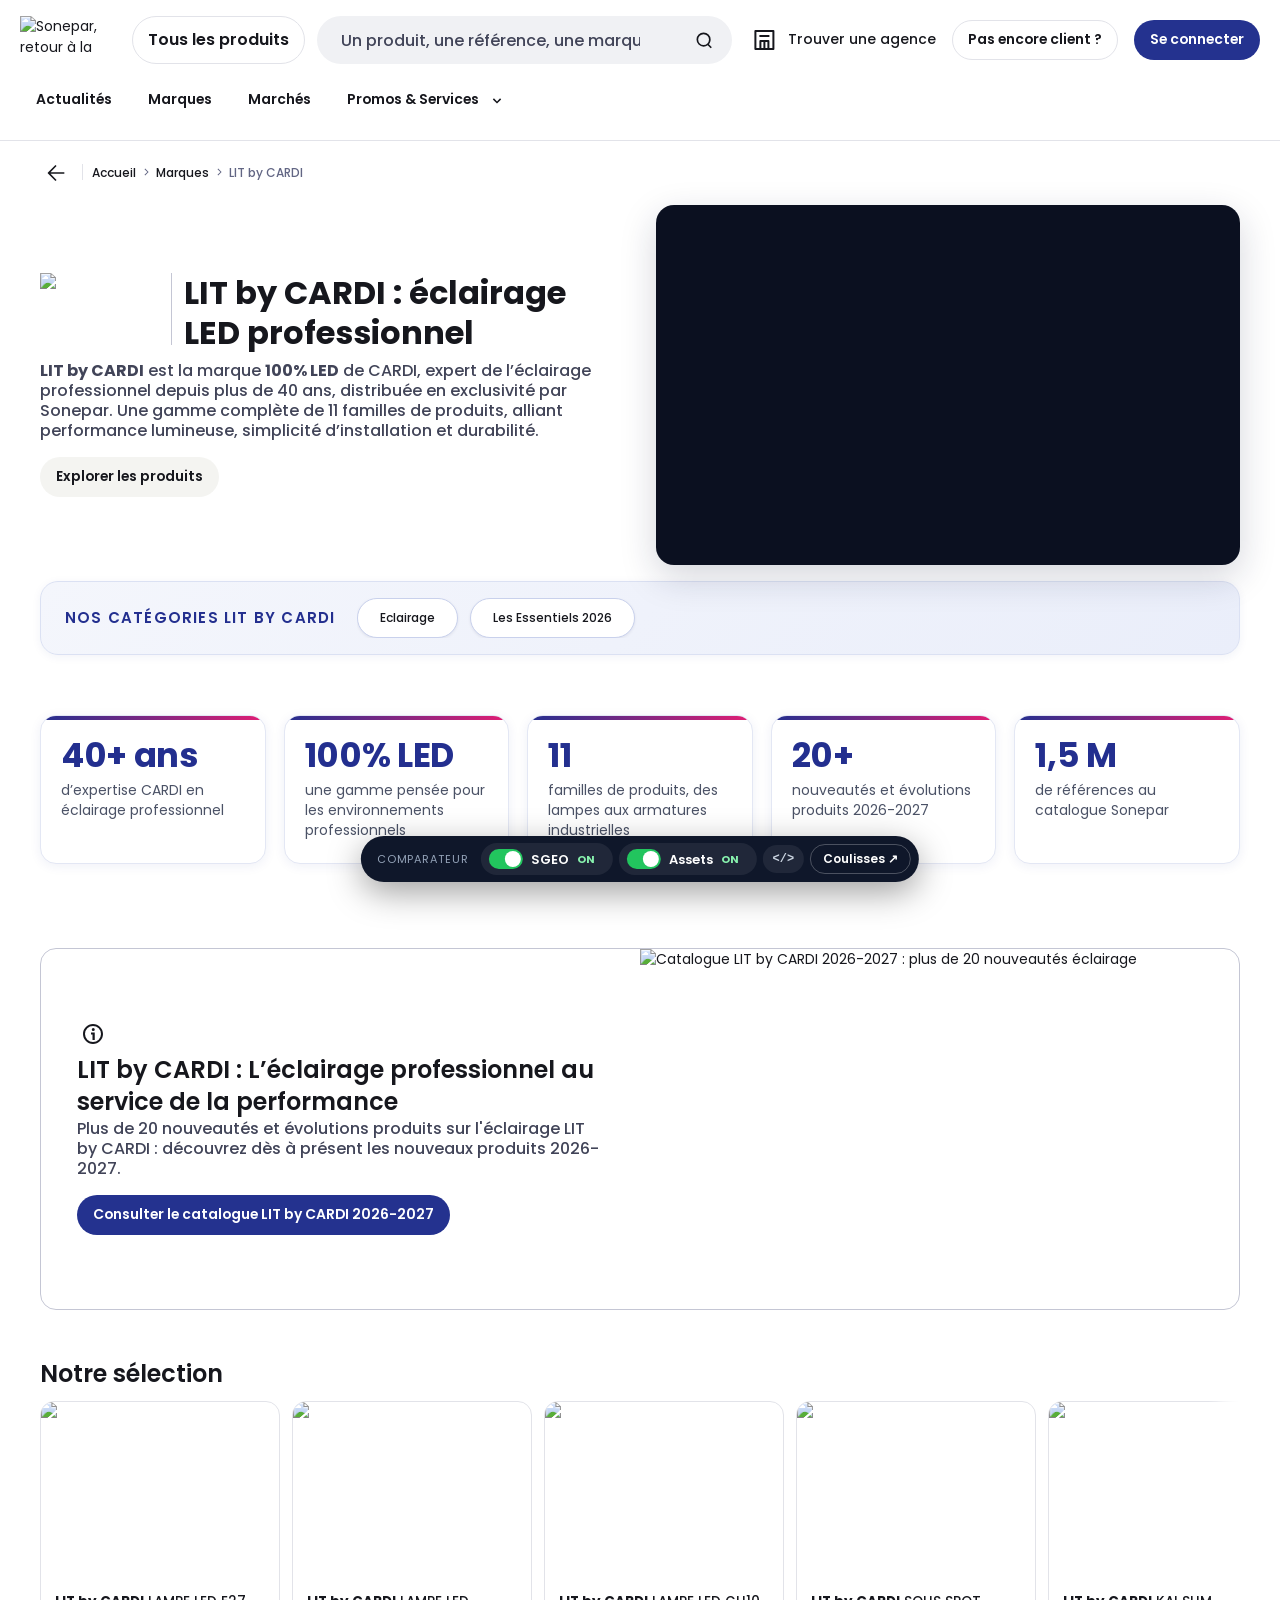
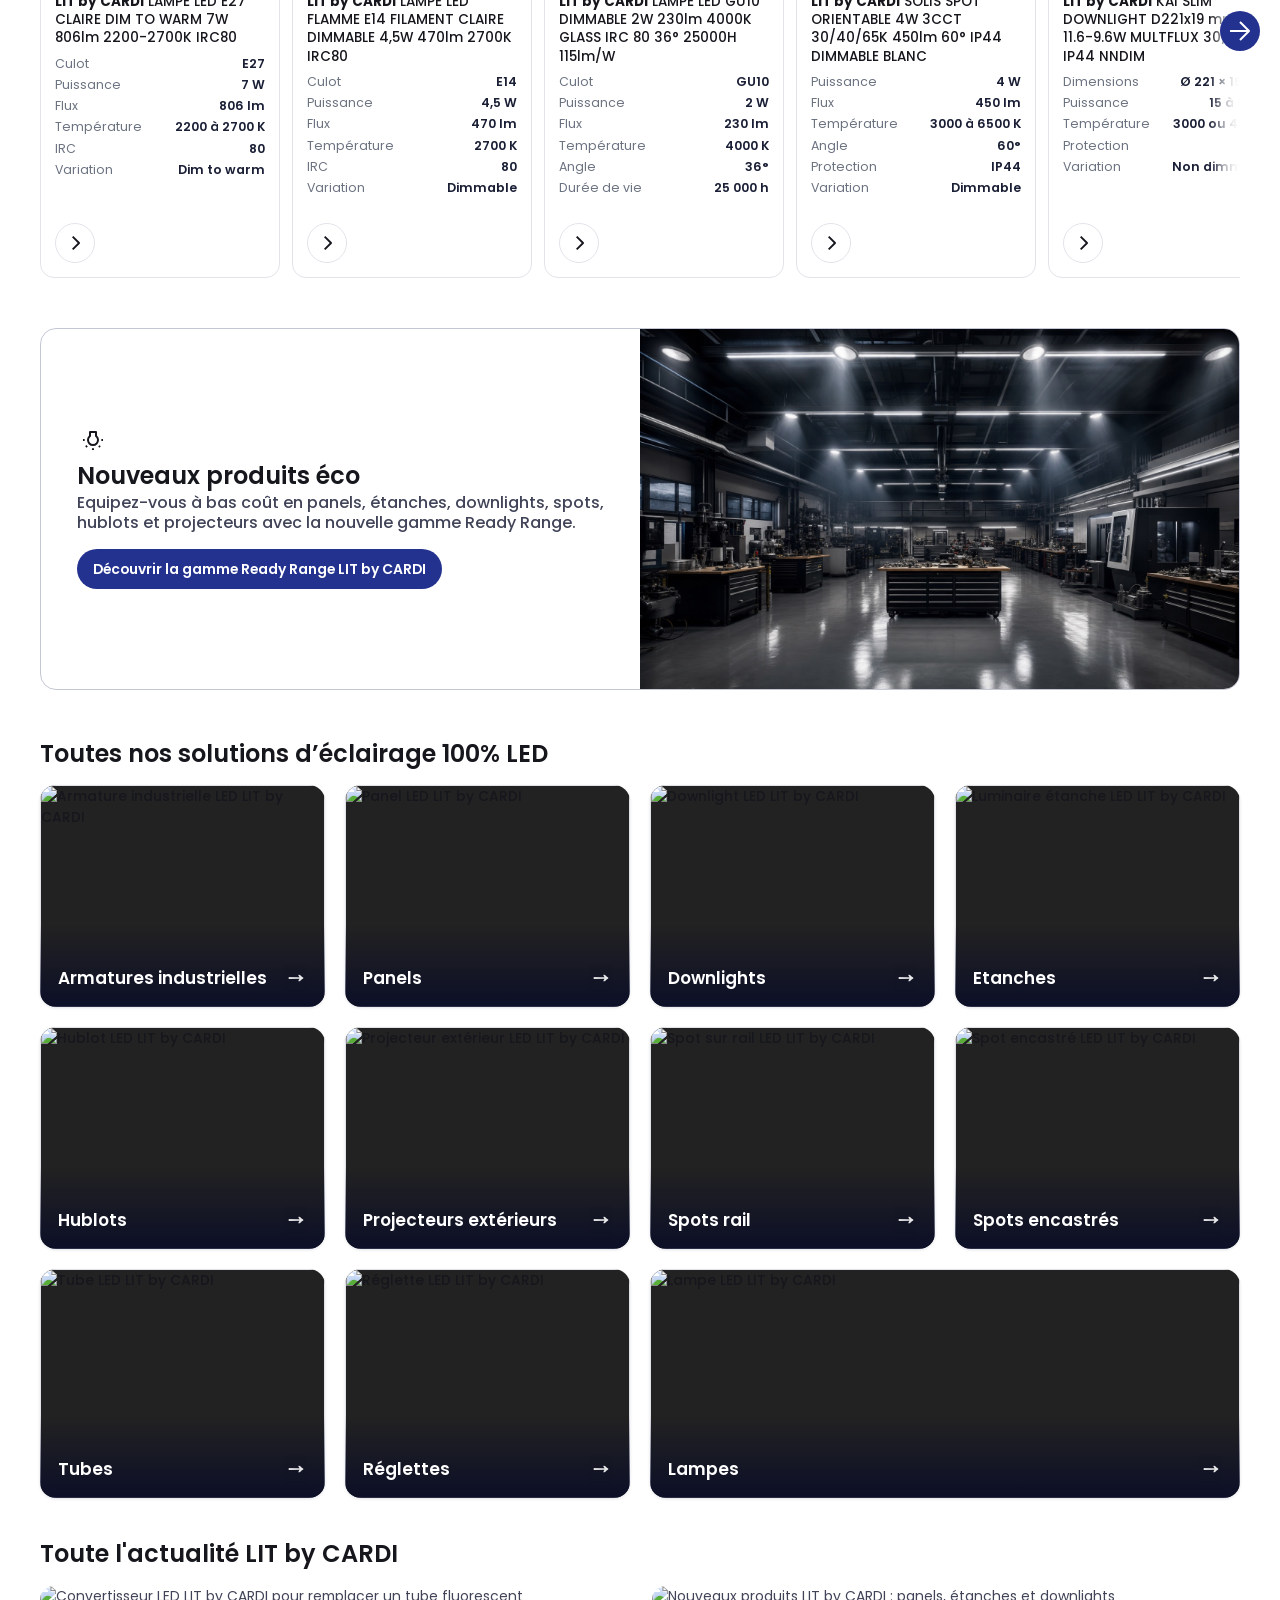
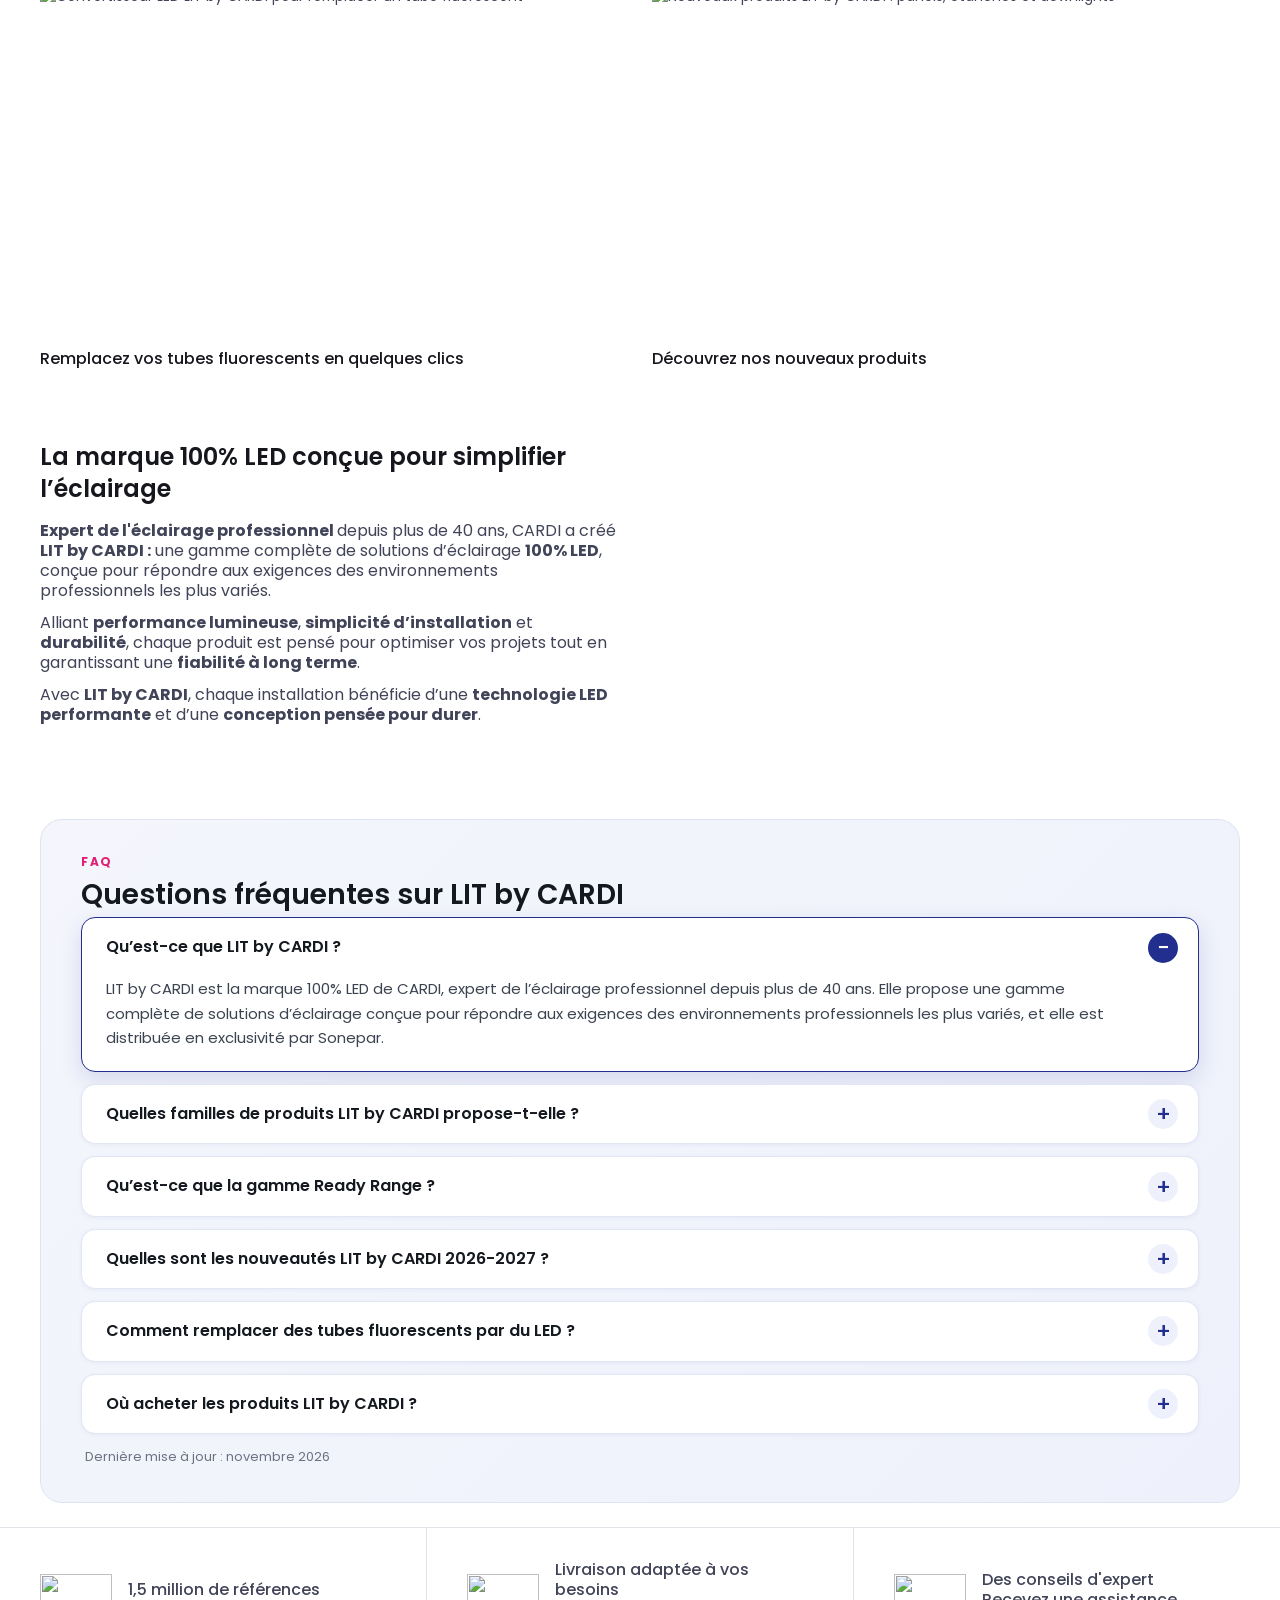
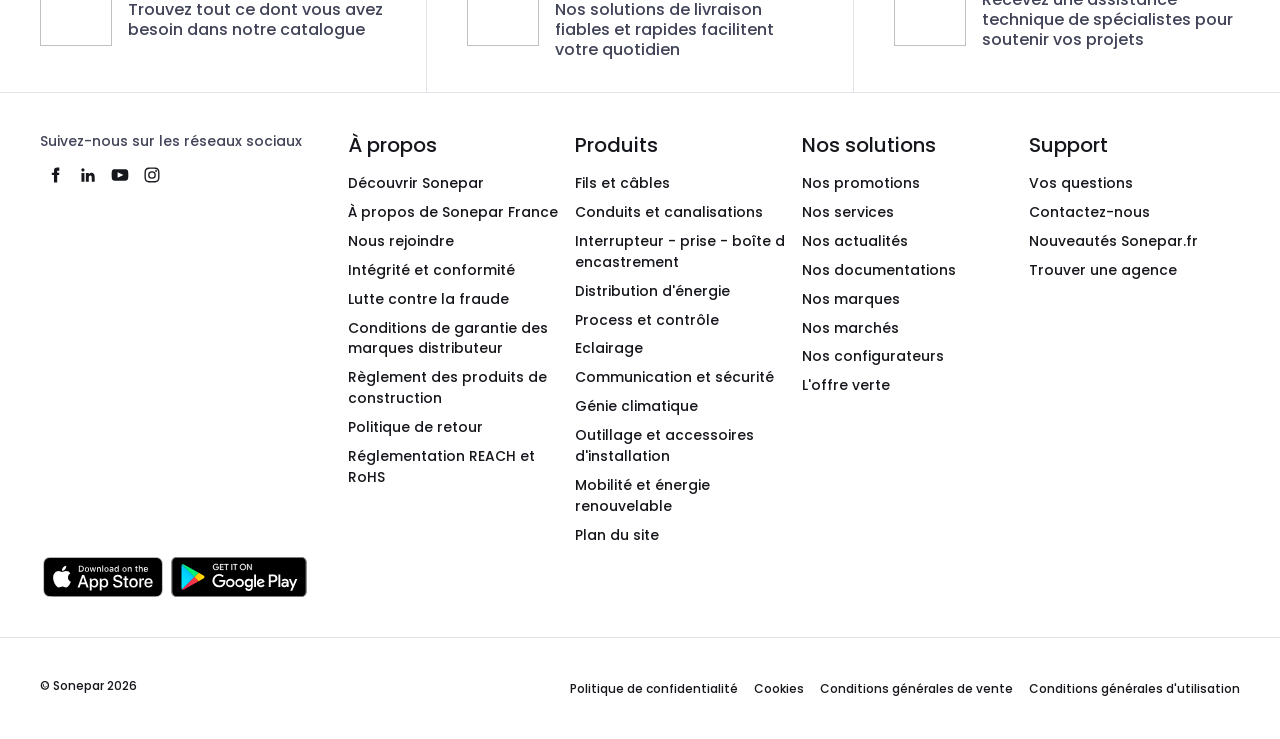
==== index.html @ b6119d59 "Publish LIT by Cardi SGEO comparison page" ====
<!DOCTYPE html><html lang="fr-fr"><head><meta charset="utf-8"><meta name="viewport" content="initial-scale=1.0, width=device-width"><title>LIT by Cardi</title><meta name="description" content="Les marques en ligne de Sonepar"><meta name="keywords" content=""><meta name="theme-color" content="#fff"><link rel="canonical" href="https://www.sonepar.fr/catalog/fr-fr/brand/LIT%20by%20Cardi"><link rel="alternate" hreflang="fr-fr" href="https://www.sonepar.fr/catalog/fr-fr/brand/LIT%20by%20Cardi"><link rel="icon" href="https://fra-connect.mo.cloudinary.net/scontent/images/themes/fra-connect/favicon.ico" type="image/x-icon"><link rel="preconnect" href="https://fonts.bunny.net" crossorigin="anonymous"><link rel="stylesheet" href="https://fonts.bunny.net/css?family=poppins:400,400i,500,500i,600,600i,700,700i&amp;display=swap"><script type="application/ld+json" data-sg-ld="off">{"@context": "http://schema.org", "@type": "Organization", "@id": "undefined/catalog", "url": "undefined/catalog", "brand": "Sonepar", "areaServed": "", "image": "https://fra-connect.mo.cloudinary.net/scontent/images/themes/fra-connect/favicon.ico", "logo": "https://fra-connect.mo.cloudinary.net/scontent/images/themes/fra-connect/favicon.ico", "telephone": "", "address": {"@type": "PostalAddress", "streetAddress": "", "addressLocality": "", "postalCode": "", "addressCountry": ""}}</script><script type="application/ld+json" data-sg-ld="off">{"@context": "http://schema.org", "@type": "Organization", "@id": "undefined/catalog", "url": "undefined/catalog", "sameAs": ["https://www.facebook.com/GroupeSoneparFrance", "https://www.linkedin.com/company/sonepar-france/posts/?feedView=all", "https://www.youtube.com/@soneparfrance1905", "https://www.instagram.com/sonepar_fr/"]}</script><script type="application/json" data-sg-ld="on">{"@context": "https://schema.org", "@graph": [{"@type": "Organization", "@id": "https://www.sonepar.fr/#organization", "name": "Sonepar France", "url": "https://www.sonepar.fr/", "logo": {"@type": "ImageObject", "url": "https://fra-connect.mo.cloudinary.net/scontent/images/themes/fra-connect/logo.svg"}, "sameAs": ["https://www.facebook.com/GroupeSoneparFrance", "https://www.linkedin.com/company/sonepar-france/posts/?feedView=all", "https://www.youtube.com/@soneparfrance1905", "https://www.instagram.com/sonepar_fr/"]}, {"@type": "WebSite", "@id": "https://www.sonepar.fr/#website", "url": "https://www.sonepar.fr/", "name": "Sonepar.fr", "inLanguage": "fr-FR", "publisher": {"@id": "https://www.sonepar.fr/#organization"}}, {"@type": "Organization", "@id": "https://www.sonepar.fr/#cardi", "name": "CARDI", "brand": {"@id": "https://www.sonepar.fr/catalog/fr-fr/brand/lit-by-cardi#brand"}}, {"@type": "Brand", "@id": "https://www.sonepar.fr/catalog/fr-fr/brand/lit-by-cardi#brand", "name": "LIT by CARDI", "alternateName": "LIT by Cardi", "url": "https://www.sonepar.fr/catalog/fr-fr/brand/lit-by-cardi", "logo": "https://fra-connect.mo.cloudinary.net/BRAND/IMAGE/sonepar-fr/image/upload/logos/fabricants/07915.gif?ts=1741946552859&type=bh32", "slogan": "La marque 100% LED conçue pour simplifier l’éclairage", "description": "LIT by CARDI est la marque 100% LED de CARDI, expert de l’éclairage professionnel depuis plus de 40 ans, distribuée en exclusivité par Sonepar."}, {"@type": "CollectionPage", "@id": "https://www.sonepar.fr/catalog/fr-fr/brand/lit-by-cardi#webpage", "url": "https://www.sonepar.fr/catalog/fr-fr/brand/lit-by-cardi", "name": "LIT by CARDI : éclairage LED professionnel | Sonepar", "description": "LIT by CARDI, la marque 100% LED de CARDI : panels, downlights, étanches, projecteurs, tubes et lampes. Catalogue 2026-2027 et gamme Ready Range.", "inLanguage": "fr-FR", "isPartOf": {"@id": "https://www.sonepar.fr/#website"}, "about": {"@id": "https://www.sonepar.fr/catalog/fr-fr/brand/lit-by-cardi#brand"}, "breadcrumb": {"@id": "https://www.sonepar.fr/catalog/fr-fr/brand/lit-by-cardi#breadcrumb"}, "primaryImageOfPage": {"@type": "ImageObject", "url": "https://fra-connect.mo.cloudinary.net/scontent/caas/v1/media/116509456/data/7b9544532b7568c23657e19dc40c4620/7x2/1280/image-banni%C3%A8re-lit-by-cardi-landing.jpg"}, "dateModified": "2026-11-09", "mainEntity": {"@id": "https://www.sonepar.fr/catalog/fr-fr/brand/lit-by-cardi#familles"}}, {"@type": "BreadcrumbList", "@id": "https://www.sonepar.fr/catalog/fr-fr/brand/lit-by-cardi#breadcrumb", "itemListElement": [{"@type": "ListItem", "position": 1, "name": "Accueil", "item": "https://www.sonepar.fr/"}, {"@type": "ListItem", "position": 2, "name": "Marques", "item": "https://www.sonepar.fr/catalog/fr-fr/brand"}, {"@type": "ListItem", "position": 3, "name": "LIT by CARDI", "item": "https://www.sonepar.fr/catalog/fr-fr/brand/lit-by-cardi"}]}, {"@type": "ItemList", "@id": "https://www.sonepar.fr/catalog/fr-fr/brand/lit-by-cardi#familles", "name": "Familles de produits LIT by CARDI", "numberOfItems": 11, "itemListElement": [{"@type": "ListItem", "position": 1, "name": "Armatures industrielles LIT by CARDI", "url": "https://www.sonepar.fr/catalog/fr-fr/category/SCC060301?filters=%7B%22brand%22%3A%5B%22LIT%20by%20Cardi%22%5D%7D"}, {"@type": "ListItem", "position": 2, "name": "Panels LIT by CARDI", "url": "https://www.sonepar.fr/catalog/fr-fr/category/panel-SCC060203?filters=%7B%22brand%22%3A%5B%22LIT%20by%20Cardi%22%5D%7D"}, {"@type": "ListItem", "position": 3, "name": "Downlights LIT by CARDI", "url": "https://www.sonepar.fr/catalog/fr-fr/category/SCC060207?filters=%7B%22brand%22%3A%5B%22LIT%20by%20Cardi%22%5D%7D"}, {"@type": "ListItem", "position": 4, "name": "Etanches LIT by CARDI", "url": "https://www.sonepar.fr/catalog/fr-fr/category/SCC060201?filters=%7B%22brand%22%3A%5B%22LIT%20by%20Cardi%22%5D%7D"}, {"@type": "ListItem", "position": 5, "name": "Hublots LIT by CARDI", "url": "https://www.sonepar.fr/catalog/fr-fr/category/SCC060208?filters=%7B%22brand%22%3A%5B%22LIT%20by%20Cardi%22%5D%7D"}, {"@type": "ListItem", "position": 6, "name": "Projecteurs extérieurs LIT by CARDI", "url": "https://www.sonepar.fr/catalog/fr-fr/category/SCC0601?filters=%7B%22brand%22%3A%5B%22LIT%20by%20Cardi%22%5D%7D"}, {"@type": "ListItem", "position": 7, "name": "Spots rail LIT by CARDI", "url": "https://www.sonepar.fr/catalog/fr-fr/category/SCC060406?filters=%7B%22brand%22%3A%5B%22LIT%20by%20Cardi%22%5D%7D"}, {"@type": "ListItem", "position": 8, "name": "Spots encastrés LIT by CARDI", "url": "https://www.sonepar.fr/catalog/fr-fr/category/SCC060401?filters=%7B%22brand%22%3A%5B%22LIT%20by%20Cardi%22%5D%7D"}, {"@type": "ListItem", "position": 9, "name": "Tubes LIT by CARDI", "url": "https://www.sonepar.fr/catalog/fr-fr/category/SCC060503?filters=%7B%22brand%22%3A%5B%22LIT%20by%20Cardi%22%5D%7D"}, {"@type": "ListItem", "position": 10, "name": "Réglettes LIT by CARDI", "url": "https://www.sonepar.fr/catalog/fr-fr/category/SCC060407?filters=%7B%22brand%22%3A%5B%22LIT%20by%20Cardi%22%5D%7D"}, {"@type": "ListItem", "position": 11, "name": "Lampes LIT by CARDI", "url": "https://www.sonepar.fr/catalog/fr-fr/category/SCC060502?filters=%7B%22brand%22%3A%5B%22LIT%20by%20Cardi%22%5D%7D"}]}, {"@type": "ItemList", "@id": "https://www.sonepar.fr/catalog/fr-fr/brand/lit-by-cardi#selection", "name": "Notre sélection LIT by CARDI", "numberOfItems": 16, "itemListElement": [{"@type": "ListItem", "position": 1, "item": {"@type": "Product", "name": "LAMPE LED E27 CLAIRE DIM TO WARM 7W 806lm 2200-2700K IRC80", "url": "https://www.sonepar.fr/catalog/fr-fr/products/lit-by-cardi-lampe-led-e27-claire-dim-to-warm-7w-806lm-2200-2700k-irc80-07915841974", "image": "https://fra-connect.mo.cloudinary.net/PRODUCT/IMAGE/7915/0019590107_2.jpg?ts=1792109450022&type=medium", "sku": "07915841974", "mpn": "0019590107", "brand": {"@id": "https://www.sonepar.fr/catalog/fr-fr/brand/lit-by-cardi#brand"}}}, {"@type": "ListItem", "position": 2, "item": {"@type": "Product", "name": "LAMPE LED FLAMME E14 FILAMENT CLAIRE DIMMABLE 4,5W 470lm 2700K IRC80", "url": "https://www.sonepar.fr/catalog/fr-fr/products/lit-by-cardi-lampe-led-flamme-e14-filament-claire-dimmable-4-5w-470lm-2700k-irc80-07915841977", "image": "https://fra-connect.mo.cloudinary.net/PRODUCT/IMAGE/7915/0019590110__2.jpg?ts=1792109450087&type=medium", "sku": "07915841977", "mpn": "0019590110", "brand": {"@id": "https://www.sonepar.fr/catalog/fr-fr/brand/lit-by-cardi#brand"}}}, {"@type": "ListItem", "position": 3, "item": {"@type": "Product", "name": "LAMPE LED GU10 DIMMABLE 2W 230lm 4000K GLASS IRC 80 36° 25000H 115lm/W", "url": "https://www.sonepar.fr/catalog/fr-fr/products/lit-by-cardi-lampe-led-gu10-dimmable-2w-230lm-4000k-glass-irc-80-36-25000h-115lm-w-07915842041", "image": "https://fra-connect.mo.cloudinary.net/PRODUCT/IMAGE/7915/V000058_0019590112-17.jpg?ts=1792109357732&type=medium", "sku": "07915842041", "mpn": "0019590114", "brand": {"@id": "https://www.sonepar.fr/catalog/fr-fr/brand/lit-by-cardi#brand"}}}, {"@type": "ListItem", "position": 4, "item": {"@type": "Product", "name": "SOLIS SPOT ORIENTABLE 4W 3CCT 30/40/65K 450lm 60° IP44 DIMMABLE BLANC", "url": "https://www.sonepar.fr/catalog/fr-fr/products/lit-by-cardi-solis-spot-orientable-4w-3cct-30-40-65k-450lm-60-ip44-dimmable-blanc-07915842054", "image": "https://fra-connect.mo.cloudinary.net/PRODUCT/IMAGE/7915/V000058_0017440229.jpg?ts=1792109444895&type=medium", "sku": "07915842054", "mpn": "0017440229", "brand": {"@id": "https://www.sonepar.fr/catalog/fr-fr/brand/lit-by-cardi#brand"}}}, {"@type": "ListItem", "position": 5, "item": {"@type": "Product", "name": "KAI SLIM DOWNLIGHT D221x19 mm 15-11.6-9.6W MULTFLUX 30/40K IP44 NNDIM", "url": "https://www.sonepar.fr/catalog/fr-fr/products/lit-by-cardi-kai-slim-downlight-d221x19-mm-15-11-6-9-6w-multflux-30-40k-ip44-nndim-07915842066", "image": "https://fra-connect.mo.cloudinary.net/PRODUCT/IMAGE/7915/V000058_0017440217-22.jpg?ts=1792109362611&type=medium", "sku": "07915842066", "mpn": "0017440226", "brand": {"@id": "https://www.sonepar.fr/catalog/fr-fr/brand/lit-by-cardi#brand"}}}, {"@type": "ListItem", "position": 6, "item": {"@type": "Product", "name": "DRY G3 - LUMINAIRE ETANCHE LED DETECTEUR 120 32W 4480 LM 4000K IP66 IK10 140LM/W", "url": "https://www.sonepar.fr/catalog/fr-fr/products/lit-by-cardi-dry-g3-luminaire-etanche-led-detecteur-120-32w-4480-lm-4000k-ip66-ik10-140lm-w-07915842085", "image": "https://fra-connect.mo.cloudinary.net/PRODUCT/IMAGE/7915/0028920283_1_Low_res_with_logo.jpg?ts=1792109450132&type=medium", "sku": "07915842085", "mpn": "0028920283", "brand": {"@id": "https://www.sonepar.fr/catalog/fr-fr/brand/lit-by-cardi#brand"}}}, {"@type": "ListItem", "position": 7, "item": {"@type": "Product", "name": "RUSKO LANTERNE SYM 3MTF CCT 33/41/48/58W,8200lm,3CCT 2200/3000/4000K", "url": "https://www.sonepar.fr/catalog/fr-fr/products/lit-by-cardi-rusko-lanterne-sym-3mtf-cct-33-41-48-58w-8200lm-3cct-2200-3000-4000k-07915842099", "image": "https://fra-connect.mo.cloudinary.net/PRODUCT/IMAGE/7915/v000130_0003010030.jpg?ts=1789162748508&type=medium", "sku": "07915842099", "mpn": "0003010030", "brand": {"@id": "https://www.sonepar.fr/catalog/fr-fr/brand/lit-by-cardi#brand"}}}, {"@type": "ListItem", "position": 8, "item": {"@type": "Product", "name": "STEN 32W 4000K UGR19 32W,4000K,3840lm,UGR19,RA80,avec driver", "url": "https://www.sonepar.fr/catalog/fr-fr/products/lit-by-cardi-sten-32w-4000k-ugr19-32w-4000k-3840lm-ugr19-ra80-avec-driver-07915842100", "image": "https://fra-connect.mo.cloudinary.net/PRODUCT/IMAGE/7915/0028920287_1_Low_with_logo.jpg?ts=1789162714124&type=medium", "sku": "07915842100", "mpn": "0028920287", "brand": {"@id": "https://www.sonepar.fr/catalog/fr-fr/brand/lit-by-cardi#brand"}}}, {"@type": "ListItem", "position": 9, "item": {"@type": "Product", "name": "KNUT PROJECTEUR CCT 3000/4000/6500K 50W 7000lm IP65", "url": "https://www.sonepar.fr/catalog/fr-fr/products/lit-by-cardi-knut-projecteur-cct-3000-4000-6500k-50w-7000lm-ip65-07915842107", "image": "https://fra-connect.mo.cloudinary.net/PRODUCT/IMAGE/7915/0017440239_1_Low_with_logo.jpg?ts=1789162733662&type=medium", "sku": "07915842107", "mpn": "0017440239", "brand": {"@id": "https://www.sonepar.fr/catalog/fr-fr/brand/lit-by-cardi#brand"}}}, {"@type": "ListItem", "position": 10, "item": {"@type": "Product", "name": "VIKTOR Tri-Proof 1.2m 43W 4000K 4300lm 100lm/W Marche/Arrêt Gris IP65", "url": "https://www.sonepar.fr/catalog/fr-fr/products/lit-by-cardi-viktor-tri-proof-1-2m-43w-4000k-4300lm-100lm-w-marche-arret-gris-ip65-07915842111", "image": "https://fra-connect.mo.cloudinary.net/PRODUCT/IMAGE/7915/0028920292_1_Low_with_logo.jpg?ts=1789162733696&type=medium", "sku": "07915842111", "mpn": "0028920292", "brand": {"@id": "https://www.sonepar.fr/catalog/fr-fr/brand/lit-by-cardi#brand"}}}, {"@type": "ListItem", "position": 11, "item": {"@type": "Product", "name": "VIKTOR Tri-Proof 1.5m 55W 4000K 5500lm 100lm/W Marche/Arrêt Gris IP65", "url": "https://www.sonepar.fr/catalog/fr-fr/products/lit-by-cardi-viktor-tri-proof-1-5m-55w-4000k-5500lm-100lm-w-marche-arret-gris-ip65-07915842112", "image": "https://fra-connect.mo.cloudinary.net/PRODUCT/IMAGE/7915/0028920293_1_Low_with_logo.jpg?ts=1789162733730&type=medium", "sku": "07915842112", "mpn": "0028920293", "brand": {"@id": "https://www.sonepar.fr/catalog/fr-fr/brand/lit-by-cardi#brand"}}}, {"@type": "ListItem", "position": 12, "item": {"@type": "Product", "name": "Edo,Downlight DALI,D170*59mm,10W,30/35/40K,1200lm,120lm/W,UGR<19,Ra80,IP44F", "url": "https://www.sonepar.fr/catalog/fr-fr/products/lit-by-cardi-edo-downlight-dali-d170-59mm-10w-30-35-40k-1200lm-120lm-w-ugr-19-ra80-ip44f-07915842118", "image": "https://fra-connect.mo.cloudinary.net/PRODUCT/IMAGE/7915/0017440234___Low_with_logo.jpg?ts=1792109441813&type=medium", "sku": "07915842118", "mpn": "0017440234", "brand": {"@id": "https://www.sonepar.fr/catalog/fr-fr/brand/lit-by-cardi#brand"}}}, {"@type": "ListItem", "position": 13, "item": {"@type": "Product", "name": "Edo,Downlight DALI, D230*69mm,20W,30/35/40K,2400lm,120lm/W,UGR<19,Ra80,IP44F", "url": "https://www.sonepar.fr/catalog/fr-fr/products/lit-by-cardi-edo-downlight-dali-d230-69mm-20w-30-35-40k-2400lm-120lm-w-ugr-19-ra80-ip44f-07915842119", "image": "https://fra-connect.mo.cloudinary.net/PRODUCT/IMAGE/7915/0017440235__Low_with_logo.jpg?ts=1792109441843&type=medium", "sku": "07915842119", "mpn": "0017440235", "brand": {"@id": "https://www.sonepar.fr/catalog/fr-fr/brand/lit-by-cardi#brand"}}}, {"@type": "ListItem", "position": 14, "item": {"@type": "Product", "name": "ERIK 18/12/9W,2160/1440/1080lm,120lm/W,3CCT 3000K/4000K/6500K,IP65", "url": "https://www.sonepar.fr/catalog/fr-fr/products/lit-by-cardi-erik-18-12-9w-2160-1440-1080lm-120lm-w-3cct-3000k-4000k-6500k-ip65-07915842129", "image": "https://fra-connect.mo.cloudinary.net/PRODUCT/IMAGE/7915/0028920289_1_Low_with_logo.jpg?ts=1792109367734&type=medium", "sku": "07915842129", "mpn": "0028920289", "brand": {"@id": "https://www.sonepar.fr/catalog/fr-fr/brand/lit-by-cardi#brand"}}}, {"@type": "ListItem", "position": 15, "item": {"@type": "Product", "name": "T8 G13 Verre,1.2M,18W,4000K FERRO 1850lm RA80 Non-dimmable", "url": "https://www.sonepar.fr/catalog/fr-fr/products/lit-by-cardi-t8-g13-verre-1-2m-18w-4000k-ferro-1850lm-ra80-non-dimmable-07915842135", "image": "https://fra-connect.mo.cloudinary.net/PRODUCT/IMAGE/7915/0019590124_1_Low_with_logo.jpg?ts=1792109450252&type=medium", "sku": "07915842135", "mpn": "0019590124", "brand": {"@id": "https://www.sonepar.fr/catalog/fr-fr/brand/lit-by-cardi#brand"}}}, {"@type": "ListItem", "position": 16, "item": {"@type": "Product", "name": "BEKK REGLETTE MTF 19-39W 1200MM CCT 3000/4000K IP44", "url": "https://www.sonepar.fr/catalog/fr-fr/products/lit-by-cardi-bekk-reglette-mtf-19-39w-1200mm-cct-3000-4000k-ip44-07915842143", "image": "https://fra-connect.mo.cloudinary.net/PRODUCT/IMAGE/7915/v000204_0028920315_17.jpg?ts=1789162748765&type=medium", "sku": "07915842143", "mpn": "0028920316", "brand": {"@id": "https://www.sonepar.fr/catalog/fr-fr/brand/lit-by-cardi#brand"}}}]}, {"@type": "FAQPage", "@id": "https://www.sonepar.fr/catalog/fr-fr/brand/lit-by-cardi#faq", "mainEntity": [{"@type": "Question", "name": "Qu’est-ce que LIT by CARDI ?", "acceptedAnswer": {"@type": "Answer", "text": "LIT by CARDI est la marque 100% LED de CARDI, expert de l’éclairage professionnel depuis plus de 40 ans. Elle propose une gamme complète de solutions d’éclairage conçue pour répondre aux exigences des environnements professionnels les plus variés, et elle est distribuée en exclusivité par Sonepar."}}, {"@type": "Question", "name": "Quelles familles de produits LIT by CARDI propose-t-elle ?", "acceptedAnswer": {"@type": "Answer", "text": "La gamme couvre 11 familles : armatures industrielles, panels, downlights, étanches, hublots, projecteurs extérieurs, spots rail, spots encastrés, tubes, réglettes et lampes."}}, {"@type": "Question", "name": "Qu’est-ce que la gamme Ready Range ?", "acceptedAnswer": {"@type": "Answer", "text": "La Ready Range regroupe les nouveaux produits éco de LIT by CARDI : elle permet de s’équiper à bas coût en panels, étanches, downlights, spots, hublots et projecteurs."}}, {"@type": "Question", "name": "Quelles sont les nouveautés LIT by CARDI 2026-2027 ?", "acceptedAnswer": {"@type": "Answer", "text": "LIT by CARDI annonce plus de 20 nouveautés et évolutions produits sur l’éclairage pour 2026-2027, à retrouver dans le catalogue en ligne. Les nouveaux panels, étanches et downlights font l’objet d’une page dédiée."}}, {"@type": "Question", "name": "Comment remplacer des tubes fluorescents par du LED ?", "acceptedAnswer": {"@type": "Answer", "text": "LIT by CARDI propose un convertisseur LED pour remplacer ses tubes fluorescents en quelques clics, ainsi qu’une gamme de tubes LED T8, dont un tube de 1,2 m, 18 W, en 4000 K."}}, {"@type": "Question", "name": "Où acheter les produits LIT by CARDI ?", "acceptedAnswer": {"@type": "Answer", "text": "Les produits LIT by CARDI sont disponibles sur Sonepar.fr, qui compte plus de 1,5 million de références, avec une livraison adaptée à vos besoins et des conseils d’experts pour accompagner vos projets."}}]}]}</script><style>.suggested-product-card_productCardWrapper__lBeMT{display:flex;padding-top:var(--watts-spacing-100);border-bottom:var(--watts-border-width-100) solid var(--watts-border-default)}.suggested-product-card_productCardWrapper__lBeMT:last-child{border-bottom:none}.suggested-product-card_productCardWrapper__lBeMT .suggested-product-card_productImage__5nBnR{position:relative;width:var(--watts-sizing-350);height:var(--watts-sizing-350);flex-shrink:0;border-radius:var(--watts-border-radius-25)}.suggested-product-card_productCardWrapper__lBeMT .suggested-product-card_productImageLink__NJkKZ{display:contents}.suggested-product-card_productCardWrapper__lBeMT .suggested-product-card_productCardContent__96aUG{max-width:18.75rem}.suggested-product-card_productCardWrapper__lBeMT .suggested-product-card_linkText__7c0e4{display:block;color:var(--watts-content-default);text-align:left}.suggested-product-card_productCardWrapper__lBeMT .suggested-product-card_title__JxEKn{font-size:var(--watts-font-size-087);font-weight:var(--watts-font-weight-500)}.suggested-product-card_productCardWrapper__lBeMT .suggested-product-card_title__JxEKn:hover{color:var(--watts-bg-interactive-brand-hover)}.suggested-product-card_productCardWrapper__lBeMT .suggested-product-card_buttonContainer__VrJdR{margin:var(--watts-spacing-075) 0;gap:var(--watts-spacing-050)}.suggested-product-card_productCardWrapper__lBeMT .suggested-product-card_alreadyPurchasedMessageLink__mI_aS{display:flex;justify-content:flex-end}.suggested-product-card_productCardWrapper__lBeMT .suggested-product-card_alreadyPurchasedMessage__nm1Hc{margin-top:var(--watts-spacing-025);margin-bottom:var(--watts-spacing-100)}.suggested-product-card_productCardWrapper__lBeMT .suggested-product-card_alreadyPurchasedMessage__nm1Hc:hover{color:var(--watts-content-interactive-hover)}.suggested-product-card_productCardWrapper__lBeMT .suggested-product-card_stockIndicatorContainer__fXlGm{display:flex;flex-direction:column;gap:var(--watts-spacing-050)}.suggested-product-card_productCard__RTGNM{display:flex;flex:1;flex-direction:column;padding-bottom:var(--watts-spacing-100);margin-left:var(--watts-spacing-100)}@media (min-width:48rem){.suggested-product-card_productCard__RTGNM{flex-direction:row}}.suggested-product-card_iconContainer__MFpAA{align-self:center;margin-left:var(--watts-spacing-050)}.suggested-product-card_skeletonContent__vW7tf{flex:1}.suggested-product-card_skeletonContentBottom__IpETr{display:flex;margin-top:var(--watts-spacing-050);gap:var(--watts-spacing-050)}.promotionDisplay_promotionPercentage__BRkot{color:var(--spark-bg-promotion-main);font-weight:var(--watts-font-weight-900)}.promotionDisplay_strikeThroughText__ZctSm{margin-left:var(--watts-spacing-025);text-decoration:line-through}.promotionDisplay_multiplierDescriptor__xk3JZ{margin-left:var(--watts-spacing-025);text-decoration:none;white-space:nowrap}.MuiDivider-root.product-tooltip_divider__gADRG{margin-top:var(--watts-spacing-075);grid-column:1/3}.product-tooltip_unitPrice__vdsG9{display:grid;align-items:center;justify-content:center;grid-template-columns:1fr 1fr}.product-tooltip_unitPrice__vdsG9 .product-tooltip_pricePerUnit__cT9Nt{margin-top:var(--watts-spacing-075)}.product-tooltip_unitPrice__vdsG9 .product-tooltip_unit__oA1x6{margin-top:var(--watts-spacing-075);justify-self:flex-end;white-space:nowrap}.product-tooltip_unitPrice__vdsG9 .product-tooltip_priceAndPromotionContainer__JzSjh{display:flex;align-items:flex-end;gap:var(--watts-spacing-025)}.product-tooltip_unitDescriptor__6SCBd{color:var(--watts-content-subtle);font-size:var(--watts-font-size-075);font-weight:var(--watts-font-weight-regular)}.product-tooltip_priceFloatingShell__i8Ldn{display:flex;margin-right:var(--watts-spacing-025)}.floating-card-shell_root__H4Pjp{cursor:pointer}button.floating-card-shell_root__H4Pjp{padding-left:0}button.floating-card-shell_root__H4Pjp:hover{background-color:transparent}.floating-card-shell_backdrop__Cul9r{position:fixed;z-index:var(--watts-z-index-popup);display:flex;align-items:flex-end;animation:floating-card-shell_backgroundIn__EDa0L .3s ease-in;background:var(--spark-specific-backdrop);inset:0;-webkit-tap-highlight-color:transparent}.floating-card-shell_backdrop__Cul9r .floating-card-shell_mobileCard__wH3of{width:100%;padding:var(--watts-spacing-100);border-radius:var(--watts-border-radius-100) var(--watts-border-radius-100) 0 0;animation:floating-card-shell_slideIn__hAYrY .3s ease-in;background:var(--watts-bg-surface)}.floating-card-shell_desktopCard__r5D3z{position:absolute;z-index:var(--watts-z-index-popup);top:0;left:0;padding:var(--watts-spacing-100);border-radius:var(--watts-border-radius-100);animation:floating-card-shell_fadeInAnimation__Pu340 .3s ease;animation-fill-mode:forwards;animation-iteration-count:1;background:var(--watts-bg-surface);box-shadow:var(--watts-shadow-down-l)}@keyframes floating-card-shell_backgroundIn__EDa0L{0%{background:transparent}}@keyframes floating-card-shell_slideIn__hAYrY{0%{transform:translateY(100%)}}@keyframes floating-card-shell_fadeInAnimation__Pu340{0%{opacity:0}to{opacity:100%}}.MuiDivider-root.orderline-fees_divider__r3xfA{margin-top:var(--watts-spacing-075);grid-column:1/3}.orderline-fees_orderFeesWrap__8hWuQ{padding-bottom:var(--watts-spacing-050)}.orderline-fees_unitPrice__hJBbA{display:grid;align-items:center;justify-content:center;grid-template-columns:1fr 1fr}.orderline-fees_unitPrice__hJBbA .orderline-fees_pricePerUnit__luALG{margin-top:var(--watts-spacing-075)}.orderline-fees_unitPrice__hJBbA .orderline-fees_unit__v1uQl{margin-top:var(--watts-spacing-075);justify-self:flex-end}.orderline-fees_subHeading__nIfEI{margin-top:var(--watts-spacing-075)}.price-block_priceSkeletonContainer__fH1aE{margin-bottom:var(--watts-spacing-075)}.price-block_priceSkeletonContainer__fH1aE .price-block_priceUnit__YlasK{display:flex;justify-content:flex-end;margin-bottom:var(--watts-spacing-025);text-transform:lowercase}.price-block_priceAndPromotionsContainer__F9vws{display:flex;align-items:center;justify-content:space-between}.price-block_priceUnavailable__iXe4w{margin-bottom:var(--watts-spacing-050)}.price-block_priceBlockContainer__IuLuo{display:flex;width:100%;flex-direction:column;align-items:flex-end;margin-bottom:var(--watts-spacing-050)}.price-block_priceBlockContainer__IuLuo .price-block_promotionDisplayContainer__MDu7V{margin-right:var(--watts-spacing-025)}.price-block_priceBlockContainer__IuLuo .price-block_unitMessageContainer__aKY4_{display:flex;flex-wrap:wrap;align-items:center;justify-content:flex-end;margin-top:var(--watts-spacing-025);gap:var(--watts-spacing-025)}.price-block_priceBlockContainer__IuLuo .price-block_unitMessageContainer__aKY4_ .price-block_dot__TxYg7{width:var(--watts-spacing-025);height:var(--watts-spacing-025);border-radius:var(--watts-border-radius-full);background-color:var(--watts-bg-boldest)}.price-block_priceBlockContainer__IuLuo .price-block_priceDetailsLinkContainer___Qukj{display:flex;justify-content:flex-end;margin-top:var(--watts-spacing-025)}.skeleton-price_priceSkeleton__yrl_u{display:flex;flex-direction:column;align-items:flex-end;margin-bottom:var(--watts-spacing-050);gap:var(--watts-spacing-025)}.image_image__BN1j5{color:transparent}.image_imageFilled__qfriL{position:absolute;width:100%;height:100%;inset:0}.image_imageContainer__bY9VF{position:relative;width:100%;height:100%}.green-rating_bigContainer__NAoGT{padding:var(--watts-spacing-025);gap:var(--watts-spacing-012)}.green-rating_mediumContainer__nzb6F{padding:var(--watts-spacing-012);gap:0}.green-rating_smallContainer__uuHKX{padding:var(--watts-spacing-012);gap:var(--watts-spacing-012)}.green-rating_smallLetter__4EUmb{width:var(--watts-spacing-075);height:var(--watts-spacing-075)}.green-rating_normalLetter__zGFfN{width:var(--watts-spacing-100);height:var(--watts-spacing-100)}.green-rating_noneBigContainer__3qwnO{padding:calc(var(--watts-spacing-025) - var(--watts-border-width-100));gap:0}.green-rating_noneSmallContainer__eq_qn{padding:calc(var(--watts-spacing-012) - var(--watts-border-width-100));gap:0}.green-rating_container__LaqmB{display:flex;width:-moz-fit-content;width:fit-content;align-items:center!important;justify-content:center;border-radius:var(--watts-border-radius-25);background-color:var(--spark-greenrating-bold)}.green-rating_container__LaqmB .green-rating_ratingLetter__q4oJ3{display:flex;align-items:center;justify-content:center;line-height:1.25}.green-rating_container__LaqmB.green-rating_variantB__dixR6{background-color:var(--spark-greenrating-bolder)}.green-rating_container__LaqmB.green-rating_variantC__NxUgi{background-color:var(--spark-greenrating-boldest)}.green-rating_container__LaqmB.green-rating_variantUnknown__wUWiD{border:var(--watts-border-width-100) solid var(--spark-greenrating-bold);background-color:var(--watts-bg-surface)}.product-references_buttonsContainer__e6VTg{display:flex;flex-wrap:wrap}.product-references_tooltipContainer__ZR_dq{max-width:100%}.product-references_button__9rRAI{overflow:hidden;width:100%}.product-references_buttonText__ivZBy{overflow:hidden;line-height:normal;text-overflow:ellipsis}.product-quantity_quantityContainer__cKdGm{margin-bottom:var(--watts-spacing-100)}.product-quantity_quantityContainer__cKdGm.product-quantity_isPLP__IdkhF{margin-bottom:var(--watts-spacing-050)}.recommendation-toaster-v2_seeAllButton__Oj_Ar{width:100%}.recommended-product-stock_dot__7P59g{width:var(--watts-spacing-025);height:var(--watts-spacing-025);align-self:center;padding:var(--watts-spacing-025);border-radius:var(--watts-border-radius-full)}.recommended-product-stock_inStock__XGkA5{background-color:var(--watts-content-success)}.recommended-product-stock_onDemand__YYWqv{background-color:var(--watts-content-warning)}.recommended-product-stock_notAvailable__DQpSG{background-color:var(--watts-content-error)}.recommended-product-stock_container__BkRvk{display:flex;gap:var(--watts-spacing-025)}.recommended-product_card__kOxMJ{display:grid;padding-bottom:var(--watts-spacing-075);margin:var(--watts-spacing-075) 0;grid-gap:var(--watts-spacing-050);grid-template-columns:var(--watts-spacing-250) auto}.recommended-product_card__kOxMJ:not(:last-child){border-bottom:1px solid var(--watts-border-default)}.recommended-product_heading__RmR1W{display:-webkit-box;overflow:hidden;margin-bottom:var(--watts-spacing-050);-webkit-box-orient:vertical;-webkit-line-clamp:2;word-break:break-all}.recommended-product_referenceAndStocks__jip0F{display:flex;justify-content:space-between}.recommended-product_stocksLoadingIndicator__Upmba{width:var(--watts-spacing-500);height:var(--watts-font-size-125)}.recommended-product_price__vlDO_{display:flex;align-items:center;justify-content:center;text-wrap:nowrap}.recommended-product_counterContainer__zk_J5{display:grid;align-items:center;margin-top:var(--watts-spacing-075);grid-gap:var(--watts-spacing-050);gap:var(--watts-spacing-050);grid-template-columns:auto fit-content(100%) var(--watts-spacing-300)}.recommended-product_counterContainer__zk_J5.recommended-product_pdpRedirect__gttR4{display:flex;width:100%;flex-wrap:wrap;gap:var(--watts-spacing-050)}.recommended-product_makeACutButton__XmDyD{width:100%;max-width:25ch;hyphenate-character:"-";hyphenate-limit-chars:20;hyphens:auto;text-wrap:auto!important}.recommended-product_counter__LQFaR{max-width:-moz-min-content;max-width:min-content;padding:0 var(--watts-spacing-050);justify-self:end}.recommended-product_addToCartButton__IWfLy{width:var(--watts-spacing-200);margin-left:var(--watts-spacing-050)}.recommended-product_imgContainer__19K_p{display:flex;justify-content:center}.quantity-counter_wrapper__tbMeS{position:relative;display:flex;width:100%;height:var(--watts-spacing-300);padding-top:calc(var(--watts-spacing-075));border-radius:var(--watts-border-radius-50);gap:var(--watts-spacing-075)}.quantity-counter_wrapper__tbMeS .quantity-counter_quantityStepLabel__b0JbM{position:absolute;z-index:1;bottom:0;padding:0 var(--watts-spacing-025);background:var(--watts-bg-surface);transform:translateY(50%);white-space:nowrap}.quantity-counter_wrapper__tbMeS .quantity-counter_addToCartContainer__zTubd{position:relative;height:100%}.quantity-counter_wrapper__tbMeS .quantity-counter_addToCartContainer__zTubd .quantity-counter_checkmark__To37B{position:absolute;top:calc(var(--watts-spacing-050) * -1);right:calc(var(--watts-spacing-050) * -1);background:radial-gradient(circle,var(--watts-bg-surface) 50%,transparent 50%);color:var(--watts-content-success)}.promo-message_container__oseSK{display:flex;width:100%;align-items:center;padding:var(--watts-spacing-150);border-radius:var(--watts-border-radius-50)}.promo-message_container__oseSK .promo-message_title__72g6X{overflow-wrap:anywhere}.promo-message_container__oseSK .promo-message_title__72g6X.promo-message_titlePromo__jckZw{color:var(--spark-bg-promotion-darker)}.promo-message_container__oseSK .promo-message_title__72g6X.promo-message_titleProject__e2fSX{color:var(--spark-bg-project-darker)}.promo-message_container__oseSK .promo-message_icon__8ZFVA{max-width:-moz-fit-content;max-width:fit-content;margin-right:var(--watts-spacing-050);color:var(--spark-bg-promotion-main)}.promo-message_container__oseSK .promo-message_projectIcon__lNOk6{color:var(--spark-bg-project-main)}.promo-message_container__oseSK .promo-message_descriptionOfferapplied__psMiT,.promo-message_container__oseSK .promo-message_descriptionPromo__WXLsG,.promo-message_container__oseSK .promo-message_linkPromo__RJ7ns{color:var(--spark-bg-promotion-dark)}.promo-message_container__oseSK .promo-message_descriptionProject__nlaQR,.promo-message_container__oseSK .promo-message_linkProject__TVanY{color:var(--spark-bg-project-dark)}.promo-message_container__oseSK.promo-message_large__m2x5H{display:grid;grid-template-columns:min-content 1fr;grid-template-rows:min-content min-content 1fr}.promo-message_container__oseSK.promo-message_large__m2x5H .promo-message_icon__8ZFVA{margin-right:var(--watts-spacing-100);grid-column:1;grid-row:1;justify-self:flex-start}.promo-message_container__oseSK.promo-message_large__m2x5H .promo-message_title__72g6X{grid-column:2;grid-row:1}.promo-message_container__oseSK.promo-message_large__m2x5H .promo-message_link__mtMPC{margin-top:var(--watts-spacing-100);grid-column:1/3;grid-row:2;justify-self:flex-start}.promo-message_container__oseSK.promo-message_large__m2x5H .promo-message_description__Pn_D7{padding-top:var(--watts-spacing-075);border-top:1px solid var(--spark-bg-promotion-dark);margin-top:var(--watts-spacing-100);grid-column:1/3;grid-row:3}@media (min-width:64rem){.promo-message_container__oseSK.promo-message_large__m2x5H .promo-message_icon__8ZFVA{justify-self:auto}.promo-message_container__oseSK.promo-message_large__m2x5H .promo-message_link__mtMPC{margin-top:0;grid-column:3;grid-row:1;justify-self:auto}.promo-message_container__oseSK.promo-message_large__m2x5H .promo-message_description__Pn_D7{grid-column:1/4;grid-row:2}}.promo-message_container__oseSK.promo-message_small__LeO0p{display:grid;padding:var(--watts-spacing-050);grid-template-columns:min-content 1fr max-content;grid-template-rows:auto auto}.promo-message_container__oseSK.promo-message_small__LeO0p .promo-message_icon__8ZFVA{align-self:center;grid-column:1;grid-row:1/3}.promo-message_container__oseSK.promo-message_small__LeO0p .promo-message_title__72g6X{grid-column:2;grid-row:1}.promo-message_container__oseSK.promo-message_small__LeO0p .promo-message_link__mtMPC{align-self:center;grid-column:3;grid-row:2}.promo-message_container__oseSK.promo-message_small__LeO0p .promo-message_description__Pn_D7{align-self:center;grid-column:2;grid-row:2}.promo-message_container__oseSK.promo-message_extraSmall__zdM_5{padding:var(--watts-spacing-025)}.promo-message_container__oseSK.promo-message_extraSmall__zdM_5 .promo-message_icon__8ZFVA{width:var(--watts-spacing-150)}.promo-message_container__oseSK.promo-message_neutralPromo__PF9gf{background-color:var(--spark-bg-promo)}.promo-message_container__oseSK.promo-message_neutralProject__I1nqi{background-color:var(--spark-bg-project-lighter)}.promo-message_container__oseSK.promo-message_colorfulPromo__5DcVy{background-color:var(--spark-bg-promotion-light)}.promo-message_container__oseSK.promo-message_colorfulProject__4Ab_w{background-color:var(--spark-bg-project-light)}.promo-message_container__oseSK.promo-message_descriptionTitle__ncdvJ{font-weight:var(--watts-font-weight-700)}.stock-indicator-v2_container___NWRO{display:flex;overflow:hidden;min-height:var(--watts-spacing-030);align-items:center;gap:var(--watts-spacing-050)}.stock-indicator-v2_container___NWRO.stock-indicator-v2_emptyIcon__cjhhK{padding-left:var(--watts-spacing-200)}.stock-indicator-v2_container___NWRO .stock-indicator-v2_link___Np8C{color:var(--watts-content-default)!important;font-weight:var(--watts-font-weight-regular)!important;text-overflow:ellipsis;white-space:nowrap}.stock-indicator-v2_containerSmall__y_tg2{gap:var(--watts-spacing-025)}.stock-indicator-v2_icon__O_xBX{color:var(--watts-content-subtlest)}.stock-indicator-v2_stockContainer__MZ_g5{display:flex;overflow:hidden;align-items:flex-start;gap:var(--watts-spacing-025)}@media (min-width:48rem){.stock-indicator-v2_stockContainer__MZ_g5{align-items:center}}.stock-indicator-v2_multipleStocksContainer___aHEJ{flex-direction:row;justify-content:flex-start}.stock-indicator-v2_multipleStocksContainer___aHEJ div:first-child{flex-shrink:0}@media (max-width:48rem){.stock-indicator-v2_multipleStocksContainer___aHEJ{flex-direction:column}}.stock-quantity_wrapper__lziY_{display:flex;overflow:hidden;align-items:center}.stock-quantity_dot__yXQMj{width:var(--watts-spacing-025);height:var(--watts-spacing-025);align-self:center;padding:var(--watts-spacing-025);border-radius:var(--watts-border-radius-full);background-color:var(--watts-content-warning)}.stock-quantity_stockInfoContainer__cV1rL{display:flex;overflow:hidden;width:100%}.stock-quantity_stockInfo__L89Fw{overflow:hidden;width:100%;align-content:center;padding-right:var(--watts-spacing-050);padding-left:var(--watts-spacing-050);text-overflow:ellipsis;white-space:nowrap}.stock-quantity_stockInfoSmall__nw9Lc{padding-right:0}.stock-quantity_lockerOnlyText__3V4K0{flex-shrink:0}.stock-quantity_availabilityLink__60z2M{margin-left:var(--watts-spacing-050)}.comparator-module_container__9bwwC{position:fixed;z-index:var(--watts-z-index-popup);right:var(--watts-spacing-400);bottom:0;display:none;overflow:hidden;width:28.5rem;background:var(--watts-bg-default);border-top-left-radius:var(--watts-border-radius-50);border-top-right-radius:var(--watts-border-radius-50);box-shadow:var(--watts-shadow-down-m)}@media (min-width:64rem){.comparator-module_container__9bwwC{display:block}}.comparator-module_container__9bwwC .comparator-module_button__el_px{display:flex;width:100%;height:var(--watts-spacing-350);align-items:center;justify-content:space-between;padding:var(--watts-spacing-100) var(--watts-spacing-150);border:0;background:var(--watts-content-interactive-brand);color:var(--watts-content-inverse);cursor:pointer;font-size:var(--watts-font-size-125);font-weight:var(--watts-font-weight-500);line-height:var(--watts-line-height-s);transition:color .3s ease-in-out}.comparator-module_container__9bwwC .comparator-module_button__el_px:hover{background:var(--watts-bg-interactive-brand-hover)}.comparator-module_container__9bwwC .comparator-module_button__el_px:active{background:var(--watts-bg-brand-bolder)}.comparator-module_container__9bwwC .comparator-module_expandIcon__QZRBf{transform:rotate(0);transition:transform .2s ease-in-out}.comparator-module_container__9bwwC .comparator-module_expandIcon__QZRBf.comparator-module_rotate__oA_m6{transform:rotate(180deg)}.comparator-module_container__9bwwC .comparator-module_compareSection__mmcNl{overflow:hidden;max-height:100vh;transition:max-height .5s cubic-bezier(.4,0,.2,1),visibility 0s linear,padding .3s ease;visibility:visible}.comparator-module_container__9bwwC .comparator-module_compareSection__mmcNl.comparator-module_notExpanded__ttAom{max-height:0;padding:0;transition:max-height .5s cubic-bezier(.4,0,.2,1),visibility 0s linear .5s,padding .3s ease;visibility:hidden}.comparator-module_container__9bwwC .comparator-module_list__f6EYS{max-height:55vh;padding:var(--watts-spacing-150) var(--watts-spacing-100) 0;margin:0;list-style:none;overflow-y:auto}.comparator-module_container__9bwwC .comparator-module_footer__imKWG{display:flex;justify-content:space-between;padding:var(--watts-spacing-150);margin-top:var(--watts-spacing-100)}#nprogress{pointer-events:none}#nprogress .bar{background:#29d;position:fixed;z-index:1031;top:0;left:0;width:100%;height:2px}#nprogress .peg{display:block;position:absolute;right:0;width:100px;height:100%;box-shadow:0 0 10px #29d,0 0 5px #29d;opacity:1;transform:rotate(3deg) translateY(-4px)}#nprogress .spinner{display:block;position:fixed;z-index:1031;top:15px;right:15px}#nprogress .spinner-icon{width:18px;height:18px;box-sizing:border-box;border-color:#29d transparent transparent #29d;border-style:solid;border-width:2px;border-radius:50%;animation:nprogress-spinner .4s linear infinite}.nprogress-custom-parent{overflow:hidden;position:relative}.nprogress-custom-parent #nprogress .bar,.nprogress-custom-parent #nprogress .spinner{position:absolute}@keyframes nprogress-spinner{0%{transform:rotate(0deg)}to{transform:rotate(1turn)}}.error-container_actionButton__uVX18{display:flex;margin:var(--watts-spacing-200) 0 0 calc(var(--watts-spacing-100) * -1)}.error-container_actionButton__uVX18 .error-container_actionButtonLink__x8vk3{padding:0 var(--watts-spacing-075);color:var(--watts-border-interactive);font-weight:700}.error-container_actionText__MTYXi{margin-top:var(--watts-spacing-200)}.error-container_errorMessageBoard__dvZ_m{justify-content:center}@media (min-width:48rem){.error-container_errorMessageBoard__dvZ_m{margin:6.5rem auto}}.error-container_errorMain__QRENS{color:var(--watts-content-error)}.error-block_root__KAi_K{display:flex;flex-direction:column}.error-block_root__KAi_K .error-block_icon__Hhs4T{display:flex;flex:none;flex-wrap:wrap}.error-block_root__KAi_K .error-block_icon__Hhs4T svg{width:var(--watts-spacing-400);height:var(--watts-spacing-400)}@media (min-width:48rem){.error-block_root__KAi_K .error-block_icon__Hhs4T{width:12rem;place-content:baseline flex-end}.error-block_root__KAi_K .error-block_icon__Hhs4T svg{width:var(--watts-spacing-550);height:var(--watts-spacing-550)}}@media (min-width:64rem){.error-block_root__KAi_K .error-block_icon__Hhs4T{width:16.25rem}.error-block_root__KAi_K .error-block_icon__Hhs4T svg{width:8.125rem;height:8.125rem}}.error-block_root__KAi_K .error-block_copy__6MS2R{flex:1;padding:var(--watts-spacing-100) 0 0;margin:0 var(--watts-spacing-100) 0 0}.error-block_root__KAi_K .error-block_type__ss3Cr{text-transform:uppercase}.error-block_root__KAi_K .error-block_heading__fg15w{margin-bottom:var(--watts-spacing-100)}@media (min-width:48rem){.error-block_root__KAi_K .error-block_heading__fg15w{font-size:var(--watts-font-size-350);font-weight:var(--watts-font-weight-900);line-height:4rem}}.error-block_root__KAi_K .error-block_description__pZ8cD{margin-bottom:var(--watts-spacing-200)}@media (min-width:48rem){.error-block_root__KAi_K{flex-flow:row-reverse wrap;padding:var(--watts-spacing-550) var(--watts-spacing-200);border:1px solid var(--watts-border-boldest);border-radius:var(--watts-border-radius-100)}}@media (min-width:64rem){.error-block_root__KAi_K{padding:var(--watts-spacing-550)}}.message-board_container__bTIo1{display:flex;max-width:670px;height:100%;flex-direction:column;align-items:center;justify-content:center;margin:auto;text-align:center}.message-board_image__rbOw2{padding-bottom:var(--watts-spacing-200)}.message-board_icon__NohL2{margin-bottom:var(--watts-spacing-100)}.message-board_illustration__oVB4Q{margin-bottom:var(--watts-spacing-200)}.message-board_large__KiH_K .message-board_heading__py7ot{padding-bottom:var(--watts-spacing-100)}.message-board_small__bo24h .message-board_heading__py7ot,.message-board_title__5RD6c{padding-bottom:var(--watts-spacing-050)}.message-board_description__M6AAy{padding-bottom:var(--watts-spacing-100)}.message-board_cta__cpwEY{display:flex;padding:0 var(--watts-spacing-025) var(--watts-spacing-025);gap:var(--watts-spacing-100)}.message-board_cta__cpwEY button{flex-shrink:1;white-space:normal}*,:after,:before{box-sizing:border-box}blockquote,dd,dl,figure,h1,h2,h3,h4,h5,h6,hr,p,pre{margin:0}body,html{height:100%;margin:0}body{line-height:1.5;-webkit-font-smoothing:antialiased}canvas,img,picture,svg,video{display:block;max-width:100%}button,input,select,textarea{font:inherit}h1,h2,h3,h4,h5,h6,p{font-size:inherit;font-weight:inherit;overflow-wrap:break-word}a{color:inherit;text-decoration:inherit}[role=button],button{cursor:pointer}b,strong{font-weight:bolder}menu,ol,ul{list-style:none;margin:0;padding:0}.sr-only{border:0!important;clip-path:inset(50%)!important;height:1px!important;overflow:hidden!important;padding:0!important;position:absolute!important;width:1px!important;white-space:nowrap!important}hr{border:0}::backdrop,:root{--watts-border-radius-full:100%;--watts-border-radius-25:4px;--watts-border-radius-37:6px;--watts-border-radius-50:8px;--watts-border-radius-100:16px;--watts-border-radius-150:24px;--watts-border-width-100:1px;--watts-border-width-200:2px;--watts-breakpoint-xs:22.5rem;--watts-breakpoint-sm:48rem;--watts-breakpoint-md:64rem;--watts-breakpoint-lg:80rem;--watts-breakpoint-xl:120rem;--watts-white:#fff;--watts-custom-tu-green-50:#f4fcf3;--watts-custom-tu-green-100:#ecfaeb;--watts-custom-tu-green-200:#c6efc3;--watts-custom-tu-green-300:#b3eaae;--watts-custom-tu-green-400:#68d45e;--watts-custom-tu-green-500:#42c936;--watts-custom-tu-green-600:#00b347;--watts-custom-tu-green-700:#00993d;--watts-custom-tu-green-750:#008033;--watts-custom-tu-green-800:#006629;--watts-custom-tu-green-900:#004d1f;--watts-custom-tu-green-1000:#003314;--watts-custom-tu-orange-hue:36;--watts-custom-sacchi-hue:140;--watts-custom-sacchi-saturation:90%;--watts-custom-lumen-hue:355;--watts-custom-lumen-saturation:85%;--watts-custom-routeco-hue:147;--watts-custom-routeco-saturation:100%;--watts-custom-elettroveneta-hue:31;--watts-custom-elettroveneta-saturation:100%;--watts-custom-gescan-hue:358;--watts-custom-gescan-saturation:70%;--watts-custom-tu-primary-hue-primary:115;--watts-custom-tu-primary-hue-secondary:144;--watts-custom-tu-primary-saturation-primary:60%;--watts-custom-tu-primary-saturation-secondary:100%;--watts-custom-tu-secondary-hue:36;--watts-custom-tu-secondary-saturation:100%;--watts-neutral-hue:232;--watts-neutral-saturation:15%;--watts-sonepar-hue:232;--watts-sonepar-saturation:60%;--watts-red-hue:356;--watts-jungle-hue:144;--watts-strawberry-hue:351;--watts-raspberry-hue:277;--watts-blue-hue:198;--watts-pumpkin-hue:25;--watts-green-hue:90;--watts-orange-hue:28;--watts-yellow-hue:50;--watts-saturation-100:10%;--watts-saturation-150:15%;--watts-saturation-200:20%;--watts-saturation-300:30%;--watts-saturation-400:40%;--watts-saturation-500:50%;--watts-saturation-600:60%;--watts-saturation-700:70%;--watts-saturation-800:80%;--watts-saturation-900:90%;--watts-saturation-1000:100%;--watts-luminosity-50:97%;--watts-luminosity-100:95%;--watts-luminosity-200:90%;--watts-luminosity-250:85%;--watts-luminosity-300:80%;--watts-luminosity-400:60%;--watts-luminosity-450:55%;--watts-luminosity-500:50%;--watts-luminosity-600:45%;--watts-luminosity-700:40%;--watts-luminosity-750:35%;--watts-luminosity-800:30%;--watts-luminosity-850:25%;--watts-luminosity-900:20%;--watts-luminosity-950:15%;--watts-luminosity-1000:10%;--watts-luminosity-1100:5%;--watts-white-12:hsla(0,0%,100%,.12);--watts-grey-12:hsla(60,10%,60%,.12);--watts-dark-12:rgba(0,0,0,.12);--watts-white-20:hsla(0,0%,100%,.2);--watts-grey-20:hsla(60,10%,60%,.2);--watts-dark-20:rgba(0,0,0,.2);--watts-white-28:hsla(0,0%,100%,.28);--watts-grey-28:hsla(60,10%,60%,.28);--watts-dark-28:rgba(0,0,0,.28);--watts-dark-50:rgba(0,0,0,.5);--watts-white-50:hsla(0,0%,100%,.5);--watts-white-70:hsla(0,0%,100%,.7);--watts-black:hsl(var(--watts-neutral-hue),var(--watts-saturation-100),var(--watts-luminosity-1100));--watts-custom-tu-orange-50:hsl(var(--watts-custom-tu-orange-hue),var(--watts-saturation-1000),var(--watts-luminosity-50));--watts-custom-tu-orange-100:hsl(var(--watts-custom-tu-orange-hue),var(--watts-saturation-1000),var(--watts-luminosity-100));--watts-custom-tu-orange-200:hsl(var(--watts-custom-tu-orange-hue),var(--watts-saturation-1000),var(--watts-luminosity-200));--watts-custom-tu-orange-300:hsl(var(--watts-custom-tu-orange-hue),var(--watts-saturation-1000),var(--watts-luminosity-300));--watts-custom-tu-orange-400:hsl(var(--watts-custom-tu-orange-hue),var(--watts-saturation-1000),var(--watts-luminosity-400));--watts-custom-tu-orange-500:hsl(var(--watts-custom-tu-orange-hue),var(--watts-saturation-1000),var(--watts-luminosity-500));--watts-custom-tu-orange-600:hsl(var(--watts-custom-tu-orange-hue),var(--watts-saturation-1000),var(--watts-luminosity-600));--watts-custom-tu-orange-700:hsl(var(--watts-custom-tu-orange-hue),var(--watts-saturation-1000),var(--watts-luminosity-700));--watts-custom-tu-orange-750:hsl(var(--watts-custom-tu-orange-hue),var(--watts-saturation-1000),var(--watts-luminosity-750));--watts-custom-tu-orange-800:hsl(var(--watts-custom-tu-orange-hue),var(--watts-saturation-1000),var(--watts-luminosity-800));--watts-custom-tu-orange-900:hsl(var(--watts-custom-tu-orange-hue),var(--watts-saturation-1000),var(--watts-luminosity-900));--watts-custom-tu-orange-1000:hsl(var(--watts-custom-tu-orange-hue),var(--watts-saturation-1000),var(--watts-luminosity-1000));--watts-custom-sacchi-50:hsl(var(--watts-custom-sacchi-hue),var(--watts-custom-sacchi-saturation),var(--watts-luminosity-50));--watts-custom-sacchi-100:hsl(var(--watts-custom-sacchi-hue),var(--watts-custom-sacchi-saturation),var(--watts-luminosity-100));--watts-custom-sacchi-200:hsl(var(--watts-custom-sacchi-hue),var(--watts-custom-sacchi-saturation),var(--watts-luminosity-200));--watts-custom-sacchi-300:hsl(var(--watts-custom-sacchi-hue),var(--watts-custom-sacchi-saturation),var(--watts-luminosity-300));--watts-custom-sacchi-400:hsl(var(--watts-custom-sacchi-hue),var(--watts-custom-sacchi-saturation),var(--watts-luminosity-400));--watts-custom-sacchi-450:hsl(var(--watts-custom-sacchi-hue),var(--watts-custom-sacchi-saturation),var(--watts-luminosity-450));--watts-custom-sacchi-500:hsl(var(--watts-custom-sacchi-hue),var(--watts-custom-sacchi-saturation),var(--watts-luminosity-500));--watts-custom-sacchi-600:hsl(var(--watts-custom-sacchi-hue),var(--watts-custom-sacchi-saturation),var(--watts-luminosity-600));--watts-custom-sacchi-700:hsl(var(--watts-custom-sacchi-hue),var(--watts-custom-sacchi-saturation),var(--watts-luminosity-700));--watts-custom-sacchi-750:hsl(var(--watts-custom-sacchi-hue),var(--watts-custom-sacchi-saturation),var(--watts-luminosity-750));--watts-custom-sacchi-800:hsl(var(--watts-custom-sacchi-hue),var(--watts-custom-sacchi-saturation),var(--watts-luminosity-800));--watts-custom-sacchi-850:hsl(var(--watts-custom-sacchi-hue),var(--watts-custom-sacchi-saturation),var(--watts-luminosity-850));--watts-custom-sacchi-900:hsl(var(--watts-custom-sacchi-hue),var(--watts-custom-sacchi-saturation),var(--watts-luminosity-900));--watts-custom-sacchi-950:hsl(var(--watts-custom-sacchi-hue),var(--watts-custom-sacchi-saturation),var(--watts-luminosity-950));--watts-custom-sacchi-1000:hsl(var(--watts-custom-sacchi-hue),var(--watts-custom-sacchi-saturation),var(--watts-luminosity-1000));--watts-custom-lumen-50:hsl(var(--watts-custom-lumen-hue),var(--watts-custom-lumen-saturation),var(--watts-luminosity-50));--watts-custom-lumen-100:hsl(var(--watts-custom-lumen-hue),var(--watts-custom-lumen-saturation),var(--watts-luminosity-100));--watts-custom-lumen-200:hsl(var(--watts-custom-lumen-hue),var(--watts-custom-lumen-saturation),var(--watts-luminosity-200));--watts-custom-lumen-300:hsl(var(--watts-custom-lumen-hue),var(--watts-custom-lumen-saturation),var(--watts-luminosity-300));--watts-custom-lumen-400:hsl(var(--watts-custom-lumen-hue),var(--watts-custom-lumen-saturation),var(--watts-luminosity-400));--watts-custom-lumen-450:hsl(var(--watts-custom-lumen-hue),var(--watts-custom-lumen-saturation),var(--watts-luminosity-450));--watts-custom-lumen-500:hsl(var(--watts-custom-lumen-hue),var(--watts-custom-lumen-saturation),var(--watts-luminosity-500));--watts-custom-lumen-600:hsl(var(--watts-custom-lumen-hue),var(--watts-custom-lumen-saturation),var(--watts-luminosity-600));--watts-custom-lumen-700:hsl(var(--watts-custom-lumen-hue),var(--watts-custom-lumen-saturation),var(--watts-luminosity-700));--watts-custom-lumen-750:hsl(var(--watts-custom-lumen-hue),var(--watts-custom-lumen-saturation),var(--watts-luminosity-750));--watts-custom-lumen-800:hsl(var(--watts-custom-lumen-hue),var(--watts-custom-lumen-saturation),var(--watts-luminosity-800));--watts-custom-lumen-850:hsl(var(--watts-custom-lumen-hue),var(--watts-custom-lumen-saturation),var(--watts-luminosity-850));--watts-custom-lumen-900:hsl(var(--watts-custom-lumen-hue),var(--watts-custom-lumen-saturation),var(--watts-luminosity-900));--watts-custom-lumen-950:hsl(var(--watts-custom-lumen-hue),var(--watts-custom-lumen-saturation),var(--watts-luminosity-950));--watts-custom-lumen-1000:hsl(var(--watts-custom-lumen-hue),var(--watts-custom-lumen-saturation),var(--watts-luminosity-1000));--watts-custom-routeco-50:hsl(var(--watts-custom-routeco-hue),var(--watts-custom-routeco-saturation),var(--watts-luminosity-50));--watts-custom-routeco-100:hsl(var(--watts-custom-routeco-hue),var(--watts-custom-routeco-saturation),var(--watts-luminosity-100));--watts-custom-routeco-200:hsl(var(--watts-custom-routeco-hue),var(--watts-custom-routeco-saturation),var(--watts-luminosity-200));--watts-custom-routeco-300:hsl(var(--watts-custom-routeco-hue),var(--watts-custom-routeco-saturation),var(--watts-luminosity-300));--watts-custom-routeco-400:hsl(var(--watts-custom-sacchi-hue),var(--watts-custom-routeco-saturation),var(--watts-luminosity-400));--watts-custom-routeco-450:hsl(var(--watts-custom-sacchi-hue),var(--watts-custom-routeco-saturation),var(--watts-luminosity-450));--watts-custom-routeco-500:hsl(var(--watts-custom-routeco-hue),var(--watts-custom-routeco-saturation),var(--watts-luminosity-500));--watts-custom-routeco-600:hsl(var(--watts-custom-routeco-hue),var(--watts-custom-routeco-saturation),var(--watts-luminosity-600));--watts-custom-routeco-700:hsl(var(--watts-custom-routeco-hue),var(--watts-custom-routeco-saturation),var(--watts-luminosity-700));--watts-custom-routeco-750:hsl(var(--watts-custom-routeco-hue),var(--watts-custom-routeco-saturation),var(--watts-luminosity-750));--watts-custom-routeco-800:hsl(var(--watts-custom-routeco-hue),var(--watts-custom-routeco-saturation),var(--watts-luminosity-800));--watts-custom-routeco-850:hsl(var(--watts-custom-routeco-hue),var(--watts-custom-routeco-saturation),var(--watts-luminosity-850));--watts-custom-routeco-900:hsl(var(--watts-custom-routeco-hue),var(--watts-custom-routeco-saturation),var(--watts-luminosity-900));--watts-custom-routeco-950:hsl(var(--watts-custom-routeco-hue),var(--watts-custom-routeco-saturation),var(--watts-luminosity-950));--watts-custom-routeco-1000:hsl(var(--watts-custom-routeco-hue),var(--watts-custom-routeco-saturation),var(--watts-luminosity-1000));--watts-custom-elettroveneta-50:hsl(var(--watts-custom-elettroveneta-hue),var(--watts-custom-elettroveneta-saturation),var(--watts-luminosity-50));--watts-custom-elettroveneta-100:hsl(var(--watts-custom-elettroveneta-hue),var(--watts-custom-elettroveneta-saturation),var(--watts-luminosity-100));--watts-custom-elettroveneta-200:hsl(var(--watts-custom-elettroveneta-hue),var(--watts-custom-elettroveneta-saturation),var(--watts-luminosity-200));--watts-custom-elettroveneta-300:hsl(var(--watts-custom-elettroveneta-hue),var(--watts-custom-elettroveneta-saturation),var(--watts-luminosity-300));--watts-custom-elettroveneta-400:hsl(var(--watts-custom-elettroveneta-hue),var(--watts-custom-elettroveneta-saturation),var(--watts-luminosity-400));--watts-custom-elettroveneta-450:hsl(var(--watts-custom-elettroveneta-hue),var(--watts-custom-elettroveneta-saturation),var(--watts-luminosity-450));--watts-custom-elettroveneta-500:hsl(var(--watts-custom-elettroveneta-hue),var(--watts-custom-elettroveneta-saturation),var(--watts-luminosity-500));--watts-custom-elettroveneta-600:hsl(var(--watts-custom-elettroveneta-hue),var(--watts-custom-elettroveneta-saturation),var(--watts-luminosity-600));--watts-custom-elettroveneta-700:hsl(var(--watts-custom-elettroveneta-hue),var(--watts-custom-elettroveneta-saturation),var(--watts-luminosity-700));--watts-custom-elettroveneta-750:hsl(var(--watts-custom-elettroveneta-hue),var(--watts-custom-elettroveneta-saturation),var(--watts-luminosity-750));--watts-custom-elettroveneta-800:hsl(var(--watts-custom-elettroveneta-hue),var(--watts-custom-elettroveneta-saturation),var(--watts-luminosity-800));--watts-custom-elettroveneta-850:hsl(var(--watts-custom-elettroveneta-hue),var(--watts-custom-elettroveneta-saturation),var(--watts-luminosity-850));--watts-custom-elettroveneta-900:hsl(var(--watts-custom-elettroveneta-hue),var(--watts-custom-elettroveneta-saturation),var(--watts-luminosity-900));--watts-custom-elettroveneta-950:hsl(var(--watts-custom-elettroveneta-hue),var(--watts-custom-elettroveneta-saturation),var(--watts-luminosity-950));--watts-custom-elettroveneta-1000:hsl(var(--watts-custom-elettroveneta-hue),var(--watts-custom-elettroveneta-saturation),var(--watts-luminosity-1000));--watts-custom-gescan-50:hsl(var(--watts-custom-gescan-hue),var(--watts-custom-gescan-saturation),var(--watts-luminosity-50));--watts-custom-gescan-100:hsl(var(--watts-custom-gescan-hue),var(--watts-custom-gescan-saturation),var(--watts-luminosity-100));--watts-custom-gescan-200:hsl(var(--watts-custom-gescan-hue),var(--watts-custom-gescan-saturation),var(--watts-luminosity-200));--watts-custom-gescan-300:hsl(var(--watts-custom-gescan-hue),var(--watts-custom-gescan-saturation),var(--watts-luminosity-300));--watts-custom-gescan-400:hsl(var(--watts-custom-gescan-hue),var(--watts-custom-gescan-saturation),var(--watts-luminosity-400));--watts-custom-gescan-450:hsl(var(--watts-custom-gescan-hue),var(--watts-custom-gescan-saturation),var(--watts-luminosity-450));--watts-custom-gescan-500:hsl(var(--watts-custom-gescan-hue),var(--watts-custom-gescan-saturation),var(--watts-luminosity-500));--watts-custom-gescan-600:hsl(var(--watts-custom-gescan-hue),var(--watts-custom-gescan-saturation),var(--watts-luminosity-600));--watts-custom-gescan-700:hsl(var(--watts-custom-gescan-hue),var(--watts-custom-gescan-saturation),var(--watts-luminosity-700));--watts-custom-gescan-750:hsl(var(--watts-custom-gescan-hue),var(--watts-custom-gescan-saturation),var(--watts-luminosity-750));--watts-custom-gescan-800:hsl(var(--watts-custom-gescan-hue),var(--watts-custom-gescan-saturation),var(--watts-luminosity-800));--watts-custom-gescan-850:hsl(var(--watts-custom-gescan-hue),var(--watts-custom-gescan-saturation),var(--watts-luminosity-850));--watts-custom-gescan-900:hsl(var(--watts-custom-gescan-hue),var(--watts-custom-gescan-saturation),var(--watts-luminosity-900));--watts-custom-gescan-950:hsl(var(--watts-custom-gescan-hue),var(--watts-custom-gescan-saturation),var(--watts-luminosity-950));--watts-custom-gescan-1000:hsl(var(--watts-custom-gescan-hue),var(--watts-custom-gescan-saturation),var(--watts-luminosity-1000));--watts-custom-tu-primary-50:hsl(var(--watts-custom-tu-primary-hue-primary),var(--watts-custom-tu-primary-saturation-primary),var(--watts-luminosity-50));--watts-custom-tu-primary-100:hsl(var(--watts-custom-tu-primary-hue-primary),var(--watts-custom-tu-primary-saturation-primary),var(--watts-luminosity-100));--watts-custom-tu-primary-200:hsl(var(--watts-custom-tu-primary-hue-primary),var(--watts-custom-tu-primary-saturation-primary),var(--watts-luminosity-200));--watts-custom-tu-primary-300:hsl(var(--watts-custom-tu-primary-hue-primary),var(--watts-custom-tu-primary-saturation-primary),var(--watts-luminosity-300));--watts-custom-tu-primary-400:hsl(var(--watts-custom-tu-primary-hue-primary),var(--watts-custom-tu-primary-saturation-primary),var(--watts-luminosity-400));--watts-custom-tu-primary-450:hsl(var(--watts-custom-tu-primary-hue-primary),var(--watts-custom-tu-primary-saturation-primary),var(--watts-luminosity-450));--watts-custom-tu-primary-500:hsl(var(--watts-custom-tu-primary-hue-primary),var(--watts-custom-tu-primary-saturation-primary),var(--watts-luminosity-500));--watts-custom-tu-primary-600:hsl(var(--watts-custom-tu-primary-hue-primary),var(--watts-custom-tu-primary-saturation-primary),var(--watts-luminosity-600));--watts-custom-tu-primary-700:hsl(var(--watts-custom-tu-primary-hue-secondary),var(--watts-custom-tu-primary-saturation-secondary),var(--watts-luminosity-700));--watts-custom-tu-primary-750:hsl(var(--watts-custom-tu-primary-hue-secondary),var(--watts-custom-tu-primary-saturation-secondary),var(--watts-luminosity-750));--watts-custom-tu-primary-800:hsl(var(--watts-custom-tu-primary-hue-secondary),var(--watts-custom-tu-primary-saturation-secondary),var(--watts-luminosity-800));--watts-custom-tu-primary-850:hsl(var(--watts-custom-tu-primary-hue-secondary),var(--watts-custom-tu-primary-saturation-secondary),var(--watts-luminosity-850));--watts-custom-tu-primary-900:hsl(var(--watts-custom-tu-primary-hue-secondary),var(--watts-custom-tu-primary-saturation-secondary),var(--watts-luminosity-900));--watts-custom-tu-primary-950:hsl(var(--watts-custom-tu-primary-hue-secondary),var(--watts-custom-tu-primary-saturation-secondary),var(--watts-luminosity-950));--watts-custom-tu-primary-1000:hsl(var(--watts-custom-tu-primary-hue-secondary),var(--watts-custom-tu-primary-saturation-secondary),var(--watts-luminosity-1000));--watts-custom-tu-secondary-50:hsl(var(--watts-custom-tu-secondary-hue),var(--watts-custom-tu-secondary-saturation),var(--watts-luminosity-50));--watts-custom-tu-secondary-100:hsl(var(--watts-custom-tu-secondary-hue),var(--watts-custom-tu-secondary-saturation),var(--watts-luminosity-100));--watts-custom-tu-secondary-200:hsl(var(--watts-custom-tu-secondary-hue),var(--watts-custom-tu-secondary-saturation),var(--watts-luminosity-200));--watts-custom-tu-secondary-300:hsl(var(--watts-custom-tu-secondary-hue),var(--watts-custom-tu-secondary-saturation),var(--watts-luminosity-300));--watts-custom-tu-secondary-400:hsl(var(--watts-custom-tu-secondary-hue),var(--watts-custom-tu-secondary-saturation),var(--watts-luminosity-400));--watts-custom-tu-secondary-450:hsl(var(--watts-custom-tu-secondary-hue),var(--watts-custom-tu-secondary-saturation),var(--watts-luminosity-450));--watts-custom-tu-secondary-500:hsl(var(--watts-custom-tu-secondary-hue),var(--watts-custom-tu-secondary-saturation),var(--watts-luminosity-500));--watts-custom-tu-secondary-600:hsl(var(--watts-custom-tu-secondary-hue),var(--watts-custom-tu-secondary-saturation),var(--watts-luminosity-600));--watts-custom-tu-secondary-700:hsl(var(--watts-custom-tu-secondary-hue),var(--watts-custom-tu-secondary-saturation),var(--watts-luminosity-700));--watts-custom-tu-secondary-750:hsl(var(--watts-custom-tu-secondary-hue),var(--watts-custom-tu-secondary-saturation),var(--watts-luminosity-750));--watts-custom-tu-secondary-800:hsl(var(--watts-custom-tu-secondary-hue),var(--watts-custom-tu-secondary-saturation),var(--watts-luminosity-800));--watts-custom-tu-secondary-850:hsl(var(--watts-custom-tu-secondary-hue),var(--watts-custom-tu-secondary-saturation),var(--watts-luminosity-850));--watts-custom-tu-secondary-900:hsl(var(--watts-custom-tu-secondary-hue),var(--watts-custom-tu-secondary-saturation),var(--watts-luminosity-900));--watts-custom-tu-secondary-950:hsl(var(--watts-custom-tu-secondary-hue),var(--watts-custom-tu-secondary-saturation),var(--watts-luminosity-950));--watts-custom-tu-secondary-1000:hsl(var(--watts-custom-tu-secondary-hue),var(--watts-custom-tu-secondary-saturation),var(--watts-luminosity-1000));--watts-neutral-50:hsl(var(--watts-neutral-hue),var(--watts-neutral-saturation),var(--watts-luminosity-50));--watts-neutral-100:hsl(var(--watts-neutral-hue),var(--watts-neutral-saturation),var(--watts-luminosity-100));--watts-neutral-200:hsl(var(--watts-neutral-hue),var(--watts-neutral-saturation),var(--watts-luminosity-200));--watts-neutral-250:hsl(var(--watts-neutral-hue),var(--watts-neutral-saturation),var(--watts-luminosity-250));--watts-neutral-300:hsl(var(--watts-neutral-hue),var(--watts-neutral-saturation),var(--watts-luminosity-300));--watts-neutral-400:hsl(var(--watts-neutral-hue),var(--watts-neutral-saturation),var(--watts-luminosity-400));--watts-neutral-450:hsl(var(--watts-neutral-hue),var(--watts-neutral-saturation),var(--watts-luminosity-450));--watts-neutral-500:hsl(var(--watts-neutral-hue),var(--watts-neutral-saturation),var(--watts-luminosity-500));--watts-neutral-600:hsl(var(--watts-neutral-hue),var(--watts-neutral-saturation),var(--watts-luminosity-600));--watts-neutral-700:hsl(var(--watts-neutral-hue),var(--watts-neutral-saturation),var(--watts-luminosity-700));--watts-neutral-800:hsl(var(--watts-neutral-hue),var(--watts-neutral-saturation),var(--watts-luminosity-800));--watts-neutral-850:hsl(var(--watts-neutral-hue),var(--watts-neutral-saturation),var(--watts-luminosity-850));--watts-neutral-900:hsl(var(--watts-neutral-hue),var(--watts-neutral-saturation),var(--watts-luminosity-900));--watts-neutral-950:hsl(var(--watts-neutral-hue),var(--watts-neutral-saturation),var(--watts-luminosity-950));--watts-neutral-1000:hsl(var(--watts-neutral-hue),var(--watts-neutral-saturation),var(--watts-luminosity-1000));--watts-sonepar-50:hsl(var(--watts-sonepar-hue),var(--watts-sonepar-saturation),var(--watts-luminosity-50));--watts-sonepar-100:hsl(var(--watts-sonepar-hue),var(--watts-sonepar-saturation),var(--watts-luminosity-100));--watts-sonepar-200:hsl(var(--watts-sonepar-hue),var(--watts-sonepar-saturation),var(--watts-luminosity-200));--watts-sonepar-300:hsl(var(--watts-sonepar-hue),var(--watts-sonepar-saturation),var(--watts-luminosity-300));--watts-sonepar-400:hsl(var(--watts-sonepar-hue),var(--watts-sonepar-saturation),var(--watts-luminosity-400));--watts-sonepar-450:hsl(var(--watts-sonepar-hue),var(--watts-sonepar-saturation),var(--watts-luminosity-450));--watts-sonepar-500:hsl(var(--watts-sonepar-hue),var(--watts-sonepar-saturation),var(--watts-luminosity-500));--watts-sonepar-600:hsl(var(--watts-sonepar-hue),var(--watts-sonepar-saturation),var(--watts-luminosity-600));--watts-sonepar-700:hsl(var(--watts-sonepar-hue),var(--watts-sonepar-saturation),var(--watts-luminosity-700));--watts-sonepar-750:hsl(var(--watts-sonepar-hue),var(--watts-sonepar-saturation),var(--watts-luminosity-750));--watts-sonepar-800:hsl(var(--watts-sonepar-hue),var(--watts-sonepar-saturation),var(--watts-luminosity-800));--watts-sonepar-850:hsl(var(--watts-sonepar-hue),var(--watts-sonepar-saturation),var(--watts-luminosity-850));--watts-sonepar-900:hsl(var(--watts-sonepar-hue),var(--watts-sonepar-saturation),var(--watts-luminosity-900));--watts-sonepar-950:hsl(var(--watts-sonepar-hue),var(--watts-sonepar-saturation),var(--watts-luminosity-950));--watts-sonepar-1000:hsl(var(--watts-sonepar-hue),var(--watts-sonepar-saturation),var(--watts-luminosity-1000));--watts-red-50:hsl(var(--watts-red-hue),var(--watts-saturation-600),var(--watts-luminosity-50));--watts-red-100:hsl(var(--watts-red-hue),var(--watts-saturation-600),var(--watts-luminosity-100));--watts-red-200:hsl(var(--watts-red-hue),var(--watts-saturation-600),var(--watts-luminosity-200));--watts-red-300:hsl(var(--watts-red-hue),var(--watts-saturation-600),var(--watts-luminosity-300));--watts-red-400:hsl(var(--watts-red-hue),var(--watts-saturation-600),var(--watts-luminosity-400));--watts-red-500:hsl(var(--watts-red-hue),var(--watts-saturation-600),var(--watts-luminosity-500));--watts-red-600:hsl(var(--watts-red-hue),var(--watts-saturation-600),var(--watts-luminosity-600));--watts-red-700:hsl(var(--watts-red-hue),var(--watts-saturation-600),var(--watts-luminosity-700));--watts-red-750:hsl(var(--watts-red-hue),var(--watts-saturation-600),var(--watts-luminosity-750));--watts-red-800:hsl(var(--watts-red-hue),var(--watts-saturation-600),var(--watts-luminosity-800));--watts-red-900:hsl(var(--watts-red-hue),var(--watts-saturation-600),var(--watts-luminosity-900));--watts-red-1000:hsl(var(--watts-red-hue),var(--watts-saturation-600),var(--watts-luminosity-1000));--watts-jungle-50:hsl(var(--watts-jungle-hue),var(--watts-saturation-600),var(--watts-luminosity-50));--watts-jungle-100:hsl(var(--watts-jungle-hue),var(--watts-saturation-600),var(--watts-luminosity-100));--watts-jungle-200:hsl(var(--watts-jungle-hue),var(--watts-saturation-600),var(--watts-luminosity-200));--watts-jungle-300:hsl(var(--watts-jungle-hue),var(--watts-saturation-600),var(--watts-luminosity-300));--watts-jungle-400:hsl(var(--watts-jungle-hue),var(--watts-saturation-600),var(--watts-luminosity-400));--watts-jungle-500:hsl(var(--watts-jungle-hue),var(--watts-saturation-600),var(--watts-luminosity-500));--watts-jungle-600:hsl(var(--watts-jungle-hue),var(--watts-saturation-600),var(--watts-luminosity-600));--watts-jungle-700:hsl(var(--watts-jungle-hue),var(--watts-saturation-600),var(--watts-luminosity-700));--watts-jungle-750:hsl(var(--watts-jungle-hue),var(--watts-saturation-600),var(--watts-luminosity-750));--watts-jungle-800:hsl(var(--watts-jungle-hue),var(--watts-saturation-600),var(--watts-luminosity-800));--watts-jungle-900:hsl(var(--watts-jungle-hue),var(--watts-saturation-600),var(--watts-luminosity-900));--watts-jungle-1000:hsl(var(--watts-jungle-hue),var(--watts-saturation-600),var(--watts-luminosity-1000));--watts-strawberry-50:hsl(var(--watts-strawberry-hue),var(--watts-saturation-800),var(--watts-luminosity-50));--watts-strawberry-100:hsl(var(--watts-strawberry-hue),var(--watts-saturation-800),var(--watts-luminosity-100));--watts-strawberry-200:hsl(var(--watts-strawberry-hue),var(--watts-saturation-800),var(--watts-luminosity-200));--watts-strawberry-300:hsl(var(--watts-strawberry-hue),var(--watts-saturation-800),var(--watts-luminosity-300));--watts-strawberry-400:hsl(var(--watts-strawberry-hue),var(--watts-saturation-800),var(--watts-luminosity-400));--watts-strawberry-500:hsl(var(--watts-strawberry-hue),var(--watts-saturation-800),var(--watts-luminosity-500));--watts-strawberry-600:hsl(var(--watts-strawberry-hue),var(--watts-saturation-800),var(--watts-luminosity-600));--watts-strawberry-700:hsl(var(--watts-strawberry-hue),var(--watts-saturation-800),var(--watts-luminosity-700));--watts-strawberry-750:hsl(var(--watts-strawberry-hue),var(--watts-saturation-800),var(--watts-luminosity-750));--watts-strawberry-800:hsl(var(--watts-strawberry-hue),var(--watts-saturation-800),var(--watts-luminosity-800));--watts-strawberry-900:hsl(var(--watts-strawberry-hue),var(--watts-saturation-800),var(--watts-luminosity-900));--watts-strawberry-1000:hsl(var(--watts-strawberry-hue),var(--watts-saturation-800),var(--watts-luminosity-1000));--watts-raspberry-50:hsl(var(--watts-raspberry-hue),var(--watts-saturation-400),var(--watts-luminosity-50));--watts-raspberry-100:hsl(var(--watts-raspberry-hue),var(--watts-saturation-400),var(--watts-luminosity-100));--watts-raspberry-200:hsl(var(--watts-raspberry-hue),var(--watts-saturation-400),var(--watts-luminosity-200));--watts-raspberry-300:hsl(var(--watts-raspberry-hue),var(--watts-saturation-400),var(--watts-luminosity-300));--watts-raspberry-400:hsl(var(--watts-raspberry-hue),var(--watts-saturation-400),var(--watts-luminosity-400));--watts-raspberry-500:hsl(var(--watts-raspberry-hue),var(--watts-saturation-400),var(--watts-luminosity-500));--watts-raspberry-600:hsl(var(--watts-raspberry-hue),var(--watts-saturation-400),var(--watts-luminosity-600));--watts-raspberry-700:hsl(var(--watts-raspberry-hue),var(--watts-saturation-400),var(--watts-luminosity-700));--watts-raspberry-750:hsl(var(--watts-raspberry-hue),var(--watts-saturation-400),var(--watts-luminosity-750));--watts-raspberry-800:hsl(var(--watts-raspberry-hue),var(--watts-saturation-400),var(--watts-luminosity-800));--watts-raspberry-900:hsl(var(--watts-raspberry-hue),var(--watts-saturation-400),var(--watts-luminosity-900));--watts-raspberry-1000:hsl(var(--watts-raspberry-hue),var(--watts-saturation-400),var(--watts-luminosity-1000));--watts-blue-50:hsl(var(--watts-blue-hue),var(--watts-saturation-1000),var(--watts-luminosity-50));--watts-blue-100:hsl(var(--watts-blue-hue),var(--watts-saturation-1000),var(--watts-luminosity-100));--watts-blue-200:hsl(var(--watts-blue-hue),var(--watts-saturation-1000),var(--watts-luminosity-200));--watts-blue-300:hsl(var(--watts-blue-hue),var(--watts-saturation-1000),var(--watts-luminosity-300));--watts-blue-400:hsl(var(--watts-blue-hue),var(--watts-saturation-1000),var(--watts-luminosity-400));--watts-blue-500:hsl(var(--watts-blue-hue),var(--watts-saturation-1000),var(--watts-luminosity-500));--watts-blue-600:hsl(var(--watts-blue-hue),var(--watts-saturation-1000),var(--watts-luminosity-600));--watts-blue-700:hsl(var(--watts-blue-hue),var(--watts-saturation-1000),var(--watts-luminosity-700));--watts-blue-750:hsl(var(--watts-blue-hue),var(--watts-saturation-1000),var(--watts-luminosity-750));--watts-blue-800:hsl(var(--watts-blue-hue),var(--watts-saturation-1000),var(--watts-luminosity-800));--watts-blue-900:hsl(var(--watts-blue-hue),var(--watts-saturation-1000),var(--watts-luminosity-900));--watts-blue-1000:hsl(var(--watts-blue-hue),var(--watts-saturation-1000),var(--watts-luminosity-1000));--watts-pumpkin-50:hsl(var(--watts-pumpkin-hue),var(--watts-saturation-1000),var(--watts-luminosity-50));--watts-pumpkin-100:hsl(var(--watts-pumpkin-hue),var(--watts-saturation-1000),var(--watts-luminosity-100));--watts-pumpkin-200:hsl(var(--watts-pumpkin-hue),var(--watts-saturation-1000),var(--watts-luminosity-200));--watts-pumpkin-300:hsl(var(--watts-pumpkin-hue),var(--watts-saturation-1000),var(--watts-luminosity-300));--watts-pumpkin-400:hsl(var(--watts-pumpkin-hue),var(--watts-saturation-1000),var(--watts-luminosity-400));--watts-pumpkin-500:hsl(var(--watts-pumpkin-hue),var(--watts-saturation-1000),var(--watts-luminosity-500));--watts-pumpkin-600:hsl(var(--watts-pumpkin-hue),var(--watts-saturation-1000),var(--watts-luminosity-600));--watts-pumpkin-700:hsl(var(--watts-pumpkin-hue),var(--watts-saturation-1000),var(--watts-luminosity-700));--watts-pumpkin-750:hsl(var(--watts-pumpkin-hue),var(--watts-saturation-1000),var(--watts-luminosity-750));--watts-pumpkin-800:hsl(var(--watts-pumpkin-hue),var(--watts-saturation-1000),var(--watts-luminosity-800));--watts-pumpkin-900:hsl(var(--watts-pumpkin-hue),var(--watts-saturation-1000),var(--watts-luminosity-900));--watts-pumpkin-1000:hsl(var(--watts-pumpkin-hue),var(--watts-saturation-1000),var(--watts-luminosity-1000));--watts-green-50:hsl(var(--watts-green-hue),var(--watts-saturation-600),var(--watts-luminosity-50));--watts-green-100:hsl(var(--watts-green-hue),var(--watts-saturation-600),var(--watts-luminosity-100));--watts-green-200:hsl(var(--watts-green-hue),var(--watts-saturation-600),var(--watts-luminosity-200));--watts-green-300:hsl(var(--watts-green-hue),var(--watts-saturation-600),var(--watts-luminosity-300));--watts-green-400:hsl(var(--watts-green-hue),var(--watts-saturation-600),var(--watts-luminosity-400));--watts-green-500:hsl(var(--watts-green-hue),var(--watts-saturation-600),var(--watts-luminosity-500));--watts-green-600:hsl(var(--watts-green-hue),var(--watts-saturation-600),var(--watts-luminosity-600));--watts-green-700:hsl(var(--watts-green-hue),var(--watts-saturation-600),var(--watts-luminosity-700));--watts-green-750:hsl(var(--watts-green-hue),var(--watts-saturation-600),var(--watts-luminosity-750));--watts-green-800:hsl(var(--watts-green-hue),var(--watts-saturation-600),var(--watts-luminosity-800));--watts-green-900:hsl(var(--watts-green-hue),var(--watts-saturation-600),var(--watts-luminosity-900));--watts-green-1000:hsl(var(--watts-green-hue),var(--watts-saturation-600),var(--watts-luminosity-1000));--watts-orange-50:hsl(var(--watts-orange-hue),var(--watts-saturation-1000),var(--watts-luminosity-50));--watts-orange-100:hsl(var(--watts-orange-hue),var(--watts-saturation-1000),var(--watts-luminosity-100));--watts-orange-200:hsl(var(--watts-orange-hue),var(--watts-saturation-1000),var(--watts-luminosity-200));--watts-orange-300:hsl(var(--watts-orange-hue),var(--watts-saturation-1000),var(--watts-luminosity-300));--watts-orange-400:hsl(var(--watts-orange-hue),var(--watts-saturation-1000),var(--watts-luminosity-400));--watts-orange-500:hsl(var(--watts-orange-hue),var(--watts-saturation-1000),var(--watts-luminosity-500));--watts-orange-600:hsl(var(--watts-orange-hue),var(--watts-saturation-1000),var(--watts-luminosity-600));--watts-orange-700:hsl(var(--watts-orange-hue),var(--watts-saturation-1000),var(--watts-luminosity-700));--watts-orange-750:hsl(var(--watts-orange-hue),var(--watts-saturation-1000),var(--watts-luminosity-750));--watts-orange-800:hsl(var(--watts-orange-hue),var(--watts-saturation-1000),var(--watts-luminosity-800));--watts-orange-900:hsl(var(--watts-orange-hue),var(--watts-saturation-1000),var(--watts-luminosity-900));--watts-orange-1000:hsl(var(--watts-orange-hue),var(--watts-saturation-1000),var(--watts-luminosity-1000));--watts-yellow-50:hsl(var(--watts-yellow-hue),var(--watts-saturation-1000),var(--watts-luminosity-50));--watts-yellow-100:hsl(var(--watts-yellow-hue),var(--watts-saturation-1000),var(--watts-luminosity-100));--watts-yellow-200:hsl(var(--watts-yellow-hue),var(--watts-saturation-1000),var(--watts-luminosity-200));--watts-yellow-300:hsl(var(--watts-yellow-hue),var(--watts-saturation-1000),var(--watts-luminosity-300));--watts-yellow-400:hsl(var(--watts-yellow-hue),var(--watts-saturation-1000),var(--watts-luminosity-400));--watts-yellow-500:hsl(var(--watts-yellow-hue),var(--watts-saturation-1000),var(--watts-luminosity-500));--watts-yellow-600:hsl(var(--watts-yellow-hue),var(--watts-saturation-1000),var(--watts-luminosity-600));--watts-yellow-700:hsl(var(--watts-yellow-hue),var(--watts-saturation-1000),var(--watts-luminosity-700));--watts-yellow-750:hsl(var(--watts-yellow-hue),var(--watts-saturation-1000),var(--watts-luminosity-750));--watts-yellow-800:hsl(var(--watts-yellow-hue),var(--watts-saturation-1000),var(--watts-luminosity-800));--watts-yellow-900:hsl(var(--watts-yellow-hue),var(--watts-saturation-1000),var(--watts-luminosity-900));--watts-yellow-1000:hsl(var(--watts-yellow-hue),var(--watts-saturation-1000),var(--watts-luminosity-1000));--watts-opacity-10:0.1;--watts-opacity-20:0.2;--watts-opacity-30:0.3;--watts-opacity-40:0.4;--watts-opacity-50:0.5;--watts-opacity-60:0.6;--watts-opacity-70:0.7;--watts-opacity-80:0.8;--watts-opacity-90:0.9;--watts-shadow-down-s:0 2px 2px 0 rgba(23,26,28,.08);--watts-shadow-down-m:0 4px 10px 0 rgba(23,26,28,.1);--watts-shadow-down-l:0 6px 16px 0 rgba(23,26,28,.1);--watts-shadow-down-xl:0 6px 32px 0 rgba(23,26,28,.1);--watts-sizing-075:0.75rem;--watts-sizing-100:1rem;--watts-sizing-125:1.25rem;--watts-sizing-150:1.5rem;--watts-sizing-175:1.75rem;--watts-sizing-200:2rem;--watts-sizing-225:2.25rem;--watts-sizing-250:2.5rem;--watts-sizing-275:2.75rem;--watts-sizing-300:3rem;--watts-sizing-350:3.5rem;--watts-sizing-450:4.5rem;--watts-spacing-012:0.125rem;--watts-spacing-025:0.25rem;--watts-spacing-037:0.375rem;--watts-spacing-050:0.5rem;--watts-spacing-075:0.75rem;--watts-spacing-100:1rem;--watts-spacing-125:1.25rem;--watts-spacing-150:1.5rem;--watts-spacing-200:2rem;--watts-spacing-250:2.5rem;--watts-spacing-300:3rem;--watts-spacing-350:3.5rem;--watts-spacing-400:4rem;--watts-spacing-450:4.5rem;--watts-spacing-500:5rem;--watts-spacing-550:5.5rem;--watts-font-weight-400:400;--watts-font-weight-500:500;--watts-font-weight-600:600;--watts-font-weight-700:700;--watts-font-weight-900:900;--watts-line-height-none:1;--watts-line-height-s:1.2;--watts-line-height-m:1.25;--watts-font-family-poppins:poppins,sans-serif;--watts-font-family-roboto:roboto,sans-serif;--watts-line-height-l:1.33;--watts-font-size-068:0.68rem;--watts-font-size-075:0.75rem;--watts-font-size-087:0.87rem;--watts-font-size-100:1rem;--watts-font-size-125:1.25rem;--watts-font-size-150:1.5rem;--watts-font-size-200:2rem;--watts-font-size-250:2.5rem;--watts-font-size-300:3rem;--watts-font-size-350:3.5rem;--watts-font-size-400:4rem;--watts-font-size-450:4.5rem;--watts-font-size-500:5rem;--watts-z-index-toast:9000;--watts-z-index-overlay:7000;--watts-z-index-popup:5000;--watts-z-index-dropdown:2000;--watts-z-index-sticky:400;--watts-z-index-deep:-9999}::backdrop,:root,[data-font=poppins]{--watts-font-family-default:var(--watts-font-family-poppins);--watts-font-weight-light:var(--watts-font-weight-400);--watts-font-weight-regular:var(--watts-font-weight-500);--watts-font-weight-bold:var(--watts-font-weight-600);--watts-font-weight-black:var(--watts-font-weight-700)}[data-font=roboto]{--watts-font-family-default:var(--watts-font-family-roboto);--watts-font-weight-light:var(--watts-font-weight-400);--watts-font-weight-regular:var(--watts-font-weight-500);--watts-font-weight-bold:var(--watts-font-weight-700);--watts-font-weight-black:var(--watts-font-weight-900)}[data-mode=dark]{--watts-content-default:var(--watts-white);--watts-content-interactive:var(--watts-white);--watts-bg-boldest:var(--watts-white);--watts-bg-interactive:var(--watts-white);--watts-bg-interactive-tertiary-hover:var(--watts-grey-12);--watts-bg-interactive-tertiary-pressed:var(--watts-grey-20);--watts-bg-interactive-secondary:var(--watts-grey-12);--watts-bg-interactive-secondary-hover:var(--watts-grey-20);--watts-bg-interactive-secondary-pressed:var(--watts-grey-28);--watts-border-boldest:var(--watts-white);--watts-border-interactive:var(--watts-white);--watts-border-interactive-hover:var(--watts-white);--watts-border-interactive-pressed:var(--watts-white);--watts-border-interactive-neutral:var(--watts-white-12);--watts-content-subtle:var(--watts-neutral-300);--watts-content-subtlest:var(--watts-neutral-400);--watts-content-inverse:var(--watts-black);--watts-content-success:var(--watts-green-500);--watts-content-success-bold:var(--watts-green-300);--watts-content-info:var(--watts-blue-500);--watts-content-info-bold:var(--watts-blue-300);--watts-content-warning:var(--watts-orange-500);--watts-content-warning-bold:var(--watts-orange-300);--watts-content-error:var(--watts-red-500);--watts-content-error-bold:var(--watts-red-300);--watts-content-interactive-inverse:var(--watts-black);--watts-content-interactive-hover:var(--watts-neutral-300);--watts-content-interactive-hover-inverse:var(--watts-neutral-800);--watts-content-interactive-subtle:var(--watts-neutral-300);--watts-content-interactive-disabled:var(--watts-neutral-700);--watts-content-interactive-error:var(--watts-red-500);--watts-content-interactive-error-hover:var(--watts-red-300);--watts-bg-default:var(--watts-neutral-1000);--watts-bg-bold:var(--watts-neutral-950);--watts-bg-bolder:var(--watts-neutral-900);--watts-bg-surface:var(--watts-neutral-800);--watts-bg-info-subtle:var(--watts-blue-900);--watts-bg-info:var(--watts-blue-800);--watts-bg-warning-subtle:var(--watts-orange-900);--watts-bg-warning:var(--watts-orange-800);--watts-bg-success-subtle:var(--watts-green-900);--watts-bg-success:var(--watts-green-800);--watts-bg-error-subtle:var(--watts-red-900);--watts-bg-error:var(--watts-red-800);--watts-bg-interactive-inverse:var(--watts-neutral-900);--watts-bg-interactive-hover:var(--watts-neutral-300);--watts-bg-interactive-pressed:var(--watts-neutral-400);--watts-bg-interactive-hover-inverse:var(--watts-neutral-800);--watts-bg-interactive-pressed-inverse:var(--watts-neutral-700);--watts-bg-interactive-subtle:var(--watts-neutral-800);--watts-bg-interactive-subtle-hover:var(--watts-neutral-700);--watts-bg-interactive-subtler:var(--watts-neutral-900);--watts-bg-interactive-subtler-hover:var(--watts-neutral-950);--watts-bg-interactive-subtler-hover-inverse:var(--watts-neutral-200);--watts-bg-interactive-subtler-pressed:var(--watts-neutral-800);--watts-bg-interactive-subtler-pressed-inverse:var(--watts-neutral-300);--watts-bg-interactive-subtlest-hover:var(--watts-neutral-950);--watts-bg-interactive-subtlest-pressed:var(--watts-neutral-900);--watts-bg-interactive-disabled:var(--watts-neutral-950);--watts-bg-interactive-success:var(--watts-green-600);--watts-bg-interactive-success-hover:var(--watts-green-400);--watts-border-default:var(--watts-neutral-900);--watts-border-bold:var(--watts-neutral-800);--watts-border-error:var(--watts-red-600);--watts-border-warning:var(--watts-orange-600);--watts-border-success:var(--watts-green-600);--watts-border-info:var(--watts-blue-600);--watts-border-interactive-inverse:var(--watts-neutral-1000);--watts-border-interactive-subtler:var(--watts-neutral-800);--watts-border-interactive-subtlest:var(--watts-neutral-900);--watts-border-interactive-subtlest-hover:var(--watts-neutral-900);--watts-border-interactive-subtlest-pressed:var(--watts-neutral-800);--watts-border-interactive-disabled:var(--watts-neutral-900);--watts-border-interactive-focus:var(--watts-neutral-300);--watts-border-interactive-focus-inverse:var(--watts-neutral-800);--watts-border-interactive-error:var(--watts-red-600);--watts-border-interactive-error-hover:var(--watts-red-400);--watts-border-interactive-success:var(--watts-green-600)}::backdrop,:root,[data-mode=light]{--watts-content-inverse:var(--watts-white);--watts-content-interactive-inverse:var(--watts-white);--watts-bg-default:var(--watts-white);--watts-bg-surface:var(--watts-white);--watts-bg-interactive-inverse:var(--watts-white);--watts-bg-interactive-tertiary-hover:var(--watts-grey-12);--watts-bg-interactive-tertiary-pressed:var(--watts-grey-20);--watts-bg-interactive-secondary:var(--watts-grey-12);--watts-bg-interactive-secondary-hover:var(--watts-grey-20);--watts-bg-interactive-secondary-pressed:var(--watts-grey-28);--watts-border-interactive-inverse:var(--watts-white);--watts-border-interactive-neutral:var(--watts-grey-12);--watts-content-default:var(--watts-neutral-1000);--watts-content-subtle:var(--watts-neutral-800);--watts-content-subtlest:var(--watts-neutral-600);--watts-content-success:var(--watts-green-600);--watts-content-success-bold:var(--watts-green-800);--watts-content-info:var(--watts-blue-600);--watts-content-info-bold:var(--watts-blue-800);--watts-content-warning:var(--watts-orange-600);--watts-content-warning-bold:var(--watts-orange-800);--watts-content-error:var(--watts-red-600);--watts-content-error-bold:var(--watts-red-800);--watts-content-interactive:var(--watts-neutral-1000);--watts-content-interactive-hover:var(--watts-neutral-800);--watts-content-interactive-hover-inverse:var(--watts-neutral-300);--watts-content-interactive-subtle:var(--watts-neutral-800);--watts-content-interactive-disabled:var(--watts-neutral-400);--watts-content-interactive-error:var(--watts-red-600);--watts-content-interactive-error-hover:var(--watts-red-800);--watts-bg-bold:var(--watts-neutral-100);--watts-bg-bolder:var(--watts-neutral-200);--watts-bg-boldest:var(--watts-neutral-1000);--watts-bg-info-subtle:var(--watts-blue-100);--watts-bg-info:var(--watts-blue-200);--watts-bg-warning-subtle:var(--watts-orange-100);--watts-bg-warning:var(--watts-orange-200);--watts-bg-success-subtle:var(--watts-green-100);--watts-bg-success:var(--watts-green-200);--watts-bg-error-subtle:var(--watts-red-100);--watts-bg-error:var(--watts-red-200);--watts-bg-interactive:var(--watts-neutral-1000);--watts-bg-interactive-hover:var(--watts-neutral-800);--watts-bg-interactive-pressed:var(--watts-neutral-700);--watts-bg-interactive-hover-inverse:var(--watts-neutral-300);--watts-bg-interactive-pressed-inverse:var(--watts-neutral-400);--watts-bg-interactive-subtle:var(--watts-neutral-300);--watts-bg-interactive-subtle-hover:var(--watts-neutral-400);--watts-bg-interactive-subtler:var(--watts-neutral-100);--watts-bg-interactive-subtler-hover:var(--watts-neutral-250);--watts-bg-interactive-subtler-hover-inverse:var(--watts-neutral-900);--watts-bg-interactive-subtler-pressed:var(--watts-neutral-300);--watts-bg-interactive-subtler-pressed-inverse:var(--watts-neutral-800);--watts-bg-interactive-subtlest-hover:var(--watts-neutral-100);--watts-bg-interactive-subtlest-pressed:var(--watts-neutral-250);--watts-bg-interactive-disabled:var(--watts-neutral-250);--watts-bg-interactive-success:var(--watts-green-500);--watts-bg-interactive-success-hover:var(--watts-green-600);--watts-border-default:var(--watts-neutral-200);--watts-border-bold:var(--watts-neutral-300);--watts-border-boldest:var(--watts-neutral-1000);--watts-border-error:var(--watts-red-500);--watts-border-warning:var(--watts-orange-500);--watts-border-success:var(--watts-green-500);--watts-border-info:var(--watts-blue-500);--watts-border-interactive:var(--watts-neutral-1000);--watts-border-interactive-hover:var(--watts-neutral-1000);--watts-border-interactive-pressed:var(--watts-neutral-1000);--watts-border-interactive-subtler:var(--watts-neutral-300);--watts-border-interactive-subtlest:var(--watts-neutral-200);--watts-border-interactive-subtlest-hover:var(--watts-neutral-200);--watts-border-interactive-subtlest-pressed:var(--watts-neutral-300);--watts-border-interactive-disabled:var(--watts-neutral-200);--watts-border-interactive-focus:var(--watts-neutral-800);--watts-border-interactive-focus-inverse:var(--watts-neutral-300);--watts-border-interactive-error:var(--watts-red-500);--watts-border-interactive-error-hover:var(--watts-red-700);--watts-border-interactive-success:var(--watts-green-500)}[data-theme=echo]{--watts-illustration-6:#cd3a45;--watts-illustration-7:#b2b6cc;--watts-bg-interactive-brand-on:var(--watts-white);--watts-bg-interactive-brand-on-hover:var(--watts-white-70);--watts-bg-interactive-brand-on-pressed:var(--watts-white-50);--watts-bg-interactive-brand-on-secondary:var(--watts-dark-12);--watts-bg-interactive-brand-on-secondary-hover:var(--watts-dark-20);--watts-bg-interactive-brand-on-secondary-pressed:var(--watts-dark-28);--watts-bg-interactive-brand-on-tertiary-hover:var(--watts-dark-12);--watts-bg-interactive-brand-on-tertiary-pressed:var(--watts-dark-20);--watts-contrast-brand-bolder:var(--watts-white);--watts-contrast-brand-boldest:var(--watts-white);--watts-contrast-interactive-brand:var(--watts-white);--watts-contrast-interactive-brand-secondary:var(--watts-white);--watts-contrast-interactive-brand-on:var(--watts-white);--watts-contrast-interactive-brand-on-disabled:var(--watts-white-50);--watts-illustration-0:var(--watts-white);--watts-border-interactive-brand-on-focus:var(--watts-white);--watts-border-interactive-brand-on:var(--watts-white);--watts-border-interactive-brand-on-secondary:var(--watts-white-20);--watts-content-brand:var(--watts-sonepar-600);--watts-content-brand-bold:var(--watts-sonepar-800);--watts-content-interactive-brand:var(--watts-sonepar-750);--watts-content-interactive-brand-hover:var(--watts-sonepar-900);--watts-bg-brand:var(--watts-sonepar-200);--watts-bg-brand-bolder:var(--watts-sonepar-750);--watts-bg-brand-boldest:var(--watts-sonepar-900);--watts-bg-interactive-brand:var(--watts-sonepar-750);--watts-bg-interactive-brand-hover:var(--watts-sonepar-900);--watts-bg-interactive-brand-pressed:var(--watts-sonepar-1000);--watts-bg-interactive-brand-secondary:var(--watts-sonepar-750);--watts-bg-interactive-brand-secondary-hover:var(--watts-sonepar-900);--watts-bg-interactive-brand-secondary-pressed:var(--watts-sonepar-1000);--watts-contrast-brand:var(--watts-black);--watts-illustration-1:var(--watts-sonepar-50);--watts-illustration-2:var(--watts-sonepar-200);--watts-illustration-3:var(--watts-sonepar-500);--watts-illustration-4:var(--watts-sonepar-700);--watts-illustration-5:var(--watts-sonepar-900);--watts-illustration-8:var(--watts-black)}[data-theme=elettroveneta]{--watts-bg-interactive-brand-on:var(--watts-white);--watts-bg-interactive-brand-on-hover:var(--watts-white-70);--watts-bg-interactive-brand-on-pressed:var(--watts-white-50);--watts-bg-interactive-brand-on-secondary:var(--watts-white-12);--watts-bg-interactive-brand-on-secondary-hover:var(--watts-white-20);--watts-bg-interactive-brand-on-secondary-pressed:var(--watts-white-28);--watts-bg-interactive-brand-on-tertiary-hover:var(--watts-white-12);--watts-bg-interactive-brand-on-tertiary-pressed:var(--watts-white-20);--watts-contrast-interactive-brand-on-disabled:var(--watts-dark-50);--watts-illustration-0:var(--watts-white);--watts-border-interactive-brand-on-secondary:var(--watts-dark-20);--watts-content-brand:var(--watts-custom-elettroveneta-800);--watts-content-brand-bold:var(--watts-custom-elettroveneta-900);--watts-content-interactive-brand:var(--watts-custom-elettroveneta-800);--watts-content-interactive-brand-hover:var(--watts-custom-elettroveneta-900);--watts-bg-brand:var(--watts-custom-elettroveneta-200);--watts-bg-brand-bolder:var(--watts-custom-elettroveneta-500);--watts-bg-brand-boldest:var(--watts-custom-elettroveneta-700);--watts-bg-interactive-brand:var(--watts-custom-elettroveneta-500);--watts-bg-interactive-brand-hover:var(--watts-custom-elettroveneta-600);--watts-bg-interactive-brand-pressed:var(--watts-custom-elettroveneta-700);--watts-bg-interactive-brand-secondary:var(--watts-custom-elettroveneta-500);--watts-bg-interactive-brand-secondary-hover:var(--watts-custom-elettroveneta-600);--watts-bg-interactive-brand-secondary-pressed:var(--watts-custom-elettroveneta-700);--watts-contrast-brand:var(--watts-black);--watts-contrast-brand-bolder:var(--watts-black);--watts-contrast-brand-boldest:var(--watts-black);--watts-contrast-interactive-brand:var(--watts-black);--watts-contrast-interactive-brand-secondary:var(--watts-black);--watts-contrast-interactive-brand-on:var(--watts-black);--watts-illustration-1:var(--watts-custom-elettroveneta-100);--watts-illustration-2:var(--watts-custom-elettroveneta-200);--watts-illustration-3:var(--watts-custom-elettroveneta-500);--watts-illustration-4:var(--watts-custom-elettroveneta-700);--watts-illustration-5:var(--watts-custom-elettroveneta-900);--watts-illustration-6:var(--watts-custom-elettroveneta-600);--watts-illustration-7:var(--watts-black);--watts-illustration-8:var(--watts-black);--watts-border-interactive-brand-on-focus:var(--watts-black);--watts-border-interactive-brand-on:var(--watts-black)}[data-theme=gescan]{--watts-bg-interactive-brand-on:var(--watts-white);--watts-bg-interactive-brand-on-hover:var(--watts-white-70);--watts-bg-interactive-brand-on-pressed:var(--watts-white-50);--watts-bg-interactive-brand-on-secondary:var(--watts-dark-12);--watts-bg-interactive-brand-on-secondary-hover:var(--watts-dark-20);--watts-bg-interactive-brand-on-secondary-pressed:var(--watts-dark-28);--watts-bg-interactive-brand-on-tertiary-hover:var(--watts-dark-12);--watts-bg-interactive-brand-on-tertiary-pressed:var(--watts-dark-20);--watts-contrast-brand-bolder:var(--watts-white);--watts-contrast-brand-boldest:var(--watts-white);--watts-contrast-interactive-brand:var(--watts-white);--watts-contrast-interactive-brand-secondary:var(--watts-white);--watts-contrast-interactive-brand-on:var(--watts-white);--watts-contrast-interactive-brand-on-disabled:var(--watts-white-50);--watts-illustration-0:var(--watts-white);--watts-border-interactive-brand-on-focus:var(--watts-white);--watts-border-interactive-brand-on:var(--watts-white);--watts-border-interactive-brand-on-secondary:var(--watts-white-20);--watts-content-brand:var(--watts-custom-gescan-800);--watts-content-brand-bold:var(--watts-custom-gescan-900);--watts-content-interactive-brand:var(--watts-custom-gescan-800);--watts-content-interactive-brand-hover:var(--watts-custom-gescan-900);--watts-bg-brand:var(--watts-custom-gescan-200);--watts-bg-brand-bolder:var(--watts-custom-gescan-500);--watts-bg-brand-boldest:var(--watts-custom-gescan-700);--watts-bg-interactive-brand:var(--watts-custom-gescan-500);--watts-bg-interactive-brand-hover:var(--watts-custom-gescan-600);--watts-bg-interactive-brand-pressed:var(--watts-custom-gescan-700);--watts-bg-interactive-brand-secondary:var(--watts-custom-gescan-500);--watts-bg-interactive-brand-secondary-hover:var(--watts-custom-gescan-600);--watts-bg-interactive-brand-secondary-pressed:var(--watts-custom-gescan-700);--watts-contrast-brand:var(--watts-black);--watts-illustration-1:var(--watts-custom-gescan-100);--watts-illustration-2:var(--watts-custom-gescan-200);--watts-illustration-3:var(--watts-custom-gescan-500);--watts-illustration-4:var(--watts-custom-gescan-700);--watts-illustration-5:var(--watts-custom-gescan-900);--watts-illustration-6:var(--watts-custom-gescan-600);--watts-illustration-7:var(--watts-black);--watts-illustration-8:var(--watts-black)}[data-theme=lumen]{--watts-bg-interactive-brand-on:var(--watts-white);--watts-bg-interactive-brand-on-hover:var(--watts-white-70);--watts-bg-interactive-brand-on-pressed:var(--watts-white-50);--watts-bg-interactive-brand-on-secondary:var(--watts-dark-12);--watts-bg-interactive-brand-on-secondary-hover:var(--watts-dark-20);--watts-bg-interactive-brand-on-secondary-pressed:var(--watts-dark-28);--watts-bg-interactive-brand-on-tertiary-hover:var(--watts-dark-12);--watts-bg-interactive-brand-on-tertiary-pressed:var(--watts-dark-20);--watts-contrast-brand-bolder:var(--watts-white);--watts-contrast-brand-boldest:var(--watts-white);--watts-contrast-interactive-brand:var(--watts-white);--watts-contrast-interactive-brand-secondary:var(--watts-white);--watts-contrast-interactive-brand-on:var(--watts-white);--watts-contrast-interactive-brand-on-disabled:var(--watts-white-50);--watts-illustration-0:var(--watts-white);--watts-border-interactive-brand-on-focus:var(--watts-white);--watts-border-interactive-brand-on:var(--watts-white);--watts-border-interactive-brand-on-secondary:var(--watts-white-20);--watts-content-brand:var(--watts-custom-lumen-800);--watts-content-brand-bold:var(--watts-custom-lumen-900);--watts-content-interactive-brand:var(--watts-custom-lumen-800);--watts-content-interactive-brand-hover:var(--watts-custom-lumen-900);--watts-bg-brand:var(--watts-custom-lumen-200);--watts-bg-brand-bolder:var(--watts-custom-lumen-600);--watts-bg-brand-boldest:var(--watts-custom-lumen-750);--watts-bg-interactive-brand:var(--watts-custom-lumen-600);--watts-bg-interactive-brand-hover:var(--watts-custom-lumen-700);--watts-bg-interactive-brand-pressed:var(--watts-custom-lumen-750);--watts-bg-interactive-brand-secondary:var(--watts-custom-lumen-600);--watts-bg-interactive-brand-secondary-hover:var(--watts-custom-lumen-700);--watts-bg-interactive-brand-secondary-pressed:var(--watts-custom-lumen-750);--watts-contrast-brand:var(--watts-black);--watts-illustration-1:var(--watts-custom-lumen-100);--watts-illustration-2:var(--watts-custom-lumen-200);--watts-illustration-3:var(--watts-custom-lumen-500);--watts-illustration-4:var(--watts-custom-lumen-700);--watts-illustration-5:var(--watts-custom-lumen-900);--watts-illustration-6:var(--watts-custom-lumen-600);--watts-illustration-7:var(--watts-black);--watts-illustration-8:var(--watts-black)}[data-theme=routeco]{--watts-bg-interactive-brand-on:var(--watts-white);--watts-bg-interactive-brand-on-hover:var(--watts-white-70);--watts-bg-interactive-brand-on-pressed:var(--watts-white-50);--watts-bg-interactive-brand-on-secondary:var(--watts-dark-12);--watts-bg-interactive-brand-on-secondary-hover:var(--watts-dark-20);--watts-bg-interactive-brand-on-secondary-pressed:var(--watts-dark-28);--watts-bg-interactive-brand-on-tertiary-hover:var(--watts-dark-12);--watts-bg-interactive-brand-on-tertiary-pressed:var(--watts-dark-20);--watts-contrast-brand-bolder:var(--watts-white);--watts-contrast-brand-boldest:var(--watts-white);--watts-contrast-interactive-brand:var(--watts-white);--watts-contrast-interactive-brand-secondary:var(--watts-white);--watts-contrast-interactive-brand-on:var(--watts-white);--watts-contrast-interactive-brand-on-disabled:var(--watts-white-50);--watts-illustration-0:var(--watts-white);--watts-border-interactive-brand-on-focus:var(--watts-white);--watts-border-interactive-brand-on:var(--watts-white);--watts-border-interactive-brand-on-secondary:var(--watts-white-20);--watts-content-brand:var(--watts-custom-routeco-850);--watts-content-brand-bold:var(--watts-custom-routeco-950);--watts-content-interactive-brand:var(--watts-custom-routeco-850);--watts-content-interactive-brand-hover:var(--watts-custom-routeco-950);--watts-bg-brand:var(--watts-custom-routeco-200);--watts-bg-brand-bolder:var(--watts-custom-routeco-850);--watts-bg-brand-boldest:var(--watts-custom-routeco-950);--watts-bg-interactive-brand:var(--watts-custom-routeco-850);--watts-bg-interactive-brand-hover:var(--watts-custom-routeco-900);--watts-bg-interactive-brand-pressed:var(--watts-custom-routeco-950);--watts-bg-interactive-brand-secondary:var(--watts-custom-routeco-850);--watts-bg-interactive-brand-secondary-hover:var(--watts-custom-routeco-900);--watts-bg-interactive-brand-secondary-pressed:var(--watts-custom-routeco-950);--watts-contrast-brand:var(--watts-black);--watts-illustration-1:var(--watts-custom-routeco-100);--watts-illustration-2:var(--watts-custom-routeco-200);--watts-illustration-3:var(--watts-custom-routeco-500);--watts-illustration-4:var(--watts-custom-routeco-700);--watts-illustration-5:var(--watts-custom-routeco-900);--watts-illustration-6:var(--watts-custom-routeco-600);--watts-illustration-7:var(--watts-black);--watts-illustration-8:var(--watts-black)}[data-theme=sacchi]{--watts-bg-interactive-brand-on:var(--watts-white);--watts-bg-interactive-brand-on-hover:var(--watts-white-70);--watts-bg-interactive-brand-on-pressed:var(--watts-white-50);--watts-bg-interactive-brand-on-secondary:var(--watts-dark-12);--watts-bg-interactive-brand-on-secondary-hover:var(--watts-dark-20);--watts-bg-interactive-brand-on-secondary-pressed:var(--watts-dark-28);--watts-bg-interactive-brand-on-tertiary-hover:var(--watts-dark-12);--watts-bg-interactive-brand-on-tertiary-pressed:var(--watts-dark-20);--watts-contrast-brand-bolder:var(--watts-white);--watts-contrast-brand-boldest:var(--watts-white);--watts-contrast-interactive-brand:var(--watts-white);--watts-contrast-interactive-brand-secondary:var(--watts-white);--watts-contrast-interactive-brand-on:var(--watts-white);--watts-contrast-interactive-brand-on-disabled:var(--watts-white-50);--watts-illustration-0:var(--watts-white);--watts-border-interactive-brand-on-focus:var(--watts-white);--watts-border-interactive-brand-on:var(--watts-white);--watts-border-interactive-brand-on-secondary:var(--watts-white-20);--watts-content-brand:var(--watts-custom-sacchi-850);--watts-content-brand-bold:var(--watts-custom-sacchi-950);--watts-content-interactive-brand:var(--watts-custom-sacchi-850);--watts-content-interactive-brand-hover:var(--watts-custom-sacchi-950);--watts-bg-brand:var(--watts-custom-sacchi-200);--watts-bg-brand-bolder:var(--watts-custom-sacchi-850);--watts-bg-brand-boldest:var(--watts-custom-sacchi-950);--watts-bg-interactive-brand:var(--watts-custom-sacchi-850);--watts-bg-interactive-brand-hover:var(--watts-custom-sacchi-900);--watts-bg-interactive-brand-pressed:var(--watts-custom-sacchi-950);--watts-bg-interactive-brand-secondary:var(--watts-custom-sacchi-850);--watts-bg-interactive-brand-secondary-hover:var(--watts-custom-sacchi-900);--watts-bg-interactive-brand-secondary-pressed:var(--watts-custom-sacchi-950);--watts-contrast-brand:var(--watts-black);--watts-illustration-1:var(--watts-custom-sacchi-100);--watts-illustration-2:var(--watts-custom-sacchi-200);--watts-illustration-3:var(--watts-custom-sacchi-500);--watts-illustration-4:var(--watts-custom-sacchi-700);--watts-illustration-5:var(--watts-custom-sacchi-900);--watts-illustration-6:var(--watts-custom-sacchi-600);--watts-illustration-7:var(--watts-black);--watts-illustration-8:var(--watts-black)}[data-theme=tu]{--watts-bg-interactive-brand-on:var(--watts-white);--watts-bg-interactive-brand-on-hover:var(--watts-white-70);--watts-bg-interactive-brand-on-pressed:var(--watts-white-50);--watts-bg-interactive-brand-on-secondary:var(--watts-dark-12);--watts-bg-interactive-brand-on-secondary-hover:var(--watts-dark-20);--watts-bg-interactive-brand-on-secondary-pressed:var(--watts-dark-28);--watts-bg-interactive-brand-on-tertiary-hover:var(--watts-dark-12);--watts-bg-interactive-brand-on-tertiary-pressed:var(--watts-dark-20);--watts-contrast-brand-bolder:var(--watts-white);--watts-contrast-brand-boldest:var(--watts-white);--watts-contrast-interactive-brand:var(--watts-white);--watts-contrast-interactive-brand-on:var(--watts-white);--watts-contrast-interactive-brand-on-disabled:var(--watts-white-50);--watts-illustration-0:var(--watts-white);--watts-border-interactive-brand-on-focus:var(--watts-white);--watts-border-interactive-brand-on:var(--watts-white);--watts-border-interactive-brand-on-secondary:var(--watts-white-20);--watts-content-brand:var(--watts-custom-tu-primary-850);--watts-content-brand-bold:var(--watts-custom-tu-primary-950);--watts-content-interactive-brand:var(--watts-custom-tu-primary-850);--watts-content-interactive-brand-hover:var(--watts-custom-tu-primary-950);--watts-bg-brand:var(--watts-custom-tu-primary-200);--watts-bg-brand-bolder:var(--watts-custom-tu-primary-850);--watts-bg-brand-boldest:var(--watts-custom-tu-primary-950);--watts-bg-interactive-brand:var(--watts-custom-tu-primary-850);--watts-bg-interactive-brand-hover:var(--watts-custom-tu-primary-900);--watts-bg-interactive-brand-pressed:var(--watts-custom-tu-primary-950);--watts-bg-interactive-brand-secondary:var(--watts-custom-tu-secondary-500);--watts-bg-interactive-brand-secondary-hover:var(--watts-custom-tu-secondary-600);--watts-bg-interactive-brand-secondary-pressed:var(--watts-custom-tu-secondary-700);--watts-contrast-brand:var(--watts-black);--watts-contrast-interactive-brand-secondary:var(--watts-black);--watts-illustration-1:var(--watts-custom-tu-primary-50);--watts-illustration-2:var(--watts-custom-tu-primary-200);--watts-illustration-3:var(--watts-custom-tu-primary-500);--watts-illustration-4:var(--watts-custom-tu-primary-700);--watts-illustration-5:var(--watts-custom-tu-primary-900);--watts-illustration-6:var(--watts-yellow-600);--watts-illustration-7:var(--watts-custom-tu-primary-500);--watts-illustration-8:var(--watts-black)}[data-theme=jungle]{--watts-bg-interactive-brand-on:var(--watts-white);--watts-bg-interactive-brand-on-hover:var(--watts-white-70);--watts-bg-interactive-brand-on-pressed:var(--watts-white-50);--watts-bg-interactive-brand-on-secondary:var(--watts-white-12);--watts-bg-interactive-brand-on-secondary-hover:var(--watts-white-20);--watts-bg-interactive-brand-on-secondary-pressed:var(--watts-white-28);--watts-bg-interactive-brand-on-tertiary-hover:var(--watts-white-12);--watts-bg-interactive-brand-on-tertiary-pressed:var(--watts-white-20);--watts-contrast-brand-boldest:var(--watts-white);--watts-contrast-interactive-brand-on-disabled:var(--watts-dark-50);--watts-illustration-0:var(--watts-white);--watts-border-interactive-brand-on-secondary:var(--watts-dark-20);--watts-content-brand:var(--watts-jungle-600);--watts-content-brand-bold:var(--watts-jungle-800);--watts-content-interactive-brand:var(--watts-jungle-500);--watts-content-interactive-brand-hover:var(--watts-jungle-600);--watts-bg-brand:var(--watts-jungle-200);--watts-bg-brand-bolder:var(--watts-jungle-700);--watts-bg-brand-boldest:var(--watts-jungle-900);--watts-bg-interactive-brand:var(--watts-jungle-500);--watts-bg-interactive-brand-hover:var(--watts-jungle-600);--watts-bg-interactive-brand-pressed:var(--watts-jungle-700);--watts-bg-interactive-brand-secondary:var(--watts-jungle-500);--watts-bg-interactive-brand-secondary-hover:var(--watts-jungle-600);--watts-bg-interactive-brand-secondary-pressed:var(--watts-jungle-700);--watts-contrast-brand:var(--watts-black);--watts-contrast-brand-bolder:var(--watts-black);--watts-contrast-interactive-brand:var(--watts-black);--watts-contrast-interactive-brand-secondary:var(--watts-black);--watts-contrast-interactive-brand-on:var(--watts-black);--watts-illustration-1:var(--watts-jungle-100);--watts-illustration-2:var(--watts-jungle-200);--watts-illustration-3:var(--watts-jungle-500);--watts-illustration-4:var(--watts-jungle-700);--watts-illustration-5:var(--watts-jungle-900);--watts-illustration-6:var(--watts-jungle-600);--watts-illustration-7:var(--watts-black);--watts-illustration-8:var(--watts-black);--watts-border-interactive-brand-on-focus:var(--watts-black);--watts-border-interactive-brand-on:var(--watts-black)}[data-theme=pumpkin]{--watts-bg-interactive-brand-on:var(--watts-white);--watts-bg-interactive-brand-on-hover:var(--watts-white-70);--watts-bg-interactive-brand-on-pressed:var(--watts-white-50);--watts-bg-interactive-brand-on-secondary:var(--watts-white-12);--watts-bg-interactive-brand-on-secondary-hover:var(--watts-white-20);--watts-bg-interactive-brand-on-secondary-pressed:var(--watts-white-28);--watts-bg-interactive-brand-on-tertiary-hover:var(--watts-white-12);--watts-bg-interactive-brand-on-tertiary-pressed:var(--watts-white-20);--watts-contrast-brand-boldest:var(--watts-white);--watts-contrast-interactive-brand-on-disabled:var(--watts-dark-50);--watts-illustration-0:var(--watts-white);--watts-border-interactive-brand-on-secondary:var(--watts-dark-20);--watts-content-brand:var(--watts-pumpkin-600);--watts-content-brand-bold:var(--watts-pumpkin-800);--watts-content-interactive-brand:var(--watts-pumpkin-500);--watts-content-interactive-brand-hover:var(--watts-pumpkin-600);--watts-bg-brand:var(--watts-pumpkin-200);--watts-bg-brand-bolder:var(--watts-pumpkin-700);--watts-bg-brand-boldest:var(--watts-pumpkin-900);--watts-bg-interactive-brand:var(--watts-pumpkin-500);--watts-bg-interactive-brand-hover:var(--watts-pumpkin-600);--watts-bg-interactive-brand-pressed:var(--watts-pumpkin-700);--watts-bg-interactive-brand-secondary:var(--watts-pumpkin-500);--watts-bg-interactive-brand-secondary-hover:var(--watts-pumpkin-600);--watts-bg-interactive-brand-secondary-pressed:var(--watts-pumpkin-700);--watts-contrast-brand:var(--watts-black);--watts-contrast-brand-bolder:var(--watts-black);--watts-contrast-interactive-brand:var(--watts-black);--watts-contrast-interactive-brand-secondary:var(--watts-black);--watts-contrast-interactive-brand-on:var(--watts-black);--watts-illustration-1:var(--watts-pumpkin-100);--watts-illustration-2:var(--watts-pumpkin-200);--watts-illustration-3:var(--watts-pumpkin-500);--watts-illustration-4:var(--watts-pumpkin-700);--watts-illustration-5:var(--watts-pumpkin-900);--watts-illustration-6:var(--watts-pumpkin-600);--watts-illustration-7:var(--watts-black);--watts-illustration-8:var(--watts-black);--watts-border-interactive-brand-on-focus:var(--watts-black);--watts-border-interactive-brand-on:var(--watts-black)}::backdrop,:root,[data-theme=sonepar]{--watts-illustration-7:#19ace6;--watts-bg-interactive-brand-on:var(--watts-white);--watts-bg-interactive-brand-on-hover:var(--watts-white-70);--watts-bg-interactive-brand-on-pressed:var(--watts-white-50);--watts-bg-interactive-brand-on-secondary:var(--watts-dark-12);--watts-bg-interactive-brand-on-secondary-hover:var(--watts-dark-20);--watts-bg-interactive-brand-on-secondary-pressed:var(--watts-dark-28);--watts-bg-interactive-brand-on-tertiary-hover:var(--watts-dark-12);--watts-bg-interactive-brand-on-tertiary-pressed:var(--watts-dark-20);--watts-contrast-brand-bolder:var(--watts-white);--watts-contrast-brand-boldest:var(--watts-white);--watts-contrast-interactive-brand:var(--watts-white);--watts-contrast-interactive-brand-secondary:var(--watts-white);--watts-contrast-interactive-brand-on:var(--watts-white);--watts-contrast-interactive-brand-on-disabled:var(--watts-white-50);--watts-illustration-0:var(--watts-white);--watts-border-interactive-brand-on-focus:var(--watts-white);--watts-border-interactive-brand-on:var(--watts-white);--watts-border-interactive-brand-on-secondary:var(--watts-white-20);--watts-content-brand:var(--watts-sonepar-600);--watts-content-brand-bold:var(--watts-sonepar-800);--watts-content-interactive-brand:var(--watts-sonepar-750);--watts-content-interactive-brand-hover:var(--watts-sonepar-900);--watts-bg-brand:var(--watts-sonepar-200);--watts-bg-brand-bolder:var(--watts-sonepar-750);--watts-bg-brand-boldest:var(--watts-sonepar-900);--watts-bg-interactive-brand:var(--watts-sonepar-750);--watts-bg-interactive-brand-hover:var(--watts-sonepar-900);--watts-bg-interactive-brand-pressed:var(--watts-sonepar-1000);--watts-bg-interactive-brand-secondary:var(--watts-sonepar-750);--watts-bg-interactive-brand-secondary-hover:var(--watts-sonepar-900);--watts-bg-interactive-brand-secondary-pressed:var(--watts-sonepar-1000);--watts-contrast-brand:var(--watts-black);--watts-illustration-1:var(--watts-sonepar-50);--watts-illustration-2:var(--watts-sonepar-200);--watts-illustration-3:var(--watts-sonepar-500);--watts-illustration-4:var(--watts-sonepar-700);--watts-illustration-5:var(--watts-sonepar-900);--watts-illustration-6:var(--watts-yellow-600);--watts-illustration-8:var(--watts-black)}[data-theme=strawberry]{--watts-bg-interactive-brand-on:var(--watts-white);--watts-bg-interactive-brand-on-hover:var(--watts-white-70);--watts-bg-interactive-brand-on-pressed:var(--watts-white-50);--watts-bg-interactive-brand-on-secondary:var(--watts-dark-12);--watts-bg-interactive-brand-on-secondary-hover:var(--watts-dark-20);--watts-bg-interactive-brand-on-secondary-pressed:var(--watts-dark-28);--watts-bg-interactive-brand-on-tertiary-hover:var(--watts-dark-12);--watts-bg-interactive-brand-on-tertiary-pressed:var(--watts-dark-20);--watts-contrast-brand-bolder:var(--watts-white);--watts-contrast-brand-boldest:var(--watts-white);--watts-contrast-interactive-brand:var(--watts-white);--watts-contrast-interactive-brand-secondary:var(--watts-white);--watts-contrast-interactive-brand-on:var(--watts-white);--watts-contrast-interactive-brand-on-disabled:var(--watts-white-50);--watts-illustration-0:var(--watts-white);--watts-border-interactive-brand-on-focus:var(--watts-white);--watts-border-interactive-brand-on:var(--watts-white);--watts-border-interactive-brand-on-secondary:var(--watts-white-20);--watts-content-brand:var(--watts-strawberry-600);--watts-content-brand-bold:var(--watts-strawberry-800);--watts-content-interactive-brand:var(--watts-strawberry-500);--watts-content-interactive-brand-hover:var(--watts-strawberry-600);--watts-bg-brand:var(--watts-strawberry-200);--watts-bg-brand-bolder:var(--watts-strawberry-700);--watts-bg-brand-boldest:var(--watts-strawberry-900);--watts-bg-interactive-brand:var(--watts-strawberry-500);--watts-bg-interactive-brand-hover:var(--watts-strawberry-600);--watts-bg-interactive-brand-pressed:var(--watts-strawberry-700);--watts-bg-interactive-brand-secondary:var(--watts-strawberry-500);--watts-bg-interactive-brand-secondary-hover:var(--watts-strawberry-600);--watts-bg-interactive-brand-secondary-pressed:var(--watts-strawberry-700);--watts-contrast-brand:var(--watts-black);--watts-illustration-1:var(--watts-strawberry-100);--watts-illustration-2:var(--watts-strawberry-200);--watts-illustration-3:var(--watts-strawberry-500);--watts-illustration-4:var(--watts-strawberry-700);--watts-illustration-5:var(--watts-strawberry-900);--watts-illustration-6:var(--watts-strawberry-600);--watts-illustration-7:var(--watts-black);--watts-illustration-8:var(--watts-black)}*,::backdrop,:root{font-family:var(--watts-font-family-default)}h1,h2,h3,h4,h5,h6{font-family:var(--watts-font-family-default)}.watts-accordion,.watts-accordion-group{display:flex;flex-direction:column}.watts-accordion{border-top:var(--watts-border-width-100) solid var(--watts-border-default);overflow-anchor:none}.watts-accordion__button{display:flex;align-items:center;justify-content:space-between;width:100%;border:none;font-weight:var(--watts-font-weight-bold);font-size:var(--watts-font-size-125);line-height:var(--watts-line-height-s);color:var(--watts-content-interactive);background-color:transparent;transition-duration:.1s;transition-property:background-color,border-color;position:relative;text-align:start;gap:var(--watts-spacing-150)}.watts-accordion__button:hover{background-color:var(--watts-bg-interactive-subtler-hover)}.watts-accordion__button:active{background-color:var(--watts-bg-interactive-subtler-pressed)}.watts-accordion__button:focus-visible{outline:none}.watts-accordion__button:focus-visible:after{content:"";display:block;position:absolute;inset:calc(var(--watts-spacing-012)*-1 - 1px) calc(var(--watts-spacing-012)*-1) calc(var(--watts-spacing-012)*-1);border-radius:4px;box-shadow:0 0 0 var(--watts-border-width-200) var(--watts-border-interactive-focus)}.watts-accordion__button__label{display:block;min-width:0;overflow:hidden}.watts-accordion__button__title{display:flex;align-items:center;gap:var(--watts-spacing-050)}.watts-accordion__button__title__text{display:block;white-space:nowrap;overflow:hidden;text-overflow:ellipsis}.watts-accordion__button__title__icon{flex-shrink:0}.watts-accordion__button__additional-text{display:block;white-space:nowrap;overflow:hidden;text-overflow:ellipsis}.watts-accordion__button__icon{flex-shrink:0}.watts-accordion__button--m{min-height:var(--watts-sizing-300);font-size:var(--watts-font-size-100);padding:var(--watts-spacing-075) 0}.watts-accordion__button--m .watts-accordion__button__title+.watts-accordion__button__additional-text{margin-top:var(--watts-spacing-025)}.watts-accordion__button--l{min-height:var(--watts-sizing-350);padding:var(--watts-spacing-100) 0}.watts-accordion__button--l .watts-accordion__button__title+.watts-accordion__button__additional-text{margin-top:var(--watts-spacing-037)}.watts-accordion__content{overflow:hidden}.watts-accordion__content>div{padding:var(--watts-spacing-050) 0 var(--watts-spacing-250)}.watts-accordion__content--default-reduced{max-height:0;visibility:hidden}.watts-accordion__content--default-expanded{max-height:var(--watts-accordion-max-height);visibility:visible}.watts-accordion__content--animated-reduced{animation:hide-accordion .3s forwards}@media screen and (prefers-reduced-motion:reduce){.watts-accordion__content--animated-reduced{animation:none}}.watts-accordion__content--animated-expanded{animation:show-accordion .3s forwards}@media screen and (prefers-reduced-motion:reduce){.watts-accordion__content--animated-expanded{animation:none}}@keyframes hide-accordion{0%{max-height:var(--watts-accordion-max-height)}99%{max-height:0}to{visibility:hidden;max-height:0}}@keyframes show-accordion{0%{visibility:visible;max-height:0}10%{max-height:1px}to{max-height:var(--watts-accordion-max-height)}}@media (prefers-reduced-motion){.watts-accordion__content{animation:none}.watts-accordion__content--animated-reduced,.watts-accordion__content--default-reduced{max-height:0;visibility:hidden}.watts-accordion__content--animated-expanded,.watts-accordion__content--default-expanded{max-height:var(--watts-accordion-max-height);visibility:visible}}.watts-avatar{display:flex;align-items:center;justify-content:center;background-color:var(--watts-bg-brand);border-radius:var(--watts-border-radius-full);height:var(--watts-sizing-200);width:var(--watts-sizing-200)}.watts-avatar figcaption{color:var(--watts-contrast-brand);font-weight:var(--watts-font-weight-bold);font-size:var(--watts-sizing-075);text-transform:uppercase}.watts-avatar--l{height:var(--watts-sizing-250);width:var(--watts-sizing-250)}.watts-avatar--l figcaption{font-size:var(--watts-sizing-100)}.watts-avatar img{-o-object-fit:cover;object-fit:cover;width:100%;height:100%;border-radius:inherit}.watts-avatar img+figcaption{display:none}.watts-banner{width:100%;min-height:var(--watts-sizing-250);padding-left:var(--watts-spacing-075);display:flex;justify-content:space-between;gap:var(--watts-spacing-075)}.watts-banner__content{display:flex;align-items:flex-start;gap:var(--watts-spacing-050);padding:var(--watts-spacing-050) 0;margin:auto}.watts-banner__content>img,.watts-banner__content>svg{width:var(--watts-sizing-150)}.watts-banner__content>.watts-banner__content-description{align-self:center;color:inherit}.watts-banner__content-links{display:flex;gap:var(--watts-spacing-075);margin-top:var(--watts-spacing-075)}@media only screen and (min-width:48.001rem){.watts-banner__content{gap:var(--watts-spacing-100)}}.watts-banner>button{margin:var(--watts-spacing-025) var(--watts-spacing-025) 0 0}.watts-banner--brand-bold{background-color:var(--watts-bg-boldest);color:var(--watts-content-inverse)}.watts-banner--brand-neutral{background-color:var(--watts-bg-brand-bolder);color:var(--watts-contrast-brand-bolder)}.watts-banner--brand-neutral.watts-banner--brand-neutral .watts-link--underlined-inverse{color:var(--watts-contrast-interactive-brand)}.watts-banner--brand-light{background-color:var(--watts-bg-brand);color:var(--watts-contrast-brand)}.watts-banner--info{background-color:var(--watts-bg-info);color:var(--watts-content-default)}.watts-banner--success{background-color:var(--watts-bg-success);color:var(--watts-content-default)}.watts-banner--warning{background-color:var(--watts-bg-warning);color:var(--watts-content-default)}.watts-banner--error{background-color:var(--watts-bg-error);color:var(--watts-content-default)}@media only screen and (min-width:48.001rem){.watts-banner{gap:var(--watts-spacing-125)}.watts-banner__content-links{display:inline-flex;margin-left:var(--watts-spacing-075);margin-top:0}}.watts-breadcrumb{line-height:var(--watts-line-height-m)}.watts-breadcrumb button,.watts-breadcrumb>a{margin-right:var(--watts-spacing-125);vertical-align:top;position:relative;padding:var(--watts-spacing-050) 0}.watts-breadcrumb>:first-child:after{display:block;content:"";position:absolute;right:calc(var(--watts-spacing-075)*-1);top:var(--watts-spacing-037);border-left:var(--watts-border-width-100) solid var(--watts-border-default);height:var(--watts-sizing-100)}.watts-breadcrumb__list{display:inline;vertical-align:bottom;position:relative;top:calc(var(--watts-spacing-050)*-1)}.watts-breadcrumb__list--hidden-mobile{display:none}@media only screen and (min-width:48.001rem){.watts-breadcrumb__list--hidden-mobile{display:inline}}.watts-breadcrumb__list--visible{display:inline}.watts-breadcrumb__list li{display:inline-block;height:var(--watts-spacing-100);vertical-align:sub}.watts-breadcrumb__list li a,.watts-breadcrumb__list li button{line-height:var(--watts-line-height-none);padding-top:var(--watts-spacing-012)}.watts-breadcrumb__list__current-item{color:var(--watts-content-subtlest);font-size:var(--watts-font-size-075);font-weight:var(--watts-font-weight-regular);line-height:var(--watts-line-height-l);vertical-align:top;padding-top:var(--watts-spacing-012)}.watts-breadcrumb__list__chevron{display:inline-block;color:var(--watts-content-subtlest);vertical-align:baseline;margin:0 var(--watts-spacing-025) var(--watts-spacing-012)}.watts-breadcrumb__list__link{display:inline-block;vertical-align:top;color:var(--watts-content-interactive);white-space:normal;background-color:transparent;border:none;text-underline-offset:var(--watts-spacing-012);text-align:left;text-align:initial;font-size:var(--watts-font-size-075);font-weight:var(--watts-font-weight-regular)}.watts-breadcrumb__list__link:hover:not(:disabled){color:var(--watts-content-interactive-hover);text-decoration:underline}.watts-breadcrumb__list__link:focus-visible{border-radius:var(--watts-border-radius-25);outline:var(--watts-border-width-200) solid var(--watts-border-interactive-focus);outline-offset:var(--watts-spacing-012)}.watts-breadcrumb__list__link:disabled{color:var(--watts-content-interactive-disabled)}.watts-breadcrumb__toggle{color:var(--watts-content-interactive);text-decoration:underline;background:none;border:none;padding:0;display:inline;vertical-align:text-bottom;font-weight:var(--watts-font-weight-regular);font-size:var(--watts-font-size-075);line-height:var(--watts-line-height-none)}@media only screen and (min-width:48.001rem){.watts-breadcrumb__toggle{display:none}}.watts-breadcrumb__toggle:hover{color:var(--watts-content-interactive-hover)}.watts-breadcrumb__toggle:focus-visible{border-radius:var(--watts-border-radius-25);outline:var(--watts-border-width-200) solid var(--watts-border-interactive-focus);outline-offset:var(--watts-spacing-012)}.watts-button-group{display:inline-flex;overflow-x:auto;padding:var(--watts-spacing-025);border-radius:var(--watts-border-radius-37);width:-moz-fit-content;width:fit-content;max-width:100%}.watts-button-group::-webkit-scrollbar{height:0}.watts-button-group-item{position:relative;-webkit-appearance:none;-moz-appearance:none;appearance:none;display:inline-flex;justify-content:center;align-items:center;gap:var(--watts-spacing-037);border-style:none;font-weight:var(--watts-font-weight-regular);line-height:var(--watts-line-height-none);text-align:center;white-space:nowrap;-webkit-user-select:none;-moz-user-select:none;user-select:none;transition-duration:.1s;transition-property:background-color;font-size:var(--watts-font-size-087);height:var(--watts-sizing-300);padding:0 calc(var(--watts-spacing-100) - var(--watts-border-width-200));color:var(--watts-content-interactive);border-radius:var(--watts-border-radius-25)}.watts-button-group-item,.watts-button-group-item:active,.watts-button-group-item:hover{background-color:transparent}.watts-button-group-item:disabled{cursor:not-allowed;background-color:transparent;color:var(--watts-content-interactive-disabled)}.watts-button-group-item:focus-visible{outline:var(--watts-border-width-100) solid var(--watts-border-interactive-focus);outline-offset:calc(var(--watts-spacing-050)*-1)}.watts-button-group-item svg{flex-shrink:0;height:var(--watts-sizing-100);width:var(--watts-sizing-100)}.watts-button-group-item--full{flex:1}.watts-button-group-item--rounded{border-radius:var(--watts-border-radius-150)}.watts-button-group-item--selected{color:var(--watts-content-interactive)}.watts-button-group-item--selected,.watts-button-group-item--selected:active,.watts-button-group-item--selected:hover{background-color:var(--watts-bg-default)}.watts-button-group-item--selected.watts-button-group-item--primary{box-shadow:var(--watts-shadow-down-s)}.watts-button-group-item--selected.watts-button-group-item--secondary{border-color:var(--watts-border-interactive)}.watts-button-group-item--s{height:var(--watts-sizing-150);padding:0 var(--watts-spacing-037)}.watts-button-group-item--s svg{height:var(--watts-sizing-100);width:var(--watts-sizing-100)}.watts-button-group-item--s.watts-button-group-item--icon-only{padding:0}.watts-button-group-item--s.watts-button-group-item--icon-only>svg{height:var(--watts-sizing-100);width:var(--watts-sizing-100)}.watts-button-group-item--m{height:var(--watts-sizing-200);padding:0 var(--watts-spacing-050)}.watts-button-group-item--m.watts-button-group-item--icon-only{padding:0}.watts-button-group-item--m.watts-button-group-item--icon-only>svg{height:var(--watts-sizing-125);width:var(--watts-sizing-125)}.watts-button-group-item--l{height:var(--watts-sizing-250);padding:0 var(--watts-spacing-075)}.watts-button-group-item--l.watts-button-group-item--icon-only{padding:0}.watts-button-group-item--l.watts-button-group-item--icon-only>svg{height:var(--watts-sizing-150);width:var(--watts-sizing-150)}.watts-button-group-item--secondary{border:var(--watts-border-width-100) solid transparent}@media (prefers-reduced-motion:reduce){.watts-button-group-item{transition:none}}.watts-button-group--full{width:100%}.watts-button-group--rounded{border-radius:var(--watts-border-radius-150)}.watts-button-group--primary{background-color:var(--watts-bg-interactive-secondary)}.watts-button-group--secondary{border:var(--watts-border-width-100) solid var(--watts-border-default)}.watts-button,.watts-link{-webkit-appearance:none;-moz-appearance:none;appearance:none;position:relative;display:inline-flex;justify-content:center;align-items:center;flex-shrink:0;gap:var(--watts-spacing-050);border:var(--watts-border-width-100) solid transparent;border-radius:var(--watts-border-radius-150);font-weight:var(--watts-font-weight-bold);line-height:var(--watts-line-height-none);text-align:center;white-space:nowrap;-webkit-user-select:none;-moz-user-select:none;user-select:none;transition-duration:.1s;transition-property:background-color,border-color}.watts-button:disabled,.watts-link:disabled{cursor:not-allowed}.watts-button:focus-visible,.watts-link:focus-visible{outline:var(--watts-border-width-200) solid var(--watts-border-interactive-focus);outline-offset:var(--watts-spacing-012)}.watts-button svg,.watts-link svg{flex-shrink:0;height:var(--watts-sizing-125);width:var(--watts-sizing-125)}.watts-button--full,.watts-link--full{width:100%}.watts-button--rounded,.watts-link--rounded{aspect-ratio:1}.watts-button__spinner,.watts-link__spinner{position:absolute}.watts-button--floating,.watts-link--floating{box-shadow:0 var(--watts-spacing-037) var(--watts-spacing-100) rgba(11,12,14,.1)}.watts-button--xs,.watts-link--xs{font-size:var(--watts-font-size-087);height:var(--watts-sizing-150);min-width:var(--watts-sizing-150);padding:0 calc(var(--watts-spacing-037) - var(--watts-border-width-100))}.watts-button--xs svg,.watts-link--xs svg{height:var(--watts-sizing-100);width:var(--watts-sizing-100)}.watts-button--xs.watts-button--icon-only,.watts-button--xs.watts-link--icon-only,.watts-link--xs.watts-button--icon-only,.watts-link--xs.watts-link--icon-only{padding:0}.watts-button--xs.watts-button--icon-only>svg:not(.watts-spinner),.watts-button--xs.watts-link--icon-only>svg:not(.watts-spinner),.watts-link--xs.watts-button--icon-only>svg:not(.watts-spinner),.watts-link--xs.watts-link--icon-only>svg:not(.watts-spinner){height:var(--watts-sizing-100);width:var(--watts-sizing-100)}.watts-button--s,.watts-link--s{font-size:var(--watts-font-size-087);height:var(--watts-sizing-200);min-width:var(--watts-sizing-200);padding:0 calc(var(--watts-spacing-075) - var(--watts-border-width-100))}.watts-button--s.watts-button--icon-only,.watts-button--s.watts-link--icon-only,.watts-link--s.watts-button--icon-only,.watts-link--s.watts-link--icon-only{padding:0}.watts-button--s.watts-button--icon-only>svg:not(.watts-spinner),.watts-button--s.watts-link--icon-only>svg:not(.watts-spinner),.watts-link--s.watts-button--icon-only>svg:not(.watts-spinner),.watts-link--s.watts-link--icon-only>svg:not(.watts-spinner){height:var(--watts-sizing-125);width:var(--watts-sizing-125)}.watts-button--m,.watts-link--m{font-size:var(--watts-font-size-087);height:var(--watts-sizing-250);min-width:var(--watts-sizing-250);padding:0 calc(var(--watts-spacing-100) - var(--watts-border-width-100))}.watts-button--m.watts-button--icon-only,.watts-button--m.watts-link--icon-only,.watts-link--m.watts-button--icon-only,.watts-link--m.watts-link--icon-only{padding:0}.watts-button--m.watts-button--icon-only>svg:not(.watts-spinner),.watts-button--m.watts-link--icon-only>svg:not(.watts-spinner),.watts-link--m.watts-button--icon-only>svg:not(.watts-spinner),.watts-link--m.watts-link--icon-only>svg:not(.watts-spinner){height:var(--watts-sizing-150);width:var(--watts-sizing-150)}.watts-button--l,.watts-link--l{font-size:var(--watts-font-size-100);height:var(--watts-sizing-300);min-width:var(--watts-sizing-300);padding:0 calc(var(--watts-spacing-100) - var(--watts-border-width-100))}.watts-button--l.watts-button--icon-only,.watts-button--l.watts-link--icon-only,.watts-link--l.watts-button--icon-only,.watts-link--l.watts-link--icon-only{padding:0}.watts-button--l.watts-button--icon-only>svg:not(.watts-spinner),.watts-button--l.watts-link--icon-only>svg:not(.watts-spinner),.watts-link--l.watts-button--icon-only>svg:not(.watts-spinner),.watts-link--l.watts-link--icon-only>svg:not(.watts-spinner){height:var(--watts-sizing-150);width:var(--watts-sizing-150)}.watts-button--primary-functional,.watts-button--primary-on-brand-functional,.watts-button--secondary-functional,.watts-button--secondary-on-brand-functional,.watts-button--tertiary-functional,.watts-button--tertiary-on-brand-functional,.watts-link--primary-functional,.watts-link--primary-on-brand-functional,.watts-link--secondary-functional,.watts-link--secondary-on-brand-functional,.watts-link--tertiary-functional,.watts-link--tertiary-on-brand-functional{font-weight:var(--watts-font-weight-regular);border-radius:var(--watts-border-radius-37)}.watts-button--primary-functional.watts-button--rounded,.watts-button--primary-functional.watts-link--rounded,.watts-button--primary-on-brand-functional.watts-button--rounded,.watts-button--primary-on-brand-functional.watts-link--rounded,.watts-button--secondary-functional.watts-button--rounded,.watts-button--secondary-functional.watts-link--rounded,.watts-button--secondary-on-brand-functional.watts-button--rounded,.watts-button--secondary-on-brand-functional.watts-link--rounded,.watts-button--tertiary-functional.watts-button--rounded,.watts-button--tertiary-functional.watts-link--rounded,.watts-button--tertiary-on-brand-functional.watts-button--rounded,.watts-button--tertiary-on-brand-functional.watts-link--rounded,.watts-link--primary-functional.watts-button--rounded,.watts-link--primary-functional.watts-link--rounded,.watts-link--primary-on-brand-functional.watts-button--rounded,.watts-link--primary-on-brand-functional.watts-link--rounded,.watts-link--secondary-functional.watts-button--rounded,.watts-link--secondary-functional.watts-link--rounded,.watts-link--secondary-on-brand-functional.watts-button--rounded,.watts-link--secondary-on-brand-functional.watts-link--rounded,.watts-link--tertiary-functional.watts-button--rounded,.watts-link--tertiary-functional.watts-link--rounded,.watts-link--tertiary-on-brand-functional.watts-button--rounded,.watts-link--tertiary-on-brand-functional.watts-link--rounded{border-radius:var(--watts-border-radius-150)}.watts-button--brand,.watts-link--brand{background-color:var(--watts-bg-interactive-brand-secondary);color:var(--watts-contrast-interactive-brand-secondary)}.watts-button--brand:hover,.watts-link--brand:hover{background-color:var(--watts-bg-interactive-brand-secondary-hover)}.watts-button--brand:active,.watts-link--brand:active{background-color:var(--watts-bg-interactive-brand-secondary-pressed)}.watts-button--brand:disabled,.watts-link--brand:disabled{background-color:var(--watts-bg-interactive-disabled);color:var(--watts-content-interactive-disabled)}.watts-button--brand.watts-button--loading,.watts-link--brand.watts-button--loading{background-color:var(--watts-bg-interactive-brand-secondary);color:transparent}.watts-button--brand.watts-button--loading .watts-spinner,.watts-link--brand.watts-button--loading .watts-spinner{color:var(--watts-contrast-interactive-brand-secondary)}.watts-button--brand:not(:disabled):not(.watts-button--loading).watts-button--selected,.watts-link--brand:not(:disabled):not(.watts-button--loading).watts-button--selected{background-color:transparent;border-color:var(--watts-border-interactive);color:var(--watts-content-interactive)}.watts-button--brand:not(:disabled):not(.watts-button--loading).watts-button--selected:hover,.watts-link--brand:not(:disabled):not(.watts-button--loading).watts-button--selected:hover{background-color:var(--watts-bg-interactive-tertiary-hover)}.watts-button--brand:not(:disabled):not(.watts-button--loading).watts-button--selected:active,.watts-link--brand:not(:disabled):not(.watts-button--loading).watts-button--selected:active{background-color:var(--watts-bg-interactive-tertiary-pressed)}.watts-button--primary,.watts-link--primary{background-color:var(--watts-bg-interactive-brand);color:var(--watts-contrast-interactive-brand)}.watts-button--primary:hover,.watts-link--primary:hover{background-color:var(--watts-bg-interactive-brand-hover)}.watts-button--primary:active,.watts-link--primary:active{background-color:var(--watts-bg-interactive-brand-pressed)}.watts-button--primary:disabled,.watts-link--primary:disabled{background-color:var(--watts-bg-interactive-disabled);color:var(--watts-content-interactive-disabled)}.watts-button--primary.watts-button--loading,.watts-link--primary.watts-button--loading{background-color:var(--watts-bg-interactive-brand);color:transparent}.watts-button--primary.watts-button--loading .watts-spinner,.watts-link--primary.watts-button--loading .watts-spinner{color:var(--watts-contrast-interactive-brand)}.watts-button--primary:not(:disabled):not(.watts-button--loading).watts-button--selected,.watts-link--primary:not(:disabled):not(.watts-button--loading).watts-button--selected{background-color:transparent;border-color:var(--watts-border-interactive);color:var(--watts-content-interactive)}.watts-button--primary:not(:disabled):not(.watts-button--loading).watts-button--selected:hover,.watts-link--primary:not(:disabled):not(.watts-button--loading).watts-button--selected:hover{background-color:var(--watts-bg-interactive-tertiary-hover)}.watts-button--primary:not(:disabled):not(.watts-button--loading).watts-button--selected:active,.watts-link--primary:not(:disabled):not(.watts-button--loading).watts-button--selected:active{background-color:var(--watts-bg-interactive-tertiary-pressed)}.watts-button--primary-on-brand,.watts-link--primary-on-brand{background-color:var(--watts-bg-interactive-brand-on);color:var(--watts-content-interactive)}.watts-button--primary-on-brand:focus-visible,.watts-link--primary-on-brand:focus-visible{outline-color:var(--watts-border-interactive-brand-on-focus)}.watts-button--primary-on-brand:hover,.watts-link--primary-on-brand:hover{background-color:var(--watts-bg-interactive-brand-on-hover)}.watts-button--primary-on-brand:active,.watts-link--primary-on-brand:active{background-color:var(--watts-bg-interactive-brand-on-pressed)}.watts-button--primary-on-brand:disabled,.watts-link--primary-on-brand:disabled{background-color:var(--watts-bg-interactive-disabled);color:var(--watts-content-interactive-disabled)}.watts-button--primary-on-brand.watts-button--loading,.watts-link--primary-on-brand.watts-button--loading{background-color:var(--watts-bg-interactive-brand-on);color:transparent}.watts-button--primary-on-brand.watts-button--loading .watts-spinner,.watts-link--primary-on-brand.watts-button--loading .watts-spinner{color:var(--watts-content-interactive)}.watts-button--primary-on-brand:not(:disabled):not(.watts-button--loading).watts-button--selected,.watts-link--primary-on-brand:not(:disabled):not(.watts-button--loading).watts-button--selected{background-color:transparent;border-color:var(--watts-border-interactive-brand-on);color:var(--watts-contrast-interactive-brand-on)}.watts-button--primary-on-brand:not(:disabled):not(.watts-button--loading).watts-button--selected:hover,.watts-link--primary-on-brand:not(:disabled):not(.watts-button--loading).watts-button--selected:hover{background-color:var(--watts-bg-interactive-brand-on-tertiary-hover)}.watts-button--primary-on-brand:not(:disabled):not(.watts-button--loading).watts-button--selected:active,.watts-link--primary-on-brand:not(:disabled):not(.watts-button--loading).watts-button--selected:active{background-color:var(--watts-bg-interactive-brand-on-tertiary-pressed)}.watts-button--primary-functional,.watts-link--primary-functional{background-color:var(--watts-bg-interactive-secondary);color:var(--watts-content-interactive)}.watts-button--primary-functional:hover,.watts-link--primary-functional:hover{background-color:var(--watts-bg-interactive-secondary-hover)}.watts-button--primary-functional:active,.watts-link--primary-functional:active{background-color:var(--watts-bg-interactive-secondary-pressed)}.watts-button--primary-functional:disabled,.watts-link--primary-functional:disabled{background-color:var(--watts-bg-interactive-disabled);color:var(--watts-content-interactive-disabled)}.watts-button--primary-functional.watts-button--loading,.watts-link--primary-functional.watts-button--loading{background-color:var(--watts-bg-interactive-secondary);color:transparent}.watts-button--primary-functional.watts-button--loading .watts-spinner,.watts-link--primary-functional.watts-button--loading .watts-spinner{color:var(--watts-content-interactive)}.watts-button--primary-functional:not(:disabled):not(.watts-button--loading).watts-button--selected,.watts-link--primary-functional:not(:disabled):not(.watts-button--loading).watts-button--selected{border-color:var(--watts-border-interactive)}.watts-button--brand-inverse,.watts-button--primary-inverse,.watts-link--brand-inverse,.watts-link--primary-inverse{background-color:var(--watts-bg-interactive-inverse);color:var(--watts-content-interactive)}.watts-button--brand-inverse.watts-button--floating,.watts-button--primary-inverse.watts-button--floating,.watts-link--brand-inverse.watts-button--floating,.watts-link--primary-inverse.watts-button--floating{background-color:var(--watts-bg-surface)}.watts-button--brand-inverse:focus-visible,.watts-button--primary-inverse:focus-visible,.watts-link--brand-inverse:focus-visible,.watts-link--primary-inverse:focus-visible{outline-color:var(--watts-border-interactive-focus-inverse)}.watts-button--brand-inverse:hover,.watts-button--primary-inverse:hover,.watts-link--brand-inverse:hover,.watts-link--primary-inverse:hover{background-color:var(--watts-bg-interactive-hover-inverse)}.watts-button--brand-inverse:active,.watts-button--primary-inverse:active,.watts-link--brand-inverse:active,.watts-link--primary-inverse:active{background-color:var(--watts-bg-interactive-pressed-inverse)}.watts-button--brand-inverse:disabled,.watts-button--primary-inverse:disabled,.watts-link--brand-inverse:disabled,.watts-link--primary-inverse:disabled{background-color:var(--watts-bg-interactive-disabled);color:var(--watts-content-interactive-disabled)}.watts-button--brand-inverse.watts-button--loading,.watts-button--primary-inverse.watts-button--loading,.watts-link--brand-inverse.watts-button--loading,.watts-link--primary-inverse.watts-button--loading{background-color:var(--watts-bg-interactive-inverse);color:transparent}.watts-button--brand-inverse.watts-button--loading .watts-spinner,.watts-button--primary-inverse.watts-button--loading .watts-spinner,.watts-link--brand-inverse.watts-button--loading .watts-spinner,.watts-link--primary-inverse.watts-button--loading .watts-spinner{color:var(--watts-content-interactive)}.watts-button--brand-inverse:not(:disabled):not(.watts-button--loading).watts-button--selected,.watts-button--primary-inverse:not(:disabled):not(.watts-button--loading).watts-button--selected,.watts-link--brand-inverse:not(:disabled):not(.watts-button--loading).watts-button--selected,.watts-link--primary-inverse:not(:disabled):not(.watts-button--loading).watts-button--selected{background-color:transparent;border-color:var(--watts-border-interactive-inverse);color:var(--watts-content-interactive-inverse)}.watts-button--brand-inverse:not(:disabled):not(.watts-button--loading).watts-button--selected:hover,.watts-button--primary-inverse:not(:disabled):not(.watts-button--loading).watts-button--selected:hover,.watts-link--brand-inverse:not(:disabled):not(.watts-button--loading).watts-button--selected:hover,.watts-link--primary-inverse:not(:disabled):not(.watts-button--loading).watts-button--selected:hover{background-color:var(--watts-bg-interactive-tertiary-hover)}.watts-button--brand-inverse:not(:disabled):not(.watts-button--loading).watts-button--selected:active,.watts-button--primary-inverse:not(:disabled):not(.watts-button--loading).watts-button--selected:active,.watts-link--brand-inverse:not(:disabled):not(.watts-button--loading).watts-button--selected:active,.watts-link--primary-inverse:not(:disabled):not(.watts-button--loading).watts-button--selected:active{background-color:var(--watts-bg-interactive-tertiary-pressed)}.watts-button--primary-on-brand-functional,.watts-link--primary-on-brand-functional{background-color:var(--watts-bg-interactive-brand-on-secondary);color:var(--watts-contrast-interactive-brand-on)}.watts-button--primary-on-brand-functional:focus-visible,.watts-link--primary-on-brand-functional:focus-visible{outline-color:var(--watts-border-interactive-brand-on-focus)}.watts-button--primary-on-brand-functional:hover,.watts-link--primary-on-brand-functional:hover{background-color:var(--watts-bg-interactive-brand-on-secondary-hover)}.watts-button--primary-on-brand-functional:active,.watts-link--primary-on-brand-functional:active{background-color:var(--watts-bg-interactive-brand-on-secondary-pressed)}.watts-button--primary-on-brand-functional:disabled,.watts-link--primary-on-brand-functional:disabled{background-color:var(--watts-bg-interactive-disabled);color:var(--watts-content-interactive-disabled)}.watts-button--primary-on-brand-functional.watts-button--loading,.watts-link--primary-on-brand-functional.watts-button--loading{background-color:var(--watts-bg-interactive-brand-on-secondary);color:transparent}.watts-button--primary-on-brand-functional.watts-button--loading .watts-spinner,.watts-link--primary-on-brand-functional.watts-button--loading .watts-spinner{color:var(--watts-contrast-interactive-brand-on)}.watts-button--primary-on-brand-functional:not(:disabled):not(.watts-button--loading).watts-button--selected,.watts-link--primary-on-brand-functional:not(:disabled):not(.watts-button--loading).watts-button--selected{border-color:var(--watts-border-interactive-brand-on)}.watts-button--secondary,.watts-link--secondary{background-color:var(--watts-bg-interactive-secondary);color:var(--watts-content-interactive)}.watts-button--secondary:hover,.watts-link--secondary:hover{background-color:var(--watts-bg-interactive-secondary-hover)}.watts-button--secondary:active,.watts-link--secondary:active{background-color:var(--watts-bg-interactive-secondary-pressed)}.watts-button--secondary:disabled,.watts-link--secondary:disabled{background-color:var(--watts-bg-interactive-secondary);color:var(--watts-content-interactive-disabled)}.watts-button--secondary.watts-button--loading,.watts-link--secondary.watts-button--loading{background-color:var(--watts-bg-interactive-secondary);color:transparent}.watts-button--secondary.watts-button--loading .watts-spinner,.watts-link--secondary.watts-button--loading .watts-spinner{color:var(--watts-content-interactive)}.watts-button--secondary:not(:disabled):not(.watts-button--loading).watts-button--selected,.watts-link--secondary:not(:disabled):not(.watts-button--loading).watts-button--selected{border-color:var(--watts-border-interactive)}.watts-button--secondary-functional,.watts-link--secondary-functional{background-color:transparent;border-color:var(--watts-border-interactive-subtlest);color:var(--watts-content-interactive)}.watts-button--secondary-functional:hover,.watts-link--secondary-functional:hover{background-color:var(--watts-bg-interactive-tertiary-hover)}.watts-button--secondary-functional:active,.watts-link--secondary-functional:active{background-color:var(--watts-bg-interactive-tertiary-pressed)}.watts-button--secondary-functional:disabled,.watts-link--secondary-functional:disabled{background-color:transparent;border-color:var(--watts-border-interactive-disabled);color:var(--watts-content-interactive-disabled)}.watts-button--secondary-functional.watts-button--loading,.watts-link--secondary-functional.watts-button--loading{background-color:transparent;border-color:var(--watts-border-interactive-subtlest);color:transparent}.watts-button--secondary-functional.watts-button--loading .watts-spinner,.watts-link--secondary-functional.watts-button--loading .watts-spinner{color:var(--watts-content-interactive)}.watts-button--secondary-functional:not(:disabled):not(.watts-button--loading).watts-button--selected,.watts-link--secondary-functional:not(:disabled):not(.watts-button--loading).watts-button--selected{border-color:var(--watts-border-interactive)}.watts-button--secondary-on-brand,.watts-link--secondary-on-brand{background-color:var(--watts-bg-interactive-brand-on-secondary);color:var(--watts-contrast-interactive-brand-on)}.watts-button--secondary-on-brand:focus-visible,.watts-link--secondary-on-brand:focus-visible{outline-color:var(--watts-border-interactive-brand-on-focus)}.watts-button--secondary-on-brand:hover,.watts-link--secondary-on-brand:hover{background-color:var(--watts-bg-interactive-brand-on-secondary-hover)}.watts-button--secondary-on-brand:active,.watts-link--secondary-on-brand:active{background-color:var(--watts-bg-interactive-brand-on-secondary-pressed)}.watts-button--secondary-on-brand:disabled,.watts-link--secondary-on-brand:disabled{background-color:var(--watts-bg-interactive-brand-on-secondary);color:var(--watts-contrast-interactive-brand-on-disabled)}.watts-button--secondary-on-brand.watts-button--loading,.watts-link--secondary-on-brand.watts-button--loading{background-color:var(--watts-bg-interactive-brand-on-secondary);color:transparent}.watts-button--secondary-on-brand.watts-button--loading .watts-spinner,.watts-link--secondary-on-brand.watts-button--loading .watts-spinner{color:var(--watts-contrast-interactive-brand-on)}.watts-button--secondary-on-brand:not(:disabled):not(.watts-button--loading).watts-button--selected,.watts-link--secondary-on-brand:not(:disabled):not(.watts-button--loading).watts-button--selected{border-color:var(--watts-border-interactive-brand-on);color:var(--watts-contrast-interactive-brand-on)}.watts-button--secondary-on-brand-functional,.watts-link--secondary-on-brand-functional{background-color:transparent;border-color:var(--watts-border-interactive-brand-on-secondary);color:var(--watts-contrast-interactive-brand-on)}.watts-button--secondary-on-brand-functional:focus-visible,.watts-link--secondary-on-brand-functional:focus-visible{outline-color:var(--watts-border-interactive-brand-on-focus)}.watts-button--secondary-on-brand-functional:hover,.watts-link--secondary-on-brand-functional:hover{background-color:var(--watts-bg-interactive-brand-on-tertiary-hover)}.watts-button--secondary-on-brand-functional:active,.watts-link--secondary-on-brand-functional:active{background-color:var(--watts-bg-interactive-brand-on-tertiary-pressed)}.watts-button--secondary-on-brand-functional:disabled,.watts-link--secondary-on-brand-functional:disabled{background-color:transparent;border-color:var(--watts-border-interactive-brand-on-secondary);color:var(--watts-contrast-interactive-brand-on-disabled)}.watts-button--secondary-on-brand-functional.watts-button--loading,.watts-link--secondary-on-brand-functional.watts-button--loading{background-color:transparent;border-color:var(--watts-border-interactive-brand-on-secondary);color:transparent}.watts-button--secondary-on-brand-functional.watts-button--loading .watts-spinner,.watts-link--secondary-on-brand-functional.watts-button--loading .watts-spinner{color:var(--watts-contrast-interactive-brand-on)}.watts-button--secondary-on-brand-functional:not(:disabled):not(.watts-button--loading).watts-button--selected,.watts-link--secondary-on-brand-functional:not(:disabled):not(.watts-button--loading).watts-button--selected{border-color:var(--watts-border-interactive-brand-on)}.watts-button--tertiary,.watts-link--tertiary{background-color:transparent;border-color:var(--watts-border-interactive-subtlest);color:var(--watts-content-interactive)}.watts-button--tertiary:hover,.watts-link--tertiary:hover{background-color:var(--watts-bg-interactive-tertiary-hover)}.watts-button--tertiary:active,.watts-link--tertiary:active{background-color:var(--watts-bg-interactive-tertiary-pressed)}.watts-button--tertiary:disabled,.watts-link--tertiary:disabled{background-color:transparent;border-color:var(--watts-border-interactive-disabled);color:var(--watts-content-interactive-disabled)}.watts-button--tertiary.watts-button--loading,.watts-link--tertiary.watts-button--loading{background-color:transparent;border-color:var(--watts-border-interactive-subtlest);color:transparent}.watts-button--tertiary.watts-button--loading .watts-spinner,.watts-link--tertiary.watts-button--loading .watts-spinner{color:var(--watts-content-interactive)}.watts-button--tertiary:not(:disabled):not(.watts-button--loading).watts-button--selected,.watts-link--tertiary:not(:disabled):not(.watts-button--loading).watts-button--selected{border-color:var(--watts-border-interactive);color:var(--watts-content-interactive)}.watts-button--tertiary-functional,.watts-link--tertiary-functional{background-color:transparent;color:var(--watts-content-interactive)}.watts-button--tertiary-functional:hover,.watts-link--tertiary-functional:hover{background-color:var(--watts-bg-interactive-tertiary-hover)}.watts-button--tertiary-functional:active,.watts-link--tertiary-functional:active{background-color:var(--watts-bg-interactive-tertiary-pressed)}.watts-button--tertiary-functional:disabled,.watts-link--tertiary-functional:disabled{background-color:transparent;color:var(--watts-content-interactive-disabled)}.watts-button--tertiary-functional.watts-button--loading,.watts-link--tertiary-functional.watts-button--loading{background-color:transparent;color:transparent}.watts-button--tertiary-functional.watts-button--loading .watts-spinner,.watts-link--tertiary-functional.watts-button--loading .watts-spinner{color:var(--watts-content-interactive)}.watts-button--tertiary-functional:not(:disabled):not(.watts-button--loading).watts-button--selected,.watts-link--tertiary-functional:not(:disabled):not(.watts-button--loading).watts-button--selected{border-color:var(--watts-border-interactive)}.watts-button--tertiary-on-brand-functional,.watts-link--tertiary-on-brand-functional{background-color:transparent;color:var(--watts-contrast-interactive-brand-on)}.watts-button--tertiary-on-brand-functional:focus-visible,.watts-link--tertiary-on-brand-functional:focus-visible{outline-color:var(--watts-border-interactive-brand-on-focus)}.watts-button--tertiary-on-brand-functional:hover,.watts-link--tertiary-on-brand-functional:hover{background-color:var(--watts-bg-interactive-brand-on-tertiary-hover)}.watts-button--tertiary-on-brand-functional:active,.watts-link--tertiary-on-brand-functional:active{background-color:var(--watts-bg-interactive-brand-on-tertiary-pressed)}.watts-button--tertiary-on-brand-functional:disabled,.watts-link--tertiary-on-brand-functional:disabled{background-color:transparent;color:var(--watts-contrast-interactive-brand-on-disabled)}.watts-button--tertiary-on-brand-functional.watts-button--loading,.watts-link--tertiary-on-brand-functional.watts-button--loading{background-color:transparent;color:transparent}.watts-button--tertiary-on-brand-functional.watts-button--loading .watts-spinner,.watts-link--tertiary-on-brand-functional.watts-button--loading .watts-spinner{color:var(--watts-contrast-interactive-brand-on)}.watts-button--tertiary-on-brand-functional:not(:disabled):not(.watts-button--loading).watts-button--selected,.watts-link--tertiary-on-brand-functional:not(:disabled):not(.watts-button--loading).watts-button--selected{border-color:var(--watts-border-interactive-brand-on)}.watts-button--ghost,.watts-link--ghost{background-color:transparent;color:var(--watts-content-interactive)}.watts-button--ghost:hover,.watts-link--ghost:hover{background-color:var(--watts-bg-interactive-tertiary-hover)}.watts-button--ghost:active,.watts-link--ghost:active{background-color:var(--watts-bg-interactive-tertiary-pressed)}.watts-button--ghost:disabled,.watts-link--ghost:disabled{background-color:transparent;color:var(--watts-content-interactive-disabled)}.watts-button--ghost.watts-button--loading,.watts-link--ghost.watts-button--loading{background-color:transparent;color:transparent}.watts-button--ghost.watts-button--loading .watts-spinner,.watts-link--ghost.watts-button--loading .watts-spinner{color:var(--watts-content-interactive)}.watts-button--ghost:not(:disabled):not(.watts-button--loading).watts-button--selected,.watts-link--ghost:not(:disabled):not(.watts-button--loading).watts-button--selected{border-color:var(--watts-border-interactive);color:var(--watts-content-interactive)}.watts-button--ghost-inverse,.watts-link--ghost-inverse{background-color:transparent;color:var(--watts-content-interactive-inverse)}.watts-button--ghost-inverse:focus-visible,.watts-link--ghost-inverse:focus-visible{outline-color:var(--watts-border-interactive-focus-inverse)}.watts-button--ghost-inverse:hover,.watts-link--ghost-inverse:hover{background-color:var(--watts-bg-interactive-tertiary-hover)}.watts-button--ghost-inverse:active,.watts-link--ghost-inverse:active{background-color:var(--watts-bg-interactive-tertiary-pressed)}.watts-button--ghost-inverse:disabled,.watts-link--ghost-inverse:disabled{background-color:transparent;color:var(--watts-content-interactive-disabled)}.watts-button--ghost-inverse.watts-button--loading,.watts-link--ghost-inverse.watts-button--loading{background-color:transparent;color:transparent}.watts-button--ghost-inverse.watts-button--loading .watts-spinner,.watts-link--ghost-inverse.watts-button--loading .watts-spinner{color:var(--watts-content-interactive-inverse)}.watts-button--ghost-inverse:not(:disabled):not(.watts-button--loading).watts-button--selected,.watts-link--ghost-inverse:not(:disabled):not(.watts-button--loading).watts-button--selected{border-color:var(--watts-border-interactive-inverse);color:var(--watts-content-interactive-inverse)}.watts-button--ghost-on-brand,.watts-link--ghost-on-brand{background-color:transparent;color:var(--watts-contrast-interactive-brand-on)}.watts-button--ghost-on-brand:focus-visible,.watts-link--ghost-on-brand:focus-visible{outline-color:var(--watts-border-interactive-brand-on-focus)}.watts-button--ghost-on-brand:hover,.watts-link--ghost-on-brand:hover{background-color:var(--watts-bg-interactive-brand-on-tertiary-hover)}.watts-button--ghost-on-brand:active,.watts-link--ghost-on-brand:active{background-color:var(--watts-bg-interactive-brand-on-tertiary-pressed)}.watts-button--ghost-on-brand:disabled,.watts-link--ghost-on-brand:disabled{background-color:transparent;color:var(--watts-contrast-interactive-brand-on-disabled)}.watts-button--ghost-on-brand.watts-button--loading,.watts-link--ghost-on-brand.watts-button--loading{background-color:transparent;color:transparent}.watts-button--ghost-on-brand.watts-button--loading .watts-spinner,.watts-link--ghost-on-brand.watts-button--loading .watts-spinner{color:var(--watts-contrast-interactive-brand-on)}.watts-button--ghost-on-brand:not(:disabled):not(.watts-button--loading).watts-button--selected,.watts-link--ghost-on-brand:not(:disabled):not(.watts-button--loading).watts-button--selected{border-color:var(--watts-border-interactive-brand-on);color:var(--watts-contrast-interactive-brand-on)}.watts-button--standalone-bold,.watts-button--standalone-bold-inverse,.watts-button--standalone-bold-on-brand,.watts-button--standalone-regular,.watts-button--standalone-regular-inverse,.watts-button--standalone-regular-on-brand,.watts-button--underlined,.watts-button--underlined-inverse,.watts-button--underlined-on-brand,.watts-link--standalone-bold,.watts-link--standalone-bold-inverse,.watts-link--standalone-bold-on-brand,.watts-link--standalone-regular,.watts-link--standalone-regular-inverse,.watts-link--standalone-regular-on-brand,.watts-link--underlined,.watts-link--underlined-inverse,.watts-link--underlined-on-brand{height:auto;padding:0;line-height:inherit;white-space:normal;color:var(--watts-content-interactive);background-color:transparent;border:none;text-underline-offset:var(--watts-spacing-012);text-align:left;text-align:initial;min-width:0;min-width:auto}.watts-button--standalone-bold-inverse:hover:not(:disabled),.watts-button--standalone-bold-on-brand:hover:not(:disabled),.watts-button--standalone-bold:hover:not(:disabled),.watts-button--standalone-regular-inverse:hover:not(:disabled),.watts-button--standalone-regular-on-brand:hover:not(:disabled),.watts-button--standalone-regular:hover:not(:disabled),.watts-button--underlined-inverse:hover:not(:disabled),.watts-button--underlined-on-brand:hover:not(:disabled),.watts-button--underlined:hover:not(:disabled),.watts-link--standalone-bold-inverse:hover:not(:disabled),.watts-link--standalone-bold-on-brand:hover:not(:disabled),.watts-link--standalone-bold:hover:not(:disabled),.watts-link--standalone-regular-inverse:hover:not(:disabled),.watts-link--standalone-regular-on-brand:hover:not(:disabled),.watts-link--standalone-regular:hover:not(:disabled),.watts-link--underlined-inverse:hover:not(:disabled),.watts-link--underlined-on-brand:hover:not(:disabled),.watts-link--underlined:hover:not(:disabled){text-decoration:underline}.watts-button--standalone-bold-inverse:focus-visible,.watts-button--standalone-bold-on-brand:focus-visible,.watts-button--standalone-bold:focus-visible,.watts-button--standalone-regular-inverse:focus-visible,.watts-button--standalone-regular-on-brand:focus-visible,.watts-button--standalone-regular:focus-visible,.watts-button--underlined-inverse:focus-visible,.watts-button--underlined-on-brand:focus-visible,.watts-button--underlined:focus-visible,.watts-link--standalone-bold-inverse:focus-visible,.watts-link--standalone-bold-on-brand:focus-visible,.watts-link--standalone-bold:focus-visible,.watts-link--standalone-regular-inverse:focus-visible,.watts-link--standalone-regular-on-brand:focus-visible,.watts-link--standalone-regular:focus-visible,.watts-link--underlined-inverse:focus-visible,.watts-link--underlined-on-brand:focus-visible,.watts-link--underlined:focus-visible{border-radius:var(--watts-border-radius-25);outline:var(--watts-border-width-200) solid var(--watts-border-interactive-focus);outline-offset:var(--watts-spacing-012)}.watts-button--standalone-bold-inverse:disabled,.watts-button--standalone-bold-on-brand:disabled,.watts-button--standalone-bold:disabled,.watts-button--standalone-regular-inverse:disabled,.watts-button--standalone-regular-on-brand:disabled,.watts-button--standalone-regular:disabled,.watts-button--underlined-inverse:disabled,.watts-button--underlined-on-brand:disabled,.watts-button--underlined:disabled,.watts-link--standalone-bold-inverse:disabled,.watts-link--standalone-bold-on-brand:disabled,.watts-link--standalone-bold:disabled,.watts-link--standalone-regular-inverse:disabled,.watts-link--standalone-regular-on-brand:disabled,.watts-link--standalone-regular:disabled,.watts-link--underlined-inverse:disabled,.watts-link--underlined-on-brand:disabled,.watts-link--underlined:disabled{color:var(--watts-content-interactive-disabled)}.watts-button--standalone-bold-inverse.watts-button--xs,.watts-button--standalone-bold-inverse.watts-link--xs,.watts-button--standalone-bold-on-brand.watts-button--xs,.watts-button--standalone-bold-on-brand.watts-link--xs,.watts-button--standalone-bold.watts-button--xs,.watts-button--standalone-bold.watts-link--xs,.watts-button--standalone-regular-inverse.watts-button--xs,.watts-button--standalone-regular-inverse.watts-link--xs,.watts-button--standalone-regular-on-brand.watts-button--xs,.watts-button--standalone-regular-on-brand.watts-link--xs,.watts-button--standalone-regular.watts-button--xs,.watts-button--standalone-regular.watts-link--xs,.watts-button--underlined-inverse.watts-button--xs,.watts-button--underlined-inverse.watts-link--xs,.watts-button--underlined-on-brand.watts-button--xs,.watts-button--underlined-on-brand.watts-link--xs,.watts-button--underlined.watts-button--xs,.watts-button--underlined.watts-link--xs,.watts-link--standalone-bold-inverse.watts-button--xs,.watts-link--standalone-bold-inverse.watts-link--xs,.watts-link--standalone-bold-on-brand.watts-button--xs,.watts-link--standalone-bold-on-brand.watts-link--xs,.watts-link--standalone-bold.watts-button--xs,.watts-link--standalone-bold.watts-link--xs,.watts-link--standalone-regular-inverse.watts-button--xs,.watts-link--standalone-regular-inverse.watts-link--xs,.watts-link--standalone-regular-on-brand.watts-button--xs,.watts-link--standalone-regular-on-brand.watts-link--xs,.watts-link--standalone-regular.watts-button--xs,.watts-link--standalone-regular.watts-link--xs,.watts-link--underlined-inverse.watts-button--xs,.watts-link--underlined-inverse.watts-link--xs,.watts-link--underlined-on-brand.watts-button--xs,.watts-link--underlined-on-brand.watts-link--xs,.watts-link--underlined.watts-button--xs,.watts-link--underlined.watts-link--xs{font-size:var(--watts-font-size-075);gap:var(--watts-spacing-012)}.watts-button--standalone-bold-inverse.watts-button--xs svg,.watts-button--standalone-bold-inverse.watts-link--xs svg,.watts-button--standalone-bold-on-brand.watts-button--xs svg,.watts-button--standalone-bold-on-brand.watts-link--xs svg,.watts-button--standalone-bold.watts-button--xs svg,.watts-button--standalone-bold.watts-link--xs svg,.watts-button--standalone-regular-inverse.watts-button--xs svg,.watts-button--standalone-regular-inverse.watts-link--xs svg,.watts-button--standalone-regular-on-brand.watts-button--xs svg,.watts-button--standalone-regular-on-brand.watts-link--xs svg,.watts-button--standalone-regular.watts-button--xs svg,.watts-button--standalone-regular.watts-link--xs svg,.watts-button--underlined-inverse.watts-button--xs svg,.watts-button--underlined-inverse.watts-link--xs svg,.watts-button--underlined-on-brand.watts-button--xs svg,.watts-button--underlined-on-brand.watts-link--xs svg,.watts-button--underlined.watts-button--xs svg,.watts-button--underlined.watts-link--xs svg,.watts-link--standalone-bold-inverse.watts-button--xs svg,.watts-link--standalone-bold-inverse.watts-link--xs svg,.watts-link--standalone-bold-on-brand.watts-button--xs svg,.watts-link--standalone-bold-on-brand.watts-link--xs svg,.watts-link--standalone-bold.watts-button--xs svg,.watts-link--standalone-bold.watts-link--xs svg,.watts-link--standalone-regular-inverse.watts-button--xs svg,.watts-link--standalone-regular-inverse.watts-link--xs svg,.watts-link--standalone-regular-on-brand.watts-button--xs svg,.watts-link--standalone-regular-on-brand.watts-link--xs svg,.watts-link--standalone-regular.watts-button--xs svg,.watts-link--standalone-regular.watts-link--xs svg,.watts-link--underlined-inverse.watts-button--xs svg,.watts-link--underlined-inverse.watts-link--xs svg,.watts-link--underlined-on-brand.watts-button--xs svg,.watts-link--underlined-on-brand.watts-link--xs svg,.watts-link--underlined.watts-button--xs svg,.watts-link--underlined.watts-link--xs svg{height:var(--watts-sizing-075);width:var(--watts-sizing-075)}.watts-button--standalone-bold-inverse.watts-button--s,.watts-button--standalone-bold-inverse.watts-link--s,.watts-button--standalone-bold-on-brand.watts-button--s,.watts-button--standalone-bold-on-brand.watts-link--s,.watts-button--standalone-bold.watts-button--s,.watts-button--standalone-bold.watts-link--s,.watts-button--standalone-regular-inverse.watts-button--s,.watts-button--standalone-regular-inverse.watts-link--s,.watts-button--standalone-regular-on-brand.watts-button--s,.watts-button--standalone-regular-on-brand.watts-link--s,.watts-button--standalone-regular.watts-button--s,.watts-button--standalone-regular.watts-link--s,.watts-button--underlined-inverse.watts-button--s,.watts-button--underlined-inverse.watts-link--s,.watts-button--underlined-on-brand.watts-button--s,.watts-button--underlined-on-brand.watts-link--s,.watts-button--underlined.watts-button--s,.watts-button--underlined.watts-link--s,.watts-link--standalone-bold-inverse.watts-button--s,.watts-link--standalone-bold-inverse.watts-link--s,.watts-link--standalone-bold-on-brand.watts-button--s,.watts-link--standalone-bold-on-brand.watts-link--s,.watts-link--standalone-bold.watts-button--s,.watts-link--standalone-bold.watts-link--s,.watts-link--standalone-regular-inverse.watts-button--s,.watts-link--standalone-regular-inverse.watts-link--s,.watts-link--standalone-regular-on-brand.watts-button--s,.watts-link--standalone-regular-on-brand.watts-link--s,.watts-link--standalone-regular.watts-button--s,.watts-link--standalone-regular.watts-link--s,.watts-link--underlined-inverse.watts-button--s,.watts-link--underlined-inverse.watts-link--s,.watts-link--underlined-on-brand.watts-button--s,.watts-link--underlined-on-brand.watts-link--s,.watts-link--underlined.watts-button--s,.watts-link--underlined.watts-link--s{font-size:var(--watts-font-size-075);gap:var(--watts-spacing-025)}.watts-button--standalone-bold-inverse.watts-button--s svg,.watts-button--standalone-bold-inverse.watts-link--s svg,.watts-button--standalone-bold-on-brand.watts-button--s svg,.watts-button--standalone-bold-on-brand.watts-link--s svg,.watts-button--standalone-bold.watts-button--s svg,.watts-button--standalone-bold.watts-link--s svg,.watts-button--standalone-regular-inverse.watts-button--s svg,.watts-button--standalone-regular-inverse.watts-link--s svg,.watts-button--standalone-regular-on-brand.watts-button--s svg,.watts-button--standalone-regular-on-brand.watts-link--s svg,.watts-button--standalone-regular.watts-button--s svg,.watts-button--standalone-regular.watts-link--s svg,.watts-button--underlined-inverse.watts-button--s svg,.watts-button--underlined-inverse.watts-link--s svg,.watts-button--underlined-on-brand.watts-button--s svg,.watts-button--underlined-on-brand.watts-link--s svg,.watts-button--underlined.watts-button--s svg,.watts-button--underlined.watts-link--s svg,.watts-link--standalone-bold-inverse.watts-button--s svg,.watts-link--standalone-bold-inverse.watts-link--s svg,.watts-link--standalone-bold-on-brand.watts-button--s svg,.watts-link--standalone-bold-on-brand.watts-link--s svg,.watts-link--standalone-bold.watts-button--s svg,.watts-link--standalone-bold.watts-link--s svg,.watts-link--standalone-regular-inverse.watts-button--s svg,.watts-link--standalone-regular-inverse.watts-link--s svg,.watts-link--standalone-regular-on-brand.watts-button--s svg,.watts-link--standalone-regular-on-brand.watts-link--s svg,.watts-link--standalone-regular.watts-button--s svg,.watts-link--standalone-regular.watts-link--s svg,.watts-link--underlined-inverse.watts-button--s svg,.watts-link--underlined-inverse.watts-link--s svg,.watts-link--underlined-on-brand.watts-button--s svg,.watts-link--underlined-on-brand.watts-link--s svg,.watts-link--underlined.watts-button--s svg,.watts-link--underlined.watts-link--s svg{height:var(--watts-sizing-100);width:var(--watts-sizing-100)}.watts-button--standalone-bold-inverse.watts-button--m,.watts-button--standalone-bold-inverse.watts-link--m,.watts-button--standalone-bold-on-brand.watts-button--m,.watts-button--standalone-bold-on-brand.watts-link--m,.watts-button--standalone-bold.watts-button--m,.watts-button--standalone-bold.watts-link--m,.watts-button--standalone-regular-inverse.watts-button--m,.watts-button--standalone-regular-inverse.watts-link--m,.watts-button--standalone-regular-on-brand.watts-button--m,.watts-button--standalone-regular-on-brand.watts-link--m,.watts-button--standalone-regular.watts-button--m,.watts-button--standalone-regular.watts-link--m,.watts-button--underlined-inverse.watts-button--m,.watts-button--underlined-inverse.watts-link--m,.watts-button--underlined-on-brand.watts-button--m,.watts-button--underlined-on-brand.watts-link--m,.watts-button--underlined.watts-button--m,.watts-button--underlined.watts-link--m,.watts-link--standalone-bold-inverse.watts-button--m,.watts-link--standalone-bold-inverse.watts-link--m,.watts-link--standalone-bold-on-brand.watts-button--m,.watts-link--standalone-bold-on-brand.watts-link--m,.watts-link--standalone-bold.watts-button--m,.watts-link--standalone-bold.watts-link--m,.watts-link--standalone-regular-inverse.watts-button--m,.watts-link--standalone-regular-inverse.watts-link--m,.watts-link--standalone-regular-on-brand.watts-button--m,.watts-link--standalone-regular-on-brand.watts-link--m,.watts-link--standalone-regular.watts-button--m,.watts-link--standalone-regular.watts-link--m,.watts-link--underlined-inverse.watts-button--m,.watts-link--underlined-inverse.watts-link--m,.watts-link--underlined-on-brand.watts-button--m,.watts-link--underlined-on-brand.watts-link--m,.watts-link--underlined.watts-button--m,.watts-link--underlined.watts-link--m{font-size:var(--watts-font-size-087);gap:var(--watts-spacing-025)}.watts-button--standalone-bold-inverse.watts-button--m svg,.watts-button--standalone-bold-inverse.watts-link--m svg,.watts-button--standalone-bold-on-brand.watts-button--m svg,.watts-button--standalone-bold-on-brand.watts-link--m svg,.watts-button--standalone-bold.watts-button--m svg,.watts-button--standalone-bold.watts-link--m svg,.watts-button--standalone-regular-inverse.watts-button--m svg,.watts-button--standalone-regular-inverse.watts-link--m svg,.watts-button--standalone-regular-on-brand.watts-button--m svg,.watts-button--standalone-regular-on-brand.watts-link--m svg,.watts-button--standalone-regular.watts-button--m svg,.watts-button--standalone-regular.watts-link--m svg,.watts-button--underlined-inverse.watts-button--m svg,.watts-button--underlined-inverse.watts-link--m svg,.watts-button--underlined-on-brand.watts-button--m svg,.watts-button--underlined-on-brand.watts-link--m svg,.watts-button--underlined.watts-button--m svg,.watts-button--underlined.watts-link--m svg,.watts-link--standalone-bold-inverse.watts-button--m svg,.watts-link--standalone-bold-inverse.watts-link--m svg,.watts-link--standalone-bold-on-brand.watts-button--m svg,.watts-link--standalone-bold-on-brand.watts-link--m svg,.watts-link--standalone-bold.watts-button--m svg,.watts-link--standalone-bold.watts-link--m svg,.watts-link--standalone-regular-inverse.watts-button--m svg,.watts-link--standalone-regular-inverse.watts-link--m svg,.watts-link--standalone-regular-on-brand.watts-button--m svg,.watts-link--standalone-regular-on-brand.watts-link--m svg,.watts-link--standalone-regular.watts-button--m svg,.watts-link--standalone-regular.watts-link--m svg,.watts-link--underlined-inverse.watts-button--m svg,.watts-link--underlined-inverse.watts-link--m svg,.watts-link--underlined-on-brand.watts-button--m svg,.watts-link--underlined-on-brand.watts-link--m svg,.watts-link--underlined.watts-button--m svg,.watts-link--underlined.watts-link--m svg{height:var(--watts-sizing-100);width:var(--watts-sizing-100)}.watts-button--standalone-bold-inverse.watts-button--l,.watts-button--standalone-bold-inverse.watts-link--l,.watts-button--standalone-bold-on-brand.watts-button--l,.watts-button--standalone-bold-on-brand.watts-link--l,.watts-button--standalone-bold.watts-button--l,.watts-button--standalone-bold.watts-link--l,.watts-button--standalone-regular-inverse.watts-button--l,.watts-button--standalone-regular-inverse.watts-link--l,.watts-button--standalone-regular-on-brand.watts-button--l,.watts-button--standalone-regular-on-brand.watts-link--l,.watts-button--standalone-regular.watts-button--l,.watts-button--standalone-regular.watts-link--l,.watts-button--underlined-inverse.watts-button--l,.watts-button--underlined-inverse.watts-link--l,.watts-button--underlined-on-brand.watts-button--l,.watts-button--underlined-on-brand.watts-link--l,.watts-button--underlined.watts-button--l,.watts-button--underlined.watts-link--l,.watts-link--standalone-bold-inverse.watts-button--l,.watts-link--standalone-bold-inverse.watts-link--l,.watts-link--standalone-bold-on-brand.watts-button--l,.watts-link--standalone-bold-on-brand.watts-link--l,.watts-link--standalone-bold.watts-button--l,.watts-link--standalone-bold.watts-link--l,.watts-link--standalone-regular-inverse.watts-button--l,.watts-link--standalone-regular-inverse.watts-link--l,.watts-link--standalone-regular-on-brand.watts-button--l,.watts-link--standalone-regular-on-brand.watts-link--l,.watts-link--standalone-regular.watts-button--l,.watts-link--standalone-regular.watts-link--l,.watts-link--underlined-inverse.watts-button--l,.watts-link--underlined-inverse.watts-link--l,.watts-link--underlined-on-brand.watts-button--l,.watts-link--underlined-on-brand.watts-link--l,.watts-link--underlined.watts-button--l,.watts-link--underlined.watts-link--l{font-size:var(--watts-font-size-100);gap:var(--watts-spacing-037)}.watts-button--standalone-bold-inverse.watts-button--l svg,.watts-button--standalone-bold-inverse.watts-link--l svg,.watts-button--standalone-bold-on-brand.watts-button--l svg,.watts-button--standalone-bold-on-brand.watts-link--l svg,.watts-button--standalone-bold.watts-button--l svg,.watts-button--standalone-bold.watts-link--l svg,.watts-button--standalone-regular-inverse.watts-button--l svg,.watts-button--standalone-regular-inverse.watts-link--l svg,.watts-button--standalone-regular-on-brand.watts-button--l svg,.watts-button--standalone-regular-on-brand.watts-link--l svg,.watts-button--standalone-regular.watts-button--l svg,.watts-button--standalone-regular.watts-link--l svg,.watts-button--underlined-inverse.watts-button--l svg,.watts-button--underlined-inverse.watts-link--l svg,.watts-button--underlined-on-brand.watts-button--l svg,.watts-button--underlined-on-brand.watts-link--l svg,.watts-button--underlined.watts-button--l svg,.watts-button--underlined.watts-link--l svg,.watts-link--standalone-bold-inverse.watts-button--l svg,.watts-link--standalone-bold-inverse.watts-link--l svg,.watts-link--standalone-bold-on-brand.watts-button--l svg,.watts-link--standalone-bold-on-brand.watts-link--l svg,.watts-link--standalone-bold.watts-button--l svg,.watts-link--standalone-bold.watts-link--l svg,.watts-link--standalone-regular-inverse.watts-button--l svg,.watts-link--standalone-regular-inverse.watts-link--l svg,.watts-link--standalone-regular-on-brand.watts-button--l svg,.watts-link--standalone-regular-on-brand.watts-link--l svg,.watts-link--standalone-regular.watts-button--l svg,.watts-link--standalone-regular.watts-link--l svg,.watts-link--underlined-inverse.watts-button--l svg,.watts-link--underlined-inverse.watts-link--l svg,.watts-link--underlined-on-brand.watts-button--l svg,.watts-link--underlined-on-brand.watts-link--l svg,.watts-link--underlined.watts-button--l svg,.watts-link--underlined.watts-link--l svg{height:var(--watts-sizing-125);width:var(--watts-sizing-125)}.watts-button--standalone-bold-inverse.watts-link__external-link-icon,.watts-button--standalone-bold-on-brand.watts-link__external-link-icon,.watts-button--standalone-bold.watts-link__external-link-icon,.watts-button--standalone-regular-inverse.watts-link__external-link-icon,.watts-button--standalone-regular-on-brand.watts-link__external-link-icon,.watts-button--standalone-regular.watts-link__external-link-icon,.watts-button--underlined-inverse.watts-link__external-link-icon,.watts-button--underlined-on-brand.watts-link__external-link-icon,.watts-button--underlined.watts-link__external-link-icon,.watts-link--standalone-bold-inverse.watts-link__external-link-icon,.watts-link--standalone-bold-on-brand.watts-link__external-link-icon,.watts-link--standalone-bold.watts-link__external-link-icon,.watts-link--standalone-regular-inverse.watts-link__external-link-icon,.watts-link--standalone-regular-on-brand.watts-link__external-link-icon,.watts-link--standalone-regular.watts-link__external-link-icon,.watts-link--underlined-inverse.watts-link__external-link-icon,.watts-link--underlined-on-brand.watts-link__external-link-icon,.watts-link--underlined.watts-link__external-link-icon{width:1em;height:1em}.watts-button--standalone-bold-inverse,.watts-button--standalone-regular-inverse,.watts-button--underlined-inverse,.watts-link--standalone-bold-inverse,.watts-link--standalone-regular-inverse,.watts-link--underlined-inverse{color:var(--watts-content-interactive-inverse)}.watts-button--standalone-bold-inverse:focus-visible,.watts-button--standalone-regular-inverse:focus-visible,.watts-button--underlined-inverse:focus-visible,.watts-link--standalone-bold-inverse:focus-visible,.watts-link--standalone-regular-inverse:focus-visible,.watts-link--underlined-inverse:focus-visible{outline-color:var(--watts-border-interactive-focus-inverse)}.watts-button--standalone-bold-on-brand,.watts-button--standalone-regular-on-brand,.watts-button--underlined-on-brand,.watts-link--standalone-bold-on-brand,.watts-link--standalone-regular-on-brand,.watts-link--underlined-on-brand{color:var(--watts-contrast-interactive-brand-on)}.watts-button--standalone-bold-on-brand:focus-visible,.watts-button--standalone-regular-on-brand:focus-visible,.watts-button--underlined-on-brand:focus-visible,.watts-link--standalone-bold-on-brand:focus-visible,.watts-link--standalone-regular-on-brand:focus-visible,.watts-link--underlined-on-brand:focus-visible{outline-color:var(--watts-border-interactive-focus-inverse)}.watts-button--standalone-bold-on-brand:disabled,.watts-button--standalone-regular-on-brand:disabled,.watts-button--underlined-on-brand:disabled,.watts-link--standalone-bold-on-brand:disabled,.watts-link--standalone-regular-on-brand:disabled,.watts-link--underlined-on-brand:disabled{color:var(--watts-contrast-interactive-brand-on-disabled)}.watts-button--standalone-bold,.watts-button--standalone-bold-inverse,.watts-button--standalone-bold-on-brand,.watts-link--standalone-bold,.watts-link--standalone-bold-inverse,.watts-link--standalone-bold-on-brand{font-weight:var(--watts-font-weight-bold)}.watts-button--standalone-regular,.watts-button--standalone-regular-inverse,.watts-button--standalone-regular-on-brand,.watts-link--standalone-regular,.watts-link--standalone-regular-inverse,.watts-link--standalone-regular-on-brand{font-weight:var(--watts-font-weight-regular)}.watts-button--underlined,.watts-button--underlined-inverse,.watts-button--underlined-on-brand,.watts-link--underlined,.watts-link--underlined-inverse,.watts-link--underlined-on-brand{font-weight:var(--watts-font-weight-regular);text-decoration:underline}.watts-button--underlined-inverse:hover:not(:disabled),.watts-button--underlined-on-brand:hover:not(:disabled),.watts-button--underlined:hover:not(:disabled),.watts-link--underlined-inverse:hover:not(:disabled),.watts-link--underlined-on-brand:hover:not(:disabled),.watts-link--underlined:hover:not(:disabled){text-decoration:none}.watts-button--unstyled,.watts-link--unstyled{all:unset}.watts-button--unstyled:hover,.watts-link--unstyled:hover{cursor:pointer}.watts-button--unstyled:focus-visible,.watts-link--unstyled:focus-visible{outline:var(--watts-border-width-200) solid var(--watts-border-interactive-focus);outline-offset:var(--watts-spacing-012)}.watts-checkbox{display:inline-flex;flex-direction:column}.watts-checkbox .watts-checkbox__wrapper{position:relative;display:inline-flex;gap:var(--watts-spacing-037);color:var(--watts-content-default)}.watts-checkbox .watts-checkbox__wrapper--disabled{color:var(--watts-content-interactive-disabled)}.watts-checkbox .watts-checkbox__wrapper>input[type=checkbox]~.icon-checked,.watts-checkbox .watts-checkbox__wrapper>input[type=checkbox]~.icon-indeterminate,.watts-checkbox .watts-checkbox__wrapper>input[type=checkbox]~.icon-unchecked{display:none;flex-shrink:0;cursor:pointer}.watts-checkbox .watts-checkbox__wrapper>input[type=checkbox]~.icon-checked:hover,.watts-checkbox .watts-checkbox__wrapper>input[type=checkbox]~.icon-indeterminate:hover,.watts-checkbox .watts-checkbox__wrapper>input[type=checkbox]~.icon-unchecked:hover{color:var(--watts-content-interactive-hover)}.watts-checkbox .watts-checkbox__wrapper>input[type=checkbox]:checked~.icon-checked{display:inline-block}.watts-checkbox .watts-checkbox__wrapper>input[type=checkbox]:indeterminate~.icon-checked{display:none}.watts-checkbox .watts-checkbox__wrapper>input[type=checkbox]:indeterminate~.icon-indeterminate{display:inline-block}.watts-checkbox .watts-checkbox__wrapper>input[type=checkbox]:disabled~.icon-checked,.watts-checkbox .watts-checkbox__wrapper>input[type=checkbox]:disabled~.icon-indeterminate,.watts-checkbox .watts-checkbox__wrapper>input[type=checkbox]:disabled~.icon-unchecked{color:var(--watts-content-interactive-disabled);cursor:not-allowed}.watts-checkbox .watts-checkbox__wrapper>input[type=checkbox]:focus-visible~.icon-checked,.watts-checkbox .watts-checkbox__wrapper>input[type=checkbox]:focus-visible~.icon-indeterminate,.watts-checkbox .watts-checkbox__wrapper>input[type=checkbox]:focus-visible~.icon-unchecked{outline:var(--watts-border-width-200) solid var(--watts-border-interactive-focus);border-radius:var(--watts-border-radius-25)}.watts-checkbox .watts-checkbox__wrapper>input[type=checkbox][data-error=true]~.icon-checked,.watts-checkbox .watts-checkbox__wrapper>input[type=checkbox][data-error=true]~.icon-indeterminate,.watts-checkbox .watts-checkbox__wrapper>input[type=checkbox][data-error=true]~.icon-unchecked{color:var(--watts-content-error)}.watts-checkbox .watts-checkbox__wrapper>input[type=checkbox][data-error=true]~.icon-checked:hover,.watts-checkbox .watts-checkbox__wrapper>input[type=checkbox][data-error=true]~.icon-indeterminate:hover,.watts-checkbox .watts-checkbox__wrapper>input[type=checkbox][data-error=true]~.icon-unchecked:hover{color:var(--watts-content-interactive-error-hover)}.watts-checkbox .watts-checkbox__wrapper>input[type=checkbox]:not(:checked):not(:indeterminate)~.icon-unchecked{display:inline-block}.watts-checkbox__label{display:inline-flex;flex-wrap:wrap;gap:var(--watts-spacing-025);font-weight:var(--watts-font-weight-regular)}.watts-checkbox--s{gap:var(--watts-spacing-012);font-size:var(--watts-font-size-087)}.watts-checkbox--m{gap:var(--watts-spacing-025);font-size:var(--watts-font-size-100)}.watts-chip{display:inline-flex;justify-content:center;align-items:center;flex-shrink:0;border-radius:var(--watts-border-radius-37);line-height:inherit;white-space:nowrap;text-align:center;font-weight:var(--watts-font-weight-bold);font-size:var(--watts-font-size-087);color:var(--watts-content-default)}.watts-chip--rounded{border-radius:var(--watts-border-radius-150)}.watts-chip--xs{line-height:var(--watts-line-height-m);font-size:var(--watts-font-size-068);height:var(--watts-sizing-100);min-width:var(--watts-sizing-100)}.watts-chip--s,.watts-chip--xs{padding:0 var(--watts-spacing-025)}.watts-chip--s{height:var(--watts-sizing-125);min-width:var(--watts-sizing-125)}.watts-chip--m{height:var(--watts-sizing-150);min-width:var(--watts-sizing-150)}.watts-chip--l,.watts-chip--m{padding:0 var(--watts-spacing-037)}.watts-chip--l{height:var(--watts-sizing-175);min-width:var(--watts-sizing-175)}.watts-chip--brand{background-color:var(--watts-bg-brand-bolder);color:var(--watts-contrast-brand-bolder)}.watts-chip--primary{background-color:var(--watts-bg-boldest);color:var(--watts-content-inverse)}.watts-chip--secondary{background-color:var(--watts-bg-bolder)}.watts-chip--error{background-color:var(--watts-bg-error)}.watts-chip--success{background-color:var(--watts-bg-success)}.watts-chip--warning{background-color:var(--watts-bg-warning)}.watts-chip--info{background-color:var(--watts-bg-info)}.watts-combobox{flex-direction:column;gap:var(--watts-spacing-025);font-size:var(--watts-font-size-068)}.watts-combobox--mini{flex-flow:wrap;flex-direction:row;align-items:center;gap:var(--watts-spacing-050)}.watts-combobox--mini .watts-combobox__label{position:static;transform:none;color:var(--watts-content-subtle);font-size:var(--watts-font-size-075);padding:0}.watts-combobox--mini .watts-combobox__wrapper{position:relative;padding:0;border:none;border-radius:0;outline:none;gap:0;height:var(--watts-sizing-150)}.watts-combobox--mini .watts-combobox__wrapper:focus-within{outline:none}.watts-combobox--mini .watts-combobox__input{text-overflow:ellipsis;font-size:var(--watts-font-size-075)}.watts-combobox--mini .watts-combobox__input:focus-visible{border-bottom:solid var(--watts-border-width-200) var(--watts-border-interactive)}.watts-combobox--mini .watts-combobox__input:focus-visible[aria-invalid=true]{border-bottom:solid var(--watts-border-width-200) var(--watts-border-interactive-error)}.watts-combobox__wrapper--s .watts-listbox{top:calc(var(--watts-spacing-250) + var(--watts-spacing-025))}.watts-combobox__wrapper--m .watts-listbox{top:calc(var(--watts-spacing-300) + var(--watts-spacing-025))}.watts-combobox__wrapper--l .watts-listbox{top:calc(var(--watts-spacing-350) + var(--watts-spacing-025))}.watts-combobox--mini .watts-listbox{top:calc(var(--watts-spacing-150) + var(--watts-spacing-025))}.watts-counter{display:inline-flex;justify-content:space-between;align-items:center;gap:var(--watts-spacing-025);border-radius:var(--watts-border-radius-150)}.watts-counter--l{height:var(--watts-sizing-300)}.watts-counter--m{height:var(--watts-sizing-250)}.watts-counter--s{height:var(--watts-sizing-200)}.watts-counter--s .watts-counter__data{gap:0}.watts-counter--s .watts-counter__data>input[type=number]{font-size:var(--watts-font-size-075);line-height:var(--watts-line-height-l)}.watts-counter--default{background-color:var(--watts-bg-default);border:var(--watts-border-width-200) solid var(--watts-border-default);padding:0 calc(var(--watts-spacing-025) - var(--watts-border-width-200))}.watts-counter--light{background-color:transparent;background-color:initial;border:none;padding:0}.watts-counter--light .watts-counter__data>input[type=number]{font-weight:var(--watts-font-weight-bold)}.watts-counter--disabled{border-color:var(--watts-border-interactive-disabled)}.watts-counter__data{display:flex;flex-direction:column;align-items:center;gap:var(--watts-spacing-012)}.watts-counter__data>input[type=number]{min-width:var(--watts-sizing-200);width:100%;-webkit-appearance:none;-moz-appearance:none;appearance:none;padding:0;border:none;background-color:transparent;color:var(--watts-content-interactive);font-weight:var(--watts-font-weight-black);font-size:var(--watts-font-size-087);line-height:var(--watts-line-height-m);text-align:center;-moz-appearance:textfield}.watts-counter__data>input[type=number]:focus{outline:none}.watts-counter__data>input[type=number]::-webkit-inner-spin-button,.watts-counter__data>input[type=number]::-webkit-outer-spin-button{-webkit-appearance:none;appearance:none;margin:0}.watts-counter__data>input[type=number]:disabled{cursor:not-allowed;color:var(--watts-content-interactive-disabled);background-color:transparent}.watts-counter__data:has(.watts-counter__formatted-value)>input[type=number]{min-width:calc(var(--watts-sizing-250)*2)}.watts-counter__formatted-value{color:var(--watts-content-subtle);font-weight:var(--watts-font-weight-regular);font-size:var(--watts-font-size-075);line-height:var(--watts-line-height-l)}.watts-counter__formatted-value--disabled{color:var(--watts-content-interactive-disabled)}:root .watts-date-picker .watts-text-field__wrapper-right__button,_::-webkit-full-page-media .watts-text-field__wrapper-right__button,_:future .watts-text-field__wrapper-right__button{display:none}.watts-date-picker .watts-text-field__input::-webkit-calendar-picker-indicator{display:none}@supports (-moz-appearance:none){.watts-date-picker .watts-text-field__wrapper-right__button{display:none}}.watts-date-range-picker{width:100%;display:flex;gap:var(--watts-spacing-050);flex-wrap:wrap;container-type:inline-size}@container (width > 48rem){.watts-date-range-picker>*{flex:1}}.watts-dialog-box{max-width:min(20.5rem,calc(100% - var(--watts-spacing-250)*2));max-height:calc(100% - var(--watts-spacing-250)*2);border-radius:var(--watts-border-radius-150);padding:var(--watts-spacing-200)}@media only screen and (min-width:48.001rem){.watts-dialog-box{max-width:min(30rem,calc(100% - var(--watts-spacing-250)*2))}}.watts-dialog-box,.watts-modal{border:0;width:100%;color:var(--watts-content-default);background:var(--watts-bg-default);--bg-backdrop:var(--watts-bg-boldest)}.watts-dialog-box>button,.watts-modal>button{position:absolute;top:var(--watts-spacing-050);right:var(--watts-spacing-050)}.watts-dialog-box::backdrop,.watts-modal::backdrop{background:var(--bg-backdrop);opacity:var(--watts-opacity-30)}.watts-divider{width:100%;border-bottom-width:var(--watts-border-width-100)}.watts-divider--minor{border-color:var(--watts-border-default)}.watts-divider--major{border-color:var(--watts-border-bold)}.watts-divider--solid{border-style:solid}.watts-divider--dashed{border-style:dashed}.watts-drawer{position:fixed;overflow:hidden;top:0;width:100%;height:100%;z-index:var(--watts-z-index-overlay)}.watts-drawer--opened .watts-drawer__overlay{opacity:var(--watts-opacity-30)}.watts-drawer--opened .watts-drawer__content{transform:translateX(0)}.watts-drawer__overlay{width:100%;height:100%;background-color:var(--watts-bg-boldest);opacity:0;transition:opacity ease-in-out var(--watts-drawer-animation-timer)}@media (prefers-reduced-motion:reduce){.watts-drawer__overlay{transition:none}}.watts-drawer--m>.watts-drawer__content{max-width:28.5rem}.watts-drawer--l>.watts-drawer__content{max-width:65rem}.watts-drawer__content{width:100%;height:100%;position:absolute;right:0;top:0;display:flex;flex-direction:column;justify-content:space-between;background-color:var(--watts-bg-default);transform:translateX(100%);transition:transform ease-in-out var(--watts-drawer-animation-timer)}@media (prefers-reduced-motion:reduce){.watts-drawer__content{transition:none}}.watts-drawer__content-header{padding:var(--watts-spacing-050);display:grid;grid-template-columns:auto auto;justify-content:space-between}.watts-drawer__content-body{padding:0 var(--watts-spacing-150);height:100%;overflow:auto}@media only screen and (min-width:48.001rem){.watts-drawer__content-body{padding:0 var(--watts-spacing-250)}}.watts-drawer__content-body--no-padding{padding:0}.watts-drawer__content-footer{padding:var(--watts-spacing-075) var(--watts-spacing-150);display:flex;justify-content:space-between;border-top:var(--watts-border-width-100) solid var(--watts-border-default)}@media only screen and (min-width:48.001rem){.watts-drawer__content-footer{padding:var(--watts-spacing-075) var(--watts-spacing-250)}}.watts-drawer__content-footer>button:only-child{width:100%}.watts-drawer__content--left{left:0;transform:translateX(-100%)}.watts-drawer__close-button{grid-area:1/2}.watts-drawer__return-button{grid-area:1/1}.watts-filter-group{border:0;margin:0;padding:0;display:flex;flex-wrap:wrap}.watts-filter-group--s{gap:var(--watts-spacing-025)}.watts-filter-group--l{gap:var(--watts-spacing-050)}.watts-filter-group__label{display:flex;flex-shrink:0;align-items:center;justify-content:center;color:var(--watts-content-interactive);background-color:var(--watts-bg-interactive-inverse);border:var(--watts-border-width-200) solid var(--watts-border-interactive-subtlest);font-weight:var(--watts-font-weight-regular);line-height:var(--watts-line-height-m)}.watts-filter-group__label--s{gap:var(--watts-spacing-037);height:var(--watts-sizing-200);padding:var(--watts-spacing-037) var(--watts-spacing-050);font-size:var(--watts-font-size-087);border-radius:var(--watts-border-radius-37)}.watts-filter-group__label--l{gap:var(--watts-spacing-050);height:var(--watts-sizing-300);padding:var(--watts-spacing-075) var(--watts-spacing-100);font-size:var(--watts-font-size-100);border-radius:var(--watts-border-radius-100)}.watts-filter-group__label:has(:focus-visible){outline:var(--watts-border-width-200) solid var(--watts-border-interactive-focus);outline-offset:var(--watts-spacing-012)}.watts-filter-group__label:hover{color:var(--watts-content-interactive-hover);border-color:var(--watts-border-interactive-hover)}.watts-filter-group__label:has(input[type=checkbox]:checked),.watts-filter-group__label:has(input[type=radio]:checked){color:var(--watts-content-interactive-inverse);background-color:var(--watts-bg-interactive);border-color:var(--watts-border-interactive)}.watts-combobox,.watts-text-area,.watts-text-field{position:relative;width:100%;display:flex;line-height:var(--watts-line-height-m);font-weight:var(--watts-font-weight-regular);color:var(--watts-content-default)}.watts-combobox__label,.watts-text-area__label,.watts-text-field__label{position:absolute;background-color:var(--watts-bg-default);border-radius:var(--watts-border-radius-25);padding:var(--watts-spacing-012) var(--watts-spacing-025);transform:translate(var(--watts-spacing-050),-50%)}.watts-combobox:not(:has(.watts-combobox__label.sr-only)):not(.watts-combobox--mini),.watts-text-area:not(:has(.watts-text-area__label.sr-only)):not(.watts-combobox--mini),.watts-text-field:not(:has(.watts-text-field__label.sr-only)):not(.watts-combobox--mini){padding-top:var(--watts-spacing-050)}.watts-combobox__wrapper,.watts-text-area>textarea,.watts-text-field__wrapper{background-color:var(--watts-bg-default)}.watts-combobox__wrapper,.watts-text-field__wrapper{display:flex;align-items:center;padding:0 var(--watts-spacing-050);gap:var(--watts-spacing-050);border:var(--watts-border-width-100) solid var(--watts-border-interactive-subtler);border-radius:var(--watts-border-radius-25);transition-duration:.1s;transition-property:background-color,border-color}@media (prefers-reduced-motion){.watts-combobox__wrapper,.watts-text-field__wrapper{transition:none}}.watts-combobox__wrapper:hover,.watts-text-field__wrapper:hover{border-color:var(--watts-border-interactive-hover)}.watts-combobox__wrapper[data-invalid=true],.watts-combobox__wrapper[data-invalid=true]:hover,.watts-text-field__wrapper[data-invalid=true],.watts-text-field__wrapper[data-invalid=true]:hover{border-color:var(--watts-border-interactive-error)}.watts-combobox__wrapper:focus-within,.watts-text-field__wrapper:focus-within{border-color:var(--watts-border-interactive)}.watts-combobox__wrapper:focus-within[data-invalid=true],.watts-text-field__wrapper:focus-within[data-invalid=true]{border-color:var(--watts-border-interactive-error)}.watts-combobox__wrapper[data-disabled=true],.watts-text-field__wrapper[data-disabled=true]{color:var(--watts-content-interactive-disabled);border-color:var(--watts-border-interactive-disabled)}.watts-combobox__wrapper--s,.watts-text-field__wrapper--s{height:var(--watts-sizing-200)}.watts-combobox__wrapper--m,.watts-text-field__wrapper--m{height:var(--watts-sizing-250)}.watts-combobox__wrapper--l,.watts-text-field__wrapper--l{height:var(--watts-sizing-300)}.watts-combobox__wrapper-right,.watts-text-field__wrapper-left,.watts-text-field__wrapper-right{display:flex;align-items:center;gap:var(--watts-spacing-025);transition-duration:.1s;transition-property:background-color,border-color}@media (prefers-reduced-motion){.watts-combobox__wrapper-right,.watts-text-field__wrapper-left,.watts-text-field__wrapper-right{transition:none}}.watts-combobox__input,.watts-text-field__input{-webkit-appearance:none;-moz-appearance:none;appearance:none;border:none;outline:none;width:100%;height:100%;background-color:transparent;color:var(--watts-content-default);font-size:var(--watts-font-size-100)}.watts-combobox__input:-moz-read-only,.watts-text-field__input:-moz-read-only{cursor:default}.watts-combobox__input:read-only,.watts-text-field__input:read-only{cursor:default}.watts-combobox__input::-moz-placeholder,.watts-text-field__input::-moz-placeholder{opacity:100%;color:var(--watts-content-subtlest)}.watts-combobox__input::placeholder,.watts-text-field__input::placeholder{opacity:100%;color:var(--watts-content-subtlest)}.watts-combobox__input:disabled::-moz-placeholder,.watts-text-field__input:disabled::-moz-placeholder{cursor:not-allowed;background-color:transparent;color:var(--watts-content-interactive-disabled)}.watts-combobox__input:disabled,.watts-combobox__input:disabled::placeholder,.watts-text-field__input:disabled,.watts-text-field__input:disabled::placeholder{cursor:not-allowed;background-color:transparent;color:var(--watts-content-interactive-disabled)}.watts-graph-bar,.watts-graph-line,.watts-graph-mix,.watts-graph-pie{width:100%;aspect-ratio:auto 3/2;overflow:hidden}.watts-graph-stacked-bar{width:100%;aspect-ratio:auto 3/2}.watts-helper-text{display:flex;gap:var(--watts-spacing-025);align-items:flex-start;font-weight:var(--watts-font-weight-regular);font-size:var(--watts-font-size-075);line-height:var(--watts-line-height-l)}.watts-helper-text>svg{width:var(--watts-sizing-075);height:var(--watts-sizing-075);margin-top:var(--watts-spacing-012)}.watts-helper-text--error{color:var(--watts-content-error)}.watts-helper-text--info{color:var(--watts-content-subtle)}.watts-icon{flex-shrink:0}.watts-icon--xs{height:var(--watts-sizing-075);width:var(--watts-sizing-075)}.watts-icon--s{height:var(--watts-sizing-100);width:var(--watts-sizing-100)}.watts-icon--m{height:var(--watts-sizing-125);width:var(--watts-sizing-125)}.watts-icon--l{height:var(--watts-sizing-150);width:var(--watts-sizing-150)}.watts-icon--xl{height:var(--watts-sizing-200);width:var(--watts-sizing-200)}.watts-image{-o-object-fit:cover;object-fit:cover}.watts-image--ratio-square{aspect-ratio:auto 1/1}.watts-image--ratio-2x1{aspect-ratio:auto 2/1}.watts-image--ratio-3x1{aspect-ratio:auto 3/1}.watts-image--ratio-4x3{aspect-ratio:auto 4/3}.watts-image--ratio-3x4{aspect-ratio:auto 3/4}.watts-image--ratio-7x2{aspect-ratio:auto 7/2}.watts-image--ratio-20x13{aspect-ratio:auto 20/13}.watts-listbox{display:none;padding:var(--watts-spacing-037);position:absolute;left:0;width:100%;min-width:12.25rem;height:auto;max-height:15.75rem;overflow-y:auto;background-color:var(--watts-bg-surface);box-shadow:var(--watts-shadow-down-m);border-radius:var(--watts-border-radius-37);z-index:var(--watts-z-index-popup);border:var(--watts-border-width-100) solid var(--watts-border-default)}.watts-listbox:is(p){height:var(--watts-sizing-350);padding:var(--watts-spacing-100);color:var(--watts-content-subtlest);font-size:var(--watts-font-size-100);font-weight:var(--watts-font-weight-regular)}.watts-listbox:empty{display:none}.watts-listbox--opened{display:block}.watts-listbox__item{min-height:var(--watts-sizing-250);padding:0 var(--watts-spacing-050);display:flex;justify-content:space-between;align-items:center;font-size:var(--watts-font-size-100);line-height:var(--watts-line-height-m);color:var(--watts-content-interactive);border-radius:var(--watts-border-radius-25);gap:var(--watts-spacing-025)}.watts-listbox__item--focused,.watts-listbox__item:hover{cursor:default;background-color:var(--watts-bg-interactive-tertiary-hover)}.watts-listbox__item--selected{font-weight:var(--watts-font-weight-bold)}.watts-loading-area{width:100%;max-width:19.5rem;padding:var(--watts-spacing-100);display:flex;flex-direction:column;align-items:center;gap:var(--watts-spacing-100);text-align:center}.watts-loading-area--s{width:-moz-fit-content;width:fit-content;padding:var(--watts-spacing-50)}.watts-loading-area--l{padding:var(--watts-spacing-150);gap:var(--watts-spacing-150)}@media only screen and (min-width:48.001rem){.watts-loading-area{max-width:22.5rem}}.watts-menu{display:inline-block;position:relative}.watts-menu-dropdown{position:absolute;top:var(--watts-spacing-300);left:0;padding:var(--watts-spacing-050);max-width:20.5rem;width:calc(100vw - var(--watts-spacing-200));display:none;background-color:var(--watts-bg-surface);border-radius:var(--watts-border-radius-100);border:var(--watts-border-width-100) solid var(--watts-border-default);box-shadow:var(--watts-shadow-down-xl);z-index:var(--watts-z-index-dropdown)}.watts-menu-dropdown--open{display:block}.watts-menu-dropdown--content-oriented{max-width:-moz-max-content;max-width:max-content}.watts-menu-dropdown__item{padding:var(--watts-spacing-075);display:flex;justify-content:flex-start;align-items:center;gap:var(--watts-spacing-050);border-radius:var(--watts-border-radius-50)}.watts-menu-dropdown__item>div{display:flex;flex-direction:column}.watts-menu-dropdown__item>svg{min-width:var(--watts-sizing-150)}.watts-menu-dropdown__item:focus-visible,.watts-menu-dropdown__item:hover{background-color:var(--watts-bg-interactive-tertiary-hover)}.watts-menu-dropdown__item:focus-visible{outline:var(--watts-border-width-200) solid var(--watts-border-interactive-focus)}.watts-menu-dropdown__item--hidden,.watts-menu-dropdown__submenu--hidden{display:none}.watts-menu-dropdown__submenu>button{width:100%;justify-content:space-between}.watts-menu-dropdown__submenu>button>div{display:flex;flex-direction:row;gap:var(--watts-spacing-050);text-align:left;white-space:normal;text-wrap:pretty;align-items:center}.watts-menu-dropdown__submenu>ul{display:none}.watts-menu-dropdown__submenu--open>ul{display:block}.watts-menu-dropdown__submenu--open>button{justify-content:flex-start}.watts-menu-dropdown__divider{margin:var(--watts-spacing-025) 0}.watts-message{padding:var(--watts-spacing-100)}.watts-message:has(>button){padding-right:var(--watts-spacing-250)}.watts-message--s>svg{width:var(--watts-sizing-100);height:var(--watts-sizing-100)}.watts-message--s .watts-message__content :first-child{margin-top:0}.watts-message--l{padding:var(--watts-spacing-125)}.watts-message--l:has(>button){padding-right:var(--watts-spacing-250)}.watts-message--neutral{background-color:var(--watts-bg-default)}.watts-message--colorful.watts-message--info{background-color:var(--watts-bg-info-subtle)}.watts-message--colorful.watts-message--success{background-color:var(--watts-bg-success-subtle)}.watts-message--colorful.watts-message--error{background-color:var(--watts-bg-error-subtle)}.watts-message--colorful.watts-message--warning{background-color:var(--watts-bg-warning-subtle)}.watts-message.watts-message--light{padding:0}.watts-message.watts-message--light:has(>button){padding:0 var(--watts-spacing-250) 0 0;min-height:var(--watts-sizing-200)}.watts-message.watts-message--light>svg{margin-left:0;margin-top:0}.watts-message.watts-message--light>button{top:0;right:0}.watts-message.watts-message--light .watts-message__content{margin:0}.watts-message,.watts-toast{position:relative;width:100%;display:flex;border-radius:var(--watts-border-radius-100);gap:var(--watts-spacing-050);align-items:flex-start}.watts-message__content,.watts-toast__content{flex:1}.watts-message__content :first-child,.watts-toast__content :first-child{margin-top:var(--watts-spacing-012)}.watts-message>button,.watts-toast>button{position:absolute;top:var(--watts-spacing-050);right:var(--watts-spacing-050)}.watts-message__title,.watts-toast__title{margin-bottom:var(--watts-spacing-025)}.watts-message__content>:last-child:not(:is(.watts-message__description)),.watts-toast__content>:last-child:not(:is(.watts-toast__description)){margin-top:var(--watts-spacing-075)}.watts-modal{max-width:100%;height:100%;max-height:100%;padding:var(--watts-spacing-150) 0;display:flex;flex-direction:column;justify-content:space-between;--modal-spacing-around:calc(100% - var(--watts-spacing-250)*2)}.watts-modal__header{padding:0 var(--watts-spacing-150);margin-bottom:var(--watts-spacing-100)}.watts-modal__content{height:100%;overflow:auto;padding:0 var(--watts-spacing-150)}.watts-modal__actions{padding:var(--watts-spacing-150) var(--watts-spacing-150) 0 var(--watts-spacing-150);border-top:var(--watts-border-width-100) solid var(--watts-border-bold)}@media only screen and (min-width:48.001rem){.watts-modal{padding:var(--watts-spacing-200) 0;border-radius:var(--watts-border-radius-150);min-height:25rem}.watts-modal--m{max-width:min(62.5rem,var(--modal-spacing-around))}.watts-modal--l,.watts-modal--m{max-height:min(55rem,var(--modal-spacing-around))}.watts-modal--l{max-width:min(85rem,var(--modal-spacing-around))}.watts-modal--xl{max-width:var(--modal-spacing-around);max-height:var(--modal-spacing-around)}.watts-modal__content,.watts-modal__header{padding:0 var(--watts-spacing-200)}}.watts-picker{display:flex}.watts-picker--vertical{flex-direction:column}.watts-picker--card,.watts-picker--inline{gap:var(--watts-spacing-075)}.watts-picker--card .watts-picker__option-label,.watts-picker--inline .watts-picker__option-label{font-weight:var(--watts-font-weight-bold)}.watts-picker--table{border:var(--watts-border-width-100) solid var(--watts-border-interactive-subtlest);border-radius:var(--watts-border-radius-100);padding:0 var(--watts-spacing-100);gap:0}.watts-picker--table>.watts-picker__option:not(:last-child){border-bottom:var(--watts-border-width-100) solid var(--watts-border-interactive-subtlest)}.watts-picker__option{width:100%;display:flex}.watts-picker__option-label{color:var(--watts-content-default);font-size:var(--watts-font-size-100);line-height:var(--watts-line-height-m)}.watts-picker__option-icon{color:var(--watts-content-interactive)}.watts-picker__option-dot{flex-shrink:0;-webkit-appearance:none;-moz-appearance:none;appearance:none;outline:none;border:var(--watts-border-width-200) solid var(--watts-content-interactive);border-radius:50%;width:var(--watts-sizing-125);height:var(--watts-sizing-125);transition:border .2s ease}.watts-picker__option-dot:checked{border-width:7px;border-color:var(--watts-content-interactive-brand)}.watts-picker__option-dot:disabled{cursor:not-allowed;border-color:var(--watts-content-interactive-disabled)}.watts-picker__option-dot:disabled~.watts-picker__option-icon,.watts-picker__option-dot:disabled~.watts-picker__option-label{color:var(--watts-content-interactive-disabled)}.watts-picker__option-dot:focus-visible{outline:var(--watts-border-width-200) solid var(--watts-border-interactive-focus);outline-offset:var(--watts-spacing-012)}@media (prefers-reduced-motion){.watts-picker__option-dot{transition:none}}.watts-picker__option--card,.watts-picker__option--inline{outline:var(--watts-border-width-100) solid var(--watts-border-interactive-subtlest);border-radius:var(--watts-border-radius-100)}.watts-picker__option--card:focus-within,.watts-picker__option--inline:focus-within{outline-color:var(--watts-border-interactive);outline-width:var(--watts-border-width-200)}.watts-picker__option--card:hover,.watts-picker__option--inline:hover{outline-color:var(--watts-border-interactive-hover);outline-width:var(--watts-border-width-100)}.watts-picker__option--card:has(input[type=radio]:checked),.watts-picker__option--inline:has(input[type=radio]:checked){outline-color:var(--watts-border-interactive);outline-width:var(--watts-border-width-200)}.watts-picker__option--card:has(input[type=radio]:disabled),.watts-picker__option--inline:has(input[type=radio]:disabled){outline-color:var(--watts-border-interactive-disabled)}.watts-picker__option--card:has(input[type=radio]:disabled):hover,.watts-picker__option--inline:has(input[type=radio]:disabled):hover{outline-color:var(--watts-border-interactive-disabled);outline-width:var(--watts-border-width-100)}.watts-picker__option--card:has(input[type=radio]:disabled):has(input[type=radio]:checked),.watts-picker__option--inline:has(input[type=radio]:disabled):has(input[type=radio]:checked){outline-color:var(--watts-border-interactive-disabled);outline-width:var(--watts-border-width-200)}.watts-picker__option--card{flex-direction:column;align-items:stretch;padding:var(--watts-spacing-075);background-color:var(--watts-background-interactive-inverse);gap:var(--watts-spacing-050)}.watts-picker__option--card>.watts-picker__option-label-wrapper{display:flex;flex-direction:row;align-items:center}.watts-picker__option--card .watts-picker__option-dot{order:3;margin:0 0 0 auto}.watts-picker__option--card .watts-picker__option-icon{margin-right:var(--watts-spacing-050)}.watts-picker__option--card .watts-picker__option-content--hidden{display:none}.watts-picker__option--card:has(>div input[type=radio]:checked) .watts-picker__option-content--hidden{display:inherit}.watts-picker__option--inline{flex-direction:row;align-items:center;padding:var(--watts-spacing-100);background-color:var(--watts-background-interactive-inverse)}.watts-picker__option--inline .watts-picker__option-dot{margin:0 var(--watts-spacing-075) 0 0}.watts-picker__option--inline .watts-picker__option-icon{margin-right:var(--watts-spacing-050)}.watts-picker__option--table{flex-direction:row;align-items:center;gap:var(--watts-spacing-075);padding:var(--watts-spacing-100) 0}.watts-picker__option--table:has(>input[type=radio]:checked)>.watts-picker__option-label{font-weight:var(--watts-font-weight-bold)}.watts-picker__option--table .watts-picker__option-dot{margin:0}.watts-popover{display:flex;position:relative;width:-moz-fit-content;width:fit-content}.watts-popover [role=dialog]{display:none;box-shadow:var(--watts-shadow-down-xl);border-radius:var(--watts-border-radius-100);z-index:var(--watts-z-index-popup);border:var(--watts-border-width-100) solid var(--watts-border-default);background-color:var(--watts-bg-surface);max-width:calc(100vw - var(--watts-spacing-200));width:-moz-fit-content;width:fit-content;position:absolute}.watts-popover [role=dialog][data-open=true]{display:block}.watts-popover [role=dialog][data-placement|=top]{top:0}.watts-popover [role=dialog][data-placement|=bottom]{top:100%}.watts-popover [role=dialog][data-placement=top]{transform:translate3d(-50%,calc(-100% - var(--watts-spacing-050)),0);left:50%}.watts-popover [role=dialog][data-placement=top-left]{right:0}.watts-popover [role=dialog][data-placement=top-left],.watts-popover [role=dialog][data-placement=top-right]{transform:translate3d(0,calc(-100% - var(--watts-spacing-050)),0)}.watts-popover [role=dialog][data-placement=bottom]{transform:translate3d(-50%,var(--watts-spacing-050),0);left:50%}.watts-popover [role=dialog][data-placement=bottom-left]{transform:translate3d(0,var(--watts-spacing-050),0);right:0}.watts-popover [role=dialog][data-placement=bottom-right]{transform:translate3d(0,var(--watts-spacing-050),0)}.watts-popover [role=dialog] [role=document]{padding:var(--watts-spacing-025) var(--watts-spacing-100) var(--watts-spacing-100)}.watts-popover__header{display:flex;flex-direction:row-reverse;justify-content:space-between;align-items:center;padding:var(--watts-spacing-050) var(--watts-spacing-050) 0 var(--watts-spacing-100)}.watts-popover__header>:not(button){overflow:hidden;text-overflow:ellipsis;white-space:nowrap}.watts-popover__close-button{margin-left:auto}.watts-radio{display:inline-flex;gap:var(--watts-spacing-037)}.watts-radio__label{display:inline-flex;flex-wrap:wrap;gap:var(--watts-spacing-025);color:var(--watts-content-default);font-weight:var(--watts-font-weight-regular)}.watts-radio>input[type=radio]{flex-shrink:0;-webkit-appearance:none;-moz-appearance:none;appearance:none;border:1.5px solid var(--watts-content-interactive);border-radius:50%;transition:border .2s ease;margin:var(--watts-spacing-012)}.watts-radio>input[type=radio]:disabled{cursor:not-allowed;border-color:var(--watts-content-interactive-disabled)}.watts-radio>input[type=radio]:disabled~.watts-radio__label{color:var(--watts-content-interactive-disabled)}.watts-radio>input[type=radio]:focus-visible{outline:var(--watts-border-width-200) solid var(--watts-border-interactive-focus);outline-offset:var(--watts-spacing-012)}.watts-radio>input[type=radio]:not(:disabled):hover{border-color:var(--watts-content-interactive-hover)}@media (prefers-reduced-motion){.watts-radio>input[type=radio]{transition:none}}.watts-radio--m .watts-radio__label{font-size:var(--watts-font-size-100)}.watts-radio--m>input[type=radio]{width:var(--watts-sizing-125);height:var(--watts-sizing-125)}.watts-radio--m>input[type=radio]:checked{border-width:7px}.watts-radio--s .watts-radio__label{font-size:var(--watts-font-size-087)}.watts-radio--s>input[type=radio]{width:var(--watts-sizing-100);height:var(--watts-sizing-100)}.watts-radio--s>input[type=radio]:checked{border-width:6px}.watts-radio--brand>input[type=radio]:checked{border-color:var(--watts-content-interactive-brand)}.watts-radio--brand>input[type=radio]:not(:disabled):checked:hover{border-color:var(--watts-content-interactive-brand-hover)}.watts-searchbar{display:inline-flex;align-items:center;width:100%;height:var(--watts-sizing-300);position:relative;transition-duration:.1s;transition-property:background-color,border-color}.watts-searchbar>input[type=search]{background-color:var(--watts-bg-interactive-subtler);border-radius:var(--watts-border-radius-150);color:var(--watts-content-interactive);font-size:var(--watts-font-size-087);font-weight:var(--watts-font-weight-regular);padding:var(--watts-spacing-075) var(--watts-spacing-550) var(--watts-spacing-075) var(--watts-spacing-100);outline:none;-webkit-appearance:none;-moz-appearance:none;appearance:none;width:100%;height:100%;border:0}.watts-searchbar>input[type=search][value=""]{padding-right:var(--watts-spacing-300)}.watts-searchbar>input[type=search]:focus-visible{box-shadow:inset 0 0 0 var(--watts-border-width-200) var(--watts-border-interactive);background-color:transparent}.watts-searchbar>input[type=search]:not(:focus-visible):hover{background-color:var(--watts-bg-interactive-subtler-hover)}.watts-searchbar>input[type=search]::-moz-placeholder{color:var(--watts-content-subtle)}.watts-searchbar>input[type=search]::placeholder{color:var(--watts-content-subtle)}.watts-searchbar>input[type=search]::-webkit-search-cancel-button,.watts-searchbar>input[type=search]::-webkit-search-decoration,.watts-searchbar>input[type=search]::-webkit-search-results-button,.watts-searchbar>input[type=search]::-webkit-search-results-decoration{-webkit-appearance:none;appearance:none}.watts-searchbar__actions{display:flex;gap:var(--watts-spacing-050);position:absolute;right:0;padding-right:var(--watts-spacing-075)}.watts-searchbar__actions>.watts-button:disabled{color:var(--watts-content-interactive)}.watts-select{display:flex;align-items:center;gap:var(--watts-spacing-050)}.watts-select__container select,.watts-select__label{font-size:var(--watts-font-size-075);line-height:var(--watts-line-height-l);font-weight:var(--watts-font-weight-regular)}.watts-select__label{color:var(--watts-content-subtle)}.watts-select__container{display:flex;align-items:center;position:relative}.watts-select__container select{-webkit-appearance:none;-moz-appearance:none;appearance:none;color:var(--watts-content-interactive);border:none;border-radius:0;padding-right:var(--watts-spacing-150);padding-block:var(--watts-spacing-025);background-color:transparent;z-index:1}.watts-select__container select:invalid,.watts-select__container select[aria-invalid=true]{border-bottom:var(--watts-border-width-200) solid var(--watts-border-interactive-error)}.watts-select__container select:invalid:focus-visible,.watts-select__container select[aria-invalid=true]:focus-visible{border-color:transparent;outline:var(--watts-border-width-200) solid var(--watts-border-interactive-error)}@supports (-moz-appearance:meterbar){.watts-select__container select{background-color:transparent}}.watts-select__container select:focus-visible{border-color:transparent;outline:none;border-bottom:var(--watts-border-width-200) solid var(--watts-border-interactive)}.watts-select__container select:disabled{cursor:not-allowed;background-color:transparent;border-color:var(--watts-border-interactive-disabled)}.watts-select__container select:disabled,.watts-select__container select:disabled+svg{color:var(--watts-content-interactive-disabled)}.watts-select__container svg{position:absolute;right:0}.watts-select__container option{color:var(--watts-black)}.watts-select__container option:checked{color:var(--watts-content-interactive)}.watts-skeleton{background-color:var(--watts-bg-bold);width:100%;height:100%;position:relative;overflow:hidden}.watts-skeleton:after{position:absolute;animation:watts-skeleton-wave 1.5s ease-in infinite;background:linear-gradient(90deg,transparent,var(--watts-bg-bolder),transparent);content:"";inset:0;transform:translateX(-100%)}@media screen and (prefers-reduced-motion:reduce){.watts-skeleton:after{animation:none}}.watts-skeleton--line{border-radius:var(--watts-border-radius-25)}.watts-skeleton--rectangle{border-radius:var(--watts-border-radius-50)}.watts-skeleton--round{border-radius:var(--watts-border-radius-full)}.watts-skeleton--animation-none{background-color:var(--watts-bg-bolder)}.watts-skeleton--animation-none:after{animation:none}@keyframes watts-skeleton-wave{0%{transform:translateX(-100%)}15%{transform:translateX(-100%)}50%{transform:translateX(100%)}85%{transform:translateX(100%)}to{transform:translateX(100%)}}.watts-spinner{height:auto;animation:watts-spinner-rotation 1s linear infinite}.watts-spinner--s{width:var(--watts-sizing-125)}.watts-spinner--m{width:var(--watts-sizing-150)}.watts-spinner--l{width:var(--watts-sizing-250)}@media (prefers-reduced-motion){.watts-spinner{animation:none}}@keyframes watts-spinner-rotation{0%{transform:rotate(0deg)}to{transform:rotate(359deg)}}.watts-status-icon{display:inline-block;flex-shrink:0;--watts-status-icon-content:var(--watts-white)}.watts-status-icon--info{color:var(--watts-content-info)}.watts-status-icon--success{color:var(--watts-content-success)}.watts-status-icon--error{color:var(--watts-content-error)}.watts-status-icon--warning{color:var(--watts-content-warning)}.watts-status-icon--contrast{background-color:var(--watts-content-inverse);border-radius:var(--watts-border-radius-full)}.watts-stepper{display:flex;flex-direction:column;gap:var(--watts-spacing-050);width:100%}.watts-stepper__title-wrapper{display:flex;justify-content:space-between;align-items:center;gap:var(--watts-spacing-050);padding-right:var(--watts-spacing-200)}.watts-stepper__title-wrapper>label{color:var(--watts-content-subtlest);padding:0 var(--watts-spacing-075);margin:auto;text-overflow:ellipsis;overflow:hidden;white-space:nowrap}.watts-stepper>progress{width:100%;height:var(--watts-border-width-200);border:none;-webkit-appearance:none;-moz-appearance:none;appearance:none}.watts-stepper ::-webkit-progress-bar{background-color:var(--watts-bg-bolder)}.watts-stepper ::-webkit-progress-value{background-color:var(--watts-border-boldest)}.watts-stepper ::-moz-progress-bar{background-color:var(--watts-border-boldest)}.watts-table{width:100%;border-collapse:collapse}.watts-table th,.watts-table th>button{text-align:left;white-space:nowrap;color:var(--watts-content-interactive-subtle)}.watts-table th .watts-icon,.watts-table th>button .watts-icon{--watts-table-sort-icon:var(--watts-content-interactive-disabled);width:var(--watts-sizing-150);height:var(--watts-sizing-150)}@media only screen and (min-width:48.001rem){.watts-table tr td,.watts-table tr th{padding:var(--watts-spacing-075) 0}.watts-table tr td:not(:last-child),.watts-table tr th:not(:last-child){padding-right:var(--watts-spacing-100)}}.watts-table thead>tr{border:0!important;clip-path:inset(50%)!important;height:1px!important;overflow:hidden!important;padding:0!important;position:absolute!important;width:1px!important;white-space:nowrap!important}@media only screen and (min-width:48.001rem){.watts-table thead>tr{border:none!important;clip-path:none!important;height:auto!important;overflow:visible!important;position:static!important;width:auto!important;white-space:normal!important}}.watts-table tbody tr{display:flex;flex-direction:column;border-top:var(--watts-border-width-100) solid var(--watts-border-bold);padding-top:var(--watts-spacing-100)}.watts-table tbody tr:not(:last-child){padding-bottom:var(--watts-spacing-100)}@media only screen and (min-width:48.001rem){.watts-table tbody tr{display:table-row;border-top:0;border-bottom:var(--watts-border-width-100) solid var(--watts-border-bold);padding-top:0}.watts-table tbody tr:not(:last-child){padding-bottom:0}}.watts-table tbody td,.watts-table tbody th{display:flex;justify-content:space-between}.watts-table tbody td:before,.watts-table tbody th:before{flex-shrink:0;content:attr(data-column);margin-right:var(--watts-spacing-100);color:var(--watts-content-subtlest);font-size:var(--watts-font-size-100);font-weight:var(--watts-font-weight-regular)}@media only screen and (min-width:48.001rem){.watts-table tbody td,.watts-table tbody th{display:table-cell}.watts-table tbody td:before,.watts-table tbody th:before{content:none}}.watts-table tbody td.watts-table__cell-checkbox,.watts-table tbody th.watts-table__cell-checkbox{padding-bottom:var(--watts-spacing-100)}.watts-table tbody td.watts-table__cell-checkbox:before,.watts-table tbody th.watts-table__cell-checkbox:before{content:none}@media only screen and (min-width:48.001rem){.watts-table tbody td.watts-table__cell-checkbox,.watts-table tbody th.watts-table__cell-checkbox{padding-bottom:var(--watts-spacing-075)}.watts-table tbody td .watts-table__checkbox,.watts-table tbody th .watts-table__checkbox{position:relative;min-width:var(--watts-sizing-150);top:var(--watts-spacing-025)}}.watts-tabs{display:flex;flex-direction:column;width:100%}.watts-tabs--s{gap:var(--watts-spacing-100)}.watts-tabs--m{gap:var(--watts-spacing-150)}.watts-tabs--l{gap:var(--watts-spacing-200)}.watts-text-area{flex-direction:column;font-size:var(--watts-font-size-068);gap:var(--watts-spacing-025)}.watts-text-area>textarea{background-color:var(--watts-bg-default);width:100%;font-size:var(--watts-font-size-100);outline:var(--watts-border-width-100) solid var(--watts-border-interactive-subtler);border:none;border-radius:var(--watts-border-radius-25);padding:var(--watts-spacing-075)}.watts-text-area>textarea:hover{outline-color:var(--watts-border-interactive-hover)}.watts-text-area>textarea::-moz-placeholder{color:var(--watts-content-subtlest);opacity:100%}.watts-text-area>textarea::placeholder{color:var(--watts-content-subtlest);opacity:100%}.watts-text-area>textarea:disabled::-moz-placeholder{color:var(--watts-content-interactive-disabled)}.watts-text-area>textarea:disabled,.watts-text-area>textarea:disabled::placeholder{color:var(--watts-content-interactive-disabled)}.watts-text-area>textarea:disabled{resize:none;cursor:not-allowed}.watts-text-area>textarea:disabled:hover{outline-color:var(--watts-border-interactive-subtler)}.watts-text-area>textarea[aria-invalid=true]{outline-color:var(--watts-border-interactive-error)}.watts-text-area>textarea[aria-invalid=true]:hover{outline-color:var(--watts-border-interactive-error-hover)}.watts-text-area>textarea:focus-visible{color:var(--watts-content-default);outline-color:var(--watts-border-interactive)}.watts-text-area>textarea:focus-visible[aria-invalid=true]{outline-color:var(--watts-border-interactive-error)}.watts-text-area__info{position:relative}.watts-text-area__counter{position:absolute;background-color:var(--watts-bg-default);border-radius:var(--watts-border-radius-25);padding:var(--watts-spacing-012) var(--watts-spacing-025);color:var(--watts-content-subtle);top:0;left:var(--watts-spacing-050);transform:translateY(calc((var(--watts-spacing-050) + (var(--watts-sizing-100) + 2*var(--watts-spacing-012))/2)*-1))}.watts-text-area:not(:has(.watts-text-area__label.sr-only))>textarea{padding-top:var(--watts-spacing-100)}.watts-text-area:has(.watts-text-area__counter){gap:var(--watts-spacing-050)}.watts-text-area:has(.watts-text-area__counter)>textarea{padding-bottom:var(--watts-spacing-100)}.watts-text-field{flex-direction:column;gap:var(--watts-spacing-025);font-size:var(--watts-font-size-068)}.watts-text-field__wrapper:has(.watts-text-field__input[type=search]){border:none;border-radius:var(--watts-border-radius-50);background-color:var(--watts-bg-interactive-subtler)}.watts-text-field__wrapper:has(.watts-text-field__input[type=search]):not(:focus-within):hover{background-color:var(--watts-bg-interactive-subtler-hover)}.watts-text-field__wrapper-right:has(:nth-child(3)){min-width:-moz-fit-content;min-width:fit-content}.watts-text-field__wrapper--xl{height:var(--watts-sizing-350)}.watts-text-field__input[type=search]::-moz-placeholder{color:var(--watts-content-subtle)}.watts-text-field__input[type=search]::placeholder{color:var(--watts-content-subtle)}.watts-text-field__input::-webkit-search-cancel-button,.watts-text-field__input::-webkit-search-decoration,.watts-text-field__input::-webkit-search-results-button,.watts-text-field__input::-webkit-search-results-decoration{-webkit-appearance:none;appearance:none}.watts-text-field__status-icon{width:var(--watts-sizing-125);height:var(--watts-sizing-125)}.watts-text-field__symbol{color:var(--watts-content-subtle);font-size:var(--watts-font-size-100)}.watts-text-field__symbol[aria-hidden=true]{color:var(--watts-content-interactive-disabled)}.watts-text-field:has(.watts-text-field__wrapper--s)~.watts-listbox{top:calc(var(--watts-spacing-250) + var(--watts-spacing-025))}.watts-text-field:has(.watts-text-field__wrapper--m)~.watts-listbox{top:calc(var(--watts-spacing-300) + var(--watts-spacing-025))}.watts-text-field:has(.watts-text-field__wrapper--l)~.watts-listbox{top:calc(var(--watts-spacing-350) + var(--watts-spacing-025))}.watts-text-field:has(.watts-text-field__wrapper--xl)~.watts-listbox{top:calc(var(--watts-spacing-400) + var(--watts-spacing-025))}.watts-toast{padding:var(--watts-spacing-075) var(--watts-spacing-250) var(--watts-spacing-075) var(--watts-spacing-075)}.watts-toast--message-only .watts-toast__message{flex:1;margin-top:var(--watts-spacing-025)}.watts-toast--info{background-color:var(--watts-bg-info)}.watts-toast--success{background-color:var(--watts-bg-success)}.watts-toast--error{background-color:var(--watts-bg-error)}.watts-toast--warning{background-color:var(--watts-bg-warning)}.watts-toast--neutral{background-color:var(--watts-bg-default);border-color:var(--watts-border-default);box-shadow:var(--watts-shadow-down-m)}@media only screen and (min-width:48.001rem){.watts-toast{width:20.5rem}}.watts-toast-provider{position:fixed;pointer-events:none;display:flex;flex-direction:column;gap:var(--watts-spacing-050);right:env(safe-area-inset-right,0);bottom:env(safe-area-inset-bottom,0);left:env(safe-area-inset-left,0);margin:0 auto var(--watts-spacing-100);width:calc(100vw - var(--watts-spacing-200));z-index:var(--watts-z-index-toast)}@media only screen and (min-width:48.001rem){.watts-toast-provider{flex-direction:column-reverse;margin:var(--watts-spacing-250) var(--watts-spacing-250) 0 0;top:env(safe-area-inset-top,0);right:env(safe-area-inset-right,0);bottom:auto;left:auto;width:auto}}.watts-toast__wrapper{pointer-events:all}.watts-toast--in-bottom{order:1}@media only screen and (min-width:48.001rem){.watts-toast--in-bottom{order:-1}}.watts-toast--in-middle{order:0}.watts-toast--in-top{order:-1}@media only screen and (min-width:48.001rem){.watts-toast--in-top{order:1}}.watts-toast--fade-in{animation:fade-in .4s ease-out forwards}@media screen and (prefers-reduced-motion:reduce){.watts-toast--fade-in{animation:none}}.watts-toast--fade-out{animation:fade-out .4s ease-in forwards}@media screen and (prefers-reduced-motion:reduce){.watts-toast--fade-out{animation:none}}@keyframes fade-in{0%{opacity:0;transform:translateX(100%)}to{opacity:100%;transform:translateX(0)}}@keyframes fade-out{0%{opacity:100%;transform:translateX(0)}to{opacity:0;transform:translateX(100%)}}.watts-toggle{display:inline-flex;align-items:flex-start;gap:var(--watts-spacing-050);color:var(--watts-content-interactive);transition:color .2s ease-in-out}@media screen and (prefers-reduced-motion:reduce){.watts-toggle{transition:none}}.watts-toggle__input-wrapper{flex-shrink:0;background-color:var(--watts-bg-interactive-subtle);border-radius:var(--watts-border-radius-100);overflow:hidden;cursor:pointer;transition:background-color .2s ease-in-out}@media screen and (prefers-reduced-motion:reduce){.watts-toggle__input-wrapper{transition:none}}.watts-toggle__input-wrapper .watts-toggle__input{display:flex;align-items:center;justify-content:space-between;transform:translateX(calc(var(--watts-spacing-125)*-1));transition:transform .2s ease}@media screen and (prefers-reduced-motion:reduce){.watts-toggle__input-wrapper .watts-toggle__input{transition:none}}.watts-toggle__input-wrapper .watts-toggle__input-thumb{background-color:var(--watts-content-interactive-inverse);border-radius:var(--watts-border-radius-full);flex-shrink:0}.watts-toggle__label{display:inline-flex;flex-wrap:wrap;gap:var(--watts-spacing-025);color:var(--watts-content-default);font-weight:var(--watts-font-weight-regular)}.watts-toggle>input[type=checkbox]:focus-visible+.watts-toggle__input-wrapper{outline:var(--watts-border-width-200) solid var(--watts-border-interactive-focus);outline-offset:var(--watts-spacing-012)}.watts-toggle>input[type=checkbox]:disabled~.watts-toggle__input-wrapper{background-color:var(--watts-bg-interactive-disabled);color:var(--watts-content-interactive-disabled);cursor:not-allowed}.watts-toggle>input[type=checkbox]:disabled~.watts-toggle__label{color:var(--watts-content-interactive-disabled)}.watts-toggle>input[type=checkbox]:not(:disabled):checked~.watts-toggle__input-wrapper{background-color:var(--watts-bg-interactive-success)}.watts-toggle--s .watts-toggle__input-wrapper{height:var(--watts-sizing-125);padding:var(--watts-spacing-012) var(--watts-spacing-025);width:calc(var(--watts-spacing-025)*3 + var(--watts-spacing-100) + var(--watts-spacing-075))}.watts-toggle--s .watts-toggle__input-wrapper .watts-toggle__input{min-width:calc(var(--watts-spacing-100)*2 + var(--watts-spacing-075) + var(--watts-spacing-025)*2)}.watts-toggle--s .watts-toggle__input-wrapper .watts-toggle__input-thumb{width:var(--watts-sizing-075);height:var(--watts-sizing-075)}.watts-toggle--s .watts-toggle__label{font-size:var(--watts-font-size-087)}.watts-toggle--s>input[type=checkbox]:checked+.watts-toggle__input-wrapper .watts-toggle__input{transform:translateX(0)}.watts-toggle--m .watts-toggle__input-wrapper{height:var(--watts-sizing-150);padding:var(--watts-spacing-025) var(--watts-spacing-037) var(--watts-spacing-025) var(--watts-spacing-025);width:calc(var(--watts-spacing-025)*2 + var(--watts-spacing-100)*2 + var(--watts-spacing-037))}.watts-toggle--m .watts-toggle__input-wrapper .watts-toggle__input{min-width:calc(var(--watts-spacing-100)*3 + var(--watts-spacing-025)*2)}.watts-toggle--m .watts-toggle__input-wrapper .watts-toggle__input-thumb{width:var(--watts-sizing-100);height:var(--watts-sizing-100)}.watts-toggle--m .watts-toggle__label{font-size:var(--watts-font-size-100)}.watts-toggle--m>input[type=checkbox]:checked+.watts-toggle__input-wrapper .watts-toggle__input{transform:translateX(var(--watts-spacing-012))}.watts-tooltip{position:relative}.watts-tooltip:after,.watts-tooltip:before{background-color:var(--watts-bg-interactive);opacity:0;pointer-events:none;transition:none;position:absolute;box-sizing:border-box;transform-origin:top;-webkit-user-select:none;-moz-user-select:none;user-select:none;z-index:var(--watts-z-index-popup)}.watts-tooltip:before{--tooltip-arrow-width:8px;--tooltip-arrow-height:6px;content:"";height:var(--tooltip-arrow-height);width:100%}.watts-tooltip:after{border-radius:var(--watts-border-radius-25);color:var(--watts-content-interactive-inverse);content:attr(data-tooltip);line-height:var(--watts-line-height-m);font-weight:var(--watts-font-weight-regular);white-space:normal;box-sizing:content-box;max-width:calc(var(--watts-spacing-100)*18);width:-moz-max-content;width:max-content}.watts-tooltip:focus-within:after,.watts-tooltip:focus-within:before,.watts-tooltip:hover:after,.watts-tooltip:hover:before{opacity:100%;pointer-events:auto;transition:opacity .2s ease-in-out}@media screen and (prefers-reduced-motion:reduce){.watts-tooltip:focus-within:after,.watts-tooltip:focus-within:before,.watts-tooltip:hover:after,.watts-tooltip:hover:before{transition:none}}.watts-tooltip--m:after{padding:var(--watts-spacing-012) var(--watts-spacing-037);font-size:var(--watts-font-size-075)}.watts-tooltip--l:after{padding:var(--watts-spacing-025) var(--watts-spacing-050);font-size:var(--watts-font-size-087)}.watts-tooltip[data-placement|=top]:after,.watts-tooltip[data-placement|=top]:before{transform:translate3d(-50%,3px,0);bottom:100%;left:50%}.watts-tooltip[data-placement|=top]:before{clip-path:polygon(0 0,100% 0,calc(50% - var(--tooltip-arrow-width)) 0,50% 100%,calc(50% + var(--tooltip-arrow-width)) 0);margin-bottom:7px}.watts-tooltip[data-placement|=top]:after{margin-bottom:var(--watts-spacing-075)}.watts-tooltip[data-placement=top-left]:after{transform:translate3d(calc(-100% + var(--watts-spacing-150)),3px,0)}.watts-tooltip[data-placement=top-right]:after{transform:translate3d(calc(var(--watts-spacing-150)*-1),3px,0)}.watts-tooltip[data-placement|=bottom]:after,.watts-tooltip[data-placement|=bottom]:before{transform:translate3d(-50%,-3px,0);left:50%;top:100%}.watts-tooltip[data-placement|=bottom]:before{margin-top:8px;clip-path:polygon(50% 0,calc(50% - var(--tooltip-arrow-width)) 100%,0 100%,100% 100%,calc(50% + var(--tooltip-arrow-width)) 100%)}.watts-tooltip[data-placement|=bottom]:after{margin-top:var(--watts-spacing-075)}.watts-tooltip[data-placement=bottom-left]:after{transform:translate3d(calc(-100% + var(--watts-spacing-150)),-3px,0)}.watts-tooltip[data-placement=bottom-right]:after{transform:translate3d(calc(var(--watts-spacing-150)*-1),-3px,0)}.watts-typography--default{color:var(--watts-content-default)}.watts-typography--subtle{color:var(--watts-content-subtle)}.watts-typography--subtlest{color:var(--watts-content-subtlest)}.watts-typography--inverse{color:var(--watts-content-inverse)}.watts-typography--brand-bolder{color:var(--watts-contrast-brand-bolder)}.watts-body-1{font-size:var(--watts-font-size-075);line-height:var(--watts-line-height-l)}.watts-body-2{font-size:var(--watts-font-size-087)}.watts-body-2,.watts-body-3{line-height:var(--watts-line-height-m)}.watts-body-3{font-size:var(--watts-font-size-100)}.watts-body-4{font-size:var(--watts-font-size-125);line-height:var(--watts-line-height-s)}.watts-body-5{font-size:var(--watts-font-size-150);line-height:var(--watts-line-height-l)}.watts-body-6{font-size:var(--watts-font-size-200);line-height:var(--watts-line-height-m)}.watts-body-7{font-size:var(--watts-font-size-250);line-height:var(--watts-line-height-s)}.watts-body-8{font-size:var(--watts-font-size-300);line-height:var(--watts-line-height-l)}.watts-body-9{font-size:var(--watts-font-size-400);line-height:var(--watts-line-height-m)}.watts-body-10{font-size:var(--watts-font-size-500);line-height:var(--watts-line-height-s)}.watts-light{font-weight:var(--watts-font-weight-light)}.watts-regular{font-weight:var(--watts-font-weight-regular)}.watts-bold{font-weight:var(--watts-font-weight-bold)}.watts-black{font-weight:var(--watts-font-weight-black)}.watts-video{display:flex;flex-direction:column;gap:var(--watts-spacing-050)}.watts-video--ratio-square{aspect-ratio:auto 1/1}.watts-video--ratio-4x3{aspect-ratio:auto 4/3}.watts-video--ratio-16x9{aspect-ratio:auto 16/9}.watts-video--ratio-21x9{aspect-ratio:auto 21/9}.watts-video--ratio-1x2{aspect-ratio:auto 1/2}.watts-video--ratio-2x3{aspect-ratio:auto 2/3}.watts-video--ratio-4x5{aspect-ratio:auto 4/5}.watts-video--ratio-9x16{aspect-ratio:auto 9/16}.watts-video--fullscreen .watts-video__player{max-height:calc(100% - var(--watts-sizing-450)*2)}.watts-video--fullscreen .watts-video__controls{margin:0 var(--watts-spacing-150) var(--watts-spacing-150) var(--watts-spacing-150)}.watts-video--fullscreen .watts-header-bar{display:flex}.watts-video--fullscreen .watts-transcript{display:none}.watts-video__player{background:var(--watts-neutral-1000)}.watts-header-bar{padding:var(--watts-spacing-150) var(--watts-spacing-150) var(--watts-spacing-100) var(--watts-spacing-150);display:none;justify-content:space-between;gap:var(--watts-spacing-050)}.watts-progress-bar{-webkit-appearance:none;-moz-appearance:none;appearance:none;height:.25rem;width:100%;transition:all .1s ease}@media (prefers-reduced-motion:reduce){.watts-progress-bar{transition:none}}.watts-progress-bar::-webkit-slider-thumb{-webkit-appearance:none;appearance:none;height:0;width:0;-webkit-transition:all .1s ease;transition:all .1s ease}@media (prefers-reduced-motion:reduce){.watts-progress-bar::-webkit-slider-thumb{-webkit-transition:none;transition:none}}.watts-progress-bar:hover::-webkit-slider-thumb{border-radius:50%;height:var(--watts-sizing-075);width:var(--watts-sizing-075);background-color:var(--watts-bg-interactive-brand)}.watts-progress-bar::-moz-range-thumb{border:none;height:0;width:0;-moz-transition:all .1s ease;transition:all .1s ease}@media (prefers-reduced-motion:reduce){.watts-progress-bar::-moz-range-thumb{-moz-transition:none;transition:none}}.watts-progress-bar:hover::-moz-range-thumb{height:var(--watts-sizing-075);width:var(--watts-sizing-075);background-color:var(--watts-bg-interactive-brand)}.watts-control-bar{justify-content:space-between;gap:var(--watts-spacing-050)}.watts-control-bar,.watts-control-bar__controls-section{display:flex;align-items:center}.watts-control-bar__controls-section>p{line-height:1;margin-left:var(--watts-spacing-075)}.watts-control-bar__popover-title{margin:0 var(--watts-spacing-150) var(--watts-spacing-100) 0}.watts-control-bar__volume{display:flex;position:relative}.watts-control-bar__volume:focus-within:before,.watts-control-bar__volume:hover:before{width:var(--watts-sizing-200);height:var(--watts-sizing-100);bottom:var(--watts-spacing-200);position:absolute;content:""}.watts-control-bar__volume:focus-within .watts-control-bar__volume-input-wrapper,.watts-control-bar__volume:hover .watts-control-bar__volume-input-wrapper{display:block}.watts-control-bar__volume-input-wrapper{display:none;width:var(--watts-sizing-225);height:calc(var(--watts-spacing-100)*2 + var(--watts-spacing-500));position:absolute;left:calc(var(--watts-spacing-012)*-1);bottom:var(--watts-spacing-250);background-color:var(--watts-bg-default);border-radius:var(--watts-border-radius-100);box-shadow:var(--watts-shadow-down-xl)}.watts-control-bar__volume-input-wrapper>input{-webkit-appearance:none;-moz-appearance:none;appearance:none;width:var(--watts-spacing-500);height:var(--watts-spacing-025);transform:rotate(-90deg);position:absolute;right:calc(var(--watts-spacing-150)*-1);bottom:calc(var(--watts-spacing-300) + var(--watts-spacing-025));transform-origin:center}.watts-control-bar__volume-input-wrapper>input::-webkit-slider-thumb{-webkit-appearance:none;appearance:none;border-radius:50%;height:var(--watts-sizing-075);width:var(--watts-sizing-075);background-color:var(--watts-bg-interactive-brand)}.watts-control-bar__volume-input-wrapper>input::-moz-range-thumb{-moz-appearance:none;appearance:none;height:var(--watts-sizing-075);width:var(--watts-sizing-075);background-color:var(--watts-bg-interactive-brand)}.watts-transcript{margin-top:var(--watts-spacing-050);border:var(--watts-border-width-100) solid var(--watts-border-default);border-radius:var(--watts-border-radius-100)}.watts-transcript__header{display:flex;justify-content:flex-end;padding:var(--watts-spacing-050);border-bottom:var(--watts-border-width-100) solid var(--watts-border-default)}.watts-transcript__body{display:block;max-height:300px;overflow-y:auto;padding:var(--watts-spacing-150)}.error_root__bkEnb{background-color:var(--watts-bg-default)}.error_root__bkEnb .error_header__F9QPA{display:flex;justify-content:flex-start;padding:var(--watts-spacing-150) var(--watts-spacing-100) var(--watts-spacing-050)}@media (min-width:48rem){.error_root__bkEnb .error_header__F9QPA{justify-content:center}}.error_root__bkEnb .error_link__ZD_Ta{display:contents;text-align:left}.error_root__bkEnb .error_container__YwAdR{min-height:30rem;padding:5.25rem var(--watts-spacing-100) var(--watts-spacing-250)}@media (min-width:48rem){.error_root__bkEnb .error_container__YwAdR{padding:var(--watts-spacing-300) var(--watts-spacing-550);border:2px}}.error_logo__lCxCt{display:inline-flex;max-width:6.75rem;height:var(--watts-spacing-150);align-items:center;justify-content:flex-start;margin-left:var(--watts-spacing-050);-o-object-fit:contain;object-fit:contain}.error_logo__lCxCt svg{width:auto;max-width:100%;height:100%;max-height:100%}@media (min-width:64rem){.error_logo__lCxCt{height:var(--watts-spacing-200);margin-left:0}}.Master_master__SHW3P{display:flex;min-height:100vh;flex-direction:column}.Master_master__SHW3P .Master_container__e5xVd{display:flex;flex:1;align-items:normal;border:2px;background-color:var(--watts-bg-default);scroll-margin-top:100vh}.Master_master__SHW3P .Master_container__e5xVd.master-bg-bold{background:var(--watts-bg-bold)}.Master_master__SHW3P .Master_containerPadding__Z5ZxL{padding:var(--watts-spacing-200) var(--watts-spacing-100)}@media (min-width:64rem){.Master_master__SHW3P .Master_containerPadding__Z5ZxL{padding:var(--watts-spacing-200) var(--watts-spacing-150)}}@media (min-width:90rem){.Master_master__SHW3P .Master_containerPadding__Z5ZxL{padding:var(--watts-spacing-300) var(--watts-spacing-200)}}.Master_master__SHW3P .Master_subContainer__oqmHT{width:100%}.Master_master__SHW3P .Master_subContainerMaxWidth__ZCXjC{max-width:1440px;margin-right:auto;margin-left:auto}.Master_chatBoxRoot__sPoj3{position:sticky;top:0;height:100vh}.volt-avatar-group,.volt-avatar-group__avatars{display:flex}.volt-avatar-group__avatars>:first-child .volt-avatar-group__avatar,.volt-avatar-group__avatars>:first-child.volt-avatar-group__avatar{margin-left:0}.volt-avatar-group__avatar,.volt-avatar-group__button{margin-left:calc(var(--watts-spacing-025)*-1)}.volt-avatar-group__button{background-color:var(--watts-bg-brand);font-size:var(--watts-sizing-075)}.volt-avatar-group__button--overflow{letter-spacing:-1.5px}.volt-avatar-group__label{margin-left:var(--watts-spacing-050);align-self:center}.volt-avatar-group .watts-tooltip:focus-within:not(:hover):not(:has(:focus-visible)):after,.volt-avatar-group .watts-tooltip:focus-within:not(:hover):not(:has(:focus-visible)):before{opacity:0;pointer-events:none}.volt-avatar-group--top-to-bottom .volt-avatar-group__avatar,.volt-avatar-group--top-to-bottom .volt-avatar-group__button{-webkit-mask-image:radial-gradient(calc(var(--watts-sizing-100) + var(--watts-border-width-200)) at calc(var(--watts-sizing-100)*-1 + var(--watts-spacing-025)) 50%,transparent 99%,var(--watts-content-default) 100%);mask-image:radial-gradient(calc(var(--watts-sizing-100) + var(--watts-border-width-200)) at calc(var(--watts-sizing-100)*-1 + var(--watts-spacing-025)) 50%,transparent 99%,var(--watts-content-default) 100%)}.volt-avatar-group--top-to-bottom .volt-avatar-group__avatars>:first-child .volt-avatar-group__avatar,.volt-avatar-group--top-to-bottom .volt-avatar-group__avatars>:first-child.volt-avatar-group__avatar{-webkit-mask-image:none;mask-image:none}.volt-avatar-group--bottom-to-top .volt-avatar-group__avatar{-webkit-mask-image:radial-gradient(calc(var(--watts-sizing-100) + var(--watts-border-width-200)) at calc(100% + var(--watts-sizing-100) - var(--watts-spacing-025)) 50%,transparent 99%,var(--watts-content-default) 100%);mask-image:radial-gradient(calc(var(--watts-sizing-100) + var(--watts-border-width-200)) at calc(100% + var(--watts-sizing-100) - var(--watts-spacing-025)) 50%,transparent 99%,var(--watts-content-default) 100%)}.volt-avatar-group--bottom-to-top:not(:has(.volt-avatar-group__button)) .volt-avatar-group__avatars>.volt-avatar-group__avatar:last-child,.volt-avatar-group--bottom-to-top:not(:has(.volt-avatar-group__button)) .volt-avatar-group__avatars>:last-child .volt-avatar-group__avatar{-webkit-mask:none;mask:none}.volt-banner{container:banner/inline-size;border:var(--watts-border-width-100) solid var(--watts-border-default);border-bottom:none;min-height:var(--watts-sizing-225);display:flex;align-items:center;flex-wrap:wrap;padding:var(--watts-spacing-050) var(--watts-spacing-075) var(--watts-spacing-050) var(--watts-spacing-050);justify-content:space-between;gap:var(--watts-spacing-050)}.volt-banner__icon{align-self:flex-start}.volt-banner__body{display:-webkit-box;-webkit-line-clamp:3;-webkit-box-orient:vertical;overflow:hidden;flex:1;align-items:center;color:inherit}.volt-banner p,.volt-banner__body h2{color:inherit}.volt-banner__heading{float:left;text-transform:uppercase;margin-right:var(--watts-spacing-050)}@container banner (width > 48rem){.volt-banner__body{-webkit-line-clamp:2}}.volt-product-card{container:product-card/inline-size;width:100%;border-radius:var(--watts-border-radius-100);border:var(--watts-border-width-100) solid var(--watts-border-default);background-color:var(--watts-bg-default)}.volt-product-card:has(.volt-product-card__banner){border:none}.volt-product-card__banner{border:var(--watts-border-width-100) solid var(--watts-border-default);border-bottom:none;min-height:var(--watts-sizing-225);display:flex;align-items:center;justify-content:space-between;flex-wrap:wrap;gap:var(--watts-spacing-050);padding:var(--watts-spacing-050) var(--watts-spacing-075) var(--watts-spacing-050) var(--watts-spacing-050);border-radius:var(--watts-border-radius-100) var(--watts-border-radius-100) 0 0}.volt-product-card__content{position:relative;padding:var(--watts-spacing-100);border-radius:0 0 var(--watts-border-radius-100) var(--watts-border-radius-100);display:grid;grid-template-columns:1fr;grid-template-areas:"image" "info" "logistic" "buy";grid-gap:var(--watts-spacing-100);gap:var(--watts-spacing-100)}.volt-product-card:has(.volt-product-card__banner) .volt-product-card__content{border:var(--watts-border-width-100) solid var(--watts-border-default);border-top:none;border-radius:0 0 var(--watts-border-radius-100) var(--watts-border-radius-100)}.volt-product-card__content:not(:has(.volt-logistic)){grid-template-areas:"image" "info" "buy"}.volt-product-card__content:not(:has(.volt-logistic)):not(:has(.volt-product-card__buy)){grid-template-areas:"image" "info"}.volt-product-card__content:not(:has(.volt-product-card__buy)){grid-template-areas:"image" "info" "logistic"}.volt-product-card__content .volt-logistic{grid-area:logistic}.volt-product-card__image{grid-area:image;justify-self:center;border-radius:var(--watts-border-radius-50);-o-object-fit:contain;object-fit:contain}.volt-product-card__info{grid-area:info;display:flex;flex-direction:column;gap:var(--watts-spacing-100)}.volt-product-card__buy{grid-area:buy;display:flex;flex-direction:column;gap:var(--watts-spacing-075)}.volt-product-card__sharing{position:absolute;top:var(--watts-spacing-050);right:var(--watts-spacing-050)}.volt-product-card__selection{position:absolute;top:var(--watts-spacing-050);left:var(--watts-spacing-050);display:flex;padding:var(--watts-spacing-025);border-radius:var(--watts-border-radius-50);background-color:var(--watts-bg-default)}@container product-card (width > 48rem){.volt-product-card__content{grid-template-columns:auto 1fr fit-content(20.5rem);grid-template-areas:"image info buy" "image logistic buy"}.volt-product-card__content:not(:has(.volt-logistic)){grid-template-areas:"image info buy"}.volt-product-card__content:not(:has(.volt-logistic)):not(:has(.volt-product-card__buy)){grid-template-areas:"image info"}.volt-product-card__content:not(:has(.volt-product-card__buy)){grid-template-areas:"image info" "image logistic"}.volt-product-card__buy{min-width:16.5rem}.volt-product-card__content:has(.volt-product-card__sharing) .volt-product-card__buy:not(:has(.volt-product-card__buy__prices)),.volt-product-card__content:has(.volt-product-card__sharing) .volt-product-card__buy:not(:has(.volt-product-card__buy__prices)):not(:has(.volt-product-card__buy__actions)){margin-top:var(--watts-spacing-200)}.volt-product-card .volt-buy__net{gap:var(--watts-spacing-050)}}@container product-card (width > 64rem){.volt-product-card__content{padding:var(--watts-spacing-125)}.volt-product-card .volt-buy__net{gap:var(--watts-spacing-075)}}@container product-card (width > 80rem){.volt-product-card__content{grid-template-columns:auto 1fr 1fr fit-content(20.5rem);grid-template-areas:"image info logistic buy"}.volt-product-card__content:not(:has(.volt-logistic)){grid-template-areas:"image info buy"}.volt-product-card__content:not(:has(.volt-logistic)):not(:has(.volt-product-card__buy)){grid-template-areas:"image info"}.volt-product-card__content:not(:has(.volt-product-card__buy)){grid-template-areas:"image info logistic"}}.volt-info{gap:var(--watts-spacing-100)}.volt-info__main-content{display:flex;flex-direction:column;gap:var(--watts-spacing-037)}.volt-info__chips{height:-moz-fit-content;height:fit-content}.volt-info__chips,.volt-info__labels{display:flex;flex-wrap:wrap;gap:var(--watts-spacing-050)}.volt-info__labels{align-items:center}.volt-info__labels img{-o-object-fit:contain;object-fit:contain}.volt-info__labels-list{display:flex;gap:var(--watts-spacing-012)}.volt-info__references{align-items:center;display:flex;flex-wrap:wrap;margin-left:calc(var(--watts-spacing-025)*-1);row-gap:var(--watts-spacing-025)}.volt-info__references .watts-link{margin-left:var(--watts-spacing-050)}.volt-info__references-list{display:contents}.volt-info__reference{display:inline-flex}.volt-info__reference button{flex-shrink:1;height:auto;min-height:var(--watts-sizing-150);justify-content:flex-start;white-space:normal;overflow-wrap:anywhere;text-align:left}.volt-info__reference svg{transform:translateY(-1px)}.volt-buy__prices{margin-right:var(--watts-spacing-300)}.volt-buy__net{gap:var(--watts-spacing-025)}.volt-buy__net,.volt-buy__unit{display:flex;align-items:center}.volt-buy__unit{gap:var(--watts-spacing-050)}.volt-buy__net-strikethrough{display:flex}.volt-buy__actions{display:flex;align-items:center;flex-wrap:wrap;gap:var(--watts-spacing-050)}.volt-buy__button:not(.watts-button--icon-only),.volt-buy__counter{flex:1;min-width:auto}.volt-buy__details,.volt-product-card-slim{display:flex;flex-direction:column;gap:var(--watts-spacing-050)}.volt-product-card-slim{width:100%;padding:var(--watts-spacing-075);border-radius:var(--watts-border-radius-100);background-color:var(--watts-bg-default)}.volt-product-card-slim--default{border:var(--watts-border-width-100) solid var(--watts-border-default)}.volt-product-card-slim--ghost{padding:0}.volt-product-card-slim__buy,.volt-product-card-slim__header,.volt-product-card-slim__info{display:flex;gap:var(--watts-spacing-050)}.volt-product-card-slim__buy-content,.volt-product-card-slim__header-content,.volt-product-card-slim__info-content{width:100%;display:flex;gap:var(--watts-spacing-050)}.volt-product-card-slim__info-resume{width:100%;display:flex;flex-direction:column;gap:var(--watts-spacing-012)}.volt-product-card-slim__info-image{border-radius:var(--watts-border-radius-25)}.volt-product-card-slim__info-description{display:flex;justify-content:space-between;gap:var(--watts-spacing-050)}.volt-product-card-slim__buy-actions,.volt-product-card-slim__buy-prices{display:flex;align-items:center}.volt-product-card-slim__buy-prices{gap:var(--watts-spacing-050)}.volt-product-card-slim__buy-actions{margin-inline-start:auto;gap:var(--watts-spacing-025)}.volt-product-card-slim__buy-unit{display:flex;gap:var(--watts-spacing-050)}.volt-product-card-slim__buy-net-strikethrough{display:flex}.volt-logistic{flex-direction:column}.volt-logistic,.volt-logistic__stock{display:flex;gap:var(--watts-spacing-050)}.volt-logistic__stock-icon{color:var(--watts-content-brand-bold)}.volt-logistic__status-messages{flex-direction:column}.volt-logistic__status-message,.volt-logistic__status-messages{display:flex;gap:var(--watts-spacing-050)}.volt-logistic__status-message-description{margin-top:var(--watts-spacing-012)}.volt-thumbnail-group{display:inline-flex}.volt-thumbnail-group--xs{--volt-thumbnail-group-size:var(--watts-sizing-150)}.volt-thumbnail-group--xs .volt-thumbnail-group__text{font-size:var(--watts-font-size-068)}.volt-thumbnail-group--s{--volt-thumbnail-group-size:var(--watts-sizing-200)}.volt-thumbnail-group--m{--volt-thumbnail-group-size:var(--watts-sizing-250)}.volt-thumbnail-group>*{display:inline-flex;margin-left:calc(var(--watts-spacing-050)*-1)}.volt-thumbnail-group>:first-child{margin-left:0}.volt-thumbnail-group__text,.volt-thumbnail-group__thumbnail{padding:calc(var(--watts-spacing-025) - var(--watts-border-width-100));background-color:var(--watts-bg-default);border:var(--watts-border-width-100) solid var(--watts-border-default);border-radius:var(--watts-border-radius-full);block-size:var(--volt-thumbnail-group-size);min-inline-size:var(--volt-thumbnail-group-size)}.volt-thumbnail-group__text{display:inline-flex;align-items:center;justify-content:center}.volt-thumbnail-group__text--overflow{border-radius:var(--watts-border-radius-150)}.volt-thumbnail-group--top-to-bottom .volt-thumbnail-group__text,.volt-thumbnail-group--top-to-bottom .volt-thumbnail-group__thumbnail{-webkit-mask-image:radial-gradient(calc(var(--volt-thumbnail-group-size)/2) at calc(var(--volt-thumbnail-group-size)*-1/2 + var(--watts-spacing-050)) 50%,transparent 99%,var(--watts-content-default) 100%);mask-image:radial-gradient(calc(var(--volt-thumbnail-group-size)/2) at calc(var(--volt-thumbnail-group-size)*-1/2 + var(--watts-spacing-050)) 50%,transparent 99%,var(--watts-content-default) 100%)}.volt-thumbnail-group--top-to-bottom>:first-child .volt-thumbnail-group__thumbnail,.volt-thumbnail-group--top-to-bottom>:first-child.volt-thumbnail-group__thumbnail{-webkit-mask-image:none;mask-image:none}.volt-thumbnail-group--bottom-to-top .volt-thumbnail-group__thumbnail{-webkit-mask-image:radial-gradient(calc(var(--volt-thumbnail-group-size)/2) at calc(100% + var(--volt-thumbnail-group-size)/2 - var(--watts-spacing-050)) 50%,transparent 99%,var(--watts-content-default) 100%);mask-image:radial-gradient(calc(var(--volt-thumbnail-group-size)/2) at calc(100% + var(--volt-thumbnail-group-size)/2 - var(--watts-spacing-050)) 50%,transparent 99%,var(--watts-content-default) 100%)}.volt-thumbnail-group--bottom-to-top:not(:has(.volt-thumbnail-group__text))>:last-child .volt-thumbnail-group__thumbnail,.volt-thumbnail-group--bottom-to-top:not(:has(.volt-thumbnail-group__text))>:last-child.volt-thumbnail-group__thumbnail{-webkit-mask:none;mask:none}.header-container_drawerContainer__Kaz5q{display:flex}.web-search-box_backdrop__bPRGO{position:fixed;z-index:var(--watts-z-index-popup);background-color:rgb(0 0 0/50%);color:var(--watts-bg-default);inset:0}.web-search-box_root__yRR7y{position:relative;display:flex;align-items:center}.web-search-box_root__yRR7y input[id=searchbar]{font-size:var(--watts-font-size-100)!important}@media (min-width:48rem){.web-search-box_root__yRR7y input[id=searchbar]{font-size:inherit}}.web-search-box_root__yRR7y .web-search-box_panel__jx46t{position:fixed;z-index:var(--watts-z-index-popup);top:0;left:0;display:flex;overflow:hidden;width:100%;height:50vh;padding:6rem var(--watts-spacing-150) var(--watts-spacing-150);border-radius:0;background-color:var(--watts-bg-default)}@media (min-width:64rem){.web-search-box_root__yRR7y .web-search-box_panel__jx46t{position:absolute;z-index:var(--watts-z-index-popup);top:calc(var(--watts-spacing-050) * -1);height:-moz-fit-content;height:fit-content;max-height:calc(100vh - var(--watts-spacing-250));padding:var(--watts-spacing-350) var(--watts-spacing-200) var(--watts-spacing-050) calc(var(--watts-spacing-200) - var(--watts-spacing-025));border:1px solid var(--watts-border-default);border-radius:calc(var(--watts-border-radius-150) + var(--watts-spacing-050));box-shadow:var(--watts-shadow-down-xl)}}.web-search-box_root__yRR7y .web-search-box_closeButtonMobileView__jnDsM{position:absolute;top:0;right:0}@media (min-width:64rem){.web-search-box_root__yRR7y .web-search-box_closeButtonMobileView__jnDsM{display:none}}.web-search-box_root__yRR7y .web-search-box_activeSearch___J02W{display:none}@media (min-width:64rem){.web-search-box_root__yRR7y .web-search-box_activeSearch___J02W{display:flex}.web-search-box_root__yRR7y.web-search-box_activeRoot__S2L79{position:relative;top:0;transition:width .2s ease-out}}.web-search-box_form__0RO1z{display:flex;width:100%}.web-search-box_form__0RO1z.web-search-box_activeForm__S25fS{position:fixed;z-index:var(--watts-z-index-popup);top:var(--watts-spacing-300);left:0;width:calc(100% - var(--watts-spacing-300));margin:0 var(--watts-spacing-150)}@media (min-width:64rem){.web-search-box_form__0RO1z.web-search-box_activeForm__S25fS{position:static;width:100%;margin:0 var(--watts-spacing-050)}.web-search-box_form__0RO1z{margin:0 var(--watts-spacing-050)}}.web-search-box_barcodeButton__m8pKl{margin-right:calc(-1 * var(--watts-spacing-075));margin-left:var(--watts-spacing-012)}.product-cta_productCtaButtons__FmfsT,.product-cta_productCtaContainer__lpfoz{display:flex;flex-direction:column;gap:var(--watts-spacing-075)}.product-cta_loginButton__H8BSQ{align-self:flex-start}.delivery-promises_label__pkrM8{display:flex;align-items:center;gap:var(--watts-spacing-025);line-height:var(--watts-line-height-l)}.delivery-promises_label__pkrM8 span{display:flex;flex-wrap:wrap}.delivery-promises_item__higVn{display:inline-flex;flex-wrap:wrap;align-items:center;justify-content:center}.delivery-promises_icon__IJ2Gk{color:var(--watts-content-subtlest)}.delivery-promises_in-progress__GVja_{color:var(--watts-content-warning)}.delivery-promises_check-solid__f0p1Y{color:var(--watts-content-success)}.delivery-promises_inline__xzd5D{display:inline-flex;text-wrap:nowrap}.dialog-box_dialogWrapper__ao3Ri{display:flex;flex-direction:column;align-items:center;justify-content:center;gap:var(--watts-spacing-075);text-align:center}@media (min-width:64rem){.dialog-box_dialogWrapper__ao3Ri{gap:var(--watts-spacing-100)}}.dialog-box_actionArea__EjC3t{display:flex;width:100%;flex-flow:column wrap;gap:var(--watts-spacing-050)}@media (min-width:64rem){.dialog-box_actionArea__EjC3t{flex-direction:row;gap:var(--watts-spacing-100)}}.dialog-box_actionArea__EjC3t button{flex-grow:1}.favorite-lists-drawer-form_listItem__zom2_{display:flex;padding:var(--watts-spacing-050) 0;border-top:1px solid var(--watts-border-default)}.favorite-lists-drawer-content_title__FxeY9{margin:var(--watts-spacing-100) 0 var(--watts-spacing-200)}.favorite-lists-drawer-content_subTitle__GCFjM{margin:var(--watts-spacing-200) 0 var(--watts-spacing-100)}.favorite-lists-drawer-content_productCard__CKUw9{margin-bottom:var(--watts-spacing-300)}.favorite-lists-drawer-content_link__FWeKG{margin-bottom:var(--watts-spacing-100)}.favorite-lists-drawer-content_listItem__t4N83{display:flex;padding:var(--watts-spacing-050) 0;border-top:1px solid var(--watts-border-default)}.product-references_container__rOuES{display:flex;flex-wrap:wrap;gap:var(--watts-spacing-050);list-style:none}.product-references_container__rOuES .product-references_list__Jft_Q{min-width:0;max-width:100%}.product-references_container__rOuES .product-references_button__Adq3O{max-width:100%}.product-references_container__rOuES .product-references_button__Adq3O .product-references_buttonText__QxV0Q{overflow:hidden;width:-moz-fit-content;width:fit-content;max-width:18rem;line-height:normal;text-overflow:ellipsis;white-space:nowrap}@media (min-width:48rem) and (max-width:89.9375rem){.product-references_container__rOuES .product-references_button__Adq3O .product-references_buttonText__QxV0Q{max-width:10rem}}.product-card-summary_root__H4vZ4{display:grid;padding-top:var(--watts-spacing-050);padding-bottom:var(--watts-spacing-100);background-color:var(--watts-bg-default);grid-gap:var(--watts-spacing-050) var(--watts-spacing-100);gap:var(--watts-spacing-050) var(--watts-spacing-100);grid-template-columns:var(--watts-spacing-300) auto}@media (min-width:48rem){.product-card-summary_root__H4vZ4{padding-bottom:var(--watts-spacing-050)}}.product-card-summary_root__H4vZ4 .product-card-summary_image__Rm3LK{border-radius:var(--watts-border-radius-50);grid-column:1;-o-object-fit:contain;object-fit:contain}.product-card-summary_root__H4vZ4 .product-card-summary_description__eRi1V{display:grid;grid-gap:var(--watts-spacing-050);gap:var(--watts-spacing-050);grid-column:2}.product-card-summary_root__H4vZ4 .product-card-summary_description__eRi1V .product-card-summary_title__qRyFx{height:-moz-fit-content;height:fit-content;grid-column:1;-webkit-line-clamp:3}@media (min-width:48rem){.product-card-summary_root__H4vZ4 .product-card-summary_description__eRi1V .product-card-summary_title__qRyFx{-webkit-line-clamp:2}}.product-card-summary_root__H4vZ4 .product-card-summary_description__eRi1V .product-card-summary_priceQtyContainer__7DOKg{display:flex;align-items:center;justify-content:space-between;gap:var(--watts-spacing-050);grid-column:1}@media (min-width:48rem){.product-card-summary_root__H4vZ4 .product-card-summary_description__eRi1V .product-card-summary_priceQtyContainer__7DOKg{align-items:flex-start;grid-column:2;grid-row:1/3}}.product-card-summary_root__H4vZ4 .product-card-summary_messageContainer__UiIQK{display:flex;align-items:flex-start;gap:var(--watts-spacing-025);grid-column:1/3}.product-card-summary_checkout__hgUrD .product-card-summary_description__eRi1V{justify-content:space-between}.product-card-summary_checkout__hgUrD .product-card-summary_description__eRi1V .product-card-summary_priceQtyContainer__7DOKg{align-items:flex-start;grid-column:2}.product-card-summary_createQuote__gRt_2 .product-card-summary_description__eRi1V .product-card-summary_title__qRyFx+div,.product-card-summary_orderDetail__Kyirv .product-card-summary_description__eRi1V .product-card-summary_title__qRyFx+div{grid-column:1}@media (min-width:48rem){.product-card-summary_createQuote__gRt_2 .product-card-summary_description__eRi1V .product-card-summary_priceQtyContainer__7DOKg,.product-card-summary_orderDetail__Kyirv .product-card-summary_description__eRi1V .product-card-summary_priceQtyContainer__7DOKg{flex-direction:column-reverse;align-items:flex-end;justify-content:flex-end}}@media (min-width:64rem){.product-card-summary_orderDetail__Kyirv .product-card-summary_description__eRi1V .product-card-summary_title__qRyFx{-webkit-line-clamp:6}}@media (min-width:90rem){.product-card-summary_orderDetail__Kyirv .product-card-summary_description__eRi1V .product-card-summary_title__qRyFx{-webkit-line-clamp:2}}.price-tooltip-bloc_bloc___rZpu{display:flex;flex-direction:column;padding:var(--watts-spacing-075) 0;border-top:1px solid var(--watts-border-bold);color:var(--watts-content-subtle);gap:var(--watts-spacing-025)}.price-tooltip-bloc_removePaddingBottom__vXF29{padding-bottom:0}.price-tooltip-bloc_blocLine__mEAf6{display:flex;align-items:baseline;justify-content:space-between;gap:var(--watts-spacing-100)}.price-tooltip-bloc_blocLine__mEAf6>:first-child{min-width:0}.price-tooltip-bloc_priceValue__JCx04{flex-shrink:0;white-space:nowrap}.price-tooltip-bloc_header__J_H0Z{padding-bottom:var(--watts-spacing-075)}.price-tooltip-bloc_chip__uVhd9{margin-left:var(--watts-spacing-025)}.price-tooltip-bloc_chipPromotion__yXk3P{background-color:var(--spark-bg-promotion)!important;color:var(--spark-bg-promotion-dark)}.price-tooltip-bloc_unitDescriptor__QDt6f{color:var(--watts-content-subtle);font-size:var(--watts-font-size-075);font-weight:var(--watts-font-weight-regular)}.price-display-block_priceBlockContainer__agtLy{display:flex;max-width:100%;flex-direction:column}.price-display-block_alignLeft__9MxQS,.price-display-block_alignRight__J24Pb{justify-content:flex-start}@media (min-width:48rem){.price-display-block_alignRight__J24Pb{justify-content:flex-end}}.price-display-block_orderTooltip__mVREq{display:flex;flex-direction:row-reverse;align-items:center;justify-content:flex-end}.price-display-block_orderTooltipReverse__wtsve{display:flex;max-width:-moz-max-content;max-width:max-content;flex-flow:row-reverse;align-items:center;gap:0}@media (min-width:48rem){.price-display-block_orderTooltipReverse__wtsve{max-width:none;flex-direction:row;justify-content:inherit;gap:var(--watts-spacing-025)}}.price-display-block_secondaryPriceText__g_40r{display:flex;justify-content:inherit;margin-top:var(--watts-spacing-012)}.price-display-block_priceBeforeReduction___aLCX{text-decoration-line:line-through}.price-display-block_projectColor__858U_{color:var(--watts-content-info-bold)!important}.price-display-block_promotionColor__lAHBu{color:var(--spark-content-promotion-bold)!important}.price-display-block_spaColor__UKDP1{color:var(--spark-content-spa-bold)!important}.price-display-block_priceReduction__1Tidt{display:flex;flex-flow:row-reverse wrap;align-items:center;justify-content:flex-end;gap:var(--watts-spacing-012)}@media (min-width:48rem){.price-display-block_priceReduction__1Tidt{flex-flow:row wrap;justify-content:inherit}}.price-display-block_priceReductionLeft__LBRyN{flex-flow:row-reverse wrap;justify-content:flex-end}.price-display-block_priceMultiplier__W3rbM{display:inline-flex;align-items:baseline;justify-content:flex-end;color:var(--watts-content-default);white-space:nowrap}.price-display-block_mainPriceWithUnit__O3VK6{display:flex;flex-wrap:wrap;align-items:baseline;justify-content:flex-end;gap:var(--watts-spacing-025)}@media (min-width:48rem){.price-display-block_mainPriceWithUnit__O3VK6{flex-wrap:nowrap}}.price-display-block_mainPriceWithUnit__O3VK6 span:first-of-type{white-space:nowrap}.price-display-block_alignLeft__9MxQS .price-display-block_mainPriceWithUnit__O3VK6{justify-content:flex-start}.skeleton-price-block_skeletonContainer__xH2wE{display:flex;flex-direction:column;gap:var(--watts-spacing-025)}.skeleton-price-block_alignLeft___mXSQ,.skeleton-price-block_alignRight__VkrrU{align-items:flex-start}@media (min-width:48rem){.skeleton-price-block_alignRight__VkrrU{align-items:flex-end}}.price-tooltip_container__FMFuY.price-tooltip_button__Fm9Y4{z-index:0}.price-tooltip_icon__DO_Cf{display:flex;color:var(--watts-content-info)}.price-tooltip_popover__bxc0Z{display:flex;width:-moz-max-content;width:max-content;min-width:84vw;max-width:92vw;flex-direction:column}@media (min-width:48rem){.price-tooltip_popover__bxc0Z{width:-moz-max-content;width:max-content;min-width:23em;max-width:32em}}.price-by-unit_PriceByUnitContainer__gzWkM{display:flex;align-items:center;justify-content:inherit;gap:var(--watts-spacing-025);white-space:nowrap}.price-by-unit_PriceByUnitContainer__gzWkM .price-by-unit_dot__UZxJr{padding:var(--watts-spacing-012);border-radius:var(--watts-border-radius-full);background-color:var(--watts-content-subtle)}.price-by-unit_PriceByUnitContainer__gzWkM .price-by-unit_priceUnit__W30Nn{overflow:hidden;text-overflow:ellipsis}.create-favorite-list-form_formTitle__NU4bz{margin-bottom:var(--watts-spacing-250)}.product-info_container__tNI9A{display:flex;width:100%;flex-direction:column}@media (min-width:90rem){.product-info_container__tNI9A{flex-direction:column}}.product-info_container__tNI9A .product-info_summary__mZstt{width:100%}.product-info_container__tNI9A .product-info_title__3h6Dn a{display:inline;display:initial;white-space:inherit}.product-info_title__3h6Dn{padding:var(--watts-spacing-050) var(--watts-spacing-050) var(--watts-spacing-050) 0}.product-info_gridContainer__SGNpb{display:flex;overflow:hidden;width:100%;flex-direction:column}.product-info_gridContainer__SGNpb .product-info_summary__mZstt{width:100%}.product-info_gridContainer__SGNpb .product-info_title__3h6Dn{padding-bottom:var(--watts-spacing-050)}.product-info_gridContainer__SGNpb .product-info_title__3h6Dn a{display:-webkit-box;overflow:hidden;border-radius:0;-webkit-box-orient:vertical;-webkit-line-clamp:2;white-space:inherit}.product-info_gridContainer__SGNpb>ul{display:none}.product-info_tagsContainer__9KL1w{display:flex;flex-wrap:wrap;gap:var(--watts-spacing-025)}.product-info_sponsoredLabel__Ugnhm{padding:var(--watts-spacing-050) var(--watts-spacing-050) var(--watts-spacing-050) 0}.product-title_container__guO7h{margin-bottom:var(--watts-spacing-050)}.product-features_featuresList__vRYFr{display:none;margin-top:var(--watts-spacing-050);margin-left:var(--watts-spacing-100);list-style:disc;text-align:left}@media (min-width:48rem){.product-features_featuresList__vRYFr{display:flex;flex-direction:column}}@media (min-width:64rem){.product-features_featuresList__vRYFr{margin-top:0}}.product-features_featuresList__vRYFr .product-features_featureItem__9AVq3{word-break:break-word}.product-features_featuresList__vRYFr .product-features_featureItem__9AVq3 .product-features_carbonFootprintValue__Dis5L{font-weight:var(--watts-font-weight-bold)}.product-features_featuresList__vRYFr .product-features_featureItem__9AVq3::marker{color:var(--watts-content-subtlest)}.product-marketplace_marketplaceContainer__hsIr3{text-align:left}@media (min-width:48rem){.product-marketplace_marketplaceContainer__hsIr3{text-align:right}}.quantity-counter-cta_container__uxNad{display:flex;width:100%;gap:var(--watts-spacing-075)}.quantity-counter-cta_container__uxNad:not(.quantity-counter-cta_tableView__jA_dU) .watts-counter{border:2px solid var(--watts-border-default)}.quantity-counter-cta_tableView__jA_dU{max-width:-moz-min-content;max-width:min-content;align-items:center;padding-top:0;margin-left:var(--watts-spacing-037);gap:var(--watts-spacing-025)}.quantity-counter-cta_tableViewCounter__Yzy9k{padding-right:0!important}.quantity-counter-cta_quantityCounter__tYhVY>div>span:last-of-type{white-space:nowrap}.quantity-counter-cta_container__uxNad>div{width:100%}.quantity-counter-cta_addToCartActive__sSLQ6{background-color:var(--watts-content-success)!important}.quantity-counter-cta_warningMessage__TgRlL{padding:0!important}.quantity-counter-cta_warningMessage__TgRlL.watts-message{align-items:flex-end}.quantity-counter-cta_warningMessage__TgRlL svg{margin:var(--watts-spacing-050) var(--watts-spacing-050) 0 0!important}.quantity-counter-cta_popoverWrapper__Du6kH{z-index:1;display:flex;width:100%;align-items:flex-start;justify-content:flex-end}.quantity-counter-cta_popoverWrapper__Du6kH .watts-popover{top:calc(var(--watts-spacing-075) * -1);right:var(--watts-spacing-400)}.quantity-counter-cta_popoverWrapper__Du6kH.quantity-counter-cta_popoverTable__JeADp .watts-popover{top:0;right:var(--watts-spacing-250)}.quantity-counter-cta_popoverWrapper__Du6kH.quantity-counter-cta_popoverGrid__OFZ77 .watts-popover{top:calc(var(--watts-spacing-050) * -1);right:var(--watts-spacing-400)}.quantity-counter-cta_popoverWrapper__Du6kH .quantity-counter-cta_showButton__OctGX{position:absolute;visibility:hidden}.quantity-counter-cta_popover__aSneE{top:calc(var(--watts-spacing-100) * -1);left:calc(var(--watts-spacing-350) * -1);min-width:calc((var(--watts-spacing-500) * 4) + var(--watts-spacing-075))}.dynamic-delivery-promises_deliveryPromisesContainer__9azpP{width:100%}.dynamic-delivery-promises_rowText__uCMIH{display:flex;align-items:flex-start;margin-top:var(--watts-spacing-075);gap:var(--watts-spacing-050)}.dynamic-delivery-promises_rowText__uCMIH:first-child{margin-top:0}.dynamic-delivery-promises_label__vtpWz{position:relative;top:calc(var(--watts-spacing-012) * -1);display:flex;flex-wrap:wrap;align-items:center;gap:var(--watts-spacing-025);line-height:var(--watts-line-height-l);white-space:nowrap}.dynamic-delivery-promises_label__vtpWz span,.dynamic-delivery-promises_label__vtpWz span span{display:inline;white-space:nowrap}.dynamic-delivery-promises_icon___R9gG.dynamic-delivery-promises_in-progress__VjOCk{color:var(--watts-content-warning)}.dynamic-delivery-promises_icon___R9gG.dynamic-delivery-promises_check-solid__CoeVG{color:var(--watts-content-success)}.dynamic-delivery-promises_icon___R9gG.dynamic-delivery-promises_infoIcon__vbtSm{color:var(--watts-content-subtlest)}.stock-info_stockInfoContainer__eNsyC{display:flex;flex-direction:column;gap:var(--watts-spacing-050)}@media (min-width:48rem){.stock-info_stockInfoContainer__eNsyC{flex-direction:row;gap:var(--watts-spacing-100)}}.stock-info_stockInfoGridContainer__hRKzk{display:flex;max-width:100%;flex-direction:column;padding-top:var(--watts-spacing-125);gap:var(--watts-spacing-050)}.stock-info_stockQuantityLabelClassName___bor3{overflow:hidden;text-overflow:ellipsis}.stock-info_secondStockTextContainerGridClassName__1UzNP{display:flex;overflow:hidden}.stock-info_stockTextContainerGridClassName__CB2YP{display:flex;overflow:hidden;width:100%;flex-direction:column;align-items:flex-start}.stock-info_stockTextContainerGridClassName__CB2YP .stock-info_link__nbeqA{width:100%;flex-shrink:1;justify-content:flex-start;margin-left:var(--watts-spacing-050)}.stock-info_stockTextContainerGridClassName__CB2YP .stock-info_linkText__yEQBV{overflow:hidden;text-overflow:ellipsis;white-space:nowrap}.promotionProductList .stock-info_secondStockTextContainerGridClassName__1UzNP{max-width:100px;text-overflow:ellipsis}.price-banner_container__ugc5J{display:flex;overflow:hidden;max-height:2.25rem;align-items:center;justify-content:space-between;padding:var(--watts-spacing-050) var(--watts-spacing-100);border-top-left-radius:var(--watts-border-radius-100);border-top-right-radius:var(--watts-border-radius-100);gap:var(--watts-spacing-050);white-space:nowrap}.price-banner_container__ugc5J.price-banner_promotion__LClz8{background-color:var(--spark-bg-promotion)}.price-banner_container__ugc5J.price-banner_project__e3K5o{background-color:var(--spark-bg-project)}.price-banner_container__ugc5J.price-banner_spa__Ld2ox{background-color:var(--spark-background-spa)}.price-banner_priceVariantAndDescriptionContainer__Z7m9H{display:flex;overflow:hidden;align-items:center;gap:var(--watts-spacing-050);text-overflow:ellipsis;white-space:nowrap}.price-banner_promotionLink__bJ02U{white-space:inherit!important}.price-banner_iconContainer__ilTxU{display:flex;min-width:20px;min-height:20px}.price-banner_labelText__lpTHB{text-transform:uppercase}.price-banner_labelText__lpTHB.price-banner_promotion__LClz8{color:var(--spark-content-promotion-bold)}.price-banner_labelText__lpTHB.price-banner_project__e3K5o{color:var(--watts-content-info-bold)}.price-banner_labelText__lpTHB.price-banner_spa__Ld2ox{color:var(--spark-content-spa-bold)}.price-banner_promotion__LClz8{color:var(--spark-content-promotion-bold)}.price-banner_project__e3K5o{color:var(--watts-content-info-bold)}.price-banner_spa__Ld2ox{color:var(--spark-content-spa-bold)}.price-banner_descriptionText__rhUIa{overflow:hidden;text-overflow:ellipsis;white-space:nowrap}.price-banner_descriptionText__rhUIa.price-banner_promotion__LClz8{color:var(--spark-content-promotion-bold)}.price-banner_descriptionText__rhUIa.price-banner_project__e3K5o{color:var(--watts-content-info-bold)}.price-banner_descriptionText__rhUIa.price-banner_spa__Ld2ox{color:var(--spark-content-spa-bold)}.new-suggested-product-card_suggestedCardContainer__KqQqO{max-width:19.5rem;border-bottom:var(--watts-border-width-100) solid var(--watts-border-bold);margin-top:var(--watts-spacing-150)}.new-suggested-product-card_suggestedCardContainer__KqQqO:last-of-type{border-bottom:none}.new-suggested-product-card_suggestedCardContainer__KqQqO .new-suggested-product-card_productInfos__Xjheo{display:flex;margin:var(--watts-spacing-100) 0;gap:var(--watts-spacing-100)}.new-suggested-product-card_suggestedCardContainer__KqQqO .new-suggested-product-card_stockInfoContainer__dcMh4{padding-top:var(--watts-spacing-100);margin-bottom:var(--watts-spacing-100);gap:var(--watts-spacing-025)}.new-suggested-product-card_suggestedCardContainer__KqQqO .new-suggested-product-card_variant__yTxHv{margin-top:var(--watts-spacing-075)}.new-suggested-product-card_suggestedCardContainer__KqQqO .new-suggested-product-card_marketPlaceContainer__bs3JM{text-align:left}.suggested-product-card-image_container__jPQTj{display:flex;flex-direction:column;flex-shrink:0;gap:var(--watts-spacing-075)}.suggested-product-card-image_container__jPQTj .suggested-product-card-image_productImage__BHmV6{width:80px;height:80px}.suggested-product-card-image_container__jPQTj .suggested-product-card-image_unloggedProductImage__U9C31{width:54px;height:54px}.suggested-product-card-image_container__jPQTj .suggested-product-card-image_greenRating__uHHmp{display:flex;gap:var(--watts-spacing-050)}.attribute-icon-image_image__k8cNu{border-radius:var(--watts-spacing-025)}.attribute-icon-popover_popover__qUSiw{width:min(70vw,360px);max-width:360px}.attribute-icon-popover_content__bFQgt{display:flex;align-items:flex-start;align-self:stretch;gap:16px}.attribute-icon-container_attributeIconsContainer__qfyq4{display:flex;gap:var(--watts-spacing-025)}.attribute-icon-container_attributeIconsContainer__qfyq4.attribute-icon-container_pdp__9YHDW{gap:var(--watts-spacing-050)}.search-box-container_searchResultContainer__Udpgo{display:flex;width:100%;min-height:15rem;flex-wrap:nowrap;overflow-y:auto}@media (max-width:48rem){.search-box-container_searchResultContainer__Udpgo{flex-direction:column}}@media (min-width:64rem){.search-box-container_searchResultContainer__Udpgo{flex-wrap:wrap}}.search-box-container_searchResultContainer__Udpgo .search-box-container_leftContainer__kLacq{display:flex;flex-direction:column;flex-grow:1;align-items:flex-start;padding-left:var(--watts-spacing-025)}.search-box-container_searchResultContainer__Udpgo .search-box-container_title__v6CBF{margin-top:var(--watts-spacing-250)}.search-box-container_searchResultContainer__Udpgo .search-box-container_fontWeightNormal__BxaFK{font-weight:var(--watts-font-weight-400)}.search-box-container_searchResultContainer__Udpgo .search-box-container_link__1x2tu{display:block;margin-top:var(--watts-spacing-100);gap:0;white-space:pre-wrap;word-break:break-word}.search-box-container_searchResultContainer__Udpgo .search-box-container_link__1x2tu:focus,.search-box-container_searchResultContainer__Udpgo .search-box-container_link__1x2tu:hover{color:var(--watts-content-interactive-brand)}.search-box-container_searchResultContainer__Udpgo .search-box-container_container__ZQESy:focus{outline:none}.search-box-container_searchResultContainer__Udpgo .search-box-container_container__ZQESy:focus a{color:var(--watts-content-interactive-brand)}.search-box-container_searchResultContainer__Udpgo .search-box-container_container__ZQESy:focus button{background-color:var(--watts-bg-default)}.search-box-container_searchResultContainer__Udpgo .search-box-container_container__ZQESy:last-child .product-card-class{border-bottom:0}.search-box-history_searchBoxHistoryContainer__Y5iWu{display:flex;width:100%;justify-content:space-between;margin-top:var(--watts-spacing-250);gap:var(--watts-spacing-250);overflow-y:auto}.search-box-history_searchBoxHistoryContainer__Y5iWu .search-box-history_titleContainer__14o9J{display:flex;width:100%;align-items:flex-start;justify-content:space-between}.search-box-history_searchBoxHistoryContainer__Y5iWu .search-box-history_seeMoreButton__uUJpH{margin-top:var(--watts-spacing-100)}@media (max-width:48rem){.search-box-history_searchBoxHistoryContainer__Y5iWu{flex-direction:column}}.search-box-history_searchBoxHistory__FDVBa{position:relative;display:flex;width:calc((var(--watts-spacing-400) * 4) + var(--watts-spacing-050));flex-direction:column;align-items:flex-start}.search-box-history_searchBoxHistory__FDVBa .search-box-history_title__koSRO{margin-bottom:var(--watts-spacing-200)}@media (min-width:64rem){.search-box-history_searchBoxHistory__FDVBa .search-box-history_title__koSRO{margin-bottom:var(--watts-spacing-100)}}.search-box-history_searchBoxHistory__FDVBa .search-box-history_link__C5Ez7{display:block;overflow:hidden;width:100%;border-radius:0;margin-bottom:var(--watts-spacing-100);font-weight:var(--watts-font-weight-light);gap:0;text-overflow:ellipsis;white-space:pre}.search-box-history_searchBoxHistory__FDVBa .search-box-history_link__C5Ez7:last-of-type{margin-bottom:0}.search-box-history_searchBoxHistory__FDVBa:only-child{width:100%}@media (max-width:48rem){.search-box-history_searchBoxHistory__FDVBa{width:100%}}.search-box-history_searchBoxHistory__FDVBa .search-box-history_recentSearches__r30G_{display:flex;flex-direction:column;align-items:flex-start}@media (min-width:64rem){.search-box-history_searchBoxHistory__FDVBa .search-box-history_recentSearches__r30G_{margin-bottom:var(--watts-spacing-100)}}.search-box-history_searchBoxHistory__FDVBa .search-box-history_clearAllContainer__U3eTd{position:relative}.switch-account-button_container__ZCHgS{display:inline-flex;width:100%;padding:var(--watts-spacing-050) var(--watts-spacing-100)}.switch-account-button_container__ZCHgS.watts-button:disabled{cursor:default}.switch-account-button_buttonContent__nBoTS{display:flex;width:100%;align-items:center;justify-content:space-between}.switch-account-button_container__ZCHgS:not(.switch-account-button_navigationHeaderButton__4J9JJ) .switch-account-button_buttonContent__nBoTS{max-width:calc(100% - var(--watts-spacing-200))}.switch-account-button_textContainer__EO9K2{display:flex;flex-direction:column;align-items:flex-start}.switch-account-button_textContainer__EO9K2,.switch-account-button_textContainer__EO9K2 span{display:block;overflow:hidden;text-align:left;text-overflow:ellipsis;white-space:nowrap}.switch-account-button_navigationHeaderContent__OMKsr{justify-content:flex-start;gap:var(--watts-spacing-050)}.switch-account-button_navigationHeaderContent__OMKsr .switch-account-button_textContainer__EO9K2 span{overflow:hidden;max-width:5rem;text-overflow:ellipsis;white-space:nowrap}@media (min-width:80rem){.switch-account-button_navigationHeaderContent__OMKsr .switch-account-button_textContainer__EO9K2 span{max-width:14rem}}@container product-page{.switch-account-button_navigationHeaderContent__OMKsr .switch-account-button_textContainer__EO9K2 span{max-width:5rem}}@container product-page (min-width: 80rem){.switch-account-button_navigationHeaderContent__OMKsr .switch-account-button_textContainer__EO9K2 span{max-width:14rem!important}}@media (min-width:90rem){.switch-account-button_navigationHeaderContent__OMKsr .switch-account-button_textContainer__EO9K2 span{max-width:17rem}}@container product-page (min-width: 90rem){.switch-account-button_navigationHeaderContent__OMKsr .switch-account-button_textContainer__EO9K2 span{max-width:17rem}}.switch-account-button_navigationHeaderIcon__yAiro .switch-account-button_arrows__l8JPl{display:flex;width:var(--watts-sizing-150);height:var(--watts-sizing-150);align-items:center;justify-content:center;border-radius:var(--watts-border-radius-150);margin:var(--watts-spacing-025)}.switch-account-button_navigationHeaderIcon__yAiro .switch-account-button_arrows__l8JPl svg{width:var(--watts-sizing-100);height:var(--watts-sizing-100)}.switch-account-button_navigationHeaderIcon__yAiro .switch-account-button_arrows__l8JPl.switch-account-button_brandedHeaderIcon__TvC2W{background-color:var(--watts-bg-interactive-brand-on-secondary);color:var(--watts-contrast-brand-bolder)}.switch-account-button_navigationHeaderButton__4J9JJ{padding:var(--watts-spacing-050);border:none;background:none;box-shadow:none}.switch-account-button_navigationHeaderButton__4J9JJ:hover:not(:disabled){background:none}.switch-account-button_navigationHeaderButton__4J9JJ:hover:not(:disabled) .switch-account-button_textContainer__EO9K2 span:first-of-type{text-decoration:underline}.switch-account-button_navigationHeaderButton__4J9JJ:hover:not(:disabled) .switch-account-button_navigationHeaderIcon__yAiro .switch-account-button_arrows__l8JPl{background-color:var(--watts-bg-interactive-secondary);color:var(--watts-content-default)}.switch-account-button_navigationHeaderButton__4J9JJ.switch-account-button_active__2U1tL .switch-account-button_navigationHeaderIcon__yAiro .switch-account-button_arrows__l8JPl.switch-account-button_brandedHeaderIcon__TvC2W{border:var(--watts-border-width-100) solid var(--watts-content-inverse);background-color:var(--watts-bg-interactive-brand-on-secondary)}.switch-account-button_navigationHeaderButton__4J9JJ:hover:not(:disabled) .switch-account-button_navigationHeaderIcon__yAiro .switch-account-button_arrows__l8JPl.switch-account-button_brandedHeaderIcon__TvC2W{background-color:var(--watts-bg-interactive-brand-on-tertiary-hover);color:var(--watts-contrast-brand-bolder)}.switch-account-button_navigationHeaderButton__4J9JJ:active:not(:disabled) .switch-account-button_navigationHeaderIcon__yAiro .switch-account-button_arrows__l8JPl{background-color:var(--watts-bg-interactive-subtlest-pressed);color:var(--watts-content-default)}.switch-account-button_navigationHeaderButton__4J9JJ:active:not(:disabled) .switch-account-button_navigationHeaderIcon__yAiro .switch-account-button_arrows__l8JPl.switch-account-button_brandedHeaderIcon__TvC2W{background-color:var(--watts-bg-interactive-brand-on-secondary-pressed);color:var(--watts-contrast-brand-bolder)}.switch-account-button_iconContainer__75eeZ{display:flex;align-items:center}.switch-account-button_verticalSeparator__MeisO{width:var(--watts-border-width-100);height:var(--watts-sizing-200);margin-left:var(--watts-spacing-025);background-color:var(--watts-border-default)}.switch-account-button_hiddenSwitchIcon__TEMGn{visibility:hidden}.switch-account_modalSwitchAccountContainer__j6mU5{max-width:100%}.switch-account_megaMenuRevamping__psAzd{display:none}.switch-account_container__RYpL_.switch-account_enableBorder__U0i0d:focus-within{border-radius:var(--watts-border-radius-25);outline:var(--watts-border-width-200) solid var(--watts-border-interactive-focus);outline-offset:var(--watts-spacing-012)}.switch-account_container__RYpL_ .switch-account_wrapper__yC3sj{display:flex;width:-moz-fit-content;width:fit-content;align-items:center;gap:var(--watts-spacing-050)}.switch-account_container__RYpL_ .switch-account_label__yYEfo{overflow:hidden;max-width:6.5rem;text-overflow:ellipsis;white-space:nowrap}@media (min-width:90rem){.switch-account_container__RYpL_ .switch-account_label__yYEfo{max-width:11.25rem}}.switch-account_container__RYpL_ .switch-account_labelContainer__ZbZn4{display:flex;overflow:hidden;width:100%;flex-direction:column;align-items:flex-start;justify-content:center;text-overflow:ellipsis}.modal-content_modalContent__i3nx7{display:flex;overflow:hidden;height:100%;min-height:0;flex-direction:column}.modal-content_scrollableContent__Ec4tP{min-height:0;flex:1;overflow-y:auto}.accounts-search_searchContainer__9nWIh{position:sticky;z-index:var(--watts-z-index-sticky);top:0;margin-bottom:var(--watts-spacing-100);background-color:var(--watts-color-surface-primary)}.modal-body_loadingArea__UiJYx{position:absolute;top:50%;left:50%;transform:translate(-50%,-50%)}.modal-body_loadingArea__UiJYx.watts-loading-area{max-width:none}.modal-body_resultsHeader__n4eUm{display:flex;align-items:center;margin-top:var(--watts-spacing-100);margin-bottom:var(--watts-spacing-075);gap:var(--watts-spacing-050)}.modal-body_loadMoreContainer__pjpJb{display:flex;justify-content:flex-start;margin-top:var(--watts-spacing-250)}.modal-body_messageBoardCenter__ZUNHi{display:flex;min-height:300px;flex:1;align-items:center;justify-content:center}.modal-body_modalBodyContainer__GNT7j,.modal-body_searchResultsContainer__hYHsi{display:flex;height:100%;flex:1;flex-direction:column}.accounts-list_container__OQZLr{display:flex;flex-direction:column;gap:var(--watts-spacing-050)}.accounts-list_container__OQZLr li{list-style:none}.accounts-list_loadMoreContainer__BYQER{display:flex;justify-content:flex-start;margin-top:var(--watts-spacing-250)}.account-card_container__dGN9y{display:grid;padding:var(--watts-spacing-100);border:var(--watts-border-width-100) solid var(--watts-border-default);border-radius:var(--watts-border-radius-100);grid-gap:var(--watts-spacing-100);gap:var(--watts-spacing-100)}@media (min-width:48rem){.account-card_container__dGN9y{display:flex;flex-direction:row;align-items:center;justify-content:space-between}}.account-card_top__qFoFp{display:flex;flex-direction:row;gap:var(--watts-spacing-050)}.account-card_top__qFoFp .account-card_iconBuildings__jYQPZ{display:inline-block}@media (min-width:48rem){.account-card_top__qFoFp{display:flex;max-width:75%;flex-direction:row;align-items:center}.account-card_topText__QoG5E{display:flex;flex-direction:column;gap:var(--watts-spacing-025)}}.account-card_topText__QoG5E p{word-break:keep-all}@media (min-width:48rem){.account-card_topTextAddress__OzkcU,.account-card_topTextInformation__SDvNG{display:flex;flex-flow:row wrap;gap:var(--watts-spacing-025);word-break:break-all}}.account-card_address__E3QAh{overflow-wrap:anywhere;white-space:normal;word-break:normal}.account-card_subAccountsButton__TzUpx{margin-left:var(--watts-spacing-200)}.account-card_actionsContainer__rgHeT .account-card_subAccountsButton__TzUpx{margin-left:0}.account-card_selected__5Qzrq{background:var(--watts-bg-bold)}.account-card_actionsContainer__rgHeT{display:flex;flex-direction:column;align-items:flex-start;margin-left:var(--watts-spacing-200);gap:var(--watts-spacing-100)}@media (min-width:48rem){.account-card_actionsContainer__rgHeT{align-items:flex-end;gap:var(--watts-spacing-075)}}.accounts-modal-breadcrumb_breadcrumb__000Ja.watts-breadcrumb{margin-top:var(--watts-spacing-050);margin-bottom:var(--watts-spacing-150);line-height:var(--watts-line-height-l)}.accounts-modal-breadcrumb_breadcrumb__000Ja.watts-breadcrumb a{cursor:pointer}.accounts-modal-breadcrumb_breadcrumb__000Ja.watts-breadcrumb li>svg{margin:0 var(--watts-spacing-025)}.modal-body-header_container__3Cesu{align-self:stretch;margin-top:var(--watts-spacing-100)}.modal-body-header_card__FoLuS,.modal-body-header_title__nyhj7{margin-bottom:var(--watts-spacing-100)}.modal-body-header_card__FoLuS{overflow:hidden}.modal-body-header_subtitle__zJwvt{display:flex;align-items:center;margin-bottom:var(--watts-spacing-075);color:var(--watts-content-subtle);gap:var(--watts-spacing-050)}.action-link_actionLinkWrapper___c7kv{cursor:pointer;color:var(--watts-content-default)}.action-link_actionLinkWrapper___c7kv.action-link_brandedHeader__Tym0l{color:var(--watts-contrast-brand-bolder)}.action-link_actionLinkWrapper___c7kv:hover .action-link_containerIcon__XW4uG{background-color:var(--watts-bg-interactive-subtler-hover);color:var(--watts-content-default)}.action-link_fullyDisabled__lWt71{pointer-events:none}.action-link_fullyDisabled__lWt71,.watts-drawer .action-link_fullyDisabled__lWt71 .action-link_containerIcon__XW4uG,.watts-drawer .action-link_fullyDisabled__lWt71 .watts-icon{color:var(--watts-content-interactive-disabled)}.action-link_actionLink__BZ0WP{display:flex;justify-content:space-between;align-items:center}.action-link_actionLink__BZ0WP.action-link_hasSeparator__qL_GW{gap:var(--watts-spacing-050)}.action-link_container__xhnum{display:flex;flex-direction:row;align-items:center;padding:0;border:none;-moz-column-gap:var(--watts-spacing-025);column-gap:var(--watts-spacing-025)}.action-link_container__xhnum.action-link_newContainer__0RZls{-moz-column-gap:var(--watts-spacing-050);column-gap:var(--watts-spacing-050)}.action-link_container__xhnum .action-link_containerIcon__XW4uG{display:flex;align-items:center;justify-content:center;position:relative;font-size:var(--watts-font-size-087);height:var(--watts-sizing-200);min-width:var(--watts-sizing-200);border-radius:var(--watts-border-radius-150)}@media (min-width:64rem){.action-link_container__xhnum .action-link_containerIcon__XW4uG:not(.action-link_megaMenuRevamped__i_DFi){height:var(--watts-sizing-250);min-width:var(--watts-sizing-250)}}@media (min-width:80rem){.action-link_container__xhnum .action-link_containerIcon__XW4uG.action-link_megaMenuRevamped__i_DFi{height:var(--watts-sizing-250);min-width:var(--watts-sizing-250)}}.action-link_container__xhnum .action-link_containerIcon__XW4uG.action-link_brandedHeaderIcon__08b9d{color:var(--watts-contrast-brand-bolder)}.action-link_container__xhnum .action-link_containerIcon__XW4uG.action-link_megaMenuRevamped__i_DFi{background-color:transparent}.action-link_container__xhnum .action-link_containerIcon__XW4uG:not(.action-link_megaMenuRevamped__i_DFi).action-link_brandedHeaderIcon__08b9d{background-color:var(--watts-bg-interactive-brand-on-secondary)}.action-link_container__xhnum .action-link_containerIcon__XW4uG .action-link_chip__wjYTO{position:absolute;top:calc(var(--watts-spacing-025) * -1);right:calc(var(--watts-spacing-012) * -1);box-sizing:border-box}@media (min-width:64rem){.action-link_container__xhnum .action-link_containerIcon__XW4uG:not(.action-link_megaMenuRevamped__i_DFi) .action-link_chip__wjYTO{top:0;right:0}}@media (min-width:80rem){.action-link_container__xhnum .action-link_containerIcon__XW4uG.action-link_megaMenuRevamped__i_DFi .action-link_chip__wjYTO{top:0;right:0}}.action-link_container__xhnum .action-link_containerText__4g8ON{display:none}@media (min-width:64rem){.action-link_container__xhnum .action-link_containerText__4g8ON:not(.action-link_megaMenuRevamped__i_DFi){display:flex;flex-direction:column;align-items:flex-start;justify-content:center}}@media (min-width:80rem){.action-link_container__xhnum .action-link_containerText__4g8ON.action-link_megaMenuRevamped__i_DFi{display:flex;flex-direction:column;align-items:flex-start;justify-content:center}}.action-link_container__xhnum .action-link_containerText__4g8ON span{display:inline-block;max-width:11.875rem;white-space:nowrap;overflow:hidden;text-overflow:ellipsis}.action-link_container__xhnum .action-link_containerText__4g8ON span:first-of-type{max-width:10rem}.watts-drawer .action-link_container__xhnum .action-link_containerText__4g8ON span.watts-typography--brand-bolder{color:var(--watts-content-default)}.action-link_container__xhnum .action-link_containerText__4g8ON.action-link_newContainerText__4RC5w span{max-width:3.375rem}@media (min-width:90rem){.action-link_container__xhnum .action-link_containerText__4g8ON.action-link_newContainerText__4RC5w span{max-width:15rem}}.action-link_container__xhnum .action-link_containerText__4g8ON.action-link_containerTextMobileVisible__oZtlX{display:flex;flex-direction:column}.action-link_container__xhnum .action-link_containerText__4g8ON.action-link_containerTextMobileVisible__oZtlX span{max-width:100%}.action-link_container__xhnum:hover .action-link_containerIcon__XW4uG:not(.action-link_disableHover___NzGk){background-color:var(--watts-bg-interactive-subtler-hover);color:var(--watts-content-default)}.action-link_container__xhnum:hover .action-link_containerIcon__XW4uG:not(.action-link_disableHover___NzGk).action-link_brandedHeaderIcon__08b9d{background-color:var(--watts-bg-interactive-brand-on-secondary-hover);color:var(--watts-contrast-brand-bolder)}.action-link_container__xhnum:hover .action-link_containerText__4g8ON:not(.action-link_disableHover___NzGk){color:var(--watts-content-default)}.action-link_container__xhnum:hover .action-link_containerText__4g8ON.action-link_underlinePrimary__ToXS1:not(.action-link_disableHover___NzGk) span:first-of-type{text-decoration:underline}.action-link_container__xhnum:hover:has(.action-link_containerText__4g8ON.action-link_underlinePrimary__ToXS1) .action-link_containerIcon__XW4uG:not(.action-link_disableHover___NzGk){background-color:var(--watts-bg-interactive-secondary);color:var(--watts-content-default)}.action-link_container__xhnum:hover:has(.action-link_containerText__4g8ON.action-link_underlinePrimary__ToXS1) .action-link_containerIcon__XW4uG:not(.action-link_disableHover___NzGk).action-link_brandedHeaderIcon__08b9d{background-color:var(--watts-bg-interactive-brand-on-secondary-hover);color:var(--watts-contrast-brand-bolder)}.action-link_container__xhnum:has(.action-link_containerText__4g8ON.action-link_underlinePrimary__ToXS1):not(:has(.action-link_containerText__4g8ON.action-link_hasSeparator__qL_GW)) span{max-width:2.8rem;text-overflow:ellipsis}@media (min-width:90rem){.action-link_container__xhnum:has(.action-link_containerText__4g8ON.action-link_underlinePrimary__ToXS1):not(:has(.action-link_containerText__4g8ON.action-link_hasSeparator__qL_GW)) span{max-width:5.875rem}@container product-page (max-width: 80rem){.action-link_container__xhnum:has(.action-link_containerText__4g8ON.action-link_underlinePrimary__ToXS1):not(:has(.action-link_containerText__4g8ON.action-link_hasSeparator__qL_GW)) span{max-width:2.8rem}}}@container product-page (min-width: 80rem){.action-link_container__xhnum:has(.action-link_containerText__4g8ON.action-link_underlinePrimary__ToXS1):not(:has(.action-link_containerText__4g8ON.action-link_hasSeparator__qL_GW)) span{max-width:5.875rem}}.action-link_container__xhnum:has(.action-link_containerText__4g8ON.action-link_hasSeparator__qL_GW) span{overflow:hidden;max-width:5rem;text-overflow:ellipsis;white-space:nowrap}@media (min-width:80rem){.action-link_container__xhnum:has(.action-link_containerText__4g8ON.action-link_hasSeparator__qL_GW) span{max-width:14rem}}@media (min-width:90rem){.action-link_container__xhnum:has(.action-link_containerText__4g8ON.action-link_hasSeparator__qL_GW) span{max-width:17rem}}.action-link_container__xhnum:active .action-link_containerIcon__XW4uG:not(.action-link_disableHover___NzGk){background-color:var(--watts-bg-interactive-subtlest-pressed);color:var(--watts-content-default)}.action-link_container__xhnum:active .action-link_containerIcon__XW4uG:not(.action-link_disableHover___NzGk).action-link_brandedHeaderIcon__08b9d{background-color:var(--watts-bg-interactive-brand-on-secondary-pressed);color:var(--watts-contrast-brand-bolder)}.action-link_container__xhnum:active .action-link_containerText__4g8ON:not(.action-link_disableHover___NzGk){color:var(--watts-content-default)}.action-link_container__xhnum .action-link_disabled__8m8U9{color:var(--watts-content-interactive-disabled);-webkit-user-select:none;-moz-user-select:none;user-select:none;cursor:not-allowed}.action-link_active__mX7QE .action-link_containerIcon__XW4uG.action-link_brandedHeaderIcon__08b9d{background-color:var(--watts-bg-interactive-brand-on-secondary);border:var(--watts-border-width-100) solid var(--watts-content-inverse)}.action-link_switchIconContainer___v9pF,.action-link_switchIcon__UlSaI{display:flex;align-items:center}.action-link_switchIcon__UlSaI{justify-content:center;padding:var(--watts-spacing-025);border-radius:var(--watts-border-radius-150)}.action-link_switchIcon__UlSaI,.action-link_switchIcon__UlSaI svg{width:var(--watts-sizing-150);height:var(--watts-sizing-150)}.action-link_switchIcon__UlSaI.action-link_brandedSwitchIcon__XeRXu{background-color:var(--watts-bg-interactive-brand-on-secondary);color:var(--watts-contrast-brand-bolder)}.action-link_actionLinkWrapper___c7kv.action-link_hasSeparator__qL_GW:hover .action-link_switchIcon__UlSaI{background-color:var(--watts-bg-interactive-secondary);color:var(--watts-content-default)}.action-link_actionLinkWrapper___c7kv.action-link_hasSeparator__qL_GW:hover .action-link_switchIcon__UlSaI.action-link_brandedSwitchIcon__XeRXu{background-color:var(--watts-bg-interactive-brand-on-tertiary-hover);color:var(--watts-contrast-brand-bolder)}.action-link_actionLinkWrapper___c7kv.action-link_hasSeparator__qL_GW:active .action-link_switchIcon__UlSaI{background-color:var(--watts-bg-interactive-subtlest-pressed);color:var(--watts-content-default)}.action-link_actionLinkWrapper___c7kv.action-link_hasSeparator__qL_GW:active .action-link_switchIcon__UlSaI.action-link_brandedSwitchIcon__XeRXu{background-color:var(--watts-bg-interactive-brand-on-secondary-pressed);color:var(--watts-contrast-brand-bolder)}.action-link_verticalSeparator__r7NLC{width:var(--watts-border-width-100);height:var(--watts-sizing-200);margin-left:var(--watts-spacing-025);background-color:var(--watts-border-default)}.header_appHeader__jmu7J{position:relative;z-index:1;display:grid;align-items:center;padding:var(--watts-spacing-075) var(--watts-spacing-100);border-bottom:var(--watts-border-width-100) solid var(--watts-border-default);background-color:var(--watts-bg-default);grid-template:repeat(2,1fr) /auto 1fr auto;grid-template-areas:"menuMobile logo  actions" "search search search"}.header_appHeader__jmu7J:not(.header_megamenuRevamped__3QLxE){gap:var(--watts-spacing-075)}.header_appHeader__jmu7J.header_megamenuRevamped__3QLxE{gap:var(--watts-spacing-075) var(--watts-spacing-150)}@media (min-width:64rem){.header_appHeader__jmu7J.header_megamenuRevamped__3QLxE{grid-template:repeat(1,1fr) /auto 1fr auto;grid-template-areas:"menuMobile logo search actions";grid-template-columns:auto auto 1fr auto}.header_appHeader__jmu7J.header_megamenuRevamped__3QLxE .header_menuMobile__4cX6E{display:flex}.header_appHeader__jmu7J.header_megamenuRevamped__3QLxE .header_subnavContainer__BBwIw,.header_appHeader__jmu7J.header_megamenuRevamped__3QLxE .header_subnavContainer__BBwIw.header_subnavContainerNavigationEnabled__HyjBx{display:none}}@media (min-width:80rem){.header_appHeader__jmu7J.header_megamenuRevamped__3QLxE{grid-template:repeat(2,1fr) /auto 1fr auto;grid-template-areas:"logo search actions" "subnavContainer subnavContainer subnavContainer";grid-template-columns:auto 1fr auto}.header_appHeader__jmu7J.header_megamenuRevamped__3QLxE .header_menuMobile__4cX6E{display:none}.header_appHeader__jmu7J.header_megamenuRevamped__3QLxE .header_subnavContainer__BBwIw{display:grid}.header_appHeader__jmu7J.header_megamenuRevamped__3QLxE .header_subnavContainer__BBwIw.header_subnavContainerNavigationEnabled__HyjBx{display:flex}}@media (min-width:48rem){.header_appHeader__jmu7J{grid-template:repeat(1,1fr) /auto 1fr auto}}@media (min-width:64rem){.header_appHeader__jmu7J{grid-template:repeat(2,1fr) /auto 1fr auto}}.header_appHeader__jmu7J li{list-style:none}.header_appHeader__jmu7J.header_brandedHeader__L_FcZ{background-color:var(--watts-bg-brand-bolder)}.header_appHeader__jmu7J .header_menuMobile__4cX6E{display:flex;align-items:center;grid-area:menuMobile;transition:.3s ease-out}.header_appHeader__jmu7J .header_menuMobile--scrolledDown__NRgQV{transform:translateY(calc(100% + var(--watts-spacing-125)))}@media (min-width:48rem){.header_appHeader__jmu7J .header_menuMobile--scrolledDown__NRgQV{transform:none}}@media (min-width:64rem){.header_appHeader__jmu7J .header_menuMobile__4cX6E{display:none}}.header_appHeader__jmu7J .header_menuDesktop__GnN2v{display:none}@media (min-width:64rem){.header_appHeader__jmu7J .header_menuDesktop__GnN2v{display:block;grid-area:menuDesktop}}.header_appHeader__jmu7J .header_logo__yi2zt{display:flex;align-items:center;justify-content:flex-start;grid-area:logo}@media (min-width:48rem){.header_appHeader__jmu7J .header_logo__yi2zt{justify-content:center}}.header_appHeader__jmu7J .header_logoLink__djqfE{display:flex;width:7.5rem;height:var(--watts-sizing-175);align-items:center;justify-content:flex-start}.header_appHeader__jmu7J .header_logoLink__djqfE img{max-width:100%;max-height:100%}@media (min-width:48rem){.header_appHeader__jmu7J .header_logoLink__djqfE{height:var(--watts-sizing-250);justify-content:center}}.header_appHeader__jmu7J .header_logoLink--s__zzUsd{width:5.5rem;height:var(--watts-sizing-250)}@media (min-width:48rem){.header_appHeader__jmu7J .header_logoLink--s__zzUsd{height:var(--watts-sizing-300)}}@media (min-width:64rem){.header_appHeader__jmu7J .header_logoLink--s__zzUsd{width:6.25rem}}.header_appHeader__jmu7J .header_logoLink--m__c4Mfv{width:7.5rem;height:var(--watts-sizing-250)}@media (min-width:48rem){.header_appHeader__jmu7J .header_logoLink--m__c4Mfv{height:var(--watts-sizing-300)}}@media (min-width:64rem){.header_appHeader__jmu7J .header_logoLink--m__c4Mfv{width:9.5rem}}.header_appHeader__jmu7J .header_logoLink--l__bznNQ{width:10rem;height:var(--watts-sizing-250)}@media (min-width:48rem){.header_appHeader__jmu7J .header_logoLink--l__bznNQ{height:var(--watts-sizing-300)}}@media (min-width:64rem){.header_appHeader__jmu7J .header_logoLink--l__bznNQ{width:12rem}}.header_appHeader__jmu7J .header_search__kfoqA{z-index:2;width:100%;grid-area:search;transition:.3s ease-out}.header_appHeader__jmu7J .header_actions__QLXEd{align-self:stretch;grid-area:actions}.header_appHeader__jmu7J .header_accounts__Yb95e{display:flex;align-items:center;gap:var(--watts-spacing-050)}.header_appHeader__jmu7J .header_subnavContainer__BBwIw:not(.header_subnavContainerNavigationEnabled__HyjBx) .header_accounts__Yb95e{max-width:16rem}.header_appHeader__jmu7J .header_subnavContainerNavigationEnabled__HyjBx .header_accounts__Yb95e:empty{display:none}.header_appHeader__jmu7J .header_settings__12vBM{display:flex}.header_appHeader__jmu7J .header_subnav__WKOUx{display:none;grid-area:subnav}.header_appHeader__jmu7J .header_subnavContainer__BBwIw{display:none}@media (min-width:64rem){.header_appHeader__jmu7J .header_subnavContainer__BBwIw{display:grid;grid-area:subnavContainer;grid-template-areas:"subnav"}.header_appHeader__jmu7J .header_subnavContainer__BBwIw.header_loggedInSubnavContainer__eskmj{align-items:center;grid-template-areas:"menu subnav"}.header_appHeader__jmu7J .header_subnavContainer__BBwIw.header_subnavContainerNavigationEnabled__HyjBx{display:flex;align-items:center;justify-content:space-between;gap:var(--watts-spacing-050)}}@media (min-width:48rem){.header_appHeader__jmu7J{padding:var(--watts-spacing-100) var(--watts-spacing-125);-moz-column-gap:var(--watts-spacing-100);column-gap:var(--watts-spacing-100);grid-template-areas:"menuMobile logo search actions";grid-template-columns:auto auto 1fr auto}}@media (min-width:64rem){.header_appHeader__jmu7J{padding:var(--watts-spacing-100) var(--watts-spacing-125);-moz-column-gap:var(--watts-spacing-100);column-gap:var(--watts-spacing-100);grid-template-areas:"logo menuDesktop search actions" "subnavContainer subnavContainer subnavContainer subnavContainer";grid-template-columns:auto auto 1fr auto}.header_appHeader__jmu7J .header_subnav__WKOUx{display:flex}.header_appHeader__jmu7J .header_logo__yi2zt{max-height:var(--watts-sizing-250)}.header_appHeader__jmu7J .header_subnavContainer__BBwIw{gap:var(--watts-spacing-150)}}.header_headerContainer__Umr_p{position:sticky;z-index:var(--watts-z-index-popup);top:0;left:0;width:100%;border-color:var(--watts-bg-default);transition:.3s ease-in-out}.header_headerContainer--scrolledDown__LJyDF{transform:translateY(calc(var(--spark-header-scroll-shift) - 100%))}.header_headerContainer--scrolledDown__LJyDF .header_search__kfoqA{width:calc(100% - 6rem);margin:auto}.header_headerContainer--scrolledDown__LJyDF .header_searchGuest__rEwlx{width:calc(100% - 9rem);margin:0 auto 0 var(--watts-spacing-300)}.header_headerContainer--scrolledDown__LJyDF .header_searchLoggedIn__Yl0A9{width:calc(100% - 8rem);margin:0 auto 0 var(--watts-spacing-300)}.header_headerContainer--guest__fYQ2V{transform:translateY(calc(10.5rem - 100%))}.header_headerContainer--onbehalf__LT4TK{top:var(--spark-associate-header-mobile-height)}@media (min-width:48rem){.header_headerContainer--scrolledDown__LJyDF{grid-template-areas:"logo search actions";transform:none}.header_headerContainer--scrolledDown__LJyDF .header_logo__yi2zt{display:flex}.header_headerContainer--scrolledDown__LJyDF .header_searchLoggedIn__Yl0A9,.header_headerContainer--scrolledDown__LJyDF .header_search__kfoqA{width:100%;margin:auto}}@media (min-width:22.5rem){.header_headerContainer--hidden___ZPUS{transform:translateY(-100%)}}@media (min-width:64rem){.header_headerContainer--onbehalf__LT4TK{top:var(--spark-associate-header-desktop-height)}}@media print{.header_headerContainer__Umr_p{display:none}}.header_drawerContainer__VjRf3{display:flex}.header_guestBanner___qLlP,.header_headerWrapper__i__jU{position:relative}.skip-links_skipLinksContainer__k4xXf{position:absolute;overflow:hidden;width:1px;height:1px;margin:-1px;clip:rect(1px,1px,1px,1px);clip-path:inset(50%);white-space:nowrap}.skip-links_skipLinksContainer__k4xXf:focus-within{position:static;display:flex;overflow:visible;width:100%;height:var(--watts-sizing-200);align-items:center;justify-content:center;margin:auto;background:var(--watts-bg-brand);clip:auto;clip-path:none;gap:var(--watts-spacing-150);outline-offset:-1px;white-space:normal}.logged-in-action-container_actions__AOQKR{display:grid;align-items:center;grid-template-areas:"store user divider switchCart cart";grid-template-columns:repeat(5,auto)}.logged-in-action-container_actions__AOQKR:not(.logged-in-action-container_megamenuRevamped__d0xkl){gap:var(--watts-spacing-037)}.logged-in-action-container_actions__AOQKR.logged-in-action-container_megamenuRevamped__d0xkl{gap:var(--watts-spacing-075)}.logged-in-action-container_actions__AOQKR.logged-in-action-container_newActions__i8GGT{grid-template-areas:"store user cart";grid-template-columns:repeat(3,auto)}@media (min-width:48rem){.logged-in-action-container_actions__AOQKR.logged-in-action-container_newActions__i8GGT{grid-template-areas:"store user divider cart switchCart";grid-template-columns:repeat(5,auto)}}.logged-in-action-container_actions__AOQKR .logged-in-action-container_cart__aizhd{display:flex;align-items:center;align-self:stretch;cursor:pointer;grid-area:cart;transition:.3s ease-out}.logged-in-action-container_actions__AOQKR .logged-in-action-container_cart__aizhd.logged-in-action-container_mobileHeaderCart__5viyp{display:flex}@media (min-width:64rem){.logged-in-action-container_actions__AOQKR:not(.logged-in-action-container_megamenuRevamped__d0xkl) .logged-in-action-container_cart__aizhd.logged-in-action-container_mobileHeaderCart__5viyp{display:none}}@media (min-width:80rem){.logged-in-action-container_actions__AOQKR.logged-in-action-container_megamenuRevamped__d0xkl .logged-in-action-container_cart__aizhd.logged-in-action-container_mobileHeaderCart__5viyp{display:none}}.logged-in-action-container_actions--scrolledDown___MBiH .logged-in-action-container_cart__aizhd{transform:translateY(calc(100% + var(--watts-spacing-100)))}.logged-in-action-container_actions--scrolledDown___MBiH .logged-in-action-container_userScrolledDown__v_TMj{transform:translate(var(--watts-spacing-025),calc(100% + 1.3rem))}@media (min-width:48rem){.logged-in-action-container_actions__AOQKR{grid-template-areas:"store user divider cart switchCart";grid-template-columns:repeat(5,auto)}.logged-in-action-container_actions__AOQKR:not(.logged-in-action-container_megamenuRevamped__d0xkl){gap:var(--watts-spacing-075)}.logged-in-action-container_actions--scrolledDown___MBiH .logged-in-action-container_cart__aizhd,.logged-in-action-container_actions--scrolledDown___MBiH .logged-in-action-container_userScrolledDown__v_TMj{transform:none}}@media (min-width:80rem){.logged-in-action-container_actions__AOQKR.logged-in-action-container_megamenuRevamped__d0xkl{gap:var(--watts-spacing-100)}}.logged-in-action-container_actions__AOQKR.logged-in-action-container_newHeaderActions__iAvg8{grid-template-areas:"store user cart";grid-template-columns:repeat(2,auto)}@media (min-width:64rem){.logged-in-action-container_actions__AOQKR.logged-in-action-container_newHeaderActions__iAvg8:not(.logged-in-action-container_megamenuRevamped__d0xkl){grid-template-areas:"store user";grid-template-columns:repeat(2,auto)}}@media (min-width:80rem){.logged-in-action-container_actions__AOQKR.logged-in-action-container_newHeaderActions__iAvg8.logged-in-action-container_megamenuRevamped__d0xkl{grid-template-areas:"store user";grid-template-columns:repeat(2,auto)}}.logged-in-action-container_store__7jB_u{grid-area:store}.logged-in-action-container_user__PlJP1{grid-area:user;transition:.3s ease-out}.logged-in-action-container_divider__GW2gb{display:none;grid-area:divider}@media (min-width:48rem){.logged-in-action-container_divider__GW2gb{display:block;height:var(--watts-spacing-125);border-left:1px solid var(--watts-border-default)}}.logged-in-action-container_switchCart__rorqj{grid-area:switchCart}.logged-in-action-container_switchCartDesktopOnly__uPfVu{display:none}@media (min-width:48rem){.logged-in-action-container_switchCartDesktopOnly__uPfVu{display:block}}.new-message-board_container__f7Bbu{display:flex;width:100%;height:100%;flex-direction:column;align-items:center;justify-content:center;text-align:center}.new-message-board_image__bFiVc{padding-bottom:var(--watts-spacing-200)}.new-message-board_icon__O3wN7,.new-message-board_large__2hU2J .new-message-board_heading__EB_7N{padding-bottom:var(--watts-spacing-100)}.new-message-board_small__Y_AHr .new-message-board_heading__EB_7N,.new-message-board_title__gOHpW{padding-bottom:var(--watts-spacing-050)}.new-message-board_description__VeJvs{padding-bottom:var(--watts-spacing-150)}.new-message-board_cta__0JAne{display:flex;padding-bottom:var(--watts-spacing-025);gap:var(--watts-spacing-100)}.store-locator-logged-in_pagination__4bf7Y{display:flex;justify-content:center;padding:var(--watts-spacing-100)}.store-locator-logged-in_hide__6wtNv{min-width:1rem}.store-locator-logged-in_openMapContainer___tQp9{display:flex;width:100%;align-items:center;justify-content:space-between;padding:var(--watts-spacing-100) 0}.store-locator-logged-in_titleContainer___9I6k{display:flex;flex-direction:column;align-items:flex-start;padding:var(--watts-spacing-100);gap:var(--watts-spacing-075)}@media (min-width:48rem){.store-locator-logged-in_titleContainer___9I6k{padding:var(--watts-spacing-200)}}.store-locator-logged-in_searchBarDrawer__6pkC_{position:relative;display:inline-flex;width:100%;align-items:center;margin:0 0 var(--watts-spacing-075)}.store-locator-logged-in_searchBarMap__fXJPm{padding:var(--watts-spacing-100);margin:0}@media (min-width:48rem){.store-locator-logged-in_searchBarMap__fXJPm{padding:var(--watts-spacing-100) var(--watts-spacing-200)}}.store-locator-logged-in_padding__HUrPp{padding:var(--watts-spacing-100)}@media (min-width:48rem){.store-locator-logged-in_padding__HUrPp{padding:var(--watts-spacing-100) var(--watts-spacing-200)}}.store-locator-error-message_container__l6Ft_{display:flex;height:100%;flex-direction:column;align-items:center;justify-content:center;gap:var(--watts-spacing-200)}.store-locator-error-message_container__l6Ft_ button{width:auto}.store-locator-error-message_errorMessage__e_kgU{display:flex;flex-direction:column;align-items:center;gap:var(--watts-spacing-100);text-align:center}.store-locator-error-message_icon__Ksiay{color:var(--watts-content-error)}.store-locator-card_container__Nc4Nw{display:flex}.store-locator-card_root__kePXQ{width:100%;padding:var(--watts-spacing-075) 0;border-bottom:1px solid var(--watts-border-default)}.store-locator-card_root__kePXQ .store-locator-card_information__GXjxb{margin-bottom:var(--watts-spacing-050)}.store-locator-card_root__kePXQ .store-locator-card_storeNameContainer__u15Ee{display:flex;align-items:center;gap:var(--watts-spacing-025)}.store-locator-card_root__kePXQ .store-locator-card_storeName__rr_Qn{display:flex;align-items:center;gap:var(--watts-spacing-050);word-break:break-word}.store-locator-card_root__kePXQ .store-locator-card_storeAddress__4LQqv{width:100%;padding:var(--watts-spacing-050) 0 var(--watts-spacing-025);word-break:break-word}.store-locator-card_root__kePXQ .store-locator-card_bottomInformation__H0bS_{display:flex;justify-content:space-between;gap:var(--watts-spacing-050)}.store-locator-card_root__kePXQ .store-locator-card_icons__mpDJ9{display:flex;align-items:center;gap:var(--watts-spacing-025)}.store-locator-card_root__kePXQ .store-locator-card_iconLink__odsxD{display:flex}.store-locator-card_root__kePXQ .store-locator-card_mapIcon__yjAJH{transform:rotate(-180deg)}.store-locator-card_root__kePXQ .store-locator-card_storeLinks__MIUJH{display:flex;flex-wrap:wrap;gap:0 var(--watts-spacing-100)}.store-locator-card_active__4h8P_{background:var(--watts-bg-interactive-subtler-hover)}.store-locator-card_padding__f0uua{padding:0 var(--watts-spacing-100)}@media (min-width:48rem){.store-locator-card_padding__f0uua{padding:0 var(--watts-spacing-200)}}.store-locator-card-skeleton_skeletonGroup__simks{display:flex;width:100%;box-sizing:border-box;padding-top:var(--watts-spacing-075)}.store-locator-card-skeleton_skeletonGroup__simks .store-locator-card-skeleton_skeletonInner__yEP_T{display:flex;width:100%;box-sizing:border-box;flex-direction:column;border-bottom:1px solid var(--watts-border-default)}.store-locator-card-skeleton_skeletonGroup__simks .store-locator-card-skeleton_marginTop__iom3c{margin-top:var(--watts-spacing-050)}.store-locator-card-skeleton_skeletonGroup__simks .store-locator-card-skeleton_containerBottom__TwXEO{display:inherit;align-items:center;justify-content:space-between;margin:var(--watts-spacing-050) 0 var(--watts-spacing-100);gap:var(--watts-spacing-050)}.store-locator-card-skeleton_skeletonGroup__simks .store-locator-card-skeleton_blockLeft__arOnZ{display:inherit}.store-locator-card-skeleton_padding__ldUv6{padding-right:var(--watts-spacing-200);padding-left:var(--watts-spacing-200)}.address-autocomplete_autocompleteContainer__UaF3v{position:relative;width:100%}.pagination_listContainer__7nHpr{display:flex;justify-content:center}.pagination_list__jVJ_L{display:flex;align-items:center;gap:var(--watts-spacing-050)}.pagination_list__jVJ_L>li{display:contents}.pagination_list__jVJ_L .pagination_button__R_bEv.pagination_selected__DrDGd{border:var(--watts-border-width-200) solid var(--watts-border-interactive-subtler)}.pagination_list__jVJ_L .pagination_button__R_bEv.pagination_selected__DrDGd:hover{background-color:transparent}.pagination_list__jVJ_L span.pagination_dots__psklx{position:relative;display:inline-flex;min-width:var(--watts-sizing-250);height:var(--watts-sizing-250);flex-shrink:0;align-items:center;justify-content:center;padding:0 calc(var(--watts-spacing-100) - var(--watts-border-width-200));border:none;border-radius:var(--watts-border-radius-150);-webkit-appearance:none;-moz-appearance:none;appearance:none;aspect-ratio:1;background-color:transparent;color:var(--watts-base-color-neutral-400);font-size:var(--watts-font-size-087);font-weight:var(--watts-font-weight-bold);gap:var(--watts-spacing-050);line-height:var(--watts-line-height-none);text-align:center;transition-duration:.1s;-webkit-user-select:none;-moz-user-select:none;user-select:none;white-space:nowrap}.store-locator-non-logged-in_pagination__EQf1f{display:flex;justify-content:center;padding:var(--watts-spacing-100)}.store-locator-non-logged-in_hide__JEtk2{min-width:1rem}.store-locator-non-logged-in_openMapContainer__NKmvL{display:flex;width:100%;align-items:center;justify-content:space-between;padding:var(--watts-spacing-100) 0}.store-locator-non-logged-in_titleContainer__w08fV{display:flex;width:100%;flex-direction:column;align-items:flex-start;justify-content:space-between;padding:var(--watts-spacing-100);gap:var(--watts-spacing-075)}@media (min-width:48rem){.store-locator-non-logged-in_titleContainer__w08fV{padding:var(--watts-spacing-200)}}.store-locator-non-logged-in_titleDrawerContainer__b2rXt{display:flex;width:100%;flex-direction:column;align-items:flex-start;justify-content:space-between}.store-locator-non-logged-in_searchBarDrawer__6wkW2{position:relative;display:inline-flex;width:100%;align-items:center;margin:0 0 var(--watts-spacing-075)}.store-locator-non-logged-in_searchBarMap__Ve19c{padding:var(--watts-spacing-100);margin:0}@media (min-width:48rem){.store-locator-non-logged-in_searchBarMap__Ve19c{padding:var(--watts-spacing-100) var(--watts-spacing-200)}}.store-locator-non-logged-in_padding__wjEsG{padding:var(--watts-spacing-100)}@media (min-width:48rem){.store-locator-non-logged-in_padding__wjEsG{padding:var(--watts-spacing-100) var(--watts-spacing-200)}}.store-locator-action-button_iconContainer__MG_RZ{position:relative;display:flex}.store-locator-action-button_iconContainer__MG_RZ .store-locator-action-button_status__aLqR_{position:absolute;top:calc(var(--watts-spacing-050) * -1);right:calc(var(--watts-spacing-050) * -1);width:var(--watts-sizing-100);height:var(--watts-sizing-100)}.action-button_active__5jmm6 .action-button_containerIcon__yvSsf{background-color:var(--watts-bg-interactive);color:var(--watts-content-interactive-inverse)}.action-button_active__5jmm6 .action-button_containerIcon__yvSsf.action-button_brandedHeader__e9Bsp{border:var(--watts-border-width-100) solid var(--watts-content-inverse);background-color:var(--watts-bg-interactive-brand-on-secondary);color:var(--watts-contrast-brand-bolder)}.action-button_brandedHeader__e9Bsp{color:var(--watts-contrast-brand-bolder)}.action-button_headerActionButton__XwlUX{display:flex;max-width:20rem;align-items:center;padding:0!important;border:none;background-color:transparent;-moz-column-gap:var(--watts-spacing-025);column-gap:var(--watts-spacing-025);cursor:pointer}.action-button_headerActionButton__XwlUX .action-button_containerIcon__yvSsf{display:flex;min-width:var(--watts-sizing-250);height:var(--watts-sizing-250);align-items:center;justify-content:center;border-radius:var(--watts-border-radius-150);font-size:var(--watts-font-size-087)}.action-button_headerActionButton__XwlUX .action-button_containerIcon__yvSsf.action-button_brandedHeader__e9Bsp{background-color:var(--watts-bg-interactive-brand-on-secondary);color:var(--watts-contrast-brand-bolder)}.action-button_headerActionButton__XwlUX .action-button_containerText__uVS5v{display:none}@media (min-width:64rem){.action-button_headerActionButton__XwlUX .action-button_containerText__uVS5v:not(.action-button_megaMenuRevamped__1dlxG){display:flex;flex-direction:column;align-items:flex-start;justify-content:center}}@media (min-width:80rem){.action-button_headerActionButton__XwlUX .action-button_containerText__uVS5v.action-button_megaMenuRevamped__1dlxG{display:flex;flex-direction:column;align-items:flex-start;justify-content:center}}.action-button_headerActionButton__XwlUX .action-button_containerText__uVS5v span{display:none;overflow:hidden;text-overflow:ellipsis;white-space:nowrap}.action-button_headerActionButton__XwlUX .action-button_containerText__uVS5v span:only-child{font-size:var(--watts-font-size-087);font-weight:var(--watts-font-weight-regular)}.action-button_headerActionButton__XwlUX .action-button_containerText__uVS5v span:first-of-type{max-width:10rem}@media (min-width:64rem){.action-button_headerActionButton__XwlUX .action-button_containerText__uVS5v:not(.action-button_megaMenuRevamped__1dlxG) span{display:inline-block}}@media (min-width:80rem){.action-button_headerActionButton__XwlUX .action-button_containerText__uVS5v.action-button_megaMenuRevamped__1dlxG span{display:inline-block}}.action-button_headerActionButton__XwlUX:hover:not(.action-button_active__5jmm6) .action-button_containerIcon__yvSsf{background-color:var(--watts-bg-interactive-subtler-hover);color:var(--watts-content-default)}.action-button_headerActionButton__XwlUX:hover:not(.action-button_active__5jmm6) .action-button_containerIcon__yvSsf.action-button_brandedHeader__e9Bsp{background-color:var(--watts-bg-interactive-brand-on-secondary-hover);color:var(--watts-contrast-brand-bolder)}.action-button_headerActionButton__XwlUX:hover .action-button_containerText__uVS5v.action-button_newHeaderNavigation__mCzBc span:first-of-type{text-decoration:underline}.action-button_headerActionButton__XwlUX:active:not(.action-button_active__5jmm6) .action-button_containerIcon__yvSsf{background-color:var(--watts-bg-interactive-subtlest-pressed);color:var(--watts-content-default)}.action-button_headerActionButton__XwlUX:active:not(.action-button_active__5jmm6) .action-button_containerIcon__yvSsf.action-button_brandedHeader__e9Bsp{background-color:var(--watts-bg-interactive-brand-on-secondary-pressed);color:var(--watts-contrast-brand-bolder)}.action-button_headerActionButton__XwlUX:hover:has(.action-button_containerText__uVS5v.action-button_newHeaderNavigation__mCzBc) .action-button_containerIcon__yvSsf{background-color:var(--watts-bg-interactive-secondary);color:var(--watts-content-default)}.action-button_headerActionButton__XwlUX:hover:has(.action-button_containerText__uVS5v.action-button_newHeaderNavigation__mCzBc) .action-button_containerIcon__yvSsf.action-button_brandedHeader__e9Bsp{background-color:var(--watts-bg-interactive-brand-on-secondary-hover);color:var(--watts-contrast-brand-bolder)}.action-button_headerActionButton__XwlUX:active:has(.action-button_containerText__uVS5v.action-button_newHeaderNavigation__mCzBc) .action-button_containerIcon__yvSsf{background-color:var(--watts-bg-interactive-subtlest-pressed);color:var(--watts-content-default)}.action-button_headerActionButton__XwlUX:active:has(.action-button_containerText__uVS5v.action-button_newHeaderNavigation__mCzBc) .action-button_containerIcon__yvSsf.action-button_brandedHeader__e9Bsp{border:var(--watts-border-width-100) solid var(--watts-content-inverse);background-color:var(--watts-bg-interactive-brand-on-secondary-pressed)}.action-button_headerActionButton__XwlUX:focus-visible{border-radius:var(--watts-border-radius-25);outline:var(--watts-border-width-200) solid var(--watts-border-interactive-focus);outline-offset:var(--watts-spacing-012)}.user-action-button_userActionButton__gDD08{display:flex;opacity:100%;transition-duration:.1s;transition-property:opacity}.user-action-button_userActionButton__gDD08:hover:not(.user-action-button_noHoverEffect__W74Pi){opacity:60%;transition-duration:.1s;transition-property:opacity}.user-action-button_userActionButton__gDD08.user-action-button_megaMenuRevamping__xNkYB button:nth-child(2){display:none}@media (min-width:80rem){.user-action-button_userActionButton__gDD08.user-action-button_megaMenuRevamping__xNkYB button:nth-child(2){display:flex}}.user-action-button_userActionButton__gDD08.user-action-button_megaMenuRevamping__xNkYB.user-action-button_brandedHeader__ArLwu button:nth-child(2){color:var(--watts-contrast-brand-bolder)}.user-action-button_userActionButton__gDD08.user-action-button_megaMenuRevamping__xNkYB.user-action-button_brandedHeader__ArLwu button:nth-child(2):active,.user-action-button_userActionButton__gDD08.user-action-button_megaMenuRevamping__xNkYB.user-action-button_brandedHeader__ArLwu button:nth-child(2):hover{background-color:var(--watts-bg-interactive-brand-on-tertiary-hover)}.user-action-button_mobileUserIcon__wfrZX{display:flex;width:var(--watts-sizing-200);height:var(--watts-sizing-200);align-items:center;justify-content:center;border-radius:50%;background-color:var(--watts-bg-subtle)}@media (min-width:48rem){.user-action-button_mobileUserIcon__wfrZX{width:var(--watts-sizing-250);height:var(--watts-sizing-250)}}.user-action-button_mobileUserIcon__wfrZX svg{color:var(--watts-content-default)}.action-button_active__SClMl .action-button_containerIcon___lAh4{background-color:var(--watts-bg-interactive);color:var(--watts-content-interactive-inverse)}.action-button_headerActionButton__dcZJB{display:flex;align-items:center;padding:0!important;border:none;background-color:transparent;color:var(--watts-content-default);-moz-column-gap:var(--watts-spacing-025);column-gap:var(--watts-spacing-025);cursor:pointer}.action-button_headerActionButton__dcZJB .action-button_containerIcon___lAh4{display:flex;min-width:var(--watts-sizing-200);height:var(--watts-sizing-200);align-items:center;justify-content:center;border-radius:var(--watts-border-radius-150);font-size:var(--watts-font-size-087)}.action-button_headerActionButton__dcZJB .action-button_containerText__a6rOD{display:none}@media (min-width:64rem){.action-button_headerActionButton__dcZJB .action-button_containerText__a6rOD{display:flex;flex-direction:column;align-items:flex-start;justify-content:center}}.action-button_headerActionButton__dcZJB .action-button_containerText__a6rOD span{display:none;overflow:hidden;max-width:11.875rem;text-overflow:ellipsis;white-space:nowrap}.action-button_headerActionButton__dcZJB .action-button_containerText__a6rOD span:only-child{font-size:var(--watts-font-size-087);font-weight:var(--watts-font-weight-regular)}.action-button_headerActionButton__dcZJB .action-button_containerText__a6rOD span:first-of-type{max-width:10rem}@media (min-width:64rem){.action-button_headerActionButton__dcZJB .action-button_containerText__a6rOD span{display:inline-block}}.action-button_headerActionButton__dcZJB:hover:not(.action-button_active__SClMl) .action-button_containerIcon___lAh4{background-color:var(--watts-bg-interactive-subtlest-hover);color:var(--watts-content-default)}.action-button_headerActionButton__dcZJB:active:not(.action-button_active__SClMl) .action-button_containerIcon___lAh4{background-color:var(--watts-bg-interactive-subtlest-pressed);color:var(--watts-content-default)}.action-button_headerActionButton__dcZJB:focus-visible{border-radius:var(--watts-border-radius-25);outline:var(--watts-border-width-200) solid var(--watts-border-interactive-focus);outline-offset:var(--watts-spacing-012)}.cart-action-container_cart__XdvIG{cursor:pointer;grid-area:action4}@media (min-width:48rem){.cart-action-container_cart__XdvIG{grid-area:action4}}.cart-action-container_cart__XdvIG.cart-action-container_enableBorder__GEda3:focus-within:not(.cart-action-container_disabled__PGm7P){border-radius:var(--watts-border-radius-25);outline:var(--watts-border-width-200) solid var(--watts-border-interactive-focus);outline-offset:var(--watts-spacing-012)}.cart-action-container_divider__zXada{display:none;grid-area:action5}@media (min-width:48rem){.cart-action-container_divider__zXada{display:block;height:var(--watts-spacing-125);border-left:1px solid var(--watts-border-bold);grid-area:action3}}.cart-action-container_switch__R0d8v{display:flex;align-items:center;padding:0;grid-area:action3}@media (min-width:48rem){.cart-action-container_switch__R0d8v{grid-area:action5}}.cart-action-container_switch__R0d8v button{padding:0}.cart-action-container_switch__R0d8v svg{color:var(--watts-content-default)}.cart-action-container_disabled__PGm7P{color:var(--watts-content-interactive-disabled);cursor:not-allowed;-webkit-user-select:none;-moz-user-select:none;user-select:none}.logged-off-action-container_actions__tkWAq{display:flex;align-items:center;gap:var(--watts-spacing-037)}.logged-off-action-container_actions__tkWAq .logged-off-action-container_actionsAlwaysVisible__mUDv9{display:flex;align-items:center;align-self:stretch;gap:var(--watts-spacing-037);transition:.3s ease-out}@media (min-width:48rem){.logged-off-action-container_actions__tkWAq .logged-off-action-container_actionsAlwaysVisible__mUDv9{gap:var(--watts-spacing-050)}}@media (min-width:64rem){.logged-off-action-container_actions__tkWAq .logged-off-action-container_actionsAlwaysVisible__mUDv9{gap:var(--watts-spacing-100)}}@media (min-width:48rem){.logged-off-action-container_actions__tkWAq{gap:var(--watts-spacing-050)}}@media (min-width:64rem){.logged-off-action-container_actions__tkWAq{gap:var(--watts-spacing-100)}.logged-off-action-container_actions__tkWAq.logged-off-action-container_megamenuRevamped__dkK1J,.logged-off-action-container_actions__tkWAq.logged-off-action-container_megamenuRevamped__dkK1J .logged-off-action-container_actionsAlwaysVisible__mUDv9{gap:var(--watts-spacing-050)}}@media (min-width:80rem){.logged-off-action-container_actions__tkWAq.logged-off-action-container_megamenuRevamped__dkK1J,.logged-off-action-container_actions__tkWAq.logged-off-action-container_megamenuRevamped__dkK1J .logged-off-action-container_actionsAlwaysVisible__mUDv9{gap:var(--watts-spacing-100)}}.logged-off-action-container_actions__tkWAq .logged-off-action-container_signup__cPMOm{display:none}@media (min-width:48rem){.logged-off-action-container_actions__tkWAq .logged-off-action-container_signup__cPMOm{display:flex}}.logged-off-action-container_login__hKTJG .logged-off-action-container_loginText__UjHVv{display:none}.logged-off-action-container_login__hKTJG svg{position:absolute;display:block}@media (min-width:48rem){.logged-off-action-container_login__hKTJG .logged-off-action-container_loginText__UjHVv{display:block}.logged-off-action-container_login__hKTJG svg{display:none}}.logged-off-action-container_actions--scrolledDown__E_uGI .logged-off-action-container_actionsAlwaysVisible__mUDv9{transform:translateY(calc(100% + var(--watts-spacing-075)))}@media (min-width:48rem){.logged-off-action-container_actions--scrolledDown__E_uGI .logged-off-action-container_actionsAlwaysVisible__mUDv9{transform:none}}.logged-off-action-container_mobileHeaderCart__pS9jt{display:flex}@media (min-width:64rem){.logged-off-action-container_mobileHeaderCart__pS9jt:not(.logged-off-action-container_megamenuRevamped__dkK1J){display:none}}@media (min-width:80rem){.logged-off-action-container_mobileHeaderCart__pS9jt.logged-off-action-container_megamenuRevamped__dkK1J{display:none}}.anchors-content_container__TPtKS{position:absolute;z-index:-1;bottom:-3.75rem;left:0;width:100%;height:3.75rem;border-bottom:var(--watts-border-width-100) solid var(--watts-border-default);background:var(--watts-bg-default);padding-inline:var(--watts-spacing-100)}@media (min-width:64rem){.anchors-content_container__TPtKS{padding-inline:var(--watts-spacing-250)}}.anchors-content_container__TPtKS.anchors-content_hubPageContainer__ESkZj{position:relative;z-index:0;bottom:0}.anchors-content_container__TPtKS.anchors-content_visibleAnchor__OURIg{opacity:100%;transform:translateY(0);transition:all .2s ease-in-out;visibility:visible}.anchors-content_container__TPtKS.anchors-content_hiddenAnchor__NP9uO{opacity:0;transform:translateY(-3.75rem);transition:all .2s ease-in-out;visibility:hidden}.anchors-content_content__orvz6{position:relative;display:flex;overflow:auto hidden;max-width:var(--watts-breakpoint-xl);height:100%;align-items:center;margin:auto;gap:var(--watts-spacing-150)}.anchors-content_content__orvz6 a.anchors-content_anchorMenuItem__V7HVr{height:100%;color:var(--watts-content-subtle);transition:color .1s ease-in-out}.anchors-content_content__orvz6 a.anchors-content_anchorMenuItem__V7HVr:focus,.anchors-content_content__orvz6 a.anchors-content_anchorMenuItem__V7HVr:hover{text-decoration:none}.anchors-content_content__orvz6 a.anchors-content_anchorMenuItem__V7HVr:after{position:absolute;bottom:0;left:0;display:block;width:100%;height:var(--watts-spacing-025);background-color:var(--watts-primary);content:"";opacity:0}.anchors-content_content__orvz6 a.anchors-content_anchorMenuItem__V7HVr.anchors-content_active__tOE3w:after{background-color:var(--watts-contrast-brand);opacity:100%}.anchors-content_content__orvz6 a.anchors-content_anchorMenuItem__V7HVr.anchors-content_active__tOE3w{font-weight:var(--watts-font-weight-bold)}@media (min-width:64rem){.anchors-content_content__orvz6 a.anchors-content_anchorMenuItem__V7HVr:hover{color:var(--watts-content-default);transition:color .1s ease-in-out}}.scroll-to-top_root__CKcnL{width:2rem;height:2rem;margin:var(--watts-spacing-100) 0 0 auto;transition:all .25s ease-in-out!important;visibility:visible}@media (min-width:90rem){.scroll-to-top_root__CKcnL{margin:0 var(--watts-spacing-075) 0 0}}.scroll-to-top_isNotVisible__9iPun{height:0;min-height:0;margin-top:0;transform:scale(0)}.banner_container__aq3oe{display:grid;width:100%;align-items:center;padding-left:var(--watts-spacing-050);color:var(--watts-bg-surface);grid-template-columns:1fr auto}.banner_container__aq3oe .banner_statusIcon__a_agy{margin-right:var(--watts-spacing-100)}.banner_container__aq3oe .banner_closeButton__OZ589{color:var(--watts-content-subtle)}.banner_container__aq3oe .banner_iconWithText__8kmFX{display:flex;align-items:center;padding:var(--watts-spacing-050) 0}@media (min-width:48rem){.banner_container__aq3oe .banner_iconWithText__8kmFX{justify-self:center}}.banner_container__aq3oe.banner_info__k4X_a{background-color:var(--watts-bg-interactive-subtle)}.banner_container__aq3oe.banner_info__k4X_a.banner_neutral__7WLBu{background-color:var(--watts-bg-bolder);color:var(--watts-content-subtle)}.banner_container__aq3oe.banner_warning__wfTYX{background-color:var(--watts-content-warning)}.banner_container__aq3oe.banner_warning__wfTYX.banner_neutral__7WLBu{background-color:var(--watts-bg-warning-subtle);color:var(--watts-content-warning-bold)}.banner_container__aq3oe.banner_warning__wfTYX.banner_neutral__7WLBu .banner_statusIcon__a_agy{color:var(--watts-content-warning)}.banner_container__aq3oe.banner_warning__wfTYX.banner_neutral__7WLBu .banner_closeButton__OZ589{color:var(--watts-content-warning-bold)}.banner_container__aq3oe.banner_error__Z8l8r{background-color:var(--watts-content-error)}.banner_container__aq3oe.banner_error__Z8l8r.banner_neutral__7WLBu{background-color:var(--watts-bg-error-subtle);color:var(--watts-content-error)}.banner_container__aq3oe.banner_error__Z8l8r.banner_neutral__7WLBu .banner_closeButton__OZ589,.banner_container__aq3oe.banner_error__Z8l8r.banner_neutral__7WLBu .banner_statusIcon__a_agy{color:var(--watts-content-error)}.banner_container__aq3oe.banner_validation__ukexw{background-color:var(--watts-content-success)}.banner_container__aq3oe.banner_validation__ukexw.banner_neutral__7WLBu{background-color:var(--watts-bg-success-subtle);color:var(--watts-content-success-bold)}.banner_container__aq3oe.banner_validation__ukexw.banner_neutral__7WLBu .banner_statusIcon__a_agy{color:var(--watts-content-success)}.banner_container__aq3oe.banner_validation__ukexw.banner_neutral__7WLBu .banner_closeButton__OZ589{color:var(--watts-content-success-bold)}@media (min-width:48rem){.banner_container__aq3oe .banner_link__tTgkZ{display:inline;display:initial;margin-left:var(--watts-spacing-100)}}.logged-in-mobile-menu-top-container_mobileMenuTopContainer__kCE_O{display:flex;align-items:center;justify-content:space-between;padding:var(--watts-spacing-200) 0 0 0}.logged-in-mobile-menu-top-container_mobileMenuTopContainer__kCE_O .logged-in-mobile-menu-top-container_mobileMenuSwitchAccount__kvzMr{flex:1}.logged-in-mobile-menu-top-container_mobileMenuTopContainer__kCE_O .logged-in-mobile-menu-top-container_mobileMenuTopContainerInner__Haw00{display:flex;align-items:center;margin-left:var(--watts-spacing-100);gap:var(--watts-spacing-050)}.logged-in-mobile-menu-top-container_mobileMenuTopContainer__kCE_O .logged-in-mobile-menu-top-container_mobileMenuTopContainerInner__Haw00 .logged-in-mobile-menu-top-container_divider__xOPis{display:block;height:var(--watts-spacing-125);border-left:1px solid var(--watts-border-default)}@media (min-width:64rem){.logged-in-mobile-menu-top-container_mobileMenuTopContainer__kCE_O .logged-in-mobile-menu-top-container_mobileMenuTopContainerInner__Haw00 .logged-in-mobile-menu-top-container_divider__xOPis{display:none;grid-area:divider}}.logged-in-mobile-menu-top-container_projectInfoSection__rpGR4{display:flex;align-items:center;justify-content:space-between}.logged-in-mobile-menu-top-container_projectInfo__8ZXH0{display:flex;flex:1;flex-direction:column;gap:var(--watts-spacing-025)}.subnav_subnavBar__vXUNG{display:none;flex:1;align-items:center}.subnav_subnavBar__vXUNG .subnav_subnavItems__UH_yi{display:flex;align-items:center;gap:var(--watts-spacing-025)}.subnav_subnavBar__vXUNG .subnav_rightItems__x3F_j{-moz-column-gap:var(--watts-spacing-050);column-gap:var(--watts-spacing-050)}.subnav_subnavBar__vXUNG .subnav_subnavItem__Rt6qn{align-self:center;list-style-type:none}@media (min-width:48rem){.subnav_subnavBar__vXUNG{display:grid;max-height:var(--watts-spacing-250);background:var(--watts-bg-surface);grid-template-columns:max-content minmax(0,1fr)}.subnav_subnavBar__vXUNG.subnav_brandedHeader__QixEX{background:var(--watts-bg-brand-bolder)}}@media (min-width:120rem){.subnav_subnavBar__vXUNG.subnav_megamenuRevamped__1SSJx{grid-template-columns:1fr max-content 1fr}.subnav_subnavBar__vXUNG.subnav_megamenuRevamped__1SSJx .subnav_subnavItems__UH_yi{grid-column:2;justify-self:center}.subnav_subnavBar__vXUNG.subnav_megamenuRevamped__1SSJx .subnav_subnavRight__PXieO{grid-column:3}}.subnav_subnavBar__vXUNG .subnav_active__JfAMT button{background-color:var(--watts-bg-interactive);color:var(--watts-content-interactive-inverse)}.subnav_subnavBar__vXUNG .subnav_catalogButtonPressed__Oko4P{background:var(--watts-bg-interactive-tertiary-pressed)}.subnav_subnavBar__vXUNG .subnav_subnavRight__PXieO{display:flex;overflow:hidden;max-height:var(--watts-spacing-250);flex-direction:row-reverse;flex-wrap:wrap;align-items:center;justify-content:flex-start;container-type:inline-size;gap:var(--watts-spacing-050)}@container (width < 2.5rem){.subnav_subnavBar__vXUNG .subnav_subnavRight__PXieO>*{display:none}}.subnav_subnavBar__vXUNG .subnav_quickAddButtonDesktop__jROGa{display:none}@media (min-width:90rem){.subnav_subnavBar__vXUNG .subnav_quickAddButtonDesktop__jROGa:not(.subnav_quickAddButtonDesktopMegamenuRevamped__4uvVy){display:flex}@container product-page (max-width: 90rem){.subnav_subnavBar__vXUNG .subnav_quickAddButtonDesktop__jROGa:not(.subnav_quickAddButtonDesktopMegamenuRevamped__4uvVy){display:none}}}@container product-page (min-width: 90rem){.subnav_subnavBar__vXUNG .subnav_quickAddButtonDesktop__jROGa:not(.subnav_quickAddButtonDesktopMegamenuRevamped__4uvVy){display:flex}}@media (min-width:80rem){.subnav_subnavBar__vXUNG .subnav_quickAddButtonDesktop__jROGa.subnav_quickAddButtonDesktopMegamenuRevamped__4uvVy{display:flex}}.subnav_subnavBar__vXUNG .subnav_quickAddButtonMobile__CaJfU{display:flex}@media (min-width:90rem){.subnav_subnavBar__vXUNG .subnav_quickAddButtonMobile__CaJfU:not(.subnav_quickAddButtonMobileMegamenuRevamped__rtZQs){display:none}}@media (min-width:80rem){.subnav_subnavBar__vXUNG .subnav_quickAddButtonMobile__CaJfU.subnav_quickAddButtonMobileMegamenuRevamped__rtZQs{display:none}}.subnav_subnavBar__vXUNG .subnav_subnavRightNavigationEnabled__ieuPy .subnav_quickAddButtonDesktop__jROGa,.subnav_subnavBar__vXUNG .subnav_subnavRightNavigationEnabled__ieuPy .subnav_quickAddButtonMobile__CaJfU{display:none}@media (min-width:80rem){.subnav_subnavBar__vXUNG .subnav_subnavRightNavigationEnabled__ieuPy .subnav_quickAddButtonMobile__CaJfU{display:none}.subnav_subnavBar__vXUNG .subnav_subnavRightNavigationEnabled__ieuPy .subnav_quickAddButtonDesktop__jROGa:not(.subnav_quickAddButtonDesktopMegamenuRevamped__4uvVy){display:flex}}@container product-page (max-width: 90rem){.subnav_subnavBar__vXUNG .subnav_subnavRightNavigationEnabled__ieuPy .subnav_quickAddButtonDesktop__jROGa:not(.subnav_quickAddButtonDesktopMegamenuRevamped__4uvVy){display:none}}@container product-page (min-width: 90rem){.subnav_subnavBar__vXUNG .subnav_subnavRightNavigationEnabled__ieuPy .subnav_quickAddButtonDesktop__jROGa:not(.subnav_quickAddButtonDesktopMegamenuRevamped__4uvVy){display:flex}}@media (min-width:64rem){.subnav_subnavBar__vXUNG .subnav_subnavRightNavigationEnabled__ieuPy .subnav_quickAddButtonDesktop__jROGa.subnav_quickAddButtonDesktopMegamenuRevamped__4uvVy{display:flex}}.switch-cart-action_active__gxKn3{background-color:var(--watts-bg-interactive)!important;color:var(--watts-content-interactive-inverse)!important}.project-settings-drawer-container_projectDrawer__AnnKM{padding:var(--watts-spacing-075) 0}.project-settings-drawer-container_drawerCreditLine__qqcWN{padding:var(--watts-spacing-075) 0 var(--watts-spacing-050) 0}.project-settings-drawer-container_mobileMenuListWrapper__BxD2M{padding:var(--watts-spacing-100) 0 0 0}.credit-line_creditLine__G2j9S{max-width:100%;height:var(--watts-spacing-050);border-radius:var(--watts-border-radius-100);background:var(--watts-bg-bolder)}.credit-line_creditLineBalance__MW5i5{max-width:100%;height:100%;border-radius:var(--watts-border-radius-150);background:var(--watts-content-interactive-brand)}.credit-line_creditLineLabel__2WM1v{display:none}.credit-line-wrapper_wrapperSkeleton__PAG5B{display:flex;flex-direction:column;margin-top:var(--watts-spacing-075);gap:var(--watts-spacing-025)}.credit-line-wrapper_wrapperCreditLine__Sfg0g{display:flex;flex-direction:column;margin-top:var(--watts-spacing-150);gap:var(--watts-spacing-025)}.menu-list_menuList__mAClU{display:flex;flex-direction:column;padding:var(--watts-spacing-100) 0;gap:var(--watts-spacing-037)}.menu-list_menuList__mAClU ul{list-style:none}.menu-list_menuListBorderTop__mPCPT{border-top:1px solid var(--watts-border-default)}.menu-list_menuListBorderBottom__wUE8l{border-bottom:1px solid var(--watts-border-default)}.menu-item_menuItem__hYkmg.watts-button--unstyled,.menu-item_menuItem__hYkmg.watts-link--unstyled{display:flex;width:100%;align-items:center;justify-content:space-between;padding:var(--watts-spacing-075) var(--watts-spacing-050);border-radius:var(--watts-border-radius-50);margin:0 calc(-1 * var(--watts-spacing-050))}.menu-item_menuItem__hYkmg.watts-button--unstyled svg,.menu-item_menuItem__hYkmg.watts-link--unstyled svg{width:var(--watts-sizing-150);height:var(--watts-sizing-150)}@media (min-width:64rem){.menu-item_menuItem__hYkmg:hover{background-color:var(--watts-bg-interactive-subtlest-hover)}}.menu-item_menuItem__hYkmg .menu-item_menuItemInner__Cu2jN{display:flex;flex-direction:column;gap:var(--watts-spacing-025)}.mobile-menu-drawer-content_mobileMenuListWrapper__rxHiF{padding:var(--watts-spacing-100) 0 0 0}.navigation_navigationSkeleton__SJ3OK{padding:0}.navigation_navigationSkeleton__SJ3OK .navigation_skeletonWrapper__poQa5{margin-bottom:var(--watts-spacing-200)}.navigation_navigationSkeleton__SJ3OK .navigation_skeletonWrapper__poQa5:last-child{margin-bottom:0}.navigation_navigationSkeleton__SJ3OK .navigation_skeleton__QZYUW{margin-bottom:var(--watts-spacing-075)}@media (min-width:48rem){.navigation_navigationSkeleton__SJ3OK{padding:var(--watts-spacing-250)}}.navigation_navigation__dxsVC{height:100%;overflow-y:auto}.navigation_content__pOHiR{overflow:hidden;height:100%}@media (min-width:48rem){.navigation_container__nQH1I.navigation_forceContainer__I2KYc{top:var(--watts-spacing-500);right:calc(100vw - 23.5rem);border-radius:var(--watts-border-radius-100);margin:0 0 var(--watts-spacing-075) var(--watts-spacing-100)}.navigation_container__nQH1I.navigation_forceContainer__I2KYc.navigation_megaPanelContainer__a3rsZ{right:calc(100vw - 45rem)}.navigation_container__nQH1I .navigation_closeIcon__yKGpq{position:absolute;bottom:calc(100% + var(--watts-spacing-025));width:var(--watts-spacing-350);height:var(--watts-spacing-350);margin:0;background-color:var(--watts-bg-default)}.navigation_content__pOHiR{margin:0}}.root-panel_root__vGbc1{padding:var(--watts-spacing-100) var(--watts-spacing-250) var(--watts-spacing-250)}.root-panel_root__vGbc1 .root-panel_content__qasqx{display:flex;height:100%;flex-direction:column;gap:var(--watts-spacing-100)}@media (min-width:48rem){.root-panel_root__vGbc1 .root-panel_content__qasqx{padding:var(--watts-spacing-100) var(--watts-spacing-250) var(--watts-spacing-250);gap:var(--watts-spacing-050);overflow-y:auto}}.root-panel_root__vGbc1 .root-panel_accordionContainer__9I_qY .watts-accordion{border:none}.root-panel_root__vGbc1 .root-panel_accordionContainer__9I_qY .watts-accordion h3{font-size:var(--watts-font-size-150);font-weight:var(--watts-font-weight-bold)}.root-panel_root__vGbc1 .root-panel_accordionContainer__9I_qY .watts-accordion .watts-accordion__content>div{padding-left:var(--watts-spacing-100)}.root-panel_root__vGbc1 .root-panel_list__DCRBg{width:100%;padding:0;margin:0;list-style:none}.root-panel_root__vGbc1 .root-panel_listItemRoot__2n_H0{display:flex;flex:1;padding:var(--watts-spacing-037) 0}.root-panel_root__vGbc1 .root-panel_listItemLink__zJrhe{text-align:left}.root-panel_root__vGbc1 .root-panel_content__qasqx .root-panel_linkButton__rucJt{justify-content:flex-start;padding:var(--watts-spacing-075) 0;font-size:var(--watts-font-size-100);font-weight:var(--watts-font-weight-bold);text-decoration:none}.root-panel_root__vGbc1 .root-panel_content__qasqx .root-panel_linkButton__rucJt:hover{text-decoration:none}.root-panel_root__vGbc1 .root-panel_content__qasqx .root-panel_linkButton__rucJt svg{width:var(--watts-sizing-150);height:var(--watts-sizing-150)}@media (min-width:48rem){.root-panel_root__vGbc1{height:100%;padding:0}}.mega-panel_root__5ARlk{position:relative;display:flex;height:100%;flex-direction:column;align-items:flex-start}.mega-panel_root__5ARlk .mega-panel_panelHeading__QlnRJ{width:100%;padding:0 var(--watts-spacing-150);margin:var(--watts-spacing-075) 0 var(--watts-spacing-150)}@media (min-width:48rem){.mega-panel_root__5ARlk .mega-panel_panelHeading__QlnRJ{padding:0;margin-top:0}}.mega-panel_root__5ARlk .mega-panel_backButtonDesktop__jFlRN{display:none}@media (min-width:48rem){.mega-panel_root__5ARlk .mega-panel_backButtonDesktop__jFlRN{position:absolute;top:var(--watts-spacing-037);left:var(--watts-spacing-050);display:block}}.mega-panel_root__5ARlk .mega-panel_backButtonMobile__StK4f{padding:0;margin-bottom:var(--watts-spacing-100)}@media (min-width:48rem){.mega-panel_root__5ARlk .mega-panel_backButtonMobile__StK4f{display:none}}.mega-panel_root__5ARlk .mega-panel_level0__eeSWY{margin-bottom:var(--watts-spacing-100)}@media (min-width:48rem){.mega-panel_root__5ARlk .mega-panel_level0__eeSWY{padding:0 var(--watts-spacing-150)}}.mega-panel_root__5ARlk .mega-panel_level1Chips__y08FF:last-of-type{margin-right:var(--watts-spacing-050)}.mega-panel_root__5ARlk .mega-panel_panelContent__IwoqV{width:100%;height:100%;padding:0 var(--watts-spacing-150) 7rem;overflow-y:auto}.mega-panel_root__5ARlk .mega-panel_panelContent__IwoqV .mega-panel_level1__rWP0S{position:relative}@media (min-width:48rem){.mega-panel_root__5ARlk .mega-panel_panelContent__IwoqV{padding:0}.mega-panel_root__5ARlk{padding:0 var(--watts-spacing-350) var(--watts-spacing-250)}}.slider-shell_sliderHeading__89atc{display:flex;align-items:center;margin-bottom:var(--watts-spacing-100);gap:var(--watts-spacing-050)}.slider-shell_sliderHeading__89atc.slider-shell_sliderHeadingLink__Z0qzX{color:inherit;text-decoration:none}.slider-shell_sliderHeading__89atc.slider-shell_sliderHeadingLink__Z0qzX:hover,.slider-shell_sliderHeading__89atc.slider-shell_sliderHeadingLink__Z0qzX:hover svg{color:var(--watts-bg-interactive-brand-hover)}.slider-shell_sliderHeading__89atc .slider-shell_sliderHeadingArrow__803kw{margin-left:auto;color:var(--watts-content-interactive-brand)}.slider-shell_sliderContainer__nhxwy{position:relative}.slider-shell_sliderContainer__nhxwy .slider-shell_slider__lDmZW{display:flex;padding:0;padding-bottom:var(--watts-spacing-075);margin:0;gap:var(--watts-spacing-075);list-style:none;overflow-x:auto;scrollbar-color:var(--watts-content-interactive-disabled) transparent;scrollbar-width:thin}.slider-shell_sliderContainer__nhxwy .slider-shell_slider__lDmZW>*{flex:0 0 auto}.slider-shell_sliderContainer__nhxwy .slider-shell_slider__lDmZW::-webkit-scrollbar{display:block;height:var(--watts-spacing-025)}.slider-shell_sliderContainer__nhxwy .slider-shell_slider__lDmZW::-webkit-scrollbar-thumb{border-radius:var(--watts-border-radius-50);background:var(--watts-bg-interactive-subtle-hover)}.slider-shell_sliderContainer__nhxwy .slider-shell_hideScrollBar__RZLyl{padding-bottom:0;scrollbar-width:none}.slider-shell_sliderContainer__nhxwy .slider-shell_hideScrollBar__RZLyl::-webkit-scrollbar{display:none}.slider-shell_sliderContainer__nhxwy .slider-shell_overlay__uspsd{position:absolute;width:var(--watts-spacing-200);animation:slider-shell_fadeIn__h8qTC .3s ease-in-out;pointer-events:none}.slider-shell_sliderContainer__nhxwy .slider-shell_leftOverlay__HuJto{background:linear-gradient(270deg,rgb(255 255 255/0),rgb(255 255 255/80%) 75.32%),linear-gradient(270deg,rgb(255 255 255/0),#fff);inset:0 auto var(--watts-spacing-100) 0}.slider-shell_sliderContainer__nhxwy .slider-shell_rightOverlay__fZQ3V{background:linear-gradient(270deg,rgb(255 255 255/80%),rgb(255 255 255/0) 75.32%),linear-gradient(270deg,#fff,rgb(255 255 255/0));inset:0 0 var(--watts-spacing-100) auto}.slider-shell_sliderContainer__nhxwy .slider-shell_arrowButton__agqOi{display:none}@media (min-width:48rem){.slider-shell_sliderContainer__nhxwy .slider-shell_arrowButton__agqOi{position:absolute;top:calc(50% - var(--watts-spacing-050));display:flex}}.slider-shell_sliderContainer__nhxwy .slider-shell_arrowButtonLeft__n0NIK{left:0;transform:translate(-50%,-50%)}.slider-shell_sliderContainer__nhxwy .slider-shell_arrowButtonRight__JxCKc{right:0;transform:translate(50%,-50%)}@keyframes slider-shell_fadeIn__h8qTC{0%{opacity:0}}.mega-panel-item_root__thZC6{position:relative;display:flex;flex-direction:column;margin:var(--watts-spacing-150) 0;gap:var(--watts-spacing-150)}.mega-panel-item_root__thZC6.mega-panel-item_first__Q3F88{margin-top:0}.mega-panel-item_root__thZC6 .mega-panel-item_category__reRMz{align-items:flex-start;justify-content:flex-start;text-align:left}@media (min-width:48rem){.mega-panel-item_root__thZC6 .mega-panel-item_category__reRMz{width:30%}}.mega-panel-item_root__thZC6 .mega-panel-item_categoryTitle__pzQqZ{word-break:break-word}.mega-panel-item_root__thZC6 .mega-panel-item_items__9nhjf{margin-top:var(--watts-spacing-150)}@media (min-width:48rem){.mega-panel-item_root__thZC6 .mega-panel-item_items__9nhjf{margin:0 0 0 var(--watts-spacing-250)}}.mega-panel-item_root__thZC6 .mega-panel-item_itemTitle__6LRnu{display:block;padding-bottom:var(--watts-spacing-100);text-align:left}.mega-panel-item_root__thZC6 .mega-panel-item_itemTitle__6LRnu:last-child{padding-bottom:0}@media (min-width:48rem){.mega-panel-item_root__thZC6{flex-direction:row}}.floating-buttons-wrapper_bottomRight__l5ErM{position:fixed;z-index:var(--watts-z-index-popup);right:var(--watts-spacing-075);bottom:var(--watts-spacing-075)}@media print{.footer-container_footerSection__4rfMI{display:none}}.reinsurance_container__07Ko1{display:none;width:100%;border:solid var(--watts-border-default);border-width:var(--watts-border-width-100) 0;background-color:var(--watts-bg-surface);scroll-margin-top:14rem}@media (min-width:48rem){.reinsurance_container__07Ko1{display:block}}.reinsurance_container__07Ko1 .reinsurance_items__0d6UQ{display:flex;width:100%;max-width:var(--watts-breakpoint-xl);flex-wrap:wrap;margin:auto}.reinsurance_container__07Ko1 .reinsurance_items__0d6UQ .reinsurance_item__ARIHR{display:flex;width:100%;align-items:center;justify-content:flex-start;padding:var(--watts-spacing-125) var(--watts-spacing-150) var(--watts-spacing-125) var(--watts-spacing-100);gap:var(--watts-spacing-100);text-align:left}.reinsurance_container__07Ko1 .reinsurance_items__0d6UQ .reinsurance_item__ARIHR:not(:last-child){border-bottom:var(--watts-border-width-100) solid var(--watts-border-default)}@media (min-width:64rem){.reinsurance_container__07Ko1 .reinsurance_items__0d6UQ .reinsurance_item__ARIHR{padding:var(--watts-spacing-200) var(--watts-spacing-250)}.reinsurance_container__07Ko1 .reinsurance_items__0d6UQ .reinsurance_item__ARIHR:not(:last-child){border-right:var(--watts-border-width-100) solid var(--watts-border-default);border-bottom:0}.reinsurance_container__07Ko1 .reinsurance_items__0d6UQ{flex-wrap:nowrap}}.reinsurance_container__07Ko1 .reinsurance_itemText__najX0{color:var(--watts-content-subtle);font-size:var(--watts-font-size-087);font-weight:var(--watts-font-weight-400);line-height:var(--watts-line-height-l)}.rich-text-element_alignCenter__NzI2r{text-align:center}.rich-text-element_alignJustify__rqMvY{text-align:justify}.rich-text-element_alignLeft__muc0g{text-align:left}.rich-text-element_alignRight__uCsLP{text-align:right}.footer_footer___mAz1{background-color:var(--watts-bg-surface)}.footer_footer___mAz1 ul{padding:0;margin:0;list-style-type:none}.footer_container__htgKW{max-width:var(--watts-breakpoint-xl);padding:var(--watts-spacing-200) var(--watts-spacing-100) 0;margin:auto}.footer_container__htgKW .footer_socialMedia__sm6qL{min-width:292px}.footer_container__htgKW .footer_socialText__rZaCv{margin-bottom:var(--watts-spacing-050)}.footer_container__htgKW .footer_socialLinks__pXsVX{display:flex;flex-wrap:wrap;border-bottom:var(--watts-spacing-150) solid transparent}.footer_container__htgKW .footer_desktopLinksContainer__RuV4v{display:none}@media (min-width:64rem){.footer_container__htgKW .footer_desktopLinksContainer__RuV4v{display:flex;width:100%;flex-direction:column;gap:var(--watts-spacing-100)}}.footer_container__htgKW .footer_desktopLinks__Tz_Sy{display:flex;flex-direction:column;gap:var(--watts-spacing-050)}@media (min-width:64rem){.footer_container__htgKW .footer_accordion__Mmd2J{display:none}}.footer_container__htgKW .footer_mobileLink__2pBzb{display:flex;width:-moz-max-content;width:max-content;padding:var(--watts-spacing-050) 0;border-bottom:0}@media (min-width:64rem){.footer_container__htgKW{display:flex;padding:var(--watts-spacing-250) var(--watts-spacing-250) 0;gap:var(--watts-spacing-100)}}.footer_cmsButtonLink__01MoV{justify-content:flex-start!important}.footer_storeAndLangSwitcher__vv43r{max-width:var(--watts-breakpoint-xl);padding:0 var(--watts-spacing-100);border-bottom:1px solid var(--watts-border-default);margin:auto}.footer_storeAndLangSwitcher__vv43r .footer_storeLinks__dKieK{display:flex;flex-wrap:wrap;border:solid transparent;border-top:var(--watts-spacing-150) solid transparent;gap:var(--watts-spacing-050)}@media (min-width:64rem){.footer_storeAndLangSwitcher__vv43r .footer_storeLinks__dKieK{border-top-width:var(--watts-spacing-075);border-bottom-width:var(--watts-spacing-250)}}.footer_storeAndLangSwitcher__vv43r .footer_langSwitcher__rN5oA{width:-moz-fit-content;width:fit-content;padding:var(--watts-spacing-050) 0 var(--watts-spacing-200)}@media (min-width:64rem){.footer_storeAndLangSwitcher__vv43r .footer_langSwitcher__rN5oA{padding:0 0 var(--watts-spacing-250);margin-left:auto}}@media (min-width:48rem){.footer_storeAndLangSwitcher__vv43r{display:flex;align-items:center;justify-content:space-between}}@media (min-width:64rem){.footer_storeAndLangSwitcher__vv43r{padding:0 var(--watts-spacing-250)}}.footer_copyrightAndLegalLinks__PkNW7{display:flex;max-width:var(--watts-breakpoint-xl);flex-wrap:wrap;justify-content:space-between;padding:var(--watts-spacing-100) var(--watts-spacing-100) var(--watts-spacing-350);margin:auto;gap:var(--watts-spacing-050)}.footer_copyrightAndLegalLinks__PkNW7 .footer_legalLinks__xel_m{display:flex;flex-wrap:wrap;gap:var(--watts-spacing-025) var(--watts-spacing-100)}@media (min-width:64rem){.footer_copyrightAndLegalLinks__PkNW7{padding:var(--watts-spacing-250)}}.footer_hiddenElement__UF0Lj{position:fixed;bottom:-12.5rem;left:-12.5rem;width:200px}svg.google-play_root__SOMAF{width:8.5rem;height:var(--watts-spacing-250)}svg.app-store_root__lt1_W{width:7.5rem;height:var(--watts-spacing-250)}.footer-light_footer__30Y6D{display:flex;flex-direction:column;flex-grow:1;justify-content:space-between;padding:var(--watts-spacing-100);border-top:var(--watts-border-width-100) solid var(--watts-border-bold);background-color:var(--watts-bg-default)}@media (min-width:90rem){.footer-light_footer__30Y6D{flex-direction:row}}.footer-light_footer__30Y6D ul{padding:0;margin:0;list-style-type:none}.footer-light_copyright___vdKX{display:flex;align-items:center;justify-content:center;color:var(--watts-content-subtle);font-size:var(--watts-font-size-075);font-weight:var(--watts-font-weight-regular)}.footer-light_copyright___vdKX p{margin:0}.footer-light_copyright___vdKX>div{display:flex;justify-content:center}@media (min-width:48rem){.footer-light_copyright___vdKX{justify-content:flex-start}}.footer-light_top__ZYU9r{display:flex;flex-direction:column;margin-bottom:var(--watts-spacing-100)}@media (min-width:48rem){.footer-light_top__ZYU9r{flex-direction:row}}@media (min-width:90rem){.footer-light_top__ZYU9r{margin-bottom:0}}.footer-light_bottom__41zki{display:flex;flex-direction:column;align-items:center;justify-content:space-between}@media (min-width:48rem){.footer-light_bottom__41zki{flex-direction:row}}.footer-light_footerLinks__CP_yj{display:flex;align-items:center;margin-bottom:var(--watts-spacing-100)}@media (min-width:48rem){.footer-light_footerLinks__CP_yj{margin-right:var(--watts-spacing-250);margin-bottom:0}}.footer-light_footerLinks__CP_yj ul{display:flex;flex-wrap:wrap;justify-content:center;padding:0;margin:0;list-style-type:none}@media (min-width:48rem){.footer-light_footerLinks__CP_yj ul{justify-content:flex-start}}.footer-light_footerLinks__CP_yj li{margin-right:var(--watts-spacing-075)}.footer-light_footerLinks__CP_yj li:last-child{margin-right:0}.footer-light_socialLanguage__H9BVA{display:flex;align-items:center}.footer-light_socialLanguage__H9BVA .footer-light_socialLinks__8Ay_H{display:flex;padding:0;margin:0;list-style-type:none}.footer-light_socialLanguage__H9BVA .footer-light_socialLinks__8Ay_H li{display:flex;align-items:center;justify-content:center;margin-right:var(--watts-spacing-025)}.footer-light_socialLanguage__H9BVA .footer-light_socialLinks__8Ay_H li:last-child{margin-right:0}.footer-light_socialLanguage__H9BVA .footer-light_socialLinks__8Ay_H span{display:flex}.footer-light_socialLanguage__H9BVA .footer-light_langSwitcher__AEJ4J{width:100%;min-width:6.5rem;margin-left:var(--watts-spacing-250)}.spark-ellipsis-1,.spark-ellipsis-2,.spark-ellipsis-3,.spark-ellipsis-4{overflow:hidden}.spark-ellipsis-2,.spark-ellipsis-3,.spark-ellipsis-4{display:-webkit-box;-webkit-box-orient:vertical;word-break:break-word}.spark-ellipsis-1{text-overflow:ellipsis;white-space:nowrap}.spark-ellipsis-2{-webkit-line-clamp:2}.spark-ellipsis-3{-webkit-line-clamp:3}.spark-ellipsis-4{-webkit-line-clamp:4}.srOnly{position:absolute;left:-10000px;display:block;overflow:hidden;width:1px;height:1px;padding:0;border-width:0;clip:rect(0,0,0,0);clip-path:inset(50%);white-space:nowrap}:root{--breakpoint-xlg:90rem;--spark-bg-promotion-main:hsl(263deg,86%,70%);--spark-bg-promotion-light:hsl(263deg,76%,97%);--spark-bg-promotion-dark:hsl(263deg,35%,49%);--spark-bg-promotion-darker:hsl(263deg,35%,28%);--spark-bg-project:hsl(198deg,80%,90%);--spark-bg-project-main:hsl(207deg,90%,54%);--spark-bg-project-dark:hsl(207deg,76%,38%);--spark-bg-project-darker:hsl(206deg,76%,22%);--spark-bg-project-light:hsl(206deg,84%,95%);--spark-bg-project-lighter:hsl(207deg,85%,97%);--spark-bg-end-of-life:hsl(36deg,100%,50%);--spark-bg-new:hsl(46deg,90%,46%);--spark-bg-sustainable:hsl(164deg,41%,90%);--spark-bg-loyalty:hsl(233deg,57%,90%);--spark-content-spa-bold:hsl(208deg,10%,30%);--spark-content-promotion-bold:hsl(263deg,70%,30%);--spark-bg-promo:hsl(262deg,80%,98%);--spark-bg-promotion:hsl(262deg,69%,90%);--spark-background-spa:hsl(204deg,10%,90%);--spark-typography-disabled-text:hsl(0deg,0%,74%);--spark-greenrating-bold:hsl(144deg,60%,50%);--spark-greenrating-bolder:hsl(144deg,60%,45%);--spark-greenrating-boldest:hsl(144deg,60%,40%);--spark-interactive-primary-hover-bg:hsl(222deg,100%,98%);--spark-interactive-secondary-disabled-text:hsl(0deg,0%,74%);--spark-box-shadow-selected:hsla(0deg,0%,0%,8%);--spark-specific-backdrop:hsla(0deg,0%,0%,30%);--spark-gradient-primary-1:hsl(198deg,100%,12%);--spark-gradient-primary-2:hsl(198deg,100%,30%);--spark-gradient-primary-3:hsla(198deg,85%,48%,21%);--spark-gradient-primary-4:hsla(0deg,0%,100%,0%);--spark-bg-file-icon-csv:hsl(147deg,77%,27%);--spark-bg-file-icon-pdf:hsl(0deg,100%,50%)}:root svg{--illustration-0:var(--watts-illustration-0);--illustration-1:var(--watts-illustration-1);--illustration-2:var(--watts-illustration-2);--illustration-3:var(--watts-illustration-3);--illustration-4:var(--watts-illustration-4);--illustration-5:var(--watts-illustration-5);--illustration-6:var(--watts-illustration-6);--illustration-7:var(--watts-illustration-7);--illustration-8:var(--watts-illustration-8)}[data-theme=jungle],[data-theme=routeco],[data-theme=sacchi]{--spark-gradient-primary-1:hsl(143deg,84%,19%);--spark-gradient-primary-2:hsl(143deg,85%,34%);--spark-gradient-primary-3:hsla(143deg,85%,48%,21%);--spark-gradient-primary-4:hsla(0deg,0%,100%,0%)}:root{--spark-border-radius-square:2px}[data-sub-theme=sub-theme-1]{--watts-border-radius-full:var(--spark-border-radius-square);--watts-border-radius-25:var(--spark-border-radius-square);--watts-border-radius-37:var(--spark-border-radius-square);--watts-border-radius-50:var(--spark-border-radius-square);--watts-border-radius-100:var(--spark-border-radius-square);--watts-border-radius-150:var(--spark-border-radius-square)}:root{--spark-header-scroll-shift:4.5rem;--spark-associate-header-mobile-height:3.25rem;--spark-associate-header-desktop-height:2.75rem;--cart-content-width:900px;--cart-sidebar-width:440px}@font-face{ascent-override:91.39%;descent-override:30.46%;font-family:Poppins Fallback;line-gap-override:0%;size-adjust:114.89%;src:local("Arial"),local("Liberation Sans")}@font-face{ascent-override:92.4%;descent-override:30.8%;font-family:Poppins Fallback Android;line-gap-override:0%;size-adjust:113.64%;src:local("Roboto")}@font-face{ascent-override:91.79%;descent-override:24.13%;font-family:Roboto Fallback;line-gap-override:0%;size-adjust:101.1%;src:local("Arial"),local("Liberation Sans")}@font-face{ascent-override:92.8%;descent-override:24.4%;font-family:Roboto Fallback Android;line-gap-override:0%;size-adjust:100%;src:local("Roboto")}:root:root{--watts-font-family-poppins:poppins,"Poppins Fallback","Poppins Fallback Android",sans-serif;--watts-font-family-roboto:roboto,"Roboto Fallback","Roboto Fallback Android",sans-serif}html{box-sizing:border-box;-webkit-font-smoothing:antialiased;-moz-osx-font-smoothing:grayscale}*,:after,:before{box-sizing:inherit}b,strong{font-weight:var(--watts-font-weight-black)}body{margin:0;color:var(--watts-content-default);font-size:var(--watts-font-size-087);font-weight:var(--watts-font-weight-light)}svg{max-width:none}ul{list-style:inside}@media only screen and (min-width:64.001rem){body .watts-toast-provider{top:calc(var(--watts-spacing-500) * 2);margin-right:var(--watts-spacing-150)}}@media only screen and (min-width:48.001rem) and (max-width:63.999rem){body .watts-toast-provider{top:calc(var(--watts-spacing-250) * 2 + var(--watts-spacing-100));margin-right:var(--watts-spacing-200)}}html:has([class*=anchorMenuSmoothScroll]){scroll-behavior:smooth}@media (--breakpoints-up-sm ){.watts-toast{width:338px}}body.askAnythingChatOpen .watts-toast-provider{right:auto;left:0}@media (min-width:64rem){body.askAnythingChatOpen .watts-toast-provider{right:calc(var(--watts-spacing-100) * 25);left:auto}}@media (min-width:85rem){body.askAnythingChatOpen .watts-toast-provider{right:calc(var(--watts-spacing-100) * 27)}}body.solutionDrawerOpen .watts-toast-provider{right:auto;left:0}@media (min-width:64rem){body.solutionDrawerOpen .watts-toast-provider{right:min(65rem,100vw);left:auto}}html:has([class*=scrollSmooth]){scroll-behavior:smooth}.useRouteProgress_progress__g2F5v{border:none;background-color:transparent!important}.useRouteProgress_progress__g2F5v::-webkit-progress-bar{width:100%;background-color:transparent!important}.useRouteProgress_progress__g2F5v::-moz-progress-bar{background-color:var(--watts-bg-brand-boldest)!important}.useRouteProgress_progress__g2F5v::-webkit-progress-value{background-color:var(--watts-bg-brand-boldest)!important}.useRouteProgress_progress__g2F5v#customNProgress{z-index:var(--watts-z-index-popup)}.associate-banner_associateBanner__89HKj{position:relative}.associate-banner_associateBanner__89HKj .associate-banner_associateBannerHeader__BShMb{position:sticky;z-index:var(--watts-z-index-overlay);top:0;display:flex;height:var(--spark-associate-header-mobile-height);align-items:center;justify-content:space-between;padding:var(--watts-spacing-075);background:var(--watts-bg-brand-bolder);color:var(--watts-bg-default)}@media (min-width:64rem){.associate-banner_associateBanner__89HKj .associate-banner_associateBannerHeader__BShMb{height:var(--spark-associate-header-desktop-height)}}.associate-banner_associateBanner__89HKj .associate-banner_desktopLogo__PXsqH{display:none;width:auto;height:var(--watts-spacing-100)}.associate-banner_associateBanner__89HKj .associate-banner_mobileLogo__8NgX3{width:auto;height:var(--watts-spacing-100)}.associate-banner_associateBanner__89HKj .associate-banner_accountAvatar__TgWJP{display:none;margin-right:var(--watts-spacing-050)}.associate-banner_associateBanner__89HKj .associate-banner_changeClient__1o5mw{display:none}@media (min-width:64rem){.associate-banner_associateBanner__89HKj .associate-banner_desktopLogo__PXsqH{display:block}.associate-banner_associateBanner__89HKj .associate-banner_mobileLogo__8NgX3{display:none}.associate-banner_associateBanner__89HKj .associate-banner_accountAvatar__TgWJP{display:inline-flex}.associate-banner_associateBanner__89HKj .associate-banner_changeClient__1o5mw{display:block}}.associate-banner_associateBanner__89HKj .associate-banner_accountName__XJHM_,.associate-banner_associateBanner__89HKj .associate-banner_account__xiomI{display:flex;align-items:center}.associate-banner_associateBanner__89HKj .associate-banner_accountText__ZtVWv{padding-right:var(--watts-spacing-050);opacity:54%}.associate-banner_associateBanner__89HKj .associate-banner_borderBottom__D73E4{position:fixed;z-index:var(--watts-z-index-overlay);bottom:0;width:100%;height:2px;background:var(--watts-bg-brand-bolder)}.stock-locator_sideBox__VrWX6{position:relative;overflow:auto;height:calc(100vh - 10.625rem);flex:1}.stock-locator_fullHeight__yVui_{height:100%;padding:var(--watts-spacing-200)}.stock-locator_root__rmJ3U{display:flex;flex-direction:column;padding-bottom:var(--watts-spacing-200);gap:var(--watts-spacing-100)}.stock-locator_root__rmJ3U .stock-locator_heading__pSVJY{display:flex;flex-direction:column;gap:var(--watts-spacing-200)}.stock-locator_root__rmJ3U .stock-locator_headingInMap__MLrTf{display:flex;flex-direction:column;padding:var(--watts-spacing-200) var(--watts-spacing-200) 0 var(--watts-spacing-200);gap:var(--watts-spacing-100)}.stock-locator_root__rmJ3U .stock-locator_headingInMap__MLrTf .stock-locator_titleInMap__4PMVa{display:flex;flex-direction:column;padding-bottom:var(--watts-spacing-100);gap:var(--watts-spacing-075)}.stock-locator_root__rmJ3U .stock-locator_listHeading__q8zVH{display:flex;align-items:center;justify-content:space-between}.stock-locator_root__rmJ3U .stock-locator_spinner__ixg5K{margin-left:var(--watts-spacing-200)}.stock-locator_root__rmJ3U .stock-locator_button__1MOO9{margin-right:auto;margin-left:auto}.stock-locator_root__rmJ3U .stock-locator_message__U_V_q{padding-left:var(--watts-spacing-200)}.product-summary_root__0O6qu{display:flex;gap:var(--watts-spacing-100)}.product-summary_image__J_6D4{border-radius:var(--watts-border-radius-25);margin:var(--watts-spacing-050)}.stock-locator-card_container__d1KDQ{display:flex}.stock-locator-card_active__9P4xv{background:var(--watts-bg-interactive-subtler-hover)}.stock-locator-card_root__jNIY9{width:100%;padding:var(--watts-spacing-075) 0;border-bottom:1px solid var(--watts-border-default)}.stock-locator-card_root__jNIY9 .stock-locator-card_storeNameContainer__AD8jS{display:flex;flex-direction:column;align-items:flex-start;gap:var(--watts-spacing-025)}.stock-locator-card_root__jNIY9 .stock-locator-card_stockIndicator__VemQA{padding:var(--watts-spacing-050) 0}.stock-locator-card_root__jNIY9 .stock-locator-card_storeLinks__moBPz{display:flex;flex-wrap:wrap;gap:0 var(--watts-spacing-100)}.stock-locator-card_padding__EvBba{display:flex;width:var(--watts-spacing-200);height:inherit}.account-change-dialog_AccountChangedialogBox__pglSr .watts-status-icon--info{width:64px;height:64px}.account-change-dialog_accountInfo__CUrxZ{display:flex;flex-direction:column;margin:var(--watts-spacing-100) 0;gap:var(--watts-spacing-050)}
.product-card-icons_iconsContainer__mBeRP{position:absolute;top:calc(var(--watts-spacing-125) * .5);right:calc(var(--watts-spacing-125) * .5);display:flex;justify-content:flex-end}.product-card-icons_compareButton__7XP7a{visibility:hidden}@media (min-width:64rem){.product-card-icons_compareButton__7XP7a{visibility:visible}}.instructions-step-number_stepIndex__LrNvy{display:flex;width:var(--watts-sizing-125);height:var(--watts-sizing-125);flex-shrink:0;align-items:center;justify-content:center;padding:var(--watts-spacing-025);border-radius:50%;background:var(--watts-content-interactive-brand)}.view-switcher_container__HnA4C{display:none;border:0}@media (min-width:64rem){.view-switcher_container__HnA4C{display:flex;align-items:center;gap:var(--watts-spacing-025)}}.step-pointer_position__YTegm{position:absolute}.step-pointer_position__YTegm.step-pointer_defaultPosition__HKXj1{top:calc(var(--watts-spacing-125) * -1);left:50%}.step-pointer_position__YTegm.step-pointer_reelOptionsPosition__Y8G2i{top:calc(var(--watts-spacing-125) * -1);left:var(--watts-spacing-075)}.step-pointer_position__YTegm.step-pointer_counterPosition__AB0Vp{top:var(--watts-spacing-100);right:calc(var(--watts-spacing-150) - 1px)}.step-pointer_position__YTegm.step-pointer_small__izpWU{top:calc(var(--watts-spacing-100) * -1);left:50%}.step-pointer_container__44GZp{position:relative}.step-pointer_number__OdUox{position:absolute;top:-100%;left:-9px}.product-grid-card_product-grid-card__24W3o{display:flex;min-width:16.5rem;min-height:-moz-fit-content;min-height:fit-content;flex-direction:column;padding-bottom:1.25rem;border:1px solid var(--watts-border-default);border-radius:var(--watts-border-radius-100);background-color:var(--watts-bg-default)}.product-grid-card_product-grid-card__24W3o .product-grid-card_header__lCLl6{height:2.25rem}.product-grid-card_product-grid-card__24W3o .product-grid-card_upSide__7qw1q{position:relative;display:flex;flex:1;flex-direction:column}.product-grid-card_product-grid-card__24W3o .product-grid-card_downSide__6j1W4{display:flex;flex:1;flex-direction:column;justify-content:flex-end}.product-grid-card_product-grid-card--active__9Dcjt{border:var(--watts-border-width-100)}.product-grid-card_product-grid-card__buybox-slot__FKEaK{display:flex;flex-direction:column;align-items:start;justify-content:flex-end;margin:0 var(--watts-spacing-100) var(--watts-spacing-100);gap:var(--watts-spacing-050)}.product-grid-card_product-grid-card__stocks-slot__pYl9U{border-top:1px solid var(--watts-color-border-bold);margin:0 var(--watts-spacing-100)}.product-grid-card_product-grid-card__product-banner-slot__VmOuX{display:flex;width:100%;align-items:center;justify-content:center;border-radius:var(--watts-border-radius-200) var(--watts-border-radius-200) 0 0;text-align:center}.product-grid-card_product-grid-card__product-image-slot__q6gZg{display:flex;height:8rem;align-items:center;justify-content:center;margin:var(--watts-spacing-100);margin-bottom:0;text-align:center}.product-grid-card_product-grid-card__description-slot__tJ8vR{display:flex;min-width:16.5rem;flex-direction:column;align-items:flex-start;justify-content:center;margin:var(--watts-spacing-100);gap:var(--watts-spacing-100)}.product-grid-card_product-grid-card__action-icons-slot__EOsD4{display:flex;align-items:center;justify-content:center;text-align:center}.product-grid-card_product-grid-card__stocks-component__oHOSR{display:flex;flex-flow:column wrap;align-items:flex-start;justify-content:flex-start;border-top:var(--watts-border-width-100) solid var(--watts-border-default);text-align:left}.product-grid-card_product-grid-card__icons__f2yKt{position:absolute;top:var(--watts-spacing-025);right:var(--watts-spacing-025);display:flex;width:5.5rem;height:2.75rem;align-items:center;justify-content:center}.product-grid-card_product-grid-card__24W3o .product-grid-card_quantityCounter__RKM5E{width:100%}.product-grid-card_product-grid-card__24W3o .product-grid-card_quantityCounter__RKM5E>div{flex:2;justify-content:space-between}.quantity-counter-cable-cuttings_container__1So4k{display:flex;flex:1;gap:var(--watts-spacing-075)}.quantity-counter-cable-cuttings_container__1So4k .watts-counter{border:2px solid var(--watts-border-default)}@media (min-width:48rem){.quantity-counter-cable-cuttings_container__1So4k .watts-counter__data{max-width:10ch}}.quantity-counter-cable-cuttings_containerCounters__ws_G2{display:flex;flex:1}.quantity-counter-cable-cuttings_containerCounters__ws_G2 input{min-width:var(--watts-sizing-100)!important}.quantity-counter-cable-cuttings_containerCounterLeft__x8L5b .watts-counter{border-right:0}.quantity-counter-cable-cuttings_containerCounterLeft__x8L5b,.quantity-counter-cable-cuttings_containerCounterRight__zIkHL{position:relative;display:flex;flex:1;flex-direction:column}.quantity-counter-cable-cuttings_containerCounterLeft__x8L5b label,.quantity-counter-cable-cuttings_containerCounterRight__zIkHL label{display:flex;justify-content:center;padding:var(--watts-spacing-050) 0;font-size:var(--watts-font-size-075)}div.quantity-counter-cable-cuttings_counterContainerLeft__RHLpm{border-radius:var(--watts-border-radius-150) 0 0 var(--watts-border-radius-150)}div.quantity-counter-cable-cuttings_counterContainerRight__IrQ3K{border-radius:0 var(--watts-border-radius-150) var(--watts-border-radius-150) 0;border-left:0}.quantity-counter-cable-cuttings_counterContainer__h0ohy{position:relative;background-color:var(--watts-content-inverse)}.quantity-counter-cable-cuttings_readOnlyMetersQuantity__MXZgu{width:100%;min-width:var(--watts-sizing-275);padding:0;border:none;-webkit-appearance:none;-moz-appearance:none;appearance:none;color:var(--watts-content-interactive);font-weight:var(--watts-font-weight-bold);line-height:var(--watts-line-height-m);text-align:center}.quantity-counter-cable-cuttings_readOnlyMetersTotalPrice__mYvjC{color:var(--watts-content-subtle);font-size:var(--watts-font-size-075);line-height:var(--watts-line-height-m)}.quantity-counter-cable-cuttings_readOnlyMetersData__MAINY{display:flex;flex-direction:column;align-items:center}.quantity-counter-cable-cuttings_showCableCuttingInstructionPointer__EleAJ button:last-of-type{z-index:1}.quantity-counter-cable-cuttings_cableInstruction__mMsho input[type=number]:disabled{color:var(--watts-content-interactive)!important;cursor:inherit}.quantity-counter-cable-cuttings_cableInstruction__mMsho button:last-of-type:disabled{color:var(--watts-content-interactive);cursor:pointer}.quantity-counter-cable-cuttings_showCableCuttingInstructionPointer__EleAJ:after{position:absolute;z-index:0;top:50%;right:0;width:var(--watts-sizing-275);height:var(--watts-sizing-275);border:var(--watts-spacing-012) solid var(--watts-content-interactive-brand);border-radius:50%;background-color:transparent;content:"";transform:translateY(-50%)}.quantity-counter-cable-cuttings_capitalize__AiaDV{text-transform:capitalize}.instructions-step-number_stepIndex__bjh_x{display:flex;width:var(--watts-sizing-125);height:var(--watts-sizing-125);flex-shrink:0;align-items:center;justify-content:center;padding:var(--watts-spacing-025);border-radius:50%;background:var(--watts-content-interactive-brand)}.step-pointer_position__dXE93{position:absolute}.step-pointer_position__dXE93.step-pointer_defaultPosition__n7Nsx{top:calc(var(--watts-spacing-125) * -1);left:50%}.step-pointer_position__dXE93.step-pointer_reelOptionsPosition__6GLGd{top:calc(var(--watts-spacing-125) * -1);left:var(--watts-spacing-075)}.step-pointer_position__dXE93.step-pointer_counterPosition__ppBgq{top:var(--watts-spacing-100);right:calc(var(--watts-spacing-150) - 1px)}.step-pointer_position__dXE93.step-pointer_small__hfV5o{top:calc(var(--watts-spacing-100) * -1);left:50%}.step-pointer_container__AccHK{position:relative}.step-pointer_number__F_9gD{position:absolute;top:-100%;left:-9px}.cable-cuts-reeloptions_counterReelOptionsWrap__jLxUZ{display:flex;margin:var(--watts-spacing-050) 0;gap:var(--watts-spacing-100)}.cable-cuts-reeloptions_counterReelOptionsWrap__jLxUZ .watts-radio{align-items:center;text-transform:capitalize}.cable-cuts-reeloptions_counterReelOptionsWrap__jLxUZ.cable-cuts-reeloptions_counterReelOptionsWrapInstruction___DNL1{margin-bottom:0}[class*=inline]>.cable-cuts-reeloptions_counterReelOptionsWrap__jLxUZ{order:1}.cable-cuts-reeloptions_pointerContainer__deWEZ{position:relative}.cable-cuts-reeloptions_pointerContainer__deWEZ:after{position:absolute;z-index:0;top:var(--watts-spacing-075);left:calc(var(--watts-spacing-012) * -1);width:var(--watts-sizing-175);height:var(--watts-sizing-175);border:var(--watts-spacing-012) solid var(--watts-content-interactive-brand);border-radius:50%;background-color:transparent;content:"";transform:translateY(-50%)}.cable-cuts-reeloptions_pointerContainer__deWEZ input{z-index:1}.cutting-section_counterContainer__e7fE0{display:flex;gap:var(--watts-spacing-075)}@media (min-width:48rem){.cutting-section_inline__mVhLG .cutting-section_counterContainer__e7fE0{order:3}}.cutting-section_content__xFfRq{display:flex;flex-direction:column;align-items:flex-start;gap:var(--watts-spacing-075)}@media (min-width:48rem){.cutting-section_inline__mVhLG.cutting-section_content__xFfRq{flex-direction:row;align-items:flex-end}}.cutting-section_cuttingContainer__G1XRQ{display:flex;flex-direction:column;gap:var(--watts-spacing-075)}.cutting-section_button__9OrzG{align-self:flex-end;border:2px solid var(--watts-border-default)}.cutting-section_totalContainer__HMkqW{display:flex;flex-direction:row;justify-content:space-between;padding-top:var(--watts-spacing-075)}.cutting-section_totalContainerHighlighted__HQ7tk{padding:var(--watts-spacing-075) var(--watts-spacing-100) var(--watts-spacing-100);border-radius:var(--watts-border-radius-50) var(--watts-border-radius-50) 0 0;background-color:var(--watts-bg-bold)}.product-card-image_container___vkMl{display:flex;width:100%;align-items:end;justify-content:space-between}@media (min-width:48rem){.product-card-image_container___vkMl{flex-direction:column;align-items:start;gap:var(--watts-spacing-075)}}.product-card-image_container___vkMl :first-child{order:2;justify-self:start}@media (min-width:48rem){.product-card-image_container___vkMl :first-child{order:1}}.product-card-image_container___vkMl :nth-child(2){order:1;justify-self:start}@media (min-width:48rem){.product-card-image_container___vkMl :nth-child(2){order:2}}.product-card-image_container___vkMl :nth-child(3){order:3;justify-self:end}.product-card-image_productImage__n1D5n{width:80px;height:80px}@media (min-width:48rem){.product-card-image_productImage__n1D5n{width:112px;height:112px}}.product-card-image_brandLogoImage__7OK_E{width:66px;height:16px}.product-card-image_brandLogoImage__7OK_E img{width:100%;height:100%;-o-object-fit:contain;object-fit:contain}.product-card-image_greenRating__EpFL5{display:flex;width:66px;justify-content:end;gap:var(--watts-spacing-050)}.product-card-image_greenRating__EpFL5 img{display:block}@media (min-width:48rem){.product-card-image_greenRating__EpFL5{justify-content:start}}@media (max-width:48rem){.product-card-image_greenRating__EpFL5{flex-direction:column-reverse;align-items:flex-end;gap:var(--watts-spacing-050)}}.product-card-image_gridContainer___1KT1{display:flex;width:100%;align-items:end;justify-content:space-between}@media (min-width:48rem) and (max-width:64rem){.product-card-image_gridContainer___1KT1{flex-direction:column;align-items:start;gap:var(--watts-spacing-075)}}.product-card-image_gridContainer___1KT1 .product-card-image_productLink__c8aVb{order:2;justify-self:start}@media (min-width:48rem) and (max-width:64rem){.product-card-image_gridContainer___1KT1 .product-card-image_productLink__c8aVb{order:1}}.product-card-image_gridContainer___1KT1 .product-card-image_productImage__n1D5n{width:80px;height:80px}@media (min-width:48rem){.product-card-image_gridContainer___1KT1 .product-card-image_productImage__n1D5n{width:112px;height:112px}}@media (min-width:64rem){.product-card-image_gridContainer___1KT1 .product-card-image_productImage__n1D5n{width:8rem;height:8rem}}.product-card-image_gridContainer___1KT1>.product-card-image_brandLogoImage__7OK_E{width:4.1rem;height:1rem;order:1;justify-self:start}.product-card-image_gridContainer___1KT1>.product-card-image_greenRating__EpFL5{display:flex;width:4.1rem;height:1rem;flex-direction:column;align-items:end;justify-content:end;order:3;gap:6px;justify-self:end}@media (min-width:48rem) and (max-width:64rem){.product-card-image_gridContainer___1KT1>.product-card-image_greenRating__EpFL5{justify-content:start}}.product-card-image_gridContainer___1KT1>.product-card-image_greenRating__EpFL5 img{display:block}.product-list-card_product-list-card__ZXO4e{display:flex;flex-direction:column;border-top:4px solid var(--watts-border-default);background-color:var(--watts-bg-default)}.product-list-card_product-list-card__ZXO4e .product-list-card_main__FhQV8{position:relative}@media (min-width:48rem){.product-list-card_product-list-card__ZXO4e .product-list-card_main__FhQV8{display:grid;border-radius:var(--watts-border-radius-150);grid:"images description buybox" min-content "product-cuts product-cuts product-cuts" min-content "stocks stocks stocks" min-content "order order order" min-content/min-content 1fr}}.product-list-card_product-list-card__ZXO4e .product-list-card_header__g_MrW{display:grid}.product-list-card_product-list-card__product-banner-slot__SN7kl{width:100%}.product-list-card_product-list-card__product-image-slot__k0HFm{margin:var(--watts-spacing-125) var(--watts-spacing-100) 0}.product-list-card_product-list-card__description-slot__6fEe4{margin:var(--watts-spacing-100)}.product-list-card_product-list-card__buybox-slot__U7wWc{flex-flow:row wrap;margin:0 var(--watts-spacing-100) var(--watts-spacing-125);gap:var(--watts-spacing-075)}.product-list-card_product-list-card__delivery-promises__diUyO{display:flex;align-items:flex-start;margin-top:var(--watts-spacing-075);gap:var(--watts-spacing-025)}.product-list-card_product-list-card__stocks-slot__kb7HX{padding-top:var(--watts-spacing-125);padding-bottom:var(--watts-spacing-100);border-top:var(--watts-border-width-100) solid var(--watts-border-default);margin:0 var(--watts-spacing-100)}.product-list-card_product-list-card__checkbox__kBO4z{position:absolute;z-index:1;top:calc(var(--watts-spacing-125) * .5);left:calc(var(--watts-spacing-125) * .5);display:flex;width:var(--watts-sizing-275);height:var(--watts-sizing-275);align-items:center;justify-content:center;border-radius:var(--watts-border-radius-100);background-color:var(--watts-bg-default)}.product-list-card_product-list-card__orders-slot__RkOVZ div{height:auto;box-sizing:border-box;flex-direction:column;align-items:flex-start;justify-content:flex-start;padding:var(--watts-spacing-075) var(--watts-spacing-125);margin:0;background-color:var(--watts-bg-bold)}.product-list-card_product-list-card__orders-slot__RkOVZ a,.product-list-card_product-list-card__orders-slot__RkOVZ p,.product-list-card_product-list-card__orders-slot__RkOVZ span{font-size:var(--watts-font-size-087)}.product-list-card_product-list-card__orders-slot__RkOVZ p{color:var(--watts-content-subtle);font-weight:var(--watts-font-weight-regular)}.product-list-card_product-list-card__orders-slot__RkOVZ a,.product-list-card_product-list-card__orders-slot__RkOVZ span{color:var(--watts-content-default)}.product-list-card_product-list-card__orders-slot__RkOVZ p:not(:last-child){padding-bottom:var(--watts-spacing-075)}@media (min-width:48rem){.product-list-card_product-list-card__ZXO4e{border:var(--watts-border-width-100) solid var(--watts-border-default);border-radius:var(--watts-border-radius-100)}.product-list-card_product-list-card__ZXO4e main{display:grid;grid:"images description buybox" min-content "stocks stocks stocks" min-content "order order order" min-content/min-content 1fr max-content}.product-list-card_product-list-card--active__NNoR2{border:var(--watts-border-width-100) solid var(--watts-border-default)}.product-list-card_product-list-card__product-image-slot__k0HFm{margin:var(--watts-spacing-125) 0 var(--watts-spacing-125) var(--watts-spacing-125)}.product-list-card_product-list-card__description-slot__6fEe4{margin:var(--watts-spacing-125) var(--watts-spacing-150)}.product-list-card_product-list-card__buybox-slot__U7wWc{margin:var(--watts-spacing-125) var(--watts-spacing-125) var(--watts-spacing-125) 0}.product-list-card_product-list-card__stocks-slot__kb7HX{padding:var(--watts-spacing-075) var(--watts-spacing-125)}.product-list-card_product-list-card__offline-product-message-slot__G8IQf,.product-list-card_product-list-card__stocks-slot__kb7HX{border-top:var(--watts-border-width-100) solid var(--watts-border-default);margin:0;grid-area:stocks}.product-list-card_product-list-card__orders-slot__RkOVZ{padding:0;margin:0;grid-area:order}.product-list-card_product-list-card__orders-slot__RkOVZ div{flex-direction:row;border-bottom-left-radius:var(--watts-border-radius-100);border-bottom-right-radius:var(--watts-border-radius-100)}.product-list-card_product-list-card__orders-slot__RkOVZ p:not(:last-child){padding-bottom:0}.product-list-card_product-list-card__checkbox__kBO4z{position:absolute;top:calc(var(--watts-spacing-125) * .5);left:calc(var(--watts-spacing-125) * .5);display:flex;width:var(--watts-sizing-275);height:var(--watts-sizing-275);align-items:center;justify-content:center;border-radius:var(--watts-border-radius-full);background-color:var(--watts-bg-default)}.product-list-card_product-list-card__icons__T8mjF{position:absolute;top:calc(var(--watts-spacing-125) * .5);right:calc(var(--watts-spacing-125) * .5)}}.product-list-card_product-list-card__product-image-slot__k0HFm{display:flex;height:var(--watts-spacing-500);align-items:flex-start;justify-content:center;text-align:center}@media (min-width:48rem){.product-list-card_product-list-card__product-image-slot__k0HFm{width:112px;height:calc(100% - calc(var(--watts-spacing-125) * 2))}}.product-list-card_product-list-card__description-slot__6fEe4{display:flex}.product-list-card_product-list-card__buybox-slot__U7wWc{display:flex;flex-direction:column}@media (min-width:48rem){.product-list-card_product-list-card__buybox-slot__U7wWc{display:flex;max-width:15rem;flex-flow:row wrap;margin-top:3rem;place-content:flex-start flex-end}}.product-list-card_product-list-card__product-cuts-slot__U4DTT{display:flex;justify-content:end;margin:var(--watts-spacing-100);margin-top:0;grid-area:product-cuts}@media (min-width:48rem){.product-list-card_product-list-card__product-cuts-slot__U4DTT{margin-right:var(--watts-spacing-150);margin-bottom:var(--watts-spacing-150)}}.product-list-card_product-list-card__stocks-component__8FefN{display:flex;align-items:center;justify-content:center;background:pink;text-align:center}.product-list-card_product-list-card__offline-product-message-slot__G8IQf div{background-color:var(--watts-bg-bold);border-top-left-radius:0;border-top-right-radius:0}.product-list-card_product-list-card__offline-product-message-slot__G8IQf{border-radius:var(--watts-border-radius-100);border-top-left-radius:0;border-top-right-radius:0}.product-list-card_product-list-card__has-variants-link-and-quantityCounter-container__pZs5J{display:flex;width:100%;flex-direction:column;align-items:flex-start;align-self:flex-end;gap:var(--watts-spacing-075)}@media (min-width:48rem){.product-list-card_product-list-card__has-variants-link-and-quantityCounter-container__pZs5J{align-items:flex-end}}.last-purchased-block_lastPurchasedBlock__w_Krl{display:flex;width:100%;height:var(--watts-sizing-200);box-sizing:content-box;align-items:center;padding:0 var(--watts-spacing-075);margin:var(--watts-spacing-075) calc(var(--watts-spacing-100) * -1) 0;background-color:var(--watts-bg-bold)}.last-purchased-block_lastPurchasedBlock__w_Krl .last-purchased-block_lastPurchasedCount__DKR93{margin-right:var(--watts-spacing-075)}@media (min-width:48rem){.last-purchased-block_lastPurchasedBlock__w_Krl .last-purchased-block_lastPurchasedCount__DKR93{margin-right:var(--watts-spacing-100)}}.last-purchased-block_lastPurchasedBlock__w_Krl .last-purchased-block_alreadyPurchasedCountLink__7xk91{font-weight:var(--watts-font-weight-700)}.last-purchased-block_lastPurchasedBlock__w_Krl .last-purchased-block_lastPurchasedDate__5Gtmz{text-decoration:underline}@media (min-width:48rem){.last-purchased-block_lastPurchasedBlock__w_Krl{justify-content:flex-end;padding:0 var(--watts-spacing-100);border-bottom-left-radius:var(--watts-border-radius-50);border-bottom-right-radius:var(--watts-border-radius-50)}}.last-purchased-block_lastPurchasedBlock__w_Krl>span{color:var(--watts-content-subtle)!important}.last-purchased-block_orderCountWithDisclaimer__KF_Xq{display:inline-flex;align-items:center;white-space:nowrap}.last-purchased-block_disclaimerIcon__JyM7c{margin-left:var(--watts-spacing-050)}.last-purchased-block_disclaimerAnchor__xnria{position:relative}.last-purchased-block_orderCountWithDisclaimer__KF_Xq .last-purchased-block_disclaimerTooltip__iUvtR{position:static}.last-purchased-block_orderCountWithDisclaimer__KF_Xq .last-purchased-block_disclaimerTooltip__iUvtR[data-placement=top-left]:after{z-index:1;left:0;transform:translate3d(0,3px,0)}.last-purchased-block_orderCountWithDisclaimer__KF_Xq .last-purchased-block_disclaimerTooltip__iUvtR[data-placement=top-left]:before{right:0;left:auto;width:var(--watts-sizing-125);transform:translate3d(0,3px,0)}.breadcrumb-wrapper_breadcrumbWrapper__fQMYs{font-size:medium}
.clearable-category-heading_queryText__mLLS6,.clearable-category-heading_resultsForText__2qURm{display:block;margin-right:0}.clearable-category-heading_queryText__mLLS6{overflow:hidden;text-overflow:ellipsis;white-space:nowrap}.clearable-category-heading_inCategoryLine__3TZGz{display:flex;overflow:hidden;align-items:center}.clearable-category-heading_elementText__14mV5{margin-right:var(--watts-spacing-025)}.clearable-category-heading_inCategoryLine__3TZGz .clearable-category-heading_elementText__14mV5{flex-shrink:0}.clearable-category-heading_categoryText__dUprW{overflow:hidden;min-width:0;flex:1;color:var(--watts-content-brand);text-overflow:ellipsis;white-space:nowrap}.clearable-category-heading_clearFiltersButton__vdTqc{flex-shrink:0;margin-left:0;color:var(--watts-bg-interactive-brand)}@media (min-width:48rem){.clearable-category-heading_queryText__mLLS6,.clearable-category-heading_resultsForText__2qURm{display:inline;margin-right:var(--watts-spacing-025)}.clearable-category-heading_queryText__mLLS6{overflow:visible;text-overflow:clip;white-space:normal}.clearable-category-heading_inCategoryLine__3TZGz{display:inline-flex;overflow:visible;flex-wrap:wrap}.clearable-category-heading_inCategoryLine__3TZGz .clearable-category-heading_elementText__14mV5{flex-shrink:1}.clearable-category-heading_categoryText__dUprW{overflow:visible;min-width:0;min-width:auto;flex:initial;text-overflow:clip;white-space:normal}.clearable-category-heading_clearFiltersButton__vdTqc{flex-shrink:1}}.phone-number-input_root__GVQJo{display:flex;flex-direction:column;align-items:flex-end}.phone-number-input_container__KNHLX{display:flex;width:100%;align-items:flex-start;gap:var(--watts-spacing-100)}.phone-number-input_combobox___HDH5.watts-combobox{width:-moz-fit-content;width:fit-content}.phone-number-input_combobox___HDH5>div>ul{z-index:100}.product-banner_container__O4TMY{width:100%;max-width:var(--breakpoint-xlg);margin:auto;scroll-margin-top:14rem}.product-banner_container__O4TMY.product-banner_noPadding__JeooR{padding:0}@media (min-width:64rem){.product-banner_container__O4TMY{padding:var(--watts-spacing-100) var(--watts-spacing-200)}}.product-banner_containerSingleItem__01qop{padding:var(--watts-spacing-100)}@media (min-width:48rem){.product-banner_containerSingleItem__01qop{padding:var(--watts-spacing-100) var(--watts-spacing-200)}}@media (min-width:64rem){.product-banner_containerSingleItem__01qop{padding:var(--watts-spacing-125) var(--watts-spacing-250)}}.product-banner_newFullWidthContainer__a1amZ{padding:var(--watts-spacing-150) var(--watts-spacing-100)}@media (min-width:48rem){.product-banner_newFullWidthContainer__a1amZ{padding:var(--watts-spacing-150) var(--watts-spacing-200)}}@media (min-width:64rem){.product-banner_newFullWidthContainer__a1amZ{padding:var(--watts-spacing-200) var(--watts-spacing-250)}}.product-banner_containerWide__Jt1bF{max-width:var(--watts-breakpoint-xl);padding:var(--watts-spacing-100);margin-inline:auto}@media (min-width:64rem){.product-banner_containerWide__Jt1bF{padding:var(--watts-spacing-150) var(--watts-spacing-250)}}.product-banner_content__yEu5O{display:flex;width:100%;height:-moz-fit-content;height:fit-content;flex-direction:column;justify-content:center;padding:var(--watts-spacing-100);border-radius:var(--watts-border-radius-100);gap:var(--watts-spacing-075)}.product-banner_content__yEu5O a{width:100%}@media (min-width:48rem){.product-banner_content__yEu5O{padding:var(--watts-spacing-200)}.product-banner_content__yEu5O a{width:auto}}@media (min-width:64rem){.product-banner_content__yEu5O{width:auto;padding:var(--watts-spacing-100)}}.product-banner_content__yEu5O .product-banner_contentInner__zMtK3{display:flex;flex-direction:column;justify-content:center;gap:var(--watts-spacing-012)}.product-banner_content__yEu5O .product-banner_contentInner__zMtK3 .product-banner_desktopLink__4VZUM{display:none}@media (min-width:48rem){.product-banner_content__yEu5O .product-banner_contentInner__zMtK3 .product-banner_desktopLink__4VZUM{display:block;padding-top:var(--watts-spacing-125)}}.product-banner_content__yEu5O .product-banner_contentInnerSingleItem__BZC_I{width:100%;padding:var(--watts-spacing-050)}@media (min-width:64rem){.product-banner_content__yEu5O .product-banner_contentInnerSingleItem__BZC_I{padding:var(--watts-spacing-125)}}.product-banner_content__yEu5O .product-banner_productCardWrapper__PpOc_{display:flex;flex-direction:column;gap:var(--watts-spacing-100)}@media (min-width:80rem){.product-banner_content__yEu5O .product-banner_multipleItemsProductCard__NvI_h{display:grid;grid-gap:var(--watts-spacing-125);gap:var(--watts-spacing-125);grid-template-columns:1fr 1fr}}.product-banner_content__yEu5O .product-banner_mobileLink__jBjgV{display:block}@media (min-width:48rem){.product-banner_content__yEu5O .product-banner_mobileLink__jBjgV{display:none}}.product-banner_contentSingleItem__TZ_gT{padding:var(--watts-spacing-100);background-color:var(--watts-bg-bold)}@media (min-width:48rem){.product-banner_contentSingleItem__TZ_gT{padding:var(--watts-spacing-100)}}@media (min-width:64rem){.product-banner_contentSingleItem__TZ_gT{display:grid;grid-gap:var(--watts-spacing-125);gap:var(--watts-spacing-125);grid-template-columns:1fr 1fr}}.product-banner_brandImage__YcyYT{max-height:var(--watts-spacing-125);margin-right:auto;mix-blend-mode:multiply;-o-object-fit:contain!important;object-fit:contain!important}.product-card-for-banner-image-container_container__ct9pJ{position:relative;display:flex;overflow:hidden;width:100%;height:100%;flex-direction:column;justify-content:center}@media (min-width:64rem){.product-card-for-banner-image-container_container__ct9pJ{flex:1}}.product-card-for-banner-image-container_container__ct9pJ .product-card-for-banner-image-container_tags__K_Qcq{position:absolute;z-index:1;top:0;left:0;display:flex;flex-wrap:wrap;gap:var(--watts-spacing-025)}@media (min-width:48rem){.product-card-for-banner-image-container_container__ct9pJ .product-card-for-banner-image-container_tags__K_Qcq{display:none}}.product-card-for-banner-image-container_container__ct9pJ .product-card-for-banner-image-container_productImageContainer__mYZA_{display:grid;place-items:center}.product-card-for-banner-image-container_container__ct9pJ .product-card-for-banner-image-container_productImage___6jQT{position:relative;display:flex;overflow:hidden;height:100%;max-height:11rem;padding-top:var(--watts-spacing-150);-o-object-fit:contain;object-fit:contain}@media (min-width:48rem){.product-card-for-banner-image-container_container__ct9pJ .product-card-for-banner-image-container_productImage___6jQT{max-height:12rem;padding-top:0}}@media (min-width:64rem){.product-card-for-banner-image-container_container__ct9pJ .product-card-for-banner-image-container_productImage___6jQT{max-height:14rem}}.product-card-for-banner-image-container_container__ct9pJ .product-card-for-banner-image-container_infos__KO4Ad{position:absolute;bottom:0;left:0;display:flex;align-items:center;gap:var(--watts-spacing-025)}.product-card-for-banner-image-container_container__ct9pJ .product-card-for-banner-image-container_infos__KO4Ad .product-card-for-banner-image-container_brandImage__j9h_j{max-height:var(--watts-spacing-125);border-radius:var(--watts-border-radius-25);margin-right:auto;-o-object-fit:contain!important;object-fit:contain!important}.product-card-for-banner-price-container_container__B4I_k{display:flex;overflow:hidden;width:100%;height:100%;flex-direction:column;padding-top:var(--watts-spacing-100)}.product-card-for-banner-price-container_container__B4I_k.product-card-for-banner-price-container_containerddp__WhTMh{overflow:visible}@media (min-width:64rem){.product-card-for-banner-price-container_container__B4I_k{width:50%}}@media (min-width:48rem){.product-card-for-banner-price-container_container__B4I_k{padding:0 var(--watts-spacing-100)}}.product-card-for-banner-price-container_container__B4I_k .product-card-for-banner-price-container_tagsContainer__874mR{display:none}@media (min-width:48rem){.product-card-for-banner-price-container_container__B4I_k .product-card-for-banner-price-container_tagsContainer__874mR{display:flex;flex-wrap:wrap;gap:var(--watts-spacing-025)}}.product-card-for-banner-price-container_container__B4I_k .product-card-for-banner-price-container_title__fRSFZ{width:-moz-fit-content;width:fit-content;align-self:flex-start;margin:var(--watts-spacing-050) 0}.product-card-for-banner-price-container_container__B4I_k .product-card-for-banner-price-container_references__BGgg0{display:flex;width:100%;flex-wrap:wrap;margin-bottom:var(--watts-spacing-050);gap:var(--watts-spacing-025)}@media (min-width:64rem){.product-card-for-banner-price-container_container__B4I_k .product-card-for-banner-price-container_references__BGgg0{margin-bottom:0}}.product-card-for-banner-price-container_container__B4I_k .product-card-for-banner-price-container_references__BGgg0 .product-card-for-banner-price-container_refContainer__hZtcw{width:inherit;gap:var(--watts-spacing-050);text-overflow:ellipsis}.product-card-for-banner-price-container_container__B4I_k .product-card-for-banner-price-container_specificationContainer__Rti2U{display:none;padding-left:var(--watts-spacing-150);margin-top:var(--watts-spacing-050);color:var(--watts-content-subtle);line-height:var(--watts-line-height-l);list-style:disc}@media (min-width:48rem){.product-card-for-banner-price-container_container__B4I_k .product-card-for-banner-price-container_specificationContainer__Rti2U{display:block}}.product-card-for-banner-price-container_container__B4I_k .product-card-for-banner-price-container_priceContainer__MK7mw{display:flex;overflow:hidden;flex-flow:column wrap;padding:.5rem;padding-top:var(--watts-spacing-050);margin-top:auto}.product-card-for-banner-price-container_container__B4I_k .product-card-for-banner-price-container_priceContainer__MK7mw.product-card-for-banner-price-container_priceContainerddp__QYeyC{overflow:visible}.product-card-for-banner-price-container_container__B4I_k .product-card-for-banner-price-container_priceContainer__MK7mw p{text-align:left}.product-card-for-banner-price-container_container__B4I_k .product-card-for-banner-price-container_priceContainer__MK7mw .product-card-for-banner-price-container_spacer__PKhxm{min-width:var(--watts-spacing-100)}@media (min-width:48rem){.product-card-for-banner-price-container_container__B4I_k .product-card-for-banner-price-container_priceContainer__MK7mw{flex-direction:row;align-items:center}}@media (min-width:64rem){.product-card-for-banner-price-container_container__B4I_k .product-card-for-banner-price-container_priceContainer__MK7mw{flex-direction:column;align-items:start;padding-top:var(--watts-spacing-150)}}.product-card-for-banner-price-container_container__B4I_k .product-card-for-banner-price-container_priceContainer__MK7mw .product-card-for-banner-price-container_quantityCounterCta__hkIwa{width:100%;height:-moz-min-content;height:min-content;padding:0;margin-top:12px}.product-card-for-banner-price-container_container__B4I_k .product-card-for-banner-price-container_priceContainer__MK7mw .product-card-for-banner-price-container_quantityCounterCta__hkIwa .watts-counter{width:100%;gap:0}@media (min-width:64rem){.product-card-for-banner-price-container_container__B4I_k .product-card-for-banner-price-container_priceContainer__MK7mw .product-card-for-banner-price-container_quantityCounterCta__hkIwa{margin-top:16px}}.product-card-for-banner-stock-container_stockInfoContainer___WVO6{display:flex;flex-flow:column wrap;align-items:flex-start;padding-top:var(--watts-spacing-050);gap:var(--watts-spacing-050)}@media (min-width:48rem){.product-card-for-banner-stock-container_stockInfoContainer___WVO6{flex-direction:row;align-items:center}}.product-card-for-banner-stock-container_stockInfoGridContainer__aHSue{display:flex;overflow:hidden;max-width:100%;flex-flow:row wrap;gap:var(--watts-spacing-050)}.product-card-for-banner-stock-container_stockQuantityLabelClassName__OqAnm{overflow:hidden;text-overflow:ellipsis}.product-card-for-banner-stock-container_secondStockTextContainerGridClassName___Gbhx{display:flex;overflow:hidden}.product-card-for-banner-stock-container_stockTextContainerGridClassName__ztGHn{display:flex;overflow:hidden;width:100%;flex-direction:column;align-items:flex-start}.product-card-for-banner-stock-container_stockTextContainerGridClassName__ztGHn .product-card-for-banner-stock-container_link__CoQzz{width:100%;flex-shrink:1;justify-content:flex-start;margin-left:var(--watts-spacing-050)}.product-card-for-banner-stock-container_stockTextContainerGridClassName__ztGHn .product-card-for-banner-stock-container_linkText__SowDE{overflow:hidden;text-overflow:ellipsis;white-space:nowrap}.product-card-for-banner-stock-container_checkAvailability__4qs_L{margin:.3rem}.product-card-for-banner_container__9B_DA{display:flex;overflow:hidden;height:100%;flex-direction:column;padding:var(--watts-spacing-100);border-radius:var(--watts-border-radius-50);background-color:var(--watts-bg-default)}.product-card-for-banner_container__9B_DA.product-card-for-banner_containerddp__x4D2k{overflow:visible}@media (min-width:48rem){.product-card-for-banner_container__9B_DA{max-width:var(--breakpoints-sm)}}@media (min-width:64rem){.product-card-for-banner_container__9B_DA{max-width:var(--watts-breakpoint-md);padding:var(--watts-spacing-125)}}.product-card-for-banner_container__9B_DA .product-card-for-banner_topContainer__Rh6tk{display:flex;width:100%;height:100%;flex-direction:column;align-items:stretch;justify-content:center}@media (min-width:48rem){.product-card-for-banner_container__9B_DA .product-card-for-banner_topContainer__Rh6tk{flex-direction:row;align-items:center}}.product-card-for-banner_container__9B_DA .product-card-for-banner_bottomContainer__m1omi{display:flex;align-items:center;border-top:1px solid var(--watts-border-default);margin-top:var(--watts-spacing-025)}[class*=multipleItemsProductCard] .product-card-for-banner_container__9B_DA{border:1px solid var(--watts-border-bold)}.testimonial-banner-card_card__TDYfj{display:flex;flex-direction:column;padding:var(--watts-spacing-100);border-radius:var(--watts-border-radius-100);background-color:var(--watts-bg-default);gap:var(--watts-spacing-100)}@media (min-width:64rem){.testimonial-banner-card_card__TDYfj{padding:var(--watts-spacing-125)}}.testimonial-banner-card_card__TDYfj.testimonial-banner-card_cardOutlined__FdP90{border:1px solid var(--watts-border-bold)}.testimonial-banner-card_card__TDYfj .testimonial-banner-card_cardUpper__kOoNd{display:flex;gap:var(--watts-spacing-050)}@media (min-width:64rem){.testimonial-banner-card_card__TDYfj .testimonial-banner-card_cardUpper__kOoNd{gap:var(--watts-spacing-100)}}.testimonial-banner-card_card__TDYfj .testimonial-banner-card_cardUpper__kOoNd .testimonial-banner-card_image__PgD6Y{max-width:var(--watts-sizing-250);max-height:var(--watts-sizing-250);border-radius:50%}.testimonial-banner-card_card__TDYfj .testimonial-banner-card_cardUpper__kOoNd .testimonial-banner-card_cardHeadings__in_gj{display:flex;flex-direction:column;justify-content:center}.testimonial-banner-card_card__TDYfj .testimonial-banner-card_cardUpper__kOoNd .testimonial-banner-card_cardHeadings__in_gj .testimonial-banner-card_cardPersonJob__dDsdp,.testimonial-banner-card_card__TDYfj .testimonial-banner-card_cardUpper__kOoNd .testimonial-banner-card_cardHeadings__in_gj .testimonial-banner-card_cardPersonName__IczTI{word-break:break-word}.testimonial-banner-card_card__TDYfj .testimonial-banner-card_cardText__pSWQi{display:-webkit-box;overflow:hidden;-webkit-box-orient:vertical;-webkit-line-clamp:6;word-break:break-word}.testimonial-banner_container__TMS5B{display:flex;width:100%;justify-content:center;background-color:var(--watts-bg-bold);scroll-margin-top:14rem}.testimonial-banner_container__TMS5B.testimonial-banner_containerWhite__bY3r_{background-color:var(--watts-bg-default)}.testimonial-banner_container__TMS5B .testimonial-banner_content__5zy2k{display:flex;width:100%;flex-direction:column;padding:var(--watts-spacing-100);gap:var(--watts-spacing-075)}@media (min-width:48rem){.testimonial-banner_container__TMS5B .testimonial-banner_content__5zy2k{max-width:var(--breakpoints-sm);padding:var(--watts-spacing-100) var(--watts-spacing-200)}}@media (min-width:64rem){.testimonial-banner_container__TMS5B .testimonial-banner_content__5zy2k{max-width:var(--breakpoint-xlg);padding:var(--watts-spacing-125) var(--watts-spacing-250)}}.testimonial-banner_container__TMS5B .testimonial-banner_content__5zy2k.testimonial-banner_newFullWidthContainer__NlAKP{padding:var(--watts-spacing-150) var(--watts-spacing-100)}@media (min-width:48rem){.testimonial-banner_container__TMS5B .testimonial-banner_content__5zy2k.testimonial-banner_newFullWidthContainer__NlAKP{padding:var(--watts-spacing-150) var(--watts-spacing-200)}}@media (min-width:64rem){.testimonial-banner_container__TMS5B .testimonial-banner_content__5zy2k.testimonial-banner_newFullWidthContainer__NlAKP{padding:var(--watts-spacing-200) var(--watts-spacing-250)}}.testimonial-banner_container__TMS5B .testimonial-banner_content__5zy2k.testimonial-banner_containerWide__yPHMw{max-width:var(--watts-breakpoint-xl);padding:var(--watts-spacing-100);margin-inline:auto}@media (min-width:64rem){.testimonial-banner_container__TMS5B .testimonial-banner_content__5zy2k.testimonial-banner_containerWide__yPHMw{padding:var(--watts-spacing-150) var(--watts-spacing-250)}}.testimonial-banner_container__TMS5B .testimonial-banner_grid__sEYbu{display:grid;grid-gap:var(--watts-spacing-100);gap:var(--watts-spacing-100);grid-column-gap:var(--watts-spacing-100);grid-template-columns:repeat(1,1fr)}@media (min-width:48rem){.testimonial-banner_container__TMS5B .testimonial-banner_grid__sEYbu{grid-template-columns:repeat(3,1fr)}}@media (min-width:64rem){.testimonial-banner_container__TMS5B .testimonial-banner_grid__sEYbu{gap:var(--watts-spacing-125)}}.article-carousel_container__Wt2pR{scroll-margin-top:14rem}.article-carousel_newFullWidthContainer__rgCYT{padding:var(--watts-spacing-150) var(--watts-spacing-100);margin:auto}@media (min-width:48rem){.article-carousel_newFullWidthContainer__rgCYT{max-width:var(--breakpoints-sm);padding:var(--watts-spacing-150) var(--watts-spacing-200)}}@media (min-width:64rem){.article-carousel_newFullWidthContainer__rgCYT{max-width:var(--breakpoint-xlg);padding:var(--watts-spacing-200) var(--watts-spacing-250)}}.article-carousel_containerWide__xh4pq{max-width:var(--watts-breakpoint-xl);padding:var(--watts-spacing-100);margin-inline:auto}@media (min-width:64rem){.article-carousel_containerWide__xh4pq{padding:var(--watts-spacing-150) var(--watts-spacing-250)}}.article-carousel-component_carouselContainer__LmHmO .article-carousel-component_smallContent__dwmww{margin-bottom:var(--watts-spacing-075)}.article-carousel-component_carouselContainer__LmHmO .article-carousel-component_articlesContainer__jczAN{display:grid;grid-gap:var(--watts-spacing-100);gap:var(--watts-spacing-100);grid-template-columns:1fr}.article-carousel-component_carouselContainer__LmHmO .article-carousel-component_articlesContainer__jczAN>*{display:block}@media (min-width:48rem){.article-carousel-component_carouselContainer__LmHmO .article-carousel-component_articlesContainer__jczAN.article-carousel-component_fourItems__a5Ld4,.article-carousel-component_carouselContainer__LmHmO .article-carousel-component_articlesContainer__jczAN.article-carousel-component_twoItems__m4ER6{grid-template-columns:1fr 1fr}.article-carousel-component_carouselContainer__LmHmO .article-carousel-component_articlesContainer__jczAN.article-carousel-component_threeItems__C8F_M{grid-template-columns:1fr 1fr 1fr}}@media (min-width:64rem){.article-carousel-component_carouselContainer__LmHmO .article-carousel-component_articlesContainer__jczAN.article-carousel-component_fourItems__a5Ld4{grid-template-columns:1fr 1fr 1fr 1fr}}.small-content-block_link__i7xtO{display:block;text-align:left}.small-content-block_link__i7xtO .small-content-block_container__MJRk0{position:relative;overflow:hidden;color:var(--watts-content-default);text-decoration:none}.small-content-block_link__i7xtO .small-content-block_container__MJRk0.small-content-block_containerClickable__f3YzY:hover{color:var(--watts-content-interactive-brand)}.small-content-block_link__i7xtO .small-content-block_content__9cDdW{position:relative;display:flex;width:80%;flex-direction:column;flex-shrink:0;gap:var(--watts-spacing-012)}.small-content-block_link__i7xtO .small-content-block_heading__WxcWX{font-size:var(--watts-font-size-087);font-weight:var(--watts-font-weight-500);line-height:var(--watts-line-height-l)}@media (min-width:48rem){.small-content-block_link__i7xtO .small-content-block_heading__WxcWX{font-size:var(--watts-font-size-087)}}.small-content-block_link__i7xtO .small-content-block_title__mF3Aa{font-size:var(--watts-font-size-150);font-weight:300;line-height:var(--watts-line-height-none)}@media (min-width:48rem){.small-content-block_link__i7xtO .small-content-block_title__mF3Aa{font-size:var(--watts-font-size-250);line-height:4rem}}.small-content-block_link__i7xtO .small-content-block_arrow__xvfPv{position:absolute;right:var(--watts-spacing-150);bottom:var(--watts-spacing-100);display:flex}@media (min-width:48rem){.small-content-block_link__i7xtO .small-content-block_arrow__xvfPv{right:var(--watts-spacing-075);bottom:var(--watts-spacing-100)}.small-content-block_link__i7xtO .small-content-block_arrow__xvfPv svg{width:var(--watts-spacing-200);height:var(--watts-spacing-200)}}.small-content-block_link__i7xtO .small-content-block_arrowAdjust__4Ae48{bottom:var(--watts-spacing-025)}.content-card_contentCard__l_3_7{display:block;color:var(--watts-content-subtle);text-align:left}.content-card_contentCard__l_3_7:hover{color:var(--watts-content-interactive-brand-hover)}.content-card_contentCard__l_3_7 .content-card_content__irfTT{display:flex;height:100%;flex-direction:column}.content-card_contentCard__l_3_7 .content-card_imageWrapper__vGS6p{position:relative;margin-bottom:var(--watts-spacing-100)}.content-card_contentCard__l_3_7 .content-card_imageBorder__39sU7{overflow:hidden;border:1px solid var(--watts-border-radius-37);border-radius:var(--watts-border-radius-25)}.content-card_contentCard__l_3_7 .content-card_image__B3mY4{width:100%;height:auto;margin-bottom:var(--watts-spacing-100);aspect-ratio:20/13;-o-object-fit:cover;object-fit:cover}.content-card_contentCard__l_3_7 .content-card_date__hYXpT{margin-bottom:var(--watts-spacing-025)}.content-card_contentCard__l_3_7 .content-card_title__Qq5y7{margin-bottom:var(--watts-spacing-050)}.content-card_contentCard__l_3_7 .content-card_text__eo_7O{color:var(--watts-content-subtle);font-size:var(--watts-font-size-087);font-weight:var(--watts-font-weight-400);line-height:var(--watts-line-height-m)}.cebeo-contact-form_cebeoContactFormContainer__lpahQ{margin-top:var(--watts-spacing-200);scroll-margin-top:14rem}.cebeo-contact-form_cebeoContactFormContainer__lpahQ *{font-size:var(--watts-font-size-100);font-weight:var(--watts-font-weight-400);line-height:var(--watts-line-height-m)}.cebeo-contact-form_cebeoContactFormContainer__lpahQ .clickdform.mainDiv{padding:0!important;overflow-x:visible;overflow-x:initial}.cebeo-contact-form_cebeoContactFormContainer__lpahQ .clickdform.mainDiv input[type=text],.cebeo-contact-form_cebeoContactFormContainer__lpahQ .clickdform.mainDiv select,.cebeo-contact-form_cebeoContactFormContainer__lpahQ .clickdform.mainDiv textarea{height:var(--watts-spacing-250);padding:var(--watts-spacing-050) var(--watts-spacing-075);border:var(--watts-border-width-100) solid var(--watts-border-default)!important;border-radius:var(--watts-border-radius-25);margin-top:var(--watts-spacing-050);font-size:var(--watts-font-size-100)}.cebeo-contact-form_cebeoContactFormContainer__lpahQ p{margin:0}.cebeo-contact-form_cebeoContactFormContainer__lpahQ .responsiveRow{display:block}@media (min-width:48rem){.cebeo-contact-form_cebeoContactFormContainer__lpahQ .responsiveRow{display:flex;justify-content:space-between}}.cebeo-contact-form_cebeoContactFormContainer__lpahQ .responsiveCellSize1{width:100%}.cebeo-contact-form_cebeoContactFormContainer__lpahQ .responsiveCellSize1:last-child{display:none}@media (min-width:48rem){.cebeo-contact-form_cebeoContactFormContainer__lpahQ .responsiveCellSize1{width:calc(50% - var(--watts-spacing-050))}}.cebeo-contact-form_cebeoContactFormContainer__lpahQ .responsiveCellSize2{width:100%}.cebeo-contact-form_cebeoContactFormContainer__lpahQ .maxSize1,.cebeo-contact-form_cebeoContactFormContainer__lpahQ .maxSize2{max-width:none!important;font-family:var(--watts-font-family-poppins)!important;font-size:var(--watts-font-size-100)!important}.cebeo-contact-form_cebeoContactFormContainer__lpahQ h3{margin:0 0 var(--watts-spacing-100);color:var(--watts-content-subtle);font-size:var(--watts-font-size-200);font-weight:var(--watts-font-weight-500);line-height:var(--watts-sizing-250)}.cebeo-contact-form_cebeoContactFormContainer__lpahQ .requiredStar{color:var(--watts-border-interactive)!important;font-family:var(--watts-font-family-poppins)!important}.cebeo-contact-form_cebeoContactFormContainer__lpahQ .minSize1,.cebeo-contact-form_cebeoContactFormContainer__lpahQ .minSize2{display:block!important;width:100%!important}.cebeo-contact-form_cebeoContactFormContainer__lpahQ #btnSubmit{padding:var(--watts-spacing-050) var(--watts-spacing-100);border:0;border-radius:var(--watts-border-radius-25);background:var(--watts-content-interactive-brand);color:var(--watts-content-inverse)!important;font-family:var(--watts-font-family-poppins)!important;font-size:var(--watts-font-size-087)!important;font-weight:var(--watts-font-weight-900);text-transform:uppercase}.cebeo-contact-form_newFullWidthContainer__3ebJq{padding:var(--watts-spacing-150) var(--watts-spacing-100);margin:auto}@media (min-width:48rem){.cebeo-contact-form_newFullWidthContainer__3ebJq{max-width:var(--breakpoints-sm);padding:var(--watts-spacing-150) var(--watts-spacing-200)}}@media (min-width:64rem){.cebeo-contact-form_newFullWidthContainer__3ebJq{max-width:var(--breakpoint-xlg);padding:var(--watts-spacing-200) var(--watts-spacing-250)}}.cebeo-contact-form_containerWide__PIWVk{max-width:var(--watts-breakpoint-xl);padding:var(--watts-spacing-100);margin-inline:auto}@media (min-width:64rem){.cebeo-contact-form_containerWide__PIWVk{padding:var(--watts-spacing-150) var(--watts-spacing-250)}}.images-carousel_newFullWidthContainer__e_PxR{padding:var(--watts-spacing-150) var(--watts-spacing-100);margin:auto}@media (min-width:48rem){.images-carousel_newFullWidthContainer__e_PxR{max-width:var(--breakpoints-sm);padding:var(--watts-spacing-150) var(--watts-spacing-200)}}@media (min-width:64rem){.images-carousel_newFullWidthContainer__e_PxR{max-width:var(--breakpoint-xlg);padding:var(--watts-spacing-200) var(--watts-spacing-250)}}.images-carousel_newFullWidthContainer__e_PxR .images-carousel_image__8ZC5M{display:block;width:11rem}.images-carousel_container__IlBFU{scroll-margin-top:14rem}.images-carousel_container__IlBFU .images-carousel_image__8ZC5M{display:block;width:11rem}.images-carousel_containerWide__tpcdd{max-width:var(--watts-breakpoint-xl);padding:var(--watts-spacing-100);margin-inline:auto}@media (min-width:64rem){.images-carousel_containerWide__tpcdd{padding:var(--watts-spacing-150) var(--watts-spacing-250)}}.carousel-block_container__7kyjd{padding-bottom:var(--watts-spacing-012);border-radius:var(--watts-border-radius-100);margin-bottom:var(--watts-spacing-050);background:var(--watts-bg-bold)}.carousel-block_container__7kyjd .carousel-block_contentBlock__xSKm4{padding-bottom:var(--watts-spacing-075)}.carousel-block_container__7kyjd .carousel-block_sliderWrapper__mF_DV{padding-top:var(--watts-spacing-050);padding-left:var(--watts-spacing-050)}@media (min-width:64rem){.carousel-block_container__7kyjd .carousel-block_sliderWrapper__mF_DV{padding-left:0}}.carousel-block_container__7kyjd.carousel-block_small__8krgN{margin-bottom:0;background:var(--watts-bg-default)}.carousel-block_container__7kyjd.carousel-block_small__8krgN .carousel-block_sliderWrapper__mF_DV{padding-top:0;padding-left:0}@media (min-width:64rem){.carousel-block_container__7kyjd{background:var(--watts-bg-default)}}.content-block-inner_link__66k_I{display:block}.content-block-inner_link__66k_I .content-block-inner_container__81JRo{position:relative;border-radius:var(--watts-border-radius-50)}@media (min-width:64rem){.content-block-inner_link__66k_I .content-block-inner_container__81JRo{display:flex;min-height:24rem;align-items:center;padding:var(--watts-spacing-150);border-radius:0}.content-block-inner_link__66k_I .content-block-inner_imageContainer__ZtOYT{position:absolute;inset:0}}.content-block-inner_link__66k_I .content-block-inner_image__kcL5h{width:100%;height:auto;-o-object-fit:cover;object-fit:cover;-o-object-position:left center;object-position:left center}@media (min-width:64rem){.content-block-inner_link__66k_I .content-block-inner_image__kcL5h{height:100%}}.content-block-inner_link__66k_I .content-block-inner_content__jq_7X{position:relative;box-sizing:border-box;padding:var(--watts-spacing-100)}@media (min-width:64rem){.content-block-inner_link__66k_I .content-block-inner_content__jq_7X{width:31rem;padding:var(--watts-spacing-300);border-radius:var(--watts-border-radius-50);background:var(--watts-bg-default)}}.content-block-inner_link__66k_I .content-block-inner_contentText__Oogw4{display:flex;flex-direction:column;gap:var(--watts-spacing-012)}.content-block-inner_link__66k_I .content-block-inner_title__RqubB{margin-bottom:var(--watts-spacing-100)}@media (min-width:48rem){.content-block-inner_link__66k_I .content-block-inner_title__RqubB{margin-bottom:var(--watts-spacing-150)}}.content-block-inner_link__66k_I .content-block-inner_cta__5BncQ{display:flex;align-items:center;justify-content:space-between;margin-top:var(--watts-spacing-100)}.content-block-inner_link__66k_I .content-block-inner_ctaText__aQMAO{font-size:var(--watts-font-size-075);text-transform:uppercase}@media (min-width:48rem){.content-block-inner_link__66k_I .content-block-inner_ctaText__aQMAO{font-size:var(--watts-font-size-100)}}.image-and-title_container__BGDdC{display:contents;width:10.5rem;text-align:left}.image-and-title_container__BGDdC .image-and-title_imageContainer__K8NBw{display:flex;align-items:center;justify-content:center;padding:var(--watts-spacing-050) var(--watts-spacing-100);border:1px solid var(--watts-border-default);border-radius:var(--watts-border-radius-50);margin-bottom:var(--watts-spacing-050)}.image-and-title_container__BGDdC .image-and-title_image__nIwaW{-o-object-fit:contain;object-fit:contain}.image-and-title_container__BGDdC .image-and-title_title___j4br{font-size:var(--watts-font-size-087);font-weight:var(--watts-font-weight-500);line-height:var(--watts-line-height-l)}.content-block_container__VbdRM{scroll-margin-top:14rem}.content-block_container__VbdRM.content-block_newFullWidthContainer___Znj8{padding:var(--watts-spacing-150) var(--watts-spacing-100);margin:auto}@media (min-width:48rem){.content-block_container__VbdRM.content-block_newFullWidthContainer___Znj8{max-width:var(--breakpoints-sm);padding:var(--watts-spacing-150) var(--watts-spacing-200)}}@media (min-width:64rem){.content-block_container__VbdRM.content-block_newFullWidthContainer___Znj8{max-width:var(--breakpoint-xlg);padding:var(--watts-spacing-200) var(--watts-spacing-250)}}.content-block_container__VbdRM.content-block_containerWide__KQ1pj{max-width:var(--watts-breakpoint-xl);padding:var(--watts-spacing-100);margin-inline:auto}@media (min-width:64rem){.content-block_container__VbdRM.content-block_containerWide__KQ1pj{padding:var(--watts-spacing-150) var(--watts-spacing-250)}}.content-block_container__VbdRM>:first-child{overflow:hidden;border:var(--watts-border-width-100) solid var(--watts-border-default);border-radius:var(--watts-border-radius-50)}@media (min-width:64rem){.content-block_container__VbdRM>:first-child{border:0;border-radius:0}}.page-title_pageTitle__HR_cF{display:flex;flex-direction:column;gap:var(--watts-spacing-125);scroll-margin-top:14rem}.page-title_pageTitle__HR_cF.page-title_newFullWidthContainer__IIQc_{padding:var(--watts-spacing-150) var(--watts-spacing-100);margin:auto}@media (min-width:48rem){.page-title_pageTitle__HR_cF.page-title_newFullWidthContainer__IIQc_{max-width:var(--breakpoints-sm);padding:var(--watts-spacing-150) var(--watts-spacing-200)}}@media (min-width:64rem){.page-title_pageTitle__HR_cF.page-title_newFullWidthContainer__IIQc_{max-width:var(--breakpoint-xlg);padding:var(--watts-spacing-200) var(--watts-spacing-250)}}.page-title_pageTitle__HR_cF.page-title_containerWide__osS2L{max-width:var(--watts-breakpoint-xl);padding:var(--watts-spacing-100);margin-inline:auto}@media (min-width:64rem){.page-title_pageTitle__HR_cF.page-title_containerWide__osS2L{padding:var(--watts-spacing-150) var(--watts-spacing-250)}}.text-block_textBlock__NYqT2{position:static}.text-block_textBlock__NYqT2 :first-child{margin-top:0}.text-block_textBlock__NYqT2 ol,.text-block_textBlock__NYqT2 ul{margin-left:var(--watts-spacing-125);list-style:outside}.text-block_textBlock__NYqT2 ol>li,.text-block_textBlock__NYqT2 ol>li:first-child,.text-block_textBlock__NYqT2 ul>li,.text-block_textBlock__NYqT2 ul>li:first-child{margin-top:var(--watts-spacing-050)}.text-block_textBlock__NYqT2 ol{list-style-type:number}.text-block_textBlock__NYqT2 a{display:inline}.text-block_textBlock__NYqT2 .text-block_textCentered__g426e{text-align:center}.text-block_textBlock__NYqT2 a,.text-block_textBlock__NYqT2 ol,.text-block_textBlock__NYqT2 p,.text-block_textBlock__NYqT2 ul{margin-top:var(--watts-spacing-075)}.text-block_textBlock__NYqT2 h1,.text-block_textBlock__NYqT2 h2,.text-block_textBlock__NYqT2 h3{margin-top:var(--watts-spacing-150)}.text-block_textBlock__NYqT2 h1+a,.text-block_textBlock__NYqT2 h1+ol,.text-block_textBlock__NYqT2 h1+p,.text-block_textBlock__NYqT2 h1+ul,.text-block_textBlock__NYqT2 h2+a,.text-block_textBlock__NYqT2 h2+ol,.text-block_textBlock__NYqT2 h2+p,.text-block_textBlock__NYqT2 h2+ul,.text-block_textBlock__NYqT2 h3+a,.text-block_textBlock__NYqT2 h3+ol,.text-block_textBlock__NYqT2 h3+p,.text-block_textBlock__NYqT2 h3+ul,.text-block_textBlock__NYqT2 h4,.text-block_textBlock__NYqT2 h5{margin-top:var(--watts-spacing-100)}.text-block_listItem__OHIFX{color:var(--watts-content-subtle);font-size:var(--watts-font-size-087);font-weight:var(--watts-font-weight-light);line-height:var(--watts-line-height-m)}.product-carousel_container__ENjqw{scroll-margin-top:14rem}.product-carousel_newFullWidthContainer___93Cq{padding:var(--watts-spacing-150) var(--watts-spacing-100);margin:auto}@media (min-width:48rem){.product-carousel_newFullWidthContainer___93Cq{max-width:var(--breakpoints-sm);padding:var(--watts-spacing-150) var(--watts-spacing-200)}}@media (min-width:64rem){.product-carousel_newFullWidthContainer___93Cq{max-width:var(--breakpoint-xlg);padding:var(--watts-spacing-200) var(--watts-spacing-250)}}.product-carousel_containerWide__UDLz1{max-width:var(--watts-breakpoint-xl);padding:var(--watts-spacing-100);margin-inline:auto}@media (min-width:64rem){.product-carousel_containerWide__UDLz1{padding:var(--watts-spacing-150) var(--watts-spacing-250)}}.product-slider-card_productList__nMfbH{position:relative;display:flex;width:14.5rem;flex-direction:column;padding:var(--watts-spacing-100);border:1px solid var(--watts-border-default);border-radius:var(--watts-border-radius-50);background-color:var(--watts-bg-default)}.product-slider-card_productList__nMfbH .product-slider-card_chipContainer__qESqL{display:flex;min-height:var(--watts-spacing-100);flex-wrap:wrap;margin-bottom:var(--watts-spacing-050);gap:var(--watts-spacing-025)}.product-slider-card_productList__nMfbH .product-slider-card_listIcon__qYW1E{position:absolute;top:0;right:0}.product-slider-card_productList__nMfbH .product-slider-card_sliderCardLink__Dx5Fe{display:flex;flex-direction:column;text-align:left}.product-slider-card_productList__nMfbH .product-slider-card_sliderCardLink__Dx5Fe:not(:hover){color:var(--watts-content-default)}.product-slider-card_productList__nMfbH .product-slider-card_imageContainer__8dHKi{display:flex;align-items:flex-end;gap:var(--watts-spacing-025)}.product-slider-card_productList__nMfbH .product-slider-card_productImage__vzOC8{display:block;margin:0 auto}.product-slider-card_productList__nMfbH .product-slider-card_greenRatingContainer__QQ0wV{display:flex;flex-direction:column;align-items:flex-end;gap:5px}.product-slider-card_productList__nMfbH .product-slider-card_greenRating__jyyNY{display:flex;align-items:baseline;margin-top:var(--watts-spacing-025);margin-right:var(--watts-spacing-025)}.product-slider-card_productList__nMfbH .product-slider-card_productName__0_mpG{margin-top:var(--watts-spacing-100);margin-bottom:var(--watts-spacing-075)}.product-slider-card_productList__nMfbH .product-slider-card_refNumberContainer__6RI9y{display:flex;flex-wrap:wrap;margin-bottom:var(--watts-spacing-075);gap:var(--watts-spacing-025)}.product-slider-card_productList__nMfbH .product-slider-card_priceContainer__3o8wB{display:flex;flex-direction:row-reverse;align-items:center;justify-content:space-between;margin-top:auto}.price-block_priceUnit__o7lHP{text-transform:lowercase}.price-block_priceMultiplier__yaqji{white-space:nowrap}.price-block_skeleton__NC_IC{border-radius:var(--watts-border-radius-25)}.price-block_skeleton__NC_IC:not(:first-child){margin-top:var(--watts-spacing-025)}.price-block_priceDisplay__ICPcK{text-align:right}.reinsurance-banner-inner_container__Yv8CG{position:relative;width:100%;background:var(--watts-bg-default)}.reinsurance-banner-inner_container__Yv8CG p{margin:0}.reinsurance-banner-inner_container__Yv8CG .reinsurance-banner-inner_content__TI6D5{margin-bottom:var(--watts-spacing-100)}@media (min-width:64rem){.reinsurance-banner-inner_container__Yv8CG .reinsurance-banner-inner_content__TI6D5{margin-bottom:0}}.reinsurance-banner-inner_container__Yv8CG .reinsurance-banner-inner_carousel__yhG8M{position:relative;max-width:var(--breakpoint-xlg);padding:0 var(--watts-spacing-100);margin:auto;background:var(--watts-bg-default)}@media (min-width:48rem){.reinsurance-banner-inner_container__Yv8CG .reinsurance-banner-inner_carousel__yhG8M{padding:0 var(--watts-spacing-200)}}@media (min-width:64rem){.reinsurance-banner-inner_container__Yv8CG .reinsurance-banner-inner_carousel__yhG8M{padding:var(--watts-spacing-100) var(--watts-spacing-300);background:var(--watts-bg-default)}}.reinsurance-banner-inner_container__Yv8CG .reinsurance-banner-inner_items__VTVGM{display:flex;overflow:auto;width:100%;max-width:var(--watts-breakpoint-xl);margin:auto;-ms-overflow-style:none;scroll-snap-type:x mandatory;scrollbar-width:none}.reinsurance-banner-inner_container__Yv8CG .reinsurance-banner-inner_items__VTVGM::-webkit-scrollbar{display:none}@media (min-width:64rem){.reinsurance-banner-inner_container__Yv8CG .reinsurance-banner-inner_items__VTVGM{border:0;gap:var(--watts-spacing-050)}}.reinsurance-banner-inner_container__Yv8CG .reinsurance-banner-inner_item__ceqs4{position:relative;display:flex;width:100%;min-height:100px;flex-shrink:0;align-items:center;padding:var(--watts-spacing-100);border:1px solid var(--watts-border-default);border-radius:var(--watts-border-radius-50);background:var(--watts-bg-default);color:inherit;scroll-snap-align:center}@media (min-width:64rem){.reinsurance-banner-inner_container__Yv8CG .reinsurance-banner-inner_item__ceqs4{flex:1;flex-shrink:1;padding:var(--watts-spacing-100) var(--watts-spacing-050) var(--watts-spacing-100) var(--watts-spacing-100);border-radius:var(--watts-border-radius-50)}}.reinsurance-banner-inner_container__Yv8CG .reinsurance-banner-inner_imageContainer__w3q7w{display:flex;overflow:hidden;flex-shrink:0;align-items:center;justify-content:center;margin-right:var(--watts-spacing-150)}.reinsurance-banner-inner_container__Yv8CG .reinsurance-banner-inner_imageContainer__w3q7w .reinsurance-banner-inner_itemIcon__fnbCa{color:var(--watts-content-brand)}.reinsurance-banner-inner_container__Yv8CG .reinsurance-banner-inner_imageContainer__w3q7w .reinsurance-banner-inner_itemIcon__fnbCa svg{font-size:var(--watts-spacing-250)}@media (min-width:64rem){.reinsurance-banner-inner_container__Yv8CG .reinsurance-banner-inner_imageContainer__w3q7w{margin-right:var(--watts-spacing-100)}}.reinsurance-banner-inner_container__Yv8CG .reinsurance-banner-inner_itemContent__SpjQt{font-size:var(--watts-font-size-100);font-weight:var(--watts-font-weight-400);line-height:var(--watts-line-height-l)}.reinsurance-banner-inner_container__Yv8CG .reinsurance-banner-inner_itemTitle__ryAqs{color:var(--watts-content-subtle);font-size:var(--watts-font-size-087);font-weight:var(--watts-font-weight-900);line-height:var(--watts-line-height-l)}.reinsurance-banner-inner_container__Yv8CG .reinsurance-banner-inner_itemText__Dv27g{margin-top:var(--watts-spacing-025);color:var(--watts-content-subtle);font-size:var(--watts-font-size-075)}.reinsurance-banner-inner_container__Yv8CG .reinsurance-banner-inner_dots__tfPno{position:absolute;right:var(--watts-spacing-150);bottom:var(--watts-spacing-075)}@media (min-width:48rem){.reinsurance-banner-inner_container__Yv8CG .reinsurance-banner-inner_dots__tfPno{right:var(--watts-spacing-250)}}@media (min-width:64rem){.reinsurance-banner-inner_container__Yv8CG .reinsurance-banner-inner_dots__tfPno{display:none}}.reinsurance-banner-inner_container__Yv8CG .reinsurance-banner-inner_dot__wYRFM{display:inline-block;width:2px;height:2px;border-radius:1px;margin-right:var(--watts-spacing-025);background:var(--watts-bg-bolder);cursor:pointer;transition:width .2s,background .2s}.reinsurance-banner-inner_container__Yv8CG .reinsurance-banner-inner_dot__wYRFM:last-child{margin-right:0}.reinsurance-banner-inner_container__Yv8CG .reinsurance-banner-inner_dot__wYRFM.reinsurance-banner-inner_selected__m20s2{width:var(--watts-spacing-075);background:var(--watts-content-brand)}@media (min-width:64rem){.reinsurance-banner-inner_container__Yv8CG{padding-bottom:0}}.welcome-card_container__d9hMb{position:relative}.welcome-card_container__d9hMb .welcome-card_imageContainer__U8jyI{position:relative;overflow:hidden;width:100%;padding-top:30%;background:var(--watts-bg-interactive-disabled)}.welcome-card_container__d9hMb .welcome-card_imageContainer__U8jyI img{-o-object-fit:cover;object-fit:cover}@media (min-width:48rem){.welcome-card_container__d9hMb .welcome-card_imageContainer__U8jyI{position:absolute;top:50%;left:0;overflow:visible;min-width:var(--breakpoint-xlg);height:100%;min-height:26rem;transform:translate3d(-10%,-50%,0)}}@media (min-width:64rem){.welcome-card_container__d9hMb .welcome-card_imageContainer__U8jyI{transform:translate3d(0,-50%,0)}}.welcome-card_container__d9hMb .welcome-card_contentWrapper___uxkx{width:100%;max-width:var(--breakpoint-xlg);margin:auto}@media (min-width:64rem){.welcome-card_container__d9hMb .welcome-card_contentWrapper___uxkx{padding:0 var(--watts-spacing-300)}}.welcome-card_container__d9hMb .welcome-card_content__vTt5G{position:relative;padding:var(--watts-spacing-100) var(--watts-spacing-100) 0}@media (min-width:48rem){.welcome-card_container__d9hMb .welcome-card_content__vTt5G{width:21rem;padding:var(--watts-spacing-150);border-radius:var(--watts-border-radius-100);background:var(--watts-bg-default)}}@media (min-width:64rem){.welcome-card_container__d9hMb .welcome-card_content__vTt5G{width:28.5rem}}.welcome-card_container__d9hMb .welcome-card_text__bOYSc{margin-bottom:var(--watts-spacing-100);font-weight:300}.welcome-card_container__d9hMb .welcome-card_ctasContainer__T5zJ4{display:flex;align-items:center;margin-top:var(--watts-spacing-100);gap:var(--watts-spacing-150)}@media (min-width:64rem){.welcome-card_container__d9hMb .welcome-card_ctasContainer__T5zJ4{margin-top:var(--watts-spacing-150)}}@media (min-width:48rem){.welcome-card_container__d9hMb{display:flex;overflow:hidden;min-height:26rem;align-items:center;padding:var(--watts-spacing-200)}}@media (min-width:64rem){.welcome-card_container__d9hMb{padding:var(--watts-spacing-350) 0}}.reinsurance-banner-v2_container__Emrel{display:flex;width:100%;justify-content:center;padding:var(--watts-spacing-150) var(--watts-spacing-100);margin:auto}@media (min-width:48rem){.reinsurance-banner-v2_container__Emrel{width:auto;max-width:var(--breakpoints-sm);padding:var(--watts-spacing-150) var(--watts-spacing-200)}}@media (min-width:64rem){.reinsurance-banner-v2_container__Emrel{width:auto;max-width:var(--breakpoint-xlg);padding:var(--watts-spacing-200) var(--watts-spacing-250)}}.reinsurance-banner-v2_container__Emrel.reinsurance-banner-v2_newFullWidthContainer__stmMH{padding:var(--watts-spacing-150) var(--watts-spacing-100)}@media (min-width:48rem){.reinsurance-banner-v2_container__Emrel.reinsurance-banner-v2_newFullWidthContainer__stmMH{padding:var(--watts-spacing-150) var(--watts-spacing-200)}}@media (min-width:64rem){.reinsurance-banner-v2_container__Emrel.reinsurance-banner-v2_newFullWidthContainer__stmMH{padding:var(--watts-spacing-200) var(--watts-spacing-250)}}.reinsurance-banner-v2_container__Emrel.reinsurance-banner-v2_containerWide__ULJ_a{max-width:var(--watts-breakpoint-xl);padding:var(--watts-spacing-100);margin-inline:auto}@media (min-width:64rem){.reinsurance-banner-v2_container__Emrel.reinsurance-banner-v2_containerWide__ULJ_a{padding:var(--watts-spacing-150) var(--watts-spacing-250)}}.reinsurance-banner-v2_container__Emrel .reinsurance-banner-v2_content__G_40Q{display:flex;width:100%;flex-wrap:wrap;padding:0 var(--watts-spacing-100) var(--watts-spacing-100);border-radius:var(--watts-border-radius-100);margin:auto;background-color:var(--watts-bg-default);row-gap:var(--watts-spacing-100)}.reinsurance-banner-v2_container__Emrel .reinsurance-banner-v2_content__G_40Q.reinsurance-banner-v2_outlined__hWzSJ{border:var(--watts-border-width-100) solid var(--watts-border-bold)}@media (min-width:64rem){.reinsurance-banner-v2_container__Emrel .reinsurance-banner-v2_content__G_40Q{padding:var(--watts-spacing-125) 0;row-gap:var(--watts-spacing-125)}}.reinsurance-banner-v2_containerWrapper__nBiEk{background-color:var(--watts-bg-bold);scroll-margin-top:14rem}.reinsurance-banner-v2_containerWrapper__nBiEk.reinsurance-banner-v2_containerOutlined__5K9FU{background-color:var(--watts-bg-default)}.reinsurance-banner-v2_ghostItem__Lcdqo{flex-grow:1;border-top:var(--watts-border-width-100) solid var(--watts-border-default)}@media (min-width:64rem){.reinsurance-banner-v2_ghostItem__Lcdqo{border-top:none}}.reinsurance-banner-item_itemContainer__P_vp2{display:flex;flex-direction:column;padding-top:var(--watts-spacing-100);gap:var(--watts-spacing-050)}.reinsurance-banner-item_itemContainer__P_vp2:nth-child(2n){padding-left:var(--watts-spacing-050)}.reinsurance-banner-item_itemContainer__P_vp2:nth-child(odd){padding-right:var(--watts-spacing-050)}@media (min-width:64rem){.reinsurance-banner-item_itemContainer__P_vp2:nth-child(2n),.reinsurance-banner-item_itemContainer__P_vp2:nth-child(odd){padding:0 var(--watts-spacing-125)}}.reinsurance-banner-item_itemContainer__P_vp2 .reinsurance-banner-item_cta__TaX1z{cursor:pointer;word-break:break-word}@media (min-width:64rem){.reinsurance-banner-item_itemBorderLeft__ElEqN{border-left:var(--watts-border-width-100) solid var(--watts-border-default)}}.reinsurance-banner-item_itemBorderTop__FrTfS{border-top:var(--watts-border-width-100) solid var(--watts-border-default)}@media (min-width:64rem){.reinsurance-banner-item_itemBorderTop__FrTfS{border-top:none}}.reinsurance-banner-item_itemWidthFull__KnfYu{width:100%}.reinsurance-banner-item_itemWidthHalf__K5kWe{width:50%}.reinsurance-banner-item_itemWidthThird__3uJBk{width:50%;flex:0 0 50%}@media (min-width:64rem){.reinsurance-banner-item_itemWidthThird__3uJBk{width:33.3%;flex:0 0 33.3%}}.reinsurance-banner-item_itemWidthQuarter__SB3M0{width:50%;flex:0 0 50%}@media (min-width:64rem){.reinsurance-banner-item_itemWidthQuarter__SB3M0{width:25%;flex:0 0 25%}}.reinsurance-banner-item_displayUpSm__nFRUu{display:none}@media (min-width:48rem){.reinsurance-banner-item_displayUpSm__nFRUu{display:block;word-break:break-word}.reinsurance-banner-item_displayUpSm__nFRUu a{cursor:pointer}}.rich-text_container__J36kO{display:flex;flex-direction:column;gap:var(--watts-spacing-200);scroll-margin-top:14rem}@media (min-width:64rem){.rich-text_container__J36kO{-moz-column-gap:var(--watts-spacing-300);column-gap:var(--watts-spacing-300)}}.rich-text_container__J36kO .rich-text_content__0aXmi{flex:1}.rich-text_container__J36kO .rich-text_content__0aXmi .rich-text_heading__TlSrh{margin-bottom:var(--watts-spacing-012)}.rich-text_container__J36kO .rich-text_media__d_3dL{position:relative;width:100%;flex:1}.rich-text_container__J36kO .rich-text_media__d_3dL .rich-text_image__SsFdj{width:100%;height:auto}.rich-text_container__J36kO .rich-text_media__d_3dL .rich-text_wrapper__c6_yU{width:100%}@media (min-width:48rem){.rich-text_container__J36kO{flex-direction:column}.rich-text_container__J36kO.rich-text_alignRight__jx62B{flex-direction:row-reverse}.rich-text_container__J36kO.rich-text_alignLeft__hSEYA{flex-direction:row}.rich-text_container__J36kO.rich-text_alignLeft__hSEYA .rich-text_media__d_3dL,.rich-text_container__J36kO.rich-text_alignRight__jx62B .rich-text_media__d_3dL{margin-top:0}}.rich-text_container__J36kO.rich-text_newFullWidthContainer__yFq9S{max-width:46.875rem;padding:var(--watts-spacing-150) var(--watts-spacing-100);margin:auto}@media (min-width:64rem){.rich-text_container__J36kO.rich-text_newFullWidthContainer__yFq9S{padding:var(--watts-spacing-200) 0}}.rich-text_container__J36kO.rich-text_containerWide__e3sEV{max-width:var(--watts-breakpoint-xl);padding:var(--watts-spacing-100);margin-inline:auto}@media (min-width:64rem){.rich-text_container__J36kO.rich-text_containerWide__e3sEV{padding:var(--watts-spacing-150) var(--watts-spacing-250)}}.rich-text_container__J36kO.rich-text_columnReversed__Y0DsZ{flex-direction:column-reverse}.rich-text_textBlock__wbHVc{position:static}.rich-text_textBlock__wbHVc:first-child{margin-top:0}.rich-text_textBlock__wbHVc ol,.rich-text_textBlock__wbHVc ul{margin-top:var(--watts-spacing-075);margin-left:var(--watts-spacing-125);list-style:outside}.rich-text_textBlock__wbHVc ol>li,.rich-text_textBlock__wbHVc ul>li{margin-top:var(--watts-spacing-050);font-size:var(--watts-font-size-100);font-weight:var(--watts-font-weight-light)}.rich-text_textBlock__wbHVc ol{list-style-type:number}.rich-text_textBlock__wbHVc a{display:inline-flex;align-items:center;font-weight:var(--watts-font-weight-light)}.rich-text_textBlock__wbHVc .rich-text_textCentered__YIpcX{text-align:center}.rich-text_textBlock__wbHVc button{font-weight:var(--watts-font-weight-light)}.rich-text_textBlock__wbHVc ol,.rich-text_textBlock__wbHVc p,.rich-text_textBlock__wbHVc ul{margin-top:var(--watts-spacing-075);font-weight:var(--watts-font-weight-light)}.rich-text_textBlock__wbHVc h1,.rich-text_textBlock__wbHVc h2,.rich-text_textBlock__wbHVc h3{margin-top:var(--watts-spacing-150)}.rich-text_textBlock__wbHVc h1+a,.rich-text_textBlock__wbHVc h1+ol,.rich-text_textBlock__wbHVc h1+p,.rich-text_textBlock__wbHVc h1+ul,.rich-text_textBlock__wbHVc h2+a,.rich-text_textBlock__wbHVc h2+ol,.rich-text_textBlock__wbHVc h2+p,.rich-text_textBlock__wbHVc h2+ul,.rich-text_textBlock__wbHVc h3+a,.rich-text_textBlock__wbHVc h3+ol,.rich-text_textBlock__wbHVc h3+p,.rich-text_textBlock__wbHVc h3+ul,.rich-text_textBlock__wbHVc h4,.rich-text_textBlock__wbHVc h5{margin-top:var(--watts-spacing-100)}.rich-text_containerLinks__80kON{display:flex;flex-wrap:wrap;margin-top:var(--watts-spacing-150);gap:var(--watts-spacing-050)}.rich-text_containerLinks__80kON .rich-text_primaryLink__M4Q_Q{flex:auto}@media (min-width:48rem){.rich-text_containerLinks__80kON .rich-text_primaryLink__M4Q_Q{flex:initial}}.rich-text_containerLinks__80kON .rich-text_secondaryLink__SGm_v{flex:auto}@media (min-width:48rem){.rich-text_containerLinks__80kON .rich-text_secondaryLink__SGm_v{flex:initial}}.video_video__VYZGW{width:100%}.video_videoEmbed__ZwrXW{position:relative;overflow:hidden;height:0;padding-top:1.875rem;padding-bottom:56.25%}.video_videoEmbed__ZwrXW embed,.video_videoEmbed__ZwrXW iframe,.video_videoEmbed__ZwrXW object{position:absolute;top:0;left:0;width:100%;height:100%}.square-image-card_container__KK5Zv{display:flex;flex-wrap:wrap;gap:var(--watts-spacing-100);scroll-margin-top:14rem}.square-image-card_container__KK5Zv .square-image-card_imageCard__PxJ69{display:block;width:calc(50% - var(--watts-spacing-050));margin:0}@media (min-width:48rem){.square-image-card_container__KK5Zv .square-image-card_imageCard__PxJ69{width:calc(25% - var(--watts-spacing-075))}}.square-image-card_container__KK5Zv.square-image-card_newFullWidthContainer___dgSl{padding:var(--watts-spacing-150) var(--watts-spacing-100);margin:auto}@media (min-width:48rem){.square-image-card_container__KK5Zv.square-image-card_newFullWidthContainer___dgSl{max-width:var(--breakpoints-sm);padding:var(--watts-spacing-150) var(--watts-spacing-200)}}@media (min-width:64rem){.square-image-card_container__KK5Zv.square-image-card_newFullWidthContainer___dgSl{max-width:var(--breakpoint-xlg);padding:var(--watts-spacing-200) var(--watts-spacing-250)}}.square-image-card_container__KK5Zv.square-image-card_containerWide__kozvr{max-width:var(--watts-breakpoint-xl);padding:var(--watts-spacing-100);margin-inline:auto}@media (min-width:64rem){.square-image-card_container__KK5Zv.square-image-card_containerWide__kozvr{padding:var(--watts-spacing-150) var(--watts-spacing-250)}}.category-card_container__eJl4f{display:flex;width:100%;flex-direction:column;align-items:flex-start;color:var(--watts-content-default);gap:0;text-decoration:none}.category-card_container__eJl4f .category-card_imageContainer__5F0Sb{position:relative;width:100%;max-width:100%;border:1px solid var(--watts-border-default);border-radius:var(--watts-border-radius-50);margin-bottom:var(--watts-spacing-050);aspect-ratio:1/1}.category-card_container__eJl4f .category-card_image__N_idf{height:100%}.category-card_container__eJl4f .category-card_image__N_idf.category-card_containImage__kMhHe{-o-object-fit:contain;object-fit:contain}.category-card_container__eJl4f .category-card_title__VdbjL{display:-webkit-box;overflow:hidden;-webkit-box-orient:vertical;-webkit-line-clamp:2;word-break:break-word}.category-card_container__eJl4f .category-card_title__VdbjL:hover{color:var(--watts-bg-interactive-brand-hover)}.category-card_container__eJl4f .category-card_title__VdbjL:active{color:var(--watts-content-interactive-brand)}.category-card_container__eJl4f.category-card_long__dIqxY .category-card_imageContainer__5F0Sb{position:relative;width:9rem;height:4.5rem}.category-card_container__eJl4f.category-card_long__dIqxY img{padding:var(--watts-spacing-050) var(--watts-spacing-100);-o-object-fit:cover;object-fit:cover}.category-card_container__eJl4f.category-card_long__dIqxY .category-card_title__VdbjL{-webkit-line-clamp:2}.category-card_container__eJl4f .category-card_chip__u1DhK{width:-moz-fit-content;width:fit-content;margin-top:var(--watts-spacing-050)}.product-grid_container__jy6ps{padding:var(--watts-spacing-100);margin:auto;scroll-margin-top:14rem}@media (min-width:48rem){.product-grid_container__jy6ps{max-width:var(--breakpoints-sm);padding:var(--watts-spacing-100) var(--watts-spacing-200)}}@media (min-width:64rem){.product-grid_container__jy6ps{max-width:var(--breakpoint-xlg);padding:var(--watts-spacing-125) var(--watts-spacing-250)}}.product-grid_newFullWidthContainer__VAvJf{padding:var(--watts-spacing-150) var(--watts-spacing-100)}@media (min-width:48rem){.product-grid_newFullWidthContainer__VAvJf{padding:var(--watts-spacing-150) var(--watts-spacing-200)}}@media (min-width:64rem){.product-grid_newFullWidthContainer__VAvJf{padding:var(--watts-spacing-200) var(--watts-spacing-250)}}.product-grid_containerWide__vQHv8{max-width:var(--watts-breakpoint-xl);padding:var(--watts-spacing-100);margin-inline:auto}@media (min-width:64rem){.product-grid_containerWide__vQHv8{padding:var(--watts-spacing-150) var(--watts-spacing-250)}}.content-grid_heading___PKEm{display:flex;flex-direction:column;margin-bottom:var(--watts-spacing-075);gap:var(--watts-spacing-012)}.content-grid_text__Ezjz4{color:var(--watts-content-subtle);font-size:var(--watts-font-size-087);font-weight:var(--watts-font-weight-400);line-height:var(--watts-line-height-l)}.content-grid_grid__ZONh7{display:flex;width:calc(100% + var(--watts-spacing-100));flex-wrap:wrap;margin:calc(var(--watts-spacing-050) * -1)}.content-grid_grid__ZONh7 .content-grid_rowItem__JXySL{width:100%;padding:var(--watts-spacing-050)}.content-grid_grid__ZONh7 .content-grid_rowItems5__5Y5us,.content-grid_grid__ZONh7 .content-grid_rowItems6__iUZdG{width:50%}@media (min-width:48rem){.content-grid_grid__ZONh7 .content-grid_rowItems3__CHXvz{width:33.33%}.content-grid_grid__ZONh7 .content-grid_rowItems4__aH2pU{width:25%}.content-grid_grid__ZONh7 .content-grid_rowItems5__5Y5us{width:20%}.content-grid_grid__ZONh7 .content-grid_rowItems6__iUZdG{width:16.66%}}.content-grid_showMore__Fyq2x{display:flex;align-items:center;margin-top:var(--watts-spacing-050)}.brand-list_container__1Kr70{scroll-margin-top:14rem}.brand-list_newFullWidthContainer__VinAC{padding:var(--watts-spacing-150) var(--watts-spacing-100);margin:auto}@media (min-width:48rem){.brand-list_newFullWidthContainer__VinAC{max-width:var(--breakpoints-sm);padding:var(--watts-spacing-150) var(--watts-spacing-200)}}@media (min-width:64rem){.brand-list_newFullWidthContainer__VinAC{max-width:var(--breakpoint-xlg);padding:var(--watts-spacing-200) var(--watts-spacing-250)}}.brand-list_containerWide__RZxTW{max-width:var(--watts-breakpoint-xl);padding:var(--watts-spacing-100);margin-inline:auto}@media (min-width:64rem){.brand-list_containerWide__RZxTW{padding:var(--watts-spacing-150) var(--watts-spacing-250)}}.list-with-counter_rootElement__Ejyu5{padding:var(--watts-spacing-100) 0;border-top:1px solid var(--watts-border-default)}.list-with-counter_rootElement__Ejyu5:first-of-type{margin-top:var(--watts-spacing-150)}.list-with-counter_rootElement__Ejyu5 .list-with-counter_listWrapper__t2VfZ{display:grid;padding:0;margin:var(--watts-spacing-075) 0;grid-gap:var(--watts-spacing-100) var(--watts-spacing-150);gap:var(--watts-spacing-100) var(--watts-spacing-150)}@media (min-width:48rem){.list-with-counter_rootElement__Ejyu5 .list-with-counter_listWrapper__t2VfZ{grid-template-columns:repeat(3,100fr)}}@media (min-width:64rem){.list-with-counter_rootElement__Ejyu5 .list-with-counter_listWrapper__t2VfZ{grid-template-columns:repeat(4,100fr)}}.list-with-counter_rootElement__Ejyu5 .list-with-counter_category__iweeM{display:flex;justify-content:space-between;list-style-image:none}.list-with-counter_rootElement__Ejyu5 .list-with-counter_category__iweeM a{display:block;max-width:9813rem;color:var(--watts-content-subtle);text-decoration:none}.list-with-counter_rootElement__Ejyu5 .list-with-counter_link__5vSGO{font-weight:var(--watts-font-weight-400);line-height:var(--watts-spacing-125)}@media (min-width:48rem){.list-with-counter_rootElement__Ejyu5{padding:var(--watts-spacing-300) 0}}@media (min-width:64rem){.list-with-counter_rootElement__Ejyu5{padding:var(--watts-spacing-400) 0}}.brand-grid_container__Id2JR{scroll-margin-top:14rem}.brand-grid_newFullWidthContainer__XIuiD{padding:var(--watts-spacing-150) var(--watts-spacing-100);margin:auto}@media (min-width:48rem){.brand-grid_newFullWidthContainer__XIuiD{max-width:var(--breakpoints-sm);padding:var(--watts-spacing-150) var(--watts-spacing-200)}}@media (min-width:64rem){.brand-grid_newFullWidthContainer__XIuiD{max-width:var(--breakpoint-xlg);padding:var(--watts-spacing-200) var(--watts-spacing-250)}}.brand-grid_containerWide__zKWf2{max-width:var(--watts-breakpoint-xl);padding:var(--watts-spacing-100);margin-inline:auto}@media (min-width:64rem){.brand-grid_containerWide__zKWf2{padding:var(--watts-spacing-150) var(--watts-spacing-250)}}.brand-series_container__nz6gB{width:100%;background-color:var(--watts-bg-bold);scroll-margin-top:14rem}.brand-series_container__nz6gB.brand-series_outlined__IVmCT{background-color:var(--watts-bg-default)}.brand-series_container__nz6gB .brand-series_content__kBhUs{display:flex;flex-direction:column;padding:var(--watts-spacing-100);margin:auto;gap:var(--watts-spacing-100)}@media (min-width:48rem){.brand-series_container__nz6gB .brand-series_content__kBhUs{width:auto;max-width:var(--breakpoints-sm);padding:var(--watts-spacing-100) var(--watts-spacing-200)}}@media (min-width:64rem){.brand-series_container__nz6gB .brand-series_content__kBhUs{max-width:var(--breakpoint-xlg);padding:var(--watts-spacing-125) var(--watts-spacing-250)}}.brand-series_container__nz6gB .brand-series_content__kBhUs.brand-series_newFullWidthContainer__KOAAJ{padding:var(--watts-spacing-150) var(--watts-spacing-100)}@media (min-width:48rem){.brand-series_container__nz6gB .brand-series_content__kBhUs.brand-series_newFullWidthContainer__KOAAJ{padding:var(--watts-spacing-150) var(--watts-spacing-200)}}@media (min-width:64rem){.brand-series_container__nz6gB .brand-series_content__kBhUs.brand-series_newFullWidthContainer__KOAAJ{padding:var(--watts-spacing-200) var(--watts-spacing-250)}}.brand-series_container__nz6gB .brand-series_content__kBhUs.brand-series_containerWide___KDIs{max-width:var(--watts-breakpoint-xl);padding:var(--watts-spacing-100);margin-inline:auto}@media (min-width:64rem){.brand-series_container__nz6gB .brand-series_content__kBhUs.brand-series_containerWide___KDIs{padding:var(--watts-spacing-150) var(--watts-spacing-250)}}.brand-series_seriesGrid__qq2Pd{display:grid;grid-column-gap:var(--watts-spacing-100);grid-template-columns:repeat(1,1fr);list-style:none;grid-row-gap:var(--watts-spacing-100);row-gap:var(--watts-spacing-100)}@media (min-width:48rem){.brand-series_seriesGrid__qq2Pd{grid-template-columns:repeat(3,1fr)}}@media (min-width:64rem){.brand-series_seriesGrid__qq2Pd{gap:var(--watts-spacing-125);grid-template-columns:repeat(4,1fr)}}.brand-series_showMoreButton__8RwIR{width:-moz-fit-content;width:fit-content;margin:var(--watts-spacing-025) auto 0 auto}.brand-series_showMoreButton__8RwIR.brand-series_mobileHidden__PCg_T{display:none}@media (min-width:48rem){.brand-series_showMoreButton__8RwIR.brand-series_mobileHidden__PCg_T{display:block}.brand-series_showMoreButton__8RwIR.brand-series_tabletHidden__qr_cX{display:none}}@media (min-width:64rem){.brand-series_showMoreButton__8RwIR.brand-series_tabletHidden__qr_cX{display:block}.brand-series_showMoreButton__8RwIR.brand-series_desktopHidden__B_sMb{display:none}}.brand-series-card-v2_container__6NITS{display:flex;height:100%;flex-direction:column;border-radius:var(--watts-border-radius-100);background-color:var(--watts-bg-default)}.brand-series-card-v2_image__0hJhv{width:100%;height:auto;border-radius:var(--watts-border-radius-100) var(--watts-border-radius-100) 0 0;aspect-ratio:3/1}@media (min-width:48rem){.brand-series-card-v2_image__0hJhv{max-width:100%;aspect-ratio:auto}}.brand-series-card-v2_seriesCardContent__xA4sp{display:flex;height:100%;flex-direction:column;justify-content:space-between;padding:var(--watts-spacing-100);gap:var(--watts-spacing-100)}@media (min-width:64rem){.brand-series-card-v2_seriesCardContent__xA4sp{padding:var(--watts-spacing-125)}}@media (min-width:48rem){.brand-series-card-v2_title__rvgnS{font-size:var(--watts-font-size-125)!important;line-height:var(--watts-line-height-s)!important}}.brand-series-card-v2_seriesDetails__6nT3x{display:flex;flex-direction:column;gap:var(--watts-spacing-075)}.brand-series-card-v2_textContent__vz_m8{display:flex;flex-direction:column;gap:var(--watts-spacing-025)}@media (min-width:48rem){.brand-series-card-v2_cta__jJxUk{width:-moz-fit-content;width:fit-content}}.brand-series-card-v2_logo__WaWHW{width:-moz-fit-content;width:fit-content;max-width:100%;height:var(--watts-sizing-150)}.brand-series-card-v2_logo__WaWHW img{width:100%;height:100%;-o-object-fit:contain;object-fit:contain}.brand-series-card-v2_mobileHidden__AtXeG{display:none}@media (min-width:48rem){.brand-series-card-v2_mobileHidden__AtXeG{display:block}}.brand-series-card-v2_tabletHidden__9c7EK{display:none}@media (min-width:64rem){.brand-series-card-v2_tabletHidden__9c7EK{display:block}}.brand-series-card-v2_desktopHidden__k8mya{display:none}.brand-series-card_container__xomCv{display:flex;height:100%;flex-direction:column;border-radius:var(--watts-border-radius-100);background-color:var(--watts-bg-default)}.brand-series-card_image__ohTPH{width:100%;height:auto;border-radius:var(--watts-border-radius-100) var(--watts-border-radius-100) 0 0;aspect-ratio:3/1}@media (min-width:48rem){.brand-series-card_image__ohTPH{max-width:100%;aspect-ratio:auto}}.brand-series-card_seriesCardContent__2GGsI{display:flex;height:100%;flex-direction:column;justify-content:space-between;padding:var(--watts-spacing-100);gap:var(--watts-spacing-100)}@media (min-width:64rem){.brand-series-card_seriesCardContent__2GGsI{padding:var(--watts-spacing-125)}}@media (min-width:48rem){.brand-series-card_title__G3KK6{font-size:var(--watts-font-size-125)!important;line-height:var(--watts-line-height-s)!important}}.brand-series-card_textContent__RaZwG{display:flex;flex-direction:column;gap:var(--watts-spacing-025)}@media (min-width:48rem){.brand-series-card_cta__7Uvh2{width:-moz-fit-content;width:fit-content}}.brand-series-card_mobileHidden__0SQaS{display:none}@media (min-width:48rem){.brand-series-card_mobileHidden__0SQaS{display:block}}.brand-series-card_tabletHidden__b_3Hd{display:none}@media (min-width:64rem){.brand-series-card_tabletHidden__b_3Hd{display:block}}.brand-series-card_desktopHidden__ek2T4{display:none}.brands-category_container__2IyU2{width:100%;scroll-margin-top:14rem}.brands-category_container__2IyU2 .brands-category_content__CPV5D{display:flex;flex-direction:column;padding:var(--watts-spacing-100);margin:auto;gap:var(--watts-spacing-100)}@media (min-width:48rem){.brands-category_container__2IyU2 .brands-category_content__CPV5D{width:auto;max-width:var(--breakpoints-sm);padding:var(--watts-spacing-100) var(--watts-spacing-200)}}@media (min-width:64rem){.brands-category_container__2IyU2 .brands-category_content__CPV5D{max-width:var(--breakpoint-xlg);padding:var(--watts-spacing-125) var(--watts-spacing-250)}}.brands-category_container__2IyU2 .brands-category_content__CPV5D.brands-category_newFullWidthContainer__zgM7h{padding:var(--watts-spacing-150) var(--watts-spacing-100)}@media (min-width:48rem){.brands-category_container__2IyU2 .brands-category_content__CPV5D.brands-category_newFullWidthContainer__zgM7h{padding:var(--watts-spacing-150) var(--watts-spacing-200)}}@media (min-width:64rem){.brands-category_container__2IyU2 .brands-category_content__CPV5D.brands-category_newFullWidthContainer__zgM7h{padding:var(--watts-spacing-200) var(--watts-spacing-250)}}.brands-category_container__2IyU2 .brands-category_content__CPV5D.brands-category_containerWide___abIm{max-width:var(--watts-breakpoint-xl);padding:var(--watts-spacing-100);margin-inline:auto}@media (min-width:64rem){.brands-category_container__2IyU2 .brands-category_content__CPV5D.brands-category_containerWide___abIm{padding:var(--watts-spacing-150) var(--watts-spacing-250)}}.brands-category_categoryGrid__CwWxc{display:grid;grid-column-gap:var(--watts-spacing-100);grid-template-columns:repeat(1,1fr);list-style:none;grid-row-gap:var(--watts-spacing-100);row-gap:var(--watts-spacing-100)}@media (min-width:48rem){.brands-category_categoryGrid__CwWxc{grid-template-columns:repeat(3,1fr)}}@media (min-width:64rem){.brands-category_categoryGrid__CwWxc{gap:var(--watts-spacing-125);grid-template-columns:repeat(4,1fr)}}.brands-category_showMoreButton__urM03{width:-moz-fit-content;width:fit-content;margin:var(--watts-spacing-025) auto 0 auto}.brands-category_showMoreButton__urM03.brands-category_mobileHidden__nfNdl{display:none}@media (min-width:48rem){.brands-category_showMoreButton__urM03.brands-category_mobileHidden__nfNdl{display:block}.brands-category_showMoreButton__urM03.brands-category_tabletHidden__Gntwt{display:none}}@media (min-width:64rem){.brands-category_showMoreButton__urM03.brands-category_tabletHidden__Gntwt{display:block}.brands-category_showMoreButton__urM03.brands-category_desktopHidden__zbhFN{display:none}}.brand-category-card_item__ikbBP{display:flex;flex-direction:column;border:var(--watts-border-width-100) solid var(--watts-border-default);border-radius:var(--watts-border-radius-100);background-color:var(--watts-bg-default)}.brand-category-card_container___0Muj{display:flex;height:100%;flex-direction:column}.brand-category-card_container___0Muj:hover .brand-category-card_icon__h__xa{background-color:var(--watts-bg-interactive-secondary-hover)}.brand-category-card_container___0Muj:active .brand-category-card_icon__h__xa{background-color:var(--watts-bg-interactive-secondary-pressed)}.brand-category-card_image__nhegg{display:none;width:100%;height:auto;border-bottom:var(--watts-border-width-100) solid var(--watts-border-default);border-top-left-radius:var(--watts-border-radius-100);border-top-right-radius:var(--watts-border-radius-100)}@media (min-width:64rem){.brand-category-card_image__nhegg{display:block}}.brand-category-card_content__TYYgw{display:flex;height:100%;flex-direction:column;justify-content:space-between;padding:var(--watts-spacing-100);gap:var(--watts-spacing-075)}@media (min-width:48rem){.brand-category-card_content__TYYgw{padding:var(--watts-spacing-125)}}.brand-category-card_content__TYYgw.brand-category-card_noLogo__314B8{justify-content:flex-end}.brand-category-card_heading__fDA_4{display:flex;flex-direction:row;justify-content:space-between}.brand-category-card_title__ccVEh{display:-webkit-box;overflow:hidden;flex:1;margin-right:var(--watts-spacing-075);-webkit-box-orient:vertical;-webkit-line-clamp:3;text-overflow:ellipsis;word-break:break-word}@media (min-width:48rem){.brand-category-card_title__ccVEh{font-size:var(--watts-font-size-125)!important;line-height:var(--watts-line-height-s)!important}}.brand-category-card_logo__ilt6B{width:-moz-fit-content;width:fit-content;max-width:100%;height:var(--watts-sizing-150)}.brand-category-card_logo__ilt6B img{width:100%;height:100%;-o-object-fit:contain;object-fit:contain}.brand-category-card_icon__h__xa{display:flex;width:var(--watts-spacing-250);height:var(--watts-spacing-250);align-items:center;align-self:end;justify-content:center;border-radius:var(--watts-border-radius-full);background-color:var(--watts-border-interactive-neutral);transition-duration:.1s;transition-property:background-color,border-color}.brand-category-card_mobileHidden__esk7x{display:none}@media (min-width:48rem){.brand-category-card_mobileHidden__esk7x{display:flex}}.brand-category-card_tabletHidden__LhoqJ{display:none}@media (min-width:64rem){.brand-category-card_tabletHidden__LhoqJ{display:flex}}.brand-category-card_desktopHidden__jSYsZ{display:none}.news-grid_container__EDpCz{scroll-margin-top:14rem}.news-grid_newFullWidthContainer__hiVFj{padding:var(--watts-spacing-150) var(--watts-spacing-100);margin:auto}@media (min-width:48rem){.news-grid_newFullWidthContainer__hiVFj{max-width:var(--breakpoints-sm);padding:var(--watts-spacing-150) var(--watts-spacing-200)}}@media (min-width:64rem){.news-grid_newFullWidthContainer__hiVFj{max-width:var(--breakpoint-xlg);padding:var(--watts-spacing-200) var(--watts-spacing-250)}}.news-grid_containerWide__ZRGXI{max-width:var(--watts-breakpoint-xl);padding:var(--watts-spacing-100);margin-inline:auto}@media (min-width:64rem){.news-grid_containerWide__ZRGXI{padding:var(--watts-spacing-150) var(--watts-spacing-250)}}.quotes_container__u2huN{background-color:var(--watts-bg-bold);scroll-margin-top:14rem}.quotes_content__puobt{position:relative;z-index:0;padding:var(--watts-spacing-250)}.quotes_content__puobt .quotes_svg__ZBrea{position:absolute;z-index:-1;top:var(--watts-spacing-150);left:var(--watts-spacing-150)}@media (min-width:48rem){.quotes_content__puobt .quotes_svg__ZBrea{top:var(--watts-spacing-500);left:var(--watts-spacing-500)}}.quotes_content__puobt .quotes_text__c9sDw{margin-bottom:var(--watts-spacing-100)}.quotes_content__puobt .quotes_text__c9sDw *{margin-top:0;margin-bottom:0}.quotes_content__puobt .quotes_flex__nZigg{display:flex;flex-direction:column;gap:var(--watts-spacing-050)}@media (min-width:64rem){.quotes_content__puobt .quotes_flex__nZigg{flex-direction:row;align-items:baseline}}.quotes_content__puobt .quotes_heading__GIZau{font-style:normal}@media (min-width:64rem){.quotes_content__puobt{padding:6.5rem}}.quotes_content__puobt.quotes_newFullWidthContainer__avqMX{margin:auto}@media (min-width:48rem){.quotes_content__puobt.quotes_newFullWidthContainer__avqMX{max-width:var(--breakpoints-sm)}}@media (min-width:64rem){.quotes_content__puobt.quotes_newFullWidthContainer__avqMX{max-width:var(--breakpoint-xlg);padding:6.5rem}}.quotes_content__puobt.quotes_containerWide__VRxyV{max-width:var(--watts-breakpoint-xl);padding:var(--watts-spacing-100);margin-inline:auto}@media (min-width:64rem){.quotes_content__puobt.quotes_containerWide__VRxyV{padding:var(--watts-spacing-150) var(--watts-spacing-250)}}.category-line_container__ZYjNp{scroll-margin-top:14rem}.category-line_newFullWidthContainer__Dvko3{padding:var(--watts-spacing-150) var(--watts-spacing-100);margin:auto}@media (min-width:48rem){.category-line_newFullWidthContainer__Dvko3{max-width:var(--breakpoints-sm);padding:var(--watts-spacing-150) var(--watts-spacing-200)}}@media (min-width:64rem){.category-line_newFullWidthContainer__Dvko3{max-width:var(--breakpoint-xlg);padding:var(--watts-spacing-200) var(--watts-spacing-250)}}.category-line_containerWide__EGgDd{max-width:var(--watts-breakpoint-xl);padding:var(--watts-spacing-100);margin-inline:auto}@media (min-width:64rem){.category-line_containerWide__EGgDd{padding:var(--watts-spacing-150) var(--watts-spacing-250)}}.highlight-block_container___fbsy{scroll-margin-top:14rem}.highlight-block_newFullWidthContainer__nOvN2{padding:var(--watts-spacing-150) var(--watts-spacing-100);margin:auto}@media (min-width:48rem){.highlight-block_newFullWidthContainer__nOvN2{max-width:var(--breakpoints-sm);padding:var(--watts-spacing-150) var(--watts-spacing-200)}}@media (min-width:64rem){.highlight-block_newFullWidthContainer__nOvN2{max-width:var(--breakpoint-xlg);padding:var(--watts-spacing-200) var(--watts-spacing-250)}}.highlight-block_title__2KJM_{margin-bottom:var(--watts-spacing-150)}.highlight-block_text__4H9dV{margin-bottom:var(--watts-spacing-075);color:var(--watts-content-subtle);font-size:var(--watts-font-size-087);font-weight:var(--watts-font-weight-400);line-height:var(--watts-line-height-l)}.highlight-block_heading__LOsap{display:flex;flex-direction:column;gap:var(--watts-spacing-012)}.highlight-block_containerWide__WdOUE{max-width:var(--watts-breakpoint-xl);padding:var(--watts-spacing-100);margin-inline:auto}@media (min-width:64rem){.highlight-block_containerWide__WdOUE{padding:var(--watts-spacing-150) var(--watts-spacing-250)}}.highlight-block-item_container__2_f3J{padding:var(--watts-spacing-100) 0}.highlight-block-item_container__2_f3J .highlight-block-item_text__qlbEb{margin-bottom:var(--watts-spacing-050)}@media (min-width:48rem){.highlight-block-item_container__2_f3J .highlight-block-item_text__qlbEb{margin-bottom:0}}.highlight-block-item_container__2_f3J .highlight-block-item_promoCodeContainer__xYWNf{display:flex;justify-content:space-between}.highlight-block-item_container__2_f3J .highlight-block-item_promoCode__aoPEg{color:var(--spark-bg-promotion-main);font-weight:var(--watts-font-weight-700);white-space:nowrap}@media (min-width:48rem){.highlight-block-item_container__2_f3J .highlight-block-item_promoCode__aoPEg{margin-left:var(--watts-spacing-150)}}.highlight-block-item_container__2_f3J .highlight-block-item_copyText__j_toJ{white-space:nowrap}@media (min-width:48rem){.highlight-block-item_container__2_f3J .highlight-block-item_copyText__j_toJ{margin-left:var(--watts-spacing-100)}.highlight-block-item_container__2_f3J{display:flex;flex-direction:row;align-items:center;justify-content:space-between}}.configurator-grid_container__iWajO{display:grid;grid-gap:var(--watts-spacing-200) 0;gap:var(--watts-spacing-200) 0;scroll-margin-top:14rem}@media (min-width:48rem){.configurator-grid_container__iWajO{gap:var(--watts-spacing-200) var(--watts-spacing-100);grid-template-columns:repeat(3,calc((100% - var(--watts-spacing-200)) / 3))}}.configurator-grid_container__iWajO.configurator-grid_newFullWidthContainer__Fb99Z{padding:var(--watts-spacing-150) var(--watts-spacing-100);margin:auto}@media (min-width:48rem){.configurator-grid_container__iWajO.configurator-grid_newFullWidthContainer__Fb99Z{max-width:var(--breakpoints-sm);padding:var(--watts-spacing-150) var(--watts-spacing-200)}}@media (min-width:64rem){.configurator-grid_container__iWajO.configurator-grid_newFullWidthContainer__Fb99Z{max-width:var(--breakpoint-xlg);padding:var(--watts-spacing-200) var(--watts-spacing-250)}}.configurator-grid_container__iWajO.configurator-grid_containerWide__MmLcJ{max-width:var(--watts-breakpoint-xl);padding:var(--watts-spacing-100);margin-inline:auto}@media (min-width:64rem){.configurator-grid_container__iWajO.configurator-grid_containerWide__MmLcJ{padding:var(--watts-spacing-150) var(--watts-spacing-250)}}.configurator-card_configuratorCard__vNYlH{width:100%}.configurator-card_configuratorCard__vNYlH img{-o-object-fit:contain;object-fit:contain}.configurator-card_configuratorCard__vNYlH div>div{display:-webkit-box;overflow:hidden;-webkit-box-orient:vertical;-webkit-line-clamp:3;white-space:normal;word-break:break-word}.configurator-card_configuratorCard__vNYlH .configurator-card_hiddenButton__h9G8r{width:100%;padding:0;border:inherit;background:inherit;cursor:pointer;text-align:left}.configurator-iframe_widgetFrame__I65Ac{width:100%;height:80vh}.configurator-iframe_container__zUfUj{scroll-margin-top:14rem}.configurator-iframe_newFullWidthContainer__aRRV8{padding:var(--watts-spacing-150) var(--watts-spacing-100);margin:auto}@media (min-width:48rem){.configurator-iframe_newFullWidthContainer__aRRV8{max-width:var(--breakpoints-sm);padding:var(--watts-spacing-150) var(--watts-spacing-200)}}@media (min-width:64rem){.configurator-iframe_newFullWidthContainer__aRRV8{max-width:var(--breakpoint-xlg);padding:var(--watts-spacing-200) var(--watts-spacing-250)}}.configurator-iframe_containerWide__vyBmn{max-width:var(--watts-breakpoint-xl);padding:var(--watts-spacing-100);margin-inline:auto}@media (min-width:64rem){.configurator-iframe_containerWide__vyBmn{padding:var(--watts-spacing-150) var(--watts-spacing-250)}}.marketing-form-container_root__KNykj{display:flex;flex-direction:column}.marketing-form-container_root__KNykj.marketing-form-container_newFullWidthContainer__henPn{padding:var(--watts-spacing-150) var(--watts-spacing-100);margin:auto;scroll-margin-top:14rem}@media (min-width:48rem){.marketing-form-container_root__KNykj.marketing-form-container_newFullWidthContainer__henPn{max-width:var(--breakpoints-sm);padding:var(--watts-spacing-150) var(--watts-spacing-200)}}@media (min-width:64rem){.marketing-form-container_root__KNykj.marketing-form-container_newFullWidthContainer__henPn{max-width:var(--breakpoint-xlg);padding:var(--watts-spacing-200) var(--watts-spacing-250)}}.marketing-form-container_root__KNykj.marketing-form-container_containerWide__rjgC4{max-width:var(--watts-breakpoint-xl);padding:var(--watts-spacing-100);margin-inline:auto;scroll-margin-top:14rem}@media (min-width:64rem){.marketing-form-container_root__KNykj.marketing-form-container_containerWide__rjgC4{padding:var(--watts-spacing-150) var(--watts-spacing-250)}}.marketing-form-container_message__W_eBo{width:auto;min-width:50%;margin:0 auto var(--watts-spacing-200)}.marketing-form-container_formParent__KRfD9{min-width:50%;height:100%;margin:auto}.marketing-form-container_formParent__KRfD9 .MuiTextField-root .MuiInputBase-input.Mui-disabled,.marketing-form-container_formParent__KRfD9 .MuiTextField-root .watts-text-field__wrapper input:disabled,.marketing-form-container_formParent__KRfD9 .watts-text-field .MuiInputBase-input.Mui-disabled,.marketing-form-container_formParent__KRfD9 .watts-text-field .watts-text-field__wrapper input:disabled{color:var(--watts-content-interactive-disabled);opacity:40%}.marketing-form-container_formParent__KRfD9 .MuiTextField-root input:-webkit-autofill,.marketing-form-container_formParent__KRfD9 .MuiTextField-root input:-webkit-autofill:focus,.marketing-form-container_formParent__KRfD9 .MuiTextField-root input:-webkit-autofill:hover,.marketing-form-container_formParent__KRfD9 .watts-text-field input:-webkit-autofill,.marketing-form-container_formParent__KRfD9 .watts-text-field input:-webkit-autofill:focus,.marketing-form-container_formParent__KRfD9 .watts-text-field input:-webkit-autofill:hover{box-shadow:0 0 0 calc(var(--watts-spacing-500) * 12 + var(--watts-spacing-250)) var(--watts-content-inverse) inset}.marketing-form-container_helperTextError__A1lJ6{display:block;margin:var(--watts-spacing-025) 0;color:var(--watts-content-error)}.marketing-form-container_submitButton__V1YoR{width:100%;margin-top:var(--watts-spacing-100);margin-bottom:var(--watts-spacing-100)}@media (min-width:48rem){.marketing-form-container_submitButton__V1YoR{width:auto}}.cms-textarea_container__FX029 textarea{resize:vertical}.cms-checkbox_checkboxContainer__m0Bb7{display:flex;flex-direction:column;gap:var(--watts-spacing-050)}.cms-checkbox-group_container__jQL6T{display:flex;width:100%;flex-direction:column;gap:var(--watts-spacing-075)}.cms-checkbox-group_container__jQL6T .cms-checkbox-group_checkbox__y5zA5{line-height:var(--watts-spacing-150)}.cms-checkbox-group_container__jQL6T .cms-checkbox-group_alert__3_l5I{color:var(--watts-content-error-default)}.cms-checkbox-group_container__jQL6T .cms-checkbox-group_error__OGLco{display:inline-flex;gap:var(--watts-spacing-025)}.cms-form-divider_divider__2O8sn{display:flex;flex-direction:column;gap:var(--watts-spacing-012)}.cms-form-divider_divider__2O8sn .cms-form-divider_dividerStepTitle__nBqVv{margin-bottom:0}.cms-form-divider_divider__2O8sn .cms-form-divider_dividerGroupTitle__Vy4ak{padding-top:var(--watts-spacing-100)}.cms-form-divider_lineDivider__ToSXR{padding-top:var(--watts-spacing-125)}.cms-info-block_infoBlock__X58l7{display:flex;flex-direction:column;gap:var(--watts-spacing-125)}.cms-info-block_infoBlockTitle__fqe_K{margin-bottom:0}.cms-form-consent_link__Ux6n2 a{text-decoration:underline}.cms-form-consent_divider__0_wwu{padding-top:var(--watts-spacing-100)}.cms-picker_label__oD14r{margin-bottom:var(--watts-spacing-125)}.cms-radio_radio__FWh_0{display:flex;flex-direction:column;gap:var(--watts-spacing-050);line-height:var(--watts-spacing-150)}.cms-radio-buttons_container__47J8p{display:flex;flex-direction:column;gap:var(--watts-spacing-075)}.cms-form-fields-renderer_container__LlWIa{display:flex;flex-direction:column;gap:var(--watts-spacing-100)}.cms-form-fields-renderer_container__LlWIa>:last-child{margin-bottom:var(--watts-spacing-100)}.cms-form-fields-renderer_sectionContainer__n90lw{display:flex;width:100%;flex-direction:column;padding:var(--watts-spacing-150);border-radius:var(--watts-border-radius-100);background-color:var(--watts-bg-default);justify-items:center}@media (min-width:64rem){.cms-form-fields-renderer_sectionContainer__n90lw{border-radius:var(--watts-border-radius-100)}}.cms-form-fields-renderer_sectionContainer__n90lw>:not(:last-child){margin-bottom:var(--watts-spacing-100)}.cms-form-fields-renderer_hidden__HPi02{display:none}.cms-step-divider_hideBackButton__T9IZp button{visibility:hidden}.cms-form-submit-button_actionContainer__ZZMRS{display:flex;justify-content:flex-end;margin-top:var(--watts-spacing-125);gap:var(--watts-spacing-100)}.hero-banner-card_cardContainer__ShHfk{display:flex;overflow:hidden;min-width:12rem;flex-direction:row-reverse;flex-grow:1;align-items:center;justify-content:space-between;border-radius:var(--watts-border-radius-100);background-color:var(--watts-bg-default)}@media (min-width:48rem){.hero-banner-card_cardContainer__ShHfk{width:var(--watts-sizing-100);max-height:100%;flex-direction:column;align-items:flex-start;justify-content:flex-start}}@media (min-width:64rem){.hero-banner-card_cardContainer__ShHfk{width:calc(25% - .625rem);max-height:100%;flex-direction:column;align-items:flex-start}}.hero-banner-card_cardContainer__ShHfk .hero-banner-card_textContainer__wvOch{display:flex;width:75%;max-width:100%;height:100%;flex:1;flex-direction:column;align-items:flex-start;justify-content:space-between;padding:var(--watts-spacing-100);word-break:break-word}@media (min-width:48rem){.hero-banner-card_cardContainer__ShHfk .hero-banner-card_textContainer__wvOch{width:-moz-fit-content;width:fit-content;height:auto}}@media (min-width:64rem){.hero-banner-card_cardContainer__ShHfk .hero-banner-card_textContainer__wvOch{max-width:20rem}}.hero-banner-card_cardContainer__ShHfk .hero-banner-card_textContainer__wvOch .hero-banner-card_chipContainer__G1wFo{display:flex;gap:var(--watts-spacing-025)}.hero-banner-card_cardContainer__ShHfk .hero-banner-card_textContainer__wvOch .hero-banner-card_teaserTitle__s_zGr{display:-webkit-box;overflow:hidden;margin-top:var(--watts-spacing-025);margin-bottom:var(--watts-spacing-012);-webkit-box-orient:vertical;-webkit-line-clamp:2}.hero-banner-card_cardContainer__ShHfk .hero-banner-card_textContainer__wvOch .hero-banner-card_text__rtQho{display:none}@media (min-width:48rem){.hero-banner-card_cardContainer__ShHfk .hero-banner-card_textContainer__wvOch .hero-banner-card_text__rtQho{display:-webkit-box;overflow:hidden;min-width:100%;-webkit-box-orient:vertical;-webkit-line-clamp:2}}.hero-banner-card_cardContainer__ShHfk .hero-banner-card_textContainer__wvOch .hero-banner-card_chip__ZDcuV{display:none;width:-moz-fit-content;width:fit-content}@media (min-width:48rem){.hero-banner-card_cardContainer__ShHfk .hero-banner-card_textContainer__wvOch .hero-banner-card_chip__ZDcuV{display:inline;display:initial}}.hero-banner-card_cardContainer__ShHfk .hero-banner-card_textContainer__wvOch .hero-banner-card_articleChip__7DnTR{width:-moz-fit-content;width:fit-content}@media (min-width:48rem){.hero-banner-card_cardContainer__ShHfk .hero-banner-card_textContainer__wvOch .hero-banner-card_articleChip__7DnTR{display:inline;display:initial}}.hero-banner-card_cardContainer__ShHfk .hero-banner-card_textContainer__wvOch .hero-banner-card_cta__OKyOj{width:-moz-fit-content;width:fit-content;height:-moz-fit-content;height:fit-content;padding:var(--watts-spacing-075);margin-top:var(--watts-spacing-100);text-wrap:wrap}.hero-banner-card_largeCard__yyhpQ{flex-direction:column;align-items:flex-start;justify-content:flex-start}.hero-banner-card_largeCard__yyhpQ .hero-banner-card_textContainer__wvOch{min-width:100%}.hero-banner-card_largeCard__yyhpQ .hero-banner-card_textContainer__wvOch .hero-banner-card_chip__ZDcuV{display:inline;display:initial}.hero-banner-card_largeCard__yyhpQ .hero-banner-card_textContainer__wvOch .hero-banner-card_text__rtQho{display:-webkit-box;overflow:hidden;-webkit-box-orient:vertical;-webkit-line-clamp:2}.hero-banner-card_largeCard__yyhpQ .hero-banner-card_textContainer__wvOch .hero-banner-card_cta__OKyOj{width:100%}@media (min-width:48rem){.hero-banner-card_largeCard__yyhpQ .hero-banner-card_textContainer__wvOch .hero-banner-card_cta__OKyOj{width:-moz-fit-content;width:fit-content}.hero-banner-card_largeCard__yyhpQ{width:100%;max-width:100%;max-height:100%}}@media (min-width:64rem){.hero-banner-card_largeCard__yyhpQ{width:50%;max-width:100%;max-height:100%}}.hero-banner-card_imageWrapper__zg7yl{position:relative;width:25%;height:100%}@media (min-width:48rem){.hero-banner-card_imageWrapper__zg7yl{width:100%;height:auto;max-height:100%}}@media (min-width:64rem){.hero-banner-card_imageWrapper__zg7yl{max-height:18rem}}.hero-banner-card_fullWidthContent__SHYRF{width:100%}.hero-banner-card_smallCardImageSizing__IVkVE{position:absolute;width:100%;height:100%}@media (min-width:48rem){.hero-banner-card_smallCardImageSizing__IVkVE{position:static;width:100%;height:13.75rem}}@media (min-width:64rem){.hero-banner-card_smallCardImageSizing__IVkVE{height:16.25rem}}.hero-banner-card_largeCardImageSizing__0na_H{width:100%;height:10rem}@media (min-width:48rem){.hero-banner-card_largeCardImageSizing__0na_H{height:16.25rem}}.hero-banner-card_outlined__uzAIq{border:var(--watts-border-width-100) solid var(--watts-border-bold)}.hero-banner-card_author__iB1Xz{display:flex;flex-direction:column;margin:var(--watts-spacing-100) 0}.hero-banner-with-cards_container__9Tj2_{display:flex;width:100%;justify-content:center;background-color:var(--watts-bg-bold);scroll-margin-top:14rem}.hero-banner-with-cards_container__9Tj2_ .hero-banner-with-cards_content__uvswx{display:flex;width:100%;flex-direction:column;padding:var(--watts-spacing-125) var(--watts-spacing-100) var(--watts-spacing-100) var(--watts-spacing-100);gap:var(--watts-spacing-100)}@media (min-width:48rem){.hero-banner-with-cards_container__9Tj2_ .hero-banner-with-cards_content__uvswx{max-width:var(--breakpoints-sm);flex-flow:row wrap;align-content:center;padding:var(--watts-spacing-200) var(--watts-spacing-200) var(--watts-spacing-100) var(--watts-spacing-200);gap:var(--watts-spacing-125)}}@media (min-width:64rem){.hero-banner-with-cards_container__9Tj2_ .hero-banner-with-cards_content__uvswx{max-width:var(--breakpoint-xlg);flex-wrap:nowrap;padding:var(--watts-spacing-125) var(--watts-spacing-250);gap:var(--watts-spacing-125)}}.hero-banner-with-cards_container__9Tj2_ .hero-banner-with-cards_content__uvswx.hero-banner-with-cards_newFullWidthContainer__kjGe4{padding:var(--watts-spacing-150) var(--watts-spacing-100);margin:auto}@media (min-width:48rem){.hero-banner-with-cards_container__9Tj2_ .hero-banner-with-cards_content__uvswx.hero-banner-with-cards_newFullWidthContainer__kjGe4{padding:var(--watts-spacing-150) var(--watts-spacing-200)}}@media (min-width:64rem){.hero-banner-with-cards_container__9Tj2_ .hero-banner-with-cards_content__uvswx.hero-banner-with-cards_newFullWidthContainer__kjGe4{padding:var(--watts-spacing-200) var(--watts-spacing-250)}}.hero-banner-with-cards_container__9Tj2_ .hero-banner-with-cards_content__uvswx.hero-banner-with-cards_containerWide__qA7Y3{max-width:var(--watts-breakpoint-xl);padding:var(--watts-spacing-100);margin-inline:auto}@media (min-width:64rem){.hero-banner-with-cards_container__9Tj2_ .hero-banner-with-cards_content__uvswx.hero-banner-with-cards_containerWide__qA7Y3{padding:var(--watts-spacing-150) var(--watts-spacing-250)}}.hero-banner-with-cards_container__9Tj2_.hero-banner-with-cards_outlined__MVZc0{background-color:var(--watts-bg-default)}.focus-banner_container__eQjQn{width:100%;background-color:var(--watts-bg-bold);scroll-margin-top:14rem}.focus-banner_container__eQjQn.focus-banner_whiteBackground__h1ray{background-color:var(--watts-bg-default)}.focus-banner_container__eQjQn .focus-banner_content__zP0sG{display:flex;width:100%;height:auto;padding:var(--watts-spacing-100);border-radius:var(--watts-border-radius-100);margin:auto}@media (min-width:48rem){.focus-banner_container__eQjQn .focus-banner_content__zP0sG{max-width:var(--breakpoints-sm);padding:var(--watts-spacing-100) var(--watts-spacing-200)}}@media (min-width:64rem){.focus-banner_container__eQjQn .focus-banner_content__zP0sG{max-width:var(--breakpoint-xlg);padding:var(--watts-spacing-125) var(--watts-spacing-250)}}.focus-banner_container__eQjQn .focus-banner_content__zP0sG.focus-banner_newFullWidthContainer__6cK0p{padding:var(--watts-spacing-150) var(--watts-spacing-100)}@media (min-width:48rem){.focus-banner_container__eQjQn .focus-banner_content__zP0sG.focus-banner_newFullWidthContainer__6cK0p{padding:var(--watts-spacing-150) var(--watts-spacing-200)}}@media (min-width:64rem){.focus-banner_container__eQjQn .focus-banner_content__zP0sG.focus-banner_newFullWidthContainer__6cK0p{padding:var(--watts-spacing-200) var(--watts-spacing-250)}}.focus-banner_container__eQjQn .focus-banner_content__zP0sG.focus-banner_containerWide__OPUfM{max-width:var(--watts-breakpoint-xl);padding:var(--watts-spacing-100);margin-inline:auto}@media (min-width:64rem){.focus-banner_container__eQjQn .focus-banner_content__zP0sG.focus-banner_containerWide__OPUfM{padding:var(--watts-spacing-150) var(--watts-spacing-250)}}.focus-banner_container__eQjQn .focus-banner_content__zP0sG.focus-banner_noPadding__SSNwP{padding:0}.focus-banner_container__eQjQn .focus-banner_contentInner__oufmJ{display:inline-grid;overflow:hidden;width:100%;border-radius:var(--watts-border-radius-100);background-color:var(--watts-bg-brand-bolder);grid-auto-rows:max-content;grid-template-columns:repeat(12,minmax(0,1fr));grid-template-rows:repeat(1,minmax(0,1fr))}.focus-banner_container__eQjQn .focus-banner_contentInner__oufmJ.focus-banner_outlined__y0u2h{border:var(--watts-border-width-100) solid var(--watts-border-bold);background-color:var(--watts-bg-default)}.focus-banner_container__eQjQn .focus-banner_textContent__TKStw{display:flex;flex-direction:column;justify-content:center;padding:var(--watts-spacing-100);gap:var(--watts-spacing-100);grid-column:span 9/span 9;grid-column-start:1}@media (min-width:48rem){.focus-banner_container__eQjQn .focus-banner_textContent__TKStw{flex-direction:row;align-items:center;justify-content:space-between;padding:var(--watts-spacing-200) var(--watts-spacing-100);margin:auto 0;grid-column:span 9/span 9;grid-column-start:4}}@media (min-width:64rem){.focus-banner_container__eQjQn .focus-banner_textContent__TKStw{padding:var(--watts-spacing-250) var(--watts-spacing-125);grid-column:span 10/span 10;grid-column-start:3}}.focus-banner_container__eQjQn .focus-banner_textContent__TKStw .focus-banner_cta__Bia_F{width:-moz-fit-content;width:fit-content;height:-moz-fit-content;height:fit-content;align-self:flex-start;padding:var(--watts-spacing-075);cursor:pointer}@media (min-width:48rem){.focus-banner_container__eQjQn .focus-banner_textContent__TKStw .focus-banner_cta__Bia_F{align-self:auto}}.focus-banner_container__eQjQn .focus-banner_desktopImage__OoP_S{display:none}@media (min-width:48rem){.focus-banner_container__eQjQn .focus-banner_desktopImage__OoP_S{position:relative;display:flex;grid-column:span 3/span 3;grid-column-start:1}.focus-banner_container__eQjQn .focus-banner_desktopImage__OoP_S .focus-banner_image__gaigz{position:absolute;width:100%;height:100%}}@media (min-width:64rem){.focus-banner_container__eQjQn .focus-banner_desktopImage__OoP_S{grid-column:span 2/span 2;grid-column-start:1}}.focus-banner_container__eQjQn .focus-banner_mobileImage__Yp2oI{position:relative;display:block;grid-column:span 3/span 3;grid-column-start:10}.focus-banner_container__eQjQn .focus-banner_mobileImage__Yp2oI .focus-banner_image__gaigz{position:absolute;width:100%;height:100%}@media (min-width:48rem){.focus-banner_container__eQjQn .focus-banner_mobileImage__Yp2oI{display:none}}.highlight-card_container__qc_7Y{width:100%;background-color:var(--watts-bg-bold);scroll-margin-top:14rem}.highlight-card_outlined___Pnsl{border:1px solid var(--watts-border-bold)}.highlight-card_content__4grbT{display:flex;width:100%;padding:var(--watts-spacing-100);margin:auto}@media (min-width:48rem){.highlight-card_content__4grbT{max-width:var(--breakpoints-sm);padding:var(--watts-spacing-100) var(--watts-spacing-200)}}@media (min-width:64rem){.highlight-card_content__4grbT{max-width:var(--breakpoint-xlg);padding:var(--watts-spacing-125) var(--watts-spacing-250)}}.highlight-card_content__4grbT.highlight-card_newFullWidthContainer__T489K{padding:var(--watts-spacing-150) var(--watts-spacing-100)}@media (min-width:48rem){.highlight-card_content__4grbT.highlight-card_newFullWidthContainer__T489K{padding:var(--watts-spacing-150) var(--watts-spacing-200)}}@media (min-width:64rem){.highlight-card_content__4grbT.highlight-card_newFullWidthContainer__T489K{padding:var(--watts-spacing-200) var(--watts-spacing-250)}}.highlight-card_content__4grbT.highlight-card_containerWide__8AVxL{max-width:var(--watts-breakpoint-xl);padding:var(--watts-spacing-100);margin-inline:auto}@media (min-width:64rem){.highlight-card_content__4grbT.highlight-card_containerWide__8AVxL{padding:var(--watts-spacing-150) var(--watts-spacing-250)}}.highlight-card_content__4grbT.highlight-card_noPadding___uYKR{padding:0}.highlight-card_contentInner__t_EAb{display:grid;overflow:hidden;width:100%;height:auto;min-height:12.5rem;border-radius:var(--watts-border-radius-100);background-color:var(--watts-bg-default);grid-template-areas:"image" "text";grid-template-columns:1fr}@media (min-width:48rem){.highlight-card_contentInner__t_EAb{grid-template-areas:"text image";grid-template-columns:1fr 1fr}}.highlight-card_description__CMI5I{display:flex;flex-direction:column;padding:var(--watts-spacing-100);grid-area:text}@media (min-width:48rem){.highlight-card_description__CMI5I{display:block;padding:var(--watts-spacing-125)}}.highlight-card_icon__mBhyu{padding-bottom:var(--watts-spacing-050)}.highlight-card_title__p2Prs{padding-bottom:var(--watts-spacing-012)}@media (min-width:64rem){.highlight-card_title__p2Prs{font-size:var(--watts-font-size-150)}}.highlight-card_text__nb1Mx{display:-webkit-box;overflow:hidden;margin-bottom:var(--watts-spacing-100);-webkit-box-orient:vertical;-webkit-line-clamp:5}.highlight-card_teaserImage__hYGjH{position:relative;overflow:hidden;grid-area:image}.highlight-card_teaserImage__hYGjH img{width:100%;height:12.5rem}@media (min-width:48rem){.highlight-card_teaserImage__hYGjH img{position:absolute;max-width:100%;height:100%}}.highlight-card_containerOutlined__g72On{background-color:var(--watts-bg-default)}.recommended-products_container__ndCjC{width:100%;background-color:var(--watts-bg-bold);scroll-margin-top:14rem}.recommended-products_container__ndCjC.recommended-products_outlined__njOWF{background-color:var(--watts-bg-default)}.recommended-products_container__ndCjC .recommended-products_content__Ed0XN{padding:var(--watts-spacing-100);border-radius:var(--watts-border-radius-100);margin:auto}.recommended-products_container__ndCjC .recommended-products_content__Ed0XN .recommended-products_sectionTitle__rIM_g{margin-bottom:var(--watts-spacing-075)}.recommended-products_container__ndCjC .recommended-products_content__Ed0XN .recommended-products_showMoreProductsButton__DOoTr{display:flex;justify-content:center;margin-top:var(--watts-spacing-100)}@media (min-width:64rem){.recommended-products_container__ndCjC .recommended-products_content__Ed0XN .recommended-products_showMoreProductsButton__DOoTr{display:none}}@media (min-width:48rem){.recommended-products_container__ndCjC .recommended-products_content__Ed0XN{width:auto;max-width:var(--breakpoints-sm);padding:var(--watts-spacing-100) var(--watts-spacing-200)}}@media (min-width:64rem){.recommended-products_container__ndCjC .recommended-products_content__Ed0XN{max-width:var(--breakpoint-xlg);padding:var(--watts-spacing-125) var(--watts-spacing-250)}}.recommended-products_container__ndCjC .recommended-products_content__Ed0XN.recommended-products_newFullWidthContainer__4yFkH{padding:var(--watts-spacing-150) var(--watts-spacing-100)}@media (min-width:48rem){.recommended-products_container__ndCjC .recommended-products_content__Ed0XN.recommended-products_newFullWidthContainer__4yFkH{padding:var(--watts-spacing-150) var(--watts-spacing-200)}}@media (min-width:64rem){.recommended-products_container__ndCjC .recommended-products_content__Ed0XN.recommended-products_newFullWidthContainer__4yFkH{padding:var(--watts-spacing-200) var(--watts-spacing-250)}}.recommended-products_container__ndCjC .recommended-products_content__Ed0XN.recommended-products_containerWide__BMMse{max-width:var(--watts-breakpoint-xl);padding:var(--watts-spacing-100);margin-inline:auto}@media (min-width:64rem){.recommended-products_container__ndCjC .recommended-products_content__Ed0XN.recommended-products_containerWide__BMMse{padding:var(--watts-spacing-150) var(--watts-spacing-250)}}.recommended-products_productsGrid__beNSW{display:grid;grid-column-gap:var(--watts-spacing-100);grid-template-columns:repeat(1,1fr);list-style:none;grid-row-gap:var(--watts-spacing-100);row-gap:var(--watts-spacing-100)}@media (min-width:48rem){.recommended-products_productsGrid__beNSW{grid-template-columns:repeat(3,1fr)}}@media (min-width:64rem){.recommended-products_productsGrid__beNSW{gap:var(--watts-spacing-125);grid-template-columns:repeat(6,1fr);row-gap:0}}.recommended-products_productsGrid__beNSW.recommended-products_catalogGrid__YnXco{display:grid;grid-gap:var(--watts-spacing-100);gap:var(--watts-spacing-100);grid-template-columns:1fr;list-style:none}@media (min-width:48rem){.recommended-products_productsGrid__beNSW.recommended-products_catalogGrid__YnXco{grid-template-columns:repeat(4,minmax(0,1fr))}}@media (min-width:64rem){.recommended-products_productsGrid__beNSW.recommended-products_catalogGrid__YnXco{gap:var(--watts-spacing-125);grid-template-columns:.75fr repeat(4,minmax(0,1fr))}}.recommended-products_productsGrid__beNSW.recommended-products_catalogGrid__YnXco>:first-child{grid-column:1}@media (min-width:48rem){.recommended-products_productsGrid__beNSW.recommended-products_catalogGrid__YnXco>:first-child{grid-column:span 4}}@media (min-width:64rem){.recommended-products_productsGrid__beNSW.recommended-products_catalogGrid__YnXco>:first-child{grid-column:1}}.recommended-products_desktopCardOnly__IHFkG{display:none}@media (min-width:64rem){.recommended-products_desktopCardOnly__IHFkG{display:flex}}.product-categories-info-card_infoCard__34NX1{display:flex;height:100%;max-height:28.75rem;justify-content:space-between;border-radius:var(--watts-border-radius-100);background-color:var(--watts-bg-brand-bolder)}@media (min-width:48rem){.product-categories-info-card_infoCard__34NX1{gap:var(--watts-spacing-125)}}@media (min-width:64rem){.product-categories-info-card_infoCard__34NX1{flex-direction:column}}.product-categories-info-card_infoCard__34NX1 .product-categories-info-card_imageWrapper__P_Syq{position:relative;width:25%;height:100%;order:2}@media (min-width:64rem){.product-categories-info-card_infoCard__34NX1 .product-categories-info-card_imageWrapper__P_Syq{width:100%;order:1}}.product-categories-info-card_infoCard__34NX1 .product-categories-info-card_imageWrapper__P_Syq .product-categories-info-card_image__u9IKO{position:absolute;width:100%;height:100%;border-bottom-right-radius:var(--watts-border-radius-100);border-top-right-radius:var(--watts-border-radius-100)}@media (min-width:64rem){.product-categories-info-card_infoCard__34NX1 .product-categories-info-card_imageWrapper__P_Syq .product-categories-info-card_image__u9IKO{max-height:17rem;border-bottom-right-radius:0;border-top-left-radius:var(--watts-border-radius-100)}}.product-categories-info-card_infoCard__34NX1 .product-categories-info-card_content__Gcw5H{display:flex;width:75%;flex-direction:column;order:1;padding:var(--watts-spacing-100);gap:var(--watts-spacing-100)}@media (min-width:64rem){.product-categories-info-card_infoCard__34NX1 .product-categories-info-card_content__Gcw5H{width:100%;order:2;padding:0 var(--watts-spacing-125) var(--watts-spacing-125) var(--watts-spacing-125)}}.product-categories-info-card_infoCard__34NX1 .product-categories-info-card_content__Gcw5H.product-categories-info-card_contentWithNoImage__ogctA{height:100%;justify-content:flex-end;padding-top:var(--watts-spacing-125)}.product-categories-info-card_infoCard__34NX1 .product-categories-info-card_description__5Wnt_{display:flex;flex-direction:column;color:var(--watts-content-inverse);gap:var(--watts-spacing-050)}.product-categories-info-card_infoCard__34NX1 .product-categories-info-card_linkWrapper__KKRxM{display:flex;width:-moz-fit-content;width:fit-content;max-width:100%;align-items:center}.recommended-product-card_cardContainer__cCSZE{display:flex;flex-direction:row;padding:var(--watts-spacing-100);border-radius:var(--watts-border-radius-100);background-color:var(--watts-bg-default);gap:var(--watts-spacing-100)}.recommended-product-card_cardContainer__cCSZE.recommended-product-card_outlined__L17xo{border:var(--watts-border-width-100) solid var(--watts-border-bold)}@media (min-width:48rem){.recommended-product-card_cardContainer__cCSZE{flex-direction:column}}@media (min-width:64rem){.recommended-product-card_cardContainer__cCSZE{overflow:hidden;padding:var(--watts-spacing-125);gap:var(--watts-spacing-125)}}.recommended-product-card_desktopCardOnly___GMz4{display:none}@media (min-width:64rem){.recommended-product-card_desktopCardOnly___GMz4{display:flex}}.recommended-product-card_imageContainer__bDGo8{position:relative;display:flex;overflow:hidden;width:var(--watts-spacing-400);height:auto;flex-direction:column;align-items:center;justify-content:center;border-radius:var(--watts-border-radius-025);gap:var(--watts-spacing-050)}@media (min-width:48rem){.recommended-product-card_imageContainer__bDGo8{width:100%;flex-direction:row;border-radius:var(--watts-border-radius-050)}}.recommended-product-card_imageContainer__bDGo8 .recommended-product-card_imageContainerBottom__BMCOg{position:relative;display:flex;width:100%;height:auto;flex-direction:column;align-items:start;gap:var(--watts-spacing-025)}@media (min-width:48rem){.recommended-product-card_imageContainer__bDGo8 .recommended-product-card_imageContainerBottom__BMCOg{position:absolute;bottom:0;left:0;flex-direction:row;align-items:center}}.recommended-product-card_imageContainer__bDGo8 .recommended-product-card_imageContainerBottom__BMCOg .recommended-product-card_brandImage__UbXNS{display:flex;max-width:100%;height:var(--watts-sizing-125);padding:var(--watts-spacing-012);border-radius:var(--watts-spacing-025);background-color:var(--watts-bg-default)}@media (min-width:48rem){.recommended-product-card_imageContainer__bDGo8 .recommended-product-card_imageContainerBottom__BMCOg .recommended-product-card_brandImage__UbXNS{max-width:3.75rem}}.recommended-product-card_imageContainer__bDGo8 .recommended-product-card_imageContainerBottom__BMCOg .recommended-product-card_greenRating__ms6V8{height:var(--watts-sizing-125)}.recommended-product-card_imageContainer__bDGo8 .recommended-product-card_imageContainerTop__v3o8Z{position:absolute;top:0;left:0;display:flex;width:100%;height:auto;flex-wrap:wrap;align-items:center;gap:var(--watts-spacing-025)}.recommended-product-card_imageContainer__bDGo8 img{width:100%;-o-object-fit:contain;object-fit:contain}@media (min-width:64rem){.recommended-product-card_imageContainer__bDGo8 img{width:100%;height:auto}}.recommended-product-card_imageContainer__bDGo8 .recommended-product-card_tabletOnly__6qiEu{display:none}@media (min-width:48rem){.recommended-product-card_imageContainer__bDGo8 .recommended-product-card_tabletOnly__6qiEu{display:flex}.recommended-product-card_imageContainer__bDGo8.recommended-product-card_bannerImageContainer__auE_2{width:100%;aspect-ratio:4/3}}.recommended-product-card_imageContainer__bDGo8.recommended-product-card_bannerImageContainer__auE_2 img{height:100%;-o-object-fit:contain;object-fit:contain}.recommended-product-card_textContainer__7_6jK{display:flex;width:1px;flex-direction:column;flex-grow:1;gap:var(--watts-spacing-025)}@media (min-width:48rem){.recommended-product-card_textContainer__7_6jK{width:100%}}.recommended-product-card_textContainer__7_6jK .recommended-product-card_cardTitle__2M1VU{display:-webkit-box;overflow:hidden;-webkit-box-orient:vertical;-webkit-line-clamp:2}@media (min-width:48rem){.recommended-product-card_textContainer__7_6jK .recommended-product-card_cardTitle__2M1VU{min-height:2.188rem}}.recommended-product-card_textContainer__7_6jK .recommended-product-card_productIdButtonContainer__bo7xp{display:flex}.recommended-product-card_textContainer__7_6jK .recommended-product-card_productIdButtonContainer__bo7xp span,.recommended-product-card_textContainer__7_6jK .recommended-product-card_productIdButton__HaqGu{max-width:100%}.recommended-product-card_textContainer__7_6jK .recommended-product-card_productIdButton__HaqGu span{overflow:hidden;width:100%;text-overflow:ellipsis}@media (min-width:64rem){.recommended-product-card_textContainer__7_6jK .recommended-product-card_productIdButton__HaqGu{width:100%}}.recommended-product-card_textContainer__7_6jK .recommended-product-card_mobileOnly__LVjp1{display:flex;flex-wrap:wrap;padding-bottom:var(--watts-spacing-025);gap:var(--watts-spacing-025)}@media (min-width:48rem){.recommended-product-card_textContainer__7_6jK .recommended-product-card_mobileOnly__LVjp1{display:none}}.volt-recommended-product-card_voltCardContainer__Hg7Oi{display:flex;min-width:18.5rem;height:100%;flex-direction:column}.volt-recommended-product-card_voltCardContainer__Hg7Oi>.volt-product-card__content{height:100%}.volt-recommended-product-card_voltCardContainer__Hg7Oi>div>.volt-buy{margin-top:auto}.volt-recommended-product-card_voltCardContainer__Hg7Oi>div>.volt-banner__body{display:flex}.volt-product-card-adapter_addToCartActive__lD__x{background-color:var(--watts-content-success)!important}.volt-product-card-adapter_signupButton__1MNRg{width:100%;flex:none}.volt-product-card-adapter_promotionAccent__kXt_P{color:var(--spark-content-promotion-bold)!important}.volt-product-card-adapter_greenOfferDetailed__gdrmG{display:flex;align-items:center;gap:var(--watts-spacing-100)}.volt-product-card-adapter_greenOfferSimple__jxuMt{display:flex;align-items:center;gap:var(--watts-spacing-050)}.volt-product-card-adapter_carbonFootprintText__RKJ_n{color:var(--watts-color-text-subtle);font-size:var(--watts-font-size-075)}.volt-product-card-adapter_mainPriceWithMultiplier__svCVK{display:inline-flex;flex-wrap:wrap;align-items:baseline;gap:var(--watts-spacing-025)}.volt-product-card-adapter_priceMultiplier__M_A_c{white-space:nowrap}.volt-product-card-adapter_popoverWrapper__Tknf5{z-index:1;display:flex;width:100%;align-items:flex-start;justify-content:flex-end}.volt-product-card-adapter_popoverWrapper__Tknf5 .watts-popover{top:calc(var(--watts-spacing-200) * -1);right:var(--watts-spacing-400)}.volt-product-card-adapter_popoverWrapper__Tknf5 .volt-product-card-adapter_showButton__8YDLe{position:absolute;visibility:hidden}.volt-product-card-adapter_popover__V2grw{top:calc(var(--watts-spacing-200) * -1);left:calc(var(--watts-spacing-350) * -1);min-width:calc((var(--watts-spacing-500) * 4) + var(--watts-spacing-075))}.carbon-footprint-inline_content__QoMZb{display:flex;align-items:center;gap:var(--watts-spacing-050)}.carbon-footprint-inline_value__oew0j{color:var(--watts-content-success-bold);font-weight:var(--watts-font-weight-medium)}.carbon-footprint_container__VmZqt{display:flex;flex-direction:column;align-items:flex-start;justify-content:center;margin-right:var(--watts-spacing-025);hyphenate-character:"-";hyphenate-limit-chars:10;hyphens:auto}.carbon-footprint_skeleton__rvvUl{width:80%;height:1rem}@media (min-width:48rem){.carbon-footprint_skeleton__rvvUl{height:4.1rem}}.carbon-footprint_popover__ZZZHk{width:20.5rem;hyphens:auto;overflow-wrap:break-word;text-align:left;word-break:break-word}.carbon-footprint_contentTitle__h4E1_{margin-top:var(--watts-spacing-100)}.carbon-footprint_contentContainer__1QONg{display:flex;width:inherit;flex-wrap:wrap;gap:var(--watts-spacing-050)}.carbon-footprint_inline__m84cI{display:flex;align-items:center;gap:var(--watts-spacing-025)}.carbon-footprint_values__plVZ_{display:flex;flex-direction:column;justify-items:center}.carbon-footprint_itemValue__2jnOP.watts-typography--default{color:var(--spark-greenrating-boldest);text-wrap:nowrap}.carbon-footprint_textWrap__Cv0BB{overflow-wrap:break-word;text-align:left;text-wrap:auto;word-break:break-word}.carbon-footprint_container__VmZqt .carbon-footprint_link__BgxAh[class]{display:inline}.carbon-footprint_totalContainer__6Vwx_{display:flex;flex:1;align-items:center;justify-content:space-between;gap:var(--watts-spacing-025)}@media (min-width:48rem){.carbon-footprint_placeholder__WtfSp{height:4.1rem}}.carbon-footprint_voltContainer__HjNQh{display:flex;flex-direction:column;align-items:flex-start;gap:var(--watts-spacing-050)}@media (min-width:64rem){.carbon-footprint_voltContainer__HjNQh{flex-flow:row wrap;align-items:center}}.carbon-footprint_voltLabelledValue__fstyX{display:flex;flex-wrap:wrap;align-items:center;gap:var(--watts-spacing-025)}.carbon-footprint_voltSkeleton__ZWCFs{height:1rem}@media (min-width:64rem){.carbon-footprint_voltPlaceholder__ywxXQ{height:1rem}}.product-price-popover_popover__IILzH{display:flex;width:84vw;flex-direction:column}@media (min-width:48rem){.product-price-popover_popover__IILzH{width:23em}}.product-price-popover_bloc__xdROO{display:flex;flex-direction:column;padding:var(--watts-spacing-075) 0;border-top:1px solid var(--watts-border-bold);color:var(--watts-content-subtle);gap:var(--watts-spacing-025)}.product-price-popover_removePaddingBottom__zNaX5{padding-bottom:0}.product-price-popover_blocLine__1NbMI{display:flex;justify-content:space-between;gap:var(--watts-spacing-025)}.product-price-popover_chip__550ke{margin-left:var(--watts-spacing-025)}.product-price-popover_priceValue__xqZN4{flex-shrink:0;white-space:nowrap}.product-price-popover_unitDescriptor__gps3m{color:var(--watts-content-subtle);font-size:var(--watts-font-size-075);font-weight:var(--watts-font-weight-regular)}

/* !important needed to override Chip component's inline background (DFS-69987) */.product-price-popover_chipPromotion__GKo6f{background-color:var(--spark-bg-promotion)!important;color:var(--spark-bg-promotion-dark)}.product-price-popover_portalWrapper__bNMkd{position:relative}.product-price-popover_portalWrapper__bNMkd .product-price-popover_portalFloating__Ptz0m[role=dialog][data-open]{position:fixed;z-index:9999;top:var(--popover-top);left:50%;max-width:calc(100vw - var(--watts-spacing-200));--popover-x-shift:-50%}@media (min-width:48rem){.product-price-popover_portalWrapper__bNMkd .product-price-popover_portalFloating__Ptz0m[role=dialog][data-open]{left:var(--popover-left);max-width:none;--popover-x-shift:0}}@media (min-width:52.75rem){.product-price-popover_portalWrapper__bNMkd .product-price-popover_portalFloating__Ptz0m[role=dialog][data-open]{right:var(--popover-right);left:auto}}@media (min-width:64rem){.product-price-popover_portalWrapper__bNMkd .product-price-popover_portalFloating__Ptz0m[role=dialog][data-open]{right:auto;left:var(--popover-left)}}@media (min-width:70rem){.product-price-popover_portalWrapper__bNMkd .product-price-popover_portalFloating__Ptz0m[role=dialog][data-open]{right:var(--popover-right);left:auto}}.product-price-popover_portalWrapper__bNMkd .product-price-popover_portalFloating__Ptz0m[role=dialog][data-placement=bottom-end]{transform:translate3d(var(--popover-x-shift,0),var(--watts-spacing-050),0)}.product-price-popover_portalWrapper__bNMkd .product-price-popover_portalFloating__Ptz0m[role=dialog][data-placement=top-end]{transform:translate3d(var(--popover-x-shift,0),calc(-1 * var(--watts-spacing-050)),0)}.product-price-popover_visuallyHidden__o9WVg{position:absolute;overflow:hidden;width:1px;height:1px;clip:rect(0,0,0,0);clip-path:inset(50%)}.recommended-products_container__q6gA7{width:100%}.recommended-products_container__q6gA7 .carousel-container{gap:var(--watts-spacing-150)}.recommended-products_container__q6gA7 .carousel-container>ul{padding-bottom:var(--watts-spacing-150);margin-bottom:0;gap:var(--watts-spacing-050)}@media (min-width:48rem){.recommended-products_container__q6gA7 .carousel-container>ul{gap:var(--watts-spacing-100)}}.recommended-products_container__q6gA7 .recommended-products_content__pj9SG{padding:var(--watts-spacing-100) var(--watts-spacing-100);margin:auto}.recommended-products_container__q6gA7 .recommended-products_content__pj9SG .recommended-products_sectionTitle__DOPgY{margin-bottom:var(--watts-spacing-150)}@media (min-width:48rem){.recommended-products_container__q6gA7 .recommended-products_content__pj9SG{width:auto;max-width:var(--breakpoints-sm);padding:var(--watts-spacing-100) var(--watts-spacing-100)}}@media (min-width:64rem){.recommended-products_container__q6gA7 .recommended-products_content__pj9SG{max-width:var(--breakpoint-xlg);padding:var(--watts-spacing-250)}}.recommended-products_container__q6gA7 .recommended-products_content__pj9SG.recommended-products_newFullWidthContainer__2jpZ6{padding:var(--watts-spacing-150) var(--watts-spacing-100)}@media (min-width:48rem){.recommended-products_container__q6gA7 .recommended-products_content__pj9SG.recommended-products_newFullWidthContainer__2jpZ6{padding:var(--watts-spacing-150) var(--watts-spacing-200)}}@media (min-width:64rem){.recommended-products_container__q6gA7 .recommended-products_content__pj9SG.recommended-products_newFullWidthContainer__2jpZ6{padding:var(--watts-spacing-200) var(--watts-spacing-250)}}.recommended-products_skeletonRow__zAFrI{display:flex;overflow:hidden;padding-bottom:var(--watts-spacing-150);gap:var(--watts-spacing-050)}@media (min-width:48rem){.recommended-products_skeletonRow__zAFrI{gap:var(--watts-spacing-100)}}.recommended-products_skeletonCard__zIqAl{min-width:18.5rem}.light-shell-slider_container__jgUUY,.recommended-products_skeletonCard__zIqAl{display:flex;flex-direction:column;gap:var(--watts-spacing-100)}.light-shell-slider_header___o996{display:flex;align-items:center;gap:var(--watts-spacing-100)}.light-shell-slider_controls__6hdlk{display:flex;flex:0 0 auto;align-items:center;margin-left:auto;gap:var(--watts-spacing-050)}.light-shell-slider_arrowButton__fBMow{flex:0 0 auto}.light-shell-slider_slider__rYxyH{display:flex;padding:0;margin:0 0 var(--watts-spacing-250) 0;gap:var(--watts-spacing-075);list-style:none;overflow-x:auto;scrollbar-color:var(--watts-content-interactive-disabled) transparent;scrollbar-width:thin}.light-shell-slider_slider__rYxyH::-webkit-scrollbar{display:block;height:var(--watts-spacing-025)}.light-shell-slider_slider__rYxyH::-webkit-scrollbar-thumb{border-radius:var(--watts-border-radius-50);background:var(--watts-bg-interactive-subtle-hover)}.light-shell-slider_sliderItem__N6_kr{flex:0 0 auto}.light-shell-slider_skeletonGrid__IfDW8{display:grid;grid-gap:var(--watts-spacing-100);gap:var(--watts-spacing-100);grid-template-columns:repeat(3,minmax(0,1fr))}.light-shell-slider_emptyState__Tr8LG{color:var(--watts-content-secondary)}.light-shell-slider_tabsAndControlsContainer__RzjWx{display:flex;width:100%;align-items:center;gap:var(--watts-spacing-075)}.light-shell-slider_tabsNav__Uv5WJ{display:flex;min-width:0;flex:1;align-items:center;gap:var(--watts-spacing-075)}.light-shell-slider_tabsList__Rolj6{display:flex;flex:1;padding:0;margin:0;gap:var(--watts-spacing-050);list-style:none;overflow-x:auto;scrollbar-color:var(--watts-content-interactive-disabled) transparent;scrollbar-width:thin}.light-shell-slider_tabsList__Rolj6::-webkit-scrollbar{display:block;height:var(--watts-spacing-025)}.light-shell-slider_tabsList__Rolj6::-webkit-scrollbar-thumb{border-radius:var(--watts-border-radius-50);background:var(--watts-bg-interactive-subtle-hover)}.light-shell-slider_tabItem__Ezgan{display:flex;flex:0 0 auto;align-items:center}.light-shell-slider_tabButton__bcz_l{font-size:var(--watts-font-size-087);font-weight:var(--watts-font-weight-regular);line-height:1.25;white-space:nowrap}.product-category-module_container__QT5TD{background-color:var(--watts-bg-bold);scroll-margin-top:14rem}.product-category-module_container__QT5TD.product-category-module_outlined__LdfQE{background-color:var(--watts-bg-default)}.product-category-module_content__BgHv8{display:flex;width:100%;max-width:var(--breakpoint-xlg);flex-direction:column;justify-content:center;padding:var(--watts-spacing-100);margin:auto;gap:var(--watts-spacing-075)}@media (min-width:48rem){.product-category-module_content__BgHv8{padding:var(--watts-spacing-100) var(--watts-spacing-200)}}@media (min-width:64rem){.product-category-module_content__BgHv8{padding:var(--watts-spacing-125) var(--watts-spacing-250)}}.product-category-module_content__BgHv8.product-category-module_newFullWidthContainer__fw3YY{padding:var(--watts-spacing-150) var(--watts-spacing-100)}@media (min-width:48rem){.product-category-module_content__BgHv8.product-category-module_newFullWidthContainer__fw3YY{padding:var(--watts-spacing-150) var(--watts-spacing-200)}}@media (min-width:64rem){.product-category-module_content__BgHv8.product-category-module_newFullWidthContainer__fw3YY{padding:var(--watts-spacing-200) var(--watts-spacing-250)}}.product-category-module_content__BgHv8.product-category-module_containerWide__k_Ue7{max-width:var(--watts-breakpoint-xl);padding:var(--watts-spacing-100);margin-inline:auto}@media (min-width:64rem){.product-category-module_content__BgHv8.product-category-module_containerWide__k_Ue7{padding:var(--watts-spacing-150) var(--watts-spacing-250)}}.product-category-module_content__BgHv8 .product-category-module_infos__YYOfZ{display:flex;flex-direction:column;align-items:flex-start;gap:var(--watts-spacing-012)}.product-category-module_content__BgHv8 .product-category-module_infos__YYOfZ .product-category-module_description__4iIug{display:-webkit-box;overflow:hidden;max-width:56.25rem;-webkit-box-orient:vertical;-webkit-line-clamp:3}@media (min-width:48rem){.product-category-module_content__BgHv8 .product-category-module_infos__YYOfZ .product-category-module_description__4iIug{-webkit-line-clamp:2}}.product-category-module_content__BgHv8 .product-category-module_gridContent__A9Ceh{display:grid;grid-gap:var(--watts-spacing-125);gap:var(--watts-spacing-125);grid-template-columns:repeat(6,minmax(0,1fr))}.product-category-module_content__BgHv8 .product-category-module_gridBlueCard__GHK95{grid-column:span 6/span 6}@media (min-width:64rem){.product-category-module_content__BgHv8 .product-category-module_gridBlueCard__GHK95{grid-column:span 1/span 1}}.product-category-module_content__BgHv8 .product-category-module_gridItems__C5NA2{grid-column:span 6/span 6}@media (min-width:64rem){.product-category-module_content__BgHv8 .product-category-module_gridItems__C5NA2{grid-column:span 5/span 5}}.product-category-module_content__BgHv8 .product-category-module_listMobile__Z7jjO{display:flex;height:100%;flex-direction:column;gap:var(--watts-spacing-050)}@media (min-width:48rem){.product-category-module_content__BgHv8 .product-category-module_listFourItems__Tk__q{display:grid;grid-gap:var(--watts-spacing-100);gap:var(--watts-spacing-100);grid-template-columns:repeat(4,minmax(0,1fr))}}@media (min-width:64rem){.product-category-module_content__BgHv8 .product-category-module_listFourItems__Tk__q{gap:var(--watts-spacing-125)}}@media (min-width:48rem){.product-category-module_content__BgHv8 .product-category-module_listSixItems__woH2q{display:grid;grid-gap:var(--watts-spacing-100);gap:var(--watts-spacing-100);grid-template-columns:repeat(3,minmax(0,1fr));grid-template-rows:repeat(2,minmax(0,1fr))}}@media (min-width:64rem){.product-category-module_content__BgHv8 .product-category-module_listSixItems__woH2q{gap:var(--watts-spacing-125)}}@media (min-width:48rem){.product-category-module_content__BgHv8 .product-category-module_listEightItems__MBta8{display:grid;grid-gap:var(--watts-spacing-100);gap:var(--watts-spacing-100);grid-template-columns:repeat(4,minmax(0,1fr));grid-template-rows:repeat(2,minmax(0,1fr))}}@media (min-width:64rem){.product-category-module_content__BgHv8 .product-category-module_listEightItems__MBta8{gap:var(--watts-spacing-125)}}.product-category-module_content__BgHv8 .product-category-module_firstFour__Z3awl :nth-child(n+5){display:none}@media (min-width:48rem){.product-category-module_content__BgHv8 .product-category-module_firstFour__Z3awl :nth-child(n+5){display:flex}}.product-category-module_content__BgHv8 .product-category-module_viewMoreButton__13QEt{align-self:center}@media (min-width:48rem){.product-category-module_content__BgHv8 .product-category-module_viewMoreButton__13QEt{display:none}}.product-category-module_content__BgHv8 .product-category-module_hidden__4aGcR{display:none}.product-category-card_card__iFHkZ{display:flex;align-items:center;padding:var(--watts-spacing-100);border-radius:var(--watts-border-radius-100);background-color:var(--watts-bg-default)}.product-category-card_card__iFHkZ.product-category-card_outlined__e7eV2{border:var(--watts-border-width-100) solid var(--watts-border-bold)}@media (min-width:48rem){.product-category-card_card__iFHkZ{height:13.75rem;text-align:left}}.product-category-card_card__iFHkZ .product-category-card_wrapper__OIFhC{display:flex;width:100%;height:100%;align-items:center;gap:var(--watts-spacing-100)}@media (min-width:48rem){.product-category-card_card__iFHkZ .product-category-card_wrapper__OIFhC{flex-direction:column;align-items:start;justify-content:space-between}}.product-category-card_card__iFHkZ .product-category-card_image__i5Mxa{width:var(--watts-sizing-300);max-width:100%;height:var(--watts-sizing-300)}@media (min-width:48rem){.product-category-card_card__iFHkZ .product-category-card_image__i5Mxa{width:100%;height:auto;max-height:9rem;margin:0 auto}}.article-card_container__8bK4r{display:flex;overflow:hidden;flex-direction:column;border-radius:var(--watts-border-radius-100);background-color:var(--watts-bg-default)}.article-card_container__8bK4r.article-card_outlined__Xwpo5{border:1px solid var(--watts-border-bold)}@media (--breakpoints-up-md ){.article-card_container__8bK4r{height:100%}}.article-card_container__8bK4r .article-card_image__sJYJE{height:auto;aspect-ratio:2/1}.article-card_container__8bK4r .article-card_card__h1L9L{display:flex;height:100%;flex-direction:column;justify-content:space-between;padding:var(--watts-spacing-100);gap:var(--watts-spacing-100)}@media (--breakpoints-up-md ){.article-card_container__8bK4r .article-card_card__h1L9L{padding:var(--watts-spacing-125)}}.article-card_container__8bK4r .article-card_card__h1L9L .article-card_content__ilSpY{display:flex;flex-direction:column;gap:var(--watts-spacing-050)}.article-card_container__8bK4r .article-card_card__h1L9L .article-card_linkWrapper__FtJ99{width:-moz-fit-content;width:fit-content;max-width:100%}.article-card_container__8bK4r .article-card_card__h1L9L .article-card_linkWrapper__FtJ99 span{overflow:hidden;width:100%;line-height:1.2;text-overflow:ellipsis}.article-card_container__8bK4r .article-card_date__Bf_X8{display:flex;align-items:center;gap:var(--watts-spacing-025)}.article-card_container__8bK4r .article-card_date__Bf_X8 .article-card_icon__Be_cT{display:flex;color:var(--watts-content-subtle)}.article-card_container__8bK4r .article-card_textContainer__nVY68{display:flex;flex-direction:column;gap:var(--watts-spacing-025)}.article-card_container__8bK4r .article-card_textContainer__nVY68 .article-card_cardText__KQ699,.article-card_container__8bK4r .article-card_textContainer__nVY68 .article-card_title__OyVYX{display:-webkit-box;overflow:hidden;-webkit-box-orient:vertical;-webkit-line-clamp:2;word-break:break-word}@media (--breakpoints-up-sm ){.article-card_container__8bK4r .article-card_textContainer__nVY68 .article-card_cardText__KQ699{-webkit-line-clamp:3}}.resources-banner_container__6UwqJ{background-color:var(--watts-bg-bold);scroll-margin-top:14rem}.resources-banner_container__6UwqJ.resources-banner_containerWhite__tUY3q{background-color:var(--watts-bg-default)}.resources-banner_container__6UwqJ .resources-banner_content__aE9vQ{display:flex;max-width:var(--breakpoint-xlg);flex-direction:column;padding:var(--watts-spacing-100);border-radius:var(--watts-border-radius-100);margin:auto;gap:var(--watts-spacing-075)}@media (min-width:48rem){.resources-banner_container__6UwqJ .resources-banner_content__aE9vQ{padding:var(--watts-spacing-100) var(--watts-spacing-200)}}@media (min-width:64rem){.resources-banner_container__6UwqJ .resources-banner_content__aE9vQ{padding:var(--watts-spacing-125) var(--watts-spacing-250)}}.resources-banner_container__6UwqJ .resources-banner_content__aE9vQ.resources-banner_newFullWidthContainer__mLaQC{padding:var(--watts-spacing-150) var(--watts-spacing-100)}@media (min-width:48rem){.resources-banner_container__6UwqJ .resources-banner_content__aE9vQ.resources-banner_newFullWidthContainer__mLaQC{padding:var(--watts-spacing-150) var(--watts-spacing-200)}}@media (min-width:64rem){.resources-banner_container__6UwqJ .resources-banner_content__aE9vQ.resources-banner_newFullWidthContainer__mLaQC{padding:var(--watts-spacing-200) var(--watts-spacing-250)}}.resources-banner_container__6UwqJ .resources-banner_content__aE9vQ.resources-banner_containerWide__tx9hy{max-width:var(--watts-breakpoint-xl);padding:var(--watts-spacing-100);margin-inline:auto}@media (min-width:64rem){.resources-banner_container__6UwqJ .resources-banner_content__aE9vQ.resources-banner_containerWide__tx9hy{padding:var(--watts-spacing-150) var(--watts-spacing-250)}}.resources-banner_container__6UwqJ .resources-banner_linkWrapper__x_A51{width:-moz-fit-content;width:fit-content;align-self:center}.resources-banner_banner__bQazK{display:grid;grid-gap:var(--watts-spacing-100);gap:var(--watts-spacing-100);grid-template-columns:repeat(1,1fr)}.resources-banner_banner__bQazK li:nth-child(4){display:none}@media (min-width:48rem){.resources-banner_banner__bQazK{grid-template-columns:repeat(3,1fr)}}@media (min-width:64rem){.resources-banner_banner__bQazK{gap:var(--watts-spacing-125);grid-template-columns:repeat(4,1fr)}.resources-banner_banner__bQazK li:nth-child(4){display:flex}}.brand-banner_container__L033X{background-color:var(--watts-bg-bold);scroll-margin-top:14rem}.brand-banner_container__L033X.brand-banner_containerWhite__5x_kD{background-color:var(--watts-bg-default)}.brand-banner_container__L033X .brand-banner_content__6jMnn{display:flex;flex-direction:column;padding:var(--watts-spacing-100);margin:auto;gap:var(--watts-spacing-075)}@media (min-width:48rem){.brand-banner_container__L033X .brand-banner_content__6jMnn{max-width:var(--breakpoints-sm);padding:var(--watts-spacing-100) var(--watts-spacing-200)}}@media (min-width:64rem){.brand-banner_container__L033X .brand-banner_content__6jMnn{max-width:var(--breakpoint-xlg);padding:var(--watts-spacing-125) var(--watts-spacing-250)}}.brand-banner_container__L033X .brand-banner_content__6jMnn.brand-banner_newFullWidthContainer__DIwQT{padding:var(--watts-spacing-150) var(--watts-spacing-100)}@media (min-width:48rem){.brand-banner_container__L033X .brand-banner_content__6jMnn.brand-banner_newFullWidthContainer__DIwQT{padding:var(--watts-spacing-150) var(--watts-spacing-200)}}@media (min-width:64rem){.brand-banner_container__L033X .brand-banner_content__6jMnn.brand-banner_newFullWidthContainer__DIwQT{padding:var(--watts-spacing-200) var(--watts-spacing-250)}}.brand-banner_container__L033X .brand-banner_content__6jMnn.brand-banner_containerWide__TYcHN{max-width:var(--watts-breakpoint-xl);padding:var(--watts-spacing-100);margin-inline:auto}@media (min-width:64rem){.brand-banner_container__L033X .brand-banner_content__6jMnn.brand-banner_containerWide__TYcHN{padding:var(--watts-spacing-150) var(--watts-spacing-250)}}.brand-banner_container__L033X .brand-banner_content__6jMnn .brand-banner_description__fEaM0{display:flex;flex-direction:column;gap:var(--watts-spacing-012)}.brand-banner_container__L033X .brand-banner_linkWrapper__sofBU{margin-top:var(--watts-spacing-100)}@media (min-width:64rem){.brand-banner_container__L033X .brand-banner_linkWrapper__sofBU{margin-top:var(--watts-spacing-125)}}.brand-banner_banner__1BvTY{text-align:center}@media (min-width:64rem){.brand-banner_banner__1BvTY{text-align:left}}.brand-banner_banner__1BvTY .brand-banner_itemsGrid__Kgk0p{display:grid;padding:var(--watts-spacing-100);border-radius:var(--watts-border-radius-100);background-color:var(--watts-bg-default);grid-gap:var(--watts-spacing-100);gap:var(--watts-spacing-100);grid-template-columns:repeat(2,1fr);list-style:none}.brand-banner_banner__1BvTY .brand-banner_itemsGrid__Kgk0p.brand-banner_outlined__9k_LH{padding:0}@media (min-width:48rem){.brand-banner_banner__1BvTY .brand-banner_itemsGrid__Kgk0p.brand-banner_itemsGridFourItems__n4AiU{grid-template-columns:repeat(4,1fr)}.brand-banner_banner__1BvTY .brand-banner_itemsGrid__Kgk0p.brand-banner_itemsGridSixItems__ufofA{grid-template-columns:repeat(3,1fr);grid-template-rows:repeat(2,1fr)}.brand-banner_banner__1BvTY .brand-banner_itemsGrid__Kgk0p.brand-banner_itemsGridHeightItems__V1cQT{grid-template-columns:repeat(4,1fr);grid-template-rows:repeat(2,1fr)}}@media (min-width:64rem){.brand-banner_banner__1BvTY .brand-banner_itemsGrid__Kgk0p{display:flex;padding:var(--watts-spacing-125);gap:var(--watts-spacing-125)}.brand-banner_banner__1BvTY .brand-banner_itemsGrid__Kgk0p.brand-banner_outlined__9k_LH{padding:0}}.brand-card_card__zxSWE{display:flex;width:auto;max-height:6.625rem;justify-content:center;border:1px solid var(--watts-border-bold);border-radius:var(--watts-border-radius-100);background-color:var(--watts-bg-default)}@media (min-width:64rem){.brand-card_card__zxSWE{max-height:7.125rem;flex:1}}.brand-card_card__zxSWE .brand-card_linkWrapper__fe0Mk{display:flex;width:100%;justify-content:center;padding:var(--watts-spacing-100)}@media (min-width:64rem){.brand-card_card__zxSWE .brand-card_linkWrapper__fe0Mk{padding:var(--watts-spacing-125)}}.brand-card_card__zxSWE .brand-card_linkWrapper__fe0Mk .brand-card_image__3yHd1{height:100%;border-radius:var(--watts-border-radius-50);-o-object-fit:contain;object-fit:contain}.video-banner_container__6Iert{display:flex;width:100%;justify-content:center;scroll-margin-top:14rem}.video-banner_container__6Iert.video-banner_containerSingleVideo__oXIZz{display:block}.video-banner_container__6Iert .video-banner_content__HJKbL{display:flex;width:100%;flex-direction:column;padding:var(--watts-spacing-125) var(--watts-spacing-100) var(--watts-spacing-100) var(--watts-spacing-100);gap:var(--watts-spacing-075)}.video-banner_container__6Iert .video-banner_content__HJKbL.video-banner_contentSingleVideo__i3wSF{display:block;margin:auto}@media (min-width:48rem){.video-banner_container__6Iert .video-banner_content__HJKbL{padding:var(--watts-spacing-200) var(--watts-spacing-200) var(--watts-spacing-100) var(--watts-spacing-200)}}@media (min-width:64rem){.video-banner_container__6Iert .video-banner_content__HJKbL{max-width:var(--breakpoint-xlg);flex-wrap:nowrap;padding:var(--watts-spacing-125) var(--watts-spacing-250)}}.video-banner_container__6Iert .video-banner_content__HJKbL.video-banner_newFullWidthContainer__UW6MX{padding:var(--watts-spacing-150) var(--watts-spacing-100)}@media (min-width:48rem){.video-banner_container__6Iert .video-banner_content__HJKbL.video-banner_newFullWidthContainer__UW6MX{padding:var(--watts-spacing-150) var(--watts-spacing-200)}}@media (min-width:64rem){.video-banner_container__6Iert .video-banner_content__HJKbL.video-banner_newFullWidthContainer__UW6MX{padding:var(--watts-spacing-200) var(--watts-spacing-250)}}.video-banner_container__6Iert .video-banner_content__HJKbL.video-banner_containerWide__zunwL{max-width:var(--watts-breakpoint-xl);padding:var(--watts-spacing-100);margin-inline:auto}@media (min-width:64rem){.video-banner_container__6Iert .video-banner_content__HJKbL.video-banner_containerWide__zunwL{padding:var(--watts-spacing-150) var(--watts-spacing-250)}}.video-banner_container__6Iert .video-banner_headingWrapper__0rBed{display:flex;justify-content:space-between}.video-banner_container__6Iert .video-banner_videoGrid__T5nEF{display:grid;grid-gap:var(--watts-spacing-125);gap:var(--watts-spacing-125)}.video-banner_container__6Iert .video-banner_twoColumnsVideoGrid__HeKm_{grid-template-columns:repeat(1,minmax(0,1fr))}@media (min-width:48rem){.video-banner_container__6Iert .video-banner_twoColumnsVideoGrid__HeKm_{grid-template-columns:repeat(2,minmax(0,1fr))}}.video-banner_container__6Iert .video-banner_threeColumnsVideoGrid__WkGku{grid-template-columns:repeat(1,minmax(0,1fr))}@media (min-width:48rem){.video-banner_container__6Iert .video-banner_threeColumnsVideoGrid__WkGku{grid-template-columns:repeat(2,minmax(0,1fr))}}@media (min-width:64rem){.video-banner_container__6Iert .video-banner_threeColumnsVideoGrid__WkGku{grid-template-columns:repeat(3,minmax(0,1fr))}}.video-banner_container__6Iert .video-banner_fourColumnsVideoGrid__Eex4l{grid-template-columns:repeat(1,minmax(0,1fr))}@media (min-width:48rem){.video-banner_container__6Iert .video-banner_fourColumnsVideoGrid__Eex4l{grid-template-columns:repeat(2,minmax(0,1fr))}}@media (min-width:64rem){.video-banner_container__6Iert .video-banner_fourColumnsVideoGrid__Eex4l{grid-template-columns:repeat(4,minmax(0,1fr))}}.video-banner_container__6Iert .video-banner_buttonWrapper__ujkZi{display:flex;align-items:center;justify-content:center}.video-banner_container__6Iert .video-banner_showMoreButton__0xQ_6{width:-moz-fit-content;width:fit-content;margin:auto;text-wrap:wrap}.video-card_videoCardContainer__p2yqh{display:flex;flex-direction:column-reverse;justify-content:start;gap:var(--watts-spacing-075)}.video-card_videoCardContainer__p2yqh .video-card_content__SZ4JE{display:flex;width:100%;flex-direction:column;gap:var(--watts-spacing-050)}.video-card_videoCardContainer__p2yqh .video-card_content__SZ4JE .video-card_link__MfJbv{text-wrap:wrap}@media (min-width:48rem){.video-card_videoCardContainer__p2yqh .video-card_content__SZ4JE .video-card_link__MfJbv{width:-moz-fit-content;width:fit-content}}.video-card_videoCardContainer__p2yqh.video-card_singleVideoCardContainer__i9Uve{max-width:46.875rem;flex-direction:column;margin:auto;gap:var(--watts-spacing-050)}@media (min-width:48rem){.video-card_videoCardContainer__p2yqh.video-card_singleVideoCardContainer__i9Uve{gap:var(--watts-spacing-100)}}@media (min-width:64rem){.video-card_videoCardContainer__p2yqh.video-card_singleVideoCardContainer__i9Uve{gap:var(--watts-spacing-125)}}.video-card_videoCardContainer__p2yqh.video-card_singleVideoCardContainer__i9Uve .video-card_content__SZ4JE{width:100%;gap:var(--watts-spacing-050)}.video-card_videoCardContainer__p2yqh.video-card_reversed__UpGA9{flex-direction:column-reverse}.video-card_videoCardContainer__p2yqh .video-card_video__SsO5m.video-card_singleVideo__z_EiY{width:100%;gap:var(--watts-spacing-025)}.video-card_videoCardContainer__p2yqh .video-card_teaserTitle__iGHMl{display:-webkit-box;overflow:hidden;-webkit-box-orient:vertical;-webkit-line-clamp:1}.video-card_videoCardContainer__p2yqh .video-card_teaserText__eJ8iK{display:-webkit-box;overflow:hidden;-webkit-box-orient:vertical;-webkit-line-clamp:3}.article-recommender_container__bKpNM{width:100%;background-color:var(--watts-bg-bold)}.article-recommender_container__bKpNM .article-recommender_content__1BwZg{display:flex;width:100%;height:auto;flex-direction:column;padding:var(--watts-spacing-100);border-radius:var(--watts-border-radius-100);margin:auto}@media (min-width:48rem){.article-recommender_container__bKpNM .article-recommender_content__1BwZg{max-width:var(--breakpoints-sm);padding:var(--watts-spacing-100) var(--watts-spacing-200)}}@media (min-width:64rem){.article-recommender_container__bKpNM .article-recommender_content__1BwZg{max-width:var(--breakpoint-xlg);padding:var(--watts-spacing-125) var(--watts-spacing-250)}}.article-recommender_container__bKpNM .article-recommender_content__1BwZg.article-recommender_newFullWidthContainer__rF_TD{padding:var(--watts-spacing-150) var(--watts-spacing-100)}@media (min-width:48rem){.article-recommender_container__bKpNM .article-recommender_content__1BwZg.article-recommender_newFullWidthContainer__rF_TD{padding:var(--watts-spacing-150) var(--watts-spacing-200)}}@media (min-width:64rem){.article-recommender_container__bKpNM .article-recommender_content__1BwZg.article-recommender_newFullWidthContainer__rF_TD{padding:var(--watts-spacing-200) var(--watts-spacing-250)}}.article-recommender_container__bKpNM .article-recommender_content__1BwZg.article-recommender_containerWide__XA8w5{max-width:var(--watts-breakpoint-xl);padding:var(--watts-spacing-100);margin-inline:auto}@media (min-width:64rem){.article-recommender_container__bKpNM .article-recommender_content__1BwZg.article-recommender_containerWide__XA8w5{padding:var(--watts-spacing-150) var(--watts-spacing-250)}}.article-recommender_container__bKpNM .article-recommender_content__1BwZg.article-recommender_noPadding__y8Yfv{padding:0}.article-recommender_articles__VVY0L{display:grid;padding-top:var(--watts-spacing-075);grid-gap:var(--watts-spacing-100);gap:var(--watts-spacing-100);grid-template-columns:repeat(1,minmax(0,1fr));list-style:none}@media (min-width:48rem){.article-recommender_articles__VVY0L{grid-template-columns:repeat(2,minmax(0,1fr))}}@media (min-width:64rem){.article-recommender_articles__VVY0L{gap:var(--watts-spacing-125);grid-template-columns:repeat(4,minmax(0,1fr))}}.article-card_container__ApqgS{display:flex;height:100%;flex-direction:column;border-radius:var(--watts-border-radius-100);background-color:var(--watts-bg-default)}.article-card_articleImage__toj2c{width:100%;height:auto;border-top-left-radius:var(--watts-border-radius-100);border-top-right-radius:var(--watts-border-radius-100)}.article-card_articleDefaultImage__YK5H7{height:10.156rem;-o-object-fit:cover;object-fit:cover}.article-card_articleContent__Yc7CZ{display:flex;height:100%;flex-direction:column;justify-content:space-between;padding:var(--watts-spacing-125);gap:var(--watts-spacing-100)}.article-card_articleTags___ZnrD{display:flex;flex-wrap:wrap;gap:var(--watts-spacing-050)}.article-card_articleHeading__GdE_f{display:flex;flex-direction:column;gap:var(--watts-spacing-075)}.article-card_articleBody__6IlLh{display:flex;align-items:flex-end;justify-content:space-between}.article-card_articleMeta__gf_6G{display:flex;flex-direction:column;justify-content:space-between}.article-card_articleIcon__hkOoi{display:flex;width:var(--watts-spacing-250);height:var(--watts-spacing-250);align-items:center;justify-content:center;border-radius:var(--watts-border-radius-full);background-color:var(--watts-border-interactive-neutral)}.tools-collection_container__3Fggk{width:100%;background-color:var(--watts-bg-default);scroll-margin-top:14rem}.tools-collection_container__3Fggk .tools-collection_content__HTiS_{display:flex;flex-direction:column;padding:var(--watts-spacing-100);margin:auto;gap:var(--watts-spacing-100)}@media (min-width:48rem){.tools-collection_container__3Fggk .tools-collection_content__HTiS_{width:auto;max-width:var(--breakpoints-sm);padding:var(--watts-spacing-100) var(--watts-spacing-200)}}@media (min-width:64rem){.tools-collection_container__3Fggk .tools-collection_content__HTiS_{max-width:var(--breakpoint-xlg);padding:var(--watts-spacing-125) var(--watts-spacing-250)}}.tools-collection_container__3Fggk .tools-collection_content__HTiS_.tools-collection_newFullWidthContainer__HDIqq{padding:var(--watts-spacing-150) var(--watts-spacing-100)}@media (min-width:48rem){.tools-collection_container__3Fggk .tools-collection_content__HTiS_.tools-collection_newFullWidthContainer__HDIqq{padding:var(--watts-spacing-150) var(--watts-spacing-200)}}@media (min-width:64rem){.tools-collection_container__3Fggk .tools-collection_content__HTiS_.tools-collection_newFullWidthContainer__HDIqq{padding:var(--watts-spacing-200) var(--watts-spacing-250)}}.tools-collection_container__3Fggk .tools-collection_content__HTiS_.tools-collection_containerWide__1_F1y{max-width:var(--watts-breakpoint-xl);padding:var(--watts-spacing-100);margin-inline:auto}@media (min-width:64rem){.tools-collection_container__3Fggk .tools-collection_content__HTiS_.tools-collection_containerWide__1_F1y{padding:var(--watts-spacing-150) var(--watts-spacing-250)}}.tools-collection_header__X_dIf{display:flex;flex-direction:column;gap:var(--watts-spacing-050)}.tools-collection_collectionGrid__scEHj{display:grid;grid-column-gap:var(--watts-spacing-100);grid-template-columns:repeat(1,1fr);list-style:none;grid-row-gap:var(--watts-spacing-100);row-gap:var(--watts-spacing-100)}@media (min-width:48rem){.tools-collection_collectionGrid__scEHj{grid-template-columns:repeat(3,minmax(0,1fr))}}@media (min-width:64rem){.tools-collection_collectionGrid__scEHj{gap:var(--watts-spacing-125)}}@media (min-width:80rem){.tools-collection_collectionGrid__scEHj{grid-template-columns:repeat(4,minmax(0,1fr))}}.tools-collection_showMoreButton__gEtDg{width:-moz-fit-content;width:fit-content;margin:var(--watts-spacing-025) auto 0 auto}.tools-collection_showMoreButton__gEtDg.tools-collection_mobileHidden__TqR64{display:none}@media (min-width:48rem){.tools-collection_showMoreButton__gEtDg.tools-collection_mobileHidden__TqR64{display:block}.tools-collection_showMoreButton__gEtDg.tools-collection_tabletHidden__k4kRs{display:none}}@media (min-width:64rem){.tools-collection_showMoreButton__gEtDg.tools-collection_tabletHidden__k4kRs{display:block}.tools-collection_showMoreButton__gEtDg.tools-collection_desktopHidden__5NQZC{display:none}}.description-with-max-lines-or-words_description__z1Mmi{display:-webkit-box;overflow:hidden;max-width:67.5rem;-webkit-box-orient:vertical;-webkit-line-clamp:2;white-space:pre-wrap;word-break:break-word}.description-with-max-lines-or-words_description__z1Mmi.description-with-max-lines-or-words_showFull__zUG4Z{display:block;overflow:visible;-webkit-line-clamp:none}.description-with-max-lines-or-words_showMoreButton__9x6um{margin-top:var(--watts-spacing-050)}.tools-collection-card_toolsCard__WBH1B{display:flex;overflow:hidden;flex-direction:column;border:var(--watts-border-width-100) solid var(--watts-border-bold);border-radius:var(--watts-border-radius-100);background-color:var(--watts-bg-default)}.tools-collection-card_image__VF3GN{width:100%;height:auto;border-radius:var(--watts-border-radius-100) var(--watts-border-radius-100) 0 0;border-bottom:var(--watts-border-width-100) solid var(--watts-border-bold)}.tools-collection-card_cardContent__NckL9{display:flex;flex:1;flex-direction:column;padding:var(--watts-spacing-100);gap:var(--watts-spacing-100)}@media (min-width:64rem){.tools-collection-card_cardContent__NckL9{padding:var(--watts-spacing-125)}}.tools-collection-card_textContent__ZPHn6{display:flex;flex:1;flex-direction:column;gap:var(--watts-spacing-025)}.tools-collection-card_tags__c9ifv{display:flex;min-height:var(--watts-sizing-125);flex-wrap:wrap;gap:var(--watts-spacing-050)}.tools-collection-card_ctaLabel__s9dzy{overflow:hidden;text-overflow:ellipsis;white-space:nowrap}.tools-collection-card_mobileHidden__I0DFF{display:none}@media (min-width:48rem){.tools-collection-card_mobileHidden__I0DFF{display:flex}}.tools-collection-card_tabletHidden__zU_yi{display:none}@media (min-width:64rem){.tools-collection-card_tabletHidden__zU_yi{display:flex}}.tools-collection-card_desktopHidden__EsaB4{display:none}
.pixel-aa-test_pixelAATest__rkMi3{width:1px;height:1px}.pixel-aa-test_green__lURT1{background-color:green}.pixel-aa-test_red__gmLs8{background-color:red}.result-not-found_resultNotFound__7yUFF{width:100%;text-align:center}.result-not-found_leftButton___7tuO{margin-right:var(--watts-spacing-050)}.error-template_container__QGuz5{display:flex;flex-direction:column;gap:var(--watts-spacing-200)}.error-template_container__QGuz5 .error-template_description__vcv2q{display:none}@media (min-width:64rem){.error-template_container__QGuz5 .error-template_description__vcv2q{display:block}.error-template_container__QGuz5{padding:var(--watts-spacing-250);margin:var(--watts-spacing-200) auto}.error-template_container__QGuz5 .error-template_title__4apsW{font-size:var(--watts-font-size-350);line-height:4rem}}.product-list-auto-correct-heading_container__vVNHW{display:flex;flex-direction:column}.product-list-auto-correct-heading_container__vVNHW .product-list-auto-correct-heading_resultsTitle__xAR3y{margin-bottom:var(--watts-spacing-050)}.product-list-auto-correct-heading_container__vVNHW .product-list-auto-correct-heading_suggestedTermLinkInverse__L3SRC{color:var(--watts-content-inverse);font-weight:var(--watts-font-weight-light)}.product-list-auto-correct-heading_container__vVNHW .product-list-auto-correct-heading_suggestedTermLinkInverse__L3SRC:hover{color:var(--watts-bg-interactive-subtle)!important}.product-list-auto-correct-heading_container__vVNHW .product-list-auto-correct-heading_suggestedTermLink__fD45T{font-weight:var(--watts-font-weight-light)}.product-list-heading_headerSpacing__dWH17{padding-bottom:0}.product-list-heading_productListHeadingforHorizontalCategories__IUAe2{padding:0;margin-top:var(--watts-spacing-100);word-break:break-word}.product-list-heading_titleSpacing__7leKp{padding-top:var(--watts-spacing-250);padding-bottom:0}.product-list-heading_elementText__u562c{margin-right:var(--watts-spacing-025)}@media (max-width:48rem){.product-list-heading_queryText__9W7f8,.product-list-heading_resultsForText__wfpD0{display:block;margin-right:0}.product-list-heading_queryText__9W7f8{overflow:hidden;text-overflow:ellipsis;white-space:nowrap}}.category-card-filter_container__DbGSo .category-card-filter_categoryFilter__VRO6p{display:flex;width:100%;height:var(--watts-spacing-550);box-sizing:border-box;align-items:center;justify-content:flex-start;padding:var(--watts-spacing-125);border:var(--watts-border-width-100) solid transparent;border-radius:var(--watts-border-radius-100);-webkit-appearance:none;-moz-appearance:none;appearance:none;background:var(--watts-bg-default);color:inherit;font:inherit;outline:inherit;text-align:left;white-space:normal}.category-card-filter_container__DbGSo .category-card-filter_categoryFilterBorder__J99J5{border:var(--watts-border-width-100) solid var(--watts-border-default)}.category-card-filter_container__DbGSo .category-card-filter_categoryFilterGreyBorder__8_pv8{border:var(--watts-border-width-100) solid var(--watts-border-bold)}@media (min-width:48rem){.category-card-filter_container__DbGSo{min-width:10.438rem;max-width:20rem}}@media (min-width:64rem){.category-card-filter_container__DbGSo{min-width:14.375rem;max-width:20.938rem}}@media (min-width:90rem){.category-card-filter_container__DbGSo{min-width:13.625rem;max-width:20rem}}@media (min-width:120rem){.category-card-filter_container__DbGSo{min-width:13.75rem;max-width:23.125rem}}.category-card-filter_container__DbGSo .category-card-filter_image__AZPli{width:var(--watts-spacing-300);height:100%;border-radius:var(--watts-border-radius-50)}.category-card-filter_container__DbGSo .category-card-filter_itemContent__n7y9V{margin-left:var(--watts-spacing-125)}.category-card-filter_container__DbGSo .category-card-filter_categoryWithoutCard__b4Pbp{color:var(--watts-content-interactive-inverse)}.category-card-filter_container__DbGSo .category-card-filter_categoryWithoutCard__b4Pbp:hover{color:var(--watts-bg-interactive-subtle)!important}.category-filter-container_container__lW57y{width:100%;background-color:var(--watts-bg-brand-bolder)}.category-filter-container_containerGray__ze8J5{width:100%;background-color:var(--watts-bg-bold);scroll-margin-top:11rem}.category-filter-container_containerWhite__q6ysk{width:100%;background-color:var(--watts-bg-default);scroll-margin-top:11rem}.category-filter-container_content__MXgGt{width:100%;max-width:90rem;padding:var(--watts-spacing-100);margin:auto}.category-filter-container_content__MXgGt .category-filter-container_titleText__tnCP_{padding-bottom:var(--watts-spacing-100)}@media (min-width:48rem){.category-filter-container_content__MXgGt .category-filter-container_titleText__tnCP_{padding-bottom:var(--watts-spacing-050)}}.category-filter-container_content__MXgGt .category-filter-container_instructionsText__DNqm6{padding-bottom:var(--watts-spacing-100)}@media (min-width:48rem){.category-filter-container_content__MXgGt .category-filter-container_instructionsText__DNqm6{padding-bottom:var(--watts-spacing-075)}}.category-filter-container_content__MXgGt .category-filter-container_categoryList__qpLJI{display:flex;flex-flow:column wrap;padding-bottom:var(--watts-spacing-075);gap:var(--watts-spacing-075);overflow-x:scroll}@media (min-width:48rem){.category-filter-container_content__MXgGt .category-filter-container_categoryList__qpLJI{flex-direction:row;overflow-x:hidden}.category-filter-container_content__MXgGt .category-filter-container_categoryList__qpLJI>*{flex-basis:calc((100% / 3) - (var(--watts-spacing-075) - 0.25rem))}}@media (min-width:64rem){.category-filter-container_content__MXgGt .category-filter-container_categoryList__qpLJI>*{flex-basis:calc((100% / 4) - (var(--watts-spacing-075)) + 0.188rem)}}@media (min-width:90rem){.category-filter-container_content__MXgGt .category-filter-container_categoryList__qpLJI>*{flex-basis:calc((100% / 5) - (var(--watts-spacing-075)) + 0.125rem)}}.category-filter-container_content__MXgGt .category-filter-container_hideLines__6ZbjZ{flex-flow:row nowrap}.category-filter-container_content__MXgGt .category-filter-container_hideLines__6ZbjZ>*{flex:0 0 75%;flex-grow:1}.category-filter-container_content__MXgGt .category-filter-container_hideLines__6ZbjZ>:nth-child(n+6){display:none}@media (min-width:48rem){.category-filter-container_content__MXgGt .category-filter-container_hideLines__6ZbjZ>*{flex:auto}.category-filter-container_content__MXgGt .category-filter-container_hideLines__6ZbjZ>:nth-child(n+4){display:none}}@media (min-width:64rem){.category-filter-container_content__MXgGt .category-filter-container_hideLines__6ZbjZ>:nth-child(4){display:flex}}@media (min-width:90rem){.category-filter-container_content__MXgGt .category-filter-container_hideLines__6ZbjZ>:nth-child(5){display:flex}}.category-filter-container_content__MXgGt .category-filter-container_newCategoryList__fvRgC{flex-flow:column wrap}@media (min-width:48rem){.category-filter-container_content__MXgGt .category-filter-container_newCategoryList__fvRgC{flex-direction:row;overflow-x:hidden}.category-filter-container_content__MXgGt .category-filter-container_newCategoryList__fvRgC>*{flex-basis:calc((100% / 3) - (var(--watts-spacing-075) - 0.25rem))}}@media (min-width:64rem){.category-filter-container_content__MXgGt .category-filter-container_newCategoryList__fvRgC>*{flex-basis:calc((100% / 4) - (var(--watts-spacing-075)) + 0.188rem)}}@media (min-width:90rem){.category-filter-container_content__MXgGt .category-filter-container_newCategoryList__fvRgC>*{flex-basis:calc((100% / 5) - (var(--watts-spacing-075)) + 0.125rem)}}.category-filter-container_content__MXgGt .category-filter-container_newHideLines__7itEn>:nth-child(n+5){display:none}@media (min-width:90rem){.category-filter-container_content__MXgGt .category-filter-container_newHideLines__7itEn>:nth-child(5){display:flex}}.category-filter-container_content__MXgGt .category-filter-container_listCategoryWithoutCard__ShlQ4{display:flex;flex-flow:column wrap;padding-top:var(--watts-spacing-075);padding-bottom:var(--watts-spacing-100);gap:var(--watts-spacing-075)}@media (min-width:48rem){.category-filter-container_content__MXgGt .category-filter-container_listCategoryWithoutCard__ShlQ4{flex-direction:row}.category-filter-container_content__MXgGt .category-filter-container_listCategoryWithoutCard__ShlQ4>*{flex-basis:calc((100% / 3) - (var(--watts-spacing-075) - 0.25rem))}}@media (min-width:64rem){.category-filter-container_content__MXgGt .category-filter-container_listCategoryWithoutCard__ShlQ4>*{flex-basis:calc((100% / 4) - (var(--watts-spacing-075)) + 0.188rem)}}@media (min-width:90rem){.category-filter-container_content__MXgGt .category-filter-container_listCategoryWithoutCard__ShlQ4>*{flex-basis:calc((100% / 5) - (var(--watts-spacing-075)) + 0.125rem)}}.category-filter-container_content__MXgGt .category-filter-container_showMoreButton__BoJ0g{width:100%;margin-top:var(--watts-spacing-025)}@media (min-width:48rem){.category-filter-container_content__MXgGt .category-filter-container_showMoreButton__BoJ0g{width:auto}}.category-filter-container_content__MXgGt .category-filter-container_showMoreButtonBorder__3EHMv{border-color:var(--watts-border-interactive-subtlest)}.category-filter-container_content__MXgGt .category-filter-container_showButtonAccordingTo_1_card__XmciD,.category-filter-container_content__MXgGt .category-filter-container_showButtonAccordingTo_2_card___MeWP,.category-filter-container_content__MXgGt .category-filter-container_showButtonAccordingTo_3_card__gCFQr{display:none}.category-filter-container_content__MXgGt .category-filter-container_showButtonAccordingTo_4_card__IjdSk{display:none;background:black}@media (min-width:48rem){.category-filter-container_content__MXgGt .category-filter-container_showButtonAccordingTo_4_card__IjdSk{display:block}}@media (min-width:64rem){.category-filter-container_content__MXgGt .category-filter-container_showButtonAccordingTo_4_card__IjdSk{display:none}}.category-filter-container_content__MXgGt .category-filter-container_showButtonAccordingTo_5_card__Sxhit{display:none}@media (min-width:48rem){.category-filter-container_content__MXgGt .category-filter-container_showButtonAccordingTo_5_card__Sxhit{display:block}}@media (min-width:90rem){.category-filter-container_content__MXgGt .category-filter-container_showButtonAccordingTo_5_card__Sxhit{display:none}}.category-filter-container_content__MXgGt.category-filter-container_contentTableListView__Om_9W{max-width:var(--watts-breakpoint-xl)}@media (min-width:48rem){.category-filter-container_content__MXgGt{padding:var(--watts-spacing-200)}}.category-filter_listPageContainerVisualLoadingSkeleton__Yoj6A{display:none}@media (min-width:48rem){.category-filter_listPageContainerVisualLoadingSkeleton__Yoj6A{display:block}}.category-filter_listPageContainerMobileVisualLoadingSkeleton__uhBfd{display:block}@media (min-width:48rem){.category-filter_listPageContainerMobileVisualLoadingSkeleton__uhBfd{display:none}}.category-filter_categoryOverlayActive___fRgV{opacity:50%;pointer-events:none}.category-filter_categoryOverlayInactive__SWgKi{opacity:100%;pointer-events:auto}.category-filter_categoryLayout__pc_jM{transition:opacity .15s ease}.light-category-card-filter_container___kl_u{display:flex}.light-category-card-filter_container___kl_u.light-category-card-filter_containerBrand__lYCyQ{align-items:center}.light-category-card-filter_container___kl_u .light-category-card-filter_categoryFilter__had6I{display:flex;width:100%;height:-moz-fit-content;height:fit-content;flex-direction:column;align-items:flex-start;justify-content:flex-start;padding:0 var(--watts-spacing-100) var(--watts-spacing-050) 0;border:none;border-radius:var(--watts-border-radius-50);-webkit-appearance:none;-moz-appearance:none;appearance:none;background:var(--watts-bg-default);color:inherit;font:inherit;gap:0;outline:inherit;text-align:left}@media (min-width:48rem){.light-category-card-filter_container___kl_u .light-category-card-filter_categoryFilter__had6I{align-items:flex-start;padding:0 var(--watts-spacing-100) var(--watts-spacing-050) 0;text-align:left}}@media (min-width:64rem){.light-category-card-filter_container___kl_u .light-category-card-filter_categoryFilter__had6I{padding:0 var(--watts-spacing-100) var(--watts-spacing-050) 0}}@media (min-width:80rem){.light-category-card-filter_container___kl_u .light-category-card-filter_categoryFilter__had6I{align-items:center;padding:var(--watts-spacing-050);text-align:center}}.light-category-card-filter_container___kl_u .light-category-card-filter_categoryFilterBorder__R5uKE{border:none}.light-category-card-filter_container___kl_u .light-category-card-filter_categoryFilter__had6I:focus{outline:var(--watts-border-width-200) solid var(--watts-content-interactive-hover)}.light-category-card-filter_container___kl_u .light-category-card-filter_categoryFilter__had6I:focus-visible{outline:var(--watts-border-width-200) solid var(--watts-content-interactive-hover);outline-offset:calc(-1 * var(--watts-border-width-200))}.light-category-card-filter_container___kl_u .light-category-card-filter_categoryFilter__had6I:focus:not(:focus-visible){outline:none}.light-category-card-filter_container___kl_u .light-category-card-filter_image___z7oR{width:var(--watts-spacing-300);border-radius:var(--watts-border-radius-50);transition:transform .5s ease}.light-category-card-filter_container___kl_u .light-category-card-filter_categoryFilter__had6I:hover .light-category-card-filter_image___z7oR{transform:scale(1.2)}.light-category-card-filter_container___kl_u .light-category-card-filter_itemContent__kn4r0{display:flex;flex-direction:column;flex-grow:1;justify-content:flex-start;margin-top:var(--watts-spacing-050);transition:transform .5s ease}.light-category-card-filter_container___kl_u .light-category-card-filter_categoryFilterBrandPage__nTSW7:hover .light-category-card-filter_itemContent__kn4r0{text-decoration:underline;transform:scale(1.1)}.horizontal-category-list_horizontalCategoryListContainer__egVbf{width:100%;max-width:var(--watts-breakpoint-xl);padding:var(--watts-spacing-100) var(--watts-spacing-100) 0;margin:auto}@media (min-width:64rem){.horizontal-category-list_horizontalCategoryListContainer__egVbf{padding:var(--watts-spacing-200) var(--watts-spacing-250) 0}}@media (min-width:120rem){.horizontal-category-list_horizontalCategoryListContainer__egVbf{max-width:var(--breakpoint-xlg);padding:var(--watts-spacing-200) var(--watts-spacing-250) 0}}.horizontal-category-list_horizontalCategoryListContainerBrand__OnMJL{padding-top:0}@media (min-width:120rem){.horizontal-category-list_horizontalCategoryListContainerBrand__OnMJL{max-width:var(--watts-breakpoint-xl)}}.horizontal-category-list_content__JFFaZ{display:flex;width:100%;flex-direction:column}@media (min-width:80rem){.horizontal-category-list_content__JFFaZ{flex-direction:row}}.horizontal-category-list_content__JFFaZ .horizontal-category-list_categoryContentText__fQcGp{display:flex;flex:0;flex-direction:column;align-items:flex-start;margin:var(--watts-spacing-100) 0}@media (min-width:80rem){.horizontal-category-list_content__JFFaZ .horizontal-category-list_categoryContentText__fQcGp{margin:var(--watts-spacing-050) 0}}.horizontal-category-list_content__JFFaZ .horizontal-category-list_categoryContentTextBrand__4ew_G{margin:var(--watts-spacing-050) 0;white-space:nowrap}@media (min-width:80rem){.horizontal-category-list_content__JFFaZ .horizontal-category-list_categoryContentTextBrand__4ew_G{margin:var(--watts-spacing-100) 0 0}}.horizontal-category-list_content__JFFaZ .horizontal-category-list_categoryContentList__JedwO{display:flex;flex:1}@media (min-width:80rem){.horizontal-category-list_content__JFFaZ .horizontal-category-list_categoryContentList__JedwO{margin-left:var(--watts-spacing-100)}}.horizontal-category-list_content__JFFaZ .horizontal-category-list_categoryList__v_irj{display:flex;width:100%;flex-flow:row nowrap;align-items:stretch;padding-bottom:var(--watts-spacing-025);overflow-x:scroll;scroll-behavior:smooth}.horizontal-category-list_content__JFFaZ .horizontal-category-list_categoryList__v_irj::-webkit-scrollbar{height:8px}.horizontal-category-list_content__JFFaZ .horizontal-category-list_categoryList__v_irj::-webkit-scrollbar-thumb{border-radius:var(--watts-border-radius-25);background:var(--watts-border-interactive-subtlest)}.horizontal-category-list_content__JFFaZ .horizontal-category-list_categoryList__v_irj::-webkit-scrollbar-thumb:hover{background:var(--watts-border-interactive-hover)}.horizontal-category-list_content__JFFaZ .horizontal-category-list_categoryList__v_irj>*{flex-basis:calc((100% / 3));flex-shrink:0}@media (min-width:48rem){.horizontal-category-list_content__JFFaZ .horizontal-category-list_categoryList__v_irj{flex-wrap:wrap;padding-bottom:0;overflow-x:hidden}.horizontal-category-list_content__JFFaZ .horizontal-category-list_categoryList__v_irj::-webkit-scrollbar{display:none}.horizontal-category-list_content__JFFaZ .horizontal-category-list_categoryList__v_irj>*{flex-basis:calc((100% / 6))}}@media (min-width:64rem){.horizontal-category-list_content__JFFaZ .horizontal-category-list_categoryList__v_irj>*{flex-basis:calc((100% / 9))}}@media (min-width:90rem){.horizontal-category-list_content__JFFaZ .horizontal-category-list_categoryList__v_irj>*{flex-basis:calc((100% / 12))}}@media (min-width:48rem){.horizontal-category-list_content__JFFaZ .horizontal-category-list_hideLines__VBZTu>:nth-child(n+7){display:none}}@media (min-width:64rem){.horizontal-category-list_content__JFFaZ .horizontal-category-list_hideLines__VBZTu>:nth-child(n+7){display:flex}.horizontal-category-list_content__JFFaZ .horizontal-category-list_hideLines__VBZTu>:nth-child(n+10){display:none}}@media (min-width:90rem){.horizontal-category-list_content__JFFaZ .horizontal-category-list_hideLines__VBZTu>:nth-child(n+10){display:flex}.horizontal-category-list_content__JFFaZ .horizontal-category-list_hideLines__VBZTu>:nth-child(n+13){display:none}}.horizontal-category-list_content__JFFaZ .horizontal-category-list_showMoreButton__WgFQX{display:none}@media (min-width:48rem){.horizontal-category-list_content__JFFaZ .horizontal-category-list_showMoreButton__WgFQX{display:block;width:auto}}.horizontal-category-list_content__JFFaZ .horizontal-category-list_showMoreButton__WgFQX.horizontal-category-list_hidden__7oV3J{display:none!important}.horizontal-category-list_content__JFFaZ .horizontal-category-list_showMoreButtonBorder__nNWjM{border-color:var(--watts-border-interactive-subtlest)}.category-navigation-card_card__fepdD{display:flex;width:100%;height:100%;flex-direction:column;align-items:stretch;justify-content:flex-start;padding:var(--watts-spacing-050);border:var(--watts-border-width-100) solid var(--watts-border-default);border-radius:var(--watts-border-radius-50);background:var(--watts-bg-default);color:inherit;font:inherit;text-align:left;transition:box-shadow .2s ease,background-color .2s ease}.category-navigation-card_card__fepdD .category-navigation-card_label__lEB6U{font-size:var(--watts-font-size-087)}.category-navigation-card_card__fepdD:hover{box-shadow:var(--watts-shadow-down-m);cursor:pointer}.category-navigation-card_card__fepdD:active{background:var(--watts-bg-interactive-subtlest-pressed)}.category-navigation-card_card__fepdD:focus-visible{outline:var(--watts-border-width-200) solid var(--watts-content-interactive-hover);outline-offset:calc(-1 * var(--watts-border-width-200))}.category-navigation-card_image__2rLqp{width:100%;box-sizing:border-box;padding:var(--watts-spacing-075);border-radius:var(--watts-border-radius-50);aspect-ratio:1/1;background:var(--watts-bg-subtle);-o-object-fit:contain;object-fit:contain}.category-navigation-card_itemContent__Rd9cq{display:flex;min-height:calc(var(--watts-font-size-087) * var(--watts-line-height-l) * 3);flex-direction:column;flex-grow:0;align-items:flex-start;justify-content:flex-end;margin-top:var(--watts-spacing-075);text-align:left}.category-navigation-card_cardHorizontal__YfpCm{flex-direction:row;align-items:center;padding:var(--watts-spacing-050);border-radius:var(--watts-border-radius-50);gap:var(--watts-spacing-050)}.category-navigation-card_cardHorizontal__YfpCm .category-navigation-card_image__2rLqp{width:var(--watts-sizing-350);flex-shrink:0;padding:var(--watts-spacing-025)}.category-navigation-card_cardHorizontal__YfpCm .category-navigation-card_itemContent__Rd9cq{min-height:0;flex-grow:1;align-items:flex-start;justify-content:center;margin-top:0}.category-navigation_container__rW_1l{width:100%;padding-top:var(--watts-spacing-250);padding-bottom:var(--watts-spacing-150)}.category-navigation_containerAugmented__NglJ9{padding-bottom:var(--watts-spacing-250);padding-inline:var(--watts-spacing-100)}@media (min-width:64rem){.category-navigation_containerAugmented__NglJ9{max-width:var(--breakpoint-xlg);margin-inline:auto;padding-inline:var(--watts-spacing-250)}.category-navigation_containerBranded__ZsvkD{max-width:var(--watts-breakpoint-xl)}}.category-navigation_heading__ZATPW{margin:0 0 var(--watts-spacing-150)}.category-navigation_categoryList__dVz1C{display:grid;align-content:start;align-items:start;padding:0;margin:0;grid-gap:var(--watts-spacing-050);gap:var(--watts-spacing-050);grid-template-columns:repeat(3,1fr);list-style:none}@media (min-width:48rem){.category-navigation_categoryList__dVz1C{gap:var(--watts-spacing-075);grid-template-columns:repeat(4,1fr)}}@media (min-width:64rem){.category-navigation_categoryList__dVz1C{grid-template-columns:repeat(6,1fr)}}@media (min-width:90rem){.category-navigation_categoryList__dVz1C{grid-template-columns:repeat(8,1fr)}}.category-navigation_categoryItem__V1DpO{display:flex}.category-navigation_categoryItemSeeAll__9RJng{align-self:stretch}.category-navigation_hideLines__Pr_l4>:nth-child(n+7){display:none}@media (min-width:48rem){.category-navigation_hideLines__Pr_l4>:nth-child(n+7){display:flex}.category-navigation_hideLines__Pr_l4>:nth-child(n+9){display:none}}@media (min-width:64rem){.category-navigation_hideLines__Pr_l4>:nth-child(n+9){display:flex}.category-navigation_hideLines__Pr_l4>:nth-child(n+13){display:none}}@media (min-width:90rem){.category-navigation_hideLines__Pr_l4>:nth-child(n+13){display:flex}.category-navigation_hideLines__Pr_l4>:nth-child(n+17){display:none}}.category-navigation_seeAllCard__T2bGy{display:flex;width:100%;height:100%;flex-direction:column;align-items:flex-start;align-self:stretch;padding:var(--watts-spacing-050);border:var(--watts-border-width-100) solid var(--watts-border-default);border-radius:var(--watts-border-radius-50);-webkit-appearance:none;-moz-appearance:none;appearance:none;background:var(--watts-bg-interactive-secondary);color:inherit;cursor:pointer;font:inherit;text-align:left;transition:box-shadow .2s ease,background-color .2s ease}.category-navigation_seeAllCard__T2bGy:hover{box-shadow:var(--watts-shadow-down-m)}.category-navigation_seeAllCard__T2bGy:focus-visible{outline:var(--watts-border-width-200) solid var(--watts-content-interactive-hover);outline-offset:calc(-1 * var(--watts-border-width-200))}.category-navigation_seeAllIcon__dCT1X{display:flex;width:100%;align-items:center;justify-content:center;border-radius:var(--watts-border-radius-50);aspect-ratio:1/1;background:var(--watts-bg-subtle)}.category-navigation_seeAllLabel__LHEe0{padding-top:var(--watts-spacing-075);margin-top:auto;font-size:var(--watts-font-size-087);text-align:left}.category-navigation_containerHorizontal__CRNPq .category-navigation_categoryList__dVz1C{gap:var(--watts-spacing-050);grid-template-columns:repeat(2,1fr)}@media (min-width:48rem){.category-navigation_containerHorizontal__CRNPq .category-navigation_categoryList__dVz1C{gap:var(--watts-spacing-075);grid-template-columns:repeat(3,1fr)}}@media (min-width:80rem){.category-navigation_containerHorizontal__CRNPq .category-navigation_categoryList__dVz1C{grid-template-columns:repeat(4,1fr)}}.category-navigation_containerHorizontal__CRNPq .category-navigation_hideLines__Pr_l4>:nth-child(n+7){display:none}@media (min-width:48rem){.category-navigation_containerHorizontal__CRNPq .category-navigation_hideLines__Pr_l4>:nth-child(n+7){display:flex}.category-navigation_containerHorizontal__CRNPq .category-navigation_hideLines__Pr_l4>:nth-child(n+10){display:none}}@media (min-width:80rem){.category-navigation_containerHorizontal__CRNPq .category-navigation_hideLines__Pr_l4>:nth-child(n+10){display:flex}.category-navigation_containerHorizontal__CRNPq .category-navigation_hideLines__Pr_l4>:nth-child(n+13){display:none}}.category-navigation_containerHorizontal__CRNPq .category-navigation_seeAllCard__T2bGy{flex-direction:row;align-items:center;padding:var(--watts-spacing-050);border-radius:var(--watts-border-radius-50);gap:var(--watts-spacing-050)}.category-navigation_containerHorizontal__CRNPq .category-navigation_seeAllIcon__dCT1X{width:var(--watts-sizing-350);flex-shrink:0;aspect-ratio:1/1}.category-navigation_containerHorizontal__CRNPq .category-navigation_seeAllLabel__LHEe0{padding-top:0;margin-top:0;text-align:left}.filter-common_accordion__UXTHw{margin:0!important}.filter-common_accordion__UXTHw:not(:first-child){border-top:1px solid var(--watts-border-default)}.filter-common_accordion__UXTHw:before{display:none}.filter-common_accordionContainer__lqcBd{margin-right:var(--watts-spacing-100)}.filter-common_accordionContainer__lqcBd .watts-accordion__content>div{padding:0 var(--watts-border-width-200)}.filter-common_filterContent__fglI6{display:flex;flex-direction:column;margin:0 0 var(--watts-spacing-050)}.filter-common_filterDetails__eWPB5,.filter-common_filterSearchBox__5Cndm{display:flex;padding:var(--watts-spacing-050)}.filter-common_filterDetailsSmallPadding__p6w96,.filter-common_filterSearchBoxSmallPadding__vJZBP{padding:var(--watts-spacing-050) 0}.filter-common_showMoreButton__g9J9F{margin-bottom:var(--watts-spacing-200)}.filter-common_fontWeightRegular__9wCEO{font-weight:var(--watts-font-weight-400)}.filter-common_skeletonFacetBlock__4u4fe{position:absolute;display:inline-flex;overflow:hidden;max-width:12rem;height:0;padding:0 calc(var(--watts-spacing-100) - var(--watts-border-width-200));gap:var(--watts-spacing-050);pointer-events:none;visibility:hidden}.filter-common_skeletonFacetBlock__4u4fe.filter-common_skeletonSelected__Hq2wo{border:2px solid transparent}.filter-common_skeletonFacetSelectedChip__T7vBa{border:1px solid var(--watts-border-default)}.filter-common_skeletonFacetText__ingQz{display:inline-block;overflow:hidden;width:100%;padding-right:var(--watts-sizing-200);font-size:var(--watts-font-size-087);text-overflow:ellipsis;white-space:nowrap}.search-filter_searchIcon__OMilp{flex-shrink:0;color:var(--watts-border-interactive-subtlest)}.filter-popover_filterButton__Ummzo{display:inline-flex;max-width:12rem}.filter-popover_filterButton__Ummzo.filter-popover_selected__Mk79B{border:2px solid var(--watts-border-interactive)}.filter-popover_filterButton__Ummzo+div[role=dialog]{overflow:auto;width:20rem;max-height:23.5rem}.filter-popover_filterLabel__pk7pY{display:inline-block;overflow:hidden;width:100%;line-height:var(--watts-sizing-250);text-overflow:ellipsis;white-space:nowrap}.filter-checkbox_FilterCheckbox__gxTOx{position:relative}.filter-checkbox_FilterCheckbox__gxTOx:after{position:absolute;top:50%;right:calc(var(--watts-spacing-012) * -4);width:calc(var(--watts-spacing-012) / 2);height:var(--watts-spacing-125);background-color:var(--watts-border-interactive-subtlest);content:"";transform:translateY(-50%)}.filter-checkbox_FilterCheckbox__gxTOx.watts-button--selected{border:2px solid var(--watts-border-interactive);border-color:var(--watts-border-interactive)}.range-slider-block_container__1iFi4{display:flex;flex-direction:column}.range-slider-block_actions__BtVcI{display:flex;align-items:center;justify-content:flex-start;border-top:var(--watts-border-width-100) solid var(--watts-border-subtle);margin-bottom:var(--watts-spacing-100);gap:var(--watts-spacing-050)}.RangeSlider_container__Vv_tN{padding:var(--watts-spacing-012);margin-bottom:var(--watts-spacing-050)}.RangeSlider_slidersControl__z4H4e{position:relative;display:flex;height:var(--watts-sizing-150);flex-direction:column;justify-content:center}.RangeSlider_slidersControl__z4H4e input[type=range]{position:absolute;width:100%;height:var(--watts-border-width-200);-webkit-appearance:none;-moz-appearance:none;appearance:none;pointer-events:none}.RangeSlider_slidersControl__z4H4e input[type=range]::-webkit-slider-thumb{width:var(--watts-sizing-150);height:var(--watts-sizing-150);border:solid var(--watts-border-width-200) var(--watts-border-interactive);border-radius:var(--watts-border-radius-full);-webkit-appearance:none;appearance:none;background-color:var(--watts-bg-interactive-inverse);cursor:pointer;pointer-events:all}.RangeSlider_slidersControl__z4H4e input[type=range]::-moz-range-thumb{width:var(--watts-sizing-150);height:var(--watts-sizing-150);border:solid var(--watts-border-width-200) var(--watts-border-interactive);border-radius:var(--watts-border-radius-full);-moz-appearance:none;appearance:none;background-color:var(--watts-bg-interactive-inverse);cursor:pointer;pointer-events:all}.RangeSlider_slidersControl__z4H4e input[type=range]::-webkit-slider-thumb:hover{background:var(--watts-bg-interactive-subtler-hover)}.RangeSlider_slidersControl__z4H4e input[type=range]::-webkit-slider-thumb:active{background:var(--watts-bg-interactive-subtler-pressed)}.RangeSlider_slidersControl__z4H4e .RangeSlider_activeCursor__HhxhQ::-webkit-slider-thumb{position:relative;z-index:1}.RangeSlider_slidersControl__z4H4e input[type=range].RangeSlider_minCursor__vsEsH{z-index:1;height:0;background:transparent}.RangeSlider_formControl__xZw_N{display:flex;margin-top:var(--watts-spacing-050);gap:var(--watts-spacing-075)}.RangeSlider_formControl__xZw_N input[type=number]::-webkit-inner-spin-button,.RangeSlider_formControl__xZw_N input[type=number]::-webkit-outer-spin-button{-webkit-appearance:none;appearance:none}.filter-panel-skeleton-container_block__kfm8v{display:flex;align-items:center;gap:var(--watts-spacing-050)}.filter-panel-skeleton-container_block__kfm8v.filter-panel-skeleton-container_heading__1zyx5{justify-content:space-between;padding:var(--watts-spacing-100)}.filter-panel-skeleton-container_block__kfm8v.filter-panel-skeleton-container_link__OOJO5{padding:var(--watts-spacing-050)}.filter-panel-skeleton-container_block__kfm8v .filter-panel-skeleton-container_line__jBYP6{width:70%}.filter-drawer_filterDrawerContainer__bApId{overflow:clip}.filter-drawer_drawerContent__S9kbd{padding:var(--watts-spacing-050) var(--watts-spacing-300) 0 var(--watts-spacing-150);transition:opacity .15s ease}.filter-drawer_overlayActive__8G8c0{opacity:var(--watts-opacity-50);pointer-events:none}.filter-drawer_overlayInactive__LHp_v{opacity:100%;pointer-events:auto}.filter-drawer_smallPaddingDrawerContent__TUKl4{padding-inline:var(--watts-spacing-250)}.filter-drawer_heading__UqdLB{padding-bottom:var(--watts-spacing-200)}.filter-drawer_smallHeading__VOxqf{padding-bottom:var(--watts-spacing-050);line-height:var(--watts-line-height-s)}.filter-drawer_filterButtonClearAll__rH8dV{display:none}@media (min-width:48rem){.filter-drawer_filterButtonClearAll__rH8dV{display:block;padding-inline:calc(var(--watts-spacing-100) - var(--watts-border-width-200))}}@media (min-width:64rem){.filter-drawer_hideResultsButtonDesktop__8BSfT{display:none}}.filter-button_filterButton__uXM5T.filter-button_filterButtonNavbar__Tv3Gl.watts-button{position:static;z-index:calc(var(--watts-z-index-popup) - 1);display:inline-flex}.filter-button_filterButton__uXM5T.watts-button{position:fixed;z-index:var(--watts-z-index-popup);bottom:var(--watts-spacing-075);left:var(--watts-spacing-075)}@media (min-width:90rem){.filter-button_filterButton__uXM5T.watts-button.filter-button_disableFilterButtonOnDesktop__lTvgG{display:none}}.selected-filters_selectedFiltersBlock__Af_5h{display:flex;flex-wrap:wrap;align-items:center;padding:var(--watts-sizing-125) var(--watts-sizing-100);border-radius:var(--watts-border-radius-100);margin-bottom:var(--watts-spacing-100);background-color:var(--watts-bg-bold)}.selected-filters_selectedFiltersBlock__Af_5h>.selected-filters_header__0w_0k{display:flex;width:100%;align-items:center;justify-content:space-between;margin-bottom:var(--watts-spacing-200)}.selected-filters_selectedFiltersBlock__Af_5h .selected-filters_filterContainer__U5FKt{width:100%;margin-bottom:var(--watts-spacing-150)}.selected-filters_selectedFiltersBlock__Af_5h .selected-filters_filterContainer__U5FKt:last-of-type{margin-bottom:0}.selected-filters_selectedFiltersBlock__Af_5h .selected-filters_filterContainer__U5FKt.selected-filters_categoryFilter__8SyTJ{margin-bottom:var(--watts-spacing-075)}.selected-filters_selectedFiltersBlock__Af_5h .selected-filters_filterContainer__U5FKt .selected-filters_facetKey__2hYao{overflow:hidden;margin-bottom:var(--watts-spacing-075);text-overflow:ellipsis;white-space:nowrap}.selected-filters_selectedFiltersBlock__Af_5h .selected-filters_chipsContainer__ZJPF_{display:flex;overflow:hidden;flex-wrap:wrap;gap:var(--watts-spacing-075);list-style:none}.selected-filters_selectedFiltersBlock__Af_5h .selected-filters_chipsContainer__ZJPF_.selected-filters_categoryFilter__8SyTJ{display:flex;flex-flow:column nowrap}.selected-filters_selectedFiltersBlock__Af_5h .selected-filters_chipsContainer__ZJPF_ .selected-filters_facetName__9ASRM{max-width:100%}.selected-filters_selectedFiltersBlock__Af_5h .selected-filters_chipsContainer__ZJPF_ .selected-filters_facetName__9ASRM>button{overflow:hidden;max-width:100%}.selected-filters_selectedFiltersBlock__Af_5h .selected-filters_chipsContainer__ZJPF_ .selected-filters_facetName__9ASRM .selected-filters_facetBtnText__Jh6r4{overflow:hidden;max-width:90%;font-weight:var(--watts-font-weight-bold);line-height:var(--watts-sizing-175);text-overflow:ellipsis}.stock-filters_container__JzLdJ{display:flex;width:100%;flex-flow:column wrap;align-items:flex-start;padding-bottom:var(--watts-spacing-150);gap:var(--watts-spacing-100) 0}@media (min-width:48rem){.stock-filters_container__JzLdJ{flex-direction:row;align-items:center}}.toggle-with-label_toggleContainer__WX7q3{display:flex;flex-direction:row}.toggle-with-label_filterLabelContainer__SnQLA{padding-top:var(--watts-spacing-012);margin-left:var(--watts-spacing-050);word-break:break-word}.toggle-with-label_filterDescription__gIx_L{margin-right:var(--watts-spacing-025)}.toggle-with-label_disallowIcon__QB4rk .watts-link__external-link{display:none}.delivery-address-empty-block_deliveryAddressesContainerEmpty__tHW0t{display:flex;overflow:auto;flex:1 1 auto;flex-flow:column nowrap;padding:0 var(--watts-spacing-250);margin-top:var(--watts-spacing-350);overflow-x:hidden}.delivery-address-empty-block_deliveryAddressesContainerEmpty__tHW0t .delivery-address-empty-block_iconContainer__P2tSK{display:flex}.delivery-address-empty-block_deliveryAddressesContainerEmpty__tHW0t .delivery-address-empty-block_text__OM4xO{margin-top:var(--watts-spacing-100);font-weight:300}.delivery-address-empty-block_deliveryAddressesContainerEmpty__tHW0t .delivery-address-empty-block_locationIcon__OkFe4{width:var(--watts-sizing-300);height:var(--watts-sizing-300)}.delivery-address-options_deliveryAddressesContainer__6mUx6{display:flex;overflow:auto;flex:1 1 auto;flex-flow:column nowrap;list-style:none;overflow-x:hidden;padding-inline:var(--watts-spacing-025)}.address-card_root__a0aZB{border-bottom:0;background-color:var(--watts-content-inverse)}@media (min-width:48rem){.address-card_root__a0aZB{padding:0}}.address-card_radio__0zdjC{padding-right:var(--watts-spacing-050)}@media (min-width:48rem){.address-card_radio__0zdjC{display:none}}.address-card_main__G_0qk{padding:0}@media (min-width:48rem){.address-card_main__G_0qk{padding:var(--watts-spacing-125);border:1px solid var(--watts-border-default);border-radius:var(--watts-border-radius-100)}}.address-card_container__993XT{display:flex;flex-direction:column}@media (min-width:48rem){.address-card_container__993XT{flex-direction:row}}.address-card_leftSection__dFiFP{flex:5}.address-card_content__wnX99{display:flex;flex-direction:column;margin-top:var(--watts-spacing-100)}@media (min-width:48rem){.address-card_content__wnX99{width:100%;flex-direction:row;justify-content:space-between}}.address-card_chips__2cAmr{display:flex;gap:var(--watts-spacing-050)}.address-card_chip___tkcD{width:-moz-fit-content;width:fit-content;margin-bottom:var(--watts-spacing-050)}.address-card_addressName__nSqQE{margin-bottom:var(--watts-spacing-025);font-weight:var(--watts-font-weight-regular);line-height:normal}@media (min-width:48rem){.address-card_identity__ZbqBl{width:11.75rem;margin-right:var(--watts-spacing-100)}.address-card_isPunchoutUser__1litN{width:35%}}.address-card_contactName__Jfc4m{margin-bottom:var(--watts-spacing-050)}@media (min-width:48rem){.address-card_contactName__Jfc4m{margin-bottom:0}}.address-card_location__00mZ_{flex:1}@media (min-width:48rem){.address-card_location__00mZ_{margin-right:var(--watts-spacing-100)}}.address-card_location__00mZ_ span{margin-bottom:var(--watts-spacing-025)}.address-card_location__00mZ_ .address-card_noActions__YwXtA{margin-bottom:0}.address-card_deliveryIndication__iLCzn{padding-top:var(--watts-spacing-050)}.address-card_actions__bYl9I{display:flex;flex:1;flex-flow:row-reverse wrap;justify-content:space-between;margin-top:var(--watts-spacing-100);gap:var(--watts-spacing-075)}@media (min-width:48rem){.address-card_actions__bYl9I{justify-content:normal;margin-top:0}}.address-card_actions__bYl9I button:not(:first-child,.address-card_hidden__86Ecj):last-child{margin-left:0}.address-card_actions__bYl9I button:not(:first-child,.address-card_hidden__86Ecj){margin-left:var(--watts-spacing-150)}@media (min-width:48rem){.address-card_actions__bYl9I button:not(:first-child,.address-card_hidden__86Ecj){order:2;margin-left:0}}.address-card_actions__bYl9I .address-card_rightActions__44nkN{display:flex;flex-direction:row;gap:var(--watts-spacing-075)}@media (min-width:48rem){.address-card_actions__bYl9I .address-card_rightActions__44nkN{flex-flow:column wrap;order:1}}.address-card_actions__bYl9I .address-card_editButton__Q5bFL{justify-content:flex-start}.address-card_actions__bYl9I .address-card_hidden__86Ecj{display:none}.address-card_actions__bYl9I .address-card_hidden__86Ecj:first-child+button:not(.address-card_hidden__86Ecj){margin-top:0;margin-left:0}@media (min-width:48rem){.address-card_actions__bYl9I .address-card_hidden__86Ecj{display:flex;height:0;margin:0;visibility:hidden}.address-card_actions__bYl9I .address-card_hidden__86Ecj span,.address-card_actions__bYl9I .address-card_hidden__86Ecj svg{height:0;visibility:hidden}.address-card_actions__bYl9I{flex-direction:column;align-items:flex-start;justify-content:center;padding-left:var(--watts-spacing-100);border-left:1px solid var(--watts-border-default)}}.address-card_selectableActions__WYMc6 a{width:-moz-max-content;width:max-content;cursor:pointer}.address-card_root__a0aZB.address-card_selectable__qI4o0{display:flex;padding:var(--watts-spacing-100) 0;border-bottom:1px solid var(--watts-border-default)}.address-card_root__a0aZB.address-card_selectable__qI4o0 .address-card_main__G_0qk{width:-webkit-fill-available;padding:initial;border:0;border-radius:0;border-radius:initial}.address-card_root__a0aZB.address-card_selectable__qI4o0 .address-card_radio__0zdjC{display:inline;display:initial}.address-card_root__a0aZB.address-card_selectable__qI4o0 .address-card_content__wnX99{flex-direction:column;justify-content:normal}.address-card_root__a0aZB.address-card_selectable__qI4o0 .address-card_identity__ZbqBl{width:auto;margin-right:0}.address-card_root__a0aZB.address-card_selectable__qI4o0 .address-card_contactName__Jfc4m{margin-bottom:var(--watts-spacing-050)}.address-card_root__a0aZB.address-card_selectable__qI4o0 .address-card_location__00mZ_{margin-right:0}.address-card_root__a0aZB.address-card_selectable__qI4o0 .address-card_container__993XT{flex-direction:column}.address-card_selectableActions__WYMc6{display:flex;flex-flow:row-reverse wrap;justify-content:space-between;border-left:0;margin-top:var(--watts-spacing-100);gap:var(--watts-spacing-050) var(--watts-spacing-150)}.address-card_selectableActions__WYMc6 .address-card_hidden__86Ecj{display:none}.address-card_selectableActions__WYMc6>.address-card_rightActions__44nkN{display:flex;gap:var(--watts-spacing-050)}.address-card_main__G_0qk .address-card_message__yRZGh{padding:0;margin-top:var(--watts-spacing-050)}.address-card_actions__bYl9I .address-card_editLink__t_uLl{min-width:auto}.delivery-address-drawer_drawerContent__prpNW{display:flex;height:calc(100% - var(--watts-spacing-400));flex-direction:column;margin-bottom:0}.delivery-address-drawer_heading__plh57{display:flex;flex-direction:column;align-items:flex-start;margin-bottom:var(--watts-spacing-100)}.delivery-address-drawer_title__FKKPp{margin-bottom:var(--watts-spacing-200)}.delivery-address-drawer_errorMessage__Gjfx2{display:flex;flex-direction:column;align-items:center;padding:0 var(--watts-spacing-200);margin-top:6rem;text-align:center}.delivery-address-drawer_errorMessage__Gjfx2 .delivery-address-drawer_cancelIcon__cnvKC,.delivery-address-drawer_errorMessage__Gjfx2 .delivery-address-drawer_searchIcon__at1iX{width:var(--watts-sizing-300);height:var(--watts-sizing-300)}.delivery-address-drawer_errorMessage__Gjfx2 .delivery-address-drawer_cancelIcon__cnvKC{color:var(--watts-content-error)}.delivery-address-drawer_reloadButton__I7VGc{margin-top:var(--watts-spacing-200)}.delivery-address-drawer_addLink__F8PSF{margin-bottom:var(--watts-spacing-150);cursor:pointer}.delivery-address-drawer_searchField__fcSjb{width:100%;margin-top:var(--watts-spacing-075)}.delivery-address-drawer_warningMessage__PowBI{margin-bottom:var(--watts-spacing-100)}.delivery-address-drawer_spinner__YdbmY{flex:1}.delivery-address-form_container__DhxMT,.delivery-address-form_container__DhxMT .delivery-address-form_deliveryAddressForm__UTFpy{display:flex;overflow:hidden;flex:1 1 auto;flex-flow:column nowrap}.delivery-address-form_container__DhxMT .delivery-address-form_title__ol9Vz{margin-bottom:var(--watts-spacing-200)}.delivery-address-form_container__DhxMT .delivery-address-form_deliveryAddressFormContainer__C5DoC{display:flex;flex:1 1 auto;flex-flow:column nowrap;padding:var(--watts-spacing-025);gap:var(--watts-spacing-300)}.delivery-address-form_container__DhxMT .delivery-address-form_deliveryAddressFormFieldset__BNEtc{display:flex;flex-direction:column;padding:0;border:0;margin:0;gap:var(--watts-spacing-100)}.delivery-address-form_container__DhxMT .delivery-address-form_deliveryAddressFormSectionTitle__fvXJA{padding:0 0 var(--watts-spacing-100);font-size:var(--watts-font-size-125);font-weight:var(--watts-font-weight-500);line-height:var(--watts-line-height-s);list-style-type:normal}.delivery-address-form_container__DhxMT .delivery-address-form_deliveryAddressFormField___x5ka{width:100%}.delivery-address-form_container__DhxMT .delivery-address-form_deliveryAddressFormMandatoryFieldsLabel__SgwYv{margin:var(--watts-spacing-150) 0 var(--watts-spacing-100)}.delivery-address-form_container__DhxMT .delivery-address-form_deliveryAddressFormSetAsDefault__OMvSO{margin-bottom:var(--watts-spacing-100)}.delivery-address-form_container__DhxMT .delivery-address-form_deliveryAddressFormSetAsDefault__OMvSO label{align-items:center}.delivery-address-form_infoMessage__gwiV7{margin-top:var(--watts-spacing-300)}.address-form-delivery-information_deliveryAddressFormFieldset__F_JW6{display:flex;flex-direction:column;padding:0;border:0;margin:0;gap:var(--watts-spacing-100)}.address-form-delivery-information_deliveryAddressFormSectionTitle__bcw2f{padding:0 0 var(--watts-spacing-100);font-size:var(--watts-font-size-125);font-weight:var(--watts-font-weight-500);line-height:var(--watts-line-height-s);list-style-type:none}.address-form-delivery-information_deliveryAddressFormField__zNgII,.delivery-address-italy-block_deliveryAddressFormField__SIwpb{width:100%}.autocomplete_autocomplete__2xqDi{position:relative;width:100%}.autocomplete_autocomplete__2xqDi .autocomplete_inputContainer__uOx9U{position:relative}.autocomplete_autocomplete__2xqDi .autocomplete_input__coEbh{width:100%}.autocomplete_autocomplete__2xqDi .autocomplete_inputField__Sr4nd{width:100%;padding:var(--watts-spacing-050) var(--watts-spacing-200) var(--watts-spacing-050) var(--watts-spacing-100);border-radius:var(--watts-border-radius-25);background:var(--watts-bg-bold);transition:width .2s ease-out}.autocomplete_autocomplete__2xqDi .autocomplete_inputField__Sr4nd:focus{border:var(--watts-border-width-100) solid var(--watts-content-brand);background:var(--watts-content-interactive-inverse);color:var(--watts-content-default)}.autocomplete_autocomplete__2xqDi .autocomplete_inputField__Sr4nd::-moz-placeholder{color:var(--watts-content-subtle);font-size:var(--watts-font-size-100)}.autocomplete_autocomplete__2xqDi .autocomplete_inputField__Sr4nd::placeholder{color:var(--watts-content-subtle);font-size:var(--watts-font-size-100)}.autocomplete_autocomplete__2xqDi .autocomplete_closeIcon__B3grC{position:absolute;top:50%;right:var(--watts-spacing-050);cursor:pointer;transform:translateY(-50%)}.autocomplete_autocomplete__2xqDi .autocomplete_items__AljNX{position:absolute;z-index:1;bottom:calc(var(--watts-spacing-100) * -1);left:0;overflow:auto;width:100%;max-height:300px;padding:var(--watts-spacing-150) var(--watts-spacing-250) var(--watts-spacing-150) var(--watts-spacing-100);border-radius:var(--watts-border-radius-25);background:var(--watts-bg-default);box-shadow:0 1px 1px rgba(0,0,0,.14%),0 0 4px rgba(0,0,0,.12%);transform:translateY(100%)}.autocomplete_autocomplete__2xqDi .autocomplete_item__RX3XI{margin-bottom:var(--watts-spacing-100);cursor:pointer;font-size:var(--watts-font-size-100);font-weight:var(--watts-font-weight-black)}.autocomplete_autocomplete__2xqDi .autocomplete_item__RX3XI:active,.autocomplete_autocomplete__2xqDi .autocomplete_item__RX3XI:hover{color:var(--watts-content-interactive-brand)}.autocomplete_autocomplete__2xqDi .autocomplete_item__RX3XI:last-child{margin-bottom:0}.autocomplete_autocomplete__2xqDi .autocomplete_match__CSfP7{font-weight:var(--watts-font-weight-light)}.filter-drawer-content_drawerClearAllButton__85Fgm,.filter-drawer-content_heading__72usp{padding-bottom:var(--watts-spacing-200)}.filter-drawer-content_categoryFilters__bYJD9{border-bottom:1px solid var(--watts-border-default)}.filter-drawer-content_greenOfferFilterBloc__6OVrT{margin-bottom:var(--watts-spacing-100)}.filter-drawer-content_facetContainer__pjIn_{margin-bottom:var(--watts-spacing-200)}.filter-drawer-content_generalFilterHeading__o_oi6{padding-bottom:var(--watts-spacing-075);border-bottom:1px solid var(--watts-border-default);margin-bottom:var(--watts-spacing-150)}.filter-drawer-content_technicalFilterHeading__WPTo_{padding-bottom:var(--watts-spacing-075);margin-top:var(--watts-spacing-100);margin-bottom:var(--watts-spacing-100)}.stock-filters-checkbox-group_container__0oEFv{display:flex;flex-direction:row;gap:var(--watts-spacing-100)}@media (max-width:48rem){.stock-filters-checkbox-group_container__0oEFv{display:none}}.filter-full-list-panel_desktopPanel__fW6p6{display:none}@media (min-width:64rem){.filter-full-list-panel_desktopPanel__fW6p6{display:block}.filter-full-list-panel_desktopPanelTableListView__SwZz5{display:none}}@media (min-width:90rem){.filter-full-list-panel_desktopPanelTableListView__SwZz5{display:block}}.category-description_descriptionContainer__tpAR_{margin-top:var(--watts-spacing-050);color:var(--watts-content-subtle)}.category-description_descriptionContainer__tpAR_.category-description_skeletonContainer__q2AV0{display:flex;flex-direction:column;gap:var(--watts-spacing-050)}.category-description_descriptionContainer__tpAR_ .category-description_skeleton__YDJji{border-radius:var(--watts-spacing-025)}@media (min-width:64rem){.category-description_descriptionContainer__tpAR_ .category-description_skeleton__YDJji{border-radius:0}}.category-description_descriptionContainer__tpAR_ .category-description_link__phxJj{color:var(--watts-content-subtle)}@media (min-width:64rem){.category-description_descriptionContainer__tpAR_{margin-top:var(--watts-spacing-075)}}.category-description_categoryDescription__Aw81A{font-size:var(--watts-font-size-087);font-weight:var(--watts-font-weight-light);line-height:var(--watts-line-height-m)}.filter-navbar_stickyFilterBar__NvVVu{display:flex;max-width:var(--watts-breakpoint-xl);flex-wrap:wrap;margin:0 auto;transition:opacity .15s ease}@media (max-width:48rem){.filter-navbar_stickyFilterBar__NvVVu{justify-content:center}}.filter-navbar_navbarFilters__MmBLc{display:flex;flex:0 1 auto;flex-wrap:wrap;gap:var(--watts-spacing-075)}@media (max-width:48rem){.filter-navbar_navbarFilters__MmBLc{display:none}}.filter-navbar_navbarAction__caHWa{display:flex;flex-wrap:nowrap;padding-left:var(--watts-spacing-075);gap:var(--watts-spacing-025);white-space:nowrap}@media (max-width:48rem){.filter-navbar_navbarAction__caHWa{display:grid;width:100%;padding-left:0;grid-gap:var(--watts-spacing-075);gap:var(--watts-spacing-075);grid-column:2;grid-template-columns:2fr auto;grid-template-rows:1fr}.filter-navbar_navbarAction__caHWa button:first-child{width:100%}}.filter-navbar_hiddenMeasurementContainer__e79h7{overflow:hidden;flex:0 0 100%;pointer-events:none;visibility:hidden}.filter-navbar_overlayActive__MPAHR{opacity:var(--watts-opacity-50);pointer-events:none}.filter-navbar_overlayInactive__SkzOO{opacity:100%;pointer-events:auto}.sort-container_sortContainer__nJjMF{padding-left:var(--watts-spacing-050)}.new-product-list_container__FaYpD{--grid-layout-gap:var(--watts-spacing-100);display:grid;grid-gap:var(--grid-layout-gap);gap:var(--grid-layout-gap)}.new-product-list_container__FaYpD.new-product-list_gridView__ZDe_M{--grid-min-columns:2;--grid-max-columns:3;--grid-min-columns-gap:calc((var(--grid-min-columns) - 1) * var(--grid-layout-gap));--grid-max-columns-gap:calc((var(--grid-max-columns) - 1) * var(--grid-layout-gap));--grid-column-min-width:calc((100% - var(--grid-min-columns-gap)) / var(--grid-min-columns));--grid-column-max-width:calc((100% - var(--grid-max-columns-gap)) / var(--grid-max-columns));grid-template-columns:repeat(auto-fill,minmax(min(var(--grid-column-min-width),max(17.5rem,var(--grid-column-max-width))),1fr))}.new-product-list_container__FaYpD.new-product-list_gridView__ZDe_M .new-product-list_promoBanner__gqjUP{grid-column:1/-1;grid-row:2}.new-product-list_container__FaYpD.new-product-list_gridView__ZDe_M .new-product-list_srpPromoBanner__7Bd1W{grid-column:1/-1;list-style:none}.new-product-list_container__FaYpD.new-product-list_gridView__ZDe_M .new-product-list_srpFirstPromoBanner__csuzW{grid-row:3}.new-product-list_container__FaYpD.new-product-list_gridView__ZDe_M .new-product-list_srpSecondPromoBanner__w948k{grid-row:8}.new-product-list_container__FaYpD.new-product-list_listView__WT_TY .new-product-list_promoBanner__gqjUP{grid-row:4}.new-product-list_container__FaYpD.new-product-list_listView__WT_TY .new-product-list_srpPromoBanner__7Bd1W{list-style:none}.new-product-list_tableContainer__3u_Wc{padding:var(--watts-spacing-100);border-radius:var(--watts-border-radius-100);background-color:var(--watts-bg-default)}.new-product-list_smallMerchandisedListContainer__uvn_m{display:flex;flex-direction:column;align-items:center;gap:var(--watts-spacing-150)}.product-table-list-view_productTableList__DXx3R td:nth-child(4){position:relative}.product-table-list-view_productTableList__DXx3R tr{min-height:56px}.product-table-list-view_productTableList__DXx3R td[data-column=Price]{position:relative;width:1%;white-space:nowrap}.product-table-list-view_productCtaContainerTableListView__bm3k_{flex-direction:row;align-items:baseline;justify-content:flex-end}.product-table-list-view_productCompareContainerTableListView__xiDj_{display:none}.product-table-list-view_noBorderBottom__K3BxU tbody tr:last-child{border-bottom:none}.product-info-cell_productInfoCell__PTJFk{display:flex;align-items:center}.product-info-cell-image_container__XkP1l{display:flex;width:5%;min-width:40px;align-items:end;justify-content:space-between}@media (min-width:48rem){.product-info-cell-image_container__XkP1l{flex-direction:column;align-items:start;gap:var(--watts-spacing-075)}}.product-info-cell-image_container__XkP1l :first-child{order:2;justify-self:start}@media (min-width:48rem){.product-info-cell-image_container__XkP1l :first-child{order:1}}.product-info-cell-image_container__XkP1l :nth-child(2){order:1;justify-self:start}@media (min-width:48rem){.product-info-cell-image_container__XkP1l :nth-child(2){order:2}}.product-info-cell-image_container__XkP1l :nth-child(3){order:3;justify-self:end}.product-info-cell-image_productImage__C_u_H{width:40px;height:40px}.product-info-cell-image_brandLogoImage__ks8fb{width:66px;height:16px}.product-info-cell-image_brandLogoImage__ks8fb img{width:100%;height:100%;-o-object-fit:contain;object-fit:contain}.product-info-cell-title_container__lqcuD{display:flex;align-items:end;padding:0 0 0 var(--watts-spacing-050)}.product-info-cell-title_container__lqcuD .product-info-cell-title_watts-link__PCfGB{font-size:var(--watts-font-size-087)}.product-info-cell-title_tagsContainer__bqIp6{display:flex}.product-info-cell-title_tagsContainer__bqIp6 span{padding:0 var(--watts-spacing-025);margin-right:var(--watts-spacing-025);font-size:var(--watts-font-size-075)}.product-green-rating-cell_container__Pc1mS{display:flex;align-items:center;gap:var(--watts-spacing-050)}.price-cell_priceBlockContainer__Xu64t{position:relative;display:flex;width:100%;align-items:center;justify-content:space-between;font-weight:700}.price-cell_priceWithUnit__uqcIL{display:flex;flex-direction:column;align-items:flex-start;gap:var(--watts-spacing-012)}.price-cell_priceRow__vgMZf{display:flex;align-items:center}.price-cell_iconContainer__D8bSq{display:flex;align-items:center;gap:var(--watts-spacing-50)}.price-cell_unitText__DfX_w{color:var(--watts-content-subtle);font-size:var(--watts-font-size-075)}.price-cell_unavailableText__MLq8b{width:-moz-max-content;width:max-content;max-width:calc(var(--watts-sizing-250) * 2 + var(--watts-sizing-100) / 4);white-space:normal}.price-cell_priceText__GqC9g{color:inherit;white-space:nowrap}.price-cell_priceMultiplier__Dlmma{margin-left:var(--watts-spacing-025);color:var(--watts-content-default);white-space:nowrap}.price-cell_secondaryPriceText__0pqG8{color:var(--watts-content-default);font-size:var(--watts-font-size-075)}.price-cell_projectColor__SDQVn,.price-cell_projectColor__SDQVn .price-cell_priceRow__vgMZf p{color:var(--watts-content-info-bold)}.price-cell_promotionColor__9q7nI,.price-cell_promotionColor__9q7nI .price-cell_priceRow__vgMZf p{color:var(--spark-content-promotion-bold)}.price-cell_spaColor__C365G,.price-cell_spaColor__C365G .price-cell_priceRow__vgMZf p{color:var(--spark-content-spa-bold)}.price-cell_priceBeforeReduction__7Jx1l{text-decoration-line:line-through}.price-cell_icons__97ZeU.watts-icon{display:block;margin-left:var(--watts-spacing-025)}.add-to-cart-cell_productCtaTableView__q7ybF{margin-left:auto}.product-list-container_productListContainerWrapper__BRIJz{max-width:var(--watts-breakpoint-xl);margin:0 auto;padding-inline:var(--watts-spacing-100)}@media (min-width:64rem){.product-list-container_productListContainerWrapper__BRIJz{padding-inline:var(--watts-spacing-250)}}@media (min-width:120rem){.product-list-container_productListContainerWrapper--maxWidth__lLGd9{max-width:var(--breakpoint-xlg)}}.product-list-container_withNavbarWrapper__GXxdW{max-width:var(--watts-breakpoint-xl);padding:var(--watts-spacing-100) var(--watts-spacing-100) 0;margin:0 auto}@media (min-width:64rem){.product-list-container_withNavbarWrapper__GXxdW{padding-inline:var(--watts-spacing-250)}}@media (min-width:120rem){.product-list-container_withNavbarWrapper--maxWidth__DcvAc{max-width:var(--breakpoint-xlg)}}.product-list-container_withNavbarPadding__ghJOA{padding-top:var(--watts-spacing-150);padding-inline:var(--watts-spacing-100)}@media (min-width:64rem){.product-list-container_withNavbarPadding__ghJOA{padding-inline:var(--watts-spacing-250)}.product-list-container_augmentedCategory--maxWidth__1tgJr{max-width:var(--breakpoint-xlg)}}.product-list-container_withNavbarBackground__4d5KW{background:var(--watts-bg-default)}@media (min-width:64rem){.product-list-container_breadcrumbReduced__hSAGk{display:none}}.product-list-container_marginTop__1bIEV{margin-top:var(--watts-spacing-200)}.product-list-container_titleDividerCondensed__l4Bvw{margin-top:calc(var(--watts-spacing-150) * -1)}.product-list-container_titleDivider__3t3Rq{margin-bottom:var(--watts-spacing-050)}.product-list-container_productHeaderWrapper__SOuor{display:flex;align-items:center;justify-content:space-between;margin-bottom:var(--watts-spacing-200)}.product-list-container_productHeaderWrapper__SOuor.product-list-container_productHeaderWrapperCondensed__xjNkU{margin-bottom:var(--watts-spacing-050)}.product-list-container_productHeader__GZW6g{display:contents}@media (min-width:64rem){.product-list-container_productHeader__GZW6g{display:flex;align-items:center;gap:var(--watts-spacing-100)}}.product-list-container_pagination__OcY1S{display:flex;justify-content:center;padding-top:var(--watts-spacing-350);padding-bottom:var(--watts-spacing-350)}.product-list-container_paginationCondensed__QQAnY{padding-top:var(--watts-spacing-100);padding-bottom:0}.product-list-container_paginationAugmentedCategory__5Q7cE{padding-top:var(--watts-spacing-150);padding-bottom:0}.product-list-container_redirectToLogin__tSmRv{margin-top:var(--watts-spacing-050);margin-bottom:var(--watts-spacing-250)}.product-list-container_stockFilters__u0uyf,.product-list-container_viewSwitcherFixed__jBvR4{display:none}@media (min-width:48rem){.product-list-container_productHeaderWrapperFixed__m_gpE{display:grid;align-items:center;margin:var(--watts-spacing-125) 0 var(--watts-spacing-075);grid-template:"sorting viewSwitcher" auto "stockFilters stockFilters" auto/1fr auto}.product-list-container_productHeaderFixed__HimaZ{display:flex;align-items:center;grid-area:sorting}.product-list-container_viewSwitcherFixed__jBvR4{display:none}.product-list-container_stockFilters__u0uyf{display:flex;width:100%;align-items:center;justify-content:flex-start;grid-area:stockFilters}}@media (min-width:64rem){.product-list-container_productHeaderWrapperFixed__m_gpE{gap:var(--watts-spacing-075)}.product-list-container_viewSwitcherFixed__jBvR4{display:flex;grid-area:viewSwitcher;justify-self:end}}@media (min-width:90rem){.product-list-container_productHeaderWrapperFixed__m_gpE{align-items:center;grid-template:auto/auto 1fr auto;grid-template-areas:"sorting stockFilters viewSwitcher"}.product-list-container_productHeaderFixed__HimaZ{justify-content:flex-start;grid-area:sorting}.product-list-container_stockFilters__u0uyf{width:100%;align-items:center;justify-content:flex-start;grid-area:stockFilters}.product-list-container_viewSwitcherFixed__jBvR4{grid-area:viewSwitcher;justify-self:flex-end}}.product-list-container_filterNavbarContainer__DbPgH{width:100%;border-bottom:1px solid var(--watts-border-bold);background:var(--watts-bg-default);grid-column:1;grid-row:1}.product-list-container_filterNavbarContainer__DbPgH>div{max-width:var(--watts-breakpoint-xl);padding:var(--watts-spacing-100) var(--watts-spacing-100) var(--watts-spacing-075);margin:0 auto}@media (min-width:64rem){.product-list-container_filterNavbarContainer__DbPgH>div{padding-inline:var(--watts-spacing-250)}}.product-list-container_filterNavbarContainer__DbPgH>div.product-list-container_stockFilters__u0uyf{padding-top:0;padding-bottom:var(--watts-spacing-150)}@media (min-width:120rem){.product-list-container_filterNavbarContainer--maxWidth__4sZKK>div{max-width:var(--breakpoint-xlg)}}@media (min-width:64rem){.product-list-container_augmentedCategoryFilterNavbar--maxWidth__KDE2E>div{max-width:var(--breakpoint-xlg)}}.product-list-container_stickyFilterNavbar__fwIYe{position:sticky;z-index:calc(var(--watts-z-index-sticky) - 1);top:0;transition:none}@media (max-width:48rem){.product-list-container_stickyFilterNavbar__fwIYe.product-list-container_stickyFilterNavbarScrolledDown__Md632{top:0;transition:all .3s ease-out}}.product-list-container_stickyFilterNavbar__fwIYe.product-list-container_withAssociateNavbar__3VveX{top:var(--spark-associate-header-desktop-height)}@media (max-width:48rem){.product-list-container_stickyFilterNavbar__fwIYe.product-list-container_withAssociateNavbar__3VveX.product-list-container_stickyFilterNavbarScrolledDown__Md632{top:var(--spark-associate-header-mobile-height)}}.product-list-container_stickyFilterNavbarScrollAnimation__08y8F{animation:product-list-container_fadeDownFromHeader__sKggC .3s ease-out}@keyframes product-list-container_fadeDownFromHeader__sKggC{0%{transform:translateY(-2rem)}to{transform:translateY(0)}}.product-list-container_productsOverlay__WnSz2{position:relative;opacity:70%;pointer-events:none;transition:opacity .2s ease}.product-list-container_smallMerchandisedListContainer__RRt4Z{display:flex;flex-direction:column;padding-top:var(--watts-spacing-150);gap:var(--watts-spacing-100)}.product-list-container_mobileHiddenSmallMerchandisedList___i7Uh{display:none}@media (min-width:64rem){.product-list-container_mobileHiddenSmallMerchandisedList___i7Uh{display:block}}.recommendation-products-banner_recommendationProductsBanner__T2B1d{display:flex;overflow:hidden;align-items:center;align-self:stretch;justify-content:space-between;padding:var(--watts-spacing-125);border:1px solid var(--watts-border-default);border-radius:var(--watts-border-radius-100);margin-bottom:var(--watts-spacing-200);background-color:var(--watts-bg-default);gap:var(--watts-spacing-100)}.recommendation-products-banner_toastActions__PfR8L{display:flex;align-items:center;gap:var(--watts-spacing-100)}.recommendation-products-banner_toastImages__aO7_N{display:flex;align-items:center;justify-content:center;gap:var(--watts-spacing-050)}.recommendation-products-banner_toastImages__aO7_N .recommendation-products-banner_toastImage__Cw8GB{display:flex;width:var(--watts-sizing-250);height:var(--watts-sizing-250);align-items:center;justify-content:center;padding:var(--watts-spacing-025);border:1px solid var(--watts-border-default);border-radius:var(--watts-border-radius-50);background:var(--watts-bg-default)}.recommendation-products-banner_toastImages__aO7_N .recommendation-products-banner_toastImage__Cw8GB img{width:var(--watts-sizing-200);height:var(--watts-sizing-200)}.product-list-content_listPageContainer__iJEip{max-width:var(--breakpoint-xlg);padding:var(--watts-spacing-250) var(--watts-spacing-100) var(--watts-spacing-300);margin:auto}@media (min-width:48rem){.product-list-content_listPageContainer__iJEip{padding:var(--watts-spacing-250) var(--watts-spacing-200) var(--watts-spacing-300)}}@media (min-width:64rem){.product-list-content_listPageContainer__iJEip{display:flex;justify-content:space-between;padding:var(--watts-spacing-250) var(--watts-spacing-150) var(--watts-spacing-300);gap:var(--watts-spacing-050)}}.product-list-content_listPageContainerVisualCatEnabled__QusCw{padding-top:var(--watts-spacing-100)}@media (min-width:48rem){.product-list-content_listPageContainerVisualCatEnabled__QusCw{padding-top:var(--watts-spacing-250)}}.product-list-content_listPageContainerVisualLoadingSkeleton__N_2Q5{display:none}@media (min-width:48rem){.product-list-content_listPageContainerVisualLoadingSkeleton__N_2Q5{display:block}}.product-list-content_listPageContainerMobileVisualLoadingSkeleton__yRJaR{display:block}@media (min-width:48rem){.product-list-content_listPageContainerMobileVisualLoadingSkeleton__yRJaR{display:none}}.product-list-content_listPageContainerVisualCatDisplayed__fRYzR{padding-top:var(--watts-spacing-100)}@media (min-width:90rem){.product-list-content_listPageContainerVisualCatDisplayed__fRYzR{padding-top:var(--watts-spacing-150)}}.product-list-content_listPageContainerTableListView__KC5_l{max-width:var(--watts-breakpoint-xl)}@media (min-width:64rem){.product-list-content_listPageContainerTableListView__KC5_l{display:block}}@media (min-width:90rem){.product-list-content_listPageContainerTableListView__KC5_l{display:flex;justify-content:space-between;padding:var(--watts-spacing-250) var(--watts-spacing-150) var(--watts-spacing-300)}}@media (min-width:64rem){.product-list-content_stickyFilterGrid__6BJmn{position:sticky;top:10rem;overflow:auto;width:23%;margin:0 var(--watts-spacing-025)}.product-list-content_stickyFilterGrid__6BJmn.product-list-content_stickyFilterGridTableListView___jWZ9{position:static;height:0}@media (min-width:48rem){.product-list-content_stickyFilterGrid__6BJmn{height:75vh}}.product-list-content_listContainer__rl48_{width:77%}.product-list-content_listContainer__rl48_.product-list-content_listContainerTableListView__jyXHd{width:100%}}@media (min-width:90rem){.product-list-content_stickyFilterGrid__6BJmn{width:26%}.product-list-content_listContainer__rl48_{width:70%}.product-list-content_listContainer__rl48_.product-list-content_listContainerTableListView__jyXHd{width:81%}.product-list-content_stickyFilterGridTableListView___jWZ9{width:17%}.product-list-content_stickyFilterGridTableListView___jWZ9.product-list-content_stickyFilterGrid__6BJmn{position:sticky;height:75vh}}.product-list-content-v2_listPageContainer__adFp_{display:grid;width:100%;padding-bottom:var(--watts-spacing-300);background:var(--watts-bg-default);grid-template-columns:1fr;grid-template-rows:auto 1fr}@media (min-width:48rem){.product-list-content-v2_listPageContainer__adFp_{background:var(--watts-bg-bold)}}.product-list-page_pageWrapper__V_BXZ{position:relative}.category-augmented_breadcrumbWrapper__i3cJL{padding-block-start:var(--watts-spacing-100);padding-inline:var(--watts-spacing-100)}@media (min-width:64rem){.category-augmented_breadcrumbWrapper__i3cJL{max-width:var(--breakpoint-xlg);margin-inline:auto;padding-inline:var(--watts-spacing-250)}}.category-augmented_heroWrapper__LPWDr{padding-block:var(--watts-spacing-150);padding-inline:var(--watts-spacing-100)}@media (min-width:64rem){.category-augmented_heroWrapper__LPWDr{max-width:var(--breakpoint-xlg);margin-inline:auto;padding-inline:var(--watts-spacing-250)}}
.brand-info-card_root__Lffqh{display:flex;margin-bottom:var(--watts-spacing-100);gap:var(--watts-spacing-100)}.brand-info-card_root__Lffqh .brand-info-card_logoContainer__Fesxy{flex:0 0;flex-basis:111px}@media (min-width:48rem){.brand-info-card_root__Lffqh .brand-info-card_logoContainer__Fesxy{flex-basis:200px}}.brand-info-card_root__Lffqh .brand-info-card_imageContainer__wBOnf{position:relative;overflow:hidden;border:1px solid var(--watts-border-default);border-radius:var(--watts-border-radius-50);aspect-ratio:20/13}.brand-info-card_root__Lffqh .brand-info-card_image__w7_sW{-o-object-fit:contain;object-fit:contain}.brand-info-card_root__Lffqh .brand-info-card_contentContainer__sWDNi{flex:1 1;align-self:center}.brand-info-card_root__Lffqh .brand-info-card_content__9m6g3{color:var(--watts-content-subtle);font-weight:var(--watts-font-weight-light)}.brand-info-card_root__Lffqh .brand-info-card_content__9m6g3 p{margin:0}.brand-info-card_root__Lffqh .brand-info-card_contentBody1__Kzg_X{font-size:var(--watts-font-size-075);line-height:var(--watts-line-height-l)}.brand-info-card_root__Lffqh .brand-info-card_contentBody2__VzWm5{font-size:var(--watts-font-size-087);line-height:var(--watts-line-height-m)}.brand-info-card_root__Lffqh .brand-info-card_cta__ommUS{margin-top:var(--watts-spacing-050)}@media (min-width:48rem){.brand-info-card_root__Lffqh .brand-info-card_cta__ommUS{margin-top:var(--watts-spacing-100)}.brand-info-card_root__Lffqh{gap:var(--watts-spacing-150)}.brand-info-card_root__Lffqh .brand-info-card_title__mp7G1{margin-bottom:var(--watts-spacing-025)}}.brand-card_root__NAtBN{max-width:37.5rem;margin-bottom:var(--watts-spacing-200)}.brand-card_root__NAtBN .brand-card_title__BqEV7{margin-bottom:var(--watts-spacing-150)}@media (min-width:48rem){.brand-card_root__NAtBN .brand-card_title__BqEV7{margin-bottom:var(--watts-spacing-100)}}.brand-hero-banner_heroBanner__OyvnG{max-width:var(--watts-breakpoint-xl);padding:var(--watts-spacing-100) var(--watts-spacing-100) var(--watts-spacing-100);margin-inline:auto}@media (min-width:64rem){.brand-hero-banner_heroBanner__OyvnG{padding:var(--watts-spacing-100) var(--watts-spacing-250) var(--watts-spacing-100)}}.brand-hero-banner_heroBannerContentWrapper__Vj9E5,.brand-hero-banner_heroBannerContent__3iEXl{display:flex;flex-direction:column;gap:var(--watts-spacing-100)}.brand-hero-banner_heroBannerContent__3iEXl{align-items:flex-start;justify-content:space-between}@media (min-width:64rem){.brand-hero-banner_heroBannerContent__3iEXl{flex-direction:row;gap:var(--watts-spacing-150)}}.brand-hero-banner_heroBannerBrandCategoryImageLink__Nqx99{display:flex;align-items:center;gap:var(--watts-spacing-200)}.brand-hero-banner_heroBannerHeadingWrapper__d3NYG{display:flex;width:100%;flex-direction:column;align-items:flex-start}.brand-hero-banner_heroBannerHeading__Rtxyp{display:flex;overflow:hidden;width:100%;flex-direction:column;margin-bottom:var(--watts-spacing-050)}@media (min-width:64rem){.brand-hero-banner_heroBannerHeading__Rtxyp{display:block}}.brand-hero-banner_heroBannerCategoryLogoWrapper__M2YKy{position:relative}.brand-hero-banner_heroBannerCategoryLogoWrapper__M2YKy:after{position:absolute;top:0;right:calc(var(--watts-spacing-100) * -1);display:none;height:100%;border-left:var(--watts-border-width-100) solid var(--watts-border-bold);content:""}@media (min-width:64rem){.brand-hero-banner_heroBannerCategoryLogoWrapper__M2YKy:after{display:block}}.brand-hero-banner_heroBannerTitle__80wcb{position:relative;max-height:calc(var(--watts-spacing-250) * 4)}.brand-hero-banner_heroBannerTitle__80wcb:after{display:none}@media (min-width:64rem){.brand-hero-banner_heroBannerTitle__80wcb{max-height:calc(var(--watts-spacing-250) * 3)}}.brand-hero-banner_clearableCategoryHeading__FzL_S{display:flow-root}.brand-hero-banner_heroBannerLogoWrapper__Awzdh{position:relative;display:flex;max-width:7.5rem;height:var(--watts-spacing-250);align-items:center;margin-right:0;margin-bottom:var(--watts-spacing-100);float:none}.brand-hero-banner_heroBannerLogoWrapper__Awzdh:after{position:absolute;top:0;right:calc(var(--watts-spacing-075) * -1);display:none;height:100%;border-left:var(--watts-border-width-100) solid var(--watts-border-bold);content:""}@media (min-width:64rem){.brand-hero-banner_heroBannerLogoWrapper__Awzdh{margin-right:var(--watts-spacing-150);margin-bottom:0;float:left}.brand-hero-banner_heroBannerLogoWrapper__Awzdh:after{display:block}}.brand-hero-banner_heroBannerLogo__uZgNk{width:auto;max-width:100%;height:auto;max-height:100%;-o-object-fit:contain;object-fit:contain}.brand-hero-banner_heroBannerDescription__w_TOU{display:flex;flex-direction:column;align-items:flex-start;padding-bottom:var(--watts-spacing-100);gap:var(--watts-spacing-050)}.brand-hero-banner_heroBannerImage__bWbQo{display:none;width:100%;height:auto;max-height:100%;border-radius:var(--watts-border-radius-100)}@media (min-width:48rem){.brand-hero-banner_heroBannerImage__bWbQo{display:block}}@media (min-width:64rem){.brand-hero-banner_heroBannerImage__bWbQo{width:50%}}.brand-hero-banner_heroBannerExploreButton__1PRTI{width:-moz-fit-content;width:fit-content}.brand-hero-banner_heroBannerHeadingContainer__3Q23p{display:flex;width:100%;flex-direction:column;gap:var(--watts-spacing-100)}@media (min-width:64rem){.brand-hero-banner_heroBannerHeadingContainer__3Q23p{flex-direction:row;align-items:center;gap:var(--watts-spacing-150)}}.brand-hero-banner_heroBannerTitleWrapper__kQv9h{display:flex;flex-direction:column;align-items:flex-start;gap:var(--watts-spacing-100)}@media (min-width:48rem){.brand-hero-banner_heroBannerTitleWrapper__kQv9h{flex-direction:row;align-items:center}}.hero-banner_heroContainer__qmvpu{position:relative;overflow:hidden}.hero-banner_heroContainer__qmvpu .hero-banner_image__cYJAk{width:100%;height:100%}.hero-banner_heroContainer__qmvpu .hero-banner_imageContainer__Fkr1O .hero-banner_imageWrapper__PaOle{position:relative;width:100%;aspect-ratio:7/2}.hero-banner_heroContainer__qmvpu .hero-banner_imageContainer__Fkr1O .hero-banner_imageWrapper__PaOle img{-o-object-fit:cover;object-fit:cover}@media (min-width:48rem){.hero-banner_heroContainer__qmvpu .hero-banner_imageContainer__Fkr1O .hero-banner_imageWrapper__PaOle{width:100vw;height:26rem}.hero-banner_heroContainer__qmvpu .hero-banner_imageContainer__Fkr1O{position:absolute}.hero-banner_heroContainer__qmvpu .hero-banner_contentContainer__0GItn{width:100%;max-width:65rem;padding:var(--watts-spacing-200) var(--watts-spacing-250);margin:auto auto 0}}.hero-banner_heroContainer__qmvpu .hero-banner_contentContainer__0GItn .hero-banner_content__2sGa_{position:relative;padding:var(--watts-spacing-150) var(--watts-spacing-100);background:var(--watts-bg-default)}@media (min-width:48rem){.hero-banner_heroContainer__qmvpu .hero-banner_contentContainer__0GItn .hero-banner_content__2sGa_{position:relative;width:29rem;padding:var(--watts-spacing-150)}}.hero-banner_heroContainer__qmvpu .hero-banner_contentContainer__0GItn .hero-banner_heading__Tvc_L{display:flex;justify-content:space-between;gap:var(--watts-spacing-050);word-break:break-word}.hero-banner_heroContainer__qmvpu .hero-banner_contentContainer__0GItn .hero-banner_logoContainer__poOrh{flex-shrink:0}.hero-banner_heroContainer__qmvpu .hero-banner_contentContainer__0GItn .hero-banner_logo__TPqFD{width:auto;max-width:66px;height:auto;max-height:66px}.hero-banner_heroContainer__qmvpu .hero-banner_contentContainer__0GItn .hero-banner_text__WZ7F7{display:block;margin-top:var(--watts-spacing-075)}.hero-banner_heroContainer__qmvpu .hero-banner_contentContainer__0GItn .hero-banner_link__w3W0K{margin-top:var(--watts-spacing-100)}@media (min-width:48rem){.hero-banner_heroContainer__qmvpu{display:flex;width:100%;height:26rem}}.backlinks-group_groupContainer__XqnV8{display:flex;flex-direction:column;gap:var(--watts-spacing-100)}.backlinks-group_groupLinks__yzYuY{display:grid;padding:0;margin:0;grid-gap:var(--watts-spacing-075) var(--watts-spacing-125);gap:var(--watts-spacing-075) var(--watts-spacing-125);grid-template-columns:repeat(1,1fr);list-style:none}@media (min-width:48rem){.backlinks-group_groupLinks__yzYuY{grid-template-columns:repeat(5,1fr)}}.backlinks-banner_container__uZB4C{width:100%;background-color:var(--watts-bg-default);scroll-margin-top:14rem}.backlinks-banner_content__be1FH{display:flex;width:100%;max-width:var(--watts-breakpoint-xl);height:auto;flex-direction:column;padding:var(--watts-border-radius-150) var(--watts-border-radius-100) var(--watts-spacing-450);margin:auto;gap:var(--watts-spacing-200)}@media (min-width:48rem){.backlinks-banner_content__be1FH{padding:var(--watts-spacing-150) var(--watts-spacing-200) var(--watts-spacing-450);gap:var(--watts-spacing-150)}}@media (min-width:64rem){.backlinks-banner_content__be1FH{padding:var(--watts-spacing-150) var(--watts-spacing-250) var(--watts-spacing-450);gap:var(--watts-spacing-150)}}
.volt-search-box_backdrop__M22yR{position:fixed;z-index:var(--watts-z-index-popup);background-color:rgb(235 235 235/60%);inset:0}.volt-search-box_dialog__tNXMI{position:fixed;z-index:calc(var(--watts-z-index-popup) + 1);top:0;left:0;display:flex;overflow:hidden;width:100%;height:100vh;flex-direction:column;border:var(--watts-border-width-100) solid var(--watts-border-default);border-radius:var(--watts-border-radius-100);background:var(--watts-bg-default);box-shadow:0 1.25rem 2.5rem 0 rgb(0 0 0/5%)}@media (min-width:48rem){.volt-search-box_dialog__tNXMI{top:.5rem;right:.5rem;left:.5rem;width:calc(100% - 1rem);height:auto;max-height:calc(100vh - 1rem)}}@media (min-width:64rem){.volt-search-box_dialog__tNXMI{top:auto;right:auto;left:auto;width:auto;max-width:75rem;max-height:820px}}.volt-search-box_searchbar__FdArz.watts-searchbar{height:1.5rem}.volt-search-box_searchbar__FdArz.watts-searchbar>div{right:var(--watts-spacing-200);padding-right:0}@media (min-width:64rem){.volt-search-box_searchbar__FdArz.watts-searchbar>div>button[type=submit]{display:none}}.volt-search-box_searchbar__FdArz.watts-searchbar>input[type=search]{padding:0 calc(var(--watts-spacing-550) + var(--watts-spacing-200)) 0 var(--watts-spacing-100);border-radius:0;background-color:transparent;box-shadow:none;font-size:var(--watts-font-size-100)}@media (min-width:48rem){.volt-search-box_searchbar__FdArz.watts-searchbar>input[type=search]{padding:0 calc(var(--watts-spacing-550) + var(--watts-spacing-350)) 0 var(--watts-spacing-150)}}@media (min-width:64rem){.volt-search-box_searchbar__FdArz.watts-searchbar>input[type=search]{padding:0 var(--watts-spacing-500) 0 var(--watts-spacing-150)}}.volt-search-box_dialogFormInner__8JRQC{position:relative;display:flex;align-items:center;padding:var(--watts-spacing-125) 0}.volt-search-box_ghostContainer__13_qs{position:relative;display:flex;width:100%;align-items:center;border-radius:var(--watts-border-radius-150);background-color:var(--watts-bg-interactive-subtler);transition:all .3s ease-in-out}.volt-search-box_ghostContainer__13_qs:focus-within,.volt-search-box_ghostContainer__13_qs:hover{background:var(--watts-bg-default);box-shadow:inset 0 0 0 var(--watts-border-width-100) var(--watts-border-default),0 .125rem .625rem 0 rgb(0 0 0/5%)}.volt-search-box_ghostSearchbar__2_3b7.watts-searchbar>input[type=search]{padding:var(--watts-spacing-150) var(--watts-spacing-550) var(--watts-spacing-150) var(--watts-spacing-100);border-radius:0;background-color:transparent;box-shadow:none;font-size:var(--watts-font-size-100)}@media (min-width:64rem){.volt-search-box_ghostSearchbar__2_3b7.watts-searchbar>input[type=search]{padding-left:var(--watts-spacing-150)}}.volt-search-box_ghostSearchbar__2_3b7.watts-searchbar>input[type=search]:focus-visible,.volt-search-box_searchbar__FdArz.watts-searchbar>input[type=search]:focus-visible{background-color:transparent;box-shadow:none}.volt-search-box_ghostSearchbar__2_3b7.watts-searchbar>input[type=search]:not(:focus-visible):hover,.volt-search-box_searchbar__FdArz.watts-searchbar>input[type=search]:not(:focus-visible):hover{background-color:transparent}.volt-search-box_ghostSuppressed__Owu_f{opacity:0;pointer-events:none}.volt-search-box_dialogForm__cF2VU{width:100%;padding:0;border-bottom:1px solid var(--watts-border-default)}.volt-search-box_closeButton__k4lus{position:relative;z-index:10;top:0;right:var(--watts-spacing-125)}.volt-search-box_closeButton__k4lus.volt-search-box_closeButton__k4lus>button{font-size:var(--watts-font-size-075)}.volt-search-box_dialogContent__kC6aw{display:flex;min-height:0;flex:1;flex-direction:column;overflow-y:auto}.volt-search-box-no-results_container__5cIuS{display:flex;flex-direction:column;align-items:center;padding:var(--watts-spacing-300)}.volt-search-box-no-results_containerWithChildren__gAsru{padding:var(--watts-spacing-300) var(--watts-spacing-150) var(--watts-spacing-150) var(--watts-spacing-150)}.volt-search-box-no-results_emptyState__a__nC{display:flex;width:100%;flex-direction:column;align-items:center;text-align:center}.volt-search-box-no-results_emptyStateBordered__HdPhM{padding:var(--watts-spacing-300);border:var(--watts-border-width-100) solid var(--watts-border-default);border-radius:var(--watts-border-radius-100)}.volt-search-box-no-results_icon__9j55N{width:5.5rem;height:5.5rem;margin-bottom:var(--watts-spacing-200);color:var(--watts-color-icon-primary)}.volt-search-box-no-results_message__8G1bg{color:var(--watts-color-text-primary);font-size:var(--watts-font-size-125);font-weight:var(--watts-font-weight-bold)}.volt-search-box-no-results_autocorrectionLink__DgHxK{padding:0;border:none;background:none;color:var(--watts-color-text-link);cursor:pointer;font:inherit;text-decoration:underline;transition:color .2s ease}.volt-search-box-no-results_autocorrectionLink__DgHxK:hover{color:var(--watts-color-text-link-hover)}.volt-search-box-no-results_autocorrectionLink__DgHxK:focus-visible{border-radius:var(--watts-border-radius-050);outline:var(--watts-border-width-200) solid var(--watts-color-border-focus);outline-offset:var(--watts-spacing-025)}.volt-search-box-no-results_browseCatalogButton__jrAHi{margin-top:var(--watts-spacing-100);font-size:var(--watts-font-size-100)}.volt-product-card-adapter_addToCartActive__lD__x{background-color:var(--watts-content-success)!important}.volt-product-card-adapter_signupButton__1MNRg{width:100%;flex:none}.volt-product-card-adapter_promotionAccent__kXt_P{color:var(--spark-content-promotion-bold)!important}.volt-product-card-adapter_greenOfferDetailed__gdrmG{display:flex;align-items:center;gap:var(--watts-spacing-100)}.volt-product-card-adapter_greenOfferSimple__jxuMt{display:flex;align-items:center;gap:var(--watts-spacing-050)}.volt-product-card-adapter_carbonFootprintText__RKJ_n{color:var(--watts-color-text-subtle);font-size:var(--watts-font-size-075)}.volt-product-card-adapter_mainPriceWithMultiplier__svCVK{display:inline-flex;flex-wrap:wrap;align-items:baseline;gap:var(--watts-spacing-025)}.volt-product-card-adapter_priceMultiplier__M_A_c{white-space:nowrap}.volt-product-card-adapter_popoverWrapper__Tknf5{z-index:1;display:flex;width:100%;align-items:flex-start;justify-content:flex-end}.volt-product-card-adapter_popoverWrapper__Tknf5 .watts-popover{top:calc(var(--watts-spacing-200) * -1);right:var(--watts-spacing-400)}.volt-product-card-adapter_popoverWrapper__Tknf5 .volt-product-card-adapter_showButton__8YDLe{position:absolute;visibility:hidden}.volt-product-card-adapter_popover__V2grw{top:calc(var(--watts-spacing-200) * -1);left:calc(var(--watts-spacing-350) * -1);min-width:calc((var(--watts-spacing-500) * 4) + var(--watts-spacing-075))}.carbon-footprint-inline_content__QoMZb{display:flex;align-items:center;gap:var(--watts-spacing-050)}.carbon-footprint-inline_value__oew0j{color:var(--watts-content-success-bold);font-weight:var(--watts-font-weight-medium)}.carbon-footprint_container__VmZqt{display:flex;flex-direction:column;align-items:flex-start;justify-content:center;margin-right:var(--watts-spacing-025);hyphenate-character:"-";hyphenate-limit-chars:10;hyphens:auto}.carbon-footprint_skeleton__rvvUl{width:80%;height:1rem}@media (min-width:48rem){.carbon-footprint_skeleton__rvvUl{height:4.1rem}}.carbon-footprint_popover__ZZZHk{width:20.5rem;hyphens:auto;overflow-wrap:break-word;text-align:left;word-break:break-word}.carbon-footprint_contentTitle__h4E1_{margin-top:var(--watts-spacing-100)}.carbon-footprint_contentContainer__1QONg{display:flex;width:inherit;flex-wrap:wrap;gap:var(--watts-spacing-050)}.carbon-footprint_inline__m84cI{display:flex;align-items:center;gap:var(--watts-spacing-025)}.carbon-footprint_values__plVZ_{display:flex;flex-direction:column;justify-items:center}.carbon-footprint_itemValue__2jnOP.watts-typography--default{color:var(--spark-greenrating-boldest);text-wrap:nowrap}.carbon-footprint_textWrap__Cv0BB{overflow-wrap:break-word;text-align:left;text-wrap:auto;word-break:break-word}.carbon-footprint_container__VmZqt .carbon-footprint_link__BgxAh[class]{display:inline}.carbon-footprint_totalContainer__6Vwx_{display:flex;flex:1;align-items:center;justify-content:space-between;gap:var(--watts-spacing-025)}@media (min-width:48rem){.carbon-footprint_placeholder__WtfSp{height:4.1rem}}.carbon-footprint_voltContainer__HjNQh{display:flex;flex-direction:column;align-items:flex-start;gap:var(--watts-spacing-050)}@media (min-width:64rem){.carbon-footprint_voltContainer__HjNQh{flex-flow:row wrap;align-items:center}}.carbon-footprint_voltLabelledValue__fstyX{display:flex;flex-wrap:wrap;align-items:center;gap:var(--watts-spacing-025)}.carbon-footprint_voltSkeleton__ZWCFs{height:1rem}@media (min-width:64rem){.carbon-footprint_voltPlaceholder__ywxXQ{height:1rem}}.product-price-popover_popover__IILzH{display:flex;width:84vw;flex-direction:column}@media (min-width:48rem){.product-price-popover_popover__IILzH{width:23em}}.product-price-popover_bloc__xdROO{display:flex;flex-direction:column;padding:var(--watts-spacing-075) 0;border-top:1px solid var(--watts-border-bold);color:var(--watts-content-subtle);gap:var(--watts-spacing-025)}.product-price-popover_removePaddingBottom__zNaX5{padding-bottom:0}.product-price-popover_blocLine__1NbMI{display:flex;justify-content:space-between;gap:var(--watts-spacing-025)}.product-price-popover_chip__550ke{margin-left:var(--watts-spacing-025)}.product-price-popover_priceValue__xqZN4{flex-shrink:0;white-space:nowrap}.product-price-popover_unitDescriptor__gps3m{color:var(--watts-content-subtle);font-size:var(--watts-font-size-075);font-weight:var(--watts-font-weight-regular)}

/* !important needed to override Chip component's inline background (DFS-69987) */.product-price-popover_chipPromotion__GKo6f{background-color:var(--spark-bg-promotion)!important;color:var(--spark-bg-promotion-dark)}.product-price-popover_portalWrapper__bNMkd{position:relative}.product-price-popover_portalWrapper__bNMkd .product-price-popover_portalFloating__Ptz0m[role=dialog][data-open]{position:fixed;z-index:9999;top:var(--popover-top);left:50%;max-width:calc(100vw - var(--watts-spacing-200));--popover-x-shift:-50%}@media (min-width:48rem){.product-price-popover_portalWrapper__bNMkd .product-price-popover_portalFloating__Ptz0m[role=dialog][data-open]{left:var(--popover-left);max-width:none;--popover-x-shift:0}}@media (min-width:52.75rem){.product-price-popover_portalWrapper__bNMkd .product-price-popover_portalFloating__Ptz0m[role=dialog][data-open]{right:var(--popover-right);left:auto}}@media (min-width:64rem){.product-price-popover_portalWrapper__bNMkd .product-price-popover_portalFloating__Ptz0m[role=dialog][data-open]{right:auto;left:var(--popover-left)}}@media (min-width:70rem){.product-price-popover_portalWrapper__bNMkd .product-price-popover_portalFloating__Ptz0m[role=dialog][data-open]{right:var(--popover-right);left:auto}}.product-price-popover_portalWrapper__bNMkd .product-price-popover_portalFloating__Ptz0m[role=dialog][data-placement=bottom-end]{transform:translate3d(var(--popover-x-shift,0),var(--watts-spacing-050),0)}.product-price-popover_portalWrapper__bNMkd .product-price-popover_portalFloating__Ptz0m[role=dialog][data-placement=top-end]{transform:translate3d(var(--popover-x-shift,0),calc(-1 * var(--watts-spacing-050)),0)}.product-price-popover_visuallyHidden__o9WVg{position:absolute;overflow:hidden;width:1px;height:1px;clip:rect(0,0,0,0);clip-path:inset(50%)}.volt-search-box-recommendation-products_recommendedProducts__IMWzi{display:flex;width:100%;flex-direction:column;padding-top:var(--watts-spacing-200);gap:var(--watts-spacing-100)}.volt-search-box-recommendation-products_title__QGObj{color:var(--watts-content-subtlest)}.volt-search-box-recommendation-products_seeMoreButton__aReAM{margin-top:var(--watts-spacing-100)}.volt-search-box-recommendation-products_recommendationProductsContainer__4PM8u{flex:0 0 30%}.volt-search-box-recommendation-products_recommendationProductsContainer__4PM8u>div{flex-direction:column}.volt-search-box-recommendation-products_recommendationProductsContainer__4PM8u>div>button.watts-button{position:relative;right:auto}.volt-search-box-container_linkGroup__9l27I{display:flex;flex-direction:column;align-items:flex-start}.volt-search-box-container_linkGroup__9l27I .volt-search-box-container_link__5h4yz{display:block;padding:var(--watts-spacing-050);color:var(--watts-content-interactive);font-size:var(--watts-font-size-087);font-weight:var(--watts-font-weight-500);gap:var(--watts-spacing-050);white-space:pre-wrap;word-break:break-word}.volt-search-box-container_linkGroup__9l27I .volt-search-box-container_link__5h4yz span,.volt-search-box-container_linkGroup__9l27I .volt-search-box-container_link__5h4yz:focus,.volt-search-box-container_linkGroup__9l27I .volt-search-box-container_link__5h4yz:focus span,.volt-search-box-container_linkGroup__9l27I .volt-search-box-container_link__5h4yz:hover,.volt-search-box-container_linkGroup__9l27I .volt-search-box-container_link__5h4yz:hover span,.volt-search-box-container_linkGroup__9l27I .volt-search-box-container_link__5h4yz:visited,.volt-search-box-container_linkGroup__9l27I .volt-search-box-container_link__5h4yz:visited span{color:var(--watts-content-interactive)}.volt-search-box-container_linkGroup__9l27I .volt-search-box-container_link__5h4yz:focus-visible,.volt-search-box-container_linkGroup__9l27I .volt-search-box-container_link__5h4yz:focus-visible span{border-radius:var(--watts-border-radius-50);background:var(--watts-bg-bold);color:var(--watts-content-interactive);outline:0}.volt-search-box-container_title__CkuVl{padding:var(--watts-spacing-050);font-size:var(--watts-font-size-075);gap:var(--watts-spacing-050)}.volt-search-box-container_fontWeightBold__BbRNk{font-weight:var(--watts-font-weight-700)}.volt-search-box-container_container__Hq3jE:focus{outline:none}.volt-search-box-container_container__Hq3jE:focus a{color:var(--watts-content-interactive-brand)}.volt-search-box-container_container__Hq3jE:focus button{background-color:var(--watts-bg-default)}.volt-search-box-container_seeMoreButton__mA6Kf{margin-top:var(--watts-spacing-100);margin-bottom:var(--watts-spacing-150)}@media (min-width:64rem){.volt-search-box-container_seeMoreButton__mA6Kf{align-self:center;margin-top:var(--watts-spacing-200);margin-bottom:var(--watts-spacing-200)}}.volt-search-box-grid_panel__76IUi{display:grid;width:100%;min-height:0}@media (min-width:64rem){.volt-search-box-grid_panel__76IUi{overflow:hidden;flex:1}}.volt-search-box-grid_panelGridTwoColumn__k75ol{grid-template-columns:1fr;grid-template-rows:auto 1fr}@media (min-width:64rem){.volt-search-box-grid_panelGridTwoColumn__k75ol{grid-template-columns:16.75rem 1fr;grid-template-rows:1fr}}.volt-search-box-grid_panelGridRightOnly__KX0Cu{grid-template-columns:1fr;grid-template-rows:1fr}.volt-search-box-grid_panelGridLeftOnly__WMive{grid-template-columns:1fr;grid-template-rows:auto}@media (min-width:64rem){.volt-search-box-grid_panelGridLeftOnly__WMive{grid-template-columns:16.75rem 0;grid-template-rows:1fr}}.volt-search-box-grid_panelLeft__qeu_H{display:flex;min-height:0;flex-direction:column;align-items:flex-start;padding:var(--watts-spacing-100);gap:var(--watts-spacing-050)}@media (min-width:64rem){.volt-search-box-grid_panelLeft__qeu_H{max-width:16.75rem}}.volt-search-box-grid_panelRight__KzCyv{min-height:0;padding:var(--watts-spacing-100) var(--watts-spacing-150)}@media (min-width:64rem){.volt-search-box-grid_panelRight__KzCyv{overflow:hidden;max-height:calc(51.25rem - 4.5rem);padding:0 0 0 var(--watts-spacing-150)}}.volt-search-box-grid_panelRightInner__SsH67{display:flex;flex-direction:column;gap:var(--watts-spacing-075)}@media (min-width:64rem){.volt-search-box-grid_panelRightInner__SsH67{height:100%;padding:var(--watts-spacing-100) var(--watts-spacing-150) var(--watts-spacing-150) 0;overflow-y:auto;overscroll-behavior:contain;scrollbar-width:thin}.volt-search-box-grid_panelRightInner__SsH67::-webkit-scrollbar{width:var(--watts-spacing-025);height:var(--watts-spacing-025)}.volt-search-box-grid_panelRightInner__SsH67::-webkit-scrollbar-thumb{border-radius:var(--watts-spacing-250);background-color:var(--watts-content-default)}}.volt-search-box-history_historyContent__dlp7r{display:flex;width:100%;flex-direction:column;align-items:flex-start;gap:var(--watts-spacing-050)}.volt-search-box-history_historyTitleContainer__bamzJ{display:flex;width:100%;align-items:center;justify-content:flex-start;padding:var(--watts-spacing-050);gap:var(--watts-spacing-050)}.volt-search-box-history_historyTitle__RCwkp{color:var(--watts-content-subtlest);font-size:var(--watts-font-size-075)}.volt-search-box-history_historyClearAll__hYrDh{color:var(--watts-content-brand)}.volt-search-box-history_historyList__bp5MA{display:flex;width:100%;flex-direction:column;align-items:flex-start}.volt-search-box-history_historyList__bp5MA .volt-search-box-history_historyLink__CJ9Ca{display:block;overflow:hidden;width:auto;padding:var(--watts-spacing-050);border-radius:0;font-size:var(--watts-font-size-087);font-weight:var(--watts-font-weight-light);gap:var(--watts-spacing-050);text-overflow:ellipsis;white-space:pre}.volt-search-box-history_historyList__bp5MA .volt-search-box-history_historyLink__CJ9Ca:focus,.volt-search-box-history_historyList__bp5MA .volt-search-box-history_historyLink__CJ9Ca:hover{color:var(--watts-content-interactive-brand)}.volt-search-box-history_historyList__bp5MA .volt-search-box-history_historyLink__CJ9Ca:focus-visible{border-radius:var(--watts-border-radius-50);background:var(--watts-bg-bold);color:var(--watts-content-interactive);outline:0}
.bulk-add-drawer_refContainer__Jpuw2{position:absolute;left:0;width:100%}.bulk-add-drawer_mainTitle__bq9rD{padding:0 var(--watts-spacing-150);margin-bottom:var(--watts-spacing-100)}@media (min-width:64rem){.bulk-add-drawer_mainTitle__bq9rD{padding:0 var(--watts-spacing-250)}}.bulk-add-drawer_fileOrderForm__Pg93T{position:relative;height:calc(100vh - 6.5rem)}.bulk-add-drawer_bulkAddContainer__1EVr9{position:absolute;left:0;overflow:auto;height:calc(100vh - 11rem);padding:0 var(--watts-spacing-150)}@media (min-width:64rem){.bulk-add-drawer_bulkAddContainer__1EVr9{padding:0 var(--watts-spacing-250)}}.bulk-add-drawer_uploadButton__HuM4z{cursor:pointer}.bulk-add-drawer_minimumQtyMsg__kS1Bj{padding-right:0;padding-left:0}.bulk-add-drawer_minimumQtyMsg__kS1Bj svg{margin-left:0}.bulk-add-drawer_buttonWrapper__nVS0q{position:absolute;bottom:0;display:flex;width:100%;padding:var(--watts-spacing-100) var(--watts-spacing-150);border-top:1px solid var(--watts-border-default);background-color:var(--watts-bg-surface);box-shadow:var(--watts-shadow-down-l);color:var(--watts-content-subtle);text-transform:none}.bulk-add-drawer_label__9TYr2{align-items:center;margin:var(--watts-spacing-037) 0}.copy-paste-ref_wrapper__sCba7 .copy-paste-ref_title__5Csk8{margin-bottom:var(--watts-spacing-100)}.copy-paste-ref_wrapper__sCba7 .copy-paste-ref_examples__lch9T{margin-bottom:var(--watts-spacing-050)}.copy-paste-ref_wrapper__sCba7 .copy-paste-ref_block__UZhBN{display:block}.file-upload_container__MmbJk{margin-top:var(--watts-spacing-025)}.file-upload_downloadLink__Z83o5{display:inline-block;margin-bottom:var(--watts-spacing-050)}.file-upload_loading__WOzvl{padding-bottom:var(--watts-spacing-050)}.file-upload_status__fdhku{margin-top:var(--watts-spacing-100);margin-bottom:var(--watts-spacing-050)}.file-upload_buttonsActionContainer__oQi32{justify-content:space-between;padding:var(--watts-spacing-050)}.file-upload_description__B36W1,.file-upload_downloadBtn__GXhjY{margin-bottom:var(--watts-spacing-050)}.drag-drop-area_dragDropContainer__h9jqk{padding-top:var(--watts-spacing-125);border:1px dashed var(--watts-border-default);border-radius:var(--watts-border-radius-50);text-align:center}.drag-drop-area_dragDropContainer__h9jqk [for=file-upload]{pointer-events:auto}.drag-drop-area_dragDropContainerEnter__wMCSR{border-color:var(--watts-bg-interactive-brand-hover);background:var(--spark-interactive-primary-hover-bg)}.drag-drop-area_dragDropArea__p4xNX{text-align:center}.drag-drop-area_dragDropCenterElement__QBDfZ{margin:0 auto}.drag-drop-area_dragDropFileDescription__XW5G_{padding:0 var(--watts-spacing-150);margin-bottom:var(--watts-spacing-050);text-align:center}.drag-drop-area_dragDropFileDescriptionTitle__6tC2h{margin-bottom:var(--watts-spacing-025)}.drag-drop-area_dragDropInput__ubdd4{position:absolute;z-index:-1;overflow:hidden;width:.1px;height:.1px;opacity:0}.drag-drop-area_dragDropSelectFile__IkjYS{display:inline-block;margin-bottom:var(--watts-spacing-125);color:var(--watts-content-interactive-brand);pointer-events:none}.drag-drop-area_dragDropSeparator__QO8h6{padding:0 var(--watts-spacing-300);margin:var(--watts-spacing-100) 0 var(--watts-spacing-075) 0}.drag-drop-area_dragDropLabel__nNv5k{cursor:pointer}.drag-drop-area_dragDropTop__KZNCW{display:flex;min-height:7.5rem;flex-direction:column;justify-content:center}.drag-drop-area_isDisabled__fN1lA{cursor:not-allowed}.drag-drop-area_isDisabled__fN1lA .drag-drop-area_dragDropCenterElement__QBDfZ{color:var(--spark-interactive-secondary-disabled-text);cursor:not-allowed}.drag-drop-area_isDisabled__fN1lA .drag-drop-area_dragDropCenterElement__QBDfZ:hover{color:var(--spark-interactive-secondary-disabled-text)}.drag-drop-area_isDisabled__fN1lA .drag-drop-area_dragDropLabel__nNv5k{cursor:not-allowed}.title-divider_titleDivider__K5VvL{display:flex;align-items:center}.title-divider_titleDivider__K5VvL .title-divider_divider__13_ho{flex:1}.title-divider_titleDivider__K5VvL .title-divider_divider__13_ho.title-divider_leftDivider__SeWz7{margin-right:var(--watts-spacing-025)}.title-divider_titleDivider__K5VvL .title-divider_divider__13_ho.title-divider_rightDivider__gjqRg{margin-left:var(--watts-spacing-025)}
.contact-error-message_container__nloI4{display:flex;height:100%;flex-direction:column;align-items:center;justify-content:center;gap:var(--watts-spacing-200)}.contact-error-message_container__nloI4 svg{width:6.125rem;height:6.125rem}.contact-error-message_content__OrDn9{display:flex;flex-direction:column;align-items:center;gap:var(--watts-spacing-100)}.contact-error-message_message__cLCGZ{display:flex;flex-direction:column;align-items:center;gap:var(--watts-spacing-050);text-align:center}.contact-error-message_actions__LuodZ{display:flex;flex-direction:column;align-items:center;gap:var(--watts-spacing-037)}.contact-success-message_container__Nvt7_{display:flex;height:100%;flex-direction:column;align-items:center;justify-content:center;gap:var(--watts-spacing-200)}.contact-success-message_container__Nvt7_ svg{width:6.125rem;height:6.125rem}.contact-success-message_content__lo9pX{display:flex;flex-direction:column;align-items:center;gap:var(--watts-spacing-100)}.contact-success-message_message__ne_WK{display:flex;flex-direction:column;align-items:center;gap:var(--watts-spacing-050);text-align:center}.contact-form_hidden__WQviw{height:0;visibility:hidden}.contact-form_action__5CW77{position:fixed;z-index:1;bottom:0;left:0;display:flex;width:100%;justify-content:space-between;padding:var(--watts-spacing-100) var(--watts-spacing-150);background:var(--watts-bg-default);box-shadow:0 -4px 4px 0 rgb(0 0 0/4%)}.contact-form_header__mfVNl{display:flex;flex-direction:column;margin-bottom:var(--watts-spacing-150);gap:var(--watts-spacing-150)}.phone-number-input_root__GVQJo{display:flex;flex-direction:column;align-items:flex-end}.phone-number-input_container__KNHLX{display:flex;width:100%;align-items:flex-start;gap:var(--watts-spacing-100)}.phone-number-input_combobox___HDH5.watts-combobox{width:-moz-fit-content;width:fit-content}.phone-number-input_combobox___HDH5>div>ul{z-index:100}.cms-textarea_container__FX029 textarea{resize:vertical}.cms-checkbox_checkboxContainer__m0Bb7{display:flex;flex-direction:column;gap:var(--watts-spacing-050)}.cms-checkbox-group_container__jQL6T{display:flex;width:100%;flex-direction:column;gap:var(--watts-spacing-075)}.cms-checkbox-group_container__jQL6T .cms-checkbox-group_checkbox__y5zA5{line-height:var(--watts-spacing-150)}.cms-checkbox-group_container__jQL6T .cms-checkbox-group_alert__3_l5I{color:var(--watts-content-error-default)}.cms-checkbox-group_container__jQL6T .cms-checkbox-group_error__OGLco{display:inline-flex;gap:var(--watts-spacing-025)}.cms-form-divider_divider__2O8sn{display:flex;flex-direction:column;gap:var(--watts-spacing-012)}.cms-form-divider_divider__2O8sn .cms-form-divider_dividerStepTitle__nBqVv{margin-bottom:0}.cms-form-divider_divider__2O8sn .cms-form-divider_dividerGroupTitle__Vy4ak{padding-top:var(--watts-spacing-100)}.cms-form-divider_lineDivider__ToSXR{padding-top:var(--watts-spacing-125)}.cms-info-block_infoBlock__X58l7{display:flex;flex-direction:column;gap:var(--watts-spacing-125)}.cms-info-block_infoBlockTitle__fqe_K{margin-bottom:0}.cms-form-consent_link__Ux6n2 a{text-decoration:underline}.cms-form-consent_divider__0_wwu{padding-top:var(--watts-spacing-100)}.cms-picker_label__oD14r{margin-bottom:var(--watts-spacing-125)}.cms-radio_radio__FWh_0{display:flex;flex-direction:column;gap:var(--watts-spacing-050);line-height:var(--watts-spacing-150)}.cms-radio-buttons_container__47J8p{display:flex;flex-direction:column;gap:var(--watts-spacing-075)}.cms-form-fields-renderer_container__LlWIa{display:flex;flex-direction:column;gap:var(--watts-spacing-100)}.cms-form-fields-renderer_container__LlWIa>:last-child{margin-bottom:var(--watts-spacing-100)}.cms-form-fields-renderer_sectionContainer__n90lw{display:flex;width:100%;flex-direction:column;padding:var(--watts-spacing-150);border-radius:var(--watts-border-radius-100);background-color:var(--watts-bg-default);justify-items:center}@media (min-width:64rem){.cms-form-fields-renderer_sectionContainer__n90lw{border-radius:var(--watts-border-radius-100)}}.cms-form-fields-renderer_sectionContainer__n90lw>:not(:last-child){margin-bottom:var(--watts-spacing-100)}.cms-form-fields-renderer_hidden__HPi02{display:none}.cms-step-divider_hideBackButton__T9IZp button{visibility:hidden}.contact-form-user-info_userInfos__bpyrb{display:flex;flex-direction:column;margin:var(--watts-spacing-300) 0 var(--watts-spacing-500) 0;gap:var(--watts-spacing-075)}.contact-form-user-info_storeInfos__eFYCO{display:flex;justify-content:space-between;margin-top:var(--watts-spacing-050)}.contact-form-user-info_infos__fnPts{display:flex;width:-moz-fit-content;width:fit-content;flex-direction:column;gap:var(--watts-spacing-025)}.contact-form-user-info_storeAction__zInyX{display:flex;width:-moz-fit-content;width:fit-content;align-items:center;gap:var(--watts-spacing-050)}.cms-form-submit-button_actionContainer__ZZMRS{display:flex;justify-content:flex-end;margin-top:var(--watts-spacing-125);gap:var(--watts-spacing-100)}.contact-form-recaptcha_containerRecaptcha__A3ekx{display:flex;flex-direction:column;margin-top:var(--watts-spacing-200);margin-bottom:8.4rem;gap:var(--watts-spacing-100)}.contact-form-recaptcha_hidden__3CHPZ{height:0;visibility:hidden}
</style><style id="sg-tool-css">/* ---- toggle visibility ---- */
.sg-only{display:none!important}
body.sg-on .sg-only{display:block!important}
body.sg-on li.sg-only{display:inline-block!important}
body.sg-on .sg-hide{display:none!important}

/* ---- added SGEO blocks ---- */
.sg-facts{list-style:disc;margin:16px 0 8px;padding:0 0 0 22px;font:400 16px/1.6 Poppins,sans-serif;color:#3b4350}
.sg-facts li{display:list-item;padding:0;margin:0}
.sg-facts strong{font-weight:600;color:inherit;font-size:inherit}
.sg-facts strong::after{content:' '}
.sg-facts span{font:inherit;color:inherit}
.sg-intro{margin:0 0 20px}
.sg-grid{display:grid;grid-template-columns:repeat(4,minmax(0,1fr));gap:16px}
.sg-card{display:flex;flex-direction:column;gap:4px;text-decoration:none;color:#14181f;border:1px solid #e3e6ea;border-radius:8px;padding:12px;background:#fff;transition:box-shadow .15s}
.sg-card:hover{box-shadow:0 4px 18px rgba(20,24,31,.12)}
.sg-card-img{position:relative;display:block;aspect-ratio:1/1;margin-bottom:8px}
.sg-card-img img{width:100%;height:100%;object-fit:contain;display:block}
.sg-badge{position:absolute;top:0;left:0;background:var(--watts-custom-tu-primary-500,#4aa332);color:#fff;font:600 11px/1 Poppins,sans-serif;padding:5px 8px;border-radius:4px;text-transform:uppercase;letter-spacing:.03em}
.sg-card-brand{font:600 11px/1.2 Poppins,sans-serif;color:#6b7280;text-transform:uppercase;letter-spacing:.04em}
.sg-card-name{font:600 15px/1.3 Poppins,sans-serif}
.sg-card-spec{font:400 13px/1.4 Poppins,sans-serif;color:#555d6b}
.sg-faq{max-width:900px}
.sg-faq h2,.sg-h2{margin:0 0 16px}
.sg-qa{padding:6px 0}
.sg-qa summary{cursor:pointer;font:600 16px/1.5 Poppins,sans-serif;color:#3b4350}
.sg-qa p{margin:6px 0 0;font:400 16px/1.6 Poppins,sans-serif;color:#3b4350}
.sg-updated{margin:18px 0 0;font:400 12px/1.4 Poppins,sans-serif;color:#6b7280}

/* ---- assets layer helpers ---- */
img[data-asset-fit="contain"].sg-asset-on{object-fit:contain}
.sg-yt{position:relative;display:block;aspect-ratio:16/9;background:#000 center/cover no-repeat;border-radius:8px;overflow:hidden;text-decoration:none}
.sg-yt span{position:absolute;inset:auto 0 0 0;padding:14px 16px;background:linear-gradient(transparent,rgba(0,0,0,.8));color:#fff;font:600 14px/1.3 Poppins,sans-serif}

/* ---- highlight changes ---- */
body.sg-on.sg-hl .sg-only,body.sg-on.sg-hl [data-sg-on]{outline:2px dashed #e11d74;outline-offset:3px;background-color:rgba(225,29,116,.06)}
body.sg-on.sg-hl img[data-sg-alt]{outline:2px dashed #e11d74;outline-offset:2px}

/* ---- floating bar ---- */
#sgbar,#sgbar *{box-sizing:border-box;font-family:Poppins,system-ui,-apple-system,Segoe UI,sans-serif}
#sgbar{position:fixed;left:50%;bottom:18px;transform:translateX(-50%);z-index:2147483000;display:flex;flex-direction:column;align-items:center;gap:8px;max-width:calc(100vw - 24px)}
#sgbar .sgrow{display:flex;align-items:center;gap:6px;background:#0f172a;color:#fff;border-radius:999px;padding:7px 8px 7px 16px;box-shadow:0 10px 34px rgba(0,0,0,.38);flex-wrap:wrap;justify-content:center}
#sgbar .sgtitle{font-size:11px;letter-spacing:.08em;text-transform:uppercase;color:#94a3b8;margin-right:6px}
#sgbar .sgsw{all:unset;box-sizing:border-box;display:inline-flex;align-items:center;gap:8px;cursor:pointer;padding:6px 12px 6px 8px;border-radius:999px;background:rgba(255,255,255,.07);font:600 13px/1 Poppins,sans-serif;color:#fff}
#sgbar .sgsw:hover{background:rgba(255,255,255,.14)}
#sgbar .sgsw:focus-visible,#sgbar #sginfo:focus-visible,#sgbar .sglink:focus-visible{outline:2px solid #fff;outline-offset:2px}
#sgbar .sgtrack{width:34px;height:20px;border-radius:999px;background:#475569;position:relative;transition:background .15s;flex:none}
#sgbar .sgtrack i{position:absolute;top:2px;left:2px;width:16px;height:16px;border-radius:50%;background:#fff;transition:transform .15s}
#sgbar .sgsw[aria-checked="true"] .sgtrack{background:#22c55e}
#sgbar .sgsw[aria-checked="true"] .sgtrack i{transform:translateX(14px)}
#sgbar .sgsw b{font-weight:700;font-size:11px;min-width:24px;color:#94a3b8}
#sgbar .sgsw[aria-checked="true"] b{color:#86efac}
#sgbar #sginfo{all:unset;box-sizing:border-box;cursor:pointer;font:700 12px/1 ui-monospace,Menlo,monospace;color:#cbd5e1;padding:8px 10px;border-radius:999px;background:rgba(255,255,255,.07)}
#sgbar #sginfo:hover{background:rgba(255,255,255,.14)}
#sgbar .sglink{color:#fff;text-decoration:none;font:600 12px/1 Poppins,sans-serif;padding:8px 12px;border-radius:999px;border:1px solid rgba(255,255,255,.25)}
#sgbar .sglink:hover{background:rgba(255,255,255,.12)}
#sgpanel{width:min(560px,calc(100vw - 24px));max-height:60vh;overflow:auto;background:#fff;color:#14181f;border-radius:14px;box-shadow:0 14px 44px rgba(0,0,0,.32);padding:14px 16px;border:1px solid #e3e6ea}
#sgpanel[hidden]{display:none}
#sgpanel .sgp-head{display:flex;justify-content:space-between;align-items:center;margin-bottom:8px;font-size:13px}
#sgpanel #sgclose{all:unset;cursor:pointer;font-size:20px;line-height:1;padding:0 6px;color:#6b7280}
#sgstats{margin:0;display:grid;grid-template-columns:130px 1fr;gap:6px 12px;font-size:12px;line-height:1.45}
#sgstats dt{color:#6b7280;font-weight:600}
#sgstats dd{margin:0;word-break:break-word}
#sgstats .ok{color:#15803d;font-weight:600}
#sgstats .ko{color:#b91c1c;font-weight:600}
#sgpanel .sgp-hl{display:flex;gap:8px;align-items:center;font-size:12px;margin-top:12px;padding-top:10px;border-top:1px solid #eef0f3;cursor:pointer}
@media(max-width:640px){#sgbar .sgtitle{display:none}#sgbar{bottom:10px}}

html{overflow-anchor:none}
.sg-card-img img{background:#fff}

body.sg-on [data-sg-full]{display:block!important;overflow:visible!important;-webkit-line-clamp:none!important}
body.sg-on .sg-more{display:none!important}
.sg-more svg{transition:transform .15s}.sg-more.is-open svg{transform:rotate(180deg)}

/* ================= ASSETS ON : refined layout ================= */
.as-only{display:none}
body.as-on .as-only{display:block}
body.as-on .as-hide{display:none!important}

/* hero banner: same footprint as the original, image cropped not stretched */
body.as-on img.sg-asset-on[data-sg-hero]{width:673px;max-width:100%;height:192px;object-fit:cover;aspect-ratio:auto}
/* bigger LIT logo */
body.as-on [class*=heroBannerLogoWrapper]{height:auto;align-items:center}
body.as-on [class*=heroBannerLogoWrapper] img{height:72px!important;width:auto!important;max-width:none!important;object-fit:contain}

/* product cards: full-bleed photo, organised specs, no technical refs */
body.as-on [class*=product-slider-card_productList]{padding:0!important;overflow:hidden;position:relative;flex:0 0 240px!important;width:240px!important;min-width:240px;border-radius:14px;display:flex;flex-direction:column}
body.as-on [class*=product-slider-card_chipContainer]{position:absolute;top:12px;left:12px;z-index:3;margin:0}
body.as-on [class*=product-slider-card_imageContainer]{width:100%;padding:0;margin:0;display:block;position:relative}
body.as-on [class*=product-slider-card_imageContainer] a{display:block;width:100%}
body.as-on [class*=product-slider-card_productImage]{width:100%!important;height:auto!important;aspect-ratio:4/3;object-fit:cover!important;display:block}
body.as-on .sg-pc{padding:8px 14px 2px;flex:1}
body.as-on .sg-pc dl{display:grid;grid-template-columns:auto 1fr;gap:5px 12px;margin:0;font-size:12.5px;line-height:1.3}
body.as-on .sg-pc dt{color:#6b7280;margin:0}
body.as-on .sg-pc dd{margin:0;text-align:right;font-weight:600;color:#1a1f36}
body.as-on [class*=product-slider-card_priceContainer]{padding:6px 14px 14px;margin:0;display:flex;justify-content:flex-end}

/* category grid: cover photos, labels over the image */
body.as-on [class*=content-grid_grid]:has([class*=rowItems5]){display:grid!important;grid-template-columns:repeat(4,minmax(0,1fr));gap:20px}
body.as-on [class*=content-grid_grid]:has([class*=rowItems5]) > [class*=content-grid_rowItem]{width:auto!important;max-width:none!important;padding:0!important;flex:none;margin:0}
body.as-on [class*=content-grid_grid]:has([class*=rowItems5]) > [class*=content-grid_rowItem]:last-child{grid-column:span 2}
body.as-on [class*=content-grid_grid]:has([class*=rowItems5]) > [class*=content-grid_rowItem] > div{height:100%}
body.as-on [class*=category-card_container]{position:relative;display:block!important;height:100%;border-radius:16px;overflow:hidden;text-decoration:none;box-shadow:0 1px 3px rgba(20,25,60,.12);transition:box-shadow .25s,transform .25s}
body.as-on [class*=category-card_container]:hover{box-shadow:0 10px 28px rgba(20,25,60,.22);transform:translateY(-3px)}
body.as-on [class*=category-card_imageContainer]{width:100%;height:100%;aspect-ratio:4/3;overflow:hidden;background:#222}
body.as-on [class*=content-grid_grid]:has([class*=rowItems5]) > [class*=content-grid_rowItem]:last-child [class*=category-card_imageContainer]{aspect-ratio:8/3}
body.as-on [class*=category-card_imageContainer] img{width:100%!important;height:100%!important;object-fit:cover!important;display:block;transition:transform .5s}
body.as-on [class*=category-card_container]:hover img{transform:scale(1.06)}
body.as-on [class*=category-card_title]{position:absolute;left:0;right:0;bottom:0;margin:0!important;padding:42px 18px 16px;color:#fff!important;font-size:17px;font-weight:600;background:linear-gradient(to top,rgba(8,12,40,.85),rgba(8,12,40,0));display:flex;align-items:center;justify-content:space-between;overflow:visible;text-overflow:clip;white-space:normal}
body.as-on [class*=category-card_title]::after{content:"\2192";font-size:20px;opacity:.9}

/* news: two cards across the full width */
body.as-on [class*=news-grid_container] [class*=content-grid_grid]{display:grid!important;grid-template-columns:minmax(0,1fr) minmax(0,1fr);gap:24px}
body.as-on [class*=news-grid_container] [class*=content-grid_rowItem]{width:auto!important;max-width:none!important;padding:0!important;flex:none}
body.as-on [class*=content-card_imageWrapper]{width:100%;overflow:hidden;border-radius:14px}
body.as-on [class*=content-card_imageWrapper] img{width:100%!important;height:auto!important;aspect-ratio:16/9;object-fit:cover!important;display:block}
body.as-on [class*=content-grid_grid]:has([class*=rowItems5]),body.as-on [class*=news-grid_container] [class*=content-grid_grid]{padding:12px 8px 0}
body.as-on [class*=product-slider-card_productList] > a[class*=sliderCardLink]{display:block;padding:12px 14px 0}
body.as-on [class*=product-slider-card_productList] > a[class*=sliderCardLink] p{display:block!important;-webkit-line-clamp:none!important;line-clamp:none!important;overflow:visible!important;max-height:none!important;height:auto!important;font-size:13.5px;line-height:1.35;margin:0}
body.as-on .as-sr{position:absolute!important;width:1px;height:1px;overflow:hidden;clip:rect(0 0 0 0);white-space:nowrap}

/* ===== SGEO ON + ASSETS ON : premium layer ===== */
body.sg-on.as-on img.sg-asset-on[data-sg-hero]{width:860px;height:300px;border-radius:18px;box-shadow:0 12px 36px rgba(20,25,60,.18)}

body.sg-on.as-on [class*=horizontal-category-list_content]{display:flex;align-items:center;gap:22px;background:linear-gradient(135deg,#f4f6fc,#eaeefa);border:1px solid #dbe1f3;border-radius:18px;padding:16px 24px;box-shadow:0 2px 10px rgba(35,47,143,.06)}
body.sg-on.as-on [class*=horizontal-category-list_categoryContentText]{flex:0 0 auto;display:flex;align-items:center;gap:14px}
body.sg-on.as-on [class*=horizontal-category-list_categoryContentText] h2{font-size:15px;text-transform:uppercase;letter-spacing:.08em;color:#232f8f;margin:0}
body.sg-on.as-on [class*=horizontal-category-list_categoryList]{display:flex;flex-wrap:wrap;gap:12px}
body.sg-on.as-on [class*=light-category-card-filter_container]{padding:0;margin:0;width:auto;height:auto}
body.sg-on.as-on [class*=light-category-card-filter_categoryFilter]{border-radius:999px!important;border:1.5px solid #c9d1ec!important;background:#fff!important;padding:11px 22px!important;height:auto!important;width:auto!important;box-shadow:0 1px 3px rgba(20,25,60,.08);transition:all .2s}
body.sg-on.as-on [class*=light-category-card-filter_itemContent]{font-size:15px;font-weight:600;color:#1a1f36;white-space:nowrap}
body.sg-on.as-on [class*=light-category-card-filter_categoryFilter]:hover{background:#232f8f!important;border-color:#232f8f!important;transform:translateY(-2px);box-shadow:0 8px 18px rgba(35,47,143,.28)}
body.sg-on.as-on [class*=light-category-card-filter_categoryFilter]:hover [class*=itemContent]{color:#fff}

body.sg-on.as-on .sg-facts{list-style:none;display:grid;grid-template-columns:repeat(5,minmax(0,1fr));gap:18px;padding:8px 0;margin:28px 0}
body.sg-on.as-on .sg-facts li{display:flex;flex-direction:column;gap:6px;background:#fff;border:1px solid #e3e7f4;border-radius:16px;padding:22px 20px;position:relative;overflow:hidden;box-shadow:0 2px 12px rgba(35,47,143,.07);transition:transform .2s,box-shadow .2s}
body.sg-on.as-on .sg-facts li::before{content:"";position:absolute;left:0;top:0;right:0;height:4px;background:linear-gradient(90deg,#232f8f,#e11d74)}
body.sg-on.as-on .sg-facts li:hover{transform:translateY(-3px);box-shadow:0 12px 26px rgba(35,47,143,.16)}
body.sg-on.as-on .sg-facts strong{font:700 34px/1.05 Poppins,sans-serif;color:#232f8f;letter-spacing:-.01em}
body.sg-on.as-on .sg-facts strong::after{content:none}
body.sg-on.as-on .sg-facts span{font:400 14px/1.45 Poppins,sans-serif;color:#4b5266}

/* banners: taller so the images breathe */
body.sg-on.as-on [class*=highlight-card_contentInner]{min-height:360px;align-items:stretch}
body.sg-on.as-on [class*=highlight-card_teaserImage]{min-height:360px;height:auto}
body.sg-on.as-on [class*=highlight-card_teaserImage] img{width:100%!important;height:100%!important;min-height:360px;object-fit:cover!important}
body.sg-on.as-on [class*=highlight-card_description]{display:flex;flex-direction:column;justify-content:center}
body.sg-on.as-on [class*=highlight-card_container]{border-radius:20px;overflow:hidden}

/* FAQ */
body.sg-on.as-on .sg-faq{max-width:none;background:linear-gradient(135deg,#f4f6fc,#eef1fb);border:1px solid #dde3f4;border-radius:22px;padding:36px 40px}
body.sg-on.as-on .sg-faq h2{font-size:28px;line-height:1.2;margin:0 0 6px;color:#14181f}
body.sg-on.as-on .sg-faq h2::before{content:"FAQ";display:block;font:700 12px/1 Poppins,sans-serif;letter-spacing:.14em;color:#e11d74;margin-bottom:10px}
body.sg-on.as-on .sg-faq > div,body.sg-on.as-on .sg-faq{--g:1}
body.sg-on.as-on .sg-qa{background:#fff;border:1px solid #e1e6f4;border-radius:14px;padding:0;margin:0 0 12px;box-shadow:0 1px 4px rgba(35,47,143,.06);transition:box-shadow .2s,border-color .2s}
body.sg-on.as-on .sg-qa[open]{border-color:#232f8f;box-shadow:0 8px 22px rgba(35,47,143,.14)}
body.sg-on.as-on .sg-qa summary{list-style:none;position:relative;padding:18px 60px 18px 24px;font:600 16px/1.4 Poppins,sans-serif;color:#14181f}
body.sg-on.as-on .sg-qa summary::-webkit-details-marker{display:none}
body.sg-on.as-on .sg-qa summary::after{content:"+";position:absolute;right:20px;top:50%;transform:translateY(-50%);width:30px;height:30px;border-radius:50%;background:#eef1fb;color:#232f8f;font:500 22px/30px Poppins,sans-serif;text-align:center;transition:all .2s}
body.sg-on.as-on .sg-qa[open] summary::after{content:"\2212";background:#232f8f;color:#fff}
body.sg-on.as-on .sg-qa p{margin:0;padding:0 60px 20px 24px;font:400 15px/1.65 Poppins,sans-serif;color:#3b4350}
body.sg-on.as-on .sg-updated{margin:14px 4px 0;font-size:13px;color:#6b7280}
body.sg-on.as-on [class*=highlight-card_description] > *{align-self:flex-start}
body.sg-on.as-on [class*=highlight-card_description]{padding:32px 36px}
/* hero 50/50 + categories bar alignment (both toggles) */
body.sg-on.as-on [class*=heroBannerContent_]{display:flex;align-items:center;gap:32px}
body.sg-on.as-on [class*=heroBannerHeadingWrapper]{flex:1 1 0;min-width:0;max-width:none;width:50%}
body.sg-on.as-on img.sg-asset-on[data-sg-hero]{flex:1 1 0;width:50%;max-width:none;min-width:0;height:360px}
body.sg-on.as-on [class*=horizontal-category-list_content]{align-items:center}
body.sg-on.as-on [class*=horizontal-category-list_categoryContentText]{align-self:center;margin:0;padding:0;min-height:0;height:auto}
body.sg-on.as-on [class*=horizontal-category-list_categoryContentText] h2{margin:0!important;padding:0!important;line-height:1.2;display:flex;align-items:center}
body.sg-on.as-on [class*=horizontal-category-list_categoryContentList]{display:flex;align-items:center;margin:0;padding:0}
body.sg-on.as-on [class*=horizontal-category-list_categoryList]{align-items:center;margin:0;padding:0}
body.sg-on.as-on [class*=light-category-card-filter_container]{display:flex;align-items:center}
body.sg-on.as-on [class*=light-category-card-filter_categoryFilter]{display:flex!important;align-items:center;justify-content:center}
body.sg-on.as-on [class*=light-category-card-filter_itemContent]{line-height:1.2;margin:0!important;padding:0!important}

/* hero video (Assets ON) replaces the static hero image */
.sg-hero-video{display:none}
body.as-on img[data-sg-hero]{display:none!important}
body.as-on .sg-hero-video{display:block;flex:0 0 673px;width:673px;max-width:100%;height:192px;object-fit:cover;background:#0b1020}
body.sg-on.as-on .sg-hero-video{flex:1 1 0;width:50%;max-width:none;min-width:0;height:360px;border-radius:18px;box-shadow:0 12px 36px rgba(20,25,60,.18)}

/* Allumage du visuel Ready Range */
.sg-eco-lighting{display:none}
body.as-on [data-sg-eco-lighting] > img{object-fit:cover;object-position:center top}
@media (max-width:47.999rem){
  body.as-on [id="117229256"] .highlight-card_contentInner__t_EAb{grid-template-columns:minmax(0,1fr)}
  body.as-on [id="117229256"] .highlight-card_description__CMI5I{padding:24px}
  body.as-on [id="117229256"] [data-testid="highlight-card-link"]{max-width:100%;white-space:normal}
}
@media (prefers-reduced-motion:no-preference){
  body.as-on [data-sg-eco-lighting].is-ready:not(.is-lit) > .sg-eco-lighting{
    display:block;position:absolute;inset:0;width:100%;height:100%;pointer-events:none
  }
  .sg-eco-lighting [data-sg-eco-stage]{opacity:0}
  .is-lighting .sg-eco-lighting [data-sg-eco-stage]{
    animation:sg-eco-reveal var(--sg-eco-duration) ease-in-out var(--sg-eco-delay) forwards
  }
  .sg-eco-lighting [data-sg-eco-stage="rear"]{--sg-eco-delay:.30s;--sg-eco-duration:.65s}
  .sg-eco-lighting [data-sg-eco-stage="middle"]{--sg-eco-delay:.78s;--sg-eco-duration:.72s}
  .sg-eco-lighting [data-sg-eco-stage="front"]{--sg-eco-delay:1.36s;--sg-eco-duration:.75s}
  .sg-eco-lighting [data-sg-eco-stage="full"]{--sg-eco-delay:1.96s;--sg-eco-duration:.89s}
}
@keyframes sg-eco-reveal{to{opacity:1}}
</style></head><body data-theme="sonepar"><svg xmlns="http://www.w3.org/2000/svg" style="display:none" aria-hidden="true"><symbol fill="none" viewBox="0 0 24 24" id="arrow-left" xmlns="http://www.w3.org/2000/svg"><path fill="currentColor" d="m5.414 11 7.293-7.293-1.414-1.414-9 9a1 1 0 0 0 0 1.414l9 9 1.414-1.414L5.414 13H22v-2z"/></symbol><symbol fill="none" viewBox="0 0 24 24" id="arrow-right" xmlns="http://www.w3.org/2000/svg"><path fill="currentColor" d="m18.586 11-7.293-7.293 1.414-1.414 9 9a1 1 0 0 1 0 1.414l-9 9-1.414-1.414L18.586 13H2v-2z"/></symbol><symbol fill="none" viewBox="0 0 24 24" id="cat-light" xmlns="http://www.w3.org/2000/svg"><path fill="currentColor" fill-rule="evenodd" d="M9 3a1 1 0 0 0-1 1v3.528a6 6 0 1 0 8 0V4a1 1 0 0 0-1-1zm1 5V5h4v3a1 1 0 0 0 .4.8 4 4 0 1 1-4.799 0A1 1 0 0 0 10 8" clip-rule="evenodd"/><path fill="currentColor" d="M2 10.9h1.642v2H2zm18.358 2.085H22v-2h-1.642zm-3.18 5.606 1.16 1.16 1.415-1.413-1.161-1.161zm-6.221 3.352V20.3h2v1.643zm-5.593-4.826-1.17 1.161 1.408 1.42 1.17-1.16-1.408-1.42Z"/></symbol><symbol fill="none" viewBox="0 0 24 24" id="chevron-down" xmlns="http://www.w3.org/2000/svg"><path fill="currentColor" fill-rule="evenodd" d="m5 10.345 6.332 6.376a.94.94 0 0 0 1.336 0L19 10.345 17.665 9 12 14.705 6.335 9z" clip-rule="evenodd"/></symbol><symbol fill="none" viewBox="0 0 24 24" id="chevron-right" xmlns="http://www.w3.org/2000/svg"><path fill="currentColor" fill-rule="evenodd" d="m10.345 19 6.376-6.332a.94.94 0 0 0 0-1.336L10.345 5 9 6.335 14.705 12 9 17.665z" clip-rule="evenodd"/></symbol><symbol fill="none" viewBox="0 0 24 24" id="chevron-small-down" xmlns="http://www.w3.org/2000/svg"><path fill="currentColor" fill-rule="evenodd" d="m17 11.323-4.347 4.403a.915.915 0 0 1-1.306 0L7 11.323 8.306 10 12 13.742 15.694 10z" clip-rule="evenodd"/></symbol><symbol fill="none" viewBox="0 0 24 24" id="copy" xmlns="http://www.w3.org/2000/svg"><path fill="currentColor" d="M20 3H8v2h11v11h2V4a1 1 0 0 0-1-1"/><path fill="currentColor" fill-rule="evenodd" d="M16 21a1 1 0 0 0 1-1V8a1 1 0 0 0-1-1H4a1 1 0 0 0-1 1v12a1 1 0 0 0 1 1zM15 9v10H5V9z" clip-rule="evenodd"/></symbol><symbol fill="none" viewBox="0 0 24 24" id="facebook" xmlns="http://www.w3.org/2000/svg"><path fill="currentColor" d="M16 6.857h-1.736c-.691 0-.835.284-.835 1V9.43H16L15.731 12H13.43v9H9.57v-9H7V9.429h2.571V6.46c0-2.273 1.197-3.46 3.895-3.46H16z"/></symbol><symbol fill="none" viewBox="0 0 24 24" id="info-line" xmlns="http://www.w3.org/2000/svg"><path fill="currentColor" fill-rule="evenodd" d="M12 4a8 8 0 1 0 0 16 8 8 0 0 0 0-16M2 12C2 6.477 6.477 2 12 2s10 4.477 10 10-4.477 10-10 10S2 17.523 2 12" clip-rule="evenodd"/><path fill="currentColor" d="M13.75 18v-7.5H10v2h1.5V18zm-1.5-9a1.5 1.5 0 1 0 0-3 1.5 1.5 0 0 0 0 3"/></symbol><symbol fill="none" viewBox="0 0 24 24" id="instagram" xmlns="http://www.w3.org/2000/svg"><path fill="currentColor" fill-rule="evenodd" d="M7.378 12a4.622 4.622 0 1 0 9.244 0 4.622 4.622 0 0 0-9.244 0M15 12a3 3 0 1 1-6 0 3 3 0 0 1 6 0" clip-rule="evenodd"/><path fill="currentColor" d="M15.725 7.197a1.08 1.08 0 1 0 2.16 0 1.08 1.08 0 0 0-2.16 0"/><path fill="currentColor" fill-rule="evenodd" d="M15.712 20.946c3.264-.15 5.086-1.963 5.234-5.235.044-.96.054-1.267.054-3.711s-.01-2.75-.054-3.71c-.147-3.265-1.962-5.084-5.234-5.235C14.752 3.01 14.444 3 12 3s-2.75.01-3.71.055c-3.27.15-5.086 1.964-5.236 5.234C3.01 9.25 3 9.556 3 12s.01 2.751.054 3.71c.15 3.27 1.965 5.086 5.235 5.236C9.25 20.99 9.556 21 12 21s2.751-.01 3.712-.054M12 4.623c2.403 0 2.688.007 3.637.051 2.44.112 3.577 1.269 3.69 3.69.043.949.052 1.233.052 3.636s-.01 2.688-.052 3.637c-.113 2.42-1.248 3.58-3.69 3.69-.949.044-1.233.053-3.637.053s-2.688-.01-3.636-.053c-2.447-.112-3.578-1.274-3.69-3.69-.042-.95-.053-1.234-.053-3.637s.01-2.687.053-3.636c.112-2.422 1.248-3.578 3.69-3.69.949-.042 1.233-.051 3.636-.051" clip-rule="evenodd"/></symbol><symbol fill="none" viewBox="0 0 24 24" id="linkedin" xmlns="http://www.w3.org/2000/svg"><path fill="currentColor" d="M7.692 20H4.176V9.461h3.516zM5.934 7.896A1.94 1.94 0 0 1 4 5.948C4 4.873 4.865 4 5.934 4a1.94 1.94 0 0 1 1.934 1.948 1.94 1.94 0 0 1-1.934 1.948M20 20h-3.513v-5.025c0-3.304-3.52-3.025-3.52 0V20H9.451V9.461h3.516v1.92C14.5 8.542 20 8.33 20 14.1z"/></symbol><symbol viewBox="0 0 24 24" id="menu" xmlns="http://www.w3.org/2000/svg"><path fill="currentColor" d="M2 5h20v2H2zm0 6h20v2H2zm20 6H2v2h20z"/></symbol><symbol fill="none" viewBox="0 0 24 24" id="people" xmlns="http://www.w3.org/2000/svg"><path fill="currentColor" fill-rule="evenodd" d="M12 2a5.5 5.5 0 1 0 0 11 5.5 5.5 0 0 0 0-11M8.5 7.5a3.5 3.5 0 1 1 7 0 3.5 3.5 0 0 1-7 0" clip-rule="evenodd"/><path fill="currentColor" d="M7 15a5 5 0 0 0-5 5v2h2v-2a3 3 0 0 1 3-3h10a3 3 0 0 1 3 3v2h2v-2a5 5 0 0 0-5-5z"/></symbol><symbol fill="none" viewBox="0 0 24 24" id="search" xmlns="http://www.w3.org/2000/svg"><path fill="currentColor" fill-rule="evenodd" d="M11.5 3a8.5 8.5 0 0 1 8.5 8.5c0 2.136-.79 4.087-2.092 5.58l3.506 3.506L20 22l-3.575-3.575A8.46 8.46 0 0 1 11.5 20a8.5 8.5 0 0 1 0-17m0 2a6.5 6.5 0 1 0 0 13 6.5 6.5 0 0 0 0-13" clip-rule="evenodd"/></symbol><symbol fill="none" viewBox="0 0 24 24" id="store" xmlns="http://www.w3.org/2000/svg"><path fill="currentColor" d="M17.4 9h-10V7h10z"/><path fill="currentColor" fill-rule="evenodd" d="M21.4 2a1 1 0 0 1 1 1v18a1 1 0 0 1-1 1h-18a1 1 0 0 1-1-1V3a1 1 0 0 1 1-1zm-17 18h3v-7a1 1 0 0 1 1-1h8a1 1 0 0 1 1 1v7h3V4h-16zm9 0h2v-6h-2zm-4 0h2v-6h-2z" clip-rule="evenodd"/></symbol><symbol fill="none" viewBox="0 0 24 24" id="youtube" xmlns="http://www.w3.org/2000/svg"><path fill="currentColor" fill-rule="evenodd" d="M5.654 18.849c2.999.201 9.687.201 12.69 0C21.593 18.63 21.974 17.08 22 12c-.026-5.07-.403-6.63-3.656-6.849-3.001-.201-9.691-.201-12.69 0C2.407 5.37 2.024 6.92 2 12c.024 5.07.403 6.63 3.654 6.849M9.143 8.72l7.024 3.274-7.024 3.284z" clip-rule="evenodd"/></symbol></svg><div id="__next"><div class="Master_master__SHW3P" data-cs-capture="true"><div class="header_headerContainer__Umr_p" data-testid="new-header-container" id="headerContainer"><nav aria-label="Saut de navigation" class="skip-links_skipLinksContainer__k4xXf" tabindex="-1"><a class="watts-link watts-link--l watts-link--underlined" href="#mega-menu-button">Passer à la navigation</a><a class="watts-link watts-link--l watts-link--underlined" href="#main">Passer au contenu</a></nav><header class="header_appHeader__jmu7J" data-testid="new-header"><section class="header_menuMobile__4cX6E"><button aria-label="Tous les produits" class="watts-button watts-button--m watts-button--ghost watts-button--icon-only watts-button--rounded" data-testid="all-products-button-mobile" type="button"><svg aria-hidden="false" class="watts-icon watts-icon--l" fill="none" role="presentation" viewbox="0 0 24 24" xmlns="http://www.w3.org/2000/svg"><title>Tous les produits</title><use href="#menu"></use></svg></button></section><section class="header_logo__yi2zt" data-testid="sparkLogo"><a aria-label="Page d'accueil" class="watts-link--unstyled header_logoLink__djqfE header_logoLink--s__zzUsd" data-testid="logo-link" href="https://www.sonepar.fr/fr-fr/"><img alt="Page d'accueil" class="watts-image" data-asset="https://immersive-g-sonepar.vercel.app/assets/sonepar-logo.svg" data-asset-fit="contain" data-sg-alt="Sonepar, retour à la page d’accueil" data-testid="logo" src="https://fra-connect.mo.cloudinary.net/scontent/images/themes/fra-connect/logo.svg"/></a></section><section class="header_menuDesktop__GnN2v"><button class="watts-button watts-button--l watts-button--tertiary" data-testid="all-products-button-desktop" id="mega-menu-button" type="button">Tous les produits</button></section><section class="header_search__kfoqA" data-testid="header-search-container"><div class="volt-search-box_ghostContainer__13_qs" data-testid="volt-search-box-root"><form class="watts-searchbar volt-search-box_ghostSearchbar__2_3b7" role="search"><label class="sr-only" for="searchbar">Entrée de recherche</label><input autocomplete="off" data-cs-capture="true" data-testid="search-bar-input" id="searchbar" placeholder="Un produit, une référence, une marque. Pressez la touche Entrée ou cliquez sur la loupe pour une recherche optimisée" type="search" value=""/><div class="watts-searchbar__actions"><button aria-label="Soumettre la recherche" class="watts-button watts-button--s watts-button--ghost watts-button--icon-only" disabled="" type="submit"><svg aria-hidden="false" class="watts-icon watts-icon--l" fill="none" role="presentation" viewbox="0 0 24 24" xmlns="http://www.w3.org/2000/svg"><title>Soumettre la recherche</title><use href="#search"></use></svg></button></div></form></div></section><section class="header_actions__QLXEd logged-off-action-container_actions__tkWAq"><button aria-expanded="false" aria-haspopup="dialog" aria-label="Trouver une agence " class="action-button_headerActionButton__XwlUX" data-testid="store-locator-link"><span class="watts-typography--default watts-body-3 watts-regular action-button_containerIcon__yvSsf" data-testid="store-locator-link-icon"><svg aria-hidden="true" class="watts-icon watts-icon--l" fill="none" role="presentation" viewbox="0 0 24 24" xmlns="http://www.w3.org/2000/svg"><use href="#store"></use></svg></span><span class="action-button_containerText__uVS5v action-button_newHeaderNavigation__mCzBc"><span class="watts-typography--default watts-body-2 watts-bold" data-testid="store-locator-link-primary">Trouver une agence</span></span></button><div class="logged-off-action-container_actionsAlwaysVisible__mUDv9"><a class="watts-link watts-link--m watts-link--tertiary logged-off-action-container_signup__cPMOm" data-testid="signup-button" href="https://www.sonepar.fr/account/fr-fr/create-account">Pas encore client ?</a><a class="watts-link watts-link--m watts-link--primary logged-off-action-container_login__hKTJG" data-testid="login-button" href="#"><svg aria-hidden="true" class="watts-icon watts-icon--l" fill="none" role="presentation" viewbox="0 0 24 24" xmlns="http://www.w3.org/2000/svg"><use href="#people"></use></svg><span class="logged-off-action-container_loginText__UjHVv">Se connecter</span></a></div></section><section aria-label="Primaire" class="header_subnavContainer__BBwIw header_subnavContainerNavigationEnabled__HyjBx" data-testid="header-navigation" role="navigation"><div class="subnav_subnavBar__vXUNG" data-testid="subnav"><ul class="subnav_subnavItems__UH_yi"><li class="subnav_subnavItems__UH_yi" data-testid="Actualités"><a class="watts-link watts-link--m watts-link--ghost" data-testid="list-menu" href="https://www.sonepar.fr/fr-fr/static/actualites" text="Actualités | Sonepar">Actualités</a></li><li class="subnav_subnavItems__UH_yi" data-testid="Marques"><a class="watts-link watts-link--m watts-link--ghost" data-testid="list-menu" href="https://www.sonepar.fr/catalog/fr-fr/brand" text="Brands">Marques</a></li><li class="subnav_subnavItems__UH_yi" data-testid="Marchés"><a class="watts-link watts-link--m watts-link--ghost" data-testid="list-menu" href="https://www.sonepar.fr/fr-fr/static/marches" text="Marchés">Marchés</a></li><li class="subnav_subnavItem__Rt6qn"><div class="watts-menu" data-testid="subnav-discover-more"><button aria-expanded="false" aria-haspopup="true" class="watts-button watts-button--m watts-button--ghost" type="button">Promos &amp; Services<svg aria-hidden="true" class="watts-icon watts-icon--l" fill="none" role="presentation" viewbox="0 0 24 24" xmlns="http://www.w3.org/2000/svg"><use href="#chevron-small-down"></use></svg></button><ul class="watts-menu-dropdown"><li><a class="watts-link--unstyled watts-menu-dropdown__item" href="https://www.sonepar.fr/fr-fr/static/promotions" id="subnav-discovermore-promotions"><div><span class="watts-typography--default watts-body-2 watts-bold">Promotions</span><span class="watts-typography--subtle watts-body-1 watts-regular">Faites des économies sur vos achats.</span></div></a></li><li><a class="watts-link--unstyled watts-menu-dropdown__item" href="https://www.sonepar.fr/fr-fr/static/services" id="subnav-discovermore-services"><div><span class="watts-typography--default watts-body-2 watts-bold">Services</span><span class="watts-typography--subtle watts-body-1 watts-regular">Explorez nos services conçus pour répondre à tous vos besoins.</span></div></a></li></ul></div></li></ul><div class="subnav_subnavRight__PXieO subnav_subnavRightNavigationEnabled__ieuPy"></div></div></section></header></div><main class="Master_container__e5xVd" data-testid="layout-main" id="main" tabindex="-1"><div class="Master_subContainer__oqmHT" data-testid="layout-container"><div class="product-list-page_pageWrapper__V_BXZ" data-testid="product-list"><div class="brand-hero-banner_heroBanner__OyvnG"><div class="brand-hero-banner_heroBannerContentWrapper__Vj9E5"><nav aria-label="Fil d'Ariane" class="watts-breadcrumb breadcrumb-wrapper_breadcrumbWrapper__fQMYs"><button aria-label="Aller à la page précédente" class="watts-button watts-button--s watts-button--ghost watts-button--icon-only" type="button"><svg aria-hidden="false" class="watts-icon watts-icon--l" fill="none" role="presentation" viewbox="0 0 24 24" xmlns="http://www.w3.org/2000/svg"><title>Aller à la page précédente</title><use href="#arrow-left"></use></svg></button><button aria-controls="watts-breadcrumb__R_14j7iqam_" aria-expanded="false" class="watts-breadcrumb__toggle" type="button">Voir le fil d'Ariane </button><ol class="watts-breadcrumb__list watts-breadcrumb__list--hidden-mobile" id="watts-breadcrumb__R_14j7iqam_"><li class="sg-only sg-li" data-sg-added="Accueil dans le fil d’Ariane"><a class="watts-link watts-link--s watts-link--standalone-regular watts-breadcrumb__list__link" href="https://www.sonepar.fr/">Accueil</a><svg aria-hidden="true" class="watts-icon watts-icon--xs watts-breadcrumb__list__chevron" fill="none" role="presentation" viewbox="0 0 24 24" xmlns="http://www.w3.org/2000/svg"><use href="#chevron-right"></use></svg></li><li><a class="watts-link watts-link--s watts-link--standalone-regular watts-breadcrumb__list__link" href="https://www.sonepar.fr/catalog/brand">Marques</a><svg aria-hidden="true" class="watts-icon watts-icon--xs watts-breadcrumb__list__chevron" fill="none" role="presentation" viewbox="0 0 24 24" xmlns="http://www.w3.org/2000/svg"><use href="#chevron-right"></use></svg></li><li><span aria-current="page" class="watts-breadcrumb__list__current-item"><span data-sg-on="LIT by CARDI">LIT by Cardi</span></span></li></ol></nav><div class="brand-hero-banner_heroBannerContent__3iEXl"><div class="brand-hero-banner_heroBannerHeadingWrapper__d3NYG"><div class="brand-hero-banner_heroBannerHeadingContainer__3Q23p"><div class="brand-hero-banner_heroBannerHeading__Rtxyp"><div class="brand-hero-banner_heroBannerLogoWrapper__Awzdh"><img alt="LIT by Cardi" class="watts-image brand-hero-banner_heroBannerLogo__uZgNk image_image__BN1j5" data-asset="https://immersive-g-sonepar.vercel.app/assets/brands/lit-by-cardi-t.png" data-asset-fit="contain" data-sg-alt="Logo LIT by CARDI" data-testid="lazy-image" height="40" loading="lazy" src="https://fra-connect.mo.cloudinary.net/BRAND/IMAGE/sonepar-fr/image/upload/logos/fabricants/07915.gif?ts=1741946552859&amp;type=bh32" width="120"/></div><div class=""><h1 class="watts-typography--default watts-body-6 watts-black brand-hero-banner_heroBannerTitle__80wcb" data-sg-on="LIT by CARDI : éclairage LED professionnel">LIT by Cardi</h1></div></div></div><div class="brand-hero-banner_heroBannerDescription__w_TOU"><div class="description-with-max-lines-or-words_description__z1Mmi" data-sg-full="1"><p class="watts-typography--subtle watts-body-3 watts-regular" data-sg-on="&lt;strong&gt;LIT by CARDI&lt;/strong&gt; est la marque &lt;strong&gt;100% LED&lt;/strong&gt; de CARDI, expert de l’éclairage professionnel depuis plus de 40 ans, distribuée en exclusivité par Sonepar. Une gamme complète de 11 familles de produits, alliant performance lumineuse, simplicité d’installation et durabilité.">La marque 100% LED conçue pour simplifier l'éclairage
Expert de l'éclairage professionnel depuis plus de 40 ans, CARDI a créé LIT by Cardi : une gamme complète de solutions d’éclairage 100% LED, conçue pour répondre aux exigences des environnements professionnels les plus variés.
Alliant performance lumineuse, simplicité d’installation et durabilité, chaque produit est pensé pour optimiser vos projets tout en garantissant une fiabilité à long terme.
Avec LIT by Cardi, chaque installation bénéficie d’une technologie LED performante et d’une conception pensée pour durer.</p></div><button class="watts-button watts-button--m watts-button--underlined description-with-max-lines-or-words_showMoreButton__9x6um sg-more" type="button"><span>Afficher plus</span><svg aria-hidden="true" class="watts-icon watts-icon--l" fill="none" role="presentation" viewbox="0 0 24 24" xmlns="http://www.w3.org/2000/svg"><use href="#chevron-down"></use></svg></button></div><button class="watts-button watts-button--m watts-button--secondary brand-hero-banner_heroBannerExploreButton__1PRTI" type="button">Explorer les produits</button></div><img alt="" class="watts-image brand-hero-banner_heroBannerImage__bWbQo image_image__BN1j5" data-asset="https://immersive-g-sonepar.vercel.app/assets/spb/lit/hero.jpg" data-sg-alt="Éclairage LED professionnel LIT by CARDI : bureaux, parking et site industriel" data-sg-hero="1" data-testid="lazy-image" height="555" loading="lazy" sizes="100vw" src="https://fra-connect.mo.cloudinary.net/scontent/caas/v1/media/116509456/data/7b9544532b7568c23657e19dc40c4620/7x2/180/image-banni%C3%A8re-lit-by-cardi-landing.jpg" srcset="https://fra-connect.mo.cloudinary.net/scontent/caas/v1/media/116509456/data/7b9544532b7568c23657e19dc40c4620/7x2/180/image-banni%C3%A8re-lit-by-cardi-landing.jpg 180w, https://fra-connect.mo.cloudinary.net/scontent/caas/v1/media/116509456/data/7b9544532b7568c23657e19dc40c4620/7x2/360/image-banni%C3%A8re-lit-by-cardi-landing.jpg 360w, https://fra-connect.mo.cloudinary.net/scontent/caas/v1/media/116509456/data/7b9544532b7568c23657e19dc40c4620/7x2/640/image-banni%C3%A8re-lit-by-cardi-landing.jpg 640w, https://fra-connect.mo.cloudinary.net/scontent/caas/v1/media/116509456/data/7b9544532b7568c23657e19dc40c4620/7x2/960/image-banni%C3%A8re-lit-by-cardi-landing.jpg 960w, https://fra-connect.mo.cloudinary.net/scontent/caas/v1/media/116509456/data/7b9544532b7568c23657e19dc40c4620/7x2/1280/image-banni%C3%A8re-lit-by-cardi-landing.jpg 1280w" width="1920"/><video aria-hidden="true" class="sg-hero-video" data-src="https://immersive-g-sonepar.vercel.app/assets/vid/lit-loop.mp4" loop="" muted="" playsinline="" poster="https://immersive-g-sonepar.vercel.app/assets/vid/lit-loop.jpg" preload="none"></video></div></div></div><div class="category-filter_categoryLayout__pc_jM category-filter_categoryOverlayInactive__SWgKi"><section class="horizontal-category-list_horizontalCategoryListContainer__egVbf horizontal-category-list_horizontalCategoryListContainerBrand__OnMJL" data-testid="horizontal-category-list" id="explore-our-categories"><div class="horizontal-category-list_content__JFFaZ"><div class="horizontal-category-list_categoryContentText__fQcGp horizontal-category-list_categoryContentTextBrand__4ew_G"><h2 class="watts-typography--default watts-body-2 watts-bold"><span data-sg-on="Nos catégories LIT by CARDI">Nos catégories:</span></h2><button aria-label="Tout afficher" class="watts-button watts-button--s watts-button--underlined horizontal-category-list_showMoreButton__WgFQX horizontal-category-list_showMoreButtonBorder__nNWjM horizontal-category-list_hidden__7oV3J" data-testid="show-all-categories-button" type="button">Tout afficher</button></div><div class="horizontal-category-list_categoryContentList__JedwO"><div aria-label="Nos catégories" class="horizontal-category-list_categoryList__v_irj horizontal-category-list_hideLines__VBZTu" data-testid="category-list" role="group"><div class="light-category-card-filter_container___kl_u light-category-card-filter_containerBrand__lYCyQ" data-testid="light-category-filter"><button aria-label="Filtrer par Eclairage" class="light-category-card-filter_categoryFilter__had6I light-category-card-filter_categoryFilterBorder__R5uKE light-category-card-filter_categoryFilterBrandPage__nTSW7" data-testid="light-category-filter-card-SCC06" tabindex="0" title="Eclairage"><div class="light-category-card-filter_itemContent__kn4r0"><p class="watts-typography--default watts-body-1 watts-regular spark-ellipsis-2" data-testid="light-category-filter-name-SCC06">Eclairage</p></div></button></div><div class="light-category-card-filter_container___kl_u light-category-card-filter_containerBrand__lYCyQ" data-testid="light-category-filter"><button aria-label="Filtrer par Les Essentiels 2026" class="light-category-card-filter_categoryFilter__had6I light-category-card-filter_categoryFilterBorder__R5uKE light-category-card-filter_categoryFilterBrandPage__nTSW7" data-testid="light-category-filter-card-brg_dyn_xsh2ym6201" tabindex="0" title="Les Essentiels 2026"><div class="light-category-card-filter_itemContent__kn4r0"><p class="watts-typography--default watts-body-1 watts-regular spark-ellipsis-2" data-testid="light-category-filter-name-brg_dyn_xsh2ym6201">Les Essentiels 2026</p></div></button></div></div></div></div></section></div><div data-cs-capture="true" data-testid="cms-content"><div data-testid="cms-content-row"><div data-testid="cms-content-placement"><div class="sg-only" data-sg-added="Chiffres clés"><div class="product-grid_container__jy6ps product-grid_containerWide__vQHv8"><ul class="sg-facts"><li><strong>40+ ans</strong><span>d’expertise CARDI en éclairage professionnel</span></li><li><strong>100% LED</strong><span>une gamme pensée pour les environnements professionnels</span></li><li><strong>11</strong><span>familles de produits, des lampes aux armatures industrielles</span></li><li><strong>20+</strong><span>nouveautés et évolutions produits 2026-2027</span></li><li><strong>1,5 M</strong><span>de références au catalogue Sonepar</span></li></ul></div></div><div><div class="highlight-card_container__qc_7Y highlight-card_containerOutlined__g72On" data-testid="highlight-card-container" id="116982034"><div class="highlight-card_content__4grbT highlight-card_containerWide__8AVxL" data-testid="highlight-card-content"><div class="highlight-card_contentInner__t_EAb highlight-card_outlined___Pnsl" data-testid="highlight-card-content-inner"><div class="highlight-card_teaserImage__hYGjH"><img alt="" class="watts-image" data-asset="https://immersive-g-sonepar.vercel.app/assets/spb/lit/promo1.jpg" data-sg-alt="Catalogue LIT by CARDI 2026-2027 : plus de 20 nouveautés éclairage" data-testid="highlight-card-teaser-image" height="335" loading="lazy" sizes="(min-width:768px) 50vw, 100vw" src="https://fra-connect.mo.cloudinary.net/scontent/caas/v1/media/117227916/data/e4c53b5b9c00d482972863fc6575ecba/3x1/180/mockup-catalogue-lit-2026.jpg" srcset="https://fra-connect.mo.cloudinary.net/scontent/caas/v1/media/117227916/data/e4c53b5b9c00d482972863fc6575ecba/3x1/180/mockup-catalogue-lit-2026.jpg 180w, https://fra-connect.mo.cloudinary.net/scontent/caas/v1/media/117227916/data/e4c53b5b9c00d482972863fc6575ecba/3x1/360/mockup-catalogue-lit-2026.jpg 360w, https://fra-connect.mo.cloudinary.net/scontent/caas/v1/media/117227916/data/e4c53b5b9c00d482972863fc6575ecba/3x1/640/mockup-catalogue-lit-2026.jpg 640w, https://fra-connect.mo.cloudinary.net/scontent/caas/v1/media/117227916/data/e4c53b5b9c00d482972863fc6575ecba/3x1/960/mockup-catalogue-lit-2026.jpg 960w" width="1000"/></div><div class="highlight-card_description__CMI5I"><svg aria-hidden="true" class="watts-icon watts-icon--xl highlight-card_icon__mBhyu" data-testid="highlight-card-icon" fill="none" name="info-line" role="presentation" viewbox="0 0 24 24" xmlns="http://www.w3.org/2000/svg"><use href="#info-line"></use></svg><h2 class="watts-typography--default watts-body-5 watts-bold highlight-card_title__p2Prs" data-testid="highlight-card-heading"><span data-sg-on="LIT by CARDI : L’éclairage professionnel au service de la performance">LIT by Cardi : L’éclairage professionnel au service de la performance</span></h2><p class="watts-typography--subtle watts-body-3 watts-regular highlight-card_text__nb1Mx" data-testid="highlight-card-text"><span data-sg-on="">💡</span><!-- --><span data-sg-on=" Plus de 20 nouveautés et évolutions produits sur l'éclairage LIT by CARDI : découvrez dès à présent les nouveaux produits 2026-2027."> Plus de 20 nouveautés et évolutions produits sur l'éclairage LIT by Cardi : découvrez dès à présent les nouveaux produits 2026-2027.</span></p><a class="watts-link watts-link--m watts-link--primary" data-testid="highlight-card-link" href="https://lit-cardi2027.media.sonepar.fr/" rel="noopener" target="_blank" text="Je consulte le catalogue"><span class="watts-typography--default watts-body-3 watts-regular sr-only"><span data-sg-on="LIT by CARDI : L’éclairage professionnel au service de la performance">LIT by Cardi : L’éclairage professionnel au service de la performance</span></span><span data-sg-on="Consulter le catalogue LIT by CARDI 2026-2027">Je consulte le catalogue</span></a></div></div></div></div></div><div><div class="isCarousel product-carousel_container__ENjqw product-carousel_containerWide__UDLz1" data-testid="collection-carrousel-produits---lit-by-cardi---landing" id="116453096"><div class="carousel-block_container__7kyjd carousel-block_small__8krgN"><a class="watts-link--unstyled small-content-block_link__i7xtO" href="#"><div class="small-content-block_container__MJRk0 carousel-block_contentBlock__xSKm4" data-testid="small-content-block"><div class="small-content-block_content__9cDdW" data-testid="small-content-block-content"><h2 class="watts-typography--default watts-body-5 watts-bold" data-testid="small-content-block-title">Notre sélection</h2></div></div></a><div class="carousel-block_sliderWrapper__mF_DV"><div><div class="slider-shell_sliderContainer__nhxwy"><ul class="slider-shell_slider__lDmZW slider-shell_hideScrollBar__RZLyl" tabindex="-1"><div class="product-slider-card_productList__nMfbH" data-cs-capture="true"><div class="product-slider-card_chipContainer__qESqL"></div><div class="product-slider-card_imageContainer__8dHKi"><a class="watts-link--unstyled product-slider-card_sliderCardLink__Dx5Fe" href="https://www.sonepar.fr/catalog/fr-fr/products/lit-by-cardi-lampe-led-e27-claire-dim-to-warm-7w-806lm-2200-2700k-irc80-07915841974"><img alt="LAMPE LED E27 CLAIRE DIM TO WARM 7W 806lm 2200-2700K IRC80" class="watts-image product-slider-card_productImage__vzOC8 image_image__BN1j5" data-asset="https://immersive-g-sonepar.vercel.app/assets/spb/lit/x/p-0019590107_2.jpg" data-testid="LAMPE LED E27 CLAIRE DIM TO WARM 7W 806lm 2200-2700K IRC80-imageproduct" height="160" loading="lazy" sizes="160px" src="https://fra-connect.mo.cloudinary.net/PRODUCT/IMAGE/7915/0019590107_2.jpg?ts=1792109450022&amp;type=medium" srcset="https://fra-connect.mo.cloudinary.net/PRODUCT/IMAGE/7915/0019590107_2.jpg?ts=1792109450022&amp;type=medium&amp;type=xsmall 100w, https://fra-connect.mo.cloudinary.net/PRODUCT/IMAGE/7915/0019590107_2.jpg?ts=1792109450022&amp;type=medium&amp;type=small 140w, https://fra-connect.mo.cloudinary.net/PRODUCT/IMAGE/7915/0019590107_2.jpg?ts=1792109450022&amp;type=medium&amp;type=medium 360w, https://fra-connect.mo.cloudinary.net/PRODUCT/IMAGE/7915/0019590107_2.jpg?ts=1792109450022&amp;type=medium&amp;type=large 640w" width="160"/></a><div class="product-slider-card_greenRatingContainer__QQ0wV"></div></div><a class="watts-link--unstyled product-slider-card_sliderCardLink__Dx5Fe" href="https://www.sonepar.fr/catalog/fr-fr/products/lit-by-cardi-lampe-led-e27-claire-dim-to-warm-7w-806lm-2200-2700k-irc80-07915841974"><p class="watts-typography--default watts-body-2 watts-regular product-slider-card_productName__0_mpG spark-ellipsis-2"><strong data-testid="LIT by Cardi-manufacturer"><span data-sg-on="LIT by CARDI">LIT by Cardi</span></strong><span data-testid="LAMPE LED E27 CLAIRE DIM TO WARM 7W 806lm 2200-2700K IRC80-title"> LAMPE LED E27 CLAIRE DIM TO WARM 7W 806lm 2200-2700K IRC80</span></p></a><div class="as-only sg-pc"><dl><dt>Culot</dt><dd>E27</dd><dt>Puissance</dt><dd>7 W</dd><dt>Flux</dt><dd>806 lm</dd><dt>Température</dt><dd>2200 à 2700 K</dd><dt>IRC</dt><dd>80</dd><dt>Variation</dt><dd>Dim to warm</dd></dl></div><div class="product-slider-card_refNumberContainer__6RI9y product-references_buttonsContainer__e6VTg as-sr" data-testid="chip-container"><span class="watts-tooltip watts-tooltip--l product-references_tooltipContainer__ZR_dq" data-placement="top" data-tooltip="Copie" role="tooltip"><span class="sr-only" id="watts-tooltip__r_0_">Copie</span><button aria-describedby="watts-tooltip__r_0_" class="watts-button watts-button--s watts-button--tertiary product-references_button__9rRAI" data-testid="ref-product-manufacturerRefId" type="button"><span class="product-references_buttonText__ivZBy" data-cs-capture="true">Réf.fab 0019590107</span><svg aria-hidden="true" class="watts-icon watts-icon--l" fill="none" role="presentation" viewbox="0 0 24 24" xmlns="http://www.w3.org/2000/svg"><use href="#copy"></use></svg></button></span><span class="watts-tooltip watts-tooltip--l product-references_tooltipContainer__ZR_dq" data-placement="top" data-tooltip="Copie" role="tooltip"><span class="sr-only" id="watts-tooltip__r_1_">Copie</span><button aria-describedby="watts-tooltip__r_1_" class="watts-button watts-button--s watts-button--tertiary product-references_button__9rRAI" data-testid="ref-product-productId" type="button"><span class="product-references_buttonText__ivZBy" data-cs-capture="true">Réf. 07915841974</span><svg aria-hidden="true" class="watts-icon watts-icon--l" fill="none" role="presentation" viewbox="0 0 24 24" xmlns="http://www.w3.org/2000/svg"><use href="#copy"></use></svg></button></span></div><div class="product-slider-card_priceContainer__3o8wB"><a aria-label="En savoir plus sur :" class="watts-link watts-link--m watts-link--tertiary watts-link--icon-only" data-sg-aria="En savoir plus sur LAMPE LED E27 CLAIRE DIM TO WARM 7W 806lm 2200-2700K IRC80" data-testid="LAMPE LED E27 CLAIRE DIM TO WARM 7W 806lm 2200-2700K IRC80-productArrow" href="https://www.sonepar.fr/catalog/fr-fr/products/lit-by-cardi-lampe-led-e27-claire-dim-to-warm-7w-806lm-2200-2700k-irc80-07915841974"><svg aria-hidden="false" class="watts-icon watts-icon--l" fill="none" role="presentation" viewbox="0 0 24 24" xmlns="http://www.w3.org/2000/svg"><title>En savoir plus sur :</title><use href="#chevron-right"></use></svg></a></div></div><div class="product-slider-card_productList__nMfbH" data-cs-capture="true"><div class="product-slider-card_chipContainer__qESqL"></div><div class="product-slider-card_imageContainer__8dHKi"><a class="watts-link--unstyled product-slider-card_sliderCardLink__Dx5Fe" href="https://www.sonepar.fr/catalog/fr-fr/products/lit-by-cardi-lampe-led-flamme-e14-filament-claire-dimmable-4-5w-470lm-2700k-irc80-07915841977"><img alt="LAMPE LED FLAMME E14 FILAMENT CLAIRE DIMMABLE 4,5W 470lm 2700K IRC80" class="watts-image product-slider-card_productImage__vzOC8 image_image__BN1j5" data-asset="https://immersive-g-sonepar.vercel.app/assets/spb/lit/x/p-0019590110__2.jpg" data-testid="LAMPE LED FLAMME E14 FILAMENT CLAIRE DIMMABLE 4,5W 470lm 2700K IRC80-imageproduct" height="160" loading="lazy" sizes="160px" src="https://fra-connect.mo.cloudinary.net/PRODUCT/IMAGE/7915/0019590110__2.jpg?ts=1792109450087&amp;type=medium" srcset="https://fra-connect.mo.cloudinary.net/PRODUCT/IMAGE/7915/0019590110__2.jpg?ts=1792109450087&amp;type=medium&amp;type=xsmall 100w, https://fra-connect.mo.cloudinary.net/PRODUCT/IMAGE/7915/0019590110__2.jpg?ts=1792109450087&amp;type=medium&amp;type=small 140w, https://fra-connect.mo.cloudinary.net/PRODUCT/IMAGE/7915/0019590110__2.jpg?ts=1792109450087&amp;type=medium&amp;type=medium 360w, https://fra-connect.mo.cloudinary.net/PRODUCT/IMAGE/7915/0019590110__2.jpg?ts=1792109450087&amp;type=medium&amp;type=large 640w" width="160"/></a><div class="product-slider-card_greenRatingContainer__QQ0wV"></div></div><a class="watts-link--unstyled product-slider-card_sliderCardLink__Dx5Fe" href="https://www.sonepar.fr/catalog/fr-fr/products/lit-by-cardi-lampe-led-flamme-e14-filament-claire-dimmable-4-5w-470lm-2700k-irc80-07915841977"><p class="watts-typography--default watts-body-2 watts-regular product-slider-card_productName__0_mpG spark-ellipsis-2"><strong data-testid="LIT by Cardi-manufacturer"><span data-sg-on="LIT by CARDI">LIT by Cardi</span></strong><span data-testid="LAMPE LED FLAMME E14 FILAMENT CLAIRE DIMMABLE 4,5W 470lm 2700K IRC80-title"> LAMPE LED FLAMME E14 FILAMENT CLAIRE DIMMABLE 4,5W 470lm 2700K IRC80</span></p></a><div class="as-only sg-pc"><dl><dt>Culot</dt><dd>E14</dd><dt>Puissance</dt><dd>4,5 W</dd><dt>Flux</dt><dd>470 lm</dd><dt>Température</dt><dd>2700 K</dd><dt>IRC</dt><dd>80</dd><dt>Variation</dt><dd>Dimmable</dd></dl></div><div class="product-slider-card_refNumberContainer__6RI9y product-references_buttonsContainer__e6VTg as-sr" data-testid="chip-container"><span class="watts-tooltip watts-tooltip--l product-references_tooltipContainer__ZR_dq" data-placement="top" data-tooltip="Copie" role="tooltip"><span class="sr-only" id="watts-tooltip__r_2_">Copie</span><button aria-describedby="watts-tooltip__r_2_" class="watts-button watts-button--s watts-button--tertiary product-references_button__9rRAI" data-testid="ref-product-manufacturerRefId" type="button"><span class="product-references_buttonText__ivZBy" data-cs-capture="true">Réf.fab 0019590110</span><svg aria-hidden="true" class="watts-icon watts-icon--l" fill="none" role="presentation" viewbox="0 0 24 24" xmlns="http://www.w3.org/2000/svg"><use href="#copy"></use></svg></button></span><span class="watts-tooltip watts-tooltip--l product-references_tooltipContainer__ZR_dq" data-placement="top" data-tooltip="Copie" role="tooltip"><span class="sr-only" id="watts-tooltip__r_3_">Copie</span><button aria-describedby="watts-tooltip__r_3_" class="watts-button watts-button--s watts-button--tertiary product-references_button__9rRAI" data-testid="ref-product-productId" type="button"><span class="product-references_buttonText__ivZBy" data-cs-capture="true">Réf. 07915841977</span><svg aria-hidden="true" class="watts-icon watts-icon--l" fill="none" role="presentation" viewbox="0 0 24 24" xmlns="http://www.w3.org/2000/svg"><use href="#copy"></use></svg></button></span></div><div class="product-slider-card_priceContainer__3o8wB"><a aria-label="En savoir plus sur :" class="watts-link watts-link--m watts-link--tertiary watts-link--icon-only" data-sg-aria="En savoir plus sur LAMPE LED FLAMME E14 FILAMENT CLAIRE DIMMABLE 4,5W 470lm 2700K IRC80" data-testid="LAMPE LED FLAMME E14 FILAMENT CLAIRE DIMMABLE 4,5W 470lm 2700K IRC80-productArrow" href="https://www.sonepar.fr/catalog/fr-fr/products/lit-by-cardi-lampe-led-flamme-e14-filament-claire-dimmable-4-5w-470lm-2700k-irc80-07915841977"><svg aria-hidden="false" class="watts-icon watts-icon--l" fill="none" role="presentation" viewbox="0 0 24 24" xmlns="http://www.w3.org/2000/svg"><title>En savoir plus sur :</title><use href="#chevron-right"></use></svg></a></div></div><div class="product-slider-card_productList__nMfbH" data-cs-capture="true"><div class="product-slider-card_chipContainer__qESqL"></div><div class="product-slider-card_imageContainer__8dHKi"><a class="watts-link--unstyled product-slider-card_sliderCardLink__Dx5Fe" href="https://www.sonepar.fr/catalog/fr-fr/products/lit-by-cardi-lampe-led-gu10-dimmable-2w-230lm-4000k-glass-irc-80-36-25000h-115lm-w-07915842041"><img alt="LAMPE LED GU10 DIMMABLE 2W 230lm 4000K GLASS IRC 80 36° 25000H 115lm/W" class="watts-image product-slider-card_productImage__vzOC8 image_image__BN1j5" data-asset="https://immersive-g-sonepar.vercel.app/assets/spb/lit/x/p-V000058_0019590112-17.jpg" data-testid="LAMPE LED GU10 DIMMABLE 2W 230lm 4000K GLASS IRC 80 36° 25000H 115lm/W-imageproduct" height="160" loading="lazy" sizes="160px" src="https://fra-connect.mo.cloudinary.net/PRODUCT/IMAGE/7915/V000058_0019590112-17.jpg?ts=1792109357732&amp;type=medium" srcset="https://fra-connect.mo.cloudinary.net/PRODUCT/IMAGE/7915/V000058_0019590112-17.jpg?ts=1792109357732&amp;type=medium&amp;type=xsmall 100w, https://fra-connect.mo.cloudinary.net/PRODUCT/IMAGE/7915/V000058_0019590112-17.jpg?ts=1792109357732&amp;type=medium&amp;type=small 140w, https://fra-connect.mo.cloudinary.net/PRODUCT/IMAGE/7915/V000058_0019590112-17.jpg?ts=1792109357732&amp;type=medium&amp;type=medium 360w, https://fra-connect.mo.cloudinary.net/PRODUCT/IMAGE/7915/V000058_0019590112-17.jpg?ts=1792109357732&amp;type=medium&amp;type=large 640w" width="160"/></a><div class="product-slider-card_greenRatingContainer__QQ0wV"></div></div><a class="watts-link--unstyled product-slider-card_sliderCardLink__Dx5Fe" href="https://www.sonepar.fr/catalog/fr-fr/products/lit-by-cardi-lampe-led-gu10-dimmable-2w-230lm-4000k-glass-irc-80-36-25000h-115lm-w-07915842041"><p class="watts-typography--default watts-body-2 watts-regular product-slider-card_productName__0_mpG spark-ellipsis-2"><strong data-testid="LIT by Cardi-manufacturer"><span data-sg-on="LIT by CARDI">LIT by Cardi</span></strong><span data-testid="LAMPE LED GU10 DIMMABLE 2W 230lm 4000K GLASS IRC 80 36° 25000H 115lm/W-title"> LAMPE LED GU10 DIMMABLE 2W 230lm 4000K GLASS IRC 80 36° 25000H 115lm/W</span></p></a><div class="as-only sg-pc"><dl><dt>Culot</dt><dd>GU10</dd><dt>Puissance</dt><dd>2 W</dd><dt>Flux</dt><dd>230 lm</dd><dt>Température</dt><dd>4000 K</dd><dt>Angle</dt><dd>36°</dd><dt>Durée de vie</dt><dd>25 000 h</dd></dl></div><div class="product-slider-card_refNumberContainer__6RI9y product-references_buttonsContainer__e6VTg as-sr" data-testid="chip-container"><span class="watts-tooltip watts-tooltip--l product-references_tooltipContainer__ZR_dq" data-placement="top" data-tooltip="Copie" role="tooltip"><span class="sr-only" id="watts-tooltip__r_4_">Copie</span><button aria-describedby="watts-tooltip__r_4_" class="watts-button watts-button--s watts-button--tertiary product-references_button__9rRAI" data-testid="ref-product-manufacturerRefId" type="button"><span class="product-references_buttonText__ivZBy" data-cs-capture="true">Réf.fab 0019590114</span><svg aria-hidden="true" class="watts-icon watts-icon--l" fill="none" role="presentation" viewbox="0 0 24 24" xmlns="http://www.w3.org/2000/svg"><use href="#copy"></use></svg></button></span><span class="watts-tooltip watts-tooltip--l product-references_tooltipContainer__ZR_dq" data-placement="top" data-tooltip="Copie" role="tooltip"><span class="sr-only" id="watts-tooltip__r_5_">Copie</span><button aria-describedby="watts-tooltip__r_5_" class="watts-button watts-button--s watts-button--tertiary product-references_button__9rRAI" data-testid="ref-product-productId" type="button"><span class="product-references_buttonText__ivZBy" data-cs-capture="true">Réf. 07915842041</span><svg aria-hidden="true" class="watts-icon watts-icon--l" fill="none" role="presentation" viewbox="0 0 24 24" xmlns="http://www.w3.org/2000/svg"><use href="#copy"></use></svg></button></span></div><div class="product-slider-card_priceContainer__3o8wB"><a aria-label="En savoir plus sur :" class="watts-link watts-link--m watts-link--tertiary watts-link--icon-only" data-sg-aria="En savoir plus sur LAMPE LED GU10 DIMMABLE 2W 230lm 4000K GLASS IRC 80 36° 25000H 115lm/W" data-testid="LAMPE LED GU10 DIMMABLE 2W 230lm 4000K GLASS IRC 80 36° 25000H 115lm/W-productArrow" href="https://www.sonepar.fr/catalog/fr-fr/products/lit-by-cardi-lampe-led-gu10-dimmable-2w-230lm-4000k-glass-irc-80-36-25000h-115lm-w-07915842041"><svg aria-hidden="false" class="watts-icon watts-icon--l" fill="none" role="presentation" viewbox="0 0 24 24" xmlns="http://www.w3.org/2000/svg"><title>En savoir plus sur :</title><use href="#chevron-right"></use></svg></a></div></div><div class="product-slider-card_productList__nMfbH" data-cs-capture="true"><div class="product-slider-card_chipContainer__qESqL"></div><div class="product-slider-card_imageContainer__8dHKi"><a class="watts-link--unstyled product-slider-card_sliderCardLink__Dx5Fe" href="https://www.sonepar.fr/catalog/fr-fr/products/lit-by-cardi-solis-spot-orientable-4w-3cct-30-40-65k-450lm-60-ip44-dimmable-blanc-07915842054"><img alt="SOLIS SPOT ORIENTABLE 4W 3CCT 30/40/65K 450lm 60° IP44 DIMMABLE BLANC" class="watts-image product-slider-card_productImage__vzOC8 image_image__BN1j5" data-asset="https://immersive-g-sonepar.vercel.app/assets/spb/lit/x/p-V000058_0017440229.jpg" data-testid="SOLIS SPOT ORIENTABLE 4W 3CCT 30/40/65K 450lm 60° IP44 DIMMABLE BLANC-imageproduct" height="160" loading="lazy" sizes="160px" src="https://fra-connect.mo.cloudinary.net/PRODUCT/IMAGE/7915/V000058_0017440229.jpg?ts=1792109444895&amp;type=medium" srcset="https://fra-connect.mo.cloudinary.net/PRODUCT/IMAGE/7915/V000058_0017440229.jpg?ts=1792109444895&amp;type=medium&amp;type=xsmall 100w, https://fra-connect.mo.cloudinary.net/PRODUCT/IMAGE/7915/V000058_0017440229.jpg?ts=1792109444895&amp;type=medium&amp;type=small 140w, https://fra-connect.mo.cloudinary.net/PRODUCT/IMAGE/7915/V000058_0017440229.jpg?ts=1792109444895&amp;type=medium&amp;type=medium 360w, https://fra-connect.mo.cloudinary.net/PRODUCT/IMAGE/7915/V000058_0017440229.jpg?ts=1792109444895&amp;type=medium&amp;type=large 640w" width="160"/></a><div class="product-slider-card_greenRatingContainer__QQ0wV"></div></div><a class="watts-link--unstyled product-slider-card_sliderCardLink__Dx5Fe" href="https://www.sonepar.fr/catalog/fr-fr/products/lit-by-cardi-solis-spot-orientable-4w-3cct-30-40-65k-450lm-60-ip44-dimmable-blanc-07915842054"><p class="watts-typography--default watts-body-2 watts-regular product-slider-card_productName__0_mpG spark-ellipsis-2"><strong data-testid="LIT by Cardi-manufacturer"><span data-sg-on="LIT by CARDI">LIT by Cardi</span></strong><span data-testid="SOLIS SPOT ORIENTABLE 4W 3CCT 30/40/65K 450lm 60° IP44 DIMMABLE BLANC-title"> SOLIS SPOT ORIENTABLE 4W 3CCT 30/40/65K 450lm 60° IP44 DIMMABLE BLANC</span></p></a><div class="as-only sg-pc"><dl><dt>Puissance</dt><dd>4 W</dd><dt>Flux</dt><dd>450 lm</dd><dt>Température</dt><dd>3000 à 6500 K</dd><dt>Angle</dt><dd>60°</dd><dt>Protection</dt><dd>IP44</dd><dt>Variation</dt><dd>Dimmable</dd></dl></div><div class="product-slider-card_refNumberContainer__6RI9y product-references_buttonsContainer__e6VTg as-sr" data-testid="chip-container"><span class="watts-tooltip watts-tooltip--l product-references_tooltipContainer__ZR_dq" data-placement="top" data-tooltip="Copie" role="tooltip"><span class="sr-only" id="watts-tooltip__r_6_">Copie</span><button aria-describedby="watts-tooltip__r_6_" class="watts-button watts-button--s watts-button--tertiary product-references_button__9rRAI" data-testid="ref-product-manufacturerRefId" type="button"><span class="product-references_buttonText__ivZBy" data-cs-capture="true">Réf.fab 0017440229</span><svg aria-hidden="true" class="watts-icon watts-icon--l" fill="none" role="presentation" viewbox="0 0 24 24" xmlns="http://www.w3.org/2000/svg"><use href="#copy"></use></svg></button></span><span class="watts-tooltip watts-tooltip--l product-references_tooltipContainer__ZR_dq" data-placement="top" data-tooltip="Copie" role="tooltip"><span class="sr-only" id="watts-tooltip__r_7_">Copie</span><button aria-describedby="watts-tooltip__r_7_" class="watts-button watts-button--s watts-button--tertiary product-references_button__9rRAI" data-testid="ref-product-productId" type="button"><span class="product-references_buttonText__ivZBy" data-cs-capture="true">Réf. 07915842054</span><svg aria-hidden="true" class="watts-icon watts-icon--l" fill="none" role="presentation" viewbox="0 0 24 24" xmlns="http://www.w3.org/2000/svg"><use href="#copy"></use></svg></button></span></div><div class="product-slider-card_priceContainer__3o8wB"><a aria-label="En savoir plus sur :" class="watts-link watts-link--m watts-link--tertiary watts-link--icon-only" data-sg-aria="En savoir plus sur SOLIS SPOT ORIENTABLE 4W 3CCT 30/40/65K 450lm 60° IP44 DIMMABLE BLANC" data-testid="SOLIS SPOT ORIENTABLE 4W 3CCT 30/40/65K 450lm 60° IP44 DIMMABLE BLANC-productArrow" href="https://www.sonepar.fr/catalog/fr-fr/products/lit-by-cardi-solis-spot-orientable-4w-3cct-30-40-65k-450lm-60-ip44-dimmable-blanc-07915842054"><svg aria-hidden="false" class="watts-icon watts-icon--l" fill="none" role="presentation" viewbox="0 0 24 24" xmlns="http://www.w3.org/2000/svg"><title>En savoir plus sur :</title><use href="#chevron-right"></use></svg></a></div></div><div class="product-slider-card_productList__nMfbH" data-cs-capture="true"><div class="product-slider-card_chipContainer__qESqL"></div><div class="product-slider-card_imageContainer__8dHKi"><a class="watts-link--unstyled product-slider-card_sliderCardLink__Dx5Fe" href="https://www.sonepar.fr/catalog/fr-fr/products/lit-by-cardi-kai-slim-downlight-d221x19-mm-15-11-6-9-6w-multflux-30-40k-ip44-nndim-07915842066"><img alt="KAI SLIM DOWNLIGHT D221x19 mm 15-11.6-9.6W MULTFLUX 30/40K IP44 NNDIM" class="watts-image product-slider-card_productImage__vzOC8 image_image__BN1j5" data-asset="https://immersive-g-sonepar.vercel.app/assets/spb/lit/x/p-V000058_0017440217-22.jpg" data-testid="KAI SLIM DOWNLIGHT D221x19 mm 15-11.6-9.6W MULTFLUX 30/40K IP44 NNDIM-imageproduct" height="160" loading="lazy" sizes="160px" src="https://fra-connect.mo.cloudinary.net/PRODUCT/IMAGE/7915/V000058_0017440217-22.jpg?ts=1792109362611&amp;type=medium" srcset="https://fra-connect.mo.cloudinary.net/PRODUCT/IMAGE/7915/V000058_0017440217-22.jpg?ts=1792109362611&amp;type=medium&amp;type=xsmall 100w, https://fra-connect.mo.cloudinary.net/PRODUCT/IMAGE/7915/V000058_0017440217-22.jpg?ts=1792109362611&amp;type=medium&amp;type=small 140w, https://fra-connect.mo.cloudinary.net/PRODUCT/IMAGE/7915/V000058_0017440217-22.jpg?ts=1792109362611&amp;type=medium&amp;type=medium 360w, https://fra-connect.mo.cloudinary.net/PRODUCT/IMAGE/7915/V000058_0017440217-22.jpg?ts=1792109362611&amp;type=medium&amp;type=large 640w" width="160"/></a><div class="product-slider-card_greenRatingContainer__QQ0wV"></div></div><a class="watts-link--unstyled product-slider-card_sliderCardLink__Dx5Fe" href="https://www.sonepar.fr/catalog/fr-fr/products/lit-by-cardi-kai-slim-downlight-d221x19-mm-15-11-6-9-6w-multflux-30-40k-ip44-nndim-07915842066"><p class="watts-typography--default watts-body-2 watts-regular product-slider-card_productName__0_mpG spark-ellipsis-2"><strong data-testid="LIT by Cardi-manufacturer"><span data-sg-on="LIT by CARDI">LIT by Cardi</span></strong><span data-testid="KAI SLIM DOWNLIGHT D221x19 mm 15-11.6-9.6W MULTFLUX 30/40K IP44 NNDIM-title"> KAI SLIM DOWNLIGHT D221x19 mm 15-11.6-9.6W MULTFLUX 30/40K IP44 NNDIM</span></p></a><div class="as-only sg-pc"><dl><dt>Dimensions</dt><dd>Ø 221 × 19 mm</dd><dt>Puissance</dt><dd>15 à 9,6 W</dd><dt>Température</dt><dd>3000 ou 4000 K</dd><dt>Protection</dt><dd>IP44</dd><dt>Variation</dt><dd>Non dimmable</dd></dl></div><div class="product-slider-card_refNumberContainer__6RI9y product-references_buttonsContainer__e6VTg as-sr" data-testid="chip-container"><span class="watts-tooltip watts-tooltip--l product-references_tooltipContainer__ZR_dq" data-placement="top" data-tooltip="Copie" role="tooltip"><span class="sr-only" id="watts-tooltip__r_8_">Copie</span><button aria-describedby="watts-tooltip__r_8_" class="watts-button watts-button--s watts-button--tertiary product-references_button__9rRAI" data-testid="ref-product-manufacturerRefId" type="button"><span class="product-references_buttonText__ivZBy" data-cs-capture="true">Réf.fab 0017440226</span><svg aria-hidden="true" class="watts-icon watts-icon--l" fill="none" role="presentation" viewbox="0 0 24 24" xmlns="http://www.w3.org/2000/svg"><use href="#copy"></use></svg></button></span><span class="watts-tooltip watts-tooltip--l product-references_tooltipContainer__ZR_dq" data-placement="top" data-tooltip="Copie" role="tooltip"><span class="sr-only" id="watts-tooltip__r_9_">Copie</span><button aria-describedby="watts-tooltip__r_9_" class="watts-button watts-button--s watts-button--tertiary product-references_button__9rRAI" data-testid="ref-product-productId" type="button"><span class="product-references_buttonText__ivZBy" data-cs-capture="true">Réf. 07915842066</span><svg aria-hidden="true" class="watts-icon watts-icon--l" fill="none" role="presentation" viewbox="0 0 24 24" xmlns="http://www.w3.org/2000/svg"><use href="#copy"></use></svg></button></span></div><div class="product-slider-card_priceContainer__3o8wB"><a aria-label="En savoir plus sur :" class="watts-link watts-link--m watts-link--tertiary watts-link--icon-only" data-sg-aria="En savoir plus sur KAI SLIM DOWNLIGHT D221x19 mm 15-11.6-9.6W MULTFLUX 30/40K IP44 NNDIM" data-testid="KAI SLIM DOWNLIGHT D221x19 mm 15-11.6-9.6W MULTFLUX 30/40K IP44 NNDIM-productArrow" href="https://www.sonepar.fr/catalog/fr-fr/products/lit-by-cardi-kai-slim-downlight-d221x19-mm-15-11-6-9-6w-multflux-30-40k-ip44-nndim-07915842066"><svg aria-hidden="false" class="watts-icon watts-icon--l" fill="none" role="presentation" viewbox="0 0 24 24" xmlns="http://www.w3.org/2000/svg"><title>En savoir plus sur :</title><use href="#chevron-right"></use></svg></a></div></div><div class="product-slider-card_productList__nMfbH" data-cs-capture="true"><div class="product-slider-card_chipContainer__qESqL"><span class="watts-chip watts-chip--info watts-chip--s" data-testid="productChip_NEW">nouveau</span></div><div class="product-slider-card_imageContainer__8dHKi"><a class="watts-link--unstyled product-slider-card_sliderCardLink__Dx5Fe" href="https://www.sonepar.fr/catalog/fr-fr/products/lit-by-cardi-dry-g3-luminaire-etanche-led-detecteur-120-32w-4480-lm-4000k-ip66-ik10-140lm-w-07915842085"><img alt="DRY G3 - LUMINAIRE ETANCHE LED DETECTEUR 120 32W 4480 LM 4000K IP66 IK10 140LM/W" class="watts-image product-slider-card_productImage__vzOC8 image_image__BN1j5" data-asset="https://immersive-g-sonepar.vercel.app/assets/spb/lit/x/p-0028920283_1_Low_res_with_logo.jpg" data-testid="DRY G3 - LUMINAIRE ETANCHE LED DETECTEUR 120 32W 4480 LM 4000K IP66 IK10 140LM/W-imageproduct" height="160" loading="lazy" sizes="160px" src="https://fra-connect.mo.cloudinary.net/PRODUCT/IMAGE/7915/0028920283_1_Low_res_with_logo.jpg?ts=1792109450132&amp;type=medium" srcset="https://fra-connect.mo.cloudinary.net/PRODUCT/IMAGE/7915/0028920283_1_Low_res_with_logo.jpg?ts=1792109450132&amp;type=medium&amp;type=xsmall 100w, https://fra-connect.mo.cloudinary.net/PRODUCT/IMAGE/7915/0028920283_1_Low_res_with_logo.jpg?ts=1792109450132&amp;type=medium&amp;type=small 140w, https://fra-connect.mo.cloudinary.net/PRODUCT/IMAGE/7915/0028920283_1_Low_res_with_logo.jpg?ts=1792109450132&amp;type=medium&amp;type=medium 360w, https://fra-connect.mo.cloudinary.net/PRODUCT/IMAGE/7915/0028920283_1_Low_res_with_logo.jpg?ts=1792109450132&amp;type=medium&amp;type=large 640w" width="160"/></a><div class="product-slider-card_greenRatingContainer__QQ0wV"></div></div><a class="watts-link--unstyled product-slider-card_sliderCardLink__Dx5Fe" href="https://www.sonepar.fr/catalog/fr-fr/products/lit-by-cardi-dry-g3-luminaire-etanche-led-detecteur-120-32w-4480-lm-4000k-ip66-ik10-140lm-w-07915842085"><p class="watts-typography--default watts-body-2 watts-regular product-slider-card_productName__0_mpG spark-ellipsis-2"><strong data-testid="LIT by Cardi-manufacturer"><span data-sg-on="LIT by CARDI">LIT by Cardi</span></strong><span data-testid="DRY G3 - LUMINAIRE ETANCHE LED DETECTEUR 120 32W 4480 LM 4000K IP66 IK10 140LM/W-title"> DRY G3 - LUMINAIRE ETANCHE LED DETECTEUR 120 32W 4480 LM 4000K IP66 IK10 140LM/W</span></p></a><div class="as-only sg-pc"><dl><dt>Puissance</dt><dd>32 W</dd><dt>Flux</dt><dd>4480 lm</dd><dt>Température</dt><dd>4000 K</dd><dt>Efficacité</dt><dd>140 lm/W</dd><dt>Protection</dt><dd>IP66, IK10</dd><dt>Option</dt><dd>Détecteur intégré</dd></dl></div><div class="product-slider-card_refNumberContainer__6RI9y product-references_buttonsContainer__e6VTg as-sr" data-testid="chip-container"><span class="watts-tooltip watts-tooltip--l product-references_tooltipContainer__ZR_dq" data-placement="top" data-tooltip="Copie" role="tooltip"><span class="sr-only" id="watts-tooltip__r_a_">Copie</span><button aria-describedby="watts-tooltip__r_a_" class="watts-button watts-button--s watts-button--tertiary product-references_button__9rRAI" data-testid="ref-product-manufacturerRefId" type="button"><span class="product-references_buttonText__ivZBy" data-cs-capture="true">Réf.fab 0028920283</span><svg aria-hidden="true" class="watts-icon watts-icon--l" fill="none" role="presentation" viewbox="0 0 24 24" xmlns="http://www.w3.org/2000/svg"><use href="#copy"></use></svg></button></span><span class="watts-tooltip watts-tooltip--l product-references_tooltipContainer__ZR_dq" data-placement="top" data-tooltip="Copie" role="tooltip"><span class="sr-only" id="watts-tooltip__r_b_">Copie</span><button aria-describedby="watts-tooltip__r_b_" class="watts-button watts-button--s watts-button--tertiary product-references_button__9rRAI" data-testid="ref-product-productId" type="button"><span class="product-references_buttonText__ivZBy" data-cs-capture="true">Réf. 07915842085</span><svg aria-hidden="true" class="watts-icon watts-icon--l" fill="none" role="presentation" viewbox="0 0 24 24" xmlns="http://www.w3.org/2000/svg"><use href="#copy"></use></svg></button></span></div><div class="product-slider-card_priceContainer__3o8wB"><a aria-label="En savoir plus sur :" class="watts-link watts-link--m watts-link--tertiary watts-link--icon-only" data-sg-aria="En savoir plus sur DRY G3 - LUMINAIRE ETANCHE LED DETECTEUR 120 32W 4480 LM 4000K IP66 IK10 140LM/W" data-testid="DRY G3 - LUMINAIRE ETANCHE LED DETECTEUR 120 32W 4480 LM 4000K IP66 IK10 140LM/W-productArrow" href="https://www.sonepar.fr/catalog/fr-fr/products/lit-by-cardi-dry-g3-luminaire-etanche-led-detecteur-120-32w-4480-lm-4000k-ip66-ik10-140lm-w-07915842085"><svg aria-hidden="false" class="watts-icon watts-icon--l" fill="none" role="presentation" viewbox="0 0 24 24" xmlns="http://www.w3.org/2000/svg"><title>En savoir plus sur :</title><use href="#chevron-right"></use></svg></a></div></div><div class="product-slider-card_productList__nMfbH" data-cs-capture="true"><div class="product-slider-card_chipContainer__qESqL"></div><div class="product-slider-card_imageContainer__8dHKi"><a class="watts-link--unstyled product-slider-card_sliderCardLink__Dx5Fe" href="https://www.sonepar.fr/catalog/fr-fr/products/lit-by-cardi-rusko-lanterne-sym-3mtf-cct-33-41-48-58w-8200lm-3cct-2200-3000-4000k-07915842099"><img alt="RUSKO LANTERNE SYM 3MTF CCT 33/41/48/58W,8200lm,3CCT 2200/3000/4000K" class="watts-image product-slider-card_productImage__vzOC8 image_image__BN1j5" data-asset="https://immersive-g-sonepar.vercel.app/assets/spb/lit/x/p-v000130_0003010030.jpg" data-testid="RUSKO LANTERNE SYM 3MTF CCT 33/41/48/58W,8200lm,3CCT 2200/3000/4000K-imageproduct" height="160" loading="lazy" sizes="160px" src="https://fra-connect.mo.cloudinary.net/PRODUCT/IMAGE/7915/v000130_0003010030.jpg?ts=1789162748508&amp;type=medium" srcset="https://fra-connect.mo.cloudinary.net/PRODUCT/IMAGE/7915/v000130_0003010030.jpg?ts=1789162748508&amp;type=medium&amp;type=xsmall 100w, https://fra-connect.mo.cloudinary.net/PRODUCT/IMAGE/7915/v000130_0003010030.jpg?ts=1789162748508&amp;type=medium&amp;type=small 140w, https://fra-connect.mo.cloudinary.net/PRODUCT/IMAGE/7915/v000130_0003010030.jpg?ts=1789162748508&amp;type=medium&amp;type=medium 360w, https://fra-connect.mo.cloudinary.net/PRODUCT/IMAGE/7915/v000130_0003010030.jpg?ts=1789162748508&amp;type=medium&amp;type=large 640w" width="160"/></a><div class="product-slider-card_greenRatingContainer__QQ0wV"></div></div><a class="watts-link--unstyled product-slider-card_sliderCardLink__Dx5Fe" href="https://www.sonepar.fr/catalog/fr-fr/products/lit-by-cardi-rusko-lanterne-sym-3mtf-cct-33-41-48-58w-8200lm-3cct-2200-3000-4000k-07915842099"><p class="watts-typography--default watts-body-2 watts-regular product-slider-card_productName__0_mpG spark-ellipsis-2"><strong data-testid="LIT by Cardi-manufacturer"><span data-sg-on="LIT by CARDI">LIT by Cardi</span></strong><span data-testid="RUSKO LANTERNE SYM 3MTF CCT 33/41/48/58W,8200lm,3CCT 2200/3000/4000K-title"> RUSKO LANTERNE SYM 3MTF CCT 33/41/48/58W,8200lm,3CCT 2200/3000/4000K</span></p></a><div class="as-only sg-pc"><dl><dt>Puissance</dt><dd>33 à 58 W</dd><dt>Flux</dt><dd>8200 lm</dd><dt>Température</dt><dd>2200 à 4000 K</dd></dl></div><div class="product-slider-card_refNumberContainer__6RI9y product-references_buttonsContainer__e6VTg as-sr" data-testid="chip-container"><span class="watts-tooltip watts-tooltip--l product-references_tooltipContainer__ZR_dq" data-placement="top" data-tooltip="Copie" role="tooltip"><span class="sr-only" id="watts-tooltip__r_c_">Copie</span><button aria-describedby="watts-tooltip__r_c_" class="watts-button watts-button--s watts-button--tertiary product-references_button__9rRAI" data-testid="ref-product-manufacturerRefId" type="button"><span class="product-references_buttonText__ivZBy" data-cs-capture="true">Réf.fab 0003010030</span><svg aria-hidden="true" class="watts-icon watts-icon--l" fill="none" role="presentation" viewbox="0 0 24 24" xmlns="http://www.w3.org/2000/svg"><use href="#copy"></use></svg></button></span><span class="watts-tooltip watts-tooltip--l product-references_tooltipContainer__ZR_dq" data-placement="top" data-tooltip="Copie" role="tooltip"><span class="sr-only" id="watts-tooltip__r_d_">Copie</span><button aria-describedby="watts-tooltip__r_d_" class="watts-button watts-button--s watts-button--tertiary product-references_button__9rRAI" data-testid="ref-product-productId" type="button"><span class="product-references_buttonText__ivZBy" data-cs-capture="true">Réf. 07915842099</span><svg aria-hidden="true" class="watts-icon watts-icon--l" fill="none" role="presentation" viewbox="0 0 24 24" xmlns="http://www.w3.org/2000/svg"><use href="#copy"></use></svg></button></span></div><div class="product-slider-card_priceContainer__3o8wB"><a aria-label="En savoir plus sur :" class="watts-link watts-link--m watts-link--tertiary watts-link--icon-only" data-sg-aria="En savoir plus sur RUSKO LANTERNE SYM 3MTF CCT 33/41/48/58W,8200lm,3CCT 2200/3000/4000K" data-testid="RUSKO LANTERNE SYM 3MTF CCT 33/41/48/58W,8200lm,3CCT 2200/3000/4000K-productArrow" href="https://www.sonepar.fr/catalog/fr-fr/products/lit-by-cardi-rusko-lanterne-sym-3mtf-cct-33-41-48-58w-8200lm-3cct-2200-3000-4000k-07915842099"><svg aria-hidden="false" class="watts-icon watts-icon--l" fill="none" role="presentation" viewbox="0 0 24 24" xmlns="http://www.w3.org/2000/svg"><title>En savoir plus sur :</title><use href="#chevron-right"></use></svg></a></div></div><div class="product-slider-card_productList__nMfbH" data-cs-capture="true"><div class="product-slider-card_chipContainer__qESqL"></div><div class="product-slider-card_imageContainer__8dHKi"><a class="watts-link--unstyled product-slider-card_sliderCardLink__Dx5Fe" href="https://www.sonepar.fr/catalog/fr-fr/products/lit-by-cardi-sten-32w-4000k-ugr19-32w-4000k-3840lm-ugr19-ra80-avec-driver-07915842100"><img alt="STEN 32W 4000K UGR19 32W,4000K,3840lm,UGR19,RA80,avec driver" class="watts-image product-slider-card_productImage__vzOC8 image_image__BN1j5" data-asset="https://immersive-g-sonepar.vercel.app/assets/spb/lit/x/p-0028920287_1_Low_with_logo.jpg" data-testid="STEN 32W 4000K UGR19 32W,4000K,3840lm,UGR19,RA80,avec driver-imageproduct" height="160" loading="lazy" sizes="160px" src="https://fra-connect.mo.cloudinary.net/PRODUCT/IMAGE/7915/0028920287_1_Low_with_logo.jpg?ts=1789162714124&amp;type=medium" srcset="https://fra-connect.mo.cloudinary.net/PRODUCT/IMAGE/7915/0028920287_1_Low_with_logo.jpg?ts=1789162714124&amp;type=medium&amp;type=xsmall 100w, https://fra-connect.mo.cloudinary.net/PRODUCT/IMAGE/7915/0028920287_1_Low_with_logo.jpg?ts=1789162714124&amp;type=medium&amp;type=small 140w, https://fra-connect.mo.cloudinary.net/PRODUCT/IMAGE/7915/0028920287_1_Low_with_logo.jpg?ts=1789162714124&amp;type=medium&amp;type=medium 360w, https://fra-connect.mo.cloudinary.net/PRODUCT/IMAGE/7915/0028920287_1_Low_with_logo.jpg?ts=1789162714124&amp;type=medium&amp;type=large 640w" width="160"/></a><div class="product-slider-card_greenRatingContainer__QQ0wV"></div></div><a class="watts-link--unstyled product-slider-card_sliderCardLink__Dx5Fe" href="https://www.sonepar.fr/catalog/fr-fr/products/lit-by-cardi-sten-32w-4000k-ugr19-32w-4000k-3840lm-ugr19-ra80-avec-driver-07915842100"><p class="watts-typography--default watts-body-2 watts-regular product-slider-card_productName__0_mpG spark-ellipsis-2"><strong data-testid="LIT by Cardi-manufacturer"><span data-sg-on="LIT by CARDI">LIT by Cardi</span></strong><span data-testid="STEN 32W 4000K UGR19 32W,4000K,3840lm,UGR19,RA80,avec driver-title"> STEN 32W 4000K UGR19 32W,4000K,3840lm,UGR19,RA80,avec driver</span></p></a><div class="as-only sg-pc"><dl><dt>Puissance</dt><dd>32 W</dd><dt>Flux</dt><dd>3840 lm</dd><dt>Température</dt><dd>4000 K</dd><dt>IRC</dt><dd>80</dd><dt>UGR</dt><dd>19</dd><dt>Driver</dt><dd>Inclus</dd></dl></div><div class="product-slider-card_refNumberContainer__6RI9y product-references_buttonsContainer__e6VTg as-sr" data-testid="chip-container"><span class="watts-tooltip watts-tooltip--l product-references_tooltipContainer__ZR_dq" data-placement="top" data-tooltip="Copie" role="tooltip"><span class="sr-only" id="watts-tooltip__r_e_">Copie</span><button aria-describedby="watts-tooltip__r_e_" class="watts-button watts-button--s watts-button--tertiary product-references_button__9rRAI" data-testid="ref-product-manufacturerRefId" type="button"><span class="product-references_buttonText__ivZBy" data-cs-capture="true">Réf.fab 0028920287</span><svg aria-hidden="true" class="watts-icon watts-icon--l" fill="none" role="presentation" viewbox="0 0 24 24" xmlns="http://www.w3.org/2000/svg"><use href="#copy"></use></svg></button></span><span class="watts-tooltip watts-tooltip--l product-references_tooltipContainer__ZR_dq" data-placement="top" data-tooltip="Copie" role="tooltip"><span class="sr-only" id="watts-tooltip__r_f_">Copie</span><button aria-describedby="watts-tooltip__r_f_" class="watts-button watts-button--s watts-button--tertiary product-references_button__9rRAI" data-testid="ref-product-productId" type="button"><span class="product-references_buttonText__ivZBy" data-cs-capture="true">Réf. 07915842100</span><svg aria-hidden="true" class="watts-icon watts-icon--l" fill="none" role="presentation" viewbox="0 0 24 24" xmlns="http://www.w3.org/2000/svg"><use href="#copy"></use></svg></button></span></div><div class="product-slider-card_priceContainer__3o8wB"><a aria-label="En savoir plus sur :" class="watts-link watts-link--m watts-link--tertiary watts-link--icon-only" data-sg-aria="En savoir plus sur STEN 32W 4000K UGR19 32W,4000K,3840lm,UGR19,RA80,avec driver" data-testid="STEN 32W 4000K UGR19 32W,4000K,3840lm,UGR19,RA80,avec driver-productArrow" href="https://www.sonepar.fr/catalog/fr-fr/products/lit-by-cardi-sten-32w-4000k-ugr19-32w-4000k-3840lm-ugr19-ra80-avec-driver-07915842100"><svg aria-hidden="false" class="watts-icon watts-icon--l" fill="none" role="presentation" viewbox="0 0 24 24" xmlns="http://www.w3.org/2000/svg"><title>En savoir plus sur :</title><use href="#chevron-right"></use></svg></a></div></div><div class="product-slider-card_productList__nMfbH" data-cs-capture="true"><div class="product-slider-card_chipContainer__qESqL"></div><div class="product-slider-card_imageContainer__8dHKi"><a class="watts-link--unstyled product-slider-card_sliderCardLink__Dx5Fe" href="https://www.sonepar.fr/catalog/fr-fr/products/lit-by-cardi-knut-projecteur-cct-3000-4000-6500k-50w-7000lm-ip65-07915842107"><img alt="KNUT PROJECTEUR CCT 3000/4000/6500K 50W 7000lm IP65" class="watts-image product-slider-card_productImage__vzOC8 image_image__BN1j5" data-asset="https://immersive-g-sonepar.vercel.app/assets/spb/lit/x/p-0017440239_1_Low_with_logo.jpg" data-testid="KNUT PROJECTEUR CCT 3000/4000/6500K 50W 7000lm IP65-imageproduct" height="160" loading="lazy" sizes="160px" src="https://fra-connect.mo.cloudinary.net/PRODUCT/IMAGE/7915/0017440239_1_Low_with_logo.jpg?ts=1789162733662&amp;type=medium" srcset="https://fra-connect.mo.cloudinary.net/PRODUCT/IMAGE/7915/0017440239_1_Low_with_logo.jpg?ts=1789162733662&amp;type=medium&amp;type=xsmall 100w, https://fra-connect.mo.cloudinary.net/PRODUCT/IMAGE/7915/0017440239_1_Low_with_logo.jpg?ts=1789162733662&amp;type=medium&amp;type=small 140w, https://fra-connect.mo.cloudinary.net/PRODUCT/IMAGE/7915/0017440239_1_Low_with_logo.jpg?ts=1789162733662&amp;type=medium&amp;type=medium 360w, https://fra-connect.mo.cloudinary.net/PRODUCT/IMAGE/7915/0017440239_1_Low_with_logo.jpg?ts=1789162733662&amp;type=medium&amp;type=large 640w" width="160"/></a><div class="product-slider-card_greenRatingContainer__QQ0wV"></div></div><a class="watts-link--unstyled product-slider-card_sliderCardLink__Dx5Fe" href="https://www.sonepar.fr/catalog/fr-fr/products/lit-by-cardi-knut-projecteur-cct-3000-4000-6500k-50w-7000lm-ip65-07915842107"><p class="watts-typography--default watts-body-2 watts-regular product-slider-card_productName__0_mpG spark-ellipsis-2"><strong data-testid="LIT by Cardi-manufacturer"><span data-sg-on="LIT by CARDI">LIT by Cardi</span></strong><span data-testid="KNUT PROJECTEUR CCT 3000/4000/6500K 50W 7000lm IP65-title"> KNUT PROJECTEUR CCT 3000/4000/6500K 50W 7000lm IP65</span></p></a><div class="as-only sg-pc"><dl><dt>Puissance</dt><dd>50 W</dd><dt>Flux</dt><dd>7000 lm</dd><dt>Température</dt><dd>3000 à 6500 K</dd><dt>Protection</dt><dd>IP65</dd></dl></div><div class="product-slider-card_refNumberContainer__6RI9y product-references_buttonsContainer__e6VTg as-sr" data-testid="chip-container"><span class="watts-tooltip watts-tooltip--l product-references_tooltipContainer__ZR_dq" data-placement="top" data-tooltip="Copie" role="tooltip"><span class="sr-only" id="watts-tooltip__r_g_">Copie</span><button aria-describedby="watts-tooltip__r_g_" class="watts-button watts-button--s watts-button--tertiary product-references_button__9rRAI" data-testid="ref-product-manufacturerRefId" type="button"><span class="product-references_buttonText__ivZBy" data-cs-capture="true">Réf.fab 0017440239</span><svg aria-hidden="true" class="watts-icon watts-icon--l" fill="none" role="presentation" viewbox="0 0 24 24" xmlns="http://www.w3.org/2000/svg"><use href="#copy"></use></svg></button></span><span class="watts-tooltip watts-tooltip--l product-references_tooltipContainer__ZR_dq" data-placement="top" data-tooltip="Copie" role="tooltip"><span class="sr-only" id="watts-tooltip__r_h_">Copie</span><button aria-describedby="watts-tooltip__r_h_" class="watts-button watts-button--s watts-button--tertiary product-references_button__9rRAI" data-testid="ref-product-productId" type="button"><span class="product-references_buttonText__ivZBy" data-cs-capture="true">Réf. 07915842107</span><svg aria-hidden="true" class="watts-icon watts-icon--l" fill="none" role="presentation" viewbox="0 0 24 24" xmlns="http://www.w3.org/2000/svg"><use href="#copy"></use></svg></button></span></div><div class="product-slider-card_priceContainer__3o8wB"><a aria-label="En savoir plus sur :" class="watts-link watts-link--m watts-link--tertiary watts-link--icon-only" data-sg-aria="En savoir plus sur KNUT PROJECTEUR CCT 3000/4000/6500K 50W 7000lm IP65" data-testid="KNUT PROJECTEUR CCT 3000/4000/6500K 50W 7000lm IP65-productArrow" href="https://www.sonepar.fr/catalog/fr-fr/products/lit-by-cardi-knut-projecteur-cct-3000-4000-6500k-50w-7000lm-ip65-07915842107"><svg aria-hidden="false" class="watts-icon watts-icon--l" fill="none" role="presentation" viewbox="0 0 24 24" xmlns="http://www.w3.org/2000/svg"><title>En savoir plus sur :</title><use href="#chevron-right"></use></svg></a></div></div><div class="product-slider-card_productList__nMfbH" data-cs-capture="true"><div class="product-slider-card_chipContainer__qESqL"></div><div class="product-slider-card_imageContainer__8dHKi"><a class="watts-link--unstyled product-slider-card_sliderCardLink__Dx5Fe" href="https://www.sonepar.fr/catalog/fr-fr/products/lit-by-cardi-viktor-tri-proof-1-2m-43w-4000k-4300lm-100lm-w-marche-arret-gris-ip65-07915842111"><img alt="VIKTOR Tri-Proof 1.2m 43W 4000K 4300lm 100lm/W Marche/Arrêt Gris IP65" class="watts-image product-slider-card_productImage__vzOC8 image_image__BN1j5" data-asset="https://immersive-g-sonepar.vercel.app/assets/spb/lit/x/p-0028920292_1_Low_with_logo.jpg" data-testid="VIKTOR Tri-Proof 1.2m 43W 4000K 4300lm 100lm/W Marche/Arrêt Gris IP65-imageproduct" height="160" loading="lazy" sizes="160px" src="https://fra-connect.mo.cloudinary.net/PRODUCT/IMAGE/7915/0028920292_1_Low_with_logo.jpg?ts=1789162733696&amp;type=medium" srcset="https://fra-connect.mo.cloudinary.net/PRODUCT/IMAGE/7915/0028920292_1_Low_with_logo.jpg?ts=1789162733696&amp;type=medium&amp;type=xsmall 100w, https://fra-connect.mo.cloudinary.net/PRODUCT/IMAGE/7915/0028920292_1_Low_with_logo.jpg?ts=1789162733696&amp;type=medium&amp;type=small 140w, https://fra-connect.mo.cloudinary.net/PRODUCT/IMAGE/7915/0028920292_1_Low_with_logo.jpg?ts=1789162733696&amp;type=medium&amp;type=medium 360w, https://fra-connect.mo.cloudinary.net/PRODUCT/IMAGE/7915/0028920292_1_Low_with_logo.jpg?ts=1789162733696&amp;type=medium&amp;type=large 640w" width="160"/></a><div class="product-slider-card_greenRatingContainer__QQ0wV"></div></div><a class="watts-link--unstyled product-slider-card_sliderCardLink__Dx5Fe" href="https://www.sonepar.fr/catalog/fr-fr/products/lit-by-cardi-viktor-tri-proof-1-2m-43w-4000k-4300lm-100lm-w-marche-arret-gris-ip65-07915842111"><p class="watts-typography--default watts-body-2 watts-regular product-slider-card_productName__0_mpG spark-ellipsis-2"><strong data-testid="LIT by Cardi-manufacturer"><span data-sg-on="LIT by CARDI">LIT by Cardi</span></strong><span data-testid="VIKTOR Tri-Proof 1.2m 43W 4000K 4300lm 100lm/W Marche/Arrêt Gris IP65-title"> VIKTOR Tri-Proof 1.2m 43W 4000K 4300lm 100lm/W Marche/Arrêt Gris IP65</span></p></a><div class="as-only sg-pc"><dl><dt>Longueur</dt><dd>1,2 m</dd><dt>Puissance</dt><dd>43 W</dd><dt>Flux</dt><dd>4300 lm</dd><dt>Température</dt><dd>4000 K</dd><dt>Efficacité</dt><dd>100 lm/W</dd><dt>Protection</dt><dd>IP65</dd></dl></div><div class="product-slider-card_refNumberContainer__6RI9y product-references_buttonsContainer__e6VTg as-sr" data-testid="chip-container"><span class="watts-tooltip watts-tooltip--l product-references_tooltipContainer__ZR_dq" data-placement="top" data-tooltip="Copie" role="tooltip"><span class="sr-only" id="watts-tooltip__r_i_">Copie</span><button aria-describedby="watts-tooltip__r_i_" class="watts-button watts-button--s watts-button--tertiary product-references_button__9rRAI" data-testid="ref-product-manufacturerRefId" type="button"><span class="product-references_buttonText__ivZBy" data-cs-capture="true">Réf.fab 0028920292</span><svg aria-hidden="true" class="watts-icon watts-icon--l" fill="none" role="presentation" viewbox="0 0 24 24" xmlns="http://www.w3.org/2000/svg"><use href="#copy"></use></svg></button></span><span class="watts-tooltip watts-tooltip--l product-references_tooltipContainer__ZR_dq" data-placement="top" data-tooltip="Copie" role="tooltip"><span class="sr-only" id="watts-tooltip__r_j_">Copie</span><button aria-describedby="watts-tooltip__r_j_" class="watts-button watts-button--s watts-button--tertiary product-references_button__9rRAI" data-testid="ref-product-productId" type="button"><span class="product-references_buttonText__ivZBy" data-cs-capture="true">Réf. 07915842111</span><svg aria-hidden="true" class="watts-icon watts-icon--l" fill="none" role="presentation" viewbox="0 0 24 24" xmlns="http://www.w3.org/2000/svg"><use href="#copy"></use></svg></button></span></div><div class="product-slider-card_priceContainer__3o8wB"><a aria-label="En savoir plus sur :" class="watts-link watts-link--m watts-link--tertiary watts-link--icon-only" data-sg-aria="En savoir plus sur VIKTOR Tri-Proof 1.2m 43W 4000K 4300lm 100lm/W Marche/Arrêt Gris IP65" data-testid="VIKTOR Tri-Proof 1.2m 43W 4000K 4300lm 100lm/W Marche/Arrêt Gris IP65-productArrow" href="https://www.sonepar.fr/catalog/fr-fr/products/lit-by-cardi-viktor-tri-proof-1-2m-43w-4000k-4300lm-100lm-w-marche-arret-gris-ip65-07915842111"><svg aria-hidden="false" class="watts-icon watts-icon--l" fill="none" role="presentation" viewbox="0 0 24 24" xmlns="http://www.w3.org/2000/svg"><title>En savoir plus sur :</title><use href="#chevron-right"></use></svg></a></div></div><div class="product-slider-card_productList__nMfbH" data-cs-capture="true"><div class="product-slider-card_chipContainer__qESqL"></div><div class="product-slider-card_imageContainer__8dHKi"><a class="watts-link--unstyled product-slider-card_sliderCardLink__Dx5Fe" href="https://www.sonepar.fr/catalog/fr-fr/products/lit-by-cardi-viktor-tri-proof-1-5m-55w-4000k-5500lm-100lm-w-marche-arret-gris-ip65-07915842112"><img alt="VIKTOR Tri-Proof 1.5m 55W 4000K 5500lm 100lm/W Marche/Arrêt Gris IP65" class="watts-image product-slider-card_productImage__vzOC8 image_image__BN1j5" data-asset="https://immersive-g-sonepar.vercel.app/assets/spb/lit/x/p-0028920293_1_Low_with_logo.jpg" data-testid="VIKTOR Tri-Proof 1.5m 55W 4000K 5500lm 100lm/W Marche/Arrêt Gris IP65-imageproduct" height="160" loading="lazy" sizes="160px" src="https://fra-connect.mo.cloudinary.net/PRODUCT/IMAGE/7915/0028920293_1_Low_with_logo.jpg?ts=1789162733730&amp;type=medium" srcset="https://fra-connect.mo.cloudinary.net/PRODUCT/IMAGE/7915/0028920293_1_Low_with_logo.jpg?ts=1789162733730&amp;type=medium&amp;type=xsmall 100w, https://fra-connect.mo.cloudinary.net/PRODUCT/IMAGE/7915/0028920293_1_Low_with_logo.jpg?ts=1789162733730&amp;type=medium&amp;type=small 140w, https://fra-connect.mo.cloudinary.net/PRODUCT/IMAGE/7915/0028920293_1_Low_with_logo.jpg?ts=1789162733730&amp;type=medium&amp;type=medium 360w, https://fra-connect.mo.cloudinary.net/PRODUCT/IMAGE/7915/0028920293_1_Low_with_logo.jpg?ts=1789162733730&amp;type=medium&amp;type=large 640w" width="160"/></a><div class="product-slider-card_greenRatingContainer__QQ0wV"></div></div><a class="watts-link--unstyled product-slider-card_sliderCardLink__Dx5Fe" href="https://www.sonepar.fr/catalog/fr-fr/products/lit-by-cardi-viktor-tri-proof-1-5m-55w-4000k-5500lm-100lm-w-marche-arret-gris-ip65-07915842112"><p class="watts-typography--default watts-body-2 watts-regular product-slider-card_productName__0_mpG spark-ellipsis-2"><strong data-testid="LIT by Cardi-manufacturer"><span data-sg-on="LIT by CARDI">LIT by Cardi</span></strong><span data-testid="VIKTOR Tri-Proof 1.5m 55W 4000K 5500lm 100lm/W Marche/Arrêt Gris IP65-title"> VIKTOR Tri-Proof 1.5m 55W 4000K 5500lm 100lm/W Marche/Arrêt Gris IP65</span></p></a><div class="as-only sg-pc"><dl><dt>Longueur</dt><dd>1,5 m</dd><dt>Puissance</dt><dd>55 W</dd><dt>Flux</dt><dd>5500 lm</dd><dt>Température</dt><dd>4000 K</dd><dt>Efficacité</dt><dd>100 lm/W</dd><dt>Protection</dt><dd>IP65</dd></dl></div><div class="product-slider-card_refNumberContainer__6RI9y product-references_buttonsContainer__e6VTg as-sr" data-testid="chip-container"><span class="watts-tooltip watts-tooltip--l product-references_tooltipContainer__ZR_dq" data-placement="top" data-tooltip="Copie" role="tooltip"><span class="sr-only" id="watts-tooltip__r_k_">Copie</span><button aria-describedby="watts-tooltip__r_k_" class="watts-button watts-button--s watts-button--tertiary product-references_button__9rRAI" data-testid="ref-product-manufacturerRefId" type="button"><span class="product-references_buttonText__ivZBy" data-cs-capture="true">Réf.fab 0028920293</span><svg aria-hidden="true" class="watts-icon watts-icon--l" fill="none" role="presentation" viewbox="0 0 24 24" xmlns="http://www.w3.org/2000/svg"><use href="#copy"></use></svg></button></span><span class="watts-tooltip watts-tooltip--l product-references_tooltipContainer__ZR_dq" data-placement="top" data-tooltip="Copie" role="tooltip"><span class="sr-only" id="watts-tooltip__r_l_">Copie</span><button aria-describedby="watts-tooltip__r_l_" class="watts-button watts-button--s watts-button--tertiary product-references_button__9rRAI" data-testid="ref-product-productId" type="button"><span class="product-references_buttonText__ivZBy" data-cs-capture="true">Réf. 07915842112</span><svg aria-hidden="true" class="watts-icon watts-icon--l" fill="none" role="presentation" viewbox="0 0 24 24" xmlns="http://www.w3.org/2000/svg"><use href="#copy"></use></svg></button></span></div><div class="product-slider-card_priceContainer__3o8wB"><a aria-label="En savoir plus sur :" class="watts-link watts-link--m watts-link--tertiary watts-link--icon-only" data-sg-aria="En savoir plus sur VIKTOR Tri-Proof 1.5m 55W 4000K 5500lm 100lm/W Marche/Arrêt Gris IP65" data-testid="VIKTOR Tri-Proof 1.5m 55W 4000K 5500lm 100lm/W Marche/Arrêt Gris IP65-productArrow" href="https://www.sonepar.fr/catalog/fr-fr/products/lit-by-cardi-viktor-tri-proof-1-5m-55w-4000k-5500lm-100lm-w-marche-arret-gris-ip65-07915842112"><svg aria-hidden="false" class="watts-icon watts-icon--l" fill="none" role="presentation" viewbox="0 0 24 24" xmlns="http://www.w3.org/2000/svg"><title>En savoir plus sur :</title><use href="#chevron-right"></use></svg></a></div></div><div class="product-slider-card_productList__nMfbH" data-cs-capture="true"><div class="product-slider-card_chipContainer__qESqL"></div><div class="product-slider-card_imageContainer__8dHKi"><a class="watts-link--unstyled product-slider-card_sliderCardLink__Dx5Fe" href="https://www.sonepar.fr/catalog/fr-fr/products/lit-by-cardi-edo-downlight-dali-d170-59mm-10w-30-35-40k-1200lm-120lm-w-ugr-19-ra80-ip44f-07915842118"><img alt="Edo,Downlight DALI,D170*59mm,10W,30/35/40K,1200lm,120lm/W,UGR&lt;19,Ra80,IP44F" class="watts-image product-slider-card_productImage__vzOC8 image_image__BN1j5" data-asset="https://immersive-g-sonepar.vercel.app/assets/spb/lit/x/p-0017440234___Low_with_logo.jpg" data-testid="Edo,Downlight DALI,D170*59mm,10W,30/35/40K,1200lm,120lm/W,UGR&lt;19,Ra80,IP44F-imageproduct" height="160" loading="lazy" sizes="160px" src="https://fra-connect.mo.cloudinary.net/PRODUCT/IMAGE/7915/0017440234___Low_with_logo.jpg?ts=1792109441813&amp;type=medium" srcset="https://fra-connect.mo.cloudinary.net/PRODUCT/IMAGE/7915/0017440234___Low_with_logo.jpg?ts=1792109441813&amp;type=medium&amp;type=xsmall 100w, https://fra-connect.mo.cloudinary.net/PRODUCT/IMAGE/7915/0017440234___Low_with_logo.jpg?ts=1792109441813&amp;type=medium&amp;type=small 140w, https://fra-connect.mo.cloudinary.net/PRODUCT/IMAGE/7915/0017440234___Low_with_logo.jpg?ts=1792109441813&amp;type=medium&amp;type=medium 360w, https://fra-connect.mo.cloudinary.net/PRODUCT/IMAGE/7915/0017440234___Low_with_logo.jpg?ts=1792109441813&amp;type=medium&amp;type=large 640w" width="160"/></a><div class="product-slider-card_greenRatingContainer__QQ0wV"></div></div><a class="watts-link--unstyled product-slider-card_sliderCardLink__Dx5Fe" href="https://www.sonepar.fr/catalog/fr-fr/products/lit-by-cardi-edo-downlight-dali-d170-59mm-10w-30-35-40k-1200lm-120lm-w-ugr-19-ra80-ip44f-07915842118"><p class="watts-typography--default watts-body-2 watts-regular product-slider-card_productName__0_mpG spark-ellipsis-2"><strong data-testid="LIT by Cardi-manufacturer"><span data-sg-on="LIT by CARDI">LIT by Cardi</span></strong><span data-testid="Edo,Downlight DALI,D170*59mm,10W,30/35/40K,1200lm,120lm/W,UGR&lt;19,Ra80,IP44F-title"> Edo,Downlight DALI,D170*59mm,10W,30/35/40K,1200lm,120lm/W,UGR&lt;19,Ra80,IP44F</span></p></a><div class="as-only sg-pc"><dl><dt>Dimensions</dt><dd>Ø 170 × 59 mm</dd><dt>Puissance</dt><dd>10 W</dd><dt>Flux</dt><dd>1200 lm</dd><dt>Température</dt><dd>3000 à 4000 K</dd><dt>Efficacité</dt><dd>120 lm/W</dd><dt>Variation</dt><dd>DALI</dd></dl></div><div class="product-slider-card_refNumberContainer__6RI9y product-references_buttonsContainer__e6VTg as-sr" data-testid="chip-container"><span class="watts-tooltip watts-tooltip--l product-references_tooltipContainer__ZR_dq" data-placement="top" data-tooltip="Copie" role="tooltip"><span class="sr-only" id="watts-tooltip__r_m_">Copie</span><button aria-describedby="watts-tooltip__r_m_" class="watts-button watts-button--s watts-button--tertiary product-references_button__9rRAI" data-testid="ref-product-manufacturerRefId" type="button"><span class="product-references_buttonText__ivZBy" data-cs-capture="true">Réf.fab 0017440234</span><svg aria-hidden="true" class="watts-icon watts-icon--l" fill="none" role="presentation" viewbox="0 0 24 24" xmlns="http://www.w3.org/2000/svg"><use href="#copy"></use></svg></button></span><span class="watts-tooltip watts-tooltip--l product-references_tooltipContainer__ZR_dq" data-placement="top" data-tooltip="Copie" role="tooltip"><span class="sr-only" id="watts-tooltip__r_n_">Copie</span><button aria-describedby="watts-tooltip__r_n_" class="watts-button watts-button--s watts-button--tertiary product-references_button__9rRAI" data-testid="ref-product-productId" type="button"><span class="product-references_buttonText__ivZBy" data-cs-capture="true">Réf. 07915842118</span><svg aria-hidden="true" class="watts-icon watts-icon--l" fill="none" role="presentation" viewbox="0 0 24 24" xmlns="http://www.w3.org/2000/svg"><use href="#copy"></use></svg></button></span></div><div class="product-slider-card_priceContainer__3o8wB"><a aria-label="En savoir plus sur :" class="watts-link watts-link--m watts-link--tertiary watts-link--icon-only" data-sg-aria="En savoir plus sur Edo,Downlight DALI,D170*59mm,10W,30/35/40K,1200lm,120lm/W,UGR&lt;19,Ra80,IP44F" data-testid="Edo,Downlight DALI,D170*59mm,10W,30/35/40K,1200lm,120lm/W,UGR&lt;19,Ra80,IP44F-productArrow" href="https://www.sonepar.fr/catalog/fr-fr/products/lit-by-cardi-edo-downlight-dali-d170-59mm-10w-30-35-40k-1200lm-120lm-w-ugr-19-ra80-ip44f-07915842118"><svg aria-hidden="false" class="watts-icon watts-icon--l" fill="none" role="presentation" viewbox="0 0 24 24" xmlns="http://www.w3.org/2000/svg"><title>En savoir plus sur :</title><use href="#chevron-right"></use></svg></a></div></div><div class="product-slider-card_productList__nMfbH" data-cs-capture="true"><div class="product-slider-card_chipContainer__qESqL"></div><div class="product-slider-card_imageContainer__8dHKi"><a class="watts-link--unstyled product-slider-card_sliderCardLink__Dx5Fe" href="https://www.sonepar.fr/catalog/fr-fr/products/lit-by-cardi-edo-downlight-dali-d230-69mm-20w-30-35-40k-2400lm-120lm-w-ugr-19-ra80-ip44f-07915842119"><img alt="Edo,Downlight DALI, D230*69mm,20W,30/35/40K,2400lm,120lm/W,UGR&lt;19,Ra80,IP44F" class="watts-image product-slider-card_productImage__vzOC8 image_image__BN1j5" data-asset="https://immersive-g-sonepar.vercel.app/assets/spb/lit/x/p-0017440235__Low_with_logo.jpg" data-testid="Edo,Downlight DALI, D230*69mm,20W,30/35/40K,2400lm,120lm/W,UGR&lt;19,Ra80,IP44F-imageproduct" height="160" loading="lazy" sizes="160px" src="https://fra-connect.mo.cloudinary.net/PRODUCT/IMAGE/7915/0017440235__Low_with_logo.jpg?ts=1792109441843&amp;type=medium" srcset="https://fra-connect.mo.cloudinary.net/PRODUCT/IMAGE/7915/0017440235__Low_with_logo.jpg?ts=1792109441843&amp;type=medium&amp;type=xsmall 100w, https://fra-connect.mo.cloudinary.net/PRODUCT/IMAGE/7915/0017440235__Low_with_logo.jpg?ts=1792109441843&amp;type=medium&amp;type=small 140w, https://fra-connect.mo.cloudinary.net/PRODUCT/IMAGE/7915/0017440235__Low_with_logo.jpg?ts=1792109441843&amp;type=medium&amp;type=medium 360w, https://fra-connect.mo.cloudinary.net/PRODUCT/IMAGE/7915/0017440235__Low_with_logo.jpg?ts=1792109441843&amp;type=medium&amp;type=large 640w" width="160"/></a><div class="product-slider-card_greenRatingContainer__QQ0wV"></div></div><a class="watts-link--unstyled product-slider-card_sliderCardLink__Dx5Fe" href="https://www.sonepar.fr/catalog/fr-fr/products/lit-by-cardi-edo-downlight-dali-d230-69mm-20w-30-35-40k-2400lm-120lm-w-ugr-19-ra80-ip44f-07915842119"><p class="watts-typography--default watts-body-2 watts-regular product-slider-card_productName__0_mpG spark-ellipsis-2"><strong data-testid="LIT by Cardi-manufacturer"><span data-sg-on="LIT by CARDI">LIT by Cardi</span></strong><span data-testid="Edo,Downlight DALI, D230*69mm,20W,30/35/40K,2400lm,120lm/W,UGR&lt;19,Ra80,IP44F-title"> Edo,Downlight DALI, D230*69mm,20W,30/35/40K,2400lm,120lm/W,UGR&lt;19,Ra80,IP44F</span></p></a><div class="as-only sg-pc"><dl><dt>Dimensions</dt><dd>Ø 230 × 69 mm</dd><dt>Puissance</dt><dd>20 W</dd><dt>Flux</dt><dd>2400 lm</dd><dt>Température</dt><dd>3000 à 4000 K</dd><dt>Efficacité</dt><dd>120 lm/W</dd><dt>Variation</dt><dd>DALI</dd></dl></div><div class="product-slider-card_refNumberContainer__6RI9y product-references_buttonsContainer__e6VTg as-sr" data-testid="chip-container"><span class="watts-tooltip watts-tooltip--l product-references_tooltipContainer__ZR_dq" data-placement="top" data-tooltip="Copie" role="tooltip"><span class="sr-only" id="watts-tooltip__r_o_">Copie</span><button aria-describedby="watts-tooltip__r_o_" class="watts-button watts-button--s watts-button--tertiary product-references_button__9rRAI" data-testid="ref-product-manufacturerRefId" type="button"><span class="product-references_buttonText__ivZBy" data-cs-capture="true">Réf.fab 0017440235</span><svg aria-hidden="true" class="watts-icon watts-icon--l" fill="none" role="presentation" viewbox="0 0 24 24" xmlns="http://www.w3.org/2000/svg"><use href="#copy"></use></svg></button></span><span class="watts-tooltip watts-tooltip--l product-references_tooltipContainer__ZR_dq" data-placement="top" data-tooltip="Copie" role="tooltip"><span class="sr-only" id="watts-tooltip__r_p_">Copie</span><button aria-describedby="watts-tooltip__r_p_" class="watts-button watts-button--s watts-button--tertiary product-references_button__9rRAI" data-testid="ref-product-productId" type="button"><span class="product-references_buttonText__ivZBy" data-cs-capture="true">Réf. 07915842119</span><svg aria-hidden="true" class="watts-icon watts-icon--l" fill="none" role="presentation" viewbox="0 0 24 24" xmlns="http://www.w3.org/2000/svg"><use href="#copy"></use></svg></button></span></div><div class="product-slider-card_priceContainer__3o8wB"><a aria-label="En savoir plus sur :" class="watts-link watts-link--m watts-link--tertiary watts-link--icon-only" data-sg-aria="En savoir plus sur Edo,Downlight DALI, D230*69mm,20W,30/35/40K,2400lm,120lm/W,UGR&lt;19,Ra80,IP44F" data-testid="Edo,Downlight DALI, D230*69mm,20W,30/35/40K,2400lm,120lm/W,UGR&lt;19,Ra80,IP44F-productArrow" href="https://www.sonepar.fr/catalog/fr-fr/products/lit-by-cardi-edo-downlight-dali-d230-69mm-20w-30-35-40k-2400lm-120lm-w-ugr-19-ra80-ip44f-07915842119"><svg aria-hidden="false" class="watts-icon watts-icon--l" fill="none" role="presentation" viewbox="0 0 24 24" xmlns="http://www.w3.org/2000/svg"><title>En savoir plus sur :</title><use href="#chevron-right"></use></svg></a></div></div><div class="product-slider-card_productList__nMfbH" data-cs-capture="true"><div class="product-slider-card_chipContainer__qESqL"></div><div class="product-slider-card_imageContainer__8dHKi"><a class="watts-link--unstyled product-slider-card_sliderCardLink__Dx5Fe" href="https://www.sonepar.fr/catalog/fr-fr/products/lit-by-cardi-erik-18-12-9w-2160-1440-1080lm-120lm-w-3cct-3000k-4000k-6500k-ip65-07915842129"><img alt="ERIK 18/12/9W,2160/1440/1080lm,120lm/W,3CCT 3000K/4000K/6500K,IP65" class="watts-image product-slider-card_productImage__vzOC8 image_image__BN1j5" data-asset="https://immersive-g-sonepar.vercel.app/assets/spb/lit/x/p-0028920289_1_Low_with_logo.jpg" data-testid="ERIK 18/12/9W,2160/1440/1080lm,120lm/W,3CCT 3000K/4000K/6500K,IP65-imageproduct" height="160" loading="lazy" sizes="160px" src="https://fra-connect.mo.cloudinary.net/PRODUCT/IMAGE/7915/0028920289_1_Low_with_logo.jpg?ts=1792109367734&amp;type=medium" srcset="https://fra-connect.mo.cloudinary.net/PRODUCT/IMAGE/7915/0028920289_1_Low_with_logo.jpg?ts=1792109367734&amp;type=medium&amp;type=xsmall 100w, https://fra-connect.mo.cloudinary.net/PRODUCT/IMAGE/7915/0028920289_1_Low_with_logo.jpg?ts=1792109367734&amp;type=medium&amp;type=small 140w, https://fra-connect.mo.cloudinary.net/PRODUCT/IMAGE/7915/0028920289_1_Low_with_logo.jpg?ts=1792109367734&amp;type=medium&amp;type=medium 360w, https://fra-connect.mo.cloudinary.net/PRODUCT/IMAGE/7915/0028920289_1_Low_with_logo.jpg?ts=1792109367734&amp;type=medium&amp;type=large 640w" width="160"/></a><div class="product-slider-card_greenRatingContainer__QQ0wV"></div></div><a class="watts-link--unstyled product-slider-card_sliderCardLink__Dx5Fe" href="https://www.sonepar.fr/catalog/fr-fr/products/lit-by-cardi-erik-18-12-9w-2160-1440-1080lm-120lm-w-3cct-3000k-4000k-6500k-ip65-07915842129"><p class="watts-typography--default watts-body-2 watts-regular product-slider-card_productName__0_mpG spark-ellipsis-2"><strong data-testid="LIT by Cardi-manufacturer"><span data-sg-on="LIT by CARDI">LIT by Cardi</span></strong><span data-testid="ERIK 18/12/9W,2160/1440/1080lm,120lm/W,3CCT 3000K/4000K/6500K,IP65-title"> ERIK 18/12/9W,2160/1440/1080lm,120lm/W,3CCT 3000K/4000K/6500K,IP65</span></p></a><div class="as-only sg-pc"><dl><dt>Puissance</dt><dd>9 à 18 W</dd><dt>Flux</dt><dd>1080 à 2160 lm</dd><dt>Température</dt><dd>3000 à 6500 K</dd><dt>Efficacité</dt><dd>120 lm/W</dd><dt>Protection</dt><dd>IP65</dd></dl></div><div class="product-slider-card_refNumberContainer__6RI9y product-references_buttonsContainer__e6VTg as-sr" data-testid="chip-container"><span class="watts-tooltip watts-tooltip--l product-references_tooltipContainer__ZR_dq" data-placement="top" data-tooltip="Copie" role="tooltip"><span class="sr-only" id="watts-tooltip__r_q_">Copie</span><button aria-describedby="watts-tooltip__r_q_" class="watts-button watts-button--s watts-button--tertiary product-references_button__9rRAI" data-testid="ref-product-manufacturerRefId" type="button"><span class="product-references_buttonText__ivZBy" data-cs-capture="true">Réf.fab 0028920289</span><svg aria-hidden="true" class="watts-icon watts-icon--l" fill="none" role="presentation" viewbox="0 0 24 24" xmlns="http://www.w3.org/2000/svg"><use href="#copy"></use></svg></button></span><span class="watts-tooltip watts-tooltip--l product-references_tooltipContainer__ZR_dq" data-placement="top" data-tooltip="Copie" role="tooltip"><span class="sr-only" id="watts-tooltip__r_r_">Copie</span><button aria-describedby="watts-tooltip__r_r_" class="watts-button watts-button--s watts-button--tertiary product-references_button__9rRAI" data-testid="ref-product-productId" type="button"><span class="product-references_buttonText__ivZBy" data-cs-capture="true">Réf. 07915842129</span><svg aria-hidden="true" class="watts-icon watts-icon--l" fill="none" role="presentation" viewbox="0 0 24 24" xmlns="http://www.w3.org/2000/svg"><use href="#copy"></use></svg></button></span></div><div class="product-slider-card_priceContainer__3o8wB"><a aria-label="En savoir plus sur :" class="watts-link watts-link--m watts-link--tertiary watts-link--icon-only" data-sg-aria="En savoir plus sur ERIK 18/12/9W,2160/1440/1080lm,120lm/W,3CCT 3000K/4000K/6500K,IP65" data-testid="ERIK 18/12/9W,2160/1440/1080lm,120lm/W,3CCT 3000K/4000K/6500K,IP65-productArrow" href="https://www.sonepar.fr/catalog/fr-fr/products/lit-by-cardi-erik-18-12-9w-2160-1440-1080lm-120lm-w-3cct-3000k-4000k-6500k-ip65-07915842129"><svg aria-hidden="false" class="watts-icon watts-icon--l" fill="none" role="presentation" viewbox="0 0 24 24" xmlns="http://www.w3.org/2000/svg"><title>En savoir plus sur :</title><use href="#chevron-right"></use></svg></a></div></div><div class="product-slider-card_productList__nMfbH" data-cs-capture="true"><div class="product-slider-card_chipContainer__qESqL"></div><div class="product-slider-card_imageContainer__8dHKi"><a class="watts-link--unstyled product-slider-card_sliderCardLink__Dx5Fe" href="https://www.sonepar.fr/catalog/fr-fr/products/lit-by-cardi-t8-g13-verre-1-2m-18w-4000k-ferro-1850lm-ra80-non-dimmable-07915842135"><img alt="T8 G13 Verre,1.2M,18W,4000K FERRO 1850lm RA80 Non-dimmable" class="watts-image product-slider-card_productImage__vzOC8 image_image__BN1j5" data-asset="https://immersive-g-sonepar.vercel.app/assets/spb/lit/x/p-0019590124_1_Low_with_logo.jpg" data-testid="T8 G13 Verre,1.2M,18W,4000K FERRO 1850lm RA80 Non-dimmable-imageproduct" height="160" loading="lazy" sizes="160px" src="https://fra-connect.mo.cloudinary.net/PRODUCT/IMAGE/7915/0019590124_1_Low_with_logo.jpg?ts=1792109450252&amp;type=medium" srcset="https://fra-connect.mo.cloudinary.net/PRODUCT/IMAGE/7915/0019590124_1_Low_with_logo.jpg?ts=1792109450252&amp;type=medium&amp;type=xsmall 100w, https://fra-connect.mo.cloudinary.net/PRODUCT/IMAGE/7915/0019590124_1_Low_with_logo.jpg?ts=1792109450252&amp;type=medium&amp;type=small 140w, https://fra-connect.mo.cloudinary.net/PRODUCT/IMAGE/7915/0019590124_1_Low_with_logo.jpg?ts=1792109450252&amp;type=medium&amp;type=medium 360w, https://fra-connect.mo.cloudinary.net/PRODUCT/IMAGE/7915/0019590124_1_Low_with_logo.jpg?ts=1792109450252&amp;type=medium&amp;type=large 640w" width="160"/></a><div class="product-slider-card_greenRatingContainer__QQ0wV"></div></div><a class="watts-link--unstyled product-slider-card_sliderCardLink__Dx5Fe" href="https://www.sonepar.fr/catalog/fr-fr/products/lit-by-cardi-t8-g13-verre-1-2m-18w-4000k-ferro-1850lm-ra80-non-dimmable-07915842135"><p class="watts-typography--default watts-body-2 watts-regular product-slider-card_productName__0_mpG spark-ellipsis-2"><strong data-testid="LIT by Cardi-manufacturer"><span data-sg-on="LIT by CARDI">LIT by Cardi</span></strong><span data-testid="T8 G13 Verre,1.2M,18W,4000K FERRO 1850lm RA80 Non-dimmable-title"> T8 G13 Verre,1.2M,18W,4000K FERRO 1850lm RA80 Non-dimmable</span></p></a><div class="as-only sg-pc"><dl><dt>Culot</dt><dd>G13 (verre)</dd><dt>Longueur</dt><dd>1,2 m</dd><dt>Puissance</dt><dd>18 W</dd><dt>Flux</dt><dd>1850 lm</dd><dt>Température</dt><dd>4000 K</dd><dt>Variation</dt><dd>Non dimmable</dd></dl></div><div class="product-slider-card_refNumberContainer__6RI9y product-references_buttonsContainer__e6VTg as-sr" data-testid="chip-container"><span class="watts-tooltip watts-tooltip--l product-references_tooltipContainer__ZR_dq" data-placement="top" data-tooltip="Copie" role="tooltip"><span class="sr-only" id="watts-tooltip__r_s_">Copie</span><button aria-describedby="watts-tooltip__r_s_" class="watts-button watts-button--s watts-button--tertiary product-references_button__9rRAI" data-testid="ref-product-manufacturerRefId" type="button"><span class="product-references_buttonText__ivZBy" data-cs-capture="true">Réf.fab 0019590124</span><svg aria-hidden="true" class="watts-icon watts-icon--l" fill="none" role="presentation" viewbox="0 0 24 24" xmlns="http://www.w3.org/2000/svg"><use href="#copy"></use></svg></button></span><span class="watts-tooltip watts-tooltip--l product-references_tooltipContainer__ZR_dq" data-placement="top" data-tooltip="Copie" role="tooltip"><span class="sr-only" id="watts-tooltip__r_t_">Copie</span><button aria-describedby="watts-tooltip__r_t_" class="watts-button watts-button--s watts-button--tertiary product-references_button__9rRAI" data-testid="ref-product-productId" type="button"><span class="product-references_buttonText__ivZBy" data-cs-capture="true">Réf. 07915842135</span><svg aria-hidden="true" class="watts-icon watts-icon--l" fill="none" role="presentation" viewbox="0 0 24 24" xmlns="http://www.w3.org/2000/svg"><use href="#copy"></use></svg></button></span></div><div class="product-slider-card_priceContainer__3o8wB"><a aria-label="En savoir plus sur :" class="watts-link watts-link--m watts-link--tertiary watts-link--icon-only" data-sg-aria="En savoir plus sur T8 G13 Verre,1.2M,18W,4000K FERRO 1850lm RA80 Non-dimmable" data-testid="T8 G13 Verre,1.2M,18W,4000K FERRO 1850lm RA80 Non-dimmable-productArrow" href="https://www.sonepar.fr/catalog/fr-fr/products/lit-by-cardi-t8-g13-verre-1-2m-18w-4000k-ferro-1850lm-ra80-non-dimmable-07915842135"><svg aria-hidden="false" class="watts-icon watts-icon--l" fill="none" role="presentation" viewbox="0 0 24 24" xmlns="http://www.w3.org/2000/svg"><title>En savoir plus sur :</title><use href="#chevron-right"></use></svg></a></div></div><div class="product-slider-card_productList__nMfbH" data-cs-capture="true"><div class="product-slider-card_chipContainer__qESqL"><span class="watts-chip watts-chip--info watts-chip--s" data-testid="productChip_NEW">nouveau</span></div><div class="product-slider-card_imageContainer__8dHKi"><a class="watts-link--unstyled product-slider-card_sliderCardLink__Dx5Fe" href="https://www.sonepar.fr/catalog/fr-fr/products/lit-by-cardi-bekk-reglette-mtf-19-39w-1200mm-cct-3000-4000k-ip44-07915842143"><img alt="BEKK REGLETTE MTF 19-39W 1200MM CCT 3000/4000K IP44" class="watts-image product-slider-card_productImage__vzOC8 image_image__BN1j5" data-asset="https://immersive-g-sonepar.vercel.app/assets/spb/lit/x/p-v000204_0028920315_17.jpg" data-testid="BEKK REGLETTE MTF 19-39W 1200MM CCT 3000/4000K IP44-imageproduct" height="160" loading="lazy" sizes="160px" src="https://fra-connect.mo.cloudinary.net/PRODUCT/IMAGE/7915/v000204_0028920315_17.jpg?ts=1789162748765&amp;type=medium" srcset="https://fra-connect.mo.cloudinary.net/PRODUCT/IMAGE/7915/v000204_0028920315_17.jpg?ts=1789162748765&amp;type=medium&amp;type=xsmall 100w, https://fra-connect.mo.cloudinary.net/PRODUCT/IMAGE/7915/v000204_0028920315_17.jpg?ts=1789162748765&amp;type=medium&amp;type=small 140w, https://fra-connect.mo.cloudinary.net/PRODUCT/IMAGE/7915/v000204_0028920315_17.jpg?ts=1789162748765&amp;type=medium&amp;type=medium 360w, https://fra-connect.mo.cloudinary.net/PRODUCT/IMAGE/7915/v000204_0028920315_17.jpg?ts=1789162748765&amp;type=medium&amp;type=large 640w" width="160"/></a><div class="product-slider-card_greenRatingContainer__QQ0wV"></div></div><a class="watts-link--unstyled product-slider-card_sliderCardLink__Dx5Fe" href="https://www.sonepar.fr/catalog/fr-fr/products/lit-by-cardi-bekk-reglette-mtf-19-39w-1200mm-cct-3000-4000k-ip44-07915842143"><p class="watts-typography--default watts-body-2 watts-regular product-slider-card_productName__0_mpG spark-ellipsis-2"><strong data-testid="LIT by Cardi-manufacturer"><span data-sg-on="LIT by CARDI">LIT by Cardi</span></strong><span data-testid="BEKK REGLETTE MTF 19-39W 1200MM CCT 3000/4000K IP44-title"> BEKK REGLETTE MTF 19-39W 1200MM CCT 3000/4000K IP44</span></p></a><div class="as-only sg-pc"><dl><dt>Longueur</dt><dd>1200 mm</dd><dt>Puissance</dt><dd>19 à 39 W</dd><dt>Température</dt><dd>3000 ou 4000 K</dd><dt>Protection</dt><dd>IP44</dd></dl></div><div class="product-slider-card_refNumberContainer__6RI9y product-references_buttonsContainer__e6VTg as-sr" data-testid="chip-container"><span class="watts-tooltip watts-tooltip--l product-references_tooltipContainer__ZR_dq" data-placement="top" data-tooltip="Copie" role="tooltip"><span class="sr-only" id="watts-tooltip__r_u_">Copie</span><button aria-describedby="watts-tooltip__r_u_" class="watts-button watts-button--s watts-button--tertiary product-references_button__9rRAI" data-testid="ref-product-manufacturerRefId" type="button"><span class="product-references_buttonText__ivZBy" data-cs-capture="true">Réf.fab 0028920316</span><svg aria-hidden="true" class="watts-icon watts-icon--l" fill="none" role="presentation" viewbox="0 0 24 24" xmlns="http://www.w3.org/2000/svg"><use href="#copy"></use></svg></button></span><span class="watts-tooltip watts-tooltip--l product-references_tooltipContainer__ZR_dq" data-placement="top" data-tooltip="Copie" role="tooltip"><span class="sr-only" id="watts-tooltip__r_v_">Copie</span><button aria-describedby="watts-tooltip__r_v_" class="watts-button watts-button--s watts-button--tertiary product-references_button__9rRAI" data-testid="ref-product-productId" type="button"><span class="product-references_buttonText__ivZBy" data-cs-capture="true">Réf. 07915842143</span><svg aria-hidden="true" class="watts-icon watts-icon--l" fill="none" role="presentation" viewbox="0 0 24 24" xmlns="http://www.w3.org/2000/svg"><use href="#copy"></use></svg></button></span></div><div class="product-slider-card_priceContainer__3o8wB"><a aria-label="En savoir plus sur :" class="watts-link watts-link--m watts-link--tertiary watts-link--icon-only" data-sg-aria="En savoir plus sur BEKK REGLETTE MTF 19-39W 1200MM CCT 3000/4000K IP44" data-testid="BEKK REGLETTE MTF 19-39W 1200MM CCT 3000/4000K IP44-productArrow" href="https://www.sonepar.fr/catalog/fr-fr/products/lit-by-cardi-bekk-reglette-mtf-19-39w-1200mm-cct-3000-4000k-ip44-07915842143"><svg aria-hidden="false" class="watts-icon watts-icon--l" fill="none" role="presentation" viewbox="0 0 24 24" xmlns="http://www.w3.org/2000/svg"><title>En savoir plus sur :</title><use href="#chevron-right"></use></svg></a></div></div></ul><div class="slider-shell_overlay__uspsd slider-shell_rightOverlay__fZQ3V"></div><button aria-label="Défiler vers les éléments suivants" class="watts-button watts-button--m watts-button--primary watts-button--icon-only slider-shell_arrowButton__agqOi slider-shell_arrowButtonRight__JxCKc" data-testid="slider-right-arrow" type="button"><svg aria-hidden="false" class="watts-icon watts-icon--l" fill="none" role="presentation" viewbox="0 0 24 24" xmlns="http://www.w3.org/2000/svg"><title>Défiler vers les éléments suivants</title><use href="#arrow-right"></use></svg></button></div></div></div></div></div></div><div></div><div><div class="highlight-card_container__qc_7Y highlight-card_containerOutlined__g72On" data-testid="highlight-card-container" id="117229256"><div class="highlight-card_content__4grbT highlight-card_containerWide__8AVxL" data-testid="highlight-card-content"><div class="highlight-card_contentInner__t_EAb highlight-card_outlined___Pnsl" data-testid="highlight-card-content-inner"><div class="highlight-card_teaserImage__hYGjH" data-sg-eco-lighting><img alt="" class="watts-image" data-asset="[data-uri]" data-sg-alt="Gamme Ready Range LIT by CARDI : panels, étanches et downlights à bas coût" data-testid="highlight-card-teaser-image" height="335" loading="lazy" sizes="(min-width:768px) 50vw, 100vw" src="https://fra-connect.mo.cloudinary.net/scontent/caas/v1/media/117229258/data/7b1611a3cccbc2ed59658cf8b45513e0/3x1/180/highlight.jpg" srcset="https://fra-connect.mo.cloudinary.net/scontent/caas/v1/media/117229258/data/7b1611a3cccbc2ed59658cf8b45513e0/3x1/180/highlight.jpg 180w, https://fra-connect.mo.cloudinary.net/scontent/caas/v1/media/117229258/data/7b1611a3cccbc2ed59658cf8b45513e0/3x1/360/highlight.jpg 360w, https://fra-connect.mo.cloudinary.net/scontent/caas/v1/media/117229258/data/7b1611a3cccbc2ed59658cf8b45513e0/3x1/640/highlight.jpg 640w, https://fra-connect.mo.cloudinary.net/scontent/caas/v1/media/117229258/data/7b1611a3cccbc2ed59658cf8b45513e0/3x1/960/highlight.jpg 960w" width="1000"/>
<svg class="sg-eco-lighting" aria-hidden="true" focusable="false" viewBox="0 0 1600 1066" preserveAspectRatio="xMidYMin slice">
  <defs>
    <image id="sg-eco-photo" width="1600" height="1066"/>
    <filter id="sg-eco-dark" color-interpolation-filters="sRGB">
      <feComponentTransfer>
        <feFuncR type="table" tableValues="0 .029 .047 .062 .076 .088 .096 .101 .105 .108 .110"/>
        <feFuncG type="table" tableValues=".007 .036 .057 .074 .088 .101 .109 .115 .119 .123 .125"/>
        <feFuncB type="table" tableValues=".015 .050 .071 .091 .106 .119 .129 .136 .140 .144 .146"/>
      </feComponentTransfer>
    </filter>
    <linearGradient id="sg-eco-ceiling-darkness" x2="0" y2="100%">
      <stop offset=".24" stop-color="#050912" stop-opacity=".66"/>
      <stop offset=".68" stop-color="#050912" stop-opacity=".50"/>
      <stop offset="1" stop-color="#050912" stop-opacity="0"/>
    </linearGradient>
    <radialGradient id="sg-eco-spill">
      <stop offset=".30" stop-color="white"/>
      <stop offset=".60" stop-color="white" stop-opacity=".78"/>
      <stop offset="1" stop-color="white" stop-opacity="0"/>
    </radialGradient>
    <linearGradient id="sg-eco-front-spill" x2="0" y2="100%">
      <stop offset=".22" stop-color="white"/>
      <stop offset=".63" stop-color="white" stop-opacity=".82"/>
      <stop offset="1" stop-color="white" stop-opacity="0"/>
    </linearGradient>
    <mask id="sg-eco-rear-mask">
      <ellipse cx="805" cy="474" rx="541" ry="185" fill="url(#sg-eco-spill)"/>
      <ellipse cx="810" cy="654" rx="489" ry="238" fill="url(#sg-eco-spill)" opacity=".52"/>
    </mask>
    <mask id="sg-eco-middle-mask">
      <ellipse cx="800" cy="293" rx="793" ry="184" fill="url(#sg-eco-spill)"/>
      <ellipse cx="800" cy="541" rx="714" ry="295" fill="url(#sg-eco-spill)" opacity=".52"/>
    </mask>
    <mask id="sg-eco-front-mask">
      <rect width="1600" height="304" fill="url(#sg-eco-front-spill)"/>
      <ellipse cx="1410" cy="402" rx="359" ry="239" fill="url(#sg-eco-spill)"/>
      <ellipse cx="800" cy="925" rx="850" ry="330" fill="url(#sg-eco-spill)" opacity=".67"/>
    </mask>
  </defs>
  <rect width="1600" height="1066" fill="#080d15"/>
  <use href="#sg-eco-photo" filter="url(#sg-eco-dark)"/>
  <rect width="1600" height="590" fill="url(#sg-eco-ceiling-darkness)"/>
  <use href="#sg-eco-photo" data-sg-eco-stage="rear" mask="url(#sg-eco-rear-mask)"/>
  <use href="#sg-eco-photo" data-sg-eco-stage="middle" mask="url(#sg-eco-middle-mask)"/>
  <use href="#sg-eco-photo" data-sg-eco-stage="front" mask="url(#sg-eco-front-mask)"/>
  <use href="#sg-eco-photo" data-sg-eco-stage="full"/>
</svg>
</div><div class="highlight-card_description__CMI5I"><svg aria-hidden="true" class="watts-icon watts-icon--xl highlight-card_icon__mBhyu" data-testid="highlight-card-icon" fill="none" name="cat-light" role="presentation" viewbox="0 0 24 24" xmlns="http://www.w3.org/2000/svg"><use href="#cat-light"></use></svg><h2 class="watts-typography--default watts-body-5 watts-bold highlight-card_title__p2Prs" data-testid="highlight-card-heading">Nouveaux produits éco</h2><p class="watts-typography--subtle watts-body-3 watts-regular highlight-card_text__nb1Mx" data-testid="highlight-card-text">Equipez-vous à bas coût en panels, étanches, downlights, spots, hublots et projecteurs avec la nouvelle gamme Ready Range.</p><a class="watts-link watts-link--m watts-link--primary" data-testid="highlight-card-link" href="https://www.sonepar.fr/fr-fr/static/ready-range-lit-by-cardi" text="Je découvre la gamme"><span class="watts-typography--default watts-body-3 watts-regular sr-only">Nouveaux produits éco</span><span data-sg-on="Découvrir la gamme Ready Range LIT by CARDI">Je découvre la gamme</span></a></div></div></div></div></div><div><div class="product-grid_container__jy6ps product-grid_containerWide__vQHv8" id="116453076"><div data-testid="content-grid"><div class="content-grid_heading___PKEm"><h2 class="watts-typography--default watts-body-5 watts-bold" data-testid="content-grid-title"><span data-sg-on="Toutes nos solutions d’éclairage 100% LED">Toutes nos solutions 100% LED</span></h2></div><div class="content-grid_grid__ZONh7"><div class="content-grid_rowItem__JXySL content-grid_rowItems5__5Y5us"><div><a class="watts-link watts-link--m watts-link--underlined category-card_container__eJl4f" data-testid="category-card-container" href="https://www.sonepar.fr/catalog/fr-fr/category/SCC060301?filters=%7B%22brand%22%3A%5B%22LIT%20by%20Cardi%22%5D%7D" text="Armatures industrielles"><div class="category-card_imageContainer__5F0Sb"><img alt="0017160027-A1-Hi" class="watts-image category-card_image__N_idf category-card_containImage__kMhHe" data-asset="https://immersive-g-sonepar.vercel.app/assets/spb/lit/x/t-01.jpg" data-sg-alt="Armature industrielle LED LIT by CARDI" data-testid="category-card-image" height="2667" loading="lazy" sizes="(min-width:768px) 20vw, 50vw" src="https://fra-connect.mo.cloudinary.net/scontent/caas/v1/media/116454810/data/f892513c46cc8c47455a618b225fabab/1x1/100/0017160027-a1-hi.jpg" srcset="https://fra-connect.mo.cloudinary.net/scontent/caas/v1/media/116454810/data/f892513c46cc8c47455a618b225fabab/1x1/100/0017160027-a1-hi.jpg 100w, https://fra-connect.mo.cloudinary.net/scontent/caas/v1/media/116454810/data/f892513c46cc8c47455a618b225fabab/1x1/180/0017160027-a1-hi.jpg 180w, https://fra-connect.mo.cloudinary.net/scontent/caas/v1/media/116454810/data/f892513c46cc8c47455a618b225fabab/1x1/360/0017160027-a1-hi.jpg 360w, https://fra-connect.mo.cloudinary.net/scontent/caas/v1/media/116454810/data/f892513c46cc8c47455a618b225fabab/1x1/640/0017160027-a1-hi.jpg 640w, https://fra-connect.mo.cloudinary.net/scontent/caas/v1/media/116454810/data/f892513c46cc8c47455a618b225fabab/1x1/960/0017160027-a1-hi.jpg 960w, https://fra-connect.mo.cloudinary.net/scontent/caas/v1/media/116454810/data/f892513c46cc8c47455a618b225fabab/1x1/1280/0017160027-a1-hi.jpg 1280w" title="Armatures industrielles" width="4000"/></div><p class="watts-typography--subtlest watts-body-2 watts-light category-card_title__VdbjL" data-testid="category-card-title">Armatures industrielles</p></a></div></div><div class="content-grid_rowItem__JXySL content-grid_rowItems5__5Y5us"><div><a class="watts-link watts-link--m watts-link--underlined category-card_container__eJl4f" data-testid="category-card-container" href="https://www.sonepar.fr/catalog/fr-fr/category/panel-SCC060203?filters=%7B%22brand%22%3A%5B%22LIT%20by%20Cardi%22%5D%7D" text="Panels"><div class="category-card_imageContainer__5F0Sb"><img alt="LIT-Panel-6x6" class="watts-image category-card_image__N_idf category-card_containImage__kMhHe" data-asset="https://immersive-g-sonepar.vercel.app/assets/spb/lit/x/t-02.jpg" data-sg-alt="Panel LED LIT by CARDI" data-testid="category-card-image" height="2667" loading="lazy" sizes="(min-width:768px) 20vw, 50vw" src="https://fra-connect.mo.cloudinary.net/scontent/caas/v1/media/116454804/data/c231ff11a00563ff1e0fddca03f8874a/1x1/100/lit-panel-6x6.jpg" srcset="https://fra-connect.mo.cloudinary.net/scontent/caas/v1/media/116454804/data/c231ff11a00563ff1e0fddca03f8874a/1x1/100/lit-panel-6x6.jpg 100w, https://fra-connect.mo.cloudinary.net/scontent/caas/v1/media/116454804/data/c231ff11a00563ff1e0fddca03f8874a/1x1/180/lit-panel-6x6.jpg 180w, https://fra-connect.mo.cloudinary.net/scontent/caas/v1/media/116454804/data/c231ff11a00563ff1e0fddca03f8874a/1x1/360/lit-panel-6x6.jpg 360w, https://fra-connect.mo.cloudinary.net/scontent/caas/v1/media/116454804/data/c231ff11a00563ff1e0fddca03f8874a/1x1/640/lit-panel-6x6.jpg 640w, https://fra-connect.mo.cloudinary.net/scontent/caas/v1/media/116454804/data/c231ff11a00563ff1e0fddca03f8874a/1x1/960/lit-panel-6x6.jpg 960w, https://fra-connect.mo.cloudinary.net/scontent/caas/v1/media/116454804/data/c231ff11a00563ff1e0fddca03f8874a/1x1/1280/lit-panel-6x6.jpg 1280w" title="Panels" width="4000"/></div><p class="watts-typography--subtlest watts-body-2 watts-light category-card_title__VdbjL" data-testid="category-card-title">Panels</p></a></div></div><div class="content-grid_rowItem__JXySL content-grid_rowItems5__5Y5us"><div><a class="watts-link watts-link--m watts-link--underlined category-card_container__eJl4f" data-testid="category-card-container" href="https://www.sonepar.fr/catalog/fr-fr/category/SCC060207?filters=%7B%22brand%22%3A%5B%22LIT%20by%20Cardi%22%5D%7D" text="Downlights"><div class="category-card_imageContainer__5F0Sb"><img alt="downlight" class="watts-image category-card_image__N_idf category-card_containImage__kMhHe" data-asset="https://immersive-g-sonepar.vercel.app/assets/spb/lit/x/t-03.jpg" data-sg-alt="Downlight LED LIT by CARDI" data-testid="category-card-image" height="3088" loading="lazy" sizes="(min-width:768px) 20vw, 50vw" src="https://fra-connect.mo.cloudinary.net/scontent/caas/v1/media/116454830/data/6f00e6bb2762d3a61dd092c62e5b6216/1x1/100/downlight.png" srcset="https://fra-connect.mo.cloudinary.net/scontent/caas/v1/media/116454830/data/6f00e6bb2762d3a61dd092c62e5b6216/1x1/100/downlight.png 100w, https://fra-connect.mo.cloudinary.net/scontent/caas/v1/media/116454830/data/6f00e6bb2762d3a61dd092c62e5b6216/1x1/180/downlight.png 180w, https://fra-connect.mo.cloudinary.net/scontent/caas/v1/media/116454830/data/6f00e6bb2762d3a61dd092c62e5b6216/1x1/360/downlight.png 360w, https://fra-connect.mo.cloudinary.net/scontent/caas/v1/media/116454830/data/6f00e6bb2762d3a61dd092c62e5b6216/1x1/640/downlight.png 640w, https://fra-connect.mo.cloudinary.net/scontent/caas/v1/media/116454830/data/6f00e6bb2762d3a61dd092c62e5b6216/1x1/960/downlight.png 960w, https://fra-connect.mo.cloudinary.net/scontent/caas/v1/media/116454830/data/6f00e6bb2762d3a61dd092c62e5b6216/1x1/1280/downlight.png 1280w" title="Downlights" width="3840"/></div><p class="watts-typography--subtlest watts-body-2 watts-light category-card_title__VdbjL" data-testid="category-card-title">Downlights</p></a></div></div><div class="content-grid_rowItem__JXySL content-grid_rowItems5__5Y5us"><div><a class="watts-link watts-link--m watts-link--underlined category-card_container__eJl4f" data-testid="category-card-container" href="https://www.sonepar.fr/catalog/fr-fr/category/SCC060201?filters=%7B%22brand%22%3A%5B%22LIT%20by%20Cardi%22%5D%7D" text="Etanches"><div class="category-card_imageContainer__5F0Sb"><img alt="LIT-Batten" class="watts-image category-card_image__N_idf category-card_containImage__kMhHe" data-asset="https://immersive-g-sonepar.vercel.app/assets/spb/lit/x/t-04.jpg" data-sg-alt="Luminaire étanche LED LIT by CARDI" data-testid="category-card-image" height="2666" loading="lazy" sizes="(min-width:768px) 20vw, 50vw" src="https://fra-connect.mo.cloudinary.net/scontent/caas/v1/media/116454820/data/1aebb89270b579dc1880373b331fcc93/1x1/100/lit-batten.jpg" srcset="https://fra-connect.mo.cloudinary.net/scontent/caas/v1/media/116454820/data/1aebb89270b579dc1880373b331fcc93/1x1/100/lit-batten.jpg 100w, https://fra-connect.mo.cloudinary.net/scontent/caas/v1/media/116454820/data/1aebb89270b579dc1880373b331fcc93/1x1/180/lit-batten.jpg 180w, https://fra-connect.mo.cloudinary.net/scontent/caas/v1/media/116454820/data/1aebb89270b579dc1880373b331fcc93/1x1/360/lit-batten.jpg 360w, https://fra-connect.mo.cloudinary.net/scontent/caas/v1/media/116454820/data/1aebb89270b579dc1880373b331fcc93/1x1/640/lit-batten.jpg 640w, https://fra-connect.mo.cloudinary.net/scontent/caas/v1/media/116454820/data/1aebb89270b579dc1880373b331fcc93/1x1/960/lit-batten.jpg 960w, https://fra-connect.mo.cloudinary.net/scontent/caas/v1/media/116454820/data/1aebb89270b579dc1880373b331fcc93/1x1/1280/lit-batten.jpg 1280w" title="Etanches" width="4000"/></div><p class="watts-typography--subtlest watts-body-2 watts-light category-card_title__VdbjL" data-testid="category-card-title">Etanches</p></a></div></div><div class="content-grid_rowItem__JXySL content-grid_rowItems5__5Y5us"><div><a class="watts-link watts-link--m watts-link--underlined category-card_container__eJl4f" data-testid="category-card-container" href="https://www.sonepar.fr/catalog/fr-fr/category/SCC060208?filters=%7B%22brand%22%3A%5B%22LIT%20by%20Cardi%22%5D%7D" text="Hublots"><div class="category-card_imageContainer__5F0Sb"><img alt="LIT-Ceiling-Bulkhead-2" class="watts-image category-card_image__N_idf category-card_containImage__kMhHe" data-asset="https://immersive-g-sonepar.vercel.app/assets/spb/lit/x/t-05.jpg" data-sg-alt="Hublot LED LIT by CARDI" data-testid="category-card-image" height="2667" loading="lazy" sizes="(min-width:768px) 20vw, 50vw" src="https://fra-connect.mo.cloudinary.net/scontent/caas/v1/media/116454812/data/def7fe85cb572a00b2b0efa3c46606c0/1x1/100/lit-ceiling-bulkhead-2.jpg" srcset="https://fra-connect.mo.cloudinary.net/scontent/caas/v1/media/116454812/data/def7fe85cb572a00b2b0efa3c46606c0/1x1/100/lit-ceiling-bulkhead-2.jpg 100w, https://fra-connect.mo.cloudinary.net/scontent/caas/v1/media/116454812/data/def7fe85cb572a00b2b0efa3c46606c0/1x1/180/lit-ceiling-bulkhead-2.jpg 180w, https://fra-connect.mo.cloudinary.net/scontent/caas/v1/media/116454812/data/def7fe85cb572a00b2b0efa3c46606c0/1x1/360/lit-ceiling-bulkhead-2.jpg 360w, https://fra-connect.mo.cloudinary.net/scontent/caas/v1/media/116454812/data/def7fe85cb572a00b2b0efa3c46606c0/1x1/640/lit-ceiling-bulkhead-2.jpg 640w, https://fra-connect.mo.cloudinary.net/scontent/caas/v1/media/116454812/data/def7fe85cb572a00b2b0efa3c46606c0/1x1/960/lit-ceiling-bulkhead-2.jpg 960w, https://fra-connect.mo.cloudinary.net/scontent/caas/v1/media/116454812/data/def7fe85cb572a00b2b0efa3c46606c0/1x1/1280/lit-ceiling-bulkhead-2.jpg 1280w" title="Hublots" width="4000"/></div><p class="watts-typography--subtlest watts-body-2 watts-light category-card_title__VdbjL" data-testid="category-card-title">Hublots</p></a></div></div><div class="content-grid_rowItem__JXySL content-grid_rowItems5__5Y5us"><div><a class="watts-link watts-link--m watts-link--underlined category-card_container__eJl4f" data-testid="category-card-container" href="https://www.sonepar.fr/catalog/fr-fr/category/SCC0601?filters=%7B%22brand%22%3A%5B%22LIT%20by%20Cardi%22%5D%7D" text="Projecteurs extérieurs"><div class="category-card_imageContainer__5F0Sb"><img alt="Flood Light-1" class="watts-image category-card_image__N_idf category-card_containImage__kMhHe" data-asset="https://immersive-g-sonepar.vercel.app/assets/spb/lit/x/t-06.jpg" data-sg-alt="Projecteur extérieur LED LIT by CARDI" data-testid="category-card-image" height="2586" loading="lazy" sizes="(min-width:768px) 20vw, 50vw" src="https://fra-connect.mo.cloudinary.net/scontent/caas/v1/media/116480606/data/562b407684582c64576b5987b4fc366e/1x1/100/flood-light-1.jpg" srcset="https://fra-connect.mo.cloudinary.net/scontent/caas/v1/media/116480606/data/562b407684582c64576b5987b4fc366e/1x1/100/flood-light-1.jpg 100w, https://fra-connect.mo.cloudinary.net/scontent/caas/v1/media/116480606/data/562b407684582c64576b5987b4fc366e/1x1/180/flood-light-1.jpg 180w, https://fra-connect.mo.cloudinary.net/scontent/caas/v1/media/116480606/data/562b407684582c64576b5987b4fc366e/1x1/360/flood-light-1.jpg 360w, https://fra-connect.mo.cloudinary.net/scontent/caas/v1/media/116480606/data/562b407684582c64576b5987b4fc366e/1x1/640/flood-light-1.jpg 640w, https://fra-connect.mo.cloudinary.net/scontent/caas/v1/media/116480606/data/562b407684582c64576b5987b4fc366e/1x1/960/flood-light-1.jpg 960w, https://fra-connect.mo.cloudinary.net/scontent/caas/v1/media/116480606/data/562b407684582c64576b5987b4fc366e/1x1/1280/flood-light-1.jpg 1280w" title="Projecteurs extérieurs" width="4000"/></div><p class="watts-typography--subtlest watts-body-2 watts-light category-card_title__VdbjL" data-testid="category-card-title">Projecteurs extérieurs</p></a></div></div><div class="content-grid_rowItem__JXySL content-grid_rowItems5__5Y5us"><div><a class="watts-link watts-link--m watts-link--underlined category-card_container__eJl4f" data-testid="category-card-container" href="https://www.sonepar.fr/catalog/fr-fr/category/SCC060406?filters=%7B%22brand%22%3A%5B%22LIT%20by%20Cardi%22%5D%7D" text="Spots rail"><div class="category-card_imageContainer__5F0Sb"><img alt="spot" class="watts-image category-card_image__N_idf category-card_containImage__kMhHe" data-asset="https://immersive-g-sonepar.vercel.app/assets/spb/lit/x/t-07.jpg" data-sg-alt="Spot sur rail LED LIT by CARDI" data-testid="category-card-image" height="2666" loading="lazy" sizes="(min-width:768px) 20vw, 50vw" src="https://fra-connect.mo.cloudinary.net/scontent/caas/v1/media/116480616/data/a752b4d4a0cf5fc8b04ed72f4b7b394d/1x1/100/spot.jpg" srcset="https://fra-connect.mo.cloudinary.net/scontent/caas/v1/media/116480616/data/a752b4d4a0cf5fc8b04ed72f4b7b394d/1x1/100/spot.jpg 100w, https://fra-connect.mo.cloudinary.net/scontent/caas/v1/media/116480616/data/a752b4d4a0cf5fc8b04ed72f4b7b394d/1x1/180/spot.jpg 180w, https://fra-connect.mo.cloudinary.net/scontent/caas/v1/media/116480616/data/a752b4d4a0cf5fc8b04ed72f4b7b394d/1x1/360/spot.jpg 360w, https://fra-connect.mo.cloudinary.net/scontent/caas/v1/media/116480616/data/a752b4d4a0cf5fc8b04ed72f4b7b394d/1x1/640/spot.jpg 640w, https://fra-connect.mo.cloudinary.net/scontent/caas/v1/media/116480616/data/a752b4d4a0cf5fc8b04ed72f4b7b394d/1x1/960/spot.jpg 960w, https://fra-connect.mo.cloudinary.net/scontent/caas/v1/media/116480616/data/a752b4d4a0cf5fc8b04ed72f4b7b394d/1x1/1280/spot.jpg 1280w" title="Spots rail" width="4000"/></div><p class="watts-typography--subtlest watts-body-2 watts-light category-card_title__VdbjL" data-testid="category-card-title">Spots rail</p></a></div></div><div class="content-grid_rowItem__JXySL content-grid_rowItems5__5Y5us"><div><a class="watts-link watts-link--m watts-link--underlined category-card_container__eJl4f" data-testid="category-card-container" href="https://www.sonepar.fr/catalog/fr-fr/category/SCC060401?filters=%7B%22brand%22%3A%5B%22LIT%20by%20Cardi%22%5D%7D" text="Spots encastrés"><div class="category-card_imageContainer__5F0Sb"><img alt="0017440110_1_Low" class="watts-image category-card_image__N_idf category-card_containImage__kMhHe" data-asset="https://immersive-g-sonepar.vercel.app/assets/spb/lit/x/t-08.jpg" data-sg-alt="Spot encastré LED LIT by CARDI" data-testid="category-card-image" height="800" loading="lazy" sizes="(min-width:768px) 20vw, 50vw" src="https://fra-connect.mo.cloudinary.net/scontent/caas/v1/media/116480614/data/883f250cf39d319a3a7dbe1ca781e1d2/1x1/100/0017440110-1-low.jpg" srcset="https://fra-connect.mo.cloudinary.net/scontent/caas/v1/media/116480614/data/883f250cf39d319a3a7dbe1ca781e1d2/1x1/100/0017440110-1-low.jpg 100w, https://fra-connect.mo.cloudinary.net/scontent/caas/v1/media/116480614/data/883f250cf39d319a3a7dbe1ca781e1d2/1x1/180/0017440110-1-low.jpg 180w, https://fra-connect.mo.cloudinary.net/scontent/caas/v1/media/116480614/data/883f250cf39d319a3a7dbe1ca781e1d2/1x1/360/0017440110-1-low.jpg 360w, https://fra-connect.mo.cloudinary.net/scontent/caas/v1/media/116480614/data/883f250cf39d319a3a7dbe1ca781e1d2/1x1/640/0017440110-1-low.jpg 640w" title="Spots encastrés" width="800"/></div><p class="watts-typography--subtlest watts-body-2 watts-light category-card_title__VdbjL" data-testid="category-card-title">Spots encastrés</p></a></div></div><div class="content-grid_rowItem__JXySL content-grid_rowItems5__5Y5us"><div><a class="watts-link watts-link--m watts-link--underlined category-card_container__eJl4f" data-testid="category-card-container" href="https://www.sonepar.fr/catalog/fr-fr/category/SCC060503?filters=%7B%22brand%22%3A%5B%22LIT%20by%20Cardi%22%5D%7D" text="Tubes"><div class="category-card_imageContainer__5F0Sb"><img alt="0019590013-Hi" class="watts-image category-card_image__N_idf category-card_containImage__kMhHe" data-asset="https://immersive-g-sonepar.vercel.app/assets/spb/lit/x/t-09.jpg" data-sg-alt="Tube LED LIT by CARDI" data-testid="category-card-image" height="4000" loading="lazy" sizes="(min-width:768px) 20vw, 50vw" src="https://fra-connect.mo.cloudinary.net/scontent/caas/v1/media/116454832/data/79eb933edaec83c936b3bbdc679229d7/1x1/100/0019590013-hi.jpg" srcset="https://fra-connect.mo.cloudinary.net/scontent/caas/v1/media/116454832/data/79eb933edaec83c936b3bbdc679229d7/1x1/100/0019590013-hi.jpg 100w, https://fra-connect.mo.cloudinary.net/scontent/caas/v1/media/116454832/data/79eb933edaec83c936b3bbdc679229d7/1x1/180/0019590013-hi.jpg 180w, https://fra-connect.mo.cloudinary.net/scontent/caas/v1/media/116454832/data/79eb933edaec83c936b3bbdc679229d7/1x1/360/0019590013-hi.jpg 360w, https://fra-connect.mo.cloudinary.net/scontent/caas/v1/media/116454832/data/79eb933edaec83c936b3bbdc679229d7/1x1/640/0019590013-hi.jpg 640w, https://fra-connect.mo.cloudinary.net/scontent/caas/v1/media/116454832/data/79eb933edaec83c936b3bbdc679229d7/1x1/960/0019590013-hi.jpg 960w, https://fra-connect.mo.cloudinary.net/scontent/caas/v1/media/116454832/data/79eb933edaec83c936b3bbdc679229d7/1x1/1280/0019590013-hi.jpg 1280w" title="Tubes" width="4000"/></div><p class="watts-typography--subtlest watts-body-2 watts-light category-card_title__VdbjL" data-testid="category-card-title">Tubes</p></a></div></div><div class="content-grid_rowItem__JXySL content-grid_rowItems5__5Y5us"><div><a class="watts-link watts-link--m watts-link--underlined category-card_container__eJl4f" data-testid="category-card-container" href="https://www.sonepar.fr/catalog/fr-fr/category/SCC060407?filters=%7B%22brand%22%3A%5B%22LIT%20by%20Cardi%22%5D%7D" text="Réglettes"><div class="category-card_imageContainer__5F0Sb"><img alt="Voir les réglettes LIT by Cardi" class="watts-image category-card_image__N_idf category-card_containImage__kMhHe" data-asset="https://immersive-g-sonepar.vercel.app/assets/spb/lit/x/t-10.jpg" data-sg-alt="Réglette LED LIT by CARDI" data-testid="category-card-image" height="640" loading="lazy" sizes="(min-width:768px) 20vw, 50vw" src="https://fra-connect.mo.cloudinary.net/scontent/caas/v1/media/116842374/data/8a384f5991c15e6f5bf2f9d59ba43d78/1x1/100/r%C3%A9glettes-img.jpg" srcset="https://fra-connect.mo.cloudinary.net/scontent/caas/v1/media/116842374/data/8a384f5991c15e6f5bf2f9d59ba43d78/1x1/100/r%C3%A9glettes-img.jpg 100w, https://fra-connect.mo.cloudinary.net/scontent/caas/v1/media/116842374/data/8a384f5991c15e6f5bf2f9d59ba43d78/1x1/180/r%C3%A9glettes-img.jpg 180w, https://fra-connect.mo.cloudinary.net/scontent/caas/v1/media/116842374/data/8a384f5991c15e6f5bf2f9d59ba43d78/1x1/360/r%C3%A9glettes-img.jpg 360w" title="Réglettes" width="640"/></div><p class="watts-typography--subtlest watts-body-2 watts-light category-card_title__VdbjL" data-testid="category-card-title">Réglettes</p></a></div></div><div class="content-grid_rowItem__JXySL content-grid_rowItems5__5Y5us"><div><a class="watts-link watts-link--m watts-link--underlined category-card_container__eJl4f" data-testid="category-card-container" href="https://www.sonepar.fr/catalog/fr-fr/category/SCC060502?filters=%7B%22brand%22%3A%5B%22LIT%20by%20Cardi%22%5D%7D" text="Lampes"><div class="category-card_imageContainer__5F0Sb"><img alt="LIT-Bulb" class="watts-image category-card_image__N_idf category-card_containImage__kMhHe" data-asset="https://immersive-g-sonepar.vercel.app/assets/spb/lit/x/t-11.jpg" data-sg-alt="Lampe LED LIT by CARDI" data-testid="category-card-image" height="2667" loading="lazy" sizes="(min-width:768px) 20vw, 50vw" src="https://fra-connect.mo.cloudinary.net/scontent/caas/v1/media/116454816/data/bb23082692fe5f08e931a5287b47faec/1x1/100/lit-bulb.jpg" srcset="https://fra-connect.mo.cloudinary.net/scontent/caas/v1/media/116454816/data/bb23082692fe5f08e931a5287b47faec/1x1/100/lit-bulb.jpg 100w, https://fra-connect.mo.cloudinary.net/scontent/caas/v1/media/116454816/data/bb23082692fe5f08e931a5287b47faec/1x1/180/lit-bulb.jpg 180w, https://fra-connect.mo.cloudinary.net/scontent/caas/v1/media/116454816/data/bb23082692fe5f08e931a5287b47faec/1x1/360/lit-bulb.jpg 360w, https://fra-connect.mo.cloudinary.net/scontent/caas/v1/media/116454816/data/bb23082692fe5f08e931a5287b47faec/1x1/640/lit-bulb.jpg 640w, https://fra-connect.mo.cloudinary.net/scontent/caas/v1/media/116454816/data/bb23082692fe5f08e931a5287b47faec/1x1/960/lit-bulb.jpg 960w, https://fra-connect.mo.cloudinary.net/scontent/caas/v1/media/116454816/data/bb23082692fe5f08e931a5287b47faec/1x1/1280/lit-bulb.jpg 1280w" title="Lampes" width="4000"/></div><p class="watts-typography--subtlest watts-body-2 watts-light category-card_title__VdbjL" data-testid="category-card-title">Lampes</p></a></div></div></div></div></div></div><div><div class="news-grid_container__EDpCz news-grid_containerWide__ZRGXI" id="116842476"><div data-testid="content-grid"><div class="content-grid_heading___PKEm"><h2 class="watts-typography--default watts-body-5 watts-bold" data-testid="content-grid-title"><span data-sg-on="Toute l'actualité LIT by CARDI">Toute l'actualité LIT by Cardi</span></h2></div><div class="content-grid_grid__ZONh7"><div class="content-grid_rowItem__JXySL content-grid_rowItems3__CHXvz"><a class="watts-link--unstyled content-card_contentCard__l_3_7" data-testid="article-card" href="https://www.sonepar.fr/fr-fr/static/convertisseur-led-lit-by-cardi" text="Convertisseur LED LIT by Cardi"><div class="content-card_content__irfTT"><div class="content-card_imageWrapper__vGS6p"><img alt="Convertisseur LED" class="watts-image content-card_image__B3mY4" data-asset="https://immersive-g-sonepar.vercel.app/assets/spb/lit/news1.jpg" data-sg-alt="Convertisseur LED LIT by CARDI pour remplacer un tube fluorescent" data-testid="lazy-image" height="426" loading="lazy" sizes="(min-width:1024px) 33vw, (min-width:768px) 45vw, 95vw" src="https://fra-connect.mo.cloudinary.net/scontent/caas/v1/media/116842470/data/9926035fd0f5d136d211635c970748e3/20x13/180/convertisseur-img.jpg" srcset="https://fra-connect.mo.cloudinary.net/scontent/caas/v1/media/116842470/data/9926035fd0f5d136d211635c970748e3/20x13/180/convertisseur-img.jpg 180w, https://fra-connect.mo.cloudinary.net/scontent/caas/v1/media/116842470/data/9926035fd0f5d136d211635c970748e3/20x13/360/convertisseur-img.jpg 360w, https://fra-connect.mo.cloudinary.net/scontent/caas/v1/media/116842470/data/9926035fd0f5d136d211635c970748e3/20x13/640/convertisseur-img.jpg 640w" width="656"/></div><h3 class="watts-typography--default watts-body-3 watts-regular content-card_title__Qq5y7" data-testid="contentCard.title">Remplacez vos tubes fluorescents en quelques clics</h3><div class="content-card_text__eo_7O" data-testid="contentCard.text"></div></div></a></div><div class="content-grid_rowItem__JXySL content-grid_rowItems3__CHXvz"><a class="watts-link--unstyled content-card_contentCard__l_3_7" data-testid="article-card" href="https://www.sonepar.fr/fr-fr/static/nouveautes-eclairage-panel-etanche-lit" text="Panel, étanche et downlight | Nouveaux produits LIT by Cardi"><div class="content-card_content__irfTT"><div class="content-card_imageWrapper__vGS6p"><img alt="" class="watts-image content-card_image__B3mY4" data-asset="https://immersive-g-sonepar.vercel.app/assets/spb/lit/news2.jpg" data-sg-alt="Nouveaux produits LIT by CARDI : panels, étanches et downlights" data-testid="lazy-image" height="426" loading="lazy" sizes="(min-width:1024px) 33vw, (min-width:768px) 45vw, 95vw" src="https://fra-connect.mo.cloudinary.net/scontent/caas/v1/media/116848492/data/9357f892039b9da02fd40515b2892330/20x13/180/nouveaut%C3%A9s-%C3%A9tanches-panel-img.jpg" srcset="https://fra-connect.mo.cloudinary.net/scontent/caas/v1/media/116848492/data/9357f892039b9da02fd40515b2892330/20x13/180/nouveaut%C3%A9s-%C3%A9tanches-panel-img.jpg 180w, https://fra-connect.mo.cloudinary.net/scontent/caas/v1/media/116848492/data/9357f892039b9da02fd40515b2892330/20x13/360/nouveaut%C3%A9s-%C3%A9tanches-panel-img.jpg 360w, https://fra-connect.mo.cloudinary.net/scontent/caas/v1/media/116848492/data/9357f892039b9da02fd40515b2892330/20x13/640/nouveaut%C3%A9s-%C3%A9tanches-panel-img.jpg 640w" width="656"/></div><h3 class="watts-typography--default watts-body-3 watts-regular content-card_title__Qq5y7" data-testid="contentCard.title">Découvrez nos nouveaux produits</h3><div class="content-card_text__eo_7O" data-testid="contentCard.text"></div></div></a></div></div></div></div></div><div><div class="rich-text_container__J36kO rich-text_containerWide__e3sEV rich-text_alignLeft__hSEYA" data-testid="rich-text-container" id="116442396"><div class="rich-text_content__0aXmi"><div class="rich-text_textBlock__wbHVc" data-testid="rich-text-text-block"><h2 class="watts-typography--default watts-body-5 watts-bold sg-only sg-h2" data-sg-added="H2 sémantique">La marque 100% LED conçue pour simplifier l’éclairage</h2><p class="watts-typography--subtle watts-body-3 watts-regular sg-hide">La marque 100% LED conçue pour simplifier l'éclairage</p><p class="watts-typography--subtle watts-body-3 watts-regular"><strong>Expert de l'éclairage professionnel </strong>depuis plus de 40 ans, CARDI a créé<strong><span data-sg-on=" LIT by CARDI :"> LIT by Cardi :</span></strong> une gamme complète de solutions d’éclairage <strong>100% LED</strong>, conçue pour répondre aux exigences des environnements professionnels les plus variés.</p><p class="watts-typography--subtle watts-body-3 watts-regular">Alliant <strong>performance lumineuse</strong>, <strong>simplicité d’installation</strong> et <strong>durabilité</strong>, chaque produit est pensé pour optimiser vos projets tout en garantissant une <strong>fiabilité à long terme</strong>.</p><p class="watts-typography--subtle watts-body-3 watts-regular">Avec <strong><span data-sg-on="LIT by CARDI">LIT by Cardi</span></strong>, chaque installation bénéficie d’une <strong>technologie LED performante</strong> et d’une <strong>conception pensée pour durer</strong>.</p></div></div><div class="rich-text_media__d_3dL" data-testid="rich-text-media"><div class="video_videoEmbed__ZwrXW rich-text_wrapper__c6_yU" data-testid="video-embed" id="video-embed"><iframe allow="accelerometer; clipboard-write; encrypted-media; gyroscope; picture-in-picture; web-share" allowfullscreen="" data-testid="video-embed-frame" frameborder="0" referrerpolicy="strict-origin-when-cross-origin" src="https://www.youtube.com/embed/7g5C8Qk82PQ?autoplay=0&amp;mute=0&amp;controls=1&amp;playsinline=1&amp;showinfo=0&amp;rel=0&amp;iv_load_policy=3&amp;modestbranding=1&amp;enablejsapi=1" title="LIT by CARDI"></iframe></div></div></div></div><div class="sg-only" data-sg-added="FAQ"><div class="rich-text_container__J36kO rich-text_containerWide__e3sEV rich-text_alignLeft__hSEYA"><div class="sg-faq"><h2 class="watts-typography--default watts-body-5 watts-bold">Questions fréquentes sur LIT by CARDI</h2><details class="sg-qa" open=""><summary>Qu’est-ce que LIT by CARDI ?</summary><p>LIT by CARDI est la marque 100% LED de CARDI, expert de l’éclairage professionnel depuis plus de 40 ans. Elle propose une gamme complète de solutions d’éclairage conçue pour répondre aux exigences des environnements professionnels les plus variés, et elle est distribuée en exclusivité par Sonepar.</p></details><details class="sg-qa"><summary>Quelles familles de produits LIT by CARDI propose-t-elle ?</summary><p>La gamme couvre 11 familles : armatures industrielles, panels, downlights, étanches, hublots, projecteurs extérieurs, spots rail, spots encastrés, tubes, réglettes et lampes.</p></details><details class="sg-qa"><summary>Qu’est-ce que la gamme Ready Range ?</summary><p>La Ready Range regroupe les nouveaux produits éco de LIT by CARDI : elle permet de s’équiper à bas coût en panels, étanches, downlights, spots, hublots et projecteurs.</p></details><details class="sg-qa"><summary>Quelles sont les nouveautés LIT by CARDI 2026-2027 ?</summary><p>LIT by CARDI annonce plus de 20 nouveautés et évolutions produits sur l’éclairage pour 2026-2027, à retrouver dans le catalogue en ligne. Les nouveaux panels, étanches et downlights font l’objet d’une page dédiée.</p></details><details class="sg-qa"><summary>Comment remplacer des tubes fluorescents par du LED ?</summary><p>LIT by CARDI propose un convertisseur LED pour remplacer ses tubes fluorescents en quelques clics, ainsi qu’une gamme de tubes LED T8, dont un tube de 1,2 m, 18 W, en 4000 K.</p></details><details class="sg-qa"><summary>Où acheter les produits LIT by CARDI ?</summary><p>Les produits LIT by CARDI sont disponibles sur Sonepar.fr, qui compte plus de 1,5 million de références, avec une livraison adaptée à vos besoins et des conseils d’experts pour accompagner vos projets.</p></details><p class="sg-updated">Dernière mise à jour : novembre 2026</p></div></div></div></div></div></div></div></div></main><div class="floating-buttons-wrapper_bottomRight__l5ErM"><div data-testid="satisfaction-survey-cta-portal" id="satisfaction-survey-cta-portal"></div><div data-testid="scroll-to-top-button-portal" id="scroll-to-top-button-portal"></div></div><div class="footer-container_footerSection__4rfMI"><div class="reinsurance_container__07Ko1" data-testid="reinsurance"><div class="reinsurance_items__0d6UQ" data-testid="reinsurance-items"><a class="watts-link--unstyled reinsurance_item__ARIHR" data-testid="reinsurance-item" href="#"><img alt="4-3_1million-references" class="watts-image watts-image--ratio-square image_image__BN1j5" data-sg-alt="" data-testid="reinsurance-item-image" height="72" loading="lazy" sizes="(min-width:360px) 20vw, 100vw" src="https://fra-connect.mo.cloudinary.net/scontent/caas/v1/media/40757914/data/c5b38b95f4096f8fd327620de0dcc634/1x1/100/4-3-1million-references.png" srcset="https://fra-connect.mo.cloudinary.net/scontent/caas/v1/media/40757914/data/c5b38b95f4096f8fd327620de0dcc634/1x1/100/4-3-1million-references.png 100w, https://fra-connect.mo.cloudinary.net/scontent/caas/v1/media/40757914/data/c5b38b95f4096f8fd327620de0dcc634/1x1/180/4-3-1million-references.png 180w" width="72"/><div><p class="watts-typography--subtle watts-body-3 watts-regular" data-testid="reinsurance-item-title">1,5 million de références</p><div class="reinsurance_itemText__najX0" data-testid="reinsurance-item-text"><p class="watts-typography--subtle watts-body-3 watts-regular">Trouvez tout ce dont vous avez besoin dans notre catalogue</p></div></div></a><a class="watts-link--unstyled reinsurance_item__ARIHR" data-testid="reinsurance-item" href="#"><img alt="4-3_pickup-same-day" class="watts-image watts-image--ratio-square image_image__BN1j5" data-sg-alt="" data-testid="reinsurance-item-image" height="72" loading="lazy" sizes="(min-width:360px) 20vw, 100vw" src="https://fra-connect.mo.cloudinary.net/scontent/caas/v1/media/40757916/data/329aaa339e6ae386260013485ba4bb8c/1x1/100/4-3-pickup-same-day.png" srcset="https://fra-connect.mo.cloudinary.net/scontent/caas/v1/media/40757916/data/329aaa339e6ae386260013485ba4bb8c/1x1/100/4-3-pickup-same-day.png 100w, https://fra-connect.mo.cloudinary.net/scontent/caas/v1/media/40757916/data/329aaa339e6ae386260013485ba4bb8c/1x1/180/4-3-pickup-same-day.png 180w" width="72"/><div><p class="watts-typography--subtle watts-body-3 watts-regular" data-testid="reinsurance-item-title">Livraison adaptée à vos besoins</p><div class="reinsurance_itemText__najX0" data-testid="reinsurance-item-text"><p class="watts-typography--subtle watts-body-3 watts-regular">Nos solutions de livraison fiables et rapides facilitent votre quotidien</p></div></div></a><a class="watts-link--unstyled reinsurance_item__ARIHR" data-testid="reinsurance-item" href="#"><img alt="4-3_useful-from-start" class="watts-image watts-image--ratio-square image_image__BN1j5" data-sg-alt="" data-testid="reinsurance-item-image" height="72" loading="lazy" sizes="(min-width:360px) 20vw, 100vw" src="https://fra-connect.mo.cloudinary.net/scontent/caas/v1/media/40757918/data/05c078d81b1d6dadd9b25b324ac74852/1x1/100/4-3-useful-from-start.png" srcset="https://fra-connect.mo.cloudinary.net/scontent/caas/v1/media/40757918/data/05c078d81b1d6dadd9b25b324ac74852/1x1/100/4-3-useful-from-start.png 100w, https://fra-connect.mo.cloudinary.net/scontent/caas/v1/media/40757918/data/05c078d81b1d6dadd9b25b324ac74852/1x1/180/4-3-useful-from-start.png 180w" width="72"/><div><p class="watts-typography--subtle watts-body-3 watts-regular" data-testid="reinsurance-item-title">Des conseils d'expert</p><div class="reinsurance_itemText__najX0" data-testid="reinsurance-item-text"><p class="watts-typography--subtle watts-body-3 watts-regular">Recevez une assistance technique de spécialistes pour soutenir vos projets</p></div></div></a></div></div><footer class="footer_footer___mAz1"><div class="footer_container__htgKW"><div class="footer_socialMedia__sm6qL" data-testid="socialMediaAndNewsLetter"><p class="watts-typography--subtle watts-body-2 watts-regular footer_socialText__rZaCv">Suivez-nous sur les réseaux sociaux</p><ul class="footer_socialLinks__pXsVX" data-testid="socialMedia"><li><a aria-label="facebook" class="watts-link watts-link--s watts-link--ghost watts-link--icon-only" href="https://www.facebook.com/GroupeSoneparFrance" rel="noopener" target="_blank"><svg aria-hidden="false" class="watts-icon watts-icon--l" fill="none" role="presentation" viewbox="0 0 24 24" xmlns="http://www.w3.org/2000/svg"><title>facebook</title><use href="#facebook"></use></svg></a></li><li><a aria-label="linkedin" class="watts-link watts-link--s watts-link--ghost watts-link--icon-only" href="https://www.linkedin.com/company/sonepar-france/posts/?feedView=all" rel="noopener" target="_blank"><svg aria-hidden="false" class="watts-icon watts-icon--l" fill="none" role="presentation" viewbox="0 0 24 24" xmlns="http://www.w3.org/2000/svg"><title>linkedin</title><use href="#linkedin"></use></svg></a></li><li><a aria-label="youtube" class="watts-link watts-link--s watts-link--ghost watts-link--icon-only" href="https://www.youtube.com/@soneparfrance1905" rel="noopener" target="_blank" text="Youtube"><svg aria-hidden="false" class="watts-icon watts-icon--l" fill="none" role="presentation" viewbox="0 0 24 24" xmlns="http://www.w3.org/2000/svg"><title>youtube</title><use href="#youtube"></use></svg></a></li><li><a aria-label="instagram" class="watts-link watts-link--s watts-link--ghost watts-link--icon-only" href="https://www.instagram.com/sonepar_fr/" text="New Content Item (1)"><svg aria-hidden="false" class="watts-icon watts-icon--l" fill="none" role="presentation" viewbox="0 0 24 24" xmlns="http://www.w3.org/2000/svg"><title>instagram</title><use href="#instagram"></use></svg></a></li></ul></div><div class="footer_desktopLinksContainer__RuV4v"><p class="watts-typography--default watts-body-4 watts-regular" data-testid="À propos-desktopCategory">À propos</p><ul class="footer_desktopLinks__Tz_Sy" data-testid="desktopLinks"><li><a class="watts-link watts-link--m watts-link--standalone-regular footer_cmsButtonLink__01MoV" data-testid="Découvrir Sonepar-desktopLinks" href="https://www.sonepar.fr/fr-fr/static/decouvrir-sonepar">Découvrir Sonepar</a></li><li><a class="watts-link watts-link--m watts-link--standalone-regular footer_cmsButtonLink__01MoV" data-testid="À propos de Sonepar France-desktopLinks" href="https://www.soneparfrance.fr/" target="_blank">À propos de Sonepar France</a></li><li><a class="watts-link watts-link--m watts-link--standalone-regular footer_cmsButtonLink__01MoV" data-testid="Nous rejoindre-desktopLinks" href="https://recrutement.sonepar.fr/" target="_blank">Nous rejoindre</a></li><li><a class="watts-link watts-link--m watts-link--standalone-regular footer_cmsButtonLink__01MoV" data-testid="Intégrité et conformité-desktopLinks" href="https://www.sonepar.fr/fr-fr/static/integrite-et-conformite">Intégrité et conformité</a></li><li><a class="watts-link watts-link--m watts-link--standalone-regular footer_cmsButtonLink__01MoV" data-testid="Lutte contre la fraude-desktopLinks" href="https://www.sonepar.fr/fr-fr/static/lutte-contre-la-fraude">Lutte contre la fraude</a></li><li><a class="watts-link watts-link--m watts-link--standalone-regular footer_cmsButtonLink__01MoV" data-testid="Conditions de garantie des marques distributeur-desktopLinks" href="https://www.sonepar.fr/fr-fr/static/conditions-de-la-garantie-commerciale">Conditions de garantie des marques distributeur</a></li><li><a class="watts-link watts-link--m watts-link--standalone-regular footer_cmsButtonLink__01MoV" data-testid="Règlement des produits de construction-desktopLinks" href="https://www.sonepar.fr/fr-fr/static/reglement-produits-de-construction">Règlement des produits de construction</a></li><li><a class="watts-link watts-link--m watts-link--standalone-regular footer_cmsButtonLink__01MoV" data-testid="Politique de retour-desktopLinks" href="https://www.sonepar.fr/fr-fr/static/politique-de-retour-sonepar">Politique de retour</a></li><li><a class="watts-link watts-link--m watts-link--standalone-regular footer_cmsButtonLink__01MoV" data-testid="Réglementation REACH et RoHS-desktopLinks" href="https://www.sonepar.fr/fr-fr/static/reglementation-reach-rohs">Réglementation REACH et RoHS</a></li></ul></div><div class="footer_desktopLinksContainer__RuV4v"><p class="watts-typography--default watts-body-4 watts-regular" data-testid="Produits-desktopCategory">Produits</p><ul class="footer_desktopLinks__Tz_Sy" data-testid="desktopLinks"><li><a class="watts-link watts-link--m watts-link--standalone-regular footer_cmsButtonLink__01MoV" data-testid="Fils et câbles-desktopLinks" href="https://www.sonepar.fr/catalog/fr-fr/category/Fils-et-cables-SCC01">Fils et câbles</a></li><li><a class="watts-link watts-link--m watts-link--standalone-regular footer_cmsButtonLink__01MoV" data-testid="Conduits et canalisations-desktopLinks" href="https://www.sonepar.fr/catalog/fr-fr/category/SCC02">Conduits et canalisations</a></li><li><a class="watts-link watts-link--m watts-link--standalone-regular footer_cmsButtonLink__01MoV" data-testid="Interrupteur - prise - boîte d encastrement-desktopLinks" href="https://www.sonepar.fr/catalog/fr-fr/category/SCC03">Interrupteur - prise - boîte d encastrement</a></li><li><a class="watts-link watts-link--m watts-link--standalone-regular footer_cmsButtonLink__01MoV" data-testid="Distribution d'énergie-desktopLinks" href="https://www.sonepar.fr/catalog/fr-fr/category/Distribution-denergie-SCC04">Distribution d'énergie</a></li><li><a class="watts-link watts-link--m watts-link--standalone-regular footer_cmsButtonLink__01MoV" data-testid="Process et contrôle-desktopLinks" href="https://www.sonepar.fr/catalog/fr-fr/category/SCC05">Process et contrôle</a></li><li><a class="watts-link watts-link--m watts-link--standalone-regular footer_cmsButtonLink__01MoV" data-testid="Eclairage-desktopLinks" href="https://www.sonepar.fr/catalog/fr-fr/category/SCC06">Eclairage</a></li><li><a class="watts-link watts-link--m watts-link--standalone-regular footer_cmsButtonLink__01MoV" data-testid="Communication et sécurité-desktopLinks" href="https://www.sonepar.fr/catalog/fr-fr/category/SCC07">Communication et sécurité</a></li><li><a class="watts-link watts-link--m watts-link--standalone-regular footer_cmsButtonLink__01MoV" data-testid="Génie climatique-desktopLinks" href="https://www.sonepar.fr/catalog/fr-fr/category/SCC08">Génie climatique</a></li><li><a class="watts-link watts-link--m watts-link--standalone-regular footer_cmsButtonLink__01MoV" data-testid="Outillage et accessoires d'installation-desktopLinks" href="https://www.sonepar.fr/catalog/fr-fr/category/SCC09">Outillage et accessoires d'installation</a></li><li><a class="watts-link watts-link--m watts-link--standalone-regular footer_cmsButtonLink__01MoV" data-testid="Mobilité et énergie renouvelable-desktopLinks" href="https://www.sonepar.fr/catalog/fr-fr/category/SCC12">Mobilité et énergie renouvelable</a></li><li><a class="watts-link watts-link--m watts-link--standalone-regular footer_cmsButtonLink__01MoV" data-testid="Plan du site-desktopLinks" href="https://www.sonepar.fr/catalog/fr-fr/category">Plan du site</a></li></ul></div><div class="footer_desktopLinksContainer__RuV4v"><p class="watts-typography--default watts-body-4 watts-regular" data-testid="Nos solutions-desktopCategory">Nos solutions</p><ul class="footer_desktopLinks__Tz_Sy" data-testid="desktopLinks"><li><a class="watts-link watts-link--m watts-link--standalone-regular footer_cmsButtonLink__01MoV" data-testid="Nos promotions-desktopLinks" href="https://www.sonepar.fr/fr-fr/static/promotions">Nos promotions</a></li><li><a class="watts-link watts-link--m watts-link--standalone-regular footer_cmsButtonLink__01MoV" data-testid="Nos services-desktopLinks" href="https://www.sonepar.fr/fr-fr/static/services">Nos services</a></li><li><a class="watts-link watts-link--m watts-link--standalone-regular footer_cmsButtonLink__01MoV" data-testid="Nos actualités-desktopLinks" href="https://www.sonepar.fr/fr-fr/static/actualites">Nos actualités</a></li><li><a class="watts-link watts-link--m watts-link--standalone-regular footer_cmsButtonLink__01MoV" data-testid="Nos documentations-desktopLinks" href="https://www.sonepar.fr/fr-fr/static/documentations">Nos documentations</a></li><li><a class="watts-link watts-link--m watts-link--standalone-regular footer_cmsButtonLink__01MoV" data-testid="Nos marques-desktopLinks" href="https://www.sonepar.fr/catalog/fr-fr/brand">Nos marques</a></li><li><a class="watts-link watts-link--m watts-link--standalone-regular footer_cmsButtonLink__01MoV" data-testid="Nos marchés-desktopLinks" href="https://www.sonepar.fr/fr-fr/static/marches">Nos marchés</a></li><li><a class="watts-link watts-link--m watts-link--standalone-regular footer_cmsButtonLink__01MoV" data-testid="Nos configurateurs-desktopLinks" href="https://www.sonepar.fr/fr-fr/static/configurateurs">Nos configurateurs</a></li><li><a class="watts-link watts-link--m watts-link--standalone-regular footer_cmsButtonLink__01MoV" data-testid="L'offre verte-desktopLinks" href="https://www.sonepar.fr/catalog/fr-fr/search/***?filters=%7B%22greenRating%22%3A%5B%22A%22%2C%22B%22%2C%22C%22%5D%7D">L'offre verte</a></li></ul></div><div class="footer_desktopLinksContainer__RuV4v"><p class="watts-typography--default watts-body-4 watts-regular" data-testid="Support-desktopCategory">Support</p><ul class="footer_desktopLinks__Tz_Sy" data-testid="desktopLinks"><li><a class="watts-link watts-link--m watts-link--standalone-regular footer_cmsButtonLink__01MoV" data-testid="Vos questions-desktopLinks" href="https://www.sonepar.fr/fr-fr/static/vos-questions-frequentes">Vos questions</a></li><li><button class="watts-button watts-button--m watts-button--standalone-regular footer_cmsButtonLink__01MoV" data-testid="Contactez-nous-desktopLinks" type="button">Contactez-nous</button></li><li><a class="watts-link watts-link--m watts-link--standalone-regular footer_cmsButtonLink__01MoV" data-testid="Nouveautés Sonepar.fr-desktopLinks" href="https://www.sonepar.fr/fr-fr/static/les-nouveautes-sonepar">Nouveautés Sonepar.fr</a></li><li><a class="watts-link watts-link--m watts-link--standalone-regular footer_cmsButtonLink__01MoV" data-testid="Trouver une agence-desktopLinks" href="https://www.sonepar.fr/fr-fr/store-locator">Trouver une agence</a></li></ul></div><div class="watts-accordion-group footer_accordion__Mmd2J"><section class="watts-accordion" data-testid="À propos-mobileCategory"><h5><button aria-controls="watts-accordion-group__R_1lpiqam_-0" aria-expanded="false" class="watts-accordion__button watts-accordion__button--l" id="watts-accordion-group__R_1lpiqam_-0--relation" type="button"><span class="watts-accordion__button__label"><span class="watts-accordion__button__title"><span class="watts-accordion__button__title__text">À propos</span></span></span><svg aria-hidden="true" class="watts-icon watts-icon--l watts-accordion__button__icon" data-testid="watts-icon--chevron-down" fill="none" role="presentation" viewbox="0 0 24 24" xmlns="http://www.w3.org/2000/svg"><use href="#chevron-down"></use></svg></button></h5><div aria-labelledby="watts-accordion-group__R_1lpiqam_-0--relation" class="watts-accordion__content watts-accordion__content--default-reduced" id="watts-accordion-group__R_1lpiqam_-0" role="region"><div><a class="watts-link watts-link--l watts-link--standalone-regular footer_mobileLink__2pBzb footer_cmsButtonLink__01MoV" data-testid="À propos-mobileLinks" href="https://www.sonepar.fr/fr-fr/static/decouvrir-sonepar">Découvrir Sonepar</a><a class="watts-link watts-link--l watts-link--standalone-regular footer_mobileLink__2pBzb footer_cmsButtonLink__01MoV" data-testid="À propos-mobileLinks" href="https://www.soneparfrance.fr/" target="_blank">À propos de Sonepar France</a><a class="watts-link watts-link--l watts-link--standalone-regular footer_mobileLink__2pBzb footer_cmsButtonLink__01MoV" data-testid="À propos-mobileLinks" href="https://recrutement.sonepar.fr/" target="_blank">Nous rejoindre</a><a class="watts-link watts-link--l watts-link--standalone-regular footer_mobileLink__2pBzb footer_cmsButtonLink__01MoV" data-testid="À propos-mobileLinks" href="https://www.sonepar.fr/fr-fr/static/integrite-et-conformite">Intégrité et conformité</a><a class="watts-link watts-link--l watts-link--standalone-regular footer_mobileLink__2pBzb footer_cmsButtonLink__01MoV" data-testid="À propos-mobileLinks" href="https://www.sonepar.fr/fr-fr/static/lutte-contre-la-fraude">Lutte contre la fraude</a><a class="watts-link watts-link--l watts-link--standalone-regular footer_mobileLink__2pBzb footer_cmsButtonLink__01MoV" data-testid="À propos-mobileLinks" href="https://www.sonepar.fr/fr-fr/static/conditions-de-la-garantie-commerciale">Conditions de garantie des marques distributeur</a><a class="watts-link watts-link--l watts-link--standalone-regular footer_mobileLink__2pBzb footer_cmsButtonLink__01MoV" data-testid="À propos-mobileLinks" href="https://www.sonepar.fr/fr-fr/static/reglement-produits-de-construction">Règlement des produits de construction</a><a class="watts-link watts-link--l watts-link--standalone-regular footer_mobileLink__2pBzb footer_cmsButtonLink__01MoV" data-testid="À propos-mobileLinks" href="https://www.sonepar.fr/fr-fr/static/politique-de-retour-sonepar">Politique de retour</a><a class="watts-link watts-link--l watts-link--standalone-regular footer_mobileLink__2pBzb footer_cmsButtonLink__01MoV" data-testid="À propos-mobileLinks" href="https://www.sonepar.fr/fr-fr/static/reglementation-reach-rohs">Réglementation REACH et RoHS</a></div></div></section><section class="watts-accordion" data-testid="Produits-mobileCategory"><h5><button aria-controls="watts-accordion-group__R_1lpiqam_-1" aria-expanded="false" class="watts-accordion__button watts-accordion__button--l" id="watts-accordion-group__R_1lpiqam_-1--relation" type="button"><span class="watts-accordion__button__label"><span class="watts-accordion__button__title"><span class="watts-accordion__button__title__text">Produits</span></span></span><svg aria-hidden="true" class="watts-icon watts-icon--l watts-accordion__button__icon" data-testid="watts-icon--chevron-down" fill="none" role="presentation" viewbox="0 0 24 24" xmlns="http://www.w3.org/2000/svg"><use href="#chevron-down"></use></svg></button></h5><div aria-labelledby="watts-accordion-group__R_1lpiqam_-1--relation" class="watts-accordion__content watts-accordion__content--default-reduced" id="watts-accordion-group__R_1lpiqam_-1" role="region"><div><a class="watts-link watts-link--l watts-link--standalone-regular footer_mobileLink__2pBzb footer_cmsButtonLink__01MoV" data-testid="Produits-mobileLinks" href="https://www.sonepar.fr/catalog/fr-fr/category/Fils-et-cables-SCC01">Fils et câbles</a><a class="watts-link watts-link--l watts-link--standalone-regular footer_mobileLink__2pBzb footer_cmsButtonLink__01MoV" data-testid="Produits-mobileLinks" href="https://www.sonepar.fr/catalog/fr-fr/category/SCC02">Conduits et canalisations</a><a class="watts-link watts-link--l watts-link--standalone-regular footer_mobileLink__2pBzb footer_cmsButtonLink__01MoV" data-testid="Produits-mobileLinks" href="https://www.sonepar.fr/catalog/fr-fr/category/SCC03">Interrupteur - prise - boîte d encastrement</a><a class="watts-link watts-link--l watts-link--standalone-regular footer_mobileLink__2pBzb footer_cmsButtonLink__01MoV" data-testid="Produits-mobileLinks" href="https://www.sonepar.fr/catalog/fr-fr/category/Distribution-denergie-SCC04">Distribution d'énergie</a><a class="watts-link watts-link--l watts-link--standalone-regular footer_mobileLink__2pBzb footer_cmsButtonLink__01MoV" data-testid="Produits-mobileLinks" href="https://www.sonepar.fr/catalog/fr-fr/category/SCC05">Process et contrôle</a><a class="watts-link watts-link--l watts-link--standalone-regular footer_mobileLink__2pBzb footer_cmsButtonLink__01MoV" data-testid="Produits-mobileLinks" href="https://www.sonepar.fr/catalog/fr-fr/category/SCC06">Eclairage</a><a class="watts-link watts-link--l watts-link--standalone-regular footer_mobileLink__2pBzb footer_cmsButtonLink__01MoV" data-testid="Produits-mobileLinks" href="https://www.sonepar.fr/catalog/fr-fr/category/SCC07">Communication et sécurité</a><a class="watts-link watts-link--l watts-link--standalone-regular footer_mobileLink__2pBzb footer_cmsButtonLink__01MoV" data-testid="Produits-mobileLinks" href="https://www.sonepar.fr/catalog/fr-fr/category/SCC08">Génie climatique</a><a class="watts-link watts-link--l watts-link--standalone-regular footer_mobileLink__2pBzb footer_cmsButtonLink__01MoV" data-testid="Produits-mobileLinks" href="https://www.sonepar.fr/catalog/fr-fr/category/SCC09">Outillage et accessoires d'installation</a><a class="watts-link watts-link--l watts-link--standalone-regular footer_mobileLink__2pBzb footer_cmsButtonLink__01MoV" data-testid="Produits-mobileLinks" href="https://www.sonepar.fr/catalog/fr-fr/category/SCC12">Mobilité et énergie renouvelable</a><a class="watts-link watts-link--l watts-link--standalone-regular footer_mobileLink__2pBzb footer_cmsButtonLink__01MoV" data-testid="Produits-mobileLinks" href="https://www.sonepar.fr/catalog/fr-fr/category">Plan du site</a></div></div></section><section class="watts-accordion" data-testid="Nos solutions-mobileCategory"><h5><button aria-controls="watts-accordion-group__R_1lpiqam_-2" aria-expanded="false" class="watts-accordion__button watts-accordion__button--l" id="watts-accordion-group__R_1lpiqam_-2--relation" type="button"><span class="watts-accordion__button__label"><span class="watts-accordion__button__title"><span class="watts-accordion__button__title__text">Nos solutions</span></span></span><svg aria-hidden="true" class="watts-icon watts-icon--l watts-accordion__button__icon" data-testid="watts-icon--chevron-down" fill="none" role="presentation" viewbox="0 0 24 24" xmlns="http://www.w3.org/2000/svg"><use href="#chevron-down"></use></svg></button></h5><div aria-labelledby="watts-accordion-group__R_1lpiqam_-2--relation" class="watts-accordion__content watts-accordion__content--default-reduced" id="watts-accordion-group__R_1lpiqam_-2" role="region"><div><a class="watts-link watts-link--l watts-link--standalone-regular footer_mobileLink__2pBzb footer_cmsButtonLink__01MoV" data-testid="Nos solutions-mobileLinks" href="https://www.sonepar.fr/fr-fr/static/promotions">Nos promotions</a><a class="watts-link watts-link--l watts-link--standalone-regular footer_mobileLink__2pBzb footer_cmsButtonLink__01MoV" data-testid="Nos solutions-mobileLinks" href="https://www.sonepar.fr/fr-fr/static/services">Nos services</a><a class="watts-link watts-link--l watts-link--standalone-regular footer_mobileLink__2pBzb footer_cmsButtonLink__01MoV" data-testid="Nos solutions-mobileLinks" href="https://www.sonepar.fr/fr-fr/static/actualites">Nos actualités</a><a class="watts-link watts-link--l watts-link--standalone-regular footer_mobileLink__2pBzb footer_cmsButtonLink__01MoV" data-testid="Nos solutions-mobileLinks" href="https://www.sonepar.fr/fr-fr/static/documentations">Nos documentations</a><a class="watts-link watts-link--l watts-link--standalone-regular footer_mobileLink__2pBzb footer_cmsButtonLink__01MoV" data-testid="Nos solutions-mobileLinks" href="https://www.sonepar.fr/catalog/fr-fr/brand">Nos marques</a><a class="watts-link watts-link--l watts-link--standalone-regular footer_mobileLink__2pBzb footer_cmsButtonLink__01MoV" data-testid="Nos solutions-mobileLinks" href="https://www.sonepar.fr/fr-fr/static/marches">Nos marchés</a><a class="watts-link watts-link--l watts-link--standalone-regular footer_mobileLink__2pBzb footer_cmsButtonLink__01MoV" data-testid="Nos solutions-mobileLinks" href="https://www.sonepar.fr/fr-fr/static/configurateurs">Nos configurateurs</a><a class="watts-link watts-link--l watts-link--standalone-regular footer_mobileLink__2pBzb footer_cmsButtonLink__01MoV" data-testid="Nos solutions-mobileLinks" href="https://www.sonepar.fr/catalog/fr-fr/search/***?filters=%7B%22greenRating%22%3A%5B%22A%22%2C%22B%22%2C%22C%22%5D%7D">L'offre verte</a></div></div></section><section class="watts-accordion" data-testid="Support-mobileCategory"><h5><button aria-controls="watts-accordion-group__R_1lpiqam_-3" aria-expanded="false" class="watts-accordion__button watts-accordion__button--l" id="watts-accordion-group__R_1lpiqam_-3--relation" type="button"><span class="watts-accordion__button__label"><span class="watts-accordion__button__title"><span class="watts-accordion__button__title__text">Support</span></span></span><svg aria-hidden="true" class="watts-icon watts-icon--l watts-accordion__button__icon" data-testid="watts-icon--chevron-down" fill="none" role="presentation" viewbox="0 0 24 24" xmlns="http://www.w3.org/2000/svg"><use href="#chevron-down"></use></svg></button></h5><div aria-labelledby="watts-accordion-group__R_1lpiqam_-3--relation" class="watts-accordion__content watts-accordion__content--default-reduced" id="watts-accordion-group__R_1lpiqam_-3" role="region"><div><a class="watts-link watts-link--l watts-link--standalone-regular footer_mobileLink__2pBzb footer_cmsButtonLink__01MoV" data-testid="Support-mobileLinks" href="https://www.sonepar.fr/fr-fr/static/vos-questions-frequentes">Vos questions</a><button class="watts-button watts-button--l watts-button--standalone-regular footer_mobileLink__2pBzb footer_cmsButtonLink__01MoV" data-testid="Support-mobileLinks" type="button">Contactez-nous</button><a class="watts-link watts-link--l watts-link--standalone-regular footer_mobileLink__2pBzb footer_cmsButtonLink__01MoV" data-testid="Support-mobileLinks" href="https://www.sonepar.fr/fr-fr/static/les-nouveautes-sonepar">Nouveautés Sonepar.fr</a><a class="watts-link watts-link--l watts-link--standalone-regular footer_mobileLink__2pBzb footer_cmsButtonLink__01MoV" data-testid="Support-mobileLinks" href="https://www.sonepar.fr/fr-fr/store-locator">Trouver une agence</a></div></div></section></div></div><div class="footer_storeAndLangSwitcher__vv43r"><ul class="footer_storeLinks__dKieK" data-testid="appIcons"><li><a aria-label="Télécharger sur l'App Store" class="watts-link--unstyled" href="https://apps.apple.com/fr/app/sonepar-fr/id6468664472" rel="noopener" target="_blank"><svg class="app-store_root__lt1_W" role="presentation" viewbox="0 0 119.66 40" xmlns="http://www.w3.org/2000/svg"><path d="M110.13 0H7.52a13.5 13.5 0 0 0-2 .18 6.7 6.7 0 0 0-1.9.63A6 6 0 0 0 2 2 6 6 0 0 0 .82 3.62a6.7 6.7 0 0 0-.63 1.9 12 12 0 0 0-.17 2v24.96a12 12 0 0 0 .17 2 6.8 6.8 0 0 0 .63 1.91A6.2 6.2 0 0 0 2 38a6 6 0 0 0 1.62 1.18 6.7 6.7 0 0 0 1.9.63 13.5 13.5 0 0 0 2 .18h104.62a13.4 13.4 0 0 0 2-.18 7 7 0 0 0 1.91-.63 6.2 6.2 0 0 0 1.62-1.18 6.7 6.7 0 0 0 1.18-1.61 7.1 7.1 0 0 0 .62-1.91 13.4 13.4 0 0 0 .18-2V7.52a13.4 13.4 0 0 0-.18-2 7 7 0 0 0-.62-1.9A6.5 6.5 0 0 0 117.67 2a6.2 6.2 0 0 0-1.62-1.18 7 7 0 0 0-1.91-.63 13.4 13.4 0 0 0-2-.18h-2Z" style="fill:#b7b7b7"></path><path d="M8.44 39.12h-.9A11.5 11.5 0 0 1 5.67 39 5.9 5.9 0 0 1 4 38.4a5.2 5.2 0 0 1-1.39-1 5.2 5.2 0 0 1-1-1.4 5.8 5.8 0 0 1-.55-1.66 12 12 0 0 1-.16-1.87V7.55a12 12 0 0 1 .16-1.87A5.7 5.7 0 0 1 1.6 4a5 5 0 0 1 1-1.4 5.5 5.5 0 0 1 1.4-1 5.8 5.8 0 0 1 1.66-.55A12 12 0 0 1 7.54.89h104.59a12 12 0 0 1 1.86.16 6 6 0 0 1 1.67.55 5.5 5.5 0 0 1 2.41 2.4 6 6 0 0 1 .54 1.65 14 14 0 0 1 .17 1.88v24.94a13 13 0 0 1-.17 1.85 5.9 5.9 0 0 1-.54 1.67 5.4 5.4 0 0 1-1 1.39 5.2 5.2 0 0 1-1.4 1A5.6 5.6 0 0 1 114 39a11.5 11.5 0 0 1-1.87.16H8.44Z"></path><path d="M24.77 20.3a4.92 4.92 0 0 1 2.36-4.15 5.08 5.08 0 0 0-4-2.16c-1.67-.18-3.3 1-4.16 1s-2.19-1-3.61-1a5.31 5.31 0 0 0-4.47 2.73C9 20.11 10.4 25 12.25 27.74c.93 1.33 2 2.81 3.43 2.75s1.9-.88 3.58-.88 2.14.88 3.59.85 2.43-1.33 3.32-2.67a11.1 11.1 0 0 0 1.52-3.09 4.77 4.77 0 0 1-2.92-4.4M22 12.21a4.9 4.9 0 0 0 1.11-3.49 5 5 0 0 0-3.21 1.66 4.65 4.65 0 0 0-1.14 3.36A4.11 4.11 0 0 0 22 12.21m20.3 14.93h-4.73l-1.14 3.36h-2l4.48-12.42H41l4.48 12.42h-2Zm-4.24-1.55h3.75L40 20.14h-.05Zm17.1.41c0 2.81-1.51 4.62-3.78 4.62A3.09 3.09 0 0 1 48.53 29v4.48h-1.9v-12h1.8V23a3.22 3.22 0 0 1 2.89-1.6c2.33-.05 3.84 1.76 3.84 4.6m-1.91 0c0-1.83-1-3-2.39-3s-2.38 1.23-2.38 3 1 3.05 2.38 3.05 2.39-1.23 2.39-3.05m11.87 0c0 2.81-1.5 4.62-3.77 4.62A3.08 3.08 0 0 1 58.5 29v4.48h-1.9v-12h1.8V23a3.22 3.22 0 0 1 2.88-1.6c2.33-.05 3.84 1.76 3.84 4.6m-1.91 0c0-1.83-.94-3-2.39-3s-2.37 1.23-2.37 3 .95 3 2.37 3 2.39-1.18 2.39-3m8.5 1c.14 1.23 1.33 2 3 2s2.69-.81 2.69-1.92-.68-1.54-2.29-1.94l-1.61-.39c-2.28-.55-3.33-1.61-3.33-3.34 0-2.15 1.86-3.62 4.51-3.62s4.43 1.47 4.49 3.62h-1.91c-.11-1.24-1.14-2-2.63-2s-2.52.75-2.52 1.86c0 .87.65 1.39 2.25 1.79l1.37.33c2.55.6 3.61 1.63 3.61 3.44 0 2.33-1.86 3.78-4.8 3.78-2.75 0-4.61-1.42-4.73-3.66Zm11.64-7.7v2.14h1.72v1.47h-1.72v5c0 .77.34 1.13 1.1 1.13a5 5 0 0 0 .61 0v1.46a5.2 5.2 0 0 1-1 .09c-1.84 0-2.55-.69-2.55-2.45v-5.23h-1.35v-1.47h1.32V19.3Zm2.71 6.7c0-2.85 1.68-4.64 4.3-4.64s4.29 1.79 4.29 4.64-1.65 4.61-4.29 4.61-4.3-1.78-4.3-4.61m6.7 0c0-1.95-.9-3.11-2.4-3.11S88 24 88 26s.89 3.11 2.4 3.11 2.36-1.18 2.36-3.11m3.43-4.56H98V23a2.16 2.16 0 0 1 2.18-1.63 2.6 2.6 0 0 1 .64.07v1.74A2.4 2.4 0 0 0 100 23a1.88 1.88 0 0 0-2 2.13v5.37h-1.81Zm13.19 6.4c-.25 1.64-1.85 2.77-3.89 2.77-2.64 0-4.27-1.77-4.27-4.6s1.64-4.68 4.19-4.68 4.08 1.72 4.08 4.47v.63h-6.4v.12a2.36 2.36 0 0 0 2.44 2.56 2.05 2.05 0 0 0 2.09-1.27Zm-6.28-2.71h4.53a2.17 2.17 0 0 0-2.22-2.29 2.3 2.3 0 0 0-2.31 2.29M37.83 8.73a2.64 2.64 0 0 1 2.8 3c0 1.9-1 3-2.8 3h-2.16v-6Zm-1.23 5.12h1.12a1.87 1.87 0 0 0 2-2.14 1.88 1.88 0 0 0-2-2.14H36.6Zm5.08-1.41a2.13 2.13 0 1 1 4.25 0 2.13 2.13 0 1 1-4.25 0m3.33 0c0-1-.43-1.54-1.2-1.54s-1.21.57-1.21 1.54S43 14 43.81 14 45 13.42 45 12.44Zm6.56 2.26h-.92l-.93-3.32h-.07l-.93 3.32h-.91l-1.24-4.51h.9l.81 3.44h.06l.93-3.44h.85l.93 3.44h.07l.8-3.44h.89Zm2.28-4.51h.86v.72h.07a1.33 1.33 0 0 1 1.34-.8 1.46 1.46 0 0 1 1.56 1.67v2.92h-.89V12c0-.73-.32-1.09-1-1.09a1 1 0 0 0-1.08 1.14v2.65h-.89Zm5.24-1.75H60v6.26h-.89Zm2.13 4a2.13 2.13 0 1 1 4.25 0 2.13 2.13 0 1 1-4.25 0m3.33 0c0-1-.44-1.54-1.21-1.54s-1.2.57-1.2 1.54.43 1.56 1.2 1.56 1.21-.58 1.21-1.56m1.85.98c0-.81.6-1.27 1.68-1.34L69.3 12v-.39c0-.47-.32-.74-.93-.74s-.84.18-.93.5h-.87c.1-.78.82-1.27 1.84-1.27s1.77.56 1.77 1.51v3.09h-.86v-.64h-.07a1.49 1.49 0 0 1-1.35.71 1.36 1.36 0 0 1-1.5-1.35m2.9-.42v-.38l-1.1.07c-.62 0-.91.26-.91.65s.36.64.84.64A1.06 1.06 0 0 0 69.3 13m2.05-.56c0-1.42.73-2.32 1.87-2.32a1.49 1.49 0 0 1 1.38.79h.06V8.44h.89v6.26h-.85V14h-.07a1.56 1.56 0 0 1-1.41.78c-1.15-.01-1.87-.91-1.87-2.34m.92 0c0 1 .45 1.53 1.2 1.53s1.21-.58 1.21-1.52-.47-1.53-1.21-1.53-1.2.58-1.2 1.52m6.96 0a2.13 2.13 0 1 1 4.25 0 2.13 2.13 0 1 1-4.25 0m3.33 0c0-1-.44-1.54-1.2-1.54s-1.21.57-1.21 1.54.43 1.56 1.21 1.56 1.2-.58 1.2-1.56m2.11-2.25h.85v.72h.07a1.36 1.36 0 0 1 1.35-.8 1.46 1.46 0 0 1 1.55 1.67v2.92h-.88V12c0-.73-.32-1.09-1-1.09a1 1 0 0 0-1.07 1.14v2.65h-.89Zm8.85-1.12v1.15h1V11h-1v2.32c0 .47.19.68.63.68h.34v.74a3.5 3.5 0 0 1-.48 0c-1 0-1.38-.34-1.38-1.21V11h-.72v-.74h.72V9.07Zm2.18-.63h.89v2.48h.07a1.37 1.37 0 0 1 1.34-.81 1.48 1.48 0 0 1 1.55 1.68v2.91h-.89V12c0-.72-.33-1.08-1-1.08a1.06 1.06 0 0 0-1.14 1.14v2.64h-.82Zm9.06 5.04a1.82 1.82 0 0 1-2 1.3 2 2 0 0 1-2.08-2.32 2.08 2.08 0 0 1 2.08-2.35c1.25 0 2 .85 2 2.27v.31h-3.17v.05a1.18 1.18 0 0 0 1.24 1.26 1.1 1.1 0 0 0 1.08-.55ZM101.64 12h2.27a1.09 1.09 0 0 0-1.11-1.17 1.15 1.15 0 0 0-1.16 1.17" style="fill:#fff"></path></svg></a></li><li><a aria-label="Obtenez le sur Google Play" class="watts-link--unstyled" href="https://play.google.com/store/apps/details?id=com.sonepar.mobile.shop.fr.connect.prod" rel="noopener" target="_blank"><svg class="google-play_root__SOMAF" role="presentation" viewbox="0 0 135 40" xmlns="http://www.w3.org/2000/svg"><defs><lineargradient gradienttransform="matrix(1 0 0 -1 0 188.37)" gradientunits="userSpaceOnUse" id="google-play_svg__a" x1="21.8" x2="5.02" y1="179.66" y2="162.88"><stop offset="0" stop-color="#00a0ff"></stop><stop offset="0.01" stop-color="#00a1ff"></stop><stop offset="0.26" stop-color="#00beff"></stop><stop offset="0.51" stop-color="#00d2ff"></stop><stop offset="0.76" stop-color="#00dfff"></stop><stop offset="1" stop-color="#00e3ff"></stop></lineargradient><lineargradient gradienttransform="matrix(1 0 0 -1 0 188.37)" gradientunits="userSpaceOnUse" id="google-play_svg__b" x1="33.83" x2="9.64" y1="168.37" y2="168.37"><stop offset="0" stop-color="#ffe000"></stop><stop offset="0.41" stop-color="#ffbd00"></stop><stop offset="0.78" stop-color="orange"></stop><stop offset="1" stop-color="#ff9c00"></stop></lineargradient><lineargradient gradienttransform="matrix(1 0 0 -1 0 188.37)" gradientunits="userSpaceOnUse" id="google-play_svg__c" x1="24.83" x2="2.07" y1="166.07" y2="143.31"><stop offset="0" stop-color="#ff3a44"></stop><stop offset="1" stop-color="#c31162"></stop></lineargradient><lineargradient gradienttransform="matrix(1 0 0 -1 0 188.37)" gradientunits="userSpaceOnUse" id="google-play_svg__d" x1="7.3" x2="17.46" y1="188.19" y2="178.03"><stop offset="0" stop-color="#32a071"></stop><stop offset="0.07" stop-color="#2da771"></stop><stop offset="0.48" stop-color="#15cf74"></stop><stop offset="0.8" stop-color="#06e775"></stop><stop offset="1" stop-color="#00f076"></stop></lineargradient></defs><rect height="40" rx="5" width="135"></rect><path d="M130 .8a4.2 4.2 0 0 1 4.2 4.2v30a4.2 4.2 0 0 1-4.2 4.2H5A4.2 4.2 0 0 1 .8 35V5A4.2 4.2 0 0 1 5 .8zm0-.8H5a5 5 0 0 0-5 5v30a5 5 0 0 0 5 5h125a5 5 0 0 0 5-5V5a5 5 0 0 0-5-5" style="fill:#a6a6a6"></path><path d="M47.42 10.24a2.72 2.72 0 0 1-.75 2 2.9 2.9 0 0 1-2.2.88 3 3 0 0 1-2.21-.9 3 3 0 0 1-.91-2.22 3 3 0 0 1 .91-2.23 3.16 3.16 0 0 1 3.44-.65 2.54 2.54 0 0 1 .94.67l-.53.53a2 2 0 0 0-1.64-.72 2.32 2.32 0 0 0-2.33 2.4 2.36 2.36 0 0 0 4 1.73 1.93 1.93 0 0 0 .51-1.22h-2.18v-.72h2.91a4 4 0 0 1 .04.45ZM52 7.74h-2.7v1.9h2.46v.72H49.3v1.9H52V13h-3.48V7H52ZM55.28 13h-.77V7.74h-1.68V7H57v.74h-1.72Zm4.66 0V7h.77v6Zm4.19 0h-.77V7.74h-1.68V7h4.12v.74h-1.67Zm9.48-.78a3.11 3.11 0 0 1-4.4 0 3 3 0 0 1-.88-2.22 3 3 0 0 1 .88-2.22 2.93 2.93 0 0 1 2.2-.91 3 3 0 0 1 2.2.91 3.07 3.07 0 0 1 .88 2.22 3 3 0 0 1-.88 2.22Zm-3.83-.5a2.29 2.29 0 0 0 3.26 0 2.36 2.36 0 0 0 .67-1.72A2.36 2.36 0 0 0 73 8.28a2.29 2.29 0 0 0-3.26 0 2.36 2.36 0 0 0-.63 1.72 2.36 2.36 0 0 0 .67 1.72Zm5.8 1.28V7h.93l2.92 4.67V7h.77v6h-.8l-3.05-4.89V13Z" style="fill:#fff;stroke:#fff;stroke-miterlimit:10;stroke-width:.2px"></path><path d="M68.14 21.75A4.26 4.26 0 1 0 72.41 26a4.19 4.19 0 0 0-4.27-4.25m0 6.83a2.58 2.58 0 1 1 2.4-2.58 2.46 2.46 0 0 1-2.4 2.58m-9.32-6.83A4.26 4.26 0 1 0 63.09 26a4.19 4.19 0 0 0-4.27-4.25m0 6.83a2.58 2.58 0 1 1 2.4-2.58 2.46 2.46 0 0 1-2.4 2.58m-11.08-5.52v1.8h4.32a3.77 3.77 0 0 1-1 2.27 4.42 4.42 0 0 1-3.34 1.32 4.8 4.8 0 0 1 0-9.6A4.64 4.64 0 0 1 51 20.14l1.27-1.27a6.3 6.3 0 0 0-4.53-1.82 6.61 6.61 0 1 0 0 13.21 6.07 6.07 0 0 0 4.61-1.85 6 6 0 0 0 1.56-4.23 6.3 6.3 0 0 0-.09-1.12Zm45.31 1.4a4 4 0 0 0-3.64-2.71 4 4 0 0 0-4 4.25 4.23 4.23 0 0 0 7.76 2.37l-1.45-1a2.41 2.41 0 0 1-2.09 1.17 2.15 2.15 0 0 1-2.06-1.29l5.69-2.35Zm-5.8 1.42a2.33 2.33 0 0 1 2.23-2.48 1.64 1.64 0 0 1 1.57.9ZM82.63 30h1.87V17.5h-1.87Zm-3.06-7.3h-.07a2.94 2.94 0 0 0-2.24-.95 4.26 4.26 0 0 0 0 8.51 2.88 2.88 0 0 0 2.24-1h.07v.61c0 1.63-.87 2.5-2.27 2.5a2.36 2.36 0 0 1-2.15-1.51l-1.62.67a4 4 0 0 0 3.77 2.52c2.19 0 4-1.29 4-4.43V22h-1.73Zm-2.15 5.88a2.58 2.58 0 0 1 0-5.15A2.39 2.39 0 0 1 79.7 26a2.38 2.38 0 0 1-2.28 2.58m24.39-11.08h-4.48V30h1.87v-4.74h2.61a3.89 3.89 0 1 0 0-7.76m0 6H99.2v-4.26h2.65a2.14 2.14 0 1 1 0 4.28Zm11.54-1.79a3.49 3.49 0 0 0-3.33 1.91l1.65.69a1.78 1.78 0 0 1 1.71-.91 1.8 1.8 0 0 1 2 1.61v.12a4.2 4.2 0 0 0-1.95-.48c-1.78 0-3.6 1-3.6 2.82a2.89 2.89 0 0 0 3.11 2.75 2.65 2.65 0 0 0 2.38-1.22h.06v1h1.8v-4.81c0-2.19-1.66-3.46-3.79-3.46Zm-.23 6.85c-.61 0-1.46-.31-1.46-1.06 0-1 1.06-1.34 2-1.34a3.3 3.3 0 0 1 1.7.42 2.26 2.26 0 0 1-2.2 2ZM123.74 22l-2.14 5.42h-.06L119.32 22h-2l3.33 7.58-1.9 4.21h2L125.82 22Zm-16.8 8h1.86V17.5h-1.86Z" style="fill:#fff"></path><path d="M10.44 7.54a2 2 0 0 0-.44 1.4v22.12a1.94 1.94 0 0 0 .47 1.4l.07.08L22.9 20.15v-.3L10.51 7.47Z" style="fill:url(#google-play_svg__a)"></path><path d="m27 24.28-4.1-4.13v-.3l4.1-4.13.09.06L32 18.56c1.4.79 1.4 2.09 0 2.89l-4.89 2.78Z" style="fill:url(#google-play_svg__b)"></path><path d="M27.12 24.23 22.9 20 10.44 32.46a1.62 1.62 0 0 0 2.07.07z" style="fill:url(#google-play_svg__c)"></path><path d="m27.12 15.78-14.61-8.3a1.61 1.61 0 0 0-2.07.06L22.9 20Z" style="fill:url(#google-play_svg__d)"></path><path d="m27 24.13-14.49 8.25a1.66 1.66 0 0 1-2 0l-.07.07.07.08a1.66 1.66 0 0 0 2 0l14.61-8.3Z" style="isolation:isolate;opacity:0.2"></path><path d="M10.44 32.32a2 2 0 0 1-.44-1.41v.15a1.94 1.94 0 0 0 .47 1.4l.07-.07ZM32 21.3l-5 2.83.09.1L32 21.44A1.75 1.75 0 0 0 33.06 20 1.86 1.86 0 0 1 32 21.3" style="isolation:isolate;opacity:0.12"></path><path d="M12.51 7.62 32 18.7a1.86 1.86 0 0 1 1.06 1.3A1.75 1.75 0 0 0 32 18.56L12.51 7.48C11.12 6.68 10 7.34 10 8.94v.15c0-1.6 1.12-2.26 2.51-1.47" style="opacity:0.25;isolation:isolate;fill:#fff"></path></svg></a></li></ul></div><div class="footer_copyrightAndLegalLinks__PkNW7"><p class="watts-typography--default watts-body-1 watts-regular">© Sonepar 2026</p><ul class="footer_legalLinks__xel_m"><li data-testid="legalLinks"><a class="watts-link watts-link--s watts-link--standalone-regular footer_cmsButtonLink__01MoV" href="https://www.sonepar.fr/fr-fr/static/politique-de-confidentialite">Politique de confidentialité </a></li><li data-testid="legalLinks"><a class="watts-link watts-link--s watts-link--standalone-regular footer_cmsButtonLink__01MoV" href="https://www.sonepar.fr/fr-fr/static/cookies-policy">Cookies</a></li><li data-testid="legalLinks"><a class="watts-link watts-link--s watts-link--standalone-regular footer_cmsButtonLink__01MoV" href="https://www.sonepar.fr/fr-fr/static/conditions-generales-vente">Conditions générales de vente</a></li><li data-testid="legalLinks"><a class="watts-link watts-link--s watts-link--standalone-regular footer_cmsButtonLink__01MoV" href="https://www.sonepar.fr/fr-fr/static/terms-and-conditions">Conditions générales d'utilisation</a></li></ul></div></footer></div></div></div><div id="sgbar" role="region" aria-label="Comparateur SGEO">
  <div id="sgpanel" hidden>
    <div class="sgp-head"><strong>Ce que voit un moteur ou une IA</strong><button type="button" id="sgclose" aria-label="Fermer">×</button></div>
    <dl id="sgstats"></dl>
    <label class="sgp-hl"><input type="checkbox" id="sghl"> Surligner les changements SGEO</label>
  </div>
  <div class="sgrow">
    <span class="sgtitle">Comparateur</span>
    <button type="button" class="sgsw" role="switch" aria-checked="false" data-k="sgeo"><span class="sgtrack"><i></i></span><span class="sglabel">SGEO</span><b>OFF</b></button>
    <button type="button" class="sgsw" role="switch" aria-checked="false" data-k="assets"><span class="sgtrack"><i></i></span><span class="sglabel">Assets</span><b>OFF</b></button>
    <button type="button" id="sginfo" aria-expanded="false" aria-controls="sgpanel" title="Balises invisibles en front">&lt;/&gt;</button>
    <a class="sglink" href="lit-by-cardi-sgeo-coulisses.html">Coulisses ↗</a>
  </div>
</div>
<script type="application/json" id="sg-data">{"titleOff": "LIT by Cardi", "titleOn": "LIT by CARDI : éclairage LED professionnel | Sonepar", "descOff": "Les marques en ligne de Sonepar", "descOn": "LIT by CARDI, la marque 100% LED de CARDI : panels, downlights, étanches, projecteurs, tubes et lampes. Catalogue 2026-2027 et gamme Ready Range.", "headOn": [{"tag": "meta", "attrs": {"name": "robots", "content": "index,follow,max-image-preview:large,max-snippet:-1,max-video-preview:-1"}}, {"tag": "meta", "attrs": {"property": "og:type", "content": "website"}}, {"tag": "meta", "attrs": {"property": "og:site_name", "content": "Sonepar"}}, {"tag": "meta", "attrs": {"property": "og:locale", "content": "fr_FR"}}, {"tag": "meta", "attrs": {"property": "og:title", "content": "LIT by CARDI : éclairage LED professionnel | Sonepar"}}, {"tag": "meta", "attrs": {"property": "og:description", "content": "LIT by CARDI, la marque 100% LED de CARDI : panels, downlights, étanches, projecteurs, tubes et lampes. Catalogue 2026-2027 et gamme Ready Range."}}, {"tag": "meta", "attrs": {"property": "og:url", "content": "https://www.sonepar.fr/catalog/fr-fr/brand/lit-by-cardi"}}, {"tag": "meta", "attrs": {"property": "og:image", "content": "https://fra-connect.mo.cloudinary.net/scontent/caas/v1/media/116509456/data/7b9544532b7568c23657e19dc40c4620/7x2/1280/image-banni%C3%A8re-lit-by-cardi-landing.jpg"}}, {"tag": "meta", "attrs": {"property": "og:image:alt", "content": "Éclairage LED professionnel LIT by CARDI : bureaux, parking et site industriel"}}, {"tag": "meta", "attrs": {"name": "twitter:card", "content": "summary_large_image"}}, {"tag": "meta", "attrs": {"name": "twitter:title", "content": "LIT by CARDI : éclairage LED professionnel | Sonepar"}}, {"tag": "meta", "attrs": {"name": "twitter:description", "content": "LIT by CARDI, la marque 100% LED de CARDI : panels, downlights, étanches, projecteurs, tubes et lampes. Catalogue 2026-2027 et gamme Ready Range."}}, {"tag": "meta", "attrs": {"name": "twitter:image", "content": "https://fra-connect.mo.cloudinary.net/scontent/caas/v1/media/116509456/data/7b9544532b7568c23657e19dc40c4620/7x2/1280/image-banni%C3%A8re-lit-by-cardi-landing.jpg"}}, {"tag": "link", "attrs": {"rel": "alternate", "hreflang": "x-default", "href": "https://www.sonepar.fr/catalog/fr-fr/brand/lit-by-cardi"}}], "ldOn": {"@context": "https://schema.org", "@graph": [{"@type": "Organization", "@id": "https://www.sonepar.fr/#organization", "name": "Sonepar France", "url": "https://www.sonepar.fr/", "logo": {"@type": "ImageObject", "url": "https://fra-connect.mo.cloudinary.net/scontent/images/themes/fra-connect/logo.svg"}, "sameAs": ["https://www.facebook.com/GroupeSoneparFrance", "https://www.linkedin.com/company/sonepar-france/posts/?feedView=all", "https://www.youtube.com/@soneparfrance1905", "https://www.instagram.com/sonepar_fr/"]}, {"@type": "WebSite", "@id": "https://www.sonepar.fr/#website", "url": "https://www.sonepar.fr/", "name": "Sonepar.fr", "inLanguage": "fr-FR", "publisher": {"@id": "https://www.sonepar.fr/#organization"}}, {"@type": "Organization", "@id": "https://www.sonepar.fr/#cardi", "name": "CARDI", "brand": {"@id": "https://www.sonepar.fr/catalog/fr-fr/brand/lit-by-cardi#brand"}}, {"@type": "Brand", "@id": "https://www.sonepar.fr/catalog/fr-fr/brand/lit-by-cardi#brand", "name": "LIT by CARDI", "alternateName": "LIT by Cardi", "url": "https://www.sonepar.fr/catalog/fr-fr/brand/lit-by-cardi", "logo": "https://fra-connect.mo.cloudinary.net/BRAND/IMAGE/sonepar-fr/image/upload/logos/fabricants/07915.gif?ts=1741946552859&type=bh32", "slogan": "La marque 100% LED conçue pour simplifier l’éclairage", "description": "LIT by CARDI est la marque 100% LED de CARDI, expert de l’éclairage professionnel depuis plus de 40 ans, distribuée en exclusivité par Sonepar."}, {"@type": "CollectionPage", "@id": "https://www.sonepar.fr/catalog/fr-fr/brand/lit-by-cardi#webpage", "url": "https://www.sonepar.fr/catalog/fr-fr/brand/lit-by-cardi", "name": "LIT by CARDI : éclairage LED professionnel | Sonepar", "description": "LIT by CARDI, la marque 100% LED de CARDI : panels, downlights, étanches, projecteurs, tubes et lampes. Catalogue 2026-2027 et gamme Ready Range.", "inLanguage": "fr-FR", "isPartOf": {"@id": "https://www.sonepar.fr/#website"}, "about": {"@id": "https://www.sonepar.fr/catalog/fr-fr/brand/lit-by-cardi#brand"}, "breadcrumb": {"@id": "https://www.sonepar.fr/catalog/fr-fr/brand/lit-by-cardi#breadcrumb"}, "primaryImageOfPage": {"@type": "ImageObject", "url": "https://fra-connect.mo.cloudinary.net/scontent/caas/v1/media/116509456/data/7b9544532b7568c23657e19dc40c4620/7x2/1280/image-banni%C3%A8re-lit-by-cardi-landing.jpg"}, "dateModified": "2026-11-09", "mainEntity": {"@id": "https://www.sonepar.fr/catalog/fr-fr/brand/lit-by-cardi#familles"}}, {"@type": "BreadcrumbList", "@id": "https://www.sonepar.fr/catalog/fr-fr/brand/lit-by-cardi#breadcrumb", "itemListElement": [{"@type": "ListItem", "position": 1, "name": "Accueil", "item": "https://www.sonepar.fr/"}, {"@type": "ListItem", "position": 2, "name": "Marques", "item": "https://www.sonepar.fr/catalog/fr-fr/brand"}, {"@type": "ListItem", "position": 3, "name": "LIT by CARDI", "item": "https://www.sonepar.fr/catalog/fr-fr/brand/lit-by-cardi"}]}, {"@type": "ItemList", "@id": "https://www.sonepar.fr/catalog/fr-fr/brand/lit-by-cardi#familles", "name": "Familles de produits LIT by CARDI", "numberOfItems": 11, "itemListElement": [{"@type": "ListItem", "position": 1, "name": "Armatures industrielles LIT by CARDI", "url": "https://www.sonepar.fr/catalog/fr-fr/category/SCC060301?filters=%7B%22brand%22%3A%5B%22LIT%20by%20Cardi%22%5D%7D"}, {"@type": "ListItem", "position": 2, "name": "Panels LIT by CARDI", "url": "https://www.sonepar.fr/catalog/fr-fr/category/panel-SCC060203?filters=%7B%22brand%22%3A%5B%22LIT%20by%20Cardi%22%5D%7D"}, {"@type": "ListItem", "position": 3, "name": "Downlights LIT by CARDI", "url": "https://www.sonepar.fr/catalog/fr-fr/category/SCC060207?filters=%7B%22brand%22%3A%5B%22LIT%20by%20Cardi%22%5D%7D"}, {"@type": "ListItem", "position": 4, "name": "Etanches LIT by CARDI", "url": "https://www.sonepar.fr/catalog/fr-fr/category/SCC060201?filters=%7B%22brand%22%3A%5B%22LIT%20by%20Cardi%22%5D%7D"}, {"@type": "ListItem", "position": 5, "name": "Hublots LIT by CARDI", "url": "https://www.sonepar.fr/catalog/fr-fr/category/SCC060208?filters=%7B%22brand%22%3A%5B%22LIT%20by%20Cardi%22%5D%7D"}, {"@type": "ListItem", "position": 6, "name": "Projecteurs extérieurs LIT by CARDI", "url": "https://www.sonepar.fr/catalog/fr-fr/category/SCC0601?filters=%7B%22brand%22%3A%5B%22LIT%20by%20Cardi%22%5D%7D"}, {"@type": "ListItem", "position": 7, "name": "Spots rail LIT by CARDI", "url": "https://www.sonepar.fr/catalog/fr-fr/category/SCC060406?filters=%7B%22brand%22%3A%5B%22LIT%20by%20Cardi%22%5D%7D"}, {"@type": "ListItem", "position": 8, "name": "Spots encastrés LIT by CARDI", "url": "https://www.sonepar.fr/catalog/fr-fr/category/SCC060401?filters=%7B%22brand%22%3A%5B%22LIT%20by%20Cardi%22%5D%7D"}, {"@type": "ListItem", "position": 9, "name": "Tubes LIT by CARDI", "url": "https://www.sonepar.fr/catalog/fr-fr/category/SCC060503?filters=%7B%22brand%22%3A%5B%22LIT%20by%20Cardi%22%5D%7D"}, {"@type": "ListItem", "position": 10, "name": "Réglettes LIT by CARDI", "url": "https://www.sonepar.fr/catalog/fr-fr/category/SCC060407?filters=%7B%22brand%22%3A%5B%22LIT%20by%20Cardi%22%5D%7D"}, {"@type": "ListItem", "position": 11, "name": "Lampes LIT by CARDI", "url": "https://www.sonepar.fr/catalog/fr-fr/category/SCC060502?filters=%7B%22brand%22%3A%5B%22LIT%20by%20Cardi%22%5D%7D"}]}, {"@type": "ItemList", "@id": "https://www.sonepar.fr/catalog/fr-fr/brand/lit-by-cardi#selection", "name": "Notre sélection LIT by CARDI", "numberOfItems": 16, "itemListElement": [{"@type": "ListItem", "position": 1, "item": {"@type": "Product", "name": "LAMPE LED E27 CLAIRE DIM TO WARM 7W 806lm 2200-2700K IRC80", "url": "https://www.sonepar.fr/catalog/fr-fr/products/lit-by-cardi-lampe-led-e27-claire-dim-to-warm-7w-806lm-2200-2700k-irc80-07915841974", "image": "https://fra-connect.mo.cloudinary.net/PRODUCT/IMAGE/7915/0019590107_2.jpg?ts=1792109450022&type=medium", "sku": "07915841974", "mpn": "0019590107", "brand": {"@id": "https://www.sonepar.fr/catalog/fr-fr/brand/lit-by-cardi#brand"}}}, {"@type": "ListItem", "position": 2, "item": {"@type": "Product", "name": "LAMPE LED FLAMME E14 FILAMENT CLAIRE DIMMABLE 4,5W 470lm 2700K IRC80", "url": "https://www.sonepar.fr/catalog/fr-fr/products/lit-by-cardi-lampe-led-flamme-e14-filament-claire-dimmable-4-5w-470lm-2700k-irc80-07915841977", "image": "https://fra-connect.mo.cloudinary.net/PRODUCT/IMAGE/7915/0019590110__2.jpg?ts=1792109450087&type=medium", "sku": "07915841977", "mpn": "0019590110", "brand": {"@id": "https://www.sonepar.fr/catalog/fr-fr/brand/lit-by-cardi#brand"}}}, {"@type": "ListItem", "position": 3, "item": {"@type": "Product", "name": "LAMPE LED GU10 DIMMABLE 2W 230lm 4000K GLASS IRC 80 36° 25000H 115lm/W", "url": "https://www.sonepar.fr/catalog/fr-fr/products/lit-by-cardi-lampe-led-gu10-dimmable-2w-230lm-4000k-glass-irc-80-36-25000h-115lm-w-07915842041", "image": "https://fra-connect.mo.cloudinary.net/PRODUCT/IMAGE/7915/V000058_0019590112-17.jpg?ts=1792109357732&type=medium", "sku": "07915842041", "mpn": "0019590114", "brand": {"@id": "https://www.sonepar.fr/catalog/fr-fr/brand/lit-by-cardi#brand"}}}, {"@type": "ListItem", "position": 4, "item": {"@type": "Product", "name": "SOLIS SPOT ORIENTABLE 4W 3CCT 30/40/65K 450lm 60° IP44 DIMMABLE BLANC", "url": "https://www.sonepar.fr/catalog/fr-fr/products/lit-by-cardi-solis-spot-orientable-4w-3cct-30-40-65k-450lm-60-ip44-dimmable-blanc-07915842054", "image": "https://fra-connect.mo.cloudinary.net/PRODUCT/IMAGE/7915/V000058_0017440229.jpg?ts=1792109444895&type=medium", "sku": "07915842054", "mpn": "0017440229", "brand": {"@id": "https://www.sonepar.fr/catalog/fr-fr/brand/lit-by-cardi#brand"}}}, {"@type": "ListItem", "position": 5, "item": {"@type": "Product", "name": "KAI SLIM DOWNLIGHT D221x19 mm 15-11.6-9.6W MULTFLUX 30/40K IP44 NNDIM", "url": "https://www.sonepar.fr/catalog/fr-fr/products/lit-by-cardi-kai-slim-downlight-d221x19-mm-15-11-6-9-6w-multflux-30-40k-ip44-nndim-07915842066", "image": "https://fra-connect.mo.cloudinary.net/PRODUCT/IMAGE/7915/V000058_0017440217-22.jpg?ts=1792109362611&type=medium", "sku": "07915842066", "mpn": "0017440226", "brand": {"@id": "https://www.sonepar.fr/catalog/fr-fr/brand/lit-by-cardi#brand"}}}, {"@type": "ListItem", "position": 6, "item": {"@type": "Product", "name": "DRY G3 - LUMINAIRE ETANCHE LED DETECTEUR 120 32W 4480 LM 4000K IP66 IK10 140LM/W", "url": "https://www.sonepar.fr/catalog/fr-fr/products/lit-by-cardi-dry-g3-luminaire-etanche-led-detecteur-120-32w-4480-lm-4000k-ip66-ik10-140lm-w-07915842085", "image": "https://fra-connect.mo.cloudinary.net/PRODUCT/IMAGE/7915/0028920283_1_Low_res_with_logo.jpg?ts=1792109450132&type=medium", "sku": "07915842085", "mpn": "0028920283", "brand": {"@id": "https://www.sonepar.fr/catalog/fr-fr/brand/lit-by-cardi#brand"}}}, {"@type": "ListItem", "position": 7, "item": {"@type": "Product", "name": "RUSKO LANTERNE SYM 3MTF CCT 33/41/48/58W,8200lm,3CCT 2200/3000/4000K", "url": "https://www.sonepar.fr/catalog/fr-fr/products/lit-by-cardi-rusko-lanterne-sym-3mtf-cct-33-41-48-58w-8200lm-3cct-2200-3000-4000k-07915842099", "image": "https://fra-connect.mo.cloudinary.net/PRODUCT/IMAGE/7915/v000130_0003010030.jpg?ts=1789162748508&type=medium", "sku": "07915842099", "mpn": "0003010030", "brand": {"@id": "https://www.sonepar.fr/catalog/fr-fr/brand/lit-by-cardi#brand"}}}, {"@type": "ListItem", "position": 8, "item": {"@type": "Product", "name": "STEN 32W 4000K UGR19 32W,4000K,3840lm,UGR19,RA80,avec driver", "url": "https://www.sonepar.fr/catalog/fr-fr/products/lit-by-cardi-sten-32w-4000k-ugr19-32w-4000k-3840lm-ugr19-ra80-avec-driver-07915842100", "image": "https://fra-connect.mo.cloudinary.net/PRODUCT/IMAGE/7915/0028920287_1_Low_with_logo.jpg?ts=1789162714124&type=medium", "sku": "07915842100", "mpn": "0028920287", "brand": {"@id": "https://www.sonepar.fr/catalog/fr-fr/brand/lit-by-cardi#brand"}}}, {"@type": "ListItem", "position": 9, "item": {"@type": "Product", "name": "KNUT PROJECTEUR CCT 3000/4000/6500K 50W 7000lm IP65", "url": "https://www.sonepar.fr/catalog/fr-fr/products/lit-by-cardi-knut-projecteur-cct-3000-4000-6500k-50w-7000lm-ip65-07915842107", "image": "https://fra-connect.mo.cloudinary.net/PRODUCT/IMAGE/7915/0017440239_1_Low_with_logo.jpg?ts=1789162733662&type=medium", "sku": "07915842107", "mpn": "0017440239", "brand": {"@id": "https://www.sonepar.fr/catalog/fr-fr/brand/lit-by-cardi#brand"}}}, {"@type": "ListItem", "position": 10, "item": {"@type": "Product", "name": "VIKTOR Tri-Proof 1.2m 43W 4000K 4300lm 100lm/W Marche/Arrêt Gris IP65", "url": "https://www.sonepar.fr/catalog/fr-fr/products/lit-by-cardi-viktor-tri-proof-1-2m-43w-4000k-4300lm-100lm-w-marche-arret-gris-ip65-07915842111", "image": "https://fra-connect.mo.cloudinary.net/PRODUCT/IMAGE/7915/0028920292_1_Low_with_logo.jpg?ts=1789162733696&type=medium", "sku": "07915842111", "mpn": "0028920292", "brand": {"@id": "https://www.sonepar.fr/catalog/fr-fr/brand/lit-by-cardi#brand"}}}, {"@type": "ListItem", "position": 11, "item": {"@type": "Product", "name": "VIKTOR Tri-Proof 1.5m 55W 4000K 5500lm 100lm/W Marche/Arrêt Gris IP65", "url": "https://www.sonepar.fr/catalog/fr-fr/products/lit-by-cardi-viktor-tri-proof-1-5m-55w-4000k-5500lm-100lm-w-marche-arret-gris-ip65-07915842112", "image": "https://fra-connect.mo.cloudinary.net/PRODUCT/IMAGE/7915/0028920293_1_Low_with_logo.jpg?ts=1789162733730&type=medium", "sku": "07915842112", "mpn": "0028920293", "brand": {"@id": "https://www.sonepar.fr/catalog/fr-fr/brand/lit-by-cardi#brand"}}}, {"@type": "ListItem", "position": 12, "item": {"@type": "Product", "name": "Edo,Downlight DALI,D170*59mm,10W,30/35/40K,1200lm,120lm/W,UGR<19,Ra80,IP44F", "url": "https://www.sonepar.fr/catalog/fr-fr/products/lit-by-cardi-edo-downlight-dali-d170-59mm-10w-30-35-40k-1200lm-120lm-w-ugr-19-ra80-ip44f-07915842118", "image": "https://fra-connect.mo.cloudinary.net/PRODUCT/IMAGE/7915/0017440234___Low_with_logo.jpg?ts=1792109441813&type=medium", "sku": "07915842118", "mpn": "0017440234", "brand": {"@id": "https://www.sonepar.fr/catalog/fr-fr/brand/lit-by-cardi#brand"}}}, {"@type": "ListItem", "position": 13, "item": {"@type": "Product", "name": "Edo,Downlight DALI, D230*69mm,20W,30/35/40K,2400lm,120lm/W,UGR<19,Ra80,IP44F", "url": "https://www.sonepar.fr/catalog/fr-fr/products/lit-by-cardi-edo-downlight-dali-d230-69mm-20w-30-35-40k-2400lm-120lm-w-ugr-19-ra80-ip44f-07915842119", "image": "https://fra-connect.mo.cloudinary.net/PRODUCT/IMAGE/7915/0017440235__Low_with_logo.jpg?ts=1792109441843&type=medium", "sku": "07915842119", "mpn": "0017440235", "brand": {"@id": "https://www.sonepar.fr/catalog/fr-fr/brand/lit-by-cardi#brand"}}}, {"@type": "ListItem", "position": 14, "item": {"@type": "Product", "name": "ERIK 18/12/9W,2160/1440/1080lm,120lm/W,3CCT 3000K/4000K/6500K,IP65", "url": "https://www.sonepar.fr/catalog/fr-fr/products/lit-by-cardi-erik-18-12-9w-2160-1440-1080lm-120lm-w-3cct-3000k-4000k-6500k-ip65-07915842129", "image": "https://fra-connect.mo.cloudinary.net/PRODUCT/IMAGE/7915/0028920289_1_Low_with_logo.jpg?ts=1792109367734&type=medium", "sku": "07915842129", "mpn": "0028920289", "brand": {"@id": "https://www.sonepar.fr/catalog/fr-fr/brand/lit-by-cardi#brand"}}}, {"@type": "ListItem", "position": 15, "item": {"@type": "Product", "name": "T8 G13 Verre,1.2M,18W,4000K FERRO 1850lm RA80 Non-dimmable", "url": "https://www.sonepar.fr/catalog/fr-fr/products/lit-by-cardi-t8-g13-verre-1-2m-18w-4000k-ferro-1850lm-ra80-non-dimmable-07915842135", "image": "https://fra-connect.mo.cloudinary.net/PRODUCT/IMAGE/7915/0019590124_1_Low_with_logo.jpg?ts=1792109450252&type=medium", "sku": "07915842135", "mpn": "0019590124", "brand": {"@id": "https://www.sonepar.fr/catalog/fr-fr/brand/lit-by-cardi#brand"}}}, {"@type": "ListItem", "position": 16, "item": {"@type": "Product", "name": "BEKK REGLETTE MTF 19-39W 1200MM CCT 3000/4000K IP44", "url": "https://www.sonepar.fr/catalog/fr-fr/products/lit-by-cardi-bekk-reglette-mtf-19-39w-1200mm-cct-3000-4000k-ip44-07915842143", "image": "https://fra-connect.mo.cloudinary.net/PRODUCT/IMAGE/7915/v000204_0028920315_17.jpg?ts=1789162748765&type=medium", "sku": "07915842143", "mpn": "0028920316", "brand": {"@id": "https://www.sonepar.fr/catalog/fr-fr/brand/lit-by-cardi#brand"}}}]}, {"@type": "FAQPage", "@id": "https://www.sonepar.fr/catalog/fr-fr/brand/lit-by-cardi#faq", "mainEntity": [{"@type": "Question", "name": "Qu’est-ce que LIT by CARDI ?", "acceptedAnswer": {"@type": "Answer", "text": "LIT by CARDI est la marque 100% LED de CARDI, expert de l’éclairage professionnel depuis plus de 40 ans. Elle propose une gamme complète de solutions d’éclairage conçue pour répondre aux exigences des environnements professionnels les plus variés, et elle est distribuée en exclusivité par Sonepar."}}, {"@type": "Question", "name": "Quelles familles de produits LIT by CARDI propose-t-elle ?", "acceptedAnswer": {"@type": "Answer", "text": "La gamme couvre 11 familles : armatures industrielles, panels, downlights, étanches, hublots, projecteurs extérieurs, spots rail, spots encastrés, tubes, réglettes et lampes."}}, {"@type": "Question", "name": "Qu’est-ce que la gamme Ready Range ?", "acceptedAnswer": {"@type": "Answer", "text": "La Ready Range regroupe les nouveaux produits éco de LIT by CARDI : elle permet de s’équiper à bas coût en panels, étanches, downlights, spots, hublots et projecteurs."}}, {"@type": "Question", "name": "Quelles sont les nouveautés LIT by CARDI 2026-2027 ?", "acceptedAnswer": {"@type": "Answer", "text": "LIT by CARDI annonce plus de 20 nouveautés et évolutions produits sur l’éclairage pour 2026-2027, à retrouver dans le catalogue en ligne. Les nouveaux panels, étanches et downlights font l’objet d’une page dédiée."}}, {"@type": "Question", "name": "Comment remplacer des tubes fluorescents par du LED ?", "acceptedAnswer": {"@type": "Answer", "text": "LIT by CARDI propose un convertisseur LED pour remplacer ses tubes fluorescents en quelques clics, ainsi qu’une gamme de tubes LED T8, dont un tube de 1,2 m, 18 W, en 4000 K."}}, {"@type": "Question", "name": "Où acheter les produits LIT by CARDI ?", "acceptedAnswer": {"@type": "Answer", "text": "Les produits LIT by CARDI sont disponibles sur Sonepar.fr, qui compte plus de 1,5 million de références, avec une livraison adaptée à vos besoins et des conseils d’experts pour accompagner vos projets."}}]}]}, "ldOff": [{"@context": "http://schema.org", "@type": "Organization", "@id": "undefined/catalog", "url": "undefined/catalog", "brand": "Sonepar", "areaServed": "", "image": "https://fra-connect.mo.cloudinary.net/scontent/images/themes/fra-connect/favicon.ico", "logo": "https://fra-connect.mo.cloudinary.net/scontent/images/themes/fra-connect/favicon.ico", "telephone": "", "address": {"@type": "PostalAddress", "streetAddress": "", "addressLocality": "", "postalCode": "", "addressCountry": ""}}, {"@context": "http://schema.org", "@type": "Organization", "@id": "undefined/catalog", "url": "undefined/catalog", "sameAs": ["https://www.facebook.com/GroupeSoneparFrance", "https://www.linkedin.com/company/sonepar-france/posts/?feedView=all", "https://www.youtube.com/@soneparfrance1905", "https://www.instagram.com/sonepar_fr/"]}], "canonicalOff": "https://www.sonepar.fr/catalog/fr-fr/brand/LIT%20by%20Cardi", "canonicalOn": "https://www.sonepar.fr/catalog/fr-fr/brand/lit-by-cardi"}</script><script>(function(){
  var D = JSON.parse(document.getElementById('sg-data').textContent);
  var st = {sgeo:false, assets:false, hl:false};
  var body = document.body, head = document.head;

  function readHash(){
    var m = {}; (location.hash||'').replace(/^#/,'').split('&').forEach(function(p){var kv=p.split('='); if(kv[0]) m[kv[0]]=kv[1];});
    // Open this copy in the animated comparison mode when no options are specified.
    var defaults = !location.hash;
    st.sgeo = defaults || m.sgeo==='1'; st.assets = defaults || m.assets==='1'; st.hl = m.hl==='1';
  }
  function writeHash(){
    var p=[]; if(st.sgeo)p.push('sgeo=1'); if(st.assets)p.push('assets=1'); if(st.hl)p.push('hl=1');
    try{ history.replaceState(null,'',location.pathname+location.search+'#'+(p.length?p.join('&'):'sgeo=0&assets=0')); }catch(e){}
  }

  function applyText(on){
    document.querySelectorAll('[data-sg-on]').forEach(function(el){
      if(el.dataset.sgOff===undefined) el.dataset.sgOff = el.innerHTML;
      el.innerHTML = on ? el.dataset.sgOn : el.dataset.sgOff;
    });
  }
  function applyAlt(on){
    document.querySelectorAll('img[data-sg-alt]').forEach(function(el){
      if(el.dataset.sgAltOff===undefined) el.dataset.sgAltOff = el.getAttribute('alt')||'';
      el.setAttribute('alt', on ? el.dataset.sgAlt : el.dataset.sgAltOff);
    });
  }
  function applyAria(on){
    document.querySelectorAll('[data-sg-aria]').forEach(function(el){
      if(el.dataset.sgAriaOff===undefined) el.dataset.sgAriaOff = el.getAttribute('aria-label')||'';
      el.setAttribute('aria-label', on ? el.dataset.sgAria : el.dataset.sgAriaOff);
    });
  }
  function applyHero(on){
    var h = document.querySelector('img[data-sg-hero]'); if(!h) return;
    if(on){ h.setAttribute('loading','eager'); h.setAttribute('fetchpriority','high'); h.setAttribute('decoding','async'); }
    else { h.setAttribute('loading','lazy'); h.removeAttribute('fetchpriority'); h.removeAttribute('decoding'); }
  }
  function setMeta(sel, create, val){
    var el = head.querySelector(sel);
    if(!el){ el = create(); head.appendChild(el); }
    el.setAttribute('content', val);
  }
  function applyHead(on){
    document.title = on ? D.titleOn : D.titleOff;
    var d = head.querySelector('meta[name="description"]'); if(d) d.setAttribute('content', on ? D.descOn : D.descOff);
    var c = head.querySelector('link[rel="canonical"]'); if(c) c.setAttribute('href', on ? D.canonicalOn : D.canonicalOff);
    head.querySelectorAll('[data-sg-added-head]').forEach(function(n){n.remove();});
    if(on){
      D.headOn.forEach(function(o){
        var n = document.createElement(o.tag);
        Object.keys(o.attrs).forEach(function(k){ n.setAttribute(k,o.attrs[k]); });
        n.setAttribute('data-sg-added-head','1'); head.appendChild(n);
      });
    }
    head.querySelectorAll('script[data-sg-ld="off"]').forEach(function(s){ s.type = on ? 'application/json' : 'application/ld+json'; });
    head.querySelectorAll('script[data-sg-ld="on"]').forEach(function(s){ s.type = on ? 'application/ld+json' : 'application/json'; });
  }

  var ecoLighting = document.querySelector('[data-sg-eco-lighting]');
  var ecoObserver = null;
  ecoLighting.addEventListener('animationend', function(event){
    if(event.target.getAttribute('data-sg-eco-stage') !== 'full') return;
    ecoLighting.classList.remove('is-lighting');
    ecoLighting.classList.add('is-lit');
  });

  function applyEcoLighting(on){
    if(!on){
      if(ecoObserver) ecoObserver.disconnect();
      ecoObserver = null;
      ecoLighting.classList.remove('is-ready', 'is-lighting', 'is-lit');
      return;
    }
    if(!window.IntersectionObserver || ecoObserver || ecoLighting.classList.contains('is-ready')) return;

    var img = ecoLighting.querySelector('img');
    ecoLighting.querySelector('image').setAttribute('href', img.dataset.asset);
    var observer = new IntersectionObserver(function(entries){
      if(ecoObserver !== observer || !entries.some(function(entry){ return entry.intersectionRatio >= .25; })) return;
      observer.disconnect();
      ecoObserver = null;
      ecoLighting.classList.add('is-lighting');
    }, {threshold:.25});
    ecoObserver = observer;
    img.decode().then(function(){
      if(ecoObserver !== observer) return;
      ecoLighting.classList.add('is-ready');
      observer.observe(ecoLighting);
    }, function(){
      if(ecoObserver === observer) ecoObserver = null;
    });
  }

  function applyAssets(on){
    document.querySelectorAll('video.sg-hero-video').forEach(function(v){
      if(on){ if(!v.getAttribute('src')){ v.setAttribute('src', v.getAttribute('data-src')); } v.muted = true; var pr = v.play(); if(pr && pr.catch) pr.catch(function(){}); }
      else { v.pause(); v.removeAttribute('src'); try{ v.load(); }catch(e){} }
    });
    document.querySelectorAll('img[data-asset]').forEach(function(img){
      if(img.dataset.o===undefined){ img.dataset.o = img.getAttribute('src')||''; img.dataset.os = img.getAttribute('srcset')||''; img.dataset.oz = img.getAttribute('sizes')||''; }
      if(on){ img.removeAttribute('srcset'); img.removeAttribute('sizes'); img.setAttribute('src', img.dataset.asset); img.classList.add('sg-asset-on'); }
      else { img.setAttribute('src', img.dataset.o); if(img.dataset.os) img.setAttribute('srcset', img.dataset.os); if(img.dataset.oz) img.setAttribute('sizes', img.dataset.oz); img.classList.remove('sg-asset-on'); }
    });
    applyEcoLighting(on);
  }

  function ldTypes(){
    var t = [];
    head.querySelectorAll('script[type="application/ld+json"]').forEach(function(s){
      try{ var j = JSON.parse(s.textContent); var arr = j['@graph'] || [j];
        arr.forEach(function(x){ if(x['@type']) t.push(x['@type']); }); }catch(e){}
    });
    return t;
  }
  function row(k,v){ return '<dt>'+k+'</dt><dd>'+v+'</dd>'; }
  function esc(s){ return String(s).replace(/&/g,'&amp;').replace(/</g,'&lt;'); }
  function ok(b,t){ return '<span class="'+(b?'ok':'ko')+'">'+t+'</span>'; }
  function stats(){
    var title = document.title, dEl = head.querySelector('meta[name="description"]'), desc = dEl?dEl.getAttribute('content'):'';
    var og = head.querySelectorAll('meta[property^="og:"]').length, tw = head.querySelectorAll('meta[name^="twitter:"]').length;
    var types = ldTypes();
    var imgs = Array.prototype.filter.call(document.querySelectorAll('#__next img'), function(i){ return i.closest('.sg-only')===null || body.classList.contains('sg-on'); });
    var noalt = imgs.filter(function(i){ return !(i.getAttribute('alt')||'').trim(); }).length;
    var junk = imgs.filter(function(i){ var a=(i.getAttribute('alt')||'').trim(); return /^[0-9A-Za-z_\-]*\d{3,}[0-9A-Za-z_\-]*$/.test(a) || /^LIT-/.test(a); }).length;
    var h1 = document.querySelector('h1'), h2 = Array.prototype.filter.call(document.querySelectorAll('#__next h2'), function(x){return x.offsetParent!==null;}).length;
    var canon = head.querySelector('link[rel="canonical"]'), hl = Array.prototype.map.call(head.querySelectorAll('link[rel="alternate"][hreflang]'), function(l){return l.getAttribute('hreflang');});
    var rob = head.querySelector('meta[name="robots"]');
    var hero = document.querySelector('img[data-sg-hero]');
    var faq = document.querySelectorAll('.sg-qa').length && body.classList.contains('sg-on') ? document.querySelectorAll('.sg-qa').length : 0;
    document.getElementById('sgstats').innerHTML =
      row('&lt;title&gt;', esc(title)+' <br><small>'+title.length+' caractères</small>') +
      row('Meta description', esc(desc)+' <br><small>'+desc.length+' caractères</small>') +
      row('H1', esc(h1?h1.textContent:'')) +
      row('Canonical', esc(canon?canon.getAttribute('href'):'')) +
      row('hreflang', esc(hl.join(', ')||'aucun')) +
      row('Meta robots', rob ? esc(rob.getAttribute('content')) : ok(false,'absente')) +
      row('Open Graph / Twitter', (og||tw) ? ok(true, og+' OG, '+tw+' Twitter') : ok(false,'aucune balise')) +
      row('JSON-LD', types.length ? esc(types.join(', ')) : ok(false,'aucun')) +
      row('@id valides', JSON.stringify(head.innerHTML).indexOf('undefined/catalog')>-1 && !body.classList.contains('sg-on') ? ok(false,'« undefined/catalog » (bug)') : ok(true,'oui')) +
      row('Images', imgs.length+' au total · '+(noalt? ok(false,noalt+' sans alt') : ok(true,'0 sans alt'))+' · '+(junk? ok(false,junk+' alt = nom de fichier'):ok(true,'0 alt technique'))) +
      row('Image hero', hero ? (hero.getAttribute('loading')==='eager' ? ok(true,'chargement prioritaire') : ok(false,'loading="lazy" (pénalise le LCP)')) : '') +
      row('FAQ', faq ? ok(true, faq+' questions + FAQPage') : ok(false,'aucune')) +
      row('Sections H2 visibles', h2);
  }

  // ---- keep the same place on screen when a layer is toggled ----
  var comp = null;
  function persistent(el){
    if(!el || el.closest('#sgbar')) return false;
    if(el.closest('.sg-only')) return false;
    for(var q = el; q && q!==document.body; q = q.parentElement){
      if(q.tagName==='HEADER') return false;
      var ps = getComputedStyle(q).position; if(ps==='fixed' || ps==='sticky') return false;   // sticky header never moves: useless as anchor
    }
    var p = el; while(p && p!==document.body){ if(p.classList && p.classList.contains('sg-hide')) return false; if(p!==el && p.hasAttribute && p.hasAttribute('data-sg-on')) return false; p = p.parentElement; }
    return true;
  }
  function pickAnchor(){
    var vh = window.innerHeight, best = null, bestScore = Infinity;
    var nodes = document.querySelectorAll('#__next h1,#__next h2,#__next h3,#__next p,#__next img,#__next a,#__next button,#__next li');
    for(var i=0;i<nodes.length;i++){
      var el = nodes[i]; if(!persistent(el)) continue;
      var r = el.getBoundingClientRect(); if(r.height===0 || r.width===0) continue;
      if(r.bottom < 0 || r.top > vh) continue;
      var score = Math.abs(r.top - 0) + (r.top < 0 ? 400 : 0);   // topmost element that is (mostly) in view
      if(score < bestScore){ bestScore = score; best = el; }
    }
    if(!best){   // viewport sits inside a block that is about to disappear: anchor on the next persistent element after it
      var blocks = document.querySelectorAll('.sg-only'), cur = null;
      for(var j=0;j<blocks.length;j++){ var br = blocks[j].getBoundingClientRect(); if(br.height>0 && br.top <= vh && br.bottom >= 0){ cur = blocks[j]; break; } }
      var n = cur; while(n){ var nx = n.nextElementSibling; while(nx){ if(persistent(nx)) return nx; nx = nx.nextElementSibling; } n = n.parentElement; if(n===document.body) break; }
    }
    return best;
  }
  function withScroll(fn){
    var a = pickAnchor(), top = a ? a.getBoundingClientRect().top : 0;
    fn();
    if(!a || !document.contains(a)) return;
    var fix = function(){ var d = a.getBoundingClientRect().top - top; if(Math.abs(d) > 0.5) window.scrollBy(0, d); };
    fix(); requestAnimationFrame(fix);
    // images swapped by the Assets layer may change height once loaded
    var until = Date.now() + 2500; comp = fix;
    document.querySelectorAll('#__next img').forEach(function(img){ if(!img.complete) img.addEventListener('load', function(){ if(comp===fix && Date.now()<until) fix(); }, {once:true}); });
    setTimeout(function(){ if(comp===fix) comp = null; }, 2600);
  }

  function sync(){
    body.classList.toggle('sg-on', st.sgeo); body.classList.toggle('sg-hl', st.hl); body.classList.toggle('as-on', st.assets);
    applyText(st.sgeo); applyAlt(st.sgeo); applyAria(st.sgeo); applyHero(st.sgeo); applyHead(st.sgeo); applyAssets(st.assets);
    document.querySelectorAll('#sgbar .sgsw').forEach(function(b){
      var on = st[b.dataset.k]; b.setAttribute('aria-checked', on?'true':'false'); b.querySelector('b').textContent = on?'ON':'OFF';
    });
    document.getElementById('sghl').checked = st.hl;
    stats(); writeHash();
  }

  document.querySelectorAll('#sgbar .sgsw').forEach(function(b){
    b.addEventListener('click', function(){ withScroll(function(){ st[b.dataset.k] = !st[b.dataset.k]; sync(); }); });
  });
  var panel = document.getElementById('sgpanel'), info = document.getElementById('sginfo');
  function panelToggle(open){ panel.hidden = !open; info.setAttribute('aria-expanded', open?'true':'false'); if(open) stats(); }
  info.addEventListener('click', function(){ panelToggle(panel.hidden); });
  document.getElementById('sgclose').addEventListener('click', function(){ panelToggle(false); });
  document.getElementById('sghl').addEventListener('change', function(e){ withScroll(function(){ st.hl = e.target.checked; sync(); }); });
  window.addEventListener('hashchange', function(){ withScroll(function(){ readHash(); sync(); }); });
  document.addEventListener('keydown', function(e){ if(e.target && /input|textarea/i.test(e.target.tagName)) return;
    if(e.key==='s'||e.key==='S'){ withScroll(function(){ st.sgeo=!st.sgeo; sync(); }); } if(e.key==='a'||e.key==='A'){ withScroll(function(){ st.assets=!st.assets; sync(); }); } });
  // "Afficher plus" and the product slider (client-side behaviour of the original page)
  document.querySelectorAll('.sg-more').forEach(function(btn){
    btn.addEventListener('click', function(){
      var d = btn.previousElementSibling; var open = d.classList.toggle('description-with-max-lines-or-words_showFull__zUG4Z');
      btn.classList.toggle('is-open', open); btn.firstChild.textContent = open ? 'Afficher moins' : 'Afficher plus';
    });
  });
  document.querySelectorAll('[data-testid="slider-right-arrow"]').forEach(function(btn){
    btn.addEventListener('click', function(){
      var ul = btn.parentElement.querySelector('ul'); if(!ul) return;
      var end = ul.scrollLeft + ul.clientWidth >= ul.scrollWidth - 4;
      ul.scrollTo({left: end ? 0 : ul.scrollLeft + ul.clientWidth*0.8, behavior:'smooth'});
    });
  });
  // YouTube refuses embeds opened from file:// (error 153): swap in a link card when the file is opened locally
  if(location.protocol==='file:'){
    document.querySelectorAll('iframe[src*="youtube.com/embed/"]').forEach(function(f){
      var id=(f.src.match(/embed\/([\w-]+)/)||[])[1]; if(!id) return;
      var a=document.createElement('a'); a.className='sg-yt'; a.target='_blank'; a.rel='noopener';
      a.href='https://www.youtube.com/watch?v='+id; a.style.backgroundImage='url(https://i.ytimg.com/vi/'+id+'/hqdefault.jpg)';
      a.innerHTML='<span>▶ Voir la vidéo LIT by CARDI sur YouTube (lecture intégrée désactivée en local)</span>';
      f.parentNode.replaceChild(a,f);
    });
  }
  readHash(); sync();
})();
</script></body></html>
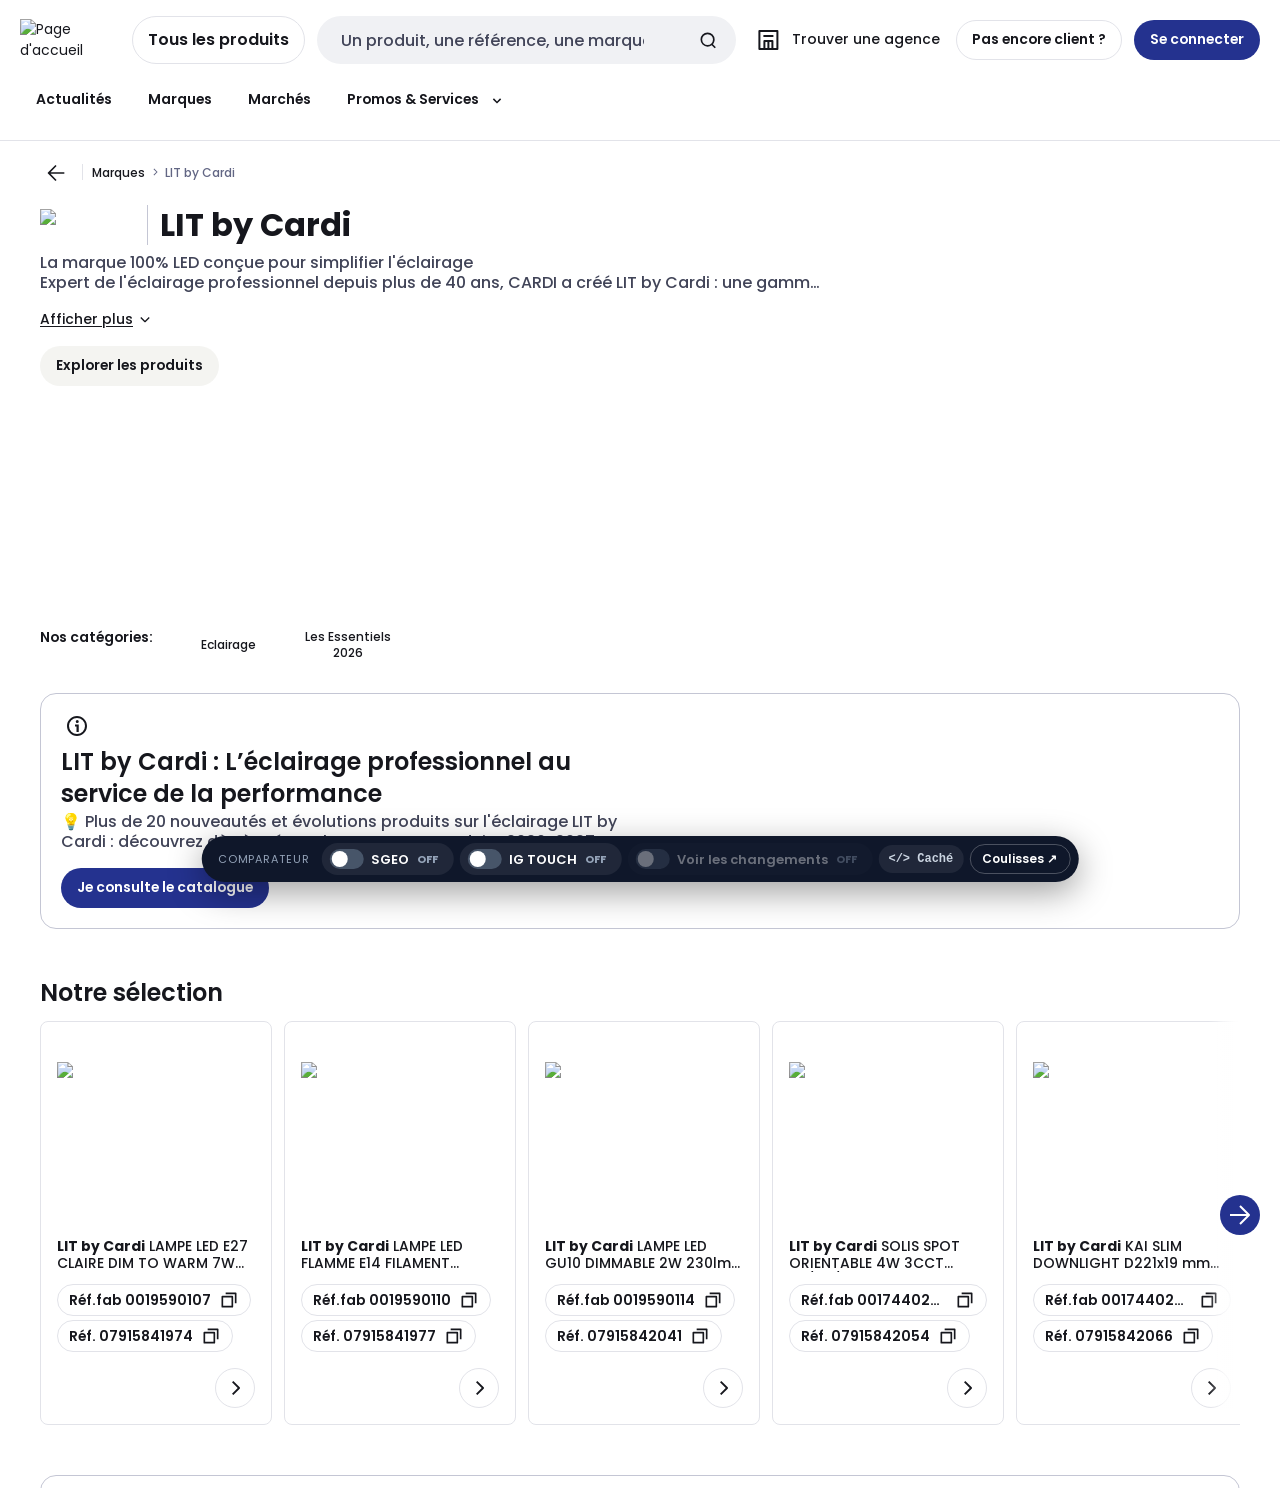
==== commit 67c2bc70: "Update catalogue video and news layout" ====
--- a/index.html
+++ b/index.html
@@ -1,519 +1,12 @@
-<!DOCTYPE html><html lang="fr-fr"><head><meta charset="utf-8"><meta name="viewport" content="initial-scale=1.0, width=device-width"><title>LIT by Cardi</title><meta name="description" content="Les marques en ligne de Sonepar"><meta name="keywords" content=""><meta name="theme-color" content="#fff"><link rel="canonical" href="https://www.sonepar.fr/catalog/fr-fr/brand/LIT%20by%20Cardi"><link rel="alternate" hreflang="fr-fr" href="https://www.sonepar.fr/catalog/fr-fr/brand/LIT%20by%20Cardi"><link rel="icon" href="https://fra-connect.mo.cloudinary.net/scontent/images/themes/fra-connect/favicon.ico" type="image/x-icon"><link rel="preconnect" href="https://fonts.bunny.net" crossorigin="anonymous"><link rel="stylesheet" href="https://fonts.bunny.net/css?family=poppins:400,400i,500,500i,600,600i,700,700i&amp;display=swap"><script type="application/ld+json" data-sg-ld="off">{"@context": "http://schema.org", "@type": "Organization", "@id": "undefined/catalog", "url": "undefined/catalog", "brand": "Sonepar", "areaServed": "", "image": "https://fra-connect.mo.cloudinary.net/scontent/images/themes/fra-connect/favicon.ico", "logo": "https://fra-connect.mo.cloudinary.net/scontent/images/themes/fra-connect/favicon.ico", "telephone": "", "address": {"@type": "PostalAddress", "streetAddress": "", "addressLocality": "", "postalCode": "", "addressCountry": ""}}</script><script type="application/ld+json" data-sg-ld="off">{"@context": "http://schema.org", "@type": "Organization", "@id": "undefined/catalog", "url": "undefined/catalog", "sameAs": ["https://www.facebook.com/GroupeSoneparFrance", "https://www.linkedin.com/company/sonepar-france/posts/?feedView=all", "https://www.youtube.com/@soneparfrance1905", "https://www.instagram.com/sonepar_fr/"]}</script><script type="application/json" data-sg-ld="on">{"@context": "https://schema.org", "@graph": [{"@type": "Organization", "@id": "https://www.sonepar.fr/#organization", "name": "Sonepar France", "url": "https://www.sonepar.fr/", "logo": {"@type": "ImageObject", "url": "https://fra-connect.mo.cloudinary.net/scontent/images/themes/fra-connect/logo.svg"}, "sameAs": ["https://www.facebook.com/GroupeSoneparFrance", "https://www.linkedin.com/company/sonepar-france/posts/?feedView=all", "https://www.youtube.com/@soneparfrance1905", "https://www.instagram.com/sonepar_fr/"]}, {"@type": "WebSite", "@id": "https://www.sonepar.fr/#website", "url": "https://www.sonepar.fr/", "name": "Sonepar.fr", "inLanguage": "fr-FR", "publisher": {"@id": "https://www.sonepar.fr/#organization"}}, {"@type": "Organization", "@id": "https://www.sonepar.fr/#cardi", "name": "CARDI", "brand": {"@id": "https://www.sonepar.fr/catalog/fr-fr/brand/lit-by-cardi#brand"}}, {"@type": "Brand", "@id": "https://www.sonepar.fr/catalog/fr-fr/brand/lit-by-cardi#brand", "name": "LIT by CARDI", "alternateName": "LIT by Cardi", "url": "https://www.sonepar.fr/catalog/fr-fr/brand/lit-by-cardi", "logo": "https://fra-connect.mo.cloudinary.net/BRAND/IMAGE/sonepar-fr/image/upload/logos/fabricants/07915.gif?ts=1741946552859&type=bh32", "slogan": "La marque 100% LED conçue pour simplifier l’éclairage", "description": "LIT by CARDI est la marque 100% LED de CARDI, expert de l’éclairage professionnel depuis plus de 40 ans, distribuée en exclusivité par Sonepar."}, {"@type": "CollectionPage", "@id": "https://www.sonepar.fr/catalog/fr-fr/brand/lit-by-cardi#webpage", "url": "https://www.sonepar.fr/catalog/fr-fr/brand/lit-by-cardi", "name": "LIT by CARDI : éclairage LED professionnel | Sonepar", "description": "LIT by CARDI, la marque 100% LED de CARDI : panels, downlights, étanches, projecteurs, tubes et lampes. Catalogue 2026-2027 et gamme Ready Range.", "inLanguage": "fr-FR", "isPartOf": {"@id": "https://www.sonepar.fr/#website"}, "about": {"@id": "https://www.sonepar.fr/catalog/fr-fr/brand/lit-by-cardi#brand"}, "breadcrumb": {"@id": "https://www.sonepar.fr/catalog/fr-fr/brand/lit-by-cardi#breadcrumb"}, "primaryImageOfPage": {"@type": "ImageObject", "url": "https://fra-connect.mo.cloudinary.net/scontent/caas/v1/media/116509456/data/7b9544532b7568c23657e19dc40c4620/7x2/1280/image-banni%C3%A8re-lit-by-cardi-landing.jpg"}, "dateModified": "2026-11-09", "mainEntity": {"@id": "https://www.sonepar.fr/catalog/fr-fr/brand/lit-by-cardi#familles"}}, {"@type": "BreadcrumbList", "@id": "https://www.sonepar.fr/catalog/fr-fr/brand/lit-by-cardi#breadcrumb", "itemListElement": [{"@type": "ListItem", "position": 1, "name": "Accueil", "item": "https://www.sonepar.fr/"}, {"@type": "ListItem", "position": 2, "name": "Marques", "item": "https://www.sonepar.fr/catalog/fr-fr/brand"}, {"@type": "ListItem", "position": 3, "name": "LIT by CARDI", "item": "https://www.sonepar.fr/catalog/fr-fr/brand/lit-by-cardi"}]}, {"@type": "ItemList", "@id": "https://www.sonepar.fr/catalog/fr-fr/brand/lit-by-cardi#familles", "name": "Familles de produits LIT by CARDI", "numberOfItems": 11, "itemListElement": [{"@type": "ListItem", "position": 1, "name": "Armatures industrielles LIT by CARDI", "url": "https://www.sonepar.fr/catalog/fr-fr/category/SCC060301?filters=%7B%22brand%22%3A%5B%22LIT%20by%20Cardi%22%5D%7D"}, {"@type": "ListItem", "position": 2, "name": "Panels LIT by CARDI", "url": "https://www.sonepar.fr/catalog/fr-fr/category/panel-SCC060203?filters=%7B%22brand%22%3A%5B%22LIT%20by%20Cardi%22%5D%7D"}, {"@type": "ListItem", "position": 3, "name": "Downlights LIT by CARDI", "url": "https://www.sonepar.fr/catalog/fr-fr/category/SCC060207?filters=%7B%22brand%22%3A%5B%22LIT%20by%20Cardi%22%5D%7D"}, {"@type": "ListItem", "position": 4, "name": "Etanches LIT by CARDI", "url": "https://www.sonepar.fr/catalog/fr-fr/category/SCC060201?filters=%7B%22brand%22%3A%5B%22LIT%20by%20Cardi%22%5D%7D"}, {"@type": "ListItem", "position": 5, "name": "Hublots LIT by CARDI", "url": "https://www.sonepar.fr/catalog/fr-fr/category/SCC060208?filters=%7B%22brand%22%3A%5B%22LIT%20by%20Cardi%22%5D%7D"}, {"@type": "ListItem", "position": 6, "name": "Projecteurs extérieurs LIT by CARDI", "url": "https://www.sonepar.fr/catalog/fr-fr/category/SCC0601?filters=%7B%22brand%22%3A%5B%22LIT%20by%20Cardi%22%5D%7D"}, {"@type": "ListItem", "position": 7, "name": "Spots rail LIT by CARDI", "url": "https://www.sonepar.fr/catalog/fr-fr/category/SCC060406?filters=%7B%22brand%22%3A%5B%22LIT%20by%20Cardi%22%5D%7D"}, {"@type": "ListItem", "position": 8, "name": "Spots encastrés LIT by CARDI", "url": "https://www.sonepar.fr/catalog/fr-fr/category/SCC060401?filters=%7B%22brand%22%3A%5B%22LIT%20by%20Cardi%22%5D%7D"}, {"@type": "ListItem", "position": 9, "name": "Tubes LIT by CARDI", "url": "https://www.sonepar.fr/catalog/fr-fr/category/SCC060503?filters=%7B%22brand%22%3A%5B%22LIT%20by%20Cardi%22%5D%7D"}, {"@type": "ListItem", "position": 10, "name": "Réglettes LIT by CARDI", "url": "https://www.sonepar.fr/catalog/fr-fr/category/SCC060407?filters=%7B%22brand%22%3A%5B%22LIT%20by%20Cardi%22%5D%7D"}, {"@type": "ListItem", "position": 11, "name": "Lampes LIT by CARDI", "url": "https://www.sonepar.fr/catalog/fr-fr/category/SCC060502?filters=%7B%22brand%22%3A%5B%22LIT%20by%20Cardi%22%5D%7D"}]}, {"@type": "ItemList", "@id": "https://www.sonepar.fr/catalog/fr-fr/brand/lit-by-cardi#selection", "name": "Notre sélection LIT by CARDI", "numberOfItems": 16, "itemListElement": [{"@type": "ListItem", "position": 1, "item": {"@type": "Product", "name": "LAMPE LED E27 CLAIRE DIM TO WARM 7W 806lm 2200-2700K IRC80", "url": "https://www.sonepar.fr/catalog/fr-fr/products/lit-by-cardi-lampe-led-e27-claire-dim-to-warm-7w-806lm-2200-2700k-irc80-07915841974", "image": "https://fra-connect.mo.cloudinary.net/PRODUCT/IMAGE/7915/0019590107_2.jpg?ts=1792109450022&type=medium", "sku": "07915841974", "mpn": "0019590107", "brand": {"@id": "https://www.sonepar.fr/catalog/fr-fr/brand/lit-by-cardi#brand"}}}, {"@type": "ListItem", "position": 2, "item": {"@type": "Product", "name": "LAMPE LED FLAMME E14 FILAMENT CLAIRE DIMMABLE 4,5W 470lm 2700K IRC80", "url": "https://www.sonepar.fr/catalog/fr-fr/products/lit-by-cardi-lampe-led-flamme-e14-filament-claire-dimmable-4-5w-470lm-2700k-irc80-07915841977", "image": "https://fra-connect.mo.cloudinary.net/PRODUCT/IMAGE/7915/0019590110__2.jpg?ts=1792109450087&type=medium", "sku": "07915841977", "mpn": "0019590110", "brand": {"@id": "https://www.sonepar.fr/catalog/fr-fr/brand/lit-by-cardi#brand"}}}, {"@type": "ListItem", "position": 3, "item": {"@type": "Product", "name": "LAMPE LED GU10 DIMMABLE 2W 230lm 4000K GLASS IRC 80 36° 25000H 115lm/W", "url": "https://www.sonepar.fr/catalog/fr-fr/products/lit-by-cardi-lampe-led-gu10-dimmable-2w-230lm-4000k-glass-irc-80-36-25000h-115lm-w-07915842041", "image": "https://fra-connect.mo.cloudinary.net/PRODUCT/IMAGE/7915/V000058_0019590112-17.jpg?ts=1792109357732&type=medium", "sku": "07915842041", "mpn": "0019590114", "brand": {"@id": "https://www.sonepar.fr/catalog/fr-fr/brand/lit-by-cardi#brand"}}}, {"@type": "ListItem", "position": 4, "item": {"@type": "Product", "name": "SOLIS SPOT ORIENTABLE 4W 3CCT 30/40/65K 450lm 60° IP44 DIMMABLE BLANC", "url": "https://www.sonepar.fr/catalog/fr-fr/products/lit-by-cardi-solis-spot-orientable-4w-3cct-30-40-65k-450lm-60-ip44-dimmable-blanc-07915842054", "image": "https://fra-connect.mo.cloudinary.net/PRODUCT/IMAGE/7915/V000058_0017440229.jpg?ts=1792109444895&type=medium", "sku": "07915842054", "mpn": "0017440229", "brand": {"@id": "https://www.sonepar.fr/catalog/fr-fr/brand/lit-by-cardi#brand"}}}, {"@type": "ListItem", "position": 5, "item": {"@type": "Product", "name": "KAI SLIM DOWNLIGHT D221x19 mm 15-11.6-9.6W MULTFLUX 30/40K IP44 NNDIM", "url": "https://www.sonepar.fr/catalog/fr-fr/products/lit-by-cardi-kai-slim-downlight-d221x19-mm-15-11-6-9-6w-multflux-30-40k-ip44-nndim-07915842066", "image": "https://fra-connect.mo.cloudinary.net/PRODUCT/IMAGE/7915/V000058_0017440217-22.jpg?ts=1792109362611&type=medium", "sku": "07915842066", "mpn": "0017440226", "brand": {"@id": "https://www.sonepar.fr/catalog/fr-fr/brand/lit-by-cardi#brand"}}}, {"@type": "ListItem", "position": 6, "item": {"@type": "Product", "name": "DRY G3 - LUMINAIRE ETANCHE LED DETECTEUR 120 32W 4480 LM 4000K IP66 IK10 140LM/W", "url": "https://www.sonepar.fr/catalog/fr-fr/products/lit-by-cardi-dry-g3-luminaire-etanche-led-detecteur-120-32w-4480-lm-4000k-ip66-ik10-140lm-w-07915842085", "image": "https://fra-connect.mo.cloudinary.net/PRODUCT/IMAGE/7915/0028920283_1_Low_res_with_logo.jpg?ts=1792109450132&type=medium", "sku": "07915842085", "mpn": "0028920283", "brand": {"@id": "https://www.sonepar.fr/catalog/fr-fr/brand/lit-by-cardi#brand"}}}, {"@type": "ListItem", "position": 7, "item": {"@type": "Product", "name": "RUSKO LANTERNE SYM 3MTF CCT 33/41/48/58W,8200lm,3CCT 2200/3000/4000K", "url": "https://www.sonepar.fr/catalog/fr-fr/products/lit-by-cardi-rusko-lanterne-sym-3mtf-cct-33-41-48-58w-8200lm-3cct-2200-3000-4000k-07915842099", "image": "https://fra-connect.mo.cloudinary.net/PRODUCT/IMAGE/7915/v000130_0003010030.jpg?ts=1789162748508&type=medium", "sku": "07915842099", "mpn": "0003010030", "brand": {"@id": "https://www.sonepar.fr/catalog/fr-fr/brand/lit-by-cardi#brand"}}}, {"@type": "ListItem", "position": 8, "item": {"@type": "Product", "name": "STEN 32W 4000K UGR19 32W,4000K,3840lm,UGR19,RA80,avec driver", "url": "https://www.sonepar.fr/catalog/fr-fr/products/lit-by-cardi-sten-32w-4000k-ugr19-32w-4000k-3840lm-ugr19-ra80-avec-driver-07915842100", "image": "https://fra-connect.mo.cloudinary.net/PRODUCT/IMAGE/7915/0028920287_1_Low_with_logo.jpg?ts=1789162714124&type=medium", "sku": "07915842100", "mpn": "0028920287", "brand": {"@id": "https://www.sonepar.fr/catalog/fr-fr/brand/lit-by-cardi#brand"}}}, {"@type": "ListItem", "position": 9, "item": {"@type": "Product", "name": "KNUT PROJECTEUR CCT 3000/4000/6500K 50W 7000lm IP65", "url": "https://www.sonepar.fr/catalog/fr-fr/products/lit-by-cardi-knut-projecteur-cct-3000-4000-6500k-50w-7000lm-ip65-07915842107", "image": "https://fra-connect.mo.cloudinary.net/PRODUCT/IMAGE/7915/0017440239_1_Low_with_logo.jpg?ts=1789162733662&type=medium", "sku": "07915842107", "mpn": "0017440239", "brand": {"@id": "https://www.sonepar.fr/catalog/fr-fr/brand/lit-by-cardi#brand"}}}, {"@type": "ListItem", "position": 10, "item": {"@type": "Product", "name": "VIKTOR Tri-Proof 1.2m 43W 4000K 4300lm 100lm/W Marche/Arrêt Gris IP65", "url": "https://www.sonepar.fr/catalog/fr-fr/products/lit-by-cardi-viktor-tri-proof-1-2m-43w-4000k-4300lm-100lm-w-marche-arret-gris-ip65-07915842111", "image": "https://fra-connect.mo.cloudinary.net/PRODUCT/IMAGE/7915/0028920292_1_Low_with_logo.jpg?ts=1789162733696&type=medium", "sku": "07915842111", "mpn": "0028920292", "brand": {"@id": "https://www.sonepar.fr/catalog/fr-fr/brand/lit-by-cardi#brand"}}}, {"@type": "ListItem", "position": 11, "item": {"@type": "Product", "name": "VIKTOR Tri-Proof 1.5m 55W 4000K 5500lm 100lm/W Marche/Arrêt Gris IP65", "url": "https://www.sonepar.fr/catalog/fr-fr/products/lit-by-cardi-viktor-tri-proof-1-5m-55w-4000k-5500lm-100lm-w-marche-arret-gris-ip65-07915842112", "image": "https://fra-connect.mo.cloudinary.net/PRODUCT/IMAGE/7915/0028920293_1_Low_with_logo.jpg?ts=1789162733730&type=medium", "sku": "07915842112", "mpn": "0028920293", "brand": {"@id": "https://www.sonepar.fr/catalog/fr-fr/brand/lit-by-cardi#brand"}}}, {"@type": "ListItem", "position": 12, "item": {"@type": "Product", "name": "Edo,Downlight DALI,D170*59mm,10W,30/35/40K,1200lm,120lm/W,UGR<19,Ra80,IP44F", "url": "https://www.sonepar.fr/catalog/fr-fr/products/lit-by-cardi-edo-downlight-dali-d170-59mm-10w-30-35-40k-1200lm-120lm-w-ugr-19-ra80-ip44f-07915842118", "image": "https://fra-connect.mo.cloudinary.net/PRODUCT/IMAGE/7915/0017440234___Low_with_logo.jpg?ts=1792109441813&type=medium", "sku": "07915842118", "mpn": "0017440234", "brand": {"@id": "https://www.sonepar.fr/catalog/fr-fr/brand/lit-by-cardi#brand"}}}, {"@type": "ListItem", "position": 13, "item": {"@type": "Product", "name": "Edo,Downlight DALI, D230*69mm,20W,30/35/40K,2400lm,120lm/W,UGR<19,Ra80,IP44F", "url": "https://www.sonepar.fr/catalog/fr-fr/products/lit-by-cardi-edo-downlight-dali-d230-69mm-20w-30-35-40k-2400lm-120lm-w-ugr-19-ra80-ip44f-07915842119", "image": "https://fra-connect.mo.cloudinary.net/PRODUCT/IMAGE/7915/0017440235__Low_with_logo.jpg?ts=1792109441843&type=medium", "sku": "07915842119", "mpn": "0017440235", "brand": {"@id": "https://www.sonepar.fr/catalog/fr-fr/brand/lit-by-cardi#brand"}}}, {"@type": "ListItem", "position": 14, "item": {"@type": "Product", "name": "ERIK 18/12/9W,2160/1440/1080lm,120lm/W,3CCT 3000K/4000K/6500K,IP65", "url": "https://www.sonepar.fr/catalog/fr-fr/products/lit-by-cardi-erik-18-12-9w-2160-1440-1080lm-120lm-w-3cct-3000k-4000k-6500k-ip65-07915842129", "image": "https://fra-connect.mo.cloudinary.net/PRODUCT/IMAGE/7915/0028920289_1_Low_with_logo.jpg?ts=1792109367734&type=medium", "sku": "07915842129", "mpn": "0028920289", "brand": {"@id": "https://www.sonepar.fr/catalog/fr-fr/brand/lit-by-cardi#brand"}}}, {"@type": "ListItem", "position": 15, "item": {"@type": "Product", "name": "T8 G13 Verre,1.2M,18W,4000K FERRO 1850lm RA80 Non-dimmable", "url": "https://www.sonepar.fr/catalog/fr-fr/products/lit-by-cardi-t8-g13-verre-1-2m-18w-4000k-ferro-1850lm-ra80-non-dimmable-07915842135", "image": "https://fra-connect.mo.cloudinary.net/PRODUCT/IMAGE/7915/0019590124_1_Low_with_logo.jpg?ts=1792109450252&type=medium", "sku": "07915842135", "mpn": "0019590124", "brand": {"@id": "https://www.sonepar.fr/catalog/fr-fr/brand/lit-by-cardi#brand"}}}, {"@type": "ListItem", "position": 16, "item": {"@type": "Product", "name": "BEKK REGLETTE MTF 19-39W 1200MM CCT 3000/4000K IP44", "url": "https://www.sonepar.fr/catalog/fr-fr/products/lit-by-cardi-bekk-reglette-mtf-19-39w-1200mm-cct-3000-4000k-ip44-07915842143", "image": "https://fra-connect.mo.cloudinary.net/PRODUCT/IMAGE/7915/v000204_0028920315_17.jpg?ts=1789162748765&type=medium", "sku": "07915842143", "mpn": "0028920316", "brand": {"@id": "https://www.sonepar.fr/catalog/fr-fr/brand/lit-by-cardi#brand"}}}]}, {"@type": "FAQPage", "@id": "https://www.sonepar.fr/catalog/fr-fr/brand/lit-by-cardi#faq", "mainEntity": [{"@type": "Question", "name": "Qu’est-ce que LIT by CARDI ?", "acceptedAnswer": {"@type": "Answer", "text": "LIT by CARDI est la marque 100% LED de CARDI, expert de l’éclairage professionnel depuis plus de 40 ans. Elle propose une gamme complète de solutions d’éclairage conçue pour répondre aux exigences des environnements professionnels les plus variés, et elle est distribuée en exclusivité par Sonepar."}}, {"@type": "Question", "name": "Quelles familles de produits LIT by CARDI propose-t-elle ?", "acceptedAnswer": {"@type": "Answer", "text": "La gamme couvre 11 familles : armatures industrielles, panels, downlights, étanches, hublots, projecteurs extérieurs, spots rail, spots encastrés, tubes, réglettes et lampes."}}, {"@type": "Question", "name": "Qu’est-ce que la gamme Ready Range ?", "acceptedAnswer": {"@type": "Answer", "text": "La Ready Range regroupe les nouveaux produits éco de LIT by CARDI : elle permet de s’équiper à bas coût en panels, étanches, downlights, spots, hublots et projecteurs."}}, {"@type": "Question", "name": "Quelles sont les nouveautés LIT by CARDI 2026-2027 ?", "acceptedAnswer": {"@type": "Answer", "text": "LIT by CARDI annonce plus de 20 nouveautés et évolutions produits sur l’éclairage pour 2026-2027, à retrouver dans le catalogue en ligne. Les nouveaux panels, étanches et downlights font l’objet d’une page dédiée."}}, {"@type": "Question", "name": "Comment remplacer des tubes fluorescents par du LED ?", "acceptedAnswer": {"@type": "Answer", "text": "LIT by CARDI propose un convertisseur LED pour remplacer ses tubes fluorescents en quelques clics, ainsi qu’une gamme de tubes LED T8, dont un tube de 1,2 m, 18 W, en 4000 K."}}, {"@type": "Question", "name": "Où acheter les produits LIT by CARDI ?", "acceptedAnswer": {"@type": "Answer", "text": "Les produits LIT by CARDI sont disponibles sur Sonepar.fr, qui compte plus de 1,5 million de références, avec une livraison adaptée à vos besoins et des conseils d’experts pour accompagner vos projets."}}]}]}</script><style>.suggested-product-card_productCardWrapper__lBeMT{display:flex;padding-top:var(--watts-spacing-100);border-bottom:var(--watts-border-width-100) solid var(--watts-border-default)}.suggested-product-card_productCardWrapper__lBeMT:last-child{border-bottom:none}.suggested-product-card_productCardWrapper__lBeMT .suggested-product-card_productImage__5nBnR{position:relative;width:var(--watts-sizing-350);height:var(--watts-sizing-350);flex-shrink:0;border-radius:var(--watts-border-radius-25)}.suggested-product-card_productCardWrapper__lBeMT .suggested-product-card_productImageLink__NJkKZ{display:contents}.suggested-product-card_productCardWrapper__lBeMT .suggested-product-card_productCardContent__96aUG{max-width:18.75rem}.suggested-product-card_productCardWrapper__lBeMT .suggested-product-card_linkText__7c0e4{display:block;color:var(--watts-content-default);text-align:left}.suggested-product-card_productCardWrapper__lBeMT .suggested-product-card_title__JxEKn{font-size:var(--watts-font-size-087);font-weight:var(--watts-font-weight-500)}.suggested-product-card_productCardWrapper__lBeMT .suggested-product-card_title__JxEKn:hover{color:var(--watts-bg-interactive-brand-hover)}.suggested-product-card_productCardWrapper__lBeMT .suggested-product-card_buttonContainer__VrJdR{margin:var(--watts-spacing-075) 0;gap:var(--watts-spacing-050)}.suggested-product-card_productCardWrapper__lBeMT .suggested-product-card_alreadyPurchasedMessageLink__mI_aS{display:flex;justify-content:flex-end}.suggested-product-card_productCardWrapper__lBeMT .suggested-product-card_alreadyPurchasedMessage__nm1Hc{margin-top:var(--watts-spacing-025);margin-bottom:var(--watts-spacing-100)}.suggested-product-card_productCardWrapper__lBeMT .suggested-product-card_alreadyPurchasedMessage__nm1Hc:hover{color:var(--watts-content-interactive-hover)}.suggested-product-card_productCardWrapper__lBeMT .suggested-product-card_stockIndicatorContainer__fXlGm{display:flex;flex-direction:column;gap:var(--watts-spacing-050)}.suggested-product-card_productCard__RTGNM{display:flex;flex:1;flex-direction:column;padding-bottom:var(--watts-spacing-100);margin-left:var(--watts-spacing-100)}@media (min-width:48rem){.suggested-product-card_productCard__RTGNM{flex-direction:row}}.suggested-product-card_iconContainer__MFpAA{align-self:center;margin-left:var(--watts-spacing-050)}.suggested-product-card_skeletonContent__vW7tf{flex:1}.suggested-product-card_skeletonContentBottom__IpETr{display:flex;margin-top:var(--watts-spacing-050);gap:var(--watts-spacing-050)}.promotionDisplay_promotionPercentage__BRkot{color:var(--spark-bg-promotion-main);font-weight:var(--watts-font-weight-900)}.promotionDisplay_strikeThroughText__ZctSm{margin-left:var(--watts-spacing-025);text-decoration:line-through}.promotionDisplay_multiplierDescriptor__xk3JZ{margin-left:var(--watts-spacing-025);text-decoration:none;white-space:nowrap}.MuiDivider-root.product-tooltip_divider__gADRG{margin-top:var(--watts-spacing-075);grid-column:1/3}.product-tooltip_unitPrice__vdsG9{display:grid;align-items:center;justify-content:center;grid-template-columns:1fr 1fr}.product-tooltip_unitPrice__vdsG9 .product-tooltip_pricePerUnit__cT9Nt{margin-top:var(--watts-spacing-075)}.product-tooltip_unitPrice__vdsG9 .product-tooltip_unit__oA1x6{margin-top:var(--watts-spacing-075);justify-self:flex-end;white-space:nowrap}.product-tooltip_unitPrice__vdsG9 .product-tooltip_priceAndPromotionContainer__JzSjh{display:flex;align-items:flex-end;gap:var(--watts-spacing-025)}.product-tooltip_unitDescriptor__6SCBd{color:var(--watts-content-subtle);font-size:var(--watts-font-size-075);font-weight:var(--watts-font-weight-regular)}.product-tooltip_priceFloatingShell__i8Ldn{display:flex;margin-right:var(--watts-spacing-025)}.floating-card-shell_root__H4Pjp{cursor:pointer}button.floating-card-shell_root__H4Pjp{padding-left:0}button.floating-card-shell_root__H4Pjp:hover{background-color:transparent}.floating-card-shell_backdrop__Cul9r{position:fixed;z-index:var(--watts-z-index-popup);display:flex;align-items:flex-end;animation:floating-card-shell_backgroundIn__EDa0L .3s ease-in;background:var(--spark-specific-backdrop);inset:0;-webkit-tap-highlight-color:transparent}.floating-card-shell_backdrop__Cul9r .floating-card-shell_mobileCard__wH3of{width:100%;padding:var(--watts-spacing-100);border-radius:var(--watts-border-radius-100) var(--watts-border-radius-100) 0 0;animation:floating-card-shell_slideIn__hAYrY .3s ease-in;background:var(--watts-bg-surface)}.floating-card-shell_desktopCard__r5D3z{position:absolute;z-index:var(--watts-z-index-popup);top:0;left:0;padding:var(--watts-spacing-100);border-radius:var(--watts-border-radius-100);animation:floating-card-shell_fadeInAnimation__Pu340 .3s ease;animation-fill-mode:forwards;animation-iteration-count:1;background:var(--watts-bg-surface);box-shadow:var(--watts-shadow-down-l)}@keyframes floating-card-shell_backgroundIn__EDa0L{0%{background:transparent}}@keyframes floating-card-shell_slideIn__hAYrY{0%{transform:translateY(100%)}}@keyframes floating-card-shell_fadeInAnimation__Pu340{0%{opacity:0}to{opacity:100%}}.MuiDivider-root.orderline-fees_divider__r3xfA{margin-top:var(--watts-spacing-075);grid-column:1/3}.orderline-fees_orderFeesWrap__8hWuQ{padding-bottom:var(--watts-spacing-050)}.orderline-fees_unitPrice__hJBbA{display:grid;align-items:center;justify-content:center;grid-template-columns:1fr 1fr}.orderline-fees_unitPrice__hJBbA .orderline-fees_pricePerUnit__luALG{margin-top:var(--watts-spacing-075)}.orderline-fees_unitPrice__hJBbA .orderline-fees_unit__v1uQl{margin-top:var(--watts-spacing-075);justify-self:flex-end}.orderline-fees_subHeading__nIfEI{margin-top:var(--watts-spacing-075)}.price-block_priceSkeletonContainer__fH1aE{margin-bottom:var(--watts-spacing-075)}.price-block_priceSkeletonContainer__fH1aE .price-block_priceUnit__YlasK{display:flex;justify-content:flex-end;margin-bottom:var(--watts-spacing-025);text-transform:lowercase}.price-block_priceAndPromotionsContainer__F9vws{display:flex;align-items:center;justify-content:space-between}.price-block_priceUnavailable__iXe4w{margin-bottom:var(--watts-spacing-050)}.price-block_priceBlockContainer__IuLuo{display:flex;width:100%;flex-direction:column;align-items:flex-end;margin-bottom:var(--watts-spacing-050)}.price-block_priceBlockContainer__IuLuo .price-block_promotionDisplayContainer__MDu7V{margin-right:var(--watts-spacing-025)}.price-block_priceBlockContainer__IuLuo .price-block_unitMessageContainer__aKY4_{display:flex;flex-wrap:wrap;align-items:center;justify-content:flex-end;margin-top:var(--watts-spacing-025);gap:var(--watts-spacing-025)}.price-block_priceBlockContainer__IuLuo .price-block_unitMessageContainer__aKY4_ .price-block_dot__TxYg7{width:var(--watts-spacing-025);height:var(--watts-spacing-025);border-radius:var(--watts-border-radius-full);background-color:var(--watts-bg-boldest)}.price-block_priceBlockContainer__IuLuo .price-block_priceDetailsLinkContainer___Qukj{display:flex;justify-content:flex-end;margin-top:var(--watts-spacing-025)}.skeleton-price_priceSkeleton__yrl_u{display:flex;flex-direction:column;align-items:flex-end;margin-bottom:var(--watts-spacing-050);gap:var(--watts-spacing-025)}.image_image__BN1j5{color:transparent}.image_imageFilled__qfriL{position:absolute;width:100%;height:100%;inset:0}.image_imageContainer__bY9VF{position:relative;width:100%;height:100%}.green-rating_bigContainer__NAoGT{padding:var(--watts-spacing-025);gap:var(--watts-spacing-012)}.green-rating_mediumContainer__nzb6F{padding:var(--watts-spacing-012);gap:0}.green-rating_smallContainer__uuHKX{padding:var(--watts-spacing-012);gap:var(--watts-spacing-012)}.green-rating_smallLetter__4EUmb{width:var(--watts-spacing-075);height:var(--watts-spacing-075)}.green-rating_normalLetter__zGFfN{width:var(--watts-spacing-100);height:var(--watts-spacing-100)}.green-rating_noneBigContainer__3qwnO{padding:calc(var(--watts-spacing-025) - var(--watts-border-width-100));gap:0}.green-rating_noneSmallContainer__eq_qn{padding:calc(var(--watts-spacing-012) - var(--watts-border-width-100));gap:0}.green-rating_container__LaqmB{display:flex;width:-moz-fit-content;width:fit-content;align-items:center!important;justify-content:center;border-radius:var(--watts-border-radius-25);background-color:var(--spark-greenrating-bold)}.green-rating_container__LaqmB .green-rating_ratingLetter__q4oJ3{display:flex;align-items:center;justify-content:center;line-height:1.25}.green-rating_container__LaqmB.green-rating_variantB__dixR6{background-color:var(--spark-greenrating-bolder)}.green-rating_container__LaqmB.green-rating_variantC__NxUgi{background-color:var(--spark-greenrating-boldest)}.green-rating_container__LaqmB.green-rating_variantUnknown__wUWiD{border:var(--watts-border-width-100) solid var(--spark-greenrating-bold);background-color:var(--watts-bg-surface)}.product-references_buttonsContainer__e6VTg{display:flex;flex-wrap:wrap}.product-references_tooltipContainer__ZR_dq{max-width:100%}.product-references_button__9rRAI{overflow:hidden;width:100%}.product-references_buttonText__ivZBy{overflow:hidden;line-height:normal;text-overflow:ellipsis}.product-quantity_quantityContainer__cKdGm{margin-bottom:var(--watts-spacing-100)}.product-quantity_quantityContainer__cKdGm.product-quantity_isPLP__IdkhF{margin-bottom:var(--watts-spacing-050)}.recommendation-toaster-v2_seeAllButton__Oj_Ar{width:100%}.recommended-product-stock_dot__7P59g{width:var(--watts-spacing-025);height:var(--watts-spacing-025);align-self:center;padding:var(--watts-spacing-025);border-radius:var(--watts-border-radius-full)}.recommended-product-stock_inStock__XGkA5{background-color:var(--watts-content-success)}.recommended-product-stock_onDemand__YYWqv{background-color:var(--watts-content-warning)}.recommended-product-stock_notAvailable__DQpSG{background-color:var(--watts-content-error)}.recommended-product-stock_container__BkRvk{display:flex;gap:var(--watts-spacing-025)}.recommended-product_card__kOxMJ{display:grid;padding-bottom:var(--watts-spacing-075);margin:var(--watts-spacing-075) 0;grid-gap:var(--watts-spacing-050);grid-template-columns:var(--watts-spacing-250) auto}.recommended-product_card__kOxMJ:not(:last-child){border-bottom:1px solid var(--watts-border-default)}.recommended-product_heading__RmR1W{display:-webkit-box;overflow:hidden;margin-bottom:var(--watts-spacing-050);-webkit-box-orient:vertical;-webkit-line-clamp:2;word-break:break-all}.recommended-product_referenceAndStocks__jip0F{display:flex;justify-content:space-between}.recommended-product_stocksLoadingIndicator__Upmba{width:var(--watts-spacing-500);height:var(--watts-font-size-125)}.recommended-product_price__vlDO_{display:flex;align-items:center;justify-content:center;text-wrap:nowrap}.recommended-product_counterContainer__zk_J5{display:grid;align-items:center;margin-top:var(--watts-spacing-075);grid-gap:var(--watts-spacing-050);gap:var(--watts-spacing-050);grid-template-columns:auto fit-content(100%) var(--watts-spacing-300)}.recommended-product_counterContainer__zk_J5.recommended-product_pdpRedirect__gttR4{display:flex;width:100%;flex-wrap:wrap;gap:var(--watts-spacing-050)}.recommended-product_makeACutButton__XmDyD{width:100%;max-width:25ch;hyphenate-character:"-";hyphenate-limit-chars:20;hyphens:auto;text-wrap:auto!important}.recommended-product_counter__LQFaR{max-width:-moz-min-content;max-width:min-content;padding:0 var(--watts-spacing-050);justify-self:end}.recommended-product_addToCartButton__IWfLy{width:var(--watts-spacing-200);margin-left:var(--watts-spacing-050)}.recommended-product_imgContainer__19K_p{display:flex;justify-content:center}.quantity-counter_wrapper__tbMeS{position:relative;display:flex;width:100%;height:var(--watts-spacing-300);padding-top:calc(var(--watts-spacing-075));border-radius:var(--watts-border-radius-50);gap:var(--watts-spacing-075)}.quantity-counter_wrapper__tbMeS .quantity-counter_quantityStepLabel__b0JbM{position:absolute;z-index:1;bottom:0;padding:0 var(--watts-spacing-025);background:var(--watts-bg-surface);transform:translateY(50%);white-space:nowrap}.quantity-counter_wrapper__tbMeS .quantity-counter_addToCartContainer__zTubd{position:relative;height:100%}.quantity-counter_wrapper__tbMeS .quantity-counter_addToCartContainer__zTubd .quantity-counter_checkmark__To37B{position:absolute;top:calc(var(--watts-spacing-050) * -1);right:calc(var(--watts-spacing-050) * -1);background:radial-gradient(circle,var(--watts-bg-surface) 50%,transparent 50%);color:var(--watts-content-success)}.promo-message_container__oseSK{display:flex;width:100%;align-items:center;padding:var(--watts-spacing-150);border-radius:var(--watts-border-radius-50)}.promo-message_container__oseSK .promo-message_title__72g6X{overflow-wrap:anywhere}.promo-message_container__oseSK .promo-message_title__72g6X.promo-message_titlePromo__jckZw{color:var(--spark-bg-promotion-darker)}.promo-message_container__oseSK .promo-message_title__72g6X.promo-message_titleProject__e2fSX{color:var(--spark-bg-project-darker)}.promo-message_container__oseSK .promo-message_icon__8ZFVA{max-width:-moz-fit-content;max-width:fit-content;margin-right:var(--watts-spacing-050);color:var(--spark-bg-promotion-main)}.promo-message_container__oseSK .promo-message_projectIcon__lNOk6{color:var(--spark-bg-project-main)}.promo-message_container__oseSK .promo-message_descriptionOfferapplied__psMiT,.promo-message_container__oseSK .promo-message_descriptionPromo__WXLsG,.promo-message_container__oseSK .promo-message_linkPromo__RJ7ns{color:var(--spark-bg-promotion-dark)}.promo-message_container__oseSK .promo-message_descriptionProject__nlaQR,.promo-message_container__oseSK .promo-message_linkProject__TVanY{color:var(--spark-bg-project-dark)}.promo-message_container__oseSK.promo-message_large__m2x5H{display:grid;grid-template-columns:min-content 1fr;grid-template-rows:min-content min-content 1fr}.promo-message_container__oseSK.promo-message_large__m2x5H .promo-message_icon__8ZFVA{margin-right:var(--watts-spacing-100);grid-column:1;grid-row:1;justify-self:flex-start}.promo-message_container__oseSK.promo-message_large__m2x5H .promo-message_title__72g6X{grid-column:2;grid-row:1}.promo-message_container__oseSK.promo-message_large__m2x5H .promo-message_link__mtMPC{margin-top:var(--watts-spacing-100);grid-column:1/3;grid-row:2;justify-self:flex-start}.promo-message_container__oseSK.promo-message_large__m2x5H .promo-message_description__Pn_D7{padding-top:var(--watts-spacing-075);border-top:1px solid var(--spark-bg-promotion-dark);margin-top:var(--watts-spacing-100);grid-column:1/3;grid-row:3}@media (min-width:64rem){.promo-message_container__oseSK.promo-message_large__m2x5H .promo-message_icon__8ZFVA{justify-self:auto}.promo-message_container__oseSK.promo-message_large__m2x5H .promo-message_link__mtMPC{margin-top:0;grid-column:3;grid-row:1;justify-self:auto}.promo-message_container__oseSK.promo-message_large__m2x5H .promo-message_description__Pn_D7{grid-column:1/4;grid-row:2}}.promo-message_container__oseSK.promo-message_small__LeO0p{display:grid;padding:var(--watts-spacing-050);grid-template-columns:min-content 1fr max-content;grid-template-rows:auto auto}.promo-message_container__oseSK.promo-message_small__LeO0p .promo-message_icon__8ZFVA{align-self:center;grid-column:1;grid-row:1/3}.promo-message_container__oseSK.promo-message_small__LeO0p .promo-message_title__72g6X{grid-column:2;grid-row:1}.promo-message_container__oseSK.promo-message_small__LeO0p .promo-message_link__mtMPC{align-self:center;grid-column:3;grid-row:2}.promo-message_container__oseSK.promo-message_small__LeO0p .promo-message_description__Pn_D7{align-self:center;grid-column:2;grid-row:2}.promo-message_container__oseSK.promo-message_extraSmall__zdM_5{padding:var(--watts-spacing-025)}.promo-message_container__oseSK.promo-message_extraSmall__zdM_5 .promo-message_icon__8ZFVA{width:var(--watts-spacing-150)}.promo-message_container__oseSK.promo-message_neutralPromo__PF9gf{background-color:var(--spark-bg-promo)}.promo-message_container__oseSK.promo-message_neutralProject__I1nqi{background-color:var(--spark-bg-project-lighter)}.promo-message_container__oseSK.promo-message_colorfulPromo__5DcVy{background-color:var(--spark-bg-promotion-light)}.promo-message_container__oseSK.promo-message_colorfulProject__4Ab_w{background-color:var(--spark-bg-project-light)}.promo-message_container__oseSK.promo-message_descriptionTitle__ncdvJ{font-weight:var(--watts-font-weight-700)}.stock-indicator-v2_container___NWRO{display:flex;overflow:hidden;min-height:var(--watts-spacing-030);align-items:center;gap:var(--watts-spacing-050)}.stock-indicator-v2_container___NWRO.stock-indicator-v2_emptyIcon__cjhhK{padding-left:var(--watts-spacing-200)}.stock-indicator-v2_container___NWRO .stock-indicator-v2_link___Np8C{color:var(--watts-content-default)!important;font-weight:var(--watts-font-weight-regular)!important;text-overflow:ellipsis;white-space:nowrap}.stock-indicator-v2_containerSmall__y_tg2{gap:var(--watts-spacing-025)}.stock-indicator-v2_icon__O_xBX{color:var(--watts-content-subtlest)}.stock-indicator-v2_stockContainer__MZ_g5{display:flex;overflow:hidden;align-items:flex-start;gap:var(--watts-spacing-025)}@media (min-width:48rem){.stock-indicator-v2_stockContainer__MZ_g5{align-items:center}}.stock-indicator-v2_multipleStocksContainer___aHEJ{flex-direction:row;justify-content:flex-start}.stock-indicator-v2_multipleStocksContainer___aHEJ div:first-child{flex-shrink:0}@media (max-width:48rem){.stock-indicator-v2_multipleStocksContainer___aHEJ{flex-direction:column}}.stock-quantity_wrapper__lziY_{display:flex;overflow:hidden;align-items:center}.stock-quantity_dot__yXQMj{width:var(--watts-spacing-025);height:var(--watts-spacing-025);align-self:center;padding:var(--watts-spacing-025);border-radius:var(--watts-border-radius-full);background-color:var(--watts-content-warning)}.stock-quantity_stockInfoContainer__cV1rL{display:flex;overflow:hidden;width:100%}.stock-quantity_stockInfo__L89Fw{overflow:hidden;width:100%;align-content:center;padding-right:var(--watts-spacing-050);padding-left:var(--watts-spacing-050);text-overflow:ellipsis;white-space:nowrap}.stock-quantity_stockInfoSmall__nw9Lc{padding-right:0}.stock-quantity_lockerOnlyText__3V4K0{flex-shrink:0}.stock-quantity_availabilityLink__60z2M{margin-left:var(--watts-spacing-050)}.comparator-module_container__9bwwC{position:fixed;z-index:var(--watts-z-index-popup);right:var(--watts-spacing-400);bottom:0;display:none;overflow:hidden;width:28.5rem;background:var(--watts-bg-default);border-top-left-radius:var(--watts-border-radius-50);border-top-right-radius:var(--watts-border-radius-50);box-shadow:var(--watts-shadow-down-m)}@media (min-width:64rem){.comparator-module_container__9bwwC{display:block}}.comparator-module_container__9bwwC .comparator-module_button__el_px{display:flex;width:100%;height:var(--watts-spacing-350);align-items:center;justify-content:space-between;padding:var(--watts-spacing-100) var(--watts-spacing-150);border:0;background:var(--watts-content-interactive-brand);color:var(--watts-content-inverse);cursor:pointer;font-size:var(--watts-font-size-125);font-weight:var(--watts-font-weight-500);line-height:var(--watts-line-height-s);transition:color .3s ease-in-out}.comparator-module_container__9bwwC .comparator-module_button__el_px:hover{background:var(--watts-bg-interactive-brand-hover)}.comparator-module_container__9bwwC .comparator-module_button__el_px:active{background:var(--watts-bg-brand-bolder)}.comparator-module_container__9bwwC .comparator-module_expandIcon__QZRBf{transform:rotate(0);transition:transform .2s ease-in-out}.comparator-module_container__9bwwC .comparator-module_expandIcon__QZRBf.comparator-module_rotate__oA_m6{transform:rotate(180deg)}.comparator-module_container__9bwwC .comparator-module_compareSection__mmcNl{overflow:hidden;max-height:100vh;transition:max-height .5s cubic-bezier(.4,0,.2,1),visibility 0s linear,padding .3s ease;visibility:visible}.comparator-module_container__9bwwC .comparator-module_compareSection__mmcNl.comparator-module_notExpanded__ttAom{max-height:0;padding:0;transition:max-height .5s cubic-bezier(.4,0,.2,1),visibility 0s linear .5s,padding .3s ease;visibility:hidden}.comparator-module_container__9bwwC .comparator-module_list__f6EYS{max-height:55vh;padding:var(--watts-spacing-150) var(--watts-spacing-100) 0;margin:0;list-style:none;overflow-y:auto}.comparator-module_container__9bwwC .comparator-module_footer__imKWG{display:flex;justify-content:space-between;padding:var(--watts-spacing-150);margin-top:var(--watts-spacing-100)}#nprogress{pointer-events:none}#nprogress .bar{background:#29d;position:fixed;z-index:1031;top:0;left:0;width:100%;height:2px}#nprogress .peg{display:block;position:absolute;right:0;width:100px;height:100%;box-shadow:0 0 10px #29d,0 0 5px #29d;opacity:1;transform:rotate(3deg) translateY(-4px)}#nprogress .spinner{display:block;position:fixed;z-index:1031;top:15px;right:15px}#nprogress .spinner-icon{width:18px;height:18px;box-sizing:border-box;border-color:#29d transparent transparent #29d;border-style:solid;border-width:2px;border-radius:50%;animation:nprogress-spinner .4s linear infinite}.nprogress-custom-parent{overflow:hidden;position:relative}.nprogress-custom-parent #nprogress .bar,.nprogress-custom-parent #nprogress .spinner{position:absolute}@keyframes nprogress-spinner{0%{transform:rotate(0deg)}to{transform:rotate(1turn)}}.error-container_actionButton__uVX18{display:flex;margin:var(--watts-spacing-200) 0 0 calc(var(--watts-spacing-100) * -1)}.error-container_actionButton__uVX18 .error-container_actionButtonLink__x8vk3{padding:0 var(--watts-spacing-075);color:var(--watts-border-interactive);font-weight:700}.error-container_actionText__MTYXi{margin-top:var(--watts-spacing-200)}.error-container_errorMessageBoard__dvZ_m{justify-content:center}@media (min-width:48rem){.error-container_errorMessageBoard__dvZ_m{margin:6.5rem auto}}.error-container_errorMain__QRENS{color:var(--watts-content-error)}.error-block_root__KAi_K{display:flex;flex-direction:column}.error-block_root__KAi_K .error-block_icon__Hhs4T{display:flex;flex:none;flex-wrap:wrap}.error-block_root__KAi_K .error-block_icon__Hhs4T svg{width:var(--watts-spacing-400);height:var(--watts-spacing-400)}@media (min-width:48rem){.error-block_root__KAi_K .error-block_icon__Hhs4T{width:12rem;place-content:baseline flex-end}.error-block_root__KAi_K .error-block_icon__Hhs4T svg{width:var(--watts-spacing-550);height:var(--watts-spacing-550)}}@media (min-width:64rem){.error-block_root__KAi_K .error-block_icon__Hhs4T{width:16.25rem}.error-block_root__KAi_K .error-block_icon__Hhs4T svg{width:8.125rem;height:8.125rem}}.error-block_root__KAi_K .error-block_copy__6MS2R{flex:1;padding:var(--watts-spacing-100) 0 0;margin:0 var(--watts-spacing-100) 0 0}.error-block_root__KAi_K .error-block_type__ss3Cr{text-transform:uppercase}.error-block_root__KAi_K .error-block_heading__fg15w{margin-bottom:var(--watts-spacing-100)}@media (min-width:48rem){.error-block_root__KAi_K .error-block_heading__fg15w{font-size:var(--watts-font-size-350);font-weight:var(--watts-font-weight-900);line-height:4rem}}.error-block_root__KAi_K .error-block_description__pZ8cD{margin-bottom:var(--watts-spacing-200)}@media (min-width:48rem){.error-block_root__KAi_K{flex-flow:row-reverse wrap;padding:var(--watts-spacing-550) var(--watts-spacing-200);border:1px solid var(--watts-border-boldest);border-radius:var(--watts-border-radius-100)}}@media (min-width:64rem){.error-block_root__KAi_K{padding:var(--watts-spacing-550)}}.message-board_container__bTIo1{display:flex;max-width:670px;height:100%;flex-direction:column;align-items:center;justify-content:center;margin:auto;text-align:center}.message-board_image__rbOw2{padding-bottom:var(--watts-spacing-200)}.message-board_icon__NohL2{margin-bottom:var(--watts-spacing-100)}.message-board_illustration__oVB4Q{margin-bottom:var(--watts-spacing-200)}.message-board_large__KiH_K .message-board_heading__py7ot{padding-bottom:var(--watts-spacing-100)}.message-board_small__bo24h .message-board_heading__py7ot,.message-board_title__5RD6c{padding-bottom:var(--watts-spacing-050)}.message-board_description__M6AAy{padding-bottom:var(--watts-spacing-100)}.message-board_cta__cpwEY{display:flex;padding:0 var(--watts-spacing-025) var(--watts-spacing-025);gap:var(--watts-spacing-100)}.message-board_cta__cpwEY button{flex-shrink:1;white-space:normal}*,:after,:before{box-sizing:border-box}blockquote,dd,dl,figure,h1,h2,h3,h4,h5,h6,hr,p,pre{margin:0}body,html{height:100%;margin:0}body{line-height:1.5;-webkit-font-smoothing:antialiased}canvas,img,picture,svg,video{display:block;max-width:100%}button,input,select,textarea{font:inherit}h1,h2,h3,h4,h5,h6,p{font-size:inherit;font-weight:inherit;overflow-wrap:break-word}a{color:inherit;text-decoration:inherit}[role=button],button{cursor:pointer}b,strong{font-weight:bolder}menu,ol,ul{list-style:none;margin:0;padding:0}.sr-only{border:0!important;clip-path:inset(50%)!important;height:1px!important;overflow:hidden!important;padding:0!important;position:absolute!important;width:1px!important;white-space:nowrap!important}hr{border:0}::backdrop,:root{--watts-border-radius-full:100%;--watts-border-radius-25:4px;--watts-border-radius-37:6px;--watts-border-radius-50:8px;--watts-border-radius-100:16px;--watts-border-radius-150:24px;--watts-border-width-100:1px;--watts-border-width-200:2px;--watts-breakpoint-xs:22.5rem;--watts-breakpoint-sm:48rem;--watts-breakpoint-md:64rem;--watts-breakpoint-lg:80rem;--watts-breakpoint-xl:120rem;--watts-white:#fff;--watts-custom-tu-green-50:#f4fcf3;--watts-custom-tu-green-100:#ecfaeb;--watts-custom-tu-green-200:#c6efc3;--watts-custom-tu-green-300:#b3eaae;--watts-custom-tu-green-400:#68d45e;--watts-custom-tu-green-500:#42c936;--watts-custom-tu-green-600:#00b347;--watts-custom-tu-green-700:#00993d;--watts-custom-tu-green-750:#008033;--watts-custom-tu-green-800:#006629;--watts-custom-tu-green-900:#004d1f;--watts-custom-tu-green-1000:#003314;--watts-custom-tu-orange-hue:36;--watts-custom-sacchi-hue:140;--watts-custom-sacchi-saturation:90%;--watts-custom-lumen-hue:355;--watts-custom-lumen-saturation:85%;--watts-custom-routeco-hue:147;--watts-custom-routeco-saturation:100%;--watts-custom-elettroveneta-hue:31;--watts-custom-elettroveneta-saturation:100%;--watts-custom-gescan-hue:358;--watts-custom-gescan-saturation:70%;--watts-custom-tu-primary-hue-primary:115;--watts-custom-tu-primary-hue-secondary:144;--watts-custom-tu-primary-saturation-primary:60%;--watts-custom-tu-primary-saturation-secondary:100%;--watts-custom-tu-secondary-hue:36;--watts-custom-tu-secondary-saturation:100%;--watts-neutral-hue:232;--watts-neutral-saturation:15%;--watts-sonepar-hue:232;--watts-sonepar-saturation:60%;--watts-red-hue:356;--watts-jungle-hue:144;--watts-strawberry-hue:351;--watts-raspberry-hue:277;--watts-blue-hue:198;--watts-pumpkin-hue:25;--watts-green-hue:90;--watts-orange-hue:28;--watts-yellow-hue:50;--watts-saturation-100:10%;--watts-saturation-150:15%;--watts-saturation-200:20%;--watts-saturation-300:30%;--watts-saturation-400:40%;--watts-saturation-500:50%;--watts-saturation-600:60%;--watts-saturation-700:70%;--watts-saturation-800:80%;--watts-saturation-900:90%;--watts-saturation-1000:100%;--watts-luminosity-50:97%;--watts-luminosity-100:95%;--watts-luminosity-200:90%;--watts-luminosity-250:85%;--watts-luminosity-300:80%;--watts-luminosity-400:60%;--watts-luminosity-450:55%;--watts-luminosity-500:50%;--watts-luminosity-600:45%;--watts-luminosity-700:40%;--watts-luminosity-750:35%;--watts-luminosity-800:30%;--watts-luminosity-850:25%;--watts-luminosity-900:20%;--watts-luminosity-950:15%;--watts-luminosity-1000:10%;--watts-luminosity-1100:5%;--watts-white-12:hsla(0,0%,100%,.12);--watts-grey-12:hsla(60,10%,60%,.12);--watts-dark-12:rgba(0,0,0,.12);--watts-white-20:hsla(0,0%,100%,.2);--watts-grey-20:hsla(60,10%,60%,.2);--watts-dark-20:rgba(0,0,0,.2);--watts-white-28:hsla(0,0%,100%,.28);--watts-grey-28:hsla(60,10%,60%,.28);--watts-dark-28:rgba(0,0,0,.28);--watts-dark-50:rgba(0,0,0,.5);--watts-white-50:hsla(0,0%,100%,.5);--watts-white-70:hsla(0,0%,100%,.7);--watts-black:hsl(var(--watts-neutral-hue),var(--watts-saturation-100),var(--watts-luminosity-1100));--watts-custom-tu-orange-50:hsl(var(--watts-custom-tu-orange-hue),var(--watts-saturation-1000),var(--watts-luminosity-50));--watts-custom-tu-orange-100:hsl(var(--watts-custom-tu-orange-hue),var(--watts-saturation-1000),var(--watts-luminosity-100));--watts-custom-tu-orange-200:hsl(var(--watts-custom-tu-orange-hue),var(--watts-saturation-1000),var(--watts-luminosity-200));--watts-custom-tu-orange-300:hsl(var(--watts-custom-tu-orange-hue),var(--watts-saturation-1000),var(--watts-luminosity-300));--watts-custom-tu-orange-400:hsl(var(--watts-custom-tu-orange-hue),var(--watts-saturation-1000),var(--watts-luminosity-400));--watts-custom-tu-orange-500:hsl(var(--watts-custom-tu-orange-hue),var(--watts-saturation-1000),var(--watts-luminosity-500));--watts-custom-tu-orange-600:hsl(var(--watts-custom-tu-orange-hue),var(--watts-saturation-1000),var(--watts-luminosity-600));--watts-custom-tu-orange-700:hsl(var(--watts-custom-tu-orange-hue),var(--watts-saturation-1000),var(--watts-luminosity-700));--watts-custom-tu-orange-750:hsl(var(--watts-custom-tu-orange-hue),var(--watts-saturation-1000),var(--watts-luminosity-750));--watts-custom-tu-orange-800:hsl(var(--watts-custom-tu-orange-hue),var(--watts-saturation-1000),var(--watts-luminosity-800));--watts-custom-tu-orange-900:hsl(var(--watts-custom-tu-orange-hue),var(--watts-saturation-1000),var(--watts-luminosity-900));--watts-custom-tu-orange-1000:hsl(var(--watts-custom-tu-orange-hue),var(--watts-saturation-1000),var(--watts-luminosity-1000));--watts-custom-sacchi-50:hsl(var(--watts-custom-sacchi-hue),var(--watts-custom-sacchi-saturation),var(--watts-luminosity-50));--watts-custom-sacchi-100:hsl(var(--watts-custom-sacchi-hue),var(--watts-custom-sacchi-saturation),var(--watts-luminosity-100));--watts-custom-sacchi-200:hsl(var(--watts-custom-sacchi-hue),var(--watts-custom-sacchi-saturation),var(--watts-luminosity-200));--watts-custom-sacchi-300:hsl(var(--watts-custom-sacchi-hue),var(--watts-custom-sacchi-saturation),var(--watts-luminosity-300));--watts-custom-sacchi-400:hsl(var(--watts-custom-sacchi-hue),var(--watts-custom-sacchi-saturation),var(--watts-luminosity-400));--watts-custom-sacchi-450:hsl(var(--watts-custom-sacchi-hue),var(--watts-custom-sacchi-saturation),var(--watts-luminosity-450));--watts-custom-sacchi-500:hsl(var(--watts-custom-sacchi-hue),var(--watts-custom-sacchi-saturation),var(--watts-luminosity-500));--watts-custom-sacchi-600:hsl(var(--watts-custom-sacchi-hue),var(--watts-custom-sacchi-saturation),var(--watts-luminosity-600));--watts-custom-sacchi-700:hsl(var(--watts-custom-sacchi-hue),var(--watts-custom-sacchi-saturation),var(--watts-luminosity-700));--watts-custom-sacchi-750:hsl(var(--watts-custom-sacchi-hue),var(--watts-custom-sacchi-saturation),var(--watts-luminosity-750));--watts-custom-sacchi-800:hsl(var(--watts-custom-sacchi-hue),var(--watts-custom-sacchi-saturation),var(--watts-luminosity-800));--watts-custom-sacchi-850:hsl(var(--watts-custom-sacchi-hue),var(--watts-custom-sacchi-saturation),var(--watts-luminosity-850));--watts-custom-sacchi-900:hsl(var(--watts-custom-sacchi-hue),var(--watts-custom-sacchi-saturation),var(--watts-luminosity-900));--watts-custom-sacchi-950:hsl(var(--watts-custom-sacchi-hue),var(--watts-custom-sacchi-saturation),var(--watts-luminosity-950));--watts-custom-sacchi-1000:hsl(var(--watts-custom-sacchi-hue),var(--watts-custom-sacchi-saturation),var(--watts-luminosity-1000));--watts-custom-lumen-50:hsl(var(--watts-custom-lumen-hue),var(--watts-custom-lumen-saturation),var(--watts-luminosity-50));--watts-custom-lumen-100:hsl(var(--watts-custom-lumen-hue),var(--watts-custom-lumen-saturation),var(--watts-luminosity-100));--watts-custom-lumen-200:hsl(var(--watts-custom-lumen-hue),var(--watts-custom-lumen-saturation),var(--watts-luminosity-200));--watts-custom-lumen-300:hsl(var(--watts-custom-lumen-hue),var(--watts-custom-lumen-saturation),var(--watts-luminosity-300));--watts-custom-lumen-400:hsl(var(--watts-custom-lumen-hue),var(--watts-custom-lumen-saturation),var(--watts-luminosity-400));--watts-custom-lumen-450:hsl(var(--watts-custom-lumen-hue),var(--watts-custom-lumen-saturation),var(--watts-luminosity-450));--watts-custom-lumen-500:hsl(var(--watts-custom-lumen-hue),var(--watts-custom-lumen-saturation),var(--watts-luminosity-500));--watts-custom-lumen-600:hsl(var(--watts-custom-lumen-hue),var(--watts-custom-lumen-saturation),var(--watts-luminosity-600));--watts-custom-lumen-700:hsl(var(--watts-custom-lumen-hue),var(--watts-custom-lumen-saturation),var(--watts-luminosity-700));--watts-custom-lumen-750:hsl(var(--watts-custom-lumen-hue),var(--watts-custom-lumen-saturation),var(--watts-luminosity-750));--watts-custom-lumen-800:hsl(var(--watts-custom-lumen-hue),var(--watts-custom-lumen-saturation),var(--watts-luminosity-800));--watts-custom-lumen-850:hsl(var(--watts-custom-lumen-hue),var(--watts-custom-lumen-saturation),var(--watts-luminosity-850));--watts-custom-lumen-900:hsl(var(--watts-custom-lumen-hue),var(--watts-custom-lumen-saturation),var(--watts-luminosity-900));--watts-custom-lumen-950:hsl(var(--watts-custom-lumen-hue),var(--watts-custom-lumen-saturation),var(--watts-luminosity-950));--watts-custom-lumen-1000:hsl(var(--watts-custom-lumen-hue),var(--watts-custom-lumen-saturation),var(--watts-luminosity-1000));--watts-custom-routeco-50:hsl(var(--watts-custom-routeco-hue),var(--watts-custom-routeco-saturation),var(--watts-luminosity-50));--watts-custom-routeco-100:hsl(var(--watts-custom-routeco-hue),var(--watts-custom-routeco-saturation),var(--watts-luminosity-100));--watts-custom-routeco-200:hsl(var(--watts-custom-routeco-hue),var(--watts-custom-routeco-saturation),var(--watts-luminosity-200));--watts-custom-routeco-300:hsl(var(--watts-custom-routeco-hue),var(--watts-custom-routeco-saturation),var(--watts-luminosity-300));--watts-custom-routeco-400:hsl(var(--watts-custom-sacchi-hue),var(--watts-custom-routeco-saturation),var(--watts-luminosity-400));--watts-custom-routeco-450:hsl(var(--watts-custom-sacchi-hue),var(--watts-custom-routeco-saturation),var(--watts-luminosity-450));--watts-custom-routeco-500:hsl(var(--watts-custom-routeco-hue),var(--watts-custom-routeco-saturation),var(--watts-luminosity-500));--watts-custom-routeco-600:hsl(var(--watts-custom-routeco-hue),var(--watts-custom-routeco-saturation),var(--watts-luminosity-600));--watts-custom-routeco-700:hsl(var(--watts-custom-routeco-hue),var(--watts-custom-routeco-saturation),var(--watts-luminosity-700));--watts-custom-routeco-750:hsl(var(--watts-custom-routeco-hue),var(--watts-custom-routeco-saturation),var(--watts-luminosity-750));--watts-custom-routeco-800:hsl(var(--watts-custom-routeco-hue),var(--watts-custom-routeco-saturation),var(--watts-luminosity-800));--watts-custom-routeco-850:hsl(var(--watts-custom-routeco-hue),var(--watts-custom-routeco-saturation),var(--watts-luminosity-850));--watts-custom-routeco-900:hsl(var(--watts-custom-routeco-hue),var(--watts-custom-routeco-saturation),var(--watts-luminosity-900));--watts-custom-routeco-950:hsl(var(--watts-custom-routeco-hue),var(--watts-custom-routeco-saturation),var(--watts-luminosity-950));--watts-custom-routeco-1000:hsl(var(--watts-custom-routeco-hue),var(--watts-custom-routeco-saturation),var(--watts-luminosity-1000));--watts-custom-elettroveneta-50:hsl(var(--watts-custom-elettroveneta-hue),var(--watts-custom-elettroveneta-saturation),var(--watts-luminosity-50));--watts-custom-elettroveneta-100:hsl(var(--watts-custom-elettroveneta-hue),var(--watts-custom-elettroveneta-saturation),var(--watts-luminosity-100));--watts-custom-elettroveneta-200:hsl(var(--watts-custom-elettroveneta-hue),var(--watts-custom-elettroveneta-saturation),var(--watts-luminosity-200));--watts-custom-elettroveneta-300:hsl(var(--watts-custom-elettroveneta-hue),var(--watts-custom-elettroveneta-saturation),var(--watts-luminosity-300));--watts-custom-elettroveneta-400:hsl(var(--watts-custom-elettroveneta-hue),var(--watts-custom-elettroveneta-saturation),var(--watts-luminosity-400));--watts-custom-elettroveneta-450:hsl(var(--watts-custom-elettroveneta-hue),var(--watts-custom-elettroveneta-saturation),var(--watts-luminosity-450));--watts-custom-elettroveneta-500:hsl(var(--watts-custom-elettroveneta-hue),var(--watts-custom-elettroveneta-saturation),var(--watts-luminosity-500));--watts-custom-elettroveneta-600:hsl(var(--watts-custom-elettroveneta-hue),var(--watts-custom-elettroveneta-saturation),var(--watts-luminosity-600));--watts-custom-elettroveneta-700:hsl(var(--watts-custom-elettroveneta-hue),var(--watts-custom-elettroveneta-saturation),var(--watts-luminosity-700));--watts-custom-elettroveneta-750:hsl(var(--watts-custom-elettroveneta-hue),var(--watts-custom-elettroveneta-saturation),var(--watts-luminosity-750));--watts-custom-elettroveneta-800:hsl(var(--watts-custom-elettroveneta-hue),var(--watts-custom-elettroveneta-saturation),var(--watts-luminosity-800));--watts-custom-elettroveneta-850:hsl(var(--watts-custom-elettroveneta-hue),var(--watts-custom-elettroveneta-saturation),var(--watts-luminosity-850));--watts-custom-elettroveneta-900:hsl(var(--watts-custom-elettroveneta-hue),var(--watts-custom-elettroveneta-saturation),var(--watts-luminosity-900));--watts-custom-elettroveneta-950:hsl(var(--watts-custom-elettroveneta-hue),var(--watts-custom-elettroveneta-saturation),var(--watts-luminosity-950));--watts-custom-elettroveneta-1000:hsl(var(--watts-custom-elettroveneta-hue),var(--watts-custom-elettroveneta-saturation),var(--watts-luminosity-1000));--watts-custom-gescan-50:hsl(var(--watts-custom-gescan-hue),var(--watts-custom-gescan-saturation),var(--watts-luminosity-50));--watts-custom-gescan-100:hsl(var(--watts-custom-gescan-hue),var(--watts-custom-gescan-saturation),var(--watts-luminosity-100));--watts-custom-gescan-200:hsl(var(--watts-custom-gescan-hue),var(--watts-custom-gescan-saturation),var(--watts-luminosity-200));--watts-custom-gescan-300:hsl(var(--watts-custom-gescan-hue),var(--watts-custom-gescan-saturation),var(--watts-luminosity-300));--watts-custom-gescan-400:hsl(var(--watts-custom-gescan-hue),var(--watts-custom-gescan-saturation),var(--watts-luminosity-400));--watts-custom-gescan-450:hsl(var(--watts-custom-gescan-hue),var(--watts-custom-gescan-saturation),var(--watts-luminosity-450));--watts-custom-gescan-500:hsl(var(--watts-custom-gescan-hue),var(--watts-custom-gescan-saturation),var(--watts-luminosity-500));--watts-custom-gescan-600:hsl(var(--watts-custom-gescan-hue),var(--watts-custom-gescan-saturation),var(--watts-luminosity-600));--watts-custom-gescan-700:hsl(var(--watts-custom-gescan-hue),var(--watts-custom-gescan-saturation),var(--watts-luminosity-700));--watts-custom-gescan-750:hsl(var(--watts-custom-gescan-hue),var(--watts-custom-gescan-saturation),var(--watts-luminosity-750));--watts-custom-gescan-800:hsl(var(--watts-custom-gescan-hue),var(--watts-custom-gescan-saturation),var(--watts-luminosity-800));--watts-custom-gescan-850:hsl(var(--watts-custom-gescan-hue),var(--watts-custom-gescan-saturation),var(--watts-luminosity-850));--watts-custom-gescan-900:hsl(var(--watts-custom-gescan-hue),var(--watts-custom-gescan-saturation),var(--watts-luminosity-900));--watts-custom-gescan-950:hsl(var(--watts-custom-gescan-hue),var(--watts-custom-gescan-saturation),var(--watts-luminosity-950));--watts-custom-gescan-1000:hsl(var(--watts-custom-gescan-hue),var(--watts-custom-gescan-saturation),var(--watts-luminosity-1000));--watts-custom-tu-primary-50:hsl(var(--watts-custom-tu-primary-hue-primary),var(--watts-custom-tu-primary-saturation-primary),var(--watts-luminosity-50));--watts-custom-tu-primary-100:hsl(var(--watts-custom-tu-primary-hue-primary),var(--watts-custom-tu-primary-saturation-primary),var(--watts-luminosity-100));--watts-custom-tu-primary-200:hsl(var(--watts-custom-tu-primary-hue-primary),var(--watts-custom-tu-primary-saturation-primary),var(--watts-luminosity-200));--watts-custom-tu-primary-300:hsl(var(--watts-custom-tu-primary-hue-primary),var(--watts-custom-tu-primary-saturation-primary),var(--watts-luminosity-300));--watts-custom-tu-primary-400:hsl(var(--watts-custom-tu-primary-hue-primary),var(--watts-custom-tu-primary-saturation-primary),var(--watts-luminosity-400));--watts-custom-tu-primary-450:hsl(var(--watts-custom-tu-primary-hue-primary),var(--watts-custom-tu-primary-saturation-primary),var(--watts-luminosity-450));--watts-custom-tu-primary-500:hsl(var(--watts-custom-tu-primary-hue-primary),var(--watts-custom-tu-primary-saturation-primary),var(--watts-luminosity-500));--watts-custom-tu-primary-600:hsl(var(--watts-custom-tu-primary-hue-primary),var(--watts-custom-tu-primary-saturation-primary),var(--watts-luminosity-600));--watts-custom-tu-primary-700:hsl(var(--watts-custom-tu-primary-hue-secondary),var(--watts-custom-tu-primary-saturation-secondary),var(--watts-luminosity-700));--watts-custom-tu-primary-750:hsl(var(--watts-custom-tu-primary-hue-secondary),var(--watts-custom-tu-primary-saturation-secondary),var(--watts-luminosity-750));--watts-custom-tu-primary-800:hsl(var(--watts-custom-tu-primary-hue-secondary),var(--watts-custom-tu-primary-saturation-secondary),var(--watts-luminosity-800));--watts-custom-tu-primary-850:hsl(var(--watts-custom-tu-primary-hue-secondary),var(--watts-custom-tu-primary-saturation-secondary),var(--watts-luminosity-850));--watts-custom-tu-primary-900:hsl(var(--watts-custom-tu-primary-hue-secondary),var(--watts-custom-tu-primary-saturation-secondary),var(--watts-luminosity-900));--watts-custom-tu-primary-950:hsl(var(--watts-custom-tu-primary-hue-secondary),var(--watts-custom-tu-primary-saturation-secondary),var(--watts-luminosity-950));--watts-custom-tu-primary-1000:hsl(var(--watts-custom-tu-primary-hue-secondary),var(--watts-custom-tu-primary-saturation-secondary),var(--watts-luminosity-1000));--watts-custom-tu-secondary-50:hsl(var(--watts-custom-tu-secondary-hue),var(--watts-custom-tu-secondary-saturation),var(--watts-luminosity-50));--watts-custom-tu-secondary-100:hsl(var(--watts-custom-tu-secondary-hue),var(--watts-custom-tu-secondary-saturation),var(--watts-luminosity-100));--watts-custom-tu-secondary-200:hsl(var(--watts-custom-tu-secondary-hue),var(--watts-custom-tu-secondary-saturation),var(--watts-luminosity-200));--watts-custom-tu-secondary-300:hsl(var(--watts-custom-tu-secondary-hue),var(--watts-custom-tu-secondary-saturation),var(--watts-luminosity-300));--watts-custom-tu-secondary-400:hsl(var(--watts-custom-tu-secondary-hue),var(--watts-custom-tu-secondary-saturation),var(--watts-luminosity-400));--watts-custom-tu-secondary-450:hsl(var(--watts-custom-tu-secondary-hue),var(--watts-custom-tu-secondary-saturation),var(--watts-luminosity-450));--watts-custom-tu-secondary-500:hsl(var(--watts-custom-tu-secondary-hue),var(--watts-custom-tu-secondary-saturation),var(--watts-luminosity-500));--watts-custom-tu-secondary-600:hsl(var(--watts-custom-tu-secondary-hue),var(--watts-custom-tu-secondary-saturation),var(--watts-luminosity-600));--watts-custom-tu-secondary-700:hsl(var(--watts-custom-tu-secondary-hue),var(--watts-custom-tu-secondary-saturation),var(--watts-luminosity-700));--watts-custom-tu-secondary-750:hsl(var(--watts-custom-tu-secondary-hue),var(--watts-custom-tu-secondary-saturation),var(--watts-luminosity-750));--watts-custom-tu-secondary-800:hsl(var(--watts-custom-tu-secondary-hue),var(--watts-custom-tu-secondary-saturation),var(--watts-luminosity-800));--watts-custom-tu-secondary-850:hsl(var(--watts-custom-tu-secondary-hue),var(--watts-custom-tu-secondary-saturation),var(--watts-luminosity-850));--watts-custom-tu-secondary-900:hsl(var(--watts-custom-tu-secondary-hue),var(--watts-custom-tu-secondary-saturation),var(--watts-luminosity-900));--watts-custom-tu-secondary-950:hsl(var(--watts-custom-tu-secondary-hue),var(--watts-custom-tu-secondary-saturation),var(--watts-luminosity-950));--watts-custom-tu-secondary-1000:hsl(var(--watts-custom-tu-secondary-hue),var(--watts-custom-tu-secondary-saturation),var(--watts-luminosity-1000));--watts-neutral-50:hsl(var(--watts-neutral-hue),var(--watts-neutral-saturation),var(--watts-luminosity-50));--watts-neutral-100:hsl(var(--watts-neutral-hue),var(--watts-neutral-saturation),var(--watts-luminosity-100));--watts-neutral-200:hsl(var(--watts-neutral-hue),var(--watts-neutral-saturation),var(--watts-luminosity-200));--watts-neutral-250:hsl(var(--watts-neutral-hue),var(--watts-neutral-saturation),var(--watts-luminosity-250));--watts-neutral-300:hsl(var(--watts-neutral-hue),var(--watts-neutral-saturation),var(--watts-luminosity-300));--watts-neutral-400:hsl(var(--watts-neutral-hue),var(--watts-neutral-saturation),var(--watts-luminosity-400));--watts-neutral-450:hsl(var(--watts-neutral-hue),var(--watts-neutral-saturation),var(--watts-luminosity-450));--watts-neutral-500:hsl(var(--watts-neutral-hue),var(--watts-neutral-saturation),var(--watts-luminosity-500));--watts-neutral-600:hsl(var(--watts-neutral-hue),var(--watts-neutral-saturation),var(--watts-luminosity-600));--watts-neutral-700:hsl(var(--watts-neutral-hue),var(--watts-neutral-saturation),var(--watts-luminosity-700));--watts-neutral-800:hsl(var(--watts-neutral-hue),var(--watts-neutral-saturation),var(--watts-luminosity-800));--watts-neutral-850:hsl(var(--watts-neutral-hue),var(--watts-neutral-saturation),var(--watts-luminosity-850));--watts-neutral-900:hsl(var(--watts-neutral-hue),var(--watts-neutral-saturation),var(--watts-luminosity-900));--watts-neutral-950:hsl(var(--watts-neutral-hue),var(--watts-neutral-saturation),var(--watts-luminosity-950));--watts-neutral-1000:hsl(var(--watts-neutral-hue),var(--watts-neutral-saturation),var(--watts-luminosity-1000));--watts-sonepar-50:hsl(var(--watts-sonepar-hue),var(--watts-sonepar-saturation),var(--watts-luminosity-50));--watts-sonepar-100:hsl(var(--watts-sonepar-hue),var(--watts-sonepar-saturation),var(--watts-luminosity-100));--watts-sonepar-200:hsl(var(--watts-sonepar-hue),var(--watts-sonepar-saturation),var(--watts-luminosity-200));--watts-sonepar-300:hsl(var(--watts-sonepar-hue),var(--watts-sonepar-saturation),var(--watts-luminosity-300));--watts-sonepar-400:hsl(var(--watts-sonepar-hue),var(--watts-sonepar-saturation),var(--watts-luminosity-400));--watts-sonepar-450:hsl(var(--watts-sonepar-hue),var(--watts-sonepar-saturation),var(--watts-luminosity-450));--watts-sonepar-500:hsl(var(--watts-sonepar-hue),var(--watts-sonepar-saturation),var(--watts-luminosity-500));--watts-sonepar-600:hsl(var(--watts-sonepar-hue),var(--watts-sonepar-saturation),var(--watts-luminosity-600));--watts-sonepar-700:hsl(var(--watts-sonepar-hue),var(--watts-sonepar-saturation),var(--watts-luminosity-700));--watts-sonepar-750:hsl(var(--watts-sonepar-hue),var(--watts-sonepar-saturation),var(--watts-luminosity-750));--watts-sonepar-800:hsl(var(--watts-sonepar-hue),var(--watts-sonepar-saturation),var(--watts-luminosity-800));--watts-sonepar-850:hsl(var(--watts-sonepar-hue),var(--watts-sonepar-saturation),var(--watts-luminosity-850));--watts-sonepar-900:hsl(var(--watts-sonepar-hue),var(--watts-sonepar-saturation),var(--watts-luminosity-900));--watts-sonepar-950:hsl(var(--watts-sonepar-hue),var(--watts-sonepar-saturation),var(--watts-luminosity-950));--watts-sonepar-1000:hsl(var(--watts-sonepar-hue),var(--watts-sonepar-saturation),var(--watts-luminosity-1000));--watts-red-50:hsl(var(--watts-red-hue),var(--watts-saturation-600),var(--watts-luminosity-50));--watts-red-100:hsl(var(--watts-red-hue),var(--watts-saturation-600),var(--watts-luminosity-100));--watts-red-200:hsl(var(--watts-red-hue),var(--watts-saturation-600),var(--watts-luminosity-200));--watts-red-300:hsl(var(--watts-red-hue),var(--watts-saturation-600),var(--watts-luminosity-300));--watts-red-400:hsl(var(--watts-red-hue),var(--watts-saturation-600),var(--watts-luminosity-400));--watts-red-500:hsl(var(--watts-red-hue),var(--watts-saturation-600),var(--watts-luminosity-500));--watts-red-600:hsl(var(--watts-red-hue),var(--watts-saturation-600),var(--watts-luminosity-600));--watts-red-700:hsl(var(--watts-red-hue),var(--watts-saturation-600),var(--watts-luminosity-700));--watts-red-750:hsl(var(--watts-red-hue),var(--watts-saturation-600),var(--watts-luminosity-750));--watts-red-800:hsl(var(--watts-red-hue),var(--watts-saturation-600),var(--watts-luminosity-800));--watts-red-900:hsl(var(--watts-red-hue),var(--watts-saturation-600),var(--watts-luminosity-900));--watts-red-1000:hsl(var(--watts-red-hue),var(--watts-saturation-600),var(--watts-luminosity-1000));--watts-jungle-50:hsl(var(--watts-jungle-hue),var(--watts-saturation-600),var(--watts-luminosity-50));--watts-jungle-100:hsl(var(--watts-jungle-hue),var(--watts-saturation-600),var(--watts-luminosity-100));--watts-jungle-200:hsl(var(--watts-jungle-hue),var(--watts-saturation-600),var(--watts-luminosity-200));--watts-jungle-300:hsl(var(--watts-jungle-hue),var(--watts-saturation-600),var(--watts-luminosity-300));--watts-jungle-400:hsl(var(--watts-jungle-hue),var(--watts-saturation-600),var(--watts-luminosity-400));--watts-jungle-500:hsl(var(--watts-jungle-hue),var(--watts-saturation-600),var(--watts-luminosity-500));--watts-jungle-600:hsl(var(--watts-jungle-hue),var(--watts-saturation-600),var(--watts-luminosity-600));--watts-jungle-700:hsl(var(--watts-jungle-hue),var(--watts-saturation-600),var(--watts-luminosity-700));--watts-jungle-750:hsl(var(--watts-jungle-hue),var(--watts-saturation-600),var(--watts-luminosity-750));--watts-jungle-800:hsl(var(--watts-jungle-hue),var(--watts-saturation-600),var(--watts-luminosity-800));--watts-jungle-900:hsl(var(--watts-jungle-hue),var(--watts-saturation-600),var(--watts-luminosity-900));--watts-jungle-1000:hsl(var(--watts-jungle-hue),var(--watts-saturation-600),var(--watts-luminosity-1000));--watts-strawberry-50:hsl(var(--watts-strawberry-hue),var(--watts-saturation-800),var(--watts-luminosity-50));--watts-strawberry-100:hsl(var(--watts-strawberry-hue),var(--watts-saturation-800),var(--watts-luminosity-100));--watts-strawberry-200:hsl(var(--watts-strawberry-hue),var(--watts-saturation-800),var(--watts-luminosity-200));--watts-strawberry-300:hsl(var(--watts-strawberry-hue),var(--watts-saturation-800),var(--watts-luminosity-300));--watts-strawberry-400:hsl(var(--watts-strawberry-hue),var(--watts-saturation-800),var(--watts-luminosity-400));--watts-strawberry-500:hsl(var(--watts-strawberry-hue),var(--watts-saturation-800),var(--watts-luminosity-500));--watts-strawberry-600:hsl(var(--watts-strawberry-hue),var(--watts-saturation-800),var(--watts-luminosity-600));--watts-strawberry-700:hsl(var(--watts-strawberry-hue),var(--watts-saturation-800),var(--watts-luminosity-700));--watts-strawberry-750:hsl(var(--watts-strawberry-hue),var(--watts-saturation-800),var(--watts-luminosity-750));--watts-strawberry-800:hsl(var(--watts-strawberry-hue),var(--watts-saturation-800),var(--watts-luminosity-800));--watts-strawberry-900:hsl(var(--watts-strawberry-hue),var(--watts-saturation-800),var(--watts-luminosity-900));--watts-strawberry-1000:hsl(var(--watts-strawberry-hue),var(--watts-saturation-800),var(--watts-luminosity-1000));--watts-raspberry-50:hsl(var(--watts-raspberry-hue),var(--watts-saturation-400),var(--watts-luminosity-50));--watts-raspberry-100:hsl(var(--watts-raspberry-hue),var(--watts-saturation-400),var(--watts-luminosity-100));--watts-raspberry-200:hsl(var(--watts-raspberry-hue),var(--watts-saturation-400),var(--watts-luminosity-200));--watts-raspberry-300:hsl(var(--watts-raspberry-hue),var(--watts-saturation-400),var(--watts-luminosity-300));--watts-raspberry-400:hsl(var(--watts-raspberry-hue),var(--watts-saturation-400),var(--watts-luminosity-400));--watts-raspberry-500:hsl(var(--watts-raspberry-hue),var(--watts-saturation-400),var(--watts-luminosity-500));--watts-raspberry-600:hsl(var(--watts-raspberry-hue),var(--watts-saturation-400),var(--watts-luminosity-600));--watts-raspberry-700:hsl(var(--watts-raspberry-hue),var(--watts-saturation-400),var(--watts-luminosity-700));--watts-raspberry-750:hsl(var(--watts-raspberry-hue),var(--watts-saturation-400),var(--watts-luminosity-750));--watts-raspberry-800:hsl(var(--watts-raspberry-hue),var(--watts-saturation-400),var(--watts-luminosity-800));--watts-raspberry-900:hsl(var(--watts-raspberry-hue),var(--watts-saturation-400),var(--watts-luminosity-900));--watts-raspberry-1000:hsl(var(--watts-raspberry-hue),var(--watts-saturation-400),var(--watts-luminosity-1000));--watts-blue-50:hsl(var(--watts-blue-hue),var(--watts-saturation-1000),var(--watts-luminosity-50));--watts-blue-100:hsl(var(--watts-blue-hue),var(--watts-saturation-1000),var(--watts-luminosity-100));--watts-blue-200:hsl(var(--watts-blue-hue),var(--watts-saturation-1000),var(--watts-luminosity-200));--watts-blue-300:hsl(var(--watts-blue-hue),var(--watts-saturation-1000),var(--watts-luminosity-300));--watts-blue-400:hsl(var(--watts-blue-hue),var(--watts-saturation-1000),var(--watts-luminosity-400));--watts-blue-500:hsl(var(--watts-blue-hue),var(--watts-saturation-1000),var(--watts-luminosity-500));--watts-blue-600:hsl(var(--watts-blue-hue),var(--watts-saturation-1000),var(--watts-luminosity-600));--watts-blue-700:hsl(var(--watts-blue-hue),var(--watts-saturation-1000),var(--watts-luminosity-700));--watts-blue-750:hsl(var(--watts-blue-hue),var(--watts-saturation-1000),var(--watts-luminosity-750));--watts-blue-800:hsl(var(--watts-blue-hue),var(--watts-saturation-1000),var(--watts-luminosity-800));--watts-blue-900:hsl(var(--watts-blue-hue),var(--watts-saturation-1000),var(--watts-luminosity-900));--watts-blue-1000:hsl(var(--watts-blue-hue),var(--watts-saturation-1000),var(--watts-luminosity-1000));--watts-pumpkin-50:hsl(var(--watts-pumpkin-hue),var(--watts-saturation-1000),var(--watts-luminosity-50));--watts-pumpkin-100:hsl(var(--watts-pumpkin-hue),var(--watts-saturation-1000),var(--watts-luminosity-100));--watts-pumpkin-200:hsl(var(--watts-pumpkin-hue),var(--watts-saturation-1000),var(--watts-luminosity-200));--watts-pumpkin-300:hsl(var(--watts-pumpkin-hue),var(--watts-saturation-1000),var(--watts-luminosity-300));--watts-pumpkin-400:hsl(var(--watts-pumpkin-hue),var(--watts-saturation-1000),var(--watts-luminosity-400));--watts-pumpkin-500:hsl(var(--watts-pumpkin-hue),var(--watts-saturation-1000),var(--watts-luminosity-500));--watts-pumpkin-600:hsl(var(--watts-pumpkin-hue),var(--watts-saturation-1000),var(--watts-luminosity-600));--watts-pumpkin-700:hsl(var(--watts-pumpkin-hue),var(--watts-saturation-1000),var(--watts-luminosity-700));--watts-pumpkin-750:hsl(var(--watts-pumpkin-hue),var(--watts-saturation-1000),var(--watts-luminosity-750));--watts-pumpkin-800:hsl(var(--watts-pumpkin-hue),var(--watts-saturation-1000),var(--watts-luminosity-800));--watts-pumpkin-900:hsl(var(--watts-pumpkin-hue),var(--watts-saturation-1000),var(--watts-luminosity-900));--watts-pumpkin-1000:hsl(var(--watts-pumpkin-hue),var(--watts-saturation-1000),var(--watts-luminosity-1000));--watts-green-50:hsl(var(--watts-green-hue),var(--watts-saturation-600),var(--watts-luminosity-50));--watts-green-100:hsl(var(--watts-green-hue),var(--watts-saturation-600),var(--watts-luminosity-100));--watts-green-200:hsl(var(--watts-green-hue),var(--watts-saturation-600),var(--watts-luminosity-200));--watts-green-300:hsl(var(--watts-green-hue),var(--watts-saturation-600),var(--watts-luminosity-300));--watts-green-400:hsl(var(--watts-green-hue),var(--watts-saturation-600),var(--watts-luminosity-400));--watts-green-500:hsl(var(--watts-green-hue),var(--watts-saturation-600),var(--watts-luminosity-500));--watts-green-600:hsl(var(--watts-green-hue),var(--watts-saturation-600),var(--watts-luminosity-600));--watts-green-700:hsl(var(--watts-green-hue),var(--watts-saturation-600),var(--watts-luminosity-700));--watts-green-750:hsl(var(--watts-green-hue),var(--watts-saturation-600),var(--watts-luminosity-750));--watts-green-800:hsl(var(--watts-green-hue),var(--watts-saturation-600),var(--watts-luminosity-800));--watts-green-900:hsl(var(--watts-green-hue),var(--watts-saturation-600),var(--watts-luminosity-900));--watts-green-1000:hsl(var(--watts-green-hue),var(--watts-saturation-600),var(--watts-luminosity-1000));--watts-orange-50:hsl(var(--watts-orange-hue),var(--watts-saturation-1000),var(--watts-luminosity-50));--watts-orange-100:hsl(var(--watts-orange-hue),var(--watts-saturation-1000),var(--watts-luminosity-100));--watts-orange-200:hsl(var(--watts-orange-hue),var(--watts-saturation-1000),var(--watts-luminosity-200));--watts-orange-300:hsl(var(--watts-orange-hue),var(--watts-saturation-1000),var(--watts-luminosity-300));--watts-orange-400:hsl(var(--watts-orange-hue),var(--watts-saturation-1000),var(--watts-luminosity-400));--watts-orange-500:hsl(var(--watts-orange-hue),var(--watts-saturation-1000),var(--watts-luminosity-500));--watts-orange-600:hsl(var(--watts-orange-hue),var(--watts-saturation-1000),var(--watts-luminosity-600));--watts-orange-700:hsl(var(--watts-orange-hue),var(--watts-saturation-1000),var(--watts-luminosity-700));--watts-orange-750:hsl(var(--watts-orange-hue),var(--watts-saturation-1000),var(--watts-luminosity-750));--watts-orange-800:hsl(var(--watts-orange-hue),var(--watts-saturation-1000),var(--watts-luminosity-800));--watts-orange-900:hsl(var(--watts-orange-hue),var(--watts-saturation-1000),var(--watts-luminosity-900));--watts-orange-1000:hsl(var(--watts-orange-hue),var(--watts-saturation-1000),var(--watts-luminosity-1000));--watts-yellow-50:hsl(var(--watts-yellow-hue),var(--watts-saturation-1000),var(--watts-luminosity-50));--watts-yellow-100:hsl(var(--watts-yellow-hue),var(--watts-saturation-1000),var(--watts-luminosity-100));--watts-yellow-200:hsl(var(--watts-yellow-hue),var(--watts-saturation-1000),var(--watts-luminosity-200));--watts-yellow-300:hsl(var(--watts-yellow-hue),var(--watts-saturation-1000),var(--watts-luminosity-300));--watts-yellow-400:hsl(var(--watts-yellow-hue),var(--watts-saturation-1000),var(--watts-luminosity-400));--watts-yellow-500:hsl(var(--watts-yellow-hue),var(--watts-saturation-1000),var(--watts-luminosity-500));--watts-yellow-600:hsl(var(--watts-yellow-hue),var(--watts-saturation-1000),var(--watts-luminosity-600));--watts-yellow-700:hsl(var(--watts-yellow-hue),var(--watts-saturation-1000),var(--watts-luminosity-700));--watts-yellow-750:hsl(var(--watts-yellow-hue),var(--watts-saturation-1000),var(--watts-luminosity-750));--watts-yellow-800:hsl(var(--watts-yellow-hue),var(--watts-saturation-1000),var(--watts-luminosity-800));--watts-yellow-900:hsl(var(--watts-yellow-hue),var(--watts-saturation-1000),var(--watts-luminosity-900));--watts-yellow-1000:hsl(var(--watts-yellow-hue),var(--watts-saturation-1000),var(--watts-luminosity-1000));--watts-opacity-10:0.1;--watts-opacity-20:0.2;--watts-opacity-30:0.3;--watts-opacity-40:0.4;--watts-opacity-50:0.5;--watts-opacity-60:0.6;--watts-opacity-70:0.7;--watts-opacity-80:0.8;--watts-opacity-90:0.9;--watts-shadow-down-s:0 2px 2px 0 rgba(23,26,28,.08);--watts-shadow-down-m:0 4px 10px 0 rgba(23,26,28,.1);--watts-shadow-down-l:0 6px 16px 0 rgba(23,26,28,.1);--watts-shadow-down-xl:0 6px 32px 0 rgba(23,26,28,.1);--watts-sizing-075:0.75rem;--watts-sizing-100:1rem;--watts-sizing-125:1.25rem;--watts-sizing-150:1.5rem;--watts-sizing-175:1.75rem;--watts-sizing-200:2rem;--watts-sizing-225:2.25rem;--watts-sizing-250:2.5rem;--watts-sizing-275:2.75rem;--watts-sizing-300:3rem;--watts-sizing-350:3.5rem;--watts-sizing-450:4.5rem;--watts-spacing-012:0.125rem;--watts-spacing-025:0.25rem;--watts-spacing-037:0.375rem;--watts-spacing-050:0.5rem;--watts-spacing-075:0.75rem;--watts-spacing-100:1rem;--watts-spacing-125:1.25rem;--watts-spacing-150:1.5rem;--watts-spacing-200:2rem;--watts-spacing-250:2.5rem;--watts-spacing-300:3rem;--watts-spacing-350:3.5rem;--watts-spacing-400:4rem;--watts-spacing-450:4.5rem;--watts-spacing-500:5rem;--watts-spacing-550:5.5rem;--watts-font-weight-400:400;--watts-font-weight-500:500;--watts-font-weight-600:600;--watts-font-weight-700:700;--watts-font-weight-900:900;--watts-line-height-none:1;--watts-line-height-s:1.2;--watts-line-height-m:1.25;--watts-font-family-poppins:poppins,sans-serif;--watts-font-family-roboto:roboto,sans-serif;--watts-line-height-l:1.33;--watts-font-size-068:0.68rem;--watts-font-size-075:0.75rem;--watts-font-size-087:0.87rem;--watts-font-size-100:1rem;--watts-font-size-125:1.25rem;--watts-font-size-150:1.5rem;--watts-font-size-200:2rem;--watts-font-size-250:2.5rem;--watts-font-size-300:3rem;--watts-font-size-350:3.5rem;--watts-font-size-400:4rem;--watts-font-size-450:4.5rem;--watts-font-size-500:5rem;--watts-z-index-toast:9000;--watts-z-index-overlay:7000;--watts-z-index-popup:5000;--watts-z-index-dropdown:2000;--watts-z-index-sticky:400;--watts-z-index-deep:-9999}::backdrop,:root,[data-font=poppins]{--watts-font-family-default:var(--watts-font-family-poppins);--watts-font-weight-light:var(--watts-font-weight-400);--watts-font-weight-regular:var(--watts-font-weight-500);--watts-font-weight-bold:var(--watts-font-weight-600);--watts-font-weight-black:var(--watts-font-weight-700)}[data-font=roboto]{--watts-font-family-default:var(--watts-font-family-roboto);--watts-font-weight-light:var(--watts-font-weight-400);--watts-font-weight-regular:var(--watts-font-weight-500);--watts-font-weight-bold:var(--watts-font-weight-700);--watts-font-weight-black:var(--watts-font-weight-900)}[data-mode=dark]{--watts-content-default:var(--watts-white);--watts-content-interactive:var(--watts-white);--watts-bg-boldest:var(--watts-white);--watts-bg-interactive:var(--watts-white);--watts-bg-interactive-tertiary-hover:var(--watts-grey-12);--watts-bg-interactive-tertiary-pressed:var(--watts-grey-20);--watts-bg-interactive-secondary:var(--watts-grey-12);--watts-bg-interactive-secondary-hover:var(--watts-grey-20);--watts-bg-interactive-secondary-pressed:var(--watts-grey-28);--watts-border-boldest:var(--watts-white);--watts-border-interactive:var(--watts-white);--watts-border-interactive-hover:var(--watts-white);--watts-border-interactive-pressed:var(--watts-white);--watts-border-interactive-neutral:var(--watts-white-12);--watts-content-subtle:var(--watts-neutral-300);--watts-content-subtlest:var(--watts-neutral-400);--watts-content-inverse:var(--watts-black);--watts-content-success:var(--watts-green-500);--watts-content-success-bold:var(--watts-green-300);--watts-content-info:var(--watts-blue-500);--watts-content-info-bold:var(--watts-blue-300);--watts-content-warning:var(--watts-orange-500);--watts-content-warning-bold:var(--watts-orange-300);--watts-content-error:var(--watts-red-500);--watts-content-error-bold:var(--watts-red-300);--watts-content-interactive-inverse:var(--watts-black);--watts-content-interactive-hover:var(--watts-neutral-300);--watts-content-interactive-hover-inverse:var(--watts-neutral-800);--watts-content-interactive-subtle:var(--watts-neutral-300);--watts-content-interactive-disabled:var(--watts-neutral-700);--watts-content-interactive-error:var(--watts-red-500);--watts-content-interactive-error-hover:var(--watts-red-300);--watts-bg-default:var(--watts-neutral-1000);--watts-bg-bold:var(--watts-neutral-950);--watts-bg-bolder:var(--watts-neutral-900);--watts-bg-surface:var(--watts-neutral-800);--watts-bg-info-subtle:var(--watts-blue-900);--watts-bg-info:var(--watts-blue-800);--watts-bg-warning-subtle:var(--watts-orange-900);--watts-bg-warning:var(--watts-orange-800);--watts-bg-success-subtle:var(--watts-green-900);--watts-bg-success:var(--watts-green-800);--watts-bg-error-subtle:var(--watts-red-900);--watts-bg-error:var(--watts-red-800);--watts-bg-interactive-inverse:var(--watts-neutral-900);--watts-bg-interactive-hover:var(--watts-neutral-300);--watts-bg-interactive-pressed:var(--watts-neutral-400);--watts-bg-interactive-hover-inverse:var(--watts-neutral-800);--watts-bg-interactive-pressed-inverse:var(--watts-neutral-700);--watts-bg-interactive-subtle:var(--watts-neutral-800);--watts-bg-interactive-subtle-hover:var(--watts-neutral-700);--watts-bg-interactive-subtler:var(--watts-neutral-900);--watts-bg-interactive-subtler-hover:var(--watts-neutral-950);--watts-bg-interactive-subtler-hover-inverse:var(--watts-neutral-200);--watts-bg-interactive-subtler-pressed:var(--watts-neutral-800);--watts-bg-interactive-subtler-pressed-inverse:var(--watts-neutral-300);--watts-bg-interactive-subtlest-hover:var(--watts-neutral-950);--watts-bg-interactive-subtlest-pressed:var(--watts-neutral-900);--watts-bg-interactive-disabled:var(--watts-neutral-950);--watts-bg-interactive-success:var(--watts-green-600);--watts-bg-interactive-success-hover:var(--watts-green-400);--watts-border-default:var(--watts-neutral-900);--watts-border-bold:var(--watts-neutral-800);--watts-border-error:var(--watts-red-600);--watts-border-warning:var(--watts-orange-600);--watts-border-success:var(--watts-green-600);--watts-border-info:var(--watts-blue-600);--watts-border-interactive-inverse:var(--watts-neutral-1000);--watts-border-interactive-subtler:var(--watts-neutral-800);--watts-border-interactive-subtlest:var(--watts-neutral-900);--watts-border-interactive-subtlest-hover:var(--watts-neutral-900);--watts-border-interactive-subtlest-pressed:var(--watts-neutral-800);--watts-border-interactive-disabled:var(--watts-neutral-900);--watts-border-interactive-focus:var(--watts-neutral-300);--watts-border-interactive-focus-inverse:var(--watts-neutral-800);--watts-border-interactive-error:var(--watts-red-600);--watts-border-interactive-error-hover:var(--watts-red-400);--watts-border-interactive-success:var(--watts-green-600)}::backdrop,:root,[data-mode=light]{--watts-content-inverse:var(--watts-white);--watts-content-interactive-inverse:var(--watts-white);--watts-bg-default:var(--watts-white);--watts-bg-surface:var(--watts-white);--watts-bg-interactive-inverse:var(--watts-white);--watts-bg-interactive-tertiary-hover:var(--watts-grey-12);--watts-bg-interactive-tertiary-pressed:var(--watts-grey-20);--watts-bg-interactive-secondary:var(--watts-grey-12);--watts-bg-interactive-secondary-hover:var(--watts-grey-20);--watts-bg-interactive-secondary-pressed:var(--watts-grey-28);--watts-border-interactive-inverse:var(--watts-white);--watts-border-interactive-neutral:var(--watts-grey-12);--watts-content-default:var(--watts-neutral-1000);--watts-content-subtle:var(--watts-neutral-800);--watts-content-subtlest:var(--watts-neutral-600);--watts-content-success:var(--watts-green-600);--watts-content-success-bold:var(--watts-green-800);--watts-content-info:var(--watts-blue-600);--watts-content-info-bold:var(--watts-blue-800);--watts-content-warning:var(--watts-orange-600);--watts-content-warning-bold:var(--watts-orange-800);--watts-content-error:var(--watts-red-600);--watts-content-error-bold:var(--watts-red-800);--watts-content-interactive:var(--watts-neutral-1000);--watts-content-interactive-hover:var(--watts-neutral-800);--watts-content-interactive-hover-inverse:var(--watts-neutral-300);--watts-content-interactive-subtle:var(--watts-neutral-800);--watts-content-interactive-disabled:var(--watts-neutral-400);--watts-content-interactive-error:var(--watts-red-600);--watts-content-interactive-error-hover:var(--watts-red-800);--watts-bg-bold:var(--watts-neutral-100);--watts-bg-bolder:var(--watts-neutral-200);--watts-bg-boldest:var(--watts-neutral-1000);--watts-bg-info-subtle:var(--watts-blue-100);--watts-bg-info:var(--watts-blue-200);--watts-bg-warning-subtle:var(--watts-orange-100);--watts-bg-warning:var(--watts-orange-200);--watts-bg-success-subtle:var(--watts-green-100);--watts-bg-success:var(--watts-green-200);--watts-bg-error-subtle:var(--watts-red-100);--watts-bg-error:var(--watts-red-200);--watts-bg-interactive:var(--watts-neutral-1000);--watts-bg-interactive-hover:var(--watts-neutral-800);--watts-bg-interactive-pressed:var(--watts-neutral-700);--watts-bg-interactive-hover-inverse:var(--watts-neutral-300);--watts-bg-interactive-pressed-inverse:var(--watts-neutral-400);--watts-bg-interactive-subtle:var(--watts-neutral-300);--watts-bg-interactive-subtle-hover:var(--watts-neutral-400);--watts-bg-interactive-subtler:var(--watts-neutral-100);--watts-bg-interactive-subtler-hover:var(--watts-neutral-250);--watts-bg-interactive-subtler-hover-inverse:var(--watts-neutral-900);--watts-bg-interactive-subtler-pressed:var(--watts-neutral-300);--watts-bg-interactive-subtler-pressed-inverse:var(--watts-neutral-800);--watts-bg-interactive-subtlest-hover:var(--watts-neutral-100);--watts-bg-interactive-subtlest-pressed:var(--watts-neutral-250);--watts-bg-interactive-disabled:var(--watts-neutral-250);--watts-bg-interactive-success:var(--watts-green-500);--watts-bg-interactive-success-hover:var(--watts-green-600);--watts-border-default:var(--watts-neutral-200);--watts-border-bold:var(--watts-neutral-300);--watts-border-boldest:var(--watts-neutral-1000);--watts-border-error:var(--watts-red-500);--watts-border-warning:var(--watts-orange-500);--watts-border-success:var(--watts-green-500);--watts-border-info:var(--watts-blue-500);--watts-border-interactive:var(--watts-neutral-1000);--watts-border-interactive-hover:var(--watts-neutral-1000);--watts-border-interactive-pressed:var(--watts-neutral-1000);--watts-border-interactive-subtler:var(--watts-neutral-300);--watts-border-interactive-subtlest:var(--watts-neutral-200);--watts-border-interactive-subtlest-hover:var(--watts-neutral-200);--watts-border-interactive-subtlest-pressed:var(--watts-neutral-300);--watts-border-interactive-disabled:var(--watts-neutral-200);--watts-border-interactive-focus:var(--watts-neutral-800);--watts-border-interactive-focus-inverse:var(--watts-neutral-300);--watts-border-interactive-error:var(--watts-red-500);--watts-border-interactive-error-hover:var(--watts-red-700);--watts-border-interactive-success:var(--watts-green-500)}[data-theme=echo]{--watts-illustration-6:#cd3a45;--watts-illustration-7:#b2b6cc;--watts-bg-interactive-brand-on:var(--watts-white);--watts-bg-interactive-brand-on-hover:var(--watts-white-70);--watts-bg-interactive-brand-on-pressed:var(--watts-white-50);--watts-bg-interactive-brand-on-secondary:var(--watts-dark-12);--watts-bg-interactive-brand-on-secondary-hover:var(--watts-dark-20);--watts-bg-interactive-brand-on-secondary-pressed:var(--watts-dark-28);--watts-bg-interactive-brand-on-tertiary-hover:var(--watts-dark-12);--watts-bg-interactive-brand-on-tertiary-pressed:var(--watts-dark-20);--watts-contrast-brand-bolder:var(--watts-white);--watts-contrast-brand-boldest:var(--watts-white);--watts-contrast-interactive-brand:var(--watts-white);--watts-contrast-interactive-brand-secondary:var(--watts-white);--watts-contrast-interactive-brand-on:var(--watts-white);--watts-contrast-interactive-brand-on-disabled:var(--watts-white-50);--watts-illustration-0:var(--watts-white);--watts-border-interactive-brand-on-focus:var(--watts-white);--watts-border-interactive-brand-on:var(--watts-white);--watts-border-interactive-brand-on-secondary:var(--watts-white-20);--watts-content-brand:var(--watts-sonepar-600);--watts-content-brand-bold:var(--watts-sonepar-800);--watts-content-interactive-brand:var(--watts-sonepar-750);--watts-content-interactive-brand-hover:var(--watts-sonepar-900);--watts-bg-brand:var(--watts-sonepar-200);--watts-bg-brand-bolder:var(--watts-sonepar-750);--watts-bg-brand-boldest:var(--watts-sonepar-900);--watts-bg-interactive-brand:var(--watts-sonepar-750);--watts-bg-interactive-brand-hover:var(--watts-sonepar-900);--watts-bg-interactive-brand-pressed:var(--watts-sonepar-1000);--watts-bg-interactive-brand-secondary:var(--watts-sonepar-750);--watts-bg-interactive-brand-secondary-hover:var(--watts-sonepar-900);--watts-bg-interactive-brand-secondary-pressed:var(--watts-sonepar-1000);--watts-contrast-brand:var(--watts-black);--watts-illustration-1:var(--watts-sonepar-50);--watts-illustration-2:var(--watts-sonepar-200);--watts-illustration-3:var(--watts-sonepar-500);--watts-illustration-4:var(--watts-sonepar-700);--watts-illustration-5:var(--watts-sonepar-900);--watts-illustration-8:var(--watts-black)}[data-theme=elettroveneta]{--watts-bg-interactive-brand-on:var(--watts-white);--watts-bg-interactive-brand-on-hover:var(--watts-white-70);--watts-bg-interactive-brand-on-pressed:var(--watts-white-50);--watts-bg-interactive-brand-on-secondary:var(--watts-white-12);--watts-bg-interactive-brand-on-secondary-hover:var(--watts-white-20);--watts-bg-interactive-brand-on-secondary-pressed:var(--watts-white-28);--watts-bg-interactive-brand-on-tertiary-hover:var(--watts-white-12);--watts-bg-interactive-brand-on-tertiary-pressed:var(--watts-white-20);--watts-contrast-interactive-brand-on-disabled:var(--watts-dark-50);--watts-illustration-0:var(--watts-white);--watts-border-interactive-brand-on-secondary:var(--watts-dark-20);--watts-content-brand:var(--watts-custom-elettroveneta-800);--watts-content-brand-bold:var(--watts-custom-elettroveneta-900);--watts-content-interactive-brand:var(--watts-custom-elettroveneta-800);--watts-content-interactive-brand-hover:var(--watts-custom-elettroveneta-900);--watts-bg-brand:var(--watts-custom-elettroveneta-200);--watts-bg-brand-bolder:var(--watts-custom-elettroveneta-500);--watts-bg-brand-boldest:var(--watts-custom-elettroveneta-700);--watts-bg-interactive-brand:var(--watts-custom-elettroveneta-500);--watts-bg-interactive-brand-hover:var(--watts-custom-elettroveneta-600);--watts-bg-interactive-brand-pressed:var(--watts-custom-elettroveneta-700);--watts-bg-interactive-brand-secondary:var(--watts-custom-elettroveneta-500);--watts-bg-interactive-brand-secondary-hover:var(--watts-custom-elettroveneta-600);--watts-bg-interactive-brand-secondary-pressed:var(--watts-custom-elettroveneta-700);--watts-contrast-brand:var(--watts-black);--watts-contrast-brand-bolder:var(--watts-black);--watts-contrast-brand-boldest:var(--watts-black);--watts-contrast-interactive-brand:var(--watts-black);--watts-contrast-interactive-brand-secondary:var(--watts-black);--watts-contrast-interactive-brand-on:var(--watts-black);--watts-illustration-1:var(--watts-custom-elettroveneta-100);--watts-illustration-2:var(--watts-custom-elettroveneta-200);--watts-illustration-3:var(--watts-custom-elettroveneta-500);--watts-illustration-4:var(--watts-custom-elettroveneta-700);--watts-illustration-5:var(--watts-custom-elettroveneta-900);--watts-illustration-6:var(--watts-custom-elettroveneta-600);--watts-illustration-7:var(--watts-black);--watts-illustration-8:var(--watts-black);--watts-border-interactive-brand-on-focus:var(--watts-black);--watts-border-interactive-brand-on:var(--watts-black)}[data-theme=gescan]{--watts-bg-interactive-brand-on:var(--watts-white);--watts-bg-interactive-brand-on-hover:var(--watts-white-70);--watts-bg-interactive-brand-on-pressed:var(--watts-white-50);--watts-bg-interactive-brand-on-secondary:var(--watts-dark-12);--watts-bg-interactive-brand-on-secondary-hover:var(--watts-dark-20);--watts-bg-interactive-brand-on-secondary-pressed:var(--watts-dark-28);--watts-bg-interactive-brand-on-tertiary-hover:var(--watts-dark-12);--watts-bg-interactive-brand-on-tertiary-pressed:var(--watts-dark-20);--watts-contrast-brand-bolder:var(--watts-white);--watts-contrast-brand-boldest:var(--watts-white);--watts-contrast-interactive-brand:var(--watts-white);--watts-contrast-interactive-brand-secondary:var(--watts-white);--watts-contrast-interactive-brand-on:var(--watts-white);--watts-contrast-interactive-brand-on-disabled:var(--watts-white-50);--watts-illustration-0:var(--watts-white);--watts-border-interactive-brand-on-focus:var(--watts-white);--watts-border-interactive-brand-on:var(--watts-white);--watts-border-interactive-brand-on-secondary:var(--watts-white-20);--watts-content-brand:var(--watts-custom-gescan-800);--watts-content-brand-bold:var(--watts-custom-gescan-900);--watts-content-interactive-brand:var(--watts-custom-gescan-800);--watts-content-interactive-brand-hover:var(--watts-custom-gescan-900);--watts-bg-brand:var(--watts-custom-gescan-200);--watts-bg-brand-bolder:var(--watts-custom-gescan-500);--watts-bg-brand-boldest:var(--watts-custom-gescan-700);--watts-bg-interactive-brand:var(--watts-custom-gescan-500);--watts-bg-interactive-brand-hover:var(--watts-custom-gescan-600);--watts-bg-interactive-brand-pressed:var(--watts-custom-gescan-700);--watts-bg-interactive-brand-secondary:var(--watts-custom-gescan-500);--watts-bg-interactive-brand-secondary-hover:var(--watts-custom-gescan-600);--watts-bg-interactive-brand-secondary-pressed:var(--watts-custom-gescan-700);--watts-contrast-brand:var(--watts-black);--watts-illustration-1:var(--watts-custom-gescan-100);--watts-illustration-2:var(--watts-custom-gescan-200);--watts-illustration-3:var(--watts-custom-gescan-500);--watts-illustration-4:var(--watts-custom-gescan-700);--watts-illustration-5:var(--watts-custom-gescan-900);--watts-illustration-6:var(--watts-custom-gescan-600);--watts-illustration-7:var(--watts-black);--watts-illustration-8:var(--watts-black)}[data-theme=lumen]{--watts-bg-interactive-brand-on:var(--watts-white);--watts-bg-interactive-brand-on-hover:var(--watts-white-70);--watts-bg-interactive-brand-on-pressed:var(--watts-white-50);--watts-bg-interactive-brand-on-secondary:var(--watts-dark-12);--watts-bg-interactive-brand-on-secondary-hover:var(--watts-dark-20);--watts-bg-interactive-brand-on-secondary-pressed:var(--watts-dark-28);--watts-bg-interactive-brand-on-tertiary-hover:var(--watts-dark-12);--watts-bg-interactive-brand-on-tertiary-pressed:var(--watts-dark-20);--watts-contrast-brand-bolder:var(--watts-white);--watts-contrast-brand-boldest:var(--watts-white);--watts-contrast-interactive-brand:var(--watts-white);--watts-contrast-interactive-brand-secondary:var(--watts-white);--watts-contrast-interactive-brand-on:var(--watts-white);--watts-contrast-interactive-brand-on-disabled:var(--watts-white-50);--watts-illustration-0:var(--watts-white);--watts-border-interactive-brand-on-focus:var(--watts-white);--watts-border-interactive-brand-on:var(--watts-white);--watts-border-interactive-brand-on-secondary:var(--watts-white-20);--watts-content-brand:var(--watts-custom-lumen-800);--watts-content-brand-bold:var(--watts-custom-lumen-900);--watts-content-interactive-brand:var(--watts-custom-lumen-800);--watts-content-interactive-brand-hover:var(--watts-custom-lumen-900);--watts-bg-brand:var(--watts-custom-lumen-200);--watts-bg-brand-bolder:var(--watts-custom-lumen-600);--watts-bg-brand-boldest:var(--watts-custom-lumen-750);--watts-bg-interactive-brand:var(--watts-custom-lumen-600);--watts-bg-interactive-brand-hover:var(--watts-custom-lumen-700);--watts-bg-interactive-brand-pressed:var(--watts-custom-lumen-750);--watts-bg-interactive-brand-secondary:var(--watts-custom-lumen-600);--watts-bg-interactive-brand-secondary-hover:var(--watts-custom-lumen-700);--watts-bg-interactive-brand-secondary-pressed:var(--watts-custom-lumen-750);--watts-contrast-brand:var(--watts-black);--watts-illustration-1:var(--watts-custom-lumen-100);--watts-illustration-2:var(--watts-custom-lumen-200);--watts-illustration-3:var(--watts-custom-lumen-500);--watts-illustration-4:var(--watts-custom-lumen-700);--watts-illustration-5:var(--watts-custom-lumen-900);--watts-illustration-6:var(--watts-custom-lumen-600);--watts-illustration-7:var(--watts-black);--watts-illustration-8:var(--watts-black)}[data-theme=routeco]{--watts-bg-interactive-brand-on:var(--watts-white);--watts-bg-interactive-brand-on-hover:var(--watts-white-70);--watts-bg-interactive-brand-on-pressed:var(--watts-white-50);--watts-bg-interactive-brand-on-secondary:var(--watts-dark-12);--watts-bg-interactive-brand-on-secondary-hover:var(--watts-dark-20);--watts-bg-interactive-brand-on-secondary-pressed:var(--watts-dark-28);--watts-bg-interactive-brand-on-tertiary-hover:var(--watts-dark-12);--watts-bg-interactive-brand-on-tertiary-pressed:var(--watts-dark-20);--watts-contrast-brand-bolder:var(--watts-white);--watts-contrast-brand-boldest:var(--watts-white);--watts-contrast-interactive-brand:var(--watts-white);--watts-contrast-interactive-brand-secondary:var(--watts-white);--watts-contrast-interactive-brand-on:var(--watts-white);--watts-contrast-interactive-brand-on-disabled:var(--watts-white-50);--watts-illustration-0:var(--watts-white);--watts-border-interactive-brand-on-focus:var(--watts-white);--watts-border-interactive-brand-on:var(--watts-white);--watts-border-interactive-brand-on-secondary:var(--watts-white-20);--watts-content-brand:var(--watts-custom-routeco-850);--watts-content-brand-bold:var(--watts-custom-routeco-950);--watts-content-interactive-brand:var(--watts-custom-routeco-850);--watts-content-interactive-brand-hover:var(--watts-custom-routeco-950);--watts-bg-brand:var(--watts-custom-routeco-200);--watts-bg-brand-bolder:var(--watts-custom-routeco-850);--watts-bg-brand-boldest:var(--watts-custom-routeco-950);--watts-bg-interactive-brand:var(--watts-custom-routeco-850);--watts-bg-interactive-brand-hover:var(--watts-custom-routeco-900);--watts-bg-interactive-brand-pressed:var(--watts-custom-routeco-950);--watts-bg-interactive-brand-secondary:var(--watts-custom-routeco-850);--watts-bg-interactive-brand-secondary-hover:var(--watts-custom-routeco-900);--watts-bg-interactive-brand-secondary-pressed:var(--watts-custom-routeco-950);--watts-contrast-brand:var(--watts-black);--watts-illustration-1:var(--watts-custom-routeco-100);--watts-illustration-2:var(--watts-custom-routeco-200);--watts-illustration-3:var(--watts-custom-routeco-500);--watts-illustration-4:var(--watts-custom-routeco-700);--watts-illustration-5:var(--watts-custom-routeco-900);--watts-illustration-6:var(--watts-custom-routeco-600);--watts-illustration-7:var(--watts-black);--watts-illustration-8:var(--watts-black)}[data-theme=sacchi]{--watts-bg-interactive-brand-on:var(--watts-white);--watts-bg-interactive-brand-on-hover:var(--watts-white-70);--watts-bg-interactive-brand-on-pressed:var(--watts-white-50);--watts-bg-interactive-brand-on-secondary:var(--watts-dark-12);--watts-bg-interactive-brand-on-secondary-hover:var(--watts-dark-20);--watts-bg-interactive-brand-on-secondary-pressed:var(--watts-dark-28);--watts-bg-interactive-brand-on-tertiary-hover:var(--watts-dark-12);--watts-bg-interactive-brand-on-tertiary-pressed:var(--watts-dark-20);--watts-contrast-brand-bolder:var(--watts-white);--watts-contrast-brand-boldest:var(--watts-white);--watts-contrast-interactive-brand:var(--watts-white);--watts-contrast-interactive-brand-secondary:var(--watts-white);--watts-contrast-interactive-brand-on:var(--watts-white);--watts-contrast-interactive-brand-on-disabled:var(--watts-white-50);--watts-illustration-0:var(--watts-white);--watts-border-interactive-brand-on-focus:var(--watts-white);--watts-border-interactive-brand-on:var(--watts-white);--watts-border-interactive-brand-on-secondary:var(--watts-white-20);--watts-content-brand:var(--watts-custom-sacchi-850);--watts-content-brand-bold:var(--watts-custom-sacchi-950);--watts-content-interactive-brand:var(--watts-custom-sacchi-850);--watts-content-interactive-brand-hover:var(--watts-custom-sacchi-950);--watts-bg-brand:var(--watts-custom-sacchi-200);--watts-bg-brand-bolder:var(--watts-custom-sacchi-850);--watts-bg-brand-boldest:var(--watts-custom-sacchi-950);--watts-bg-interactive-brand:var(--watts-custom-sacchi-850);--watts-bg-interactive-brand-hover:var(--watts-custom-sacchi-900);--watts-bg-interactive-brand-pressed:var(--watts-custom-sacchi-950);--watts-bg-interactive-brand-secondary:var(--watts-custom-sacchi-850);--watts-bg-interactive-brand-secondary-hover:var(--watts-custom-sacchi-900);--watts-bg-interactive-brand-secondary-pressed:var(--watts-custom-sacchi-950);--watts-contrast-brand:var(--watts-black);--watts-illustration-1:var(--watts-custom-sacchi-100);--watts-illustration-2:var(--watts-custom-sacchi-200);--watts-illustration-3:var(--watts-custom-sacchi-500);--watts-illustration-4:var(--watts-custom-sacchi-700);--watts-illustration-5:var(--watts-custom-sacchi-900);--watts-illustration-6:var(--watts-custom-sacchi-600);--watts-illustration-7:var(--watts-black);--watts-illustration-8:var(--watts-black)}[data-theme=tu]{--watts-bg-interactive-brand-on:var(--watts-white);--watts-bg-interactive-brand-on-hover:var(--watts-white-70);--watts-bg-interactive-brand-on-pressed:var(--watts-white-50);--watts-bg-interactive-brand-on-secondary:var(--watts-dark-12);--watts-bg-interactive-brand-on-secondary-hover:var(--watts-dark-20);--watts-bg-interactive-brand-on-secondary-pressed:var(--watts-dark-28);--watts-bg-interactive-brand-on-tertiary-hover:var(--watts-dark-12);--watts-bg-interactive-brand-on-tertiary-pressed:var(--watts-dark-20);--watts-contrast-brand-bolder:var(--watts-white);--watts-contrast-brand-boldest:var(--watts-white);--watts-contrast-interactive-brand:var(--watts-white);--watts-contrast-interactive-brand-on:var(--watts-white);--watts-contrast-interactive-brand-on-disabled:var(--watts-white-50);--watts-illustration-0:var(--watts-white);--watts-border-interactive-brand-on-focus:var(--watts-white);--watts-border-interactive-brand-on:var(--watts-white);--watts-border-interactive-brand-on-secondary:var(--watts-white-20);--watts-content-brand:var(--watts-custom-tu-primary-850);--watts-content-brand-bold:var(--watts-custom-tu-primary-950);--watts-content-interactive-brand:var(--watts-custom-tu-primary-850);--watts-content-interactive-brand-hover:var(--watts-custom-tu-primary-950);--watts-bg-brand:var(--watts-custom-tu-primary-200);--watts-bg-brand-bolder:var(--watts-custom-tu-primary-850);--watts-bg-brand-boldest:var(--watts-custom-tu-primary-950);--watts-bg-interactive-brand:var(--watts-custom-tu-primary-850);--watts-bg-interactive-brand-hover:var(--watts-custom-tu-primary-900);--watts-bg-interactive-brand-pressed:var(--watts-custom-tu-primary-950);--watts-bg-interactive-brand-secondary:var(--watts-custom-tu-secondary-500);--watts-bg-interactive-brand-secondary-hover:var(--watts-custom-tu-secondary-600);--watts-bg-interactive-brand-secondary-pressed:var(--watts-custom-tu-secondary-700);--watts-contrast-brand:var(--watts-black);--watts-contrast-interactive-brand-secondary:var(--watts-black);--watts-illustration-1:var(--watts-custom-tu-primary-50);--watts-illustration-2:var(--watts-custom-tu-primary-200);--watts-illustration-3:var(--watts-custom-tu-primary-500);--watts-illustration-4:var(--watts-custom-tu-primary-700);--watts-illustration-5:var(--watts-custom-tu-primary-900);--watts-illustration-6:var(--watts-yellow-600);--watts-illustration-7:var(--watts-custom-tu-primary-500);--watts-illustration-8:var(--watts-black)}[data-theme=jungle]{--watts-bg-interactive-brand-on:var(--watts-white);--watts-bg-interactive-brand-on-hover:var(--watts-white-70);--watts-bg-interactive-brand-on-pressed:var(--watts-white-50);--watts-bg-interactive-brand-on-secondary:var(--watts-white-12);--watts-bg-interactive-brand-on-secondary-hover:var(--watts-white-20);--watts-bg-interactive-brand-on-secondary-pressed:var(--watts-white-28);--watts-bg-interactive-brand-on-tertiary-hover:var(--watts-white-12);--watts-bg-interactive-brand-on-tertiary-pressed:var(--watts-white-20);--watts-contrast-brand-boldest:var(--watts-white);--watts-contrast-interactive-brand-on-disabled:var(--watts-dark-50);--watts-illustration-0:var(--watts-white);--watts-border-interactive-brand-on-secondary:var(--watts-dark-20);--watts-content-brand:var(--watts-jungle-600);--watts-content-brand-bold:var(--watts-jungle-800);--watts-content-interactive-brand:var(--watts-jungle-500);--watts-content-interactive-brand-hover:var(--watts-jungle-600);--watts-bg-brand:var(--watts-jungle-200);--watts-bg-brand-bolder:var(--watts-jungle-700);--watts-bg-brand-boldest:var(--watts-jungle-900);--watts-bg-interactive-brand:var(--watts-jungle-500);--watts-bg-interactive-brand-hover:var(--watts-jungle-600);--watts-bg-interactive-brand-pressed:var(--watts-jungle-700);--watts-bg-interactive-brand-secondary:var(--watts-jungle-500);--watts-bg-interactive-brand-secondary-hover:var(--watts-jungle-600);--watts-bg-interactive-brand-secondary-pressed:var(--watts-jungle-700);--watts-contrast-brand:var(--watts-black);--watts-contrast-brand-bolder:var(--watts-black);--watts-contrast-interactive-brand:var(--watts-black);--watts-contrast-interactive-brand-secondary:var(--watts-black);--watts-contrast-interactive-brand-on:var(--watts-black);--watts-illustration-1:var(--watts-jungle-100);--watts-illustration-2:var(--watts-jungle-200);--watts-illustration-3:var(--watts-jungle-500);--watts-illustration-4:var(--watts-jungle-700);--watts-illustration-5:var(--watts-jungle-900);--watts-illustration-6:var(--watts-jungle-600);--watts-illustration-7:var(--watts-black);--watts-illustration-8:var(--watts-black);--watts-border-interactive-brand-on-focus:var(--watts-black);--watts-border-interactive-brand-on:var(--watts-black)}[data-theme=pumpkin]{--watts-bg-interactive-brand-on:var(--watts-white);--watts-bg-interactive-brand-on-hover:var(--watts-white-70);--watts-bg-interactive-brand-on-pressed:var(--watts-white-50);--watts-bg-interactive-brand-on-secondary:var(--watts-white-12);--watts-bg-interactive-brand-on-secondary-hover:var(--watts-white-20);--watts-bg-interactive-brand-on-secondary-pressed:var(--watts-white-28);--watts-bg-interactive-brand-on-tertiary-hover:var(--watts-white-12);--watts-bg-interactive-brand-on-tertiary-pressed:var(--watts-white-20);--watts-contrast-brand-boldest:var(--watts-white);--watts-contrast-interactive-brand-on-disabled:var(--watts-dark-50);--watts-illustration-0:var(--watts-white);--watts-border-interactive-brand-on-secondary:var(--watts-dark-20);--watts-content-brand:var(--watts-pumpkin-600);--watts-content-brand-bold:var(--watts-pumpkin-800);--watts-content-interactive-brand:var(--watts-pumpkin-500);--watts-content-interactive-brand-hover:var(--watts-pumpkin-600);--watts-bg-brand:var(--watts-pumpkin-200);--watts-bg-brand-bolder:var(--watts-pumpkin-700);--watts-bg-brand-boldest:var(--watts-pumpkin-900);--watts-bg-interactive-brand:var(--watts-pumpkin-500);--watts-bg-interactive-brand-hover:var(--watts-pumpkin-600);--watts-bg-interactive-brand-pressed:var(--watts-pumpkin-700);--watts-bg-interactive-brand-secondary:var(--watts-pumpkin-500);--watts-bg-interactive-brand-secondary-hover:var(--watts-pumpkin-600);--watts-bg-interactive-brand-secondary-pressed:var(--watts-pumpkin-700);--watts-contrast-brand:var(--watts-black);--watts-contrast-brand-bolder:var(--watts-black);--watts-contrast-interactive-brand:var(--watts-black);--watts-contrast-interactive-brand-secondary:var(--watts-black);--watts-contrast-interactive-brand-on:var(--watts-black);--watts-illustration-1:var(--watts-pumpkin-100);--watts-illustration-2:var(--watts-pumpkin-200);--watts-illustration-3:var(--watts-pumpkin-500);--watts-illustration-4:var(--watts-pumpkin-700);--watts-illustration-5:var(--watts-pumpkin-900);--watts-illustration-6:var(--watts-pumpkin-600);--watts-illustration-7:var(--watts-black);--watts-illustration-8:var(--watts-black);--watts-border-interactive-brand-on-focus:var(--watts-black);--watts-border-interactive-brand-on:var(--watts-black)}::backdrop,:root,[data-theme=sonepar]{--watts-illustration-7:#19ace6;--watts-bg-interactive-brand-on:var(--watts-white);--watts-bg-interactive-brand-on-hover:var(--watts-white-70);--watts-bg-interactive-brand-on-pressed:var(--watts-white-50);--watts-bg-interactive-brand-on-secondary:var(--watts-dark-12);--watts-bg-interactive-brand-on-secondary-hover:var(--watts-dark-20);--watts-bg-interactive-brand-on-secondary-pressed:var(--watts-dark-28);--watts-bg-interactive-brand-on-tertiary-hover:var(--watts-dark-12);--watts-bg-interactive-brand-on-tertiary-pressed:var(--watts-dark-20);--watts-contrast-brand-bolder:var(--watts-white);--watts-contrast-brand-boldest:var(--watts-white);--watts-contrast-interactive-brand:var(--watts-white);--watts-contrast-interactive-brand-secondary:var(--watts-white);--watts-contrast-interactive-brand-on:var(--watts-white);--watts-contrast-interactive-brand-on-disabled:var(--watts-white-50);--watts-illustration-0:var(--watts-white);--watts-border-interactive-brand-on-focus:var(--watts-white);--watts-border-interactive-brand-on:var(--watts-white);--watts-border-interactive-brand-on-secondary:var(--watts-white-20);--watts-content-brand:var(--watts-sonepar-600);--watts-content-brand-bold:var(--watts-sonepar-800);--watts-content-interactive-brand:var(--watts-sonepar-750);--watts-content-interactive-brand-hover:var(--watts-sonepar-900);--watts-bg-brand:var(--watts-sonepar-200);--watts-bg-brand-bolder:var(--watts-sonepar-750);--watts-bg-brand-boldest:var(--watts-sonepar-900);--watts-bg-interactive-brand:var(--watts-sonepar-750);--watts-bg-interactive-brand-hover:var(--watts-sonepar-900);--watts-bg-interactive-brand-pressed:var(--watts-sonepar-1000);--watts-bg-interactive-brand-secondary:var(--watts-sonepar-750);--watts-bg-interactive-brand-secondary-hover:var(--watts-sonepar-900);--watts-bg-interactive-brand-secondary-pressed:var(--watts-sonepar-1000);--watts-contrast-brand:var(--watts-black);--watts-illustration-1:var(--watts-sonepar-50);--watts-illustration-2:var(--watts-sonepar-200);--watts-illustration-3:var(--watts-sonepar-500);--watts-illustration-4:var(--watts-sonepar-700);--watts-illustration-5:var(--watts-sonepar-900);--watts-illustration-6:var(--watts-yellow-600);--watts-illustration-8:var(--watts-black)}[data-theme=strawberry]{--watts-bg-interactive-brand-on:var(--watts-white);--watts-bg-interactive-brand-on-hover:var(--watts-white-70);--watts-bg-interactive-brand-on-pressed:var(--watts-white-50);--watts-bg-interactive-brand-on-secondary:var(--watts-dark-12);--watts-bg-interactive-brand-on-secondary-hover:var(--watts-dark-20);--watts-bg-interactive-brand-on-secondary-pressed:var(--watts-dark-28);--watts-bg-interactive-brand-on-tertiary-hover:var(--watts-dark-12);--watts-bg-interactive-brand-on-tertiary-pressed:var(--watts-dark-20);--watts-contrast-brand-bolder:var(--watts-white);--watts-contrast-brand-boldest:var(--watts-white);--watts-contrast-interactive-brand:var(--watts-white);--watts-contrast-interactive-brand-secondary:var(--watts-white);--watts-contrast-interactive-brand-on:var(--watts-white);--watts-contrast-interactive-brand-on-disabled:var(--watts-white-50);--watts-illustration-0:var(--watts-white);--watts-border-interactive-brand-on-focus:var(--watts-white);--watts-border-interactive-brand-on:var(--watts-white);--watts-border-interactive-brand-on-secondary:var(--watts-white-20);--watts-content-brand:var(--watts-strawberry-600);--watts-content-brand-bold:var(--watts-strawberry-800);--watts-content-interactive-brand:var(--watts-strawberry-500);--watts-content-interactive-brand-hover:var(--watts-strawberry-600);--watts-bg-brand:var(--watts-strawberry-200);--watts-bg-brand-bolder:var(--watts-strawberry-700);--watts-bg-brand-boldest:var(--watts-strawberry-900);--watts-bg-interactive-brand:var(--watts-strawberry-500);--watts-bg-interactive-brand-hover:var(--watts-strawberry-600);--watts-bg-interactive-brand-pressed:var(--watts-strawberry-700);--watts-bg-interactive-brand-secondary:var(--watts-strawberry-500);--watts-bg-interactive-brand-secondary-hover:var(--watts-strawberry-600);--watts-bg-interactive-brand-secondary-pressed:var(--watts-strawberry-700);--watts-contrast-brand:var(--watts-black);--watts-illustration-1:var(--watts-strawberry-100);--watts-illustration-2:var(--watts-strawberry-200);--watts-illustration-3:var(--watts-strawberry-500);--watts-illustration-4:var(--watts-strawberry-700);--watts-illustration-5:var(--watts-strawberry-900);--watts-illustration-6:var(--watts-strawberry-600);--watts-illustration-7:var(--watts-black);--watts-illustration-8:var(--watts-black)}*,::backdrop,:root{font-family:var(--watts-font-family-default)}h1,h2,h3,h4,h5,h6{font-family:var(--watts-font-family-default)}.watts-accordion,.watts-accordion-group{display:flex;flex-direction:column}.watts-accordion{border-top:var(--watts-border-width-100) solid var(--watts-border-default);overflow-anchor:none}.watts-accordion__button{display:flex;align-items:center;justify-content:space-between;width:100%;border:none;font-weight:var(--watts-font-weight-bold);font-size:var(--watts-font-size-125);line-height:var(--watts-line-height-s);color:var(--watts-content-interactive);background-color:transparent;transition-duration:.1s;transition-property:background-color,border-color;position:relative;text-align:start;gap:var(--watts-spacing-150)}.watts-accordion__button:hover{background-color:var(--watts-bg-interactive-subtler-hover)}.watts-accordion__button:active{background-color:var(--watts-bg-interactive-subtler-pressed)}.watts-accordion__button:focus-visible{outline:none}.watts-accordion__button:focus-visible:after{content:"";display:block;position:absolute;inset:calc(var(--watts-spacing-012)*-1 - 1px) calc(var(--watts-spacing-012)*-1) calc(var(--watts-spacing-012)*-1);border-radius:4px;box-shadow:0 0 0 var(--watts-border-width-200) var(--watts-border-interactive-focus)}.watts-accordion__button__label{display:block;min-width:0;overflow:hidden}.watts-accordion__button__title{display:flex;align-items:center;gap:var(--watts-spacing-050)}.watts-accordion__button__title__text{display:block;white-space:nowrap;overflow:hidden;text-overflow:ellipsis}.watts-accordion__button__title__icon{flex-shrink:0}.watts-accordion__button__additional-text{display:block;white-space:nowrap;overflow:hidden;text-overflow:ellipsis}.watts-accordion__button__icon{flex-shrink:0}.watts-accordion__button--m{min-height:var(--watts-sizing-300);font-size:var(--watts-font-size-100);padding:var(--watts-spacing-075) 0}.watts-accordion__button--m .watts-accordion__button__title+.watts-accordion__button__additional-text{margin-top:var(--watts-spacing-025)}.watts-accordion__button--l{min-height:var(--watts-sizing-350);padding:var(--watts-spacing-100) 0}.watts-accordion__button--l .watts-accordion__button__title+.watts-accordion__button__additional-text{margin-top:var(--watts-spacing-037)}.watts-accordion__content{overflow:hidden}.watts-accordion__content>div{padding:var(--watts-spacing-050) 0 var(--watts-spacing-250)}.watts-accordion__content--default-reduced{max-height:0;visibility:hidden}.watts-accordion__content--default-expanded{max-height:var(--watts-accordion-max-height);visibility:visible}.watts-accordion__content--animated-reduced{animation:hide-accordion .3s forwards}@media screen and (prefers-reduced-motion:reduce){.watts-accordion__content--animated-reduced{animation:none}}.watts-accordion__content--animated-expanded{animation:show-accordion .3s forwards}@media screen and (prefers-reduced-motion:reduce){.watts-accordion__content--animated-expanded{animation:none}}@keyframes hide-accordion{0%{max-height:var(--watts-accordion-max-height)}99%{max-height:0}to{visibility:hidden;max-height:0}}@keyframes show-accordion{0%{visibility:visible;max-height:0}10%{max-height:1px}to{max-height:var(--watts-accordion-max-height)}}@media (prefers-reduced-motion){.watts-accordion__content{animation:none}.watts-accordion__content--animated-reduced,.watts-accordion__content--default-reduced{max-height:0;visibility:hidden}.watts-accordion__content--animated-expanded,.watts-accordion__content--default-expanded{max-height:var(--watts-accordion-max-height);visibility:visible}}.watts-avatar{display:flex;align-items:center;justify-content:center;background-color:var(--watts-bg-brand);border-radius:var(--watts-border-radius-full);height:var(--watts-sizing-200);width:var(--watts-sizing-200)}.watts-avatar figcaption{color:var(--watts-contrast-brand);font-weight:var(--watts-font-weight-bold);font-size:var(--watts-sizing-075);text-transform:uppercase}.watts-avatar--l{height:var(--watts-sizing-250);width:var(--watts-sizing-250)}.watts-avatar--l figcaption{font-size:var(--watts-sizing-100)}.watts-avatar img{-o-object-fit:cover;object-fit:cover;width:100%;height:100%;border-radius:inherit}.watts-avatar img+figcaption{display:none}.watts-banner{width:100%;min-height:var(--watts-sizing-250);padding-left:var(--watts-spacing-075);display:flex;justify-content:space-between;gap:var(--watts-spacing-075)}.watts-banner__content{display:flex;align-items:flex-start;gap:var(--watts-spacing-050);padding:var(--watts-spacing-050) 0;margin:auto}.watts-banner__content>img,.watts-banner__content>svg{width:var(--watts-sizing-150)}.watts-banner__content>.watts-banner__content-description{align-self:center;color:inherit}.watts-banner__content-links{display:flex;gap:var(--watts-spacing-075);margin-top:var(--watts-spacing-075)}@media only screen and (min-width:48.001rem){.watts-banner__content{gap:var(--watts-spacing-100)}}.watts-banner>button{margin:var(--watts-spacing-025) var(--watts-spacing-025) 0 0}.watts-banner--brand-bold{background-color:var(--watts-bg-boldest);color:var(--watts-content-inverse)}.watts-banner--brand-neutral{background-color:var(--watts-bg-brand-bolder);color:var(--watts-contrast-brand-bolder)}.watts-banner--brand-neutral.watts-banner--brand-neutral .watts-link--underlined-inverse{color:var(--watts-contrast-interactive-brand)}.watts-banner--brand-light{background-color:var(--watts-bg-brand);color:var(--watts-contrast-brand)}.watts-banner--info{background-color:var(--watts-bg-info);color:var(--watts-content-default)}.watts-banner--success{background-color:var(--watts-bg-success);color:var(--watts-content-default)}.watts-banner--warning{background-color:var(--watts-bg-warning);color:var(--watts-content-default)}.watts-banner--error{background-color:var(--watts-bg-error);color:var(--watts-content-default)}@media only screen and (min-width:48.001rem){.watts-banner{gap:var(--watts-spacing-125)}.watts-banner__content-links{display:inline-flex;margin-left:var(--watts-spacing-075);margin-top:0}}.watts-breadcrumb{line-height:var(--watts-line-height-m)}.watts-breadcrumb button,.watts-breadcrumb>a{margin-right:var(--watts-spacing-125);vertical-align:top;position:relative;padding:var(--watts-spacing-050) 0}.watts-breadcrumb>:first-child:after{display:block;content:"";position:absolute;right:calc(var(--watts-spacing-075)*-1);top:var(--watts-spacing-037);border-left:var(--watts-border-width-100) solid var(--watts-border-default);height:var(--watts-sizing-100)}.watts-breadcrumb__list{display:inline;vertical-align:bottom;position:relative;top:calc(var(--watts-spacing-050)*-1)}.watts-breadcrumb__list--hidden-mobile{display:none}@media only screen and (min-width:48.001rem){.watts-breadcrumb__list--hidden-mobile{display:inline}}.watts-breadcrumb__list--visible{display:inline}.watts-breadcrumb__list li{display:inline-block;height:var(--watts-spacing-100);vertical-align:sub}.watts-breadcrumb__list li a,.watts-breadcrumb__list li button{line-height:var(--watts-line-height-none);padding-top:var(--watts-spacing-012)}.watts-breadcrumb__list__current-item{color:var(--watts-content-subtlest);font-size:var(--watts-font-size-075);font-weight:var(--watts-font-weight-regular);line-height:var(--watts-line-height-l);vertical-align:top;padding-top:var(--watts-spacing-012)}.watts-breadcrumb__list__chevron{display:inline-block;color:var(--watts-content-subtlest);vertical-align:baseline;margin:0 var(--watts-spacing-025) var(--watts-spacing-012)}.watts-breadcrumb__list__link{display:inline-block;vertical-align:top;color:var(--watts-content-interactive);white-space:normal;background-color:transparent;border:none;text-underline-offset:var(--watts-spacing-012);text-align:left;text-align:initial;font-size:var(--watts-font-size-075);font-weight:var(--watts-font-weight-regular)}.watts-breadcrumb__list__link:hover:not(:disabled){color:var(--watts-content-interactive-hover);text-decoration:underline}.watts-breadcrumb__list__link:focus-visible{border-radius:var(--watts-border-radius-25);outline:var(--watts-border-width-200) solid var(--watts-border-interactive-focus);outline-offset:var(--watts-spacing-012)}.watts-breadcrumb__list__link:disabled{color:var(--watts-content-interactive-disabled)}.watts-breadcrumb__toggle{color:var(--watts-content-interactive);text-decoration:underline;background:none;border:none;padding:0;display:inline;vertical-align:text-bottom;font-weight:var(--watts-font-weight-regular);font-size:var(--watts-font-size-075);line-height:var(--watts-line-height-none)}@media only screen and (min-width:48.001rem){.watts-breadcrumb__toggle{display:none}}.watts-breadcrumb__toggle:hover{color:var(--watts-content-interactive-hover)}.watts-breadcrumb__toggle:focus-visible{border-radius:var(--watts-border-radius-25);outline:var(--watts-border-width-200) solid var(--watts-border-interactive-focus);outline-offset:var(--watts-spacing-012)}.watts-button-group{display:inline-flex;overflow-x:auto;padding:var(--watts-spacing-025);border-radius:var(--watts-border-radius-37);width:-moz-fit-content;width:fit-content;max-width:100%}.watts-button-group::-webkit-scrollbar{height:0}.watts-button-group-item{position:relative;-webkit-appearance:none;-moz-appearance:none;appearance:none;display:inline-flex;justify-content:center;align-items:center;gap:var(--watts-spacing-037);border-style:none;font-weight:var(--watts-font-weight-regular);line-height:var(--watts-line-height-none);text-align:center;white-space:nowrap;-webkit-user-select:none;-moz-user-select:none;user-select:none;transition-duration:.1s;transition-property:background-color;font-size:var(--watts-font-size-087);height:var(--watts-sizing-300);padding:0 calc(var(--watts-spacing-100) - var(--watts-border-width-200));color:var(--watts-content-interactive);border-radius:var(--watts-border-radius-25)}.watts-button-group-item,.watts-button-group-item:active,.watts-button-group-item:hover{background-color:transparent}.watts-button-group-item:disabled{cursor:not-allowed;background-color:transparent;color:var(--watts-content-interactive-disabled)}.watts-button-group-item:focus-visible{outline:var(--watts-border-width-100) solid var(--watts-border-interactive-focus);outline-offset:calc(var(--watts-spacing-050)*-1)}.watts-button-group-item svg{flex-shrink:0;height:var(--watts-sizing-100);width:var(--watts-sizing-100)}.watts-button-group-item--full{flex:1}.watts-button-group-item--rounded{border-radius:var(--watts-border-radius-150)}.watts-button-group-item--selected{color:var(--watts-content-interactive)}.watts-button-group-item--selected,.watts-button-group-item--selected:active,.watts-button-group-item--selected:hover{background-color:var(--watts-bg-default)}.watts-button-group-item--selected.watts-button-group-item--primary{box-shadow:var(--watts-shadow-down-s)}.watts-button-group-item--selected.watts-button-group-item--secondary{border-color:var(--watts-border-interactive)}.watts-button-group-item--s{height:var(--watts-sizing-150);padding:0 var(--watts-spacing-037)}.watts-button-group-item--s svg{height:var(--watts-sizing-100);width:var(--watts-sizing-100)}.watts-button-group-item--s.watts-button-group-item--icon-only{padding:0}.watts-button-group-item--s.watts-button-group-item--icon-only>svg{height:var(--watts-sizing-100);width:var(--watts-sizing-100)}.watts-button-group-item--m{height:var(--watts-sizing-200);padding:0 var(--watts-spacing-050)}.watts-button-group-item--m.watts-button-group-item--icon-only{padding:0}.watts-button-group-item--m.watts-button-group-item--icon-only>svg{height:var(--watts-sizing-125);width:var(--watts-sizing-125)}.watts-button-group-item--l{height:var(--watts-sizing-250);padding:0 var(--watts-spacing-075)}.watts-button-group-item--l.watts-button-group-item--icon-only{padding:0}.watts-button-group-item--l.watts-button-group-item--icon-only>svg{height:var(--watts-sizing-150);width:var(--watts-sizing-150)}.watts-button-group-item--secondary{border:var(--watts-border-width-100) solid transparent}@media (prefers-reduced-motion:reduce){.watts-button-group-item{transition:none}}.watts-button-group--full{width:100%}.watts-button-group--rounded{border-radius:var(--watts-border-radius-150)}.watts-button-group--primary{background-color:var(--watts-bg-interactive-secondary)}.watts-button-group--secondary{border:var(--watts-border-width-100) solid var(--watts-border-default)}.watts-button,.watts-link{-webkit-appearance:none;-moz-appearance:none;appearance:none;position:relative;display:inline-flex;justify-content:center;align-items:center;flex-shrink:0;gap:var(--watts-spacing-050);border:var(--watts-border-width-100) solid transparent;border-radius:var(--watts-border-radius-150);font-weight:var(--watts-font-weight-bold);line-height:var(--watts-line-height-none);text-align:center;white-space:nowrap;-webkit-user-select:none;-moz-user-select:none;user-select:none;transition-duration:.1s;transition-property:background-color,border-color}.watts-button:disabled,.watts-link:disabled{cursor:not-allowed}.watts-button:focus-visible,.watts-link:focus-visible{outline:var(--watts-border-width-200) solid var(--watts-border-interactive-focus);outline-offset:var(--watts-spacing-012)}.watts-button svg,.watts-link svg{flex-shrink:0;height:var(--watts-sizing-125);width:var(--watts-sizing-125)}.watts-button--full,.watts-link--full{width:100%}.watts-button--rounded,.watts-link--rounded{aspect-ratio:1}.watts-button__spinner,.watts-link__spinner{position:absolute}.watts-button--floating,.watts-link--floating{box-shadow:0 var(--watts-spacing-037) var(--watts-spacing-100) rgba(11,12,14,.1)}.watts-button--xs,.watts-link--xs{font-size:var(--watts-font-size-087);height:var(--watts-sizing-150);min-width:var(--watts-sizing-150);padding:0 calc(var(--watts-spacing-037) - var(--watts-border-width-100))}.watts-button--xs svg,.watts-link--xs svg{height:var(--watts-sizing-100);width:var(--watts-sizing-100)}.watts-button--xs.watts-button--icon-only,.watts-button--xs.watts-link--icon-only,.watts-link--xs.watts-button--icon-only,.watts-link--xs.watts-link--icon-only{padding:0}.watts-button--xs.watts-button--icon-only>svg:not(.watts-spinner),.watts-button--xs.watts-link--icon-only>svg:not(.watts-spinner),.watts-link--xs.watts-button--icon-only>svg:not(.watts-spinner),.watts-link--xs.watts-link--icon-only>svg:not(.watts-spinner){height:var(--watts-sizing-100);width:var(--watts-sizing-100)}.watts-button--s,.watts-link--s{font-size:var(--watts-font-size-087);height:var(--watts-sizing-200);min-width:var(--watts-sizing-200);padding:0 calc(var(--watts-spacing-075) - var(--watts-border-width-100))}.watts-button--s.watts-button--icon-only,.watts-button--s.watts-link--icon-only,.watts-link--s.watts-button--icon-only,.watts-link--s.watts-link--icon-only{padding:0}.watts-button--s.watts-button--icon-only>svg:not(.watts-spinner),.watts-button--s.watts-link--icon-only>svg:not(.watts-spinner),.watts-link--s.watts-button--icon-only>svg:not(.watts-spinner),.watts-link--s.watts-link--icon-only>svg:not(.watts-spinner){height:var(--watts-sizing-125);width:var(--watts-sizing-125)}.watts-button--m,.watts-link--m{font-size:var(--watts-font-size-087);height:var(--watts-sizing-250);min-width:var(--watts-sizing-250);padding:0 calc(var(--watts-spacing-100) - var(--watts-border-width-100))}.watts-button--m.watts-button--icon-only,.watts-button--m.watts-link--icon-only,.watts-link--m.watts-button--icon-only,.watts-link--m.watts-link--icon-only{padding:0}.watts-button--m.watts-button--icon-only>svg:not(.watts-spinner),.watts-button--m.watts-link--icon-only>svg:not(.watts-spinner),.watts-link--m.watts-button--icon-only>svg:not(.watts-spinner),.watts-link--m.watts-link--icon-only>svg:not(.watts-spinner){height:var(--watts-sizing-150);width:var(--watts-sizing-150)}.watts-button--l,.watts-link--l{font-size:var(--watts-font-size-100);height:var(--watts-sizing-300);min-width:var(--watts-sizing-300);padding:0 calc(var(--watts-spacing-100) - var(--watts-border-width-100))}.watts-button--l.watts-button--icon-only,.watts-button--l.watts-link--icon-only,.watts-link--l.watts-button--icon-only,.watts-link--l.watts-link--icon-only{padding:0}.watts-button--l.watts-button--icon-only>svg:not(.watts-spinner),.watts-button--l.watts-link--icon-only>svg:not(.watts-spinner),.watts-link--l.watts-button--icon-only>svg:not(.watts-spinner),.watts-link--l.watts-link--icon-only>svg:not(.watts-spinner){height:var(--watts-sizing-150);width:var(--watts-sizing-150)}.watts-button--primary-functional,.watts-button--primary-on-brand-functional,.watts-button--secondary-functional,.watts-button--secondary-on-brand-functional,.watts-button--tertiary-functional,.watts-button--tertiary-on-brand-functional,.watts-link--primary-functional,.watts-link--primary-on-brand-functional,.watts-link--secondary-functional,.watts-link--secondary-on-brand-functional,.watts-link--tertiary-functional,.watts-link--tertiary-on-brand-functional{font-weight:var(--watts-font-weight-regular);border-radius:var(--watts-border-radius-37)}.watts-button--primary-functional.watts-button--rounded,.watts-button--primary-functional.watts-link--rounded,.watts-button--primary-on-brand-functional.watts-button--rounded,.watts-button--primary-on-brand-functional.watts-link--rounded,.watts-button--secondary-functional.watts-button--rounded,.watts-button--secondary-functional.watts-link--rounded,.watts-button--secondary-on-brand-functional.watts-button--rounded,.watts-button--secondary-on-brand-functional.watts-link--rounded,.watts-button--tertiary-functional.watts-button--rounded,.watts-button--tertiary-functional.watts-link--rounded,.watts-button--tertiary-on-brand-functional.watts-button--rounded,.watts-button--tertiary-on-brand-functional.watts-link--rounded,.watts-link--primary-functional.watts-button--rounded,.watts-link--primary-functional.watts-link--rounded,.watts-link--primary-on-brand-functional.watts-button--rounded,.watts-link--primary-on-brand-functional.watts-link--rounded,.watts-link--secondary-functional.watts-button--rounded,.watts-link--secondary-functional.watts-link--rounded,.watts-link--secondary-on-brand-functional.watts-button--rounded,.watts-link--secondary-on-brand-functional.watts-link--rounded,.watts-link--tertiary-functional.watts-button--rounded,.watts-link--tertiary-functional.watts-link--rounded,.watts-link--tertiary-on-brand-functional.watts-button--rounded,.watts-link--tertiary-on-brand-functional.watts-link--rounded{border-radius:var(--watts-border-radius-150)}.watts-button--brand,.watts-link--brand{background-color:var(--watts-bg-interactive-brand-secondary);color:var(--watts-contrast-interactive-brand-secondary)}.watts-button--brand:hover,.watts-link--brand:hover{background-color:var(--watts-bg-interactive-brand-secondary-hover)}.watts-button--brand:active,.watts-link--brand:active{background-color:var(--watts-bg-interactive-brand-secondary-pressed)}.watts-button--brand:disabled,.watts-link--brand:disabled{background-color:var(--watts-bg-interactive-disabled);color:var(--watts-content-interactive-disabled)}.watts-button--brand.watts-button--loading,.watts-link--brand.watts-button--loading{background-color:var(--watts-bg-interactive-brand-secondary);color:transparent}.watts-button--brand.watts-button--loading .watts-spinner,.watts-link--brand.watts-button--loading .watts-spinner{color:var(--watts-contrast-interactive-brand-secondary)}.watts-button--brand:not(:disabled):not(.watts-button--loading).watts-button--selected,.watts-link--brand:not(:disabled):not(.watts-button--loading).watts-button--selected{background-color:transparent;border-color:var(--watts-border-interactive);color:var(--watts-content-interactive)}.watts-button--brand:not(:disabled):not(.watts-button--loading).watts-button--selected:hover,.watts-link--brand:not(:disabled):not(.watts-button--loading).watts-button--selected:hover{background-color:var(--watts-bg-interactive-tertiary-hover)}.watts-button--brand:not(:disabled):not(.watts-button--loading).watts-button--selected:active,.watts-link--brand:not(:disabled):not(.watts-button--loading).watts-button--selected:active{background-color:var(--watts-bg-interactive-tertiary-pressed)}.watts-button--primary,.watts-link--primary{background-color:var(--watts-bg-interactive-brand);color:var(--watts-contrast-interactive-brand)}.watts-button--primary:hover,.watts-link--primary:hover{background-color:var(--watts-bg-interactive-brand-hover)}.watts-button--primary:active,.watts-link--primary:active{background-color:var(--watts-bg-interactive-brand-pressed)}.watts-button--primary:disabled,.watts-link--primary:disabled{background-color:var(--watts-bg-interactive-disabled);color:var(--watts-content-interactive-disabled)}.watts-button--primary.watts-button--loading,.watts-link--primary.watts-button--loading{background-color:var(--watts-bg-interactive-brand);color:transparent}.watts-button--primary.watts-button--loading .watts-spinner,.watts-link--primary.watts-button--loading .watts-spinner{color:var(--watts-contrast-interactive-brand)}.watts-button--primary:not(:disabled):not(.watts-button--loading).watts-button--selected,.watts-link--primary:not(:disabled):not(.watts-button--loading).watts-button--selected{background-color:transparent;border-color:var(--watts-border-interactive);color:var(--watts-content-interactive)}.watts-button--primary:not(:disabled):not(.watts-button--loading).watts-button--selected:hover,.watts-link--primary:not(:disabled):not(.watts-button--loading).watts-button--selected:hover{background-color:var(--watts-bg-interactive-tertiary-hover)}.watts-button--primary:not(:disabled):not(.watts-button--loading).watts-button--selected:active,.watts-link--primary:not(:disabled):not(.watts-button--loading).watts-button--selected:active{background-color:var(--watts-bg-interactive-tertiary-pressed)}.watts-button--primary-on-brand,.watts-link--primary-on-brand{background-color:var(--watts-bg-interactive-brand-on);color:var(--watts-content-interactive)}.watts-button--primary-on-brand:focus-visible,.watts-link--primary-on-brand:focus-visible{outline-color:var(--watts-border-interactive-brand-on-focus)}.watts-button--primary-on-brand:hover,.watts-link--primary-on-brand:hover{background-color:var(--watts-bg-interactive-brand-on-hover)}.watts-button--primary-on-brand:active,.watts-link--primary-on-brand:active{background-color:var(--watts-bg-interactive-brand-on-pressed)}.watts-button--primary-on-brand:disabled,.watts-link--primary-on-brand:disabled{background-color:var(--watts-bg-interactive-disabled);color:var(--watts-content-interactive-disabled)}.watts-button--primary-on-brand.watts-button--loading,.watts-link--primary-on-brand.watts-button--loading{background-color:var(--watts-bg-interactive-brand-on);color:transparent}.watts-button--primary-on-brand.watts-button--loading .watts-spinner,.watts-link--primary-on-brand.watts-button--loading .watts-spinner{color:var(--watts-content-interactive)}.watts-button--primary-on-brand:not(:disabled):not(.watts-button--loading).watts-button--selected,.watts-link--primary-on-brand:not(:disabled):not(.watts-button--loading).watts-button--selected{background-color:transparent;border-color:var(--watts-border-interactive-brand-on);color:var(--watts-contrast-interactive-brand-on)}.watts-button--primary-on-brand:not(:disabled):not(.watts-button--loading).watts-button--selected:hover,.watts-link--primary-on-brand:not(:disabled):not(.watts-button--loading).watts-button--selected:hover{background-color:var(--watts-bg-interactive-brand-on-tertiary-hover)}.watts-button--primary-on-brand:not(:disabled):not(.watts-button--loading).watts-button--selected:active,.watts-link--primary-on-brand:not(:disabled):not(.watts-button--loading).watts-button--selected:active{background-color:var(--watts-bg-interactive-brand-on-tertiary-pressed)}.watts-button--primary-functional,.watts-link--primary-functional{background-color:var(--watts-bg-interactive-secondary);color:var(--watts-content-interactive)}.watts-button--primary-functional:hover,.watts-link--primary-functional:hover{background-color:var(--watts-bg-interactive-secondary-hover)}.watts-button--primary-functional:active,.watts-link--primary-functional:active{background-color:var(--watts-bg-interactive-secondary-pressed)}.watts-button--primary-functional:disabled,.watts-link--primary-functional:disabled{background-color:var(--watts-bg-interactive-disabled);color:var(--watts-content-interactive-disabled)}.watts-button--primary-functional.watts-button--loading,.watts-link--primary-functional.watts-button--loading{background-color:var(--watts-bg-interactive-secondary);color:transparent}.watts-button--primary-functional.watts-button--loading .watts-spinner,.watts-link--primary-functional.watts-button--loading .watts-spinner{color:var(--watts-content-interactive)}.watts-button--primary-functional:not(:disabled):not(.watts-button--loading).watts-button--selected,.watts-link--primary-functional:not(:disabled):not(.watts-button--loading).watts-button--selected{border-color:var(--watts-border-interactive)}.watts-button--brand-inverse,.watts-button--primary-inverse,.watts-link--brand-inverse,.watts-link--primary-inverse{background-color:var(--watts-bg-interactive-inverse);color:var(--watts-content-interactive)}.watts-button--brand-inverse.watts-button--floating,.watts-button--primary-inverse.watts-button--floating,.watts-link--brand-inverse.watts-button--floating,.watts-link--primary-inverse.watts-button--floating{background-color:var(--watts-bg-surface)}.watts-button--brand-inverse:focus-visible,.watts-button--primary-inverse:focus-visible,.watts-link--brand-inverse:focus-visible,.watts-link--primary-inverse:focus-visible{outline-color:var(--watts-border-interactive-focus-inverse)}.watts-button--brand-inverse:hover,.watts-button--primary-inverse:hover,.watts-link--brand-inverse:hover,.watts-link--primary-inverse:hover{background-color:var(--watts-bg-interactive-hover-inverse)}.watts-button--brand-inverse:active,.watts-button--primary-inverse:active,.watts-link--brand-inverse:active,.watts-link--primary-inverse:active{background-color:var(--watts-bg-interactive-pressed-inverse)}.watts-button--brand-inverse:disabled,.watts-button--primary-inverse:disabled,.watts-link--brand-inverse:disabled,.watts-link--primary-inverse:disabled{background-color:var(--watts-bg-interactive-disabled);color:var(--watts-content-interactive-disabled)}.watts-button--brand-inverse.watts-button--loading,.watts-button--primary-inverse.watts-button--loading,.watts-link--brand-inverse.watts-button--loading,.watts-link--primary-inverse.watts-button--loading{background-color:var(--watts-bg-interactive-inverse);color:transparent}.watts-button--brand-inverse.watts-button--loading .watts-spinner,.watts-button--primary-inverse.watts-button--loading .watts-spinner,.watts-link--brand-inverse.watts-button--loading .watts-spinner,.watts-link--primary-inverse.watts-button--loading .watts-spinner{color:var(--watts-content-interactive)}.watts-button--brand-inverse:not(:disabled):not(.watts-button--loading).watts-button--selected,.watts-button--primary-inverse:not(:disabled):not(.watts-button--loading).watts-button--selected,.watts-link--brand-inverse:not(:disabled):not(.watts-button--loading).watts-button--selected,.watts-link--primary-inverse:not(:disabled):not(.watts-button--loading).watts-button--selected{background-color:transparent;border-color:var(--watts-border-interactive-inverse);color:var(--watts-content-interactive-inverse)}.watts-button--brand-inverse:not(:disabled):not(.watts-button--loading).watts-button--selected:hover,.watts-button--primary-inverse:not(:disabled):not(.watts-button--loading).watts-button--selected:hover,.watts-link--brand-inverse:not(:disabled):not(.watts-button--loading).watts-button--selected:hover,.watts-link--primary-inverse:not(:disabled):not(.watts-button--loading).watts-button--selected:hover{background-color:var(--watts-bg-interactive-tertiary-hover)}.watts-button--brand-inverse:not(:disabled):not(.watts-button--loading).watts-button--selected:active,.watts-button--primary-inverse:not(:disabled):not(.watts-button--loading).watts-button--selected:active,.watts-link--brand-inverse:not(:disabled):not(.watts-button--loading).watts-button--selected:active,.watts-link--primary-inverse:not(:disabled):not(.watts-button--loading).watts-button--selected:active{background-color:var(--watts-bg-interactive-tertiary-pressed)}.watts-button--primary-on-brand-functional,.watts-link--primary-on-brand-functional{background-color:var(--watts-bg-interactive-brand-on-secondary);color:var(--watts-contrast-interactive-brand-on)}.watts-button--primary-on-brand-functional:focus-visible,.watts-link--primary-on-brand-functional:focus-visible{outline-color:var(--watts-border-interactive-brand-on-focus)}.watts-button--primary-on-brand-functional:hover,.watts-link--primary-on-brand-functional:hover{background-color:var(--watts-bg-interactive-brand-on-secondary-hover)}.watts-button--primary-on-brand-functional:active,.watts-link--primary-on-brand-functional:active{background-color:var(--watts-bg-interactive-brand-on-secondary-pressed)}.watts-button--primary-on-brand-functional:disabled,.watts-link--primary-on-brand-functional:disabled{background-color:var(--watts-bg-interactive-disabled);color:var(--watts-content-interactive-disabled)}.watts-button--primary-on-brand-functional.watts-button--loading,.watts-link--primary-on-brand-functional.watts-button--loading{background-color:var(--watts-bg-interactive-brand-on-secondary);color:transparent}.watts-button--primary-on-brand-functional.watts-button--loading .watts-spinner,.watts-link--primary-on-brand-functional.watts-button--loading .watts-spinner{color:var(--watts-contrast-interactive-brand-on)}.watts-button--primary-on-brand-functional:not(:disabled):not(.watts-button--loading).watts-button--selected,.watts-link--primary-on-brand-functional:not(:disabled):not(.watts-button--loading).watts-button--selected{border-color:var(--watts-border-interactive-brand-on)}.watts-button--secondary,.watts-link--secondary{background-color:var(--watts-bg-interactive-secondary);color:var(--watts-content-interactive)}.watts-button--secondary:hover,.watts-link--secondary:hover{background-color:var(--watts-bg-interactive-secondary-hover)}.watts-button--secondary:active,.watts-link--secondary:active{background-color:var(--watts-bg-interactive-secondary-pressed)}.watts-button--secondary:disabled,.watts-link--secondary:disabled{background-color:var(--watts-bg-interactive-secondary);color:var(--watts-content-interactive-disabled)}.watts-button--secondary.watts-button--loading,.watts-link--secondary.watts-button--loading{background-color:var(--watts-bg-interactive-secondary);color:transparent}.watts-button--secondary.watts-button--loading .watts-spinner,.watts-link--secondary.watts-button--loading .watts-spinner{color:var(--watts-content-interactive)}.watts-button--secondary:not(:disabled):not(.watts-button--loading).watts-button--selected,.watts-link--secondary:not(:disabled):not(.watts-button--loading).watts-button--selected{border-color:var(--watts-border-interactive)}.watts-button--secondary-functional,.watts-link--secondary-functional{background-color:transparent;border-color:var(--watts-border-interactive-subtlest);color:var(--watts-content-interactive)}.watts-button--secondary-functional:hover,.watts-link--secondary-functional:hover{background-color:var(--watts-bg-interactive-tertiary-hover)}.watts-button--secondary-functional:active,.watts-link--secondary-functional:active{background-color:var(--watts-bg-interactive-tertiary-pressed)}.watts-button--secondary-functional:disabled,.watts-link--secondary-functional:disabled{background-color:transparent;border-color:var(--watts-border-interactive-disabled);color:var(--watts-content-interactive-disabled)}.watts-button--secondary-functional.watts-button--loading,.watts-link--secondary-functional.watts-button--loading{background-color:transparent;border-color:var(--watts-border-interactive-subtlest);color:transparent}.watts-button--secondary-functional.watts-button--loading .watts-spinner,.watts-link--secondary-functional.watts-button--loading .watts-spinner{color:var(--watts-content-interactive)}.watts-button--secondary-functional:not(:disabled):not(.watts-button--loading).watts-button--selected,.watts-link--secondary-functional:not(:disabled):not(.watts-button--loading).watts-button--selected{border-color:var(--watts-border-interactive)}.watts-button--secondary-on-brand,.watts-link--secondary-on-brand{background-color:var(--watts-bg-interactive-brand-on-secondary);color:var(--watts-contrast-interactive-brand-on)}.watts-button--secondary-on-brand:focus-visible,.watts-link--secondary-on-brand:focus-visible{outline-color:var(--watts-border-interactive-brand-on-focus)}.watts-button--secondary-on-brand:hover,.watts-link--secondary-on-brand:hover{background-color:var(--watts-bg-interactive-brand-on-secondary-hover)}.watts-button--secondary-on-brand:active,.watts-link--secondary-on-brand:active{background-color:var(--watts-bg-interactive-brand-on-secondary-pressed)}.watts-button--secondary-on-brand:disabled,.watts-link--secondary-on-brand:disabled{background-color:var(--watts-bg-interactive-brand-on-secondary);color:var(--watts-contrast-interactive-brand-on-disabled)}.watts-button--secondary-on-brand.watts-button--loading,.watts-link--secondary-on-brand.watts-button--loading{background-color:var(--watts-bg-interactive-brand-on-secondary);color:transparent}.watts-button--secondary-on-brand.watts-button--loading .watts-spinner,.watts-link--secondary-on-brand.watts-button--loading .watts-spinner{color:var(--watts-contrast-interactive-brand-on)}.watts-button--secondary-on-brand:not(:disabled):not(.watts-button--loading).watts-button--selected,.watts-link--secondary-on-brand:not(:disabled):not(.watts-button--loading).watts-button--selected{border-color:var(--watts-border-interactive-brand-on);color:var(--watts-contrast-interactive-brand-on)}.watts-button--secondary-on-brand-functional,.watts-link--secondary-on-brand-functional{background-color:transparent;border-color:var(--watts-border-interactive-brand-on-secondary);color:var(--watts-contrast-interactive-brand-on)}.watts-button--secondary-on-brand-functional:focus-visible,.watts-link--secondary-on-brand-functional:focus-visible{outline-color:var(--watts-border-interactive-brand-on-focus)}.watts-button--secondary-on-brand-functional:hover,.watts-link--secondary-on-brand-functional:hover{background-color:var(--watts-bg-interactive-brand-on-tertiary-hover)}.watts-button--secondary-on-brand-functional:active,.watts-link--secondary-on-brand-functional:active{background-color:var(--watts-bg-interactive-brand-on-tertiary-pressed)}.watts-button--secondary-on-brand-functional:disabled,.watts-link--secondary-on-brand-functional:disabled{background-color:transparent;border-color:var(--watts-border-interactive-brand-on-secondary);color:var(--watts-contrast-interactive-brand-on-disabled)}.watts-button--secondary-on-brand-functional.watts-button--loading,.watts-link--secondary-on-brand-functional.watts-button--loading{background-color:transparent;border-color:var(--watts-border-interactive-brand-on-secondary);color:transparent}.watts-button--secondary-on-brand-functional.watts-button--loading .watts-spinner,.watts-link--secondary-on-brand-functional.watts-button--loading .watts-spinner{color:var(--watts-contrast-interactive-brand-on)}.watts-button--secondary-on-brand-functional:not(:disabled):not(.watts-button--loading).watts-button--selected,.watts-link--secondary-on-brand-functional:not(:disabled):not(.watts-button--loading).watts-button--selected{border-color:var(--watts-border-interactive-brand-on)}.watts-button--tertiary,.watts-link--tertiary{background-color:transparent;border-color:var(--watts-border-interactive-subtlest);color:var(--watts-content-interactive)}.watts-button--tertiary:hover,.watts-link--tertiary:hover{background-color:var(--watts-bg-interactive-tertiary-hover)}.watts-button--tertiary:active,.watts-link--tertiary:active{background-color:var(--watts-bg-interactive-tertiary-pressed)}.watts-button--tertiary:disabled,.watts-link--tertiary:disabled{background-color:transparent;border-color:var(--watts-border-interactive-disabled);color:var(--watts-content-interactive-disabled)}.watts-button--tertiary.watts-button--loading,.watts-link--tertiary.watts-button--loading{background-color:transparent;border-color:var(--watts-border-interactive-subtlest);color:transparent}.watts-button--tertiary.watts-button--loading .watts-spinner,.watts-link--tertiary.watts-button--loading .watts-spinner{color:var(--watts-content-interactive)}.watts-button--tertiary:not(:disabled):not(.watts-button--loading).watts-button--selected,.watts-link--tertiary:not(:disabled):not(.watts-button--loading).watts-button--selected{border-color:var(--watts-border-interactive);color:var(--watts-content-interactive)}.watts-button--tertiary-functional,.watts-link--tertiary-functional{background-color:transparent;color:var(--watts-content-interactive)}.watts-button--tertiary-functional:hover,.watts-link--tertiary-functional:hover{background-color:var(--watts-bg-interactive-tertiary-hover)}.watts-button--tertiary-functional:active,.watts-link--tertiary-functional:active{background-color:var(--watts-bg-interactive-tertiary-pressed)}.watts-button--tertiary-functional:disabled,.watts-link--tertiary-functional:disabled{background-color:transparent;color:var(--watts-content-interactive-disabled)}.watts-button--tertiary-functional.watts-button--loading,.watts-link--tertiary-functional.watts-button--loading{background-color:transparent;color:transparent}.watts-button--tertiary-functional.watts-button--loading .watts-spinner,.watts-link--tertiary-functional.watts-button--loading .watts-spinner{color:var(--watts-content-interactive)}.watts-button--tertiary-functional:not(:disabled):not(.watts-button--loading).watts-button--selected,.watts-link--tertiary-functional:not(:disabled):not(.watts-button--loading).watts-button--selected{border-color:var(--watts-border-interactive)}.watts-button--tertiary-on-brand-functional,.watts-link--tertiary-on-brand-functional{background-color:transparent;color:var(--watts-contrast-interactive-brand-on)}.watts-button--tertiary-on-brand-functional:focus-visible,.watts-link--tertiary-on-brand-functional:focus-visible{outline-color:var(--watts-border-interactive-brand-on-focus)}.watts-button--tertiary-on-brand-functional:hover,.watts-link--tertiary-on-brand-functional:hover{background-color:var(--watts-bg-interactive-brand-on-tertiary-hover)}.watts-button--tertiary-on-brand-functional:active,.watts-link--tertiary-on-brand-functional:active{background-color:var(--watts-bg-interactive-brand-on-tertiary-pressed)}.watts-button--tertiary-on-brand-functional:disabled,.watts-link--tertiary-on-brand-functional:disabled{background-color:transparent;color:var(--watts-contrast-interactive-brand-on-disabled)}.watts-button--tertiary-on-brand-functional.watts-button--loading,.watts-link--tertiary-on-brand-functional.watts-button--loading{background-color:transparent;color:transparent}.watts-button--tertiary-on-brand-functional.watts-button--loading .watts-spinner,.watts-link--tertiary-on-brand-functional.watts-button--loading .watts-spinner{color:var(--watts-contrast-interactive-brand-on)}.watts-button--tertiary-on-brand-functional:not(:disabled):not(.watts-button--loading).watts-button--selected,.watts-link--tertiary-on-brand-functional:not(:disabled):not(.watts-button--loading).watts-button--selected{border-color:var(--watts-border-interactive-brand-on)}.watts-button--ghost,.watts-link--ghost{background-color:transparent;color:var(--watts-content-interactive)}.watts-button--ghost:hover,.watts-link--ghost:hover{background-color:var(--watts-bg-interactive-tertiary-hover)}.watts-button--ghost:active,.watts-link--ghost:active{background-color:var(--watts-bg-interactive-tertiary-pressed)}.watts-button--ghost:disabled,.watts-link--ghost:disabled{background-color:transparent;color:var(--watts-content-interactive-disabled)}.watts-button--ghost.watts-button--loading,.watts-link--ghost.watts-button--loading{background-color:transparent;color:transparent}.watts-button--ghost.watts-button--loading .watts-spinner,.watts-link--ghost.watts-button--loading .watts-spinner{color:var(--watts-content-interactive)}.watts-button--ghost:not(:disabled):not(.watts-button--loading).watts-button--selected,.watts-link--ghost:not(:disabled):not(.watts-button--loading).watts-button--selected{border-color:var(--watts-border-interactive);color:var(--watts-content-interactive)}.watts-button--ghost-inverse,.watts-link--ghost-inverse{background-color:transparent;color:var(--watts-content-interactive-inverse)}.watts-button--ghost-inverse:focus-visible,.watts-link--ghost-inverse:focus-visible{outline-color:var(--watts-border-interactive-focus-inverse)}.watts-button--ghost-inverse:hover,.watts-link--ghost-inverse:hover{background-color:var(--watts-bg-interactive-tertiary-hover)}.watts-button--ghost-inverse:active,.watts-link--ghost-inverse:active{background-color:var(--watts-bg-interactive-tertiary-pressed)}.watts-button--ghost-inverse:disabled,.watts-link--ghost-inverse:disabled{background-color:transparent;color:var(--watts-content-interactive-disabled)}.watts-button--ghost-inverse.watts-button--loading,.watts-link--ghost-inverse.watts-button--loading{background-color:transparent;color:transparent}.watts-button--ghost-inverse.watts-button--loading .watts-spinner,.watts-link--ghost-inverse.watts-button--loading .watts-spinner{color:var(--watts-content-interactive-inverse)}.watts-button--ghost-inverse:not(:disabled):not(.watts-button--loading).watts-button--selected,.watts-link--ghost-inverse:not(:disabled):not(.watts-button--loading).watts-button--selected{border-color:var(--watts-border-interactive-inverse);color:var(--watts-content-interactive-inverse)}.watts-button--ghost-on-brand,.watts-link--ghost-on-brand{background-color:transparent;color:var(--watts-contrast-interactive-brand-on)}.watts-button--ghost-on-brand:focus-visible,.watts-link--ghost-on-brand:focus-visible{outline-color:var(--watts-border-interactive-brand-on-focus)}.watts-button--ghost-on-brand:hover,.watts-link--ghost-on-brand:hover{background-color:var(--watts-bg-interactive-brand-on-tertiary-hover)}.watts-button--ghost-on-brand:active,.watts-link--ghost-on-brand:active{background-color:var(--watts-bg-interactive-brand-on-tertiary-pressed)}.watts-button--ghost-on-brand:disabled,.watts-link--ghost-on-brand:disabled{background-color:transparent;color:var(--watts-contrast-interactive-brand-on-disabled)}.watts-button--ghost-on-brand.watts-button--loading,.watts-link--ghost-on-brand.watts-button--loading{background-color:transparent;color:transparent}.watts-button--ghost-on-brand.watts-button--loading .watts-spinner,.watts-link--ghost-on-brand.watts-button--loading .watts-spinner{color:var(--watts-contrast-interactive-brand-on)}.watts-button--ghost-on-brand:not(:disabled):not(.watts-button--loading).watts-button--selected,.watts-link--ghost-on-brand:not(:disabled):not(.watts-button--loading).watts-button--selected{border-color:var(--watts-border-interactive-brand-on);color:var(--watts-contrast-interactive-brand-on)}.watts-button--standalone-bold,.watts-button--standalone-bold-inverse,.watts-button--standalone-bold-on-brand,.watts-button--standalone-regular,.watts-button--standalone-regular-inverse,.watts-button--standalone-regular-on-brand,.watts-button--underlined,.watts-button--underlined-inverse,.watts-button--underlined-on-brand,.watts-link--standalone-bold,.watts-link--standalone-bold-inverse,.watts-link--standalone-bold-on-brand,.watts-link--standalone-regular,.watts-link--standalone-regular-inverse,.watts-link--standalone-regular-on-brand,.watts-link--underlined,.watts-link--underlined-inverse,.watts-link--underlined-on-brand{height:auto;padding:0;line-height:inherit;white-space:normal;color:var(--watts-content-interactive);background-color:transparent;border:none;text-underline-offset:var(--watts-spacing-012);text-align:left;text-align:initial;min-width:0;min-width:auto}.watts-button--standalone-bold-inverse:hover:not(:disabled),.watts-button--standalone-bold-on-brand:hover:not(:disabled),.watts-button--standalone-bold:hover:not(:disabled),.watts-button--standalone-regular-inverse:hover:not(:disabled),.watts-button--standalone-regular-on-brand:hover:not(:disabled),.watts-button--standalone-regular:hover:not(:disabled),.watts-button--underlined-inverse:hover:not(:disabled),.watts-button--underlined-on-brand:hover:not(:disabled),.watts-button--underlined:hover:not(:disabled),.watts-link--standalone-bold-inverse:hover:not(:disabled),.watts-link--standalone-bold-on-brand:hover:not(:disabled),.watts-link--standalone-bold:hover:not(:disabled),.watts-link--standalone-regular-inverse:hover:not(:disabled),.watts-link--standalone-regular-on-brand:hover:not(:disabled),.watts-link--standalone-regular:hover:not(:disabled),.watts-link--underlined-inverse:hover:not(:disabled),.watts-link--underlined-on-brand:hover:not(:disabled),.watts-link--underlined:hover:not(:disabled){text-decoration:underline}.watts-button--standalone-bold-inverse:focus-visible,.watts-button--standalone-bold-on-brand:focus-visible,.watts-button--standalone-bold:focus-visible,.watts-button--standalone-regular-inverse:focus-visible,.watts-button--standalone-regular-on-brand:focus-visible,.watts-button--standalone-regular:focus-visible,.watts-button--underlined-inverse:focus-visible,.watts-button--underlined-on-brand:focus-visible,.watts-button--underlined:focus-visible,.watts-link--standalone-bold-inverse:focus-visible,.watts-link--standalone-bold-on-brand:focus-visible,.watts-link--standalone-bold:focus-visible,.watts-link--standalone-regular-inverse:focus-visible,.watts-link--standalone-regular-on-brand:focus-visible,.watts-link--standalone-regular:focus-visible,.watts-link--underlined-inverse:focus-visible,.watts-link--underlined-on-brand:focus-visible,.watts-link--underlined:focus-visible{border-radius:var(--watts-border-radius-25);outline:var(--watts-border-width-200) solid var(--watts-border-interactive-focus);outline-offset:var(--watts-spacing-012)}.watts-button--standalone-bold-inverse:disabled,.watts-button--standalone-bold-on-brand:disabled,.watts-button--standalone-bold:disabled,.watts-button--standalone-regular-inverse:disabled,.watts-button--standalone-regular-on-brand:disabled,.watts-button--standalone-regular:disabled,.watts-button--underlined-inverse:disabled,.watts-button--underlined-on-brand:disabled,.watts-button--underlined:disabled,.watts-link--standalone-bold-inverse:disabled,.watts-link--standalone-bold-on-brand:disabled,.watts-link--standalone-bold:disabled,.watts-link--standalone-regular-inverse:disabled,.watts-link--standalone-regular-on-brand:disabled,.watts-link--standalone-regular:disabled,.watts-link--underlined-inverse:disabled,.watts-link--underlined-on-brand:disabled,.watts-link--underlined:disabled{color:var(--watts-content-interactive-disabled)}.watts-button--standalone-bold-inverse.watts-button--xs,.watts-button--standalone-bold-inverse.watts-link--xs,.watts-button--standalone-bold-on-brand.watts-button--xs,.watts-button--standalone-bold-on-brand.watts-link--xs,.watts-button--standalone-bold.watts-button--xs,.watts-button--standalone-bold.watts-link--xs,.watts-button--standalone-regular-inverse.watts-button--xs,.watts-button--standalone-regular-inverse.watts-link--xs,.watts-button--standalone-regular-on-brand.watts-button--xs,.watts-button--standalone-regular-on-brand.watts-link--xs,.watts-button--standalone-regular.watts-button--xs,.watts-button--standalone-regular.watts-link--xs,.watts-button--underlined-inverse.watts-button--xs,.watts-button--underlined-inverse.watts-link--xs,.watts-button--underlined-on-brand.watts-button--xs,.watts-button--underlined-on-brand.watts-link--xs,.watts-button--underlined.watts-button--xs,.watts-button--underlined.watts-link--xs,.watts-link--standalone-bold-inverse.watts-button--xs,.watts-link--standalone-bold-inverse.watts-link--xs,.watts-link--standalone-bold-on-brand.watts-button--xs,.watts-link--standalone-bold-on-brand.watts-link--xs,.watts-link--standalone-bold.watts-button--xs,.watts-link--standalone-bold.watts-link--xs,.watts-link--standalone-regular-inverse.watts-button--xs,.watts-link--standalone-regular-inverse.watts-link--xs,.watts-link--standalone-regular-on-brand.watts-button--xs,.watts-link--standalone-regular-on-brand.watts-link--xs,.watts-link--standalone-regular.watts-button--xs,.watts-link--standalone-regular.watts-link--xs,.watts-link--underlined-inverse.watts-button--xs,.watts-link--underlined-inverse.watts-link--xs,.watts-link--underlined-on-brand.watts-button--xs,.watts-link--underlined-on-brand.watts-link--xs,.watts-link--underlined.watts-button--xs,.watts-link--underlined.watts-link--xs{font-size:var(--watts-font-size-075);gap:var(--watts-spacing-012)}.watts-button--standalone-bold-inverse.watts-button--xs svg,.watts-button--standalone-bold-inverse.watts-link--xs svg,.watts-button--standalone-bold-on-brand.watts-button--xs svg,.watts-button--standalone-bold-on-brand.watts-link--xs svg,.watts-button--standalone-bold.watts-button--xs svg,.watts-button--standalone-bold.watts-link--xs svg,.watts-button--standalone-regular-inverse.watts-button--xs svg,.watts-button--standalone-regular-inverse.watts-link--xs svg,.watts-button--standalone-regular-on-brand.watts-button--xs svg,.watts-button--standalone-regular-on-brand.watts-link--xs svg,.watts-button--standalone-regular.watts-button--xs svg,.watts-button--standalone-regular.watts-link--xs svg,.watts-button--underlined-inverse.watts-button--xs svg,.watts-button--underlined-inverse.watts-link--xs svg,.watts-button--underlined-on-brand.watts-button--xs svg,.watts-button--underlined-on-brand.watts-link--xs svg,.watts-button--underlined.watts-button--xs svg,.watts-button--underlined.watts-link--xs svg,.watts-link--standalone-bold-inverse.watts-button--xs svg,.watts-link--standalone-bold-inverse.watts-link--xs svg,.watts-link--standalone-bold-on-brand.watts-button--xs svg,.watts-link--standalone-bold-on-brand.watts-link--xs svg,.watts-link--standalone-bold.watts-button--xs svg,.watts-link--standalone-bold.watts-link--xs svg,.watts-link--standalone-regular-inverse.watts-button--xs svg,.watts-link--standalone-regular-inverse.watts-link--xs svg,.watts-link--standalone-regular-on-brand.watts-button--xs svg,.watts-link--standalone-regular-on-brand.watts-link--xs svg,.watts-link--standalone-regular.watts-button--xs svg,.watts-link--standalone-regular.watts-link--xs svg,.watts-link--underlined-inverse.watts-button--xs svg,.watts-link--underlined-inverse.watts-link--xs svg,.watts-link--underlined-on-brand.watts-button--xs svg,.watts-link--underlined-on-brand.watts-link--xs svg,.watts-link--underlined.watts-button--xs svg,.watts-link--underlined.watts-link--xs svg{height:var(--watts-sizing-075);width:var(--watts-sizing-075)}.watts-button--standalone-bold-inverse.watts-button--s,.watts-button--standalone-bold-inverse.watts-link--s,.watts-button--standalone-bold-on-brand.watts-button--s,.watts-button--standalone-bold-on-brand.watts-link--s,.watts-button--standalone-bold.watts-button--s,.watts-button--standalone-bold.watts-link--s,.watts-button--standalone-regular-inverse.watts-button--s,.watts-button--standalone-regular-inverse.watts-link--s,.watts-button--standalone-regular-on-brand.watts-button--s,.watts-button--standalone-regular-on-brand.watts-link--s,.watts-button--standalone-regular.watts-button--s,.watts-button--standalone-regular.watts-link--s,.watts-button--underlined-inverse.watts-button--s,.watts-butto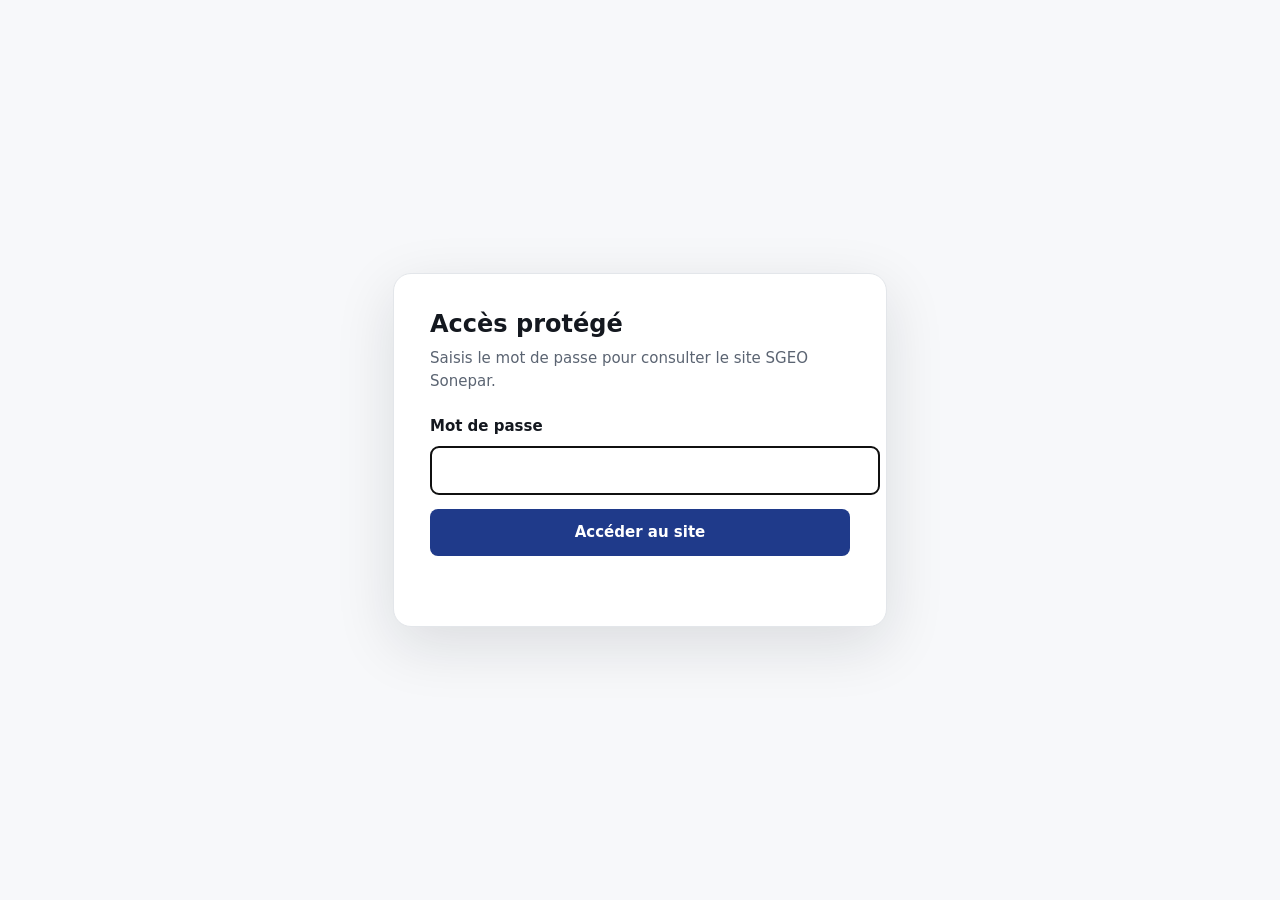
